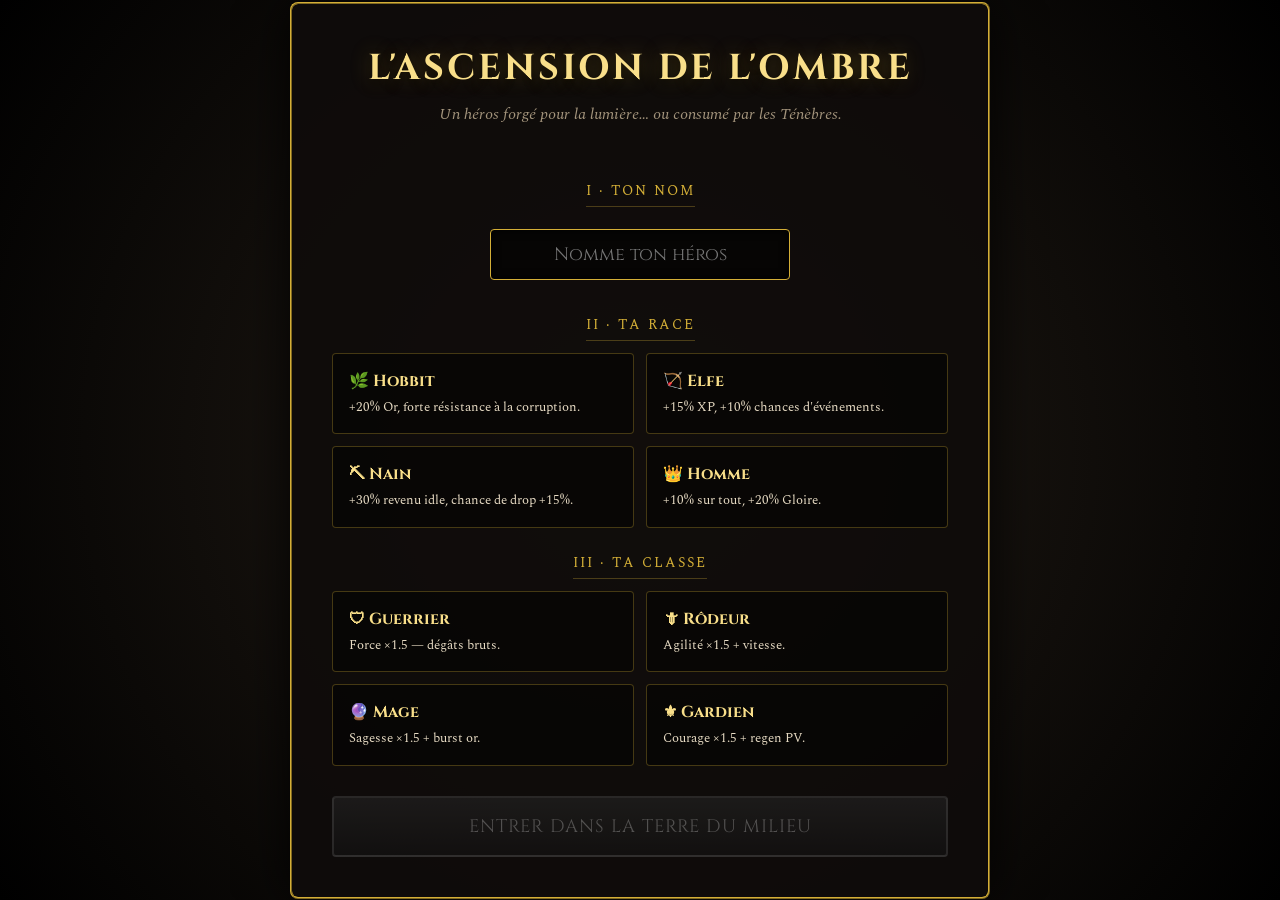
==== index.html @ 3a35811b "Add files via upload" ====
<!DOCTYPE html>
<html lang="fr">
<head>
<meta charset="UTF-8">
<meta name="viewport" content="width=device-width, initial-scale=1.0, maximum-scale=1.0, user-scalable=no">
<title>L'Ascension de l'Ombre — Idle</title>
<link rel="preconnect" href="https://fonts.googleapis.com">
<link rel="preconnect" href="https://fonts.gstatic.com" crossorigin>
<link href="https://fonts.googleapis.com/css2?family=Cinzel:wght@500;600;700;900&family=Spectral:ital,wght@0,300;0,400;0,500;0,600;1,400&display=swap" rel="stylesheet">
<style>
/* ============ THEME TOKENS ============ */
:root {
  --bg: #0c0a08;
  --bg-parchment: linear-gradient(to bottom, #1a1612, #0f0d0b);
  --panel: #1e1814;
  --panel2: #14100c;
  --line: rgba(212, 175, 55, 0.3);
  --line2: rgba(212, 175, 55, 0.6);
  --gold: #d4af37;
  --gold-bright: #f9df8a;
  --teal: #5a9e8f;
  --teal-soft: #8ecfc0;
  --text: #e6dac3;
  --muted: #a3947c;
  --danger: #b22222;
  --good: #5a9e8f;
  --hp: #4b8b3b;
  --hp2: #2d5a21;
  --xp: #4a7599;
  --shadow: 0 8px 30px rgba(0,0,0,.8);
  --glow: rgba(212, 175, 55, 0.35);
}
body.nazgul {
  --bg: #050505;
  --bg-parchment: linear-gradient(to bottom, #110000, #000000);
  --panel: #1a0505;
  --panel2: #0f0000;
  --line: rgba(180, 40, 40, 0.4);
  --line2: rgba(220, 50, 50, 0.7);
  --gold: #c23b3b;
  --gold-bright: #e86464;
  --text: #d4b8b8;
  --muted: #8a6363;
  --glow: rgba(200, 40, 40, 0.5);
}
* { box-sizing: border-box; margin: 0; padding: 0; }
html, body { height: 100%; }
body {
  background: var(--bg);
  background-image: radial-gradient(circle at center, transparent 0%, rgba(0,0,0,0.6) 100%);
  color: var(--text);
  font-family: 'Spectral', Georgia, serif;
  overflow: hidden;
  transition: background 0.8s ease;
  -webkit-tap-highlight-color: transparent;
}
h1, h2, h3, .cinzel, .btn, .tabbtn, .statval, .bignum { font-family: 'Cinzel', serif; }
#bgcanvas { position: fixed; inset: 0; z-index: 0; display: block; opacity: 0.1; }
#particles { position: fixed; inset: 0; z-index: 5; pointer-events: none; }
#flash { position: fixed; inset: 0; z-index: 40; pointer-events: none; opacity: 0; background: #fff; transition: opacity .12s; }

/* ============ LAYOUT ============ */
#app { position: relative; z-index: 10; height: 100%; display: flex; flex-direction: column; max-width: 1180px; margin: 0 auto; }

/* Top bar */
#topbar {
  display: flex; align-items: center; gap: 10px; padding: 10px 16px;
  background: var(--bg-parchment);
  border-bottom: 2px ridge var(--line);
  box-shadow: 0 4px 15px rgba(0,0,0,0.6);
  flex-wrap: wrap;
}
#gametitle { font-size: 18px; letter-spacing: 1px; color: var(--gold-bright); text-shadow: 0 0 10px var(--glow); font-weight: 700; }
.res { display: flex; align-items: center; gap: 6px; font-size: 13px; padding: 4px 10px; border: 1px solid var(--line); border-radius: 4px; background: var(--panel2); box-shadow: inset 0 0 10px rgba(0,0,0,0.5); white-space: nowrap; }
.res .val { font-family: 'Cinzel'; font-weight: 600; color: var(--gold-bright); }
.res.essence .val { color: var(--teal-soft); }
.res.legacy .val { color: #c9a0ff; }
.spacer { flex: 1; }

/* Buy amount controls */
#buyControls { display: flex; align-items: center; gap: 6px; }
.buy-mode-btn { cursor: pointer; border: 1px solid var(--line); background: var(--panel2); color: var(--muted); border-radius: 3px; padding: 5px 10px; font-size: 12px; font-family: 'Cinzel'; font-weight: bold; transition: 0.2s; }
.buy-mode-btn:hover, .buy-mode-btn.active { border-color: var(--gold); color: var(--gold-bright); text-shadow: 0 0 5px var(--glow); background: rgba(212,175,55,0.1); }
#buyCustomInput { width: 60px; background: var(--panel2); border: 1px solid var(--line); border-radius: 3px; padding: 5px 6px; color: var(--gold-bright); font-family: 'Cinzel'; font-size: 12px; text-align: center; }
#buyCustomInput:focus { outline: none; border-color: var(--gold); }

.control-btn { cursor: pointer; border: 1px solid var(--line); background: var(--panel2); color: var(--text); border-radius: 4px; padding: 6px 12px; font-size: 13px; font-family: 'Cinzel'; font-weight: bold; transition: 0.2s; }
.control-btn:hover { border-color: var(--gold); text-shadow: 0 0 5px var(--glow); }

/* Hero header */
#heroband { display: flex; align-items: center; gap: 16px; padding: 10px 16px; border-bottom: 1px solid var(--line); background: rgba(20, 15, 10, 0.8); flex-wrap: wrap; }
#heroname { font-family: 'Cinzel'; font-weight: 700; font-size: 18px; color: var(--gold-bright); text-shadow: 0 0 5px #000; }
.htag { font-size: 12px; color: var(--muted); border: 1px solid var(--line); border-radius: 3px; padding: 3px 8px; background: rgba(0,0,0,0.3); }
.htag.ps { color: var(--teal-soft); border-color: var(--teal); }
.barwrap { flex: 1; min-width: 200px; }
.barlabel { display: flex; justify-content: space-between; font-size: 12px; color: var(--muted); margin-bottom: 4px; letter-spacing: 1px; font-family: 'Cinzel'; }
.bar { height: 16px; border-radius: 3px; background: #000; overflow: hidden; position: relative; border: 1px solid var(--line); box-shadow: inset 0 0 8px rgba(0,0,0,0.8); }
.bar > i { display: block; height: 100%; width: 0; transition: width .25s ease; }
.bar.xp > i { background: linear-gradient(90deg, #1c3d5a, var(--xp)); }
.shimmer::after { content: ''; position: absolute; inset: 0; background: linear-gradient(110deg, transparent 30%, rgba(255,255,255,.2) 50%, transparent 70%); transform: translateX(-100%); animation: shim 2.4s linear infinite; }
@keyframes shim { to { transform: translateX(100%); } }

/* Tabs */
#tabs { display: flex; gap: 6px; padding: 10px 16px 0; overflow-x: auto; background: var(--bg-parchment); scrollbar-width: none; border-bottom: 2px solid var(--line); }
#tabs::-webkit-scrollbar { display: none; }
.tabbtn { flex: 0 0 auto; cursor: pointer; border: 1px solid var(--line); border-bottom: none; background: var(--panel2); color: var(--muted); padding: 10px 20px; border-radius: 6px 6px 0 0; font-size: 14px; font-weight: 700; position: relative; transition: .2s; }
.tabbtn:hover { color: var(--gold-bright); background: var(--panel); }
.tabbtn.active { background: var(--panel); color: var(--gold-bright); border-color: var(--gold); border-width: 2px; border-bottom: 2px solid var(--panel); margin-bottom: -2px; text-shadow: 0 0 8px var(--glow); }

/* Content */
#content { flex: 1; overflow-y: auto; padding: 20px; scrollbar-width: thin; scrollbar-color: var(--gold) #000; }
.panel { display: none; }
.panel.active { display: block; animation: fadein .35s ease; }
@keyframes fadein { from { opacity: 0; transform: translateY(10px); } to { opacity: 1; transform: none; } }

.card { background: var(--bg-parchment); border: 2px ridge var(--line); border-radius: 6px; padding: 20px; margin-bottom: 16px; box-shadow: var(--shadow); position: relative; overflow: hidden; }
.card::before { content: ''; position: absolute; top: 0; left: 0; right: 0; height: 1px; background: linear-gradient(90deg, transparent, var(--gold), transparent); opacity: 0.5; }
.card h3 { font-size: 18px; letter-spacing: 2px; color: var(--gold-bright); margin-bottom: 14px; text-shadow: 0 2px 4px #000; border-bottom: 1px solid var(--line); padding-bottom: 8px; }
.sub { color: var(--muted); font-size: 14px; margin-bottom: 14px; line-height: 1.5; font-style: italic; }

/* Grids */
.grid { display: grid; gap: 12px; }
.g1 { grid-template-columns: 1fr; }
.g2 { grid-template-columns: repeat(2, 1fr); }
.g3 { grid-template-columns: repeat(3, 1fr); }
.g4 { grid-template-columns: repeat(4, 1fr); }

/* Stat boxes */
.statbox { background: rgba(0,0,0,0.4); border: 1px solid var(--line); border-radius: 4px; padding: 14px; text-align: center; box-shadow: inset 0 0 15px rgba(0,0,0,0.8); }
.statbox .lab { font-size: 12px; color: var(--muted); letter-spacing: 1px; text-transform: uppercase; }
.statbox .statval { font-size: 26px; color: var(--gold-bright); font-weight: 700; margin-top: 6px; text-shadow: 0 0 8px var(--glow); }

/* Buttons */
.btn { cursor: pointer; border: 2px solid var(--line2); background: linear-gradient(180deg, #33281b, #1a140e); color: var(--gold-bright); border-radius: 4px; padding: 12px 16px; font-size: 14px; text-transform: uppercase; letter-spacing: 1px; transition: .2s; width: 100%; box-shadow: 0 4px 6px rgba(0,0,0,0.6); font-family: 'Cinzel'; }
.btn:hover { background: linear-gradient(180deg, #443524, #2b2117); border-color: var(--gold); box-shadow: 0 0 15px var(--glow); transform: translateY(-1px); }
.btn:active { transform: translateY(2px); box-shadow: none; }
.btn:disabled { opacity: 0.5; cursor: not-allowed; filter: grayscale(1); box-shadow: none; border-color: var(--line); color: var(--muted); }
.btn.small { padding: 8px 12px; font-size: 12px; }

/* Buy rows */
.buyrow { display: flex; align-items: center; justify-content: space-between; gap: 14px; background: rgba(0,0,0,0.3); border: 1px solid var(--line); border-radius: 6px; padding: 12px 16px; margin-bottom: 10px; transition: 0.2s; }
.buyrow:hover { background: rgba(212, 175, 55, 0.05); border-color: var(--line2); }
.buyrow .info { flex: 1; min-width: 0; }
.buyrow .nm { font-family: 'Cinzel'; font-weight: 700; font-size: 15px; color: var(--text); text-shadow: 0 1px 2px #000; }
.buyrow .ds { font-size: 13px; color: var(--muted); margin-top: 4px; line-height: 1.4; }
.buyrow .lvl { font-size: 12px; color: var(--teal-soft); margin-top: 4px; font-family: 'Cinzel'; }
.buyrow .act { flex: 0 0 auto; width: 170px; }

/* Gold tier separator bands */
.gold-tier-header {
  display: flex; align-items: center; gap: 12px;
  margin: 20px 0 10px;
  font-family: 'Cinzel'; font-size: 12px; letter-spacing: 2px; text-transform: uppercase;
}
.gold-tier-header::before, .gold-tier-header::after { content: ''; flex: 1; height: 1px; background: var(--line); }
.tier-early { color: #7aad7a; --tier-c: #4a8a4a; }
.tier-mid   { color: #5fa8e0; --tier-c: #2a6090; }
.tier-late  { color: #b06fe0; --tier-c: #6a3a90; }
.tier-end   { color: #e8c170; --tier-c: #9a7a30; }

/* Combat */
.combatface { display: flex; justify-content: space-between; align-items: center; gap: 20px; margin-bottom: 20px; padding: 10px; background: rgba(0,0,0,0.2); border-radius: 8px; border: 1px solid rgba(255,255,255,0.05); }
.fighter { text-align: center; flex: 1; }
.fighter .av { font-size: 54px; filter: drop-shadow(0 0 15px var(--glow)); margin-bottom: 8px; }
.fighter .nm { font-family: 'Cinzel'; font-size: 16px; color: var(--gold-bright); text-shadow: 0 2px 4px #000; margin-bottom: 8px; }
.vs { font-family: 'Cinzel'; color: var(--danger); font-size: 24px; font-weight: bold; text-shadow: 0 0 10px rgba(178,34,34,0.8); }
.enemyhp > i { background: linear-gradient(90deg, #5c1e1e, var(--danger)); }
.herohp > i { background: linear-gradient(90deg, var(--hp2), var(--hp)); }

/* Equipment / Drops */
.slot { background: rgba(0,0,0,0.4); border: 1px solid var(--line); border-radius: 6px; padding: 14px; position: relative; box-shadow: inset 0 0 10px rgba(0,0,0,0.6); display: flex; flex-direction: column; justify-content: center; align-items: center; text-align: center; transition: 0.3s; }
.slot .icon { font-size: 32px; margin-bottom: 8px; filter: drop-shadow(0 0 8px rgba(255,255,255,0.2)); }
.slot .sname { font-family: 'Cinzel'; font-size: 15px; color: var(--text); margin-bottom: 4px; }
.slot .rar { font-size: 12px; font-weight: bold; letter-spacing: 1px; font-family: 'Cinzel'; margin-bottom: 4px; text-transform: uppercase; }
.slot .stat { font-size: 13px; color: var(--gold-bright); }
.slot .equip-name { font-size: 13px; color: var(--text); margin: 3px 0; font-style: italic; }

/* Rarity colors */
.r-common   { color: #b9c2d0; text-shadow: 0 0 5px rgba(185,194,208,0.5); }
.r-uncommon { color: #6fd17a; text-shadow: 0 0 5px rgba(111,209,122,0.5); }
.r-rare     { color: #5fa8e0; text-shadow: 0 0 5px rgba(95,168,224,0.5); }
.r-epic     { color: #b06fe0; text-shadow: 0 0 5px rgba(176,111,224,0.5); }
.r-legendary{ color: #e8c170; text-shadow: 0 0 8px rgba(232,193,112,0.8); }
.r-mythic   { color: #ff6b88; text-shadow: 0 0 10px rgba(255,107,136,0.9); animation: mythicPulse 2s ease-in-out infinite; }
@keyframes mythicPulse { 0%,100%{ text-shadow: 0 0 8px rgba(255,107,136,0.8); } 50%{ text-shadow: 0 0 20px rgba(255,107,136,1), 0 0 40px rgba(255,107,136,0.5); } }

/* Drop animation overlay */
@keyframes dropIn { 0%{opacity:0;transform:scale(0.5) translateY(-20px)} 60%{transform:scale(1.1) translateY(5px)} 100%{opacity:1;transform:scale(1) translateY(0)} }
.slot.drop-animate { animation: dropIn 0.5s ease-out; }

/* Drop log */
#droplog { margin-top: 10px; height: 120px; overflow-y: auto; background: rgba(0,0,0,0.5); border: 1px solid var(--line); border-radius: 4px; padding: 8px; font-size: 13px; color: var(--muted); scrollbar-width: none; }
#droplog div { margin-bottom: 4px; animation: fadein 0.3s; padding: 2px 0; border-bottom: 1px solid rgba(255,255,255,0.04); }

/* Legacy */
.legacy-locked { opacity: 0.5; filter: grayscale(0.5); }
.legacy-reward-badge { display: inline-block; padding: 2px 8px; border-radius: 3px; font-family: 'Cinzel'; font-size: 11px; font-weight: bold; margin: 3px 2px; }
.legacy-tier-1 { background: rgba(130,180,130,0.2); border: 1px solid #4a8a4a; color: #7aad7a; }
.legacy-tier-2 { background: rgba(95,168,224,0.2); border: 1px solid #2a6090; color: #5fa8e0; }
.legacy-tier-3 { background: rgba(176,111,224,0.2); border: 1px solid #6a3a90; color: #b06fe0; }
.legacy-tier-4 { background: rgba(232,193,112,0.2); border: 1px solid #9a7a30; color: #e8c170; }
.legacy-tier-5 { background: rgba(255,107,136,0.2); border: 1px solid #a03050; color: #ff6b88; }

/* Legacy preview bar */
.legacy-preview { margin: 14px 0; padding: 14px; background: rgba(0,0,0,0.3); border: 1px solid rgba(200,160,255,0.3); border-radius: 6px; }
.legacy-preview h4 { font-family: 'Cinzel'; color: #c9a0ff; font-size: 14px; margin-bottom: 8px; }
.legacy-milestones { display: flex; gap: 6px; flex-wrap: wrap; margin-top: 6px; }

/* Start screen */
#start { position: fixed; inset: 0; z-index: 80; background: radial-gradient(circle at center, #261f18 0%, #000 100%); display: flex; align-items: center; justify-content: center; padding: 20px; overflow-y: auto; }
#start .inner { max-width: 700px; width: 100%; text-align: center; background: rgba(15, 12, 10, 0.9); padding: 40px; border: 2px ridge var(--gold); border-radius: 8px; box-shadow: 0 0 50px rgba(0,0,0,0.9); }
#start h1 { font-size: 36px; color: var(--gold-bright); text-shadow: 0 0 20px var(--glow), 0 5px 10px #000; letter-spacing: 3px; margin-bottom: 10px; }
#start .tag { color: var(--muted); font-style: italic; margin-bottom: 30px; font-size: 16px; }
#start .step { font-size: 14px; color: var(--gold); letter-spacing: 2px; text-transform: uppercase; margin: 24px 0 12px; border-bottom: 1px solid var(--line); padding-bottom: 5px; display: inline-block;}
.choice { cursor: pointer; border: 1px solid var(--line); background: rgba(0,0,0,0.5); border-radius: 4px; padding: 16px; text-align: left; transition: .2s; }
.choice:hover { border-color: var(--gold-bright); box-shadow: inset 0 0 15px rgba(212,175,55,0.2); }
.choice.sel { border-color: var(--gold); box-shadow: 0 0 15px var(--glow) inset; background: rgba(212, 175, 55, 0.1); }
.choice .ct { font-family: 'Cinzel'; font-weight: bold; font-size: 16px; color: var(--gold-bright); display: flex; align-items: center; gap: 10px; }
.choice .cd { font-size: 13px; color: var(--text); margin-top: 6px; line-height: 1.5; }
#start input { width: 100%; max-width: 300px; background: rgba(0,0,0,0.6); border: 1px solid var(--gold); border-radius: 4px; padding: 12px; color: var(--gold-bright); font-family: 'Cinzel'; font-size: 18px; text-align: center; margin: 10px auto; display: block; box-shadow: inset 0 0 10px #000; }
#start input:focus { outline: none; border-color: #fff; box-shadow: 0 0 15px var(--glow); }

/* Floating combat text & Toasts */
.float { position: fixed; z-index: 50; font-family: 'Cinzel'; font-weight: 900; font-size: 20px; pointer-events: none; text-shadow: 2px 2px 0 #000, -1px -1px 0 #000, 0 0 10px rgba(0,0,0,0.8); animation: floatup 1s ease-out forwards; }
@keyframes floatup { 0%{opacity:1;transform:translateY(0) scale(0.8)} 20%{transform:translateY(-10px) scale(1.2)} 100%{opacity:0;transform:translateY(-60px) scale(1)} }
#toasts { position: fixed; top: 80px; right: 20px; z-index: 70; display: flex; flex-direction: column; gap: 10px; align-items: flex-end; pointer-events: none; }
.toast { background: var(--bg-parchment); border: 1px solid var(--gold); border-radius: 4px; padding: 12px 20px; font-size: 14px; font-family: 'Cinzel'; font-weight: bold; box-shadow: 0 4px 15px rgba(0,0,0,0.8); animation: toastin 0.4s ease, toastout 0.4s ease 3s forwards; color: var(--gold-bright); }
.toast.drop { border-color: #ff6b88; color: #ff6b88; }
.toast.legendary-drop { border-color: #e8c170; color: #e8c170; text-shadow: 0 0 10px rgba(232,193,112,0.8); }
@keyframes toastin { from{opacity:0;transform:translateX(20px)} to{opacity:1;transform:none} }
@keyframes toastout { to{opacity:0;transform:translateX(20px)} }

/* Karma/Corruption */
.karmabar { height: 12px; border-radius: 2px; overflow: hidden; background: #000; border: 1px solid var(--line); position: relative; margin: 8px 0; }
.karmabar > i { position: absolute; top: 0; bottom: 0; width: 4px; background: #fff; box-shadow: 0 0 10px #fff; transition: left .3s; }
.corrbar > i { background: linear-gradient(90deg, #5a2a7a, #9d62d6, #d94f63); box-shadow: 0 0 10px var(--danger); width: 100%; transform-origin: left;}

/* ============ COMBAT ANIMATIONS ============ */
.fighter .av { transition: filter .15s; will-change: transform, filter; }

.fighter.attack-anim .av { animation: heroAttackAnim .35s ease; }
@keyframes heroAttackAnim {
  0%   { transform: translateX(0) rotate(0) scale(1); }
  30%  { transform: translateX(28px) rotate(-18deg) scale(1.18); filter: drop-shadow(0 0 18px var(--gold-bright)); }
  55%  { transform: translateX(-6px) rotate(6deg) scale(1.05); }
  100% { transform: translateX(0) rotate(0) scale(1); }
}

.fighter.hit-shake .av { animation: enemyHitAnim .32s ease; }
@keyframes enemyHitAnim {
  0%   { transform: translateX(0); filter: brightness(1) drop-shadow(0 0 15px var(--glow)); }
  15%  { transform: translateX(-10px) scale(0.96); filter: brightness(2.6) drop-shadow(0 0 25px var(--danger)) saturate(2); }
  35%  { transform: translateX(9px) scale(1.02); filter: brightness(2) drop-shadow(0 0 18px var(--danger)); }
  55%  { transform: translateX(-5px); }
  75%  { transform: translateX(4px); }
  100% { transform: translateX(0); filter: brightness(1) drop-shadow(0 0 15px var(--glow)); }
}

.fighter.crit-shake .av { animation: critHitAnim .4s ease; }
@keyframes critHitAnim {
  0%   { transform: translateX(0) scale(1); filter: brightness(1) drop-shadow(0 0 15px var(--glow)); }
  10%  { transform: translateX(-16px) scale(0.9) rotate(-8deg); filter: brightness(3.5) drop-shadow(0 0 35px #ff6b88) saturate(3); }
  30%  { transform: translateX(14px) scale(1.12) rotate(6deg); filter: brightness(2.5) drop-shadow(0 0 30px #ff6b88); }
  50%  { transform: translateX(-8px) scale(1.04); }
  70%  { transform: translateX(6px); }
  100% { transform: translateX(0) scale(1); filter: brightness(1) drop-shadow(0 0 15px var(--glow)); }
}

.fighter.death-anim .av { animation: enemyDeathAnim .55s ease forwards; }
@keyframes enemyDeathAnim {
  0%   { transform: scale(1) rotate(0); opacity: 1; filter: brightness(1) drop-shadow(0 0 15px var(--glow)); }
  35%  { transform: scale(1.25) rotate(12deg); opacity: 1; filter: brightness(4) drop-shadow(0 0 30px #fff) saturate(0); }
  100% { transform: scale(0.15) rotate(130deg) translateY(20px); opacity: 0; filter: brightness(4) saturate(0); }
}

.fighter.spawn-anim .av { animation: enemySpawnAnim .45s ease; }
@keyframes enemySpawnAnim {
  0%   { transform: scale(0) rotate(-40deg); opacity: 0; filter: brightness(3) drop-shadow(0 0 25px var(--danger)); }
  65%  { transform: scale(1.18) rotate(8deg); opacity: 1; }
  100% { transform: scale(1) rotate(0); opacity: 1; filter: brightness(1) drop-shadow(0 0 15px var(--glow)); }
}

/* Weapon slash effect */
.combatface { position: relative; }
.slash {
  position: absolute; top: 50%; left: 50%; width: 140px; height: 8px;
  margin: -4px 0 0 -70px;
  background: linear-gradient(90deg, transparent, #fff 35%, var(--gold-bright) 60%, transparent);
  border-radius: 4px; box-shadow: 0 0 16px var(--gold-bright), 0 0 30px var(--gold-bright);
  opacity: 0; pointer-events: none; z-index: 16;
  transform: rotate(-35deg) scaleX(0);
  transform-origin: left center;
}
.slash.go { animation: slashGoAnim .28s ease-out; }
@keyframes slashGoAnim {
  0%   { opacity: 0; transform: rotate(-35deg) scaleX(0); }
  25%  { opacity: 1; transform: rotate(-35deg) scaleX(1); }
  60%  { opacity: 1; transform: rotate(-35deg) scaleX(1.3); }
  100% { opacity: 0; transform: rotate(-35deg) scaleX(1.35); }
}
.slash.crit { background: linear-gradient(90deg, transparent, #fff 30%, #ff6b88 55%, transparent); box-shadow: 0 0 22px #ff6b88, 0 0 40px #ff6b88; height: 11px; }

/* Screen shake (on big hits / crits) */
#app.screen-shake { animation: screenShakeAnim .3s ease; }
@keyframes screenShakeAnim {
  0%,100% { transform: translate(0,0); }
  20% { transform: translate(-6px,3px); }
  40% { transform: translate(6px,-3px); }
  60% { transform: translate(-4px,2px); }
  80% { transform: translate(4px,-1px); }
}

/* Critical floating text */
.float.crit { color: #ff6b88; font-size: 30px; text-shadow: 2px 2px 0 #000, -1px -1px 0 #000, 0 0 16px #ff6b88, 0 0 30px #ff6b88; animation: floatupCrit 1.1s ease-out forwards; }
@keyframes floatupCrit {
  0%   { opacity:1; transform: translateY(0) scale(0.6) rotate(-6deg); }
  18%  { transform: translateY(-14px) scale(1.4) rotate(4deg); }
  100% { opacity:0; transform: translateY(-70px) scale(1.1) rotate(0); }
}

/* Level up effects */
.levelup-burst {
  position: fixed; inset: 0; z-index: 60; pointer-events: none;
  background: radial-gradient(circle, var(--glow) 0%, transparent 60%);
  opacity: 0;
}
.levelup-burst.go { animation: radialBurstAnim 1s ease-out forwards; }
@keyframes radialBurstAnim {
  0%   { opacity: 0; }
  15%  { opacity: 1; }
  100% { opacity: 0; }
}
.levelup-banner {
  position: fixed; top: 38%; left: 50%; transform: translate(-50%,-50%) scale(0.4);
  font-family: 'Cinzel', serif; font-size: 42px; font-weight: 900; letter-spacing: 4px;
  color: var(--gold-bright); text-shadow: 0 0 25px var(--glow), 0 4px 10px #000;
  z-index: 65; pointer-events: none; opacity: 0; white-space: nowrap; text-align: center;
}
.levelup-banner.go { animation: levelBannerAnim 1.8s ease-out forwards; }
@keyframes levelBannerAnim {
  0%   { opacity: 0; transform: translate(-50%,-50%) scale(0.3) rotate(-8deg); }
  18%  { opacity: 1; transform: translate(-50%,-50%) scale(1.2) rotate(2deg); }
  35%  { opacity: 1; transform: translate(-50%,-50%) scale(1) rotate(0); }
  78%  { opacity: 1; transform: translate(-50%,-50%) scale(1) translateY(0); }
  100% { opacity: 0; transform: translate(-50%,-50%) scale(1) translateY(-40px); }
}

/* Legendary/Mythic drop burst */
.legendary-burst {
  position: fixed; inset: 0; z-index: 60; pointer-events: none;
  background: radial-gradient(circle, rgba(232,193,112,0.55) 0%, transparent 65%);
  opacity: 0;
}
.legendary-burst.go { animation: radialBurstAnim 1.2s ease-out forwards; }
.legendary-burst.mythic { background: radial-gradient(circle, rgba(255,107,136,0.6) 0%, transparent 65%); }

/* Audio toggle buttons */
.control-btn.muted { opacity: 0.5; filter: grayscale(1); border-color: var(--muted); }

/* ============ KARMA / CORRUPTION BARS (heroband) ============ */
.kc-wrap { display: flex; flex-direction: column; gap: 6px; min-width: 180px; }
.kc-row { display: flex; align-items: center; gap: 8px; }
.kc-label { font-size: 11px; font-family: 'Cinzel'; letter-spacing: 1px; color: var(--muted); width: 80px; text-transform: uppercase; }
.kc-bar { flex: 1; height: 10px; border-radius: 2px; background: #000; border: 1px solid var(--line); position: relative; overflow: hidden; }
.kc-bar.karma > i { display:block; height:100%; background: linear-gradient(90deg, #b22222, #8a6363, #5a9e8f); width: 50%; transition: width .4s; }
.kc-bar.karma > .marker { position:absolute; top:-1px; bottom:-1px; left:50%; width:2px; background:#fff; box-shadow:0 0 6px #fff; }
.kc-bar.corr > i { display:block; height:100%; background: linear-gradient(90deg, #5a2a7a, #9d62d6, #d94f63); width: 0%; transition: width .4s; box-shadow: 0 0 8px rgba(217,79,99,0.6); }
.kc-val { font-size: 11px; font-family:'Cinzel'; color: var(--muted); width: 40px; text-align: right; }

/* ============ AUDIO PANEL ============ */
.audio-slider-row { display:flex; align-items:center; gap:14px; margin-bottom:14px; }
.audio-slider-row label { width: 140px; font-family:'Cinzel'; font-size:13px; color: var(--text); }
.audio-slider-row input[type=range] { flex:1; accent-color: var(--gold); }
.audio-slider-row .pct { width:46px; text-align:right; font-family:'Cinzel'; color:var(--gold-bright); font-size:13px; }

/* ============ BOSS ENCOUNTER ============ */
.combatface.boss-face { border: 2px solid #e8c170; box-shadow: 0 0 25px rgba(232,193,112,0.45), inset 0 0 20px rgba(232,193,112,0.1); animation: bossPulse 2.4s ease-in-out infinite; }
@keyframes bossPulse { 0%,100%{ box-shadow:0 0 25px rgba(232,193,112,0.45), inset 0 0 20px rgba(232,193,112,0.1);} 50%{ box-shadow:0 0 45px rgba(232,193,112,0.8), inset 0 0 30px rgba(232,193,112,0.2);} }
.boss-tag { display:inline-block; font-family:'Cinzel'; font-size:12px; letter-spacing:2px; color:#e8c170; border:1px solid #e8c170; border-radius:3px; padding:3px 10px; margin-bottom:6px; text-shadow:0 0 8px rgba(232,193,112,0.8); text-transform:uppercase; animation: mythicPulse 2s ease-in-out infinite; }
.combatface.boss-face .fighter:last-child .av { font-size: 72px; }

/* ============ SPECIAL ATTACK FX ============ */
.fighter.special-anim .av { animation: specialAttackAnim .5s ease; }
@keyframes specialAttackAnim {
  0%   { transform: scale(1) rotate(0); filter: brightness(1) drop-shadow(0 0 15px var(--glow)); }
  25%  { transform: scale(1.3) rotate(-10deg); filter: brightness(2.5) drop-shadow(0 0 35px #5fa8e0) saturate(2); }
  50%  { transform: scale(1.15) rotate(8deg); filter: brightness(2) drop-shadow(0 0 30px #5fa8e0); }
  100% { transform: scale(1) rotate(0); filter: brightness(1) drop-shadow(0 0 15px var(--glow)); }
}
.fighter.special-hit .av { animation: specialHitAnim .5s ease; }
@keyframes specialHitAnim {
  0%   { transform: translateX(0) scale(1); filter: brightness(1); }
  10%  { transform: translateX(-14px) scale(0.92); filter: brightness(3) drop-shadow(0 0 30px #5fa8e0) saturate(3) hue-rotate(40deg); }
  35%  { transform: translateX(12px) scale(1.08) rotate(-4deg); filter: brightness(2.2) drop-shadow(0 0 25px #5fa8e0); }
  60%  { transform: translateX(-6px); }
  100% { transform: translateX(0) scale(1); filter: brightness(1); }
}
/* Spell beam effect overlay */
.spellbeam {
  position:absolute; top:50%; left:50%; width:160px; height:14px; margin:-7px 0 0 -80px;
  border-radius:8px; opacity:0; pointer-events:none; z-index:17;
  transform: rotate(-35deg) scaleX(0); transform-origin:left center;
  background: linear-gradient(90deg, transparent, #aef0ff 30%, #5fa8e0 55%, transparent);
  box-shadow: 0 0 20px #5fa8e0, 0 0 40px #5fa8e0;
}
.spellbeam.go { animation: spellBeamAnim .5s ease-out; }
@keyframes spellBeamAnim {
  0%   { opacity:0; transform: rotate(-35deg) scaleX(0); }
  20%  { opacity:1; transform: rotate(-35deg) scaleX(1.1); }
  70%  { opacity:1; transform: rotate(-35deg) scaleX(1.4); }
  100% { opacity:0; transform: rotate(-35deg) scaleX(1.5); }
}
/* Special floating text */
.float.special { color:#aef0ff; font-size:26px; text-shadow:2px 2px 0 #000,-1px -1px 0 #000,0 0 16px #5fa8e0,0 0 30px #5fa8e0; animation: floatupCrit 1.2s ease-out forwards; }

/* ============ PASSIVES (Affinités) ============ */
.passive-card { background: rgba(0,0,0,0.4); border:1px solid var(--line); border-radius:6px; padding:14px; margin-bottom:10px; }
.passive-card .pname { font-family:'Cinzel'; font-weight:700; font-size:15px; }
.passive-card .pdesc { font-size:13px; color: var(--muted); margin:6px 0; }

/* ============ EVENT MODAL ============ */
#eventModal { position:fixed; inset:0; z-index:90; display:none; align-items:center; justify-content:center; background: rgba(0,0,0,0.75); padding:20px; }
#eventModal.show { display:flex; }
#eventModal .ebox { max-width:480px; width:100%; background: var(--bg-parchment); border:2px ridge var(--gold); border-radius:8px; padding:28px; text-align:center; box-shadow:0 0 50px rgba(0,0,0,0.9); animation: fadein .35s ease; }
#eventModal h3 { color: var(--gold-bright); margin-bottom:12px; font-size:20px; text-shadow:0 0 10px var(--glow); }
#eventModal p { color: var(--text); font-size:14px; line-height:1.6; margin-bottom:18px; }
#eventModal .erewards { font-family:'Cinzel'; color: var(--teal-soft); font-size:14px; margin-bottom:14px; }

/* ============ NAZGUL TRANSFORMATION ============ */
body.nazgul #gametitle::before { content: '☠ '; }
body.nazgul .fighter .av { filter: drop-shadow(0 0 18px var(--danger)) !important; }
@keyframes nazgulShift { from{ filter: saturate(1) brightness(1); } to { filter: saturate(0.3) brightness(0.85) sepia(0.4) hue-rotate(-20deg); } }
body.nazgul #app { animation: nazgulShift 2.5s ease forwards; }
body.nazgul .cinzel, body.nazgul h1, body.nazgul h2, body.nazgul h3 { text-shadow: 0 0 12px rgba(200,40,40,0.6); }
</style>
</head>
<body>

<canvas id="bgcanvas"></canvas>
<canvas id="particles"></canvas>
<div id="flash"></div>

<!-- ============ START SCREEN ============ -->
<div id="start">
  <div class="inner">
    <h1>L'ASCENSION DE L'OMBRE</h1>
    <div class="tag">Un héros forgé pour la lumière… ou consumé par les Ténèbres.</div>
    <div class="step">I · Ton nom</div>
    <input id="nameInput" maxlength="18" placeholder="Nomme ton héros" value="">
    <div class="step">II · Ta race</div>
    <div class="grid g2" id="raceGrid"></div>
    <div class="step">III · Ta classe</div>
    <div class="grid g2" id="classGrid"></div>
    <button class="btn" id="beginBtn" disabled style="margin-top:30px; font-size:18px; padding:16px;">Entrer dans la Terre du Milieu</button>
  </div>
</div>

<!-- ============ APP ============ -->
<div id="app" style="display:none">
  <div id="topbar">
    <span id="gametitle">⚔ L'Ascension de l'Ombre</span>
    <div class="res gold"><span class="ico">🪙</span><span class="val" id="rGold">0</span></div>
    <div class="res essence"><span class="ico">✦</span><span class="val" id="rEssence">0</span></div>
    <div class="res"><span class="ico">🏆</span><span class="val" id="rGlory">0</span></div>
    <div class="res legacy"><span class="ico">🜲</span><span class="val" id="rLegacy">0</span></div>
    <span class="spacer"></span>
    <!-- Buy controls -->
    <div id="buyControls">
      <span style="font-size:11px;font-family:Cinzel;color:var(--muted);letter-spacing:1px;">ACHETER:</span>
      <button class="buy-mode-btn active" data-mode="1" onclick="setBuyMode(1)">×1</button>
      <button class="buy-mode-btn" data-mode="10" onclick="setBuyMode(10)">×10</button>
      <button class="buy-mode-btn" data-mode="100" onclick="setBuyMode(100)">×100</button>
      <button class="buy-mode-btn" data-mode="-1" onclick="setBuyMode(-1)">MAX</button>
      <input id="buyCustomInput" type="number" min="1" max="9999" placeholder="?" title="Quantité personnalisée" onchange="setCustomBuy(this.value)">
    </div>
    <button id="musicBtn" class="control-btn" onclick="toggleMusic()" title="Musique d'ambiance épique">🎺 Musique</button>
    <button id="sfxBtn" class="control-btn" onclick="toggleSfx()" title="Effets sonores">🔔 Sons</button>
    <button id="audioSettingsBtn" class="control-btn" onclick="switchTab('audio')" title="Paramètres audio">🎛 Audio</button>
  </div>

  <div id="heroband">
    <div>
      <div id="heroname">Héros</div>
      <div style="margin-top:6px; display:flex; gap:8px; flex-wrap:wrap">
        <span class="htag" id="tagRace">Race</span>
        <span class="htag" id="tagClass">Classe</span>
        <span class="htag ps" id="tagPS">Style</span>
        <span class="htag" id="tagLvl">Niv. 1</span>
      </div>
    </div>
    <div class="barwrap">
      <div class="barlabel"><span id="xpLabel">Expérience</span><span id="xpText">0 / 0</span></div>
      <div class="bar xp shimmer"><i id="xpBar"></i></div>
    </div>
    <div class="kc-wrap">
      <div class="kc-row">
        <span class="kc-label">Karma</span>
        <div class="kc-bar karma"><i id="karmaBar"></i><span class="marker"></span></div>
        <span class="kc-val" id="karmaVal">0</span>
      </div>
      <div class="kc-row">
        <span class="kc-label">Corruption</span>
        <div class="kc-bar corr"><i id="corrBar"></i></div>
        <span class="kc-val" id="corrVal">0%</span>
      </div>
    </div>
  </div>

  <div id="tabs"></div>
  <div id="content">
    <div class="panel active" data-panel="combat" id="panel-combat"></div>
    <div class="panel" data-panel="upgrades" id="panel-upgrades"></div>
    <div class="panel" data-panel="income" id="panel-income"></div>
    <div class="panel" data-panel="equipment" id="panel-equipment"></div>
    <div class="panel" data-panel="passives" id="panel-passives"></div>
    <div class="panel" data-panel="stats" id="panel-stats"></div>
    <div class="panel" data-panel="legacy" id="panel-legacy"></div>
    <div class="panel" data-panel="audio" id="panel-audio"></div>
  </div>
</div>

<div id="toasts"></div>
<div id="eventModal"><div class="ebox" id="eventModalContent"></div></div>

<script>
"use strict";

/* =============================================================
   L'ASCENSION DE L'OMBRE - Epic Fantasy Idle Game
   ============================================================= */

/* ---------- BUY SYSTEM ---------- */
let buyAmount = 1; // 1, 10, 100, -1 (MAX), or any custom int
const BUY_PRESETS = [1, 10, 100, -1];

function setBuyMode(mode) {
  buyAmount = mode;
  AudioEngine.playClick();
  document.getElementById('buyCustomInput').value = '';
  document.querySelectorAll('.buy-mode-btn').forEach(b => {
    b.classList.toggle('active', parseInt(b.dataset.mode) === mode);
  });
  let active = $('.tabbtn.active');
  if(active) refreshTab(active.dataset.id);
}
function setCustomBuy(val) {
  let n = parseInt(val);
  if(isNaN(n) || n < 1) { document.getElementById('buyCustomInput').value=''; setBuyMode(1); return; }
  buyAmount = n;
  document.querySelectorAll('.buy-mode-btn').forEach(b => b.classList.remove('active'));
  let active = $('.tabbtn.active');
  if(active) refreshTab(active.dataset.id);
}

/* ---------- DATA ---------- */
const RACES = {
  hobbit:{name:'Hobbit',ico:'🌿',desc:'+20% Or, forte résistance à la corruption.',
          goldMult:1.20,corruptionResist:0.5,idleMult:1,gloryMult:1,allMult:1,xpMult:1,posEvent:1},
  elf:   {name:'Elfe',ico:'🏹',desc:'+15% XP, +10% chances d\'événements.',
          goldMult:1,corruptionResist:1,idleMult:1,gloryMult:1,allMult:1,xpMult:1.15,posEvent:1.10},
  dwarf: {name:'Nain',ico:'⛏',desc:'+30% revenu idle, chance de drop +15%.',
          goldMult:1,corruptionResist:1,idleMult:1.30,gloryMult:1,allMult:1,xpMult:1,posEvent:1,dropMult:1.15},
  man:   {name:'Homme',ico:'👑',desc:'+10% sur tout, +20% Gloire.',
          goldMult:1.10,corruptionResist:1,idleMult:1.10,gloryMult:1.20,allMult:1.10,xpMult:1.10,posEvent:1},
};
const CLASSES = {
  warrior: {name:'Guerrier',ico:'🛡',desc:'Force ×1.5 — dégâts bruts.',primary:'force',mult:1.5,atkSpeed:1,hpRegen:1},
  ranger:  {name:'Rôdeur',ico:'🗡',desc:'Agilité ×1.5 + vitesse.',primary:'agility',mult:1.5,atkSpeed:1.3,hpRegen:1},
  mage:    {name:'Mage',ico:'🔮',desc:'Sagesse ×1.5 + burst or.',primary:'wisdom',mult:1.5,atkSpeed:1,hpRegen:1},
  guardian:{name:'Gardien',ico:'⚜',desc:'Courage ×1.5 + regen PV.',primary:'courage',mult:1.5,atkSpeed:1,hpRegen:2.5},
};

const PLAYSTYLES = [
  {n:'Mercenaire',r:'Common',d:'+10% Or'},{n:'Éclaireur',r:'Common',d:'+8% vit. attaque'},
  {n:'Robuste',r:'Common',d:'+15% PV max'},{n:'Studieux',r:'Common',d:'+12% XP'},
  {n:'Cupide',r:'Common',d:'+12% Essence'},{n:'Brutal',r:'Uncommon',d:'+20% dégâts'},
  {n:'Seigneur',r:'Rare',d:'+30% Gloire, +15% tout'},{n:'Élu',r:'Legendary',d:'+50% tout'}
];

const REGIONS = [
  {n:'La Comté',lv:1},{n:'Le Vieux Bois',lv:8},{n:'Fondcombe',lv:18},
  {n:'La Moria',lv:30},{n:'Lothlórien',lv:42},{n:'Rohan',lv:55},
  {n:'Gondor',lv:70},{n:'Le Mordor',lv:85},{n:'La Montagne du Destin',lv:100},
];
const ENEMIES = [
  {n:'Orque',ico:'👺'},{n:'Uruk-hai',ico:'🗡'},{n:'Warg',ico:'🐺'},
  {n:'Troll',ico:'🗿'},{n:'Olog-hai',ico:'👹'},{n:'Spectre',ico:'💀'}
];

/* ---- EQUIPMENT SYSTEM ---- */
const EQUIP_SLOTS = [
  {id:'weapon', n:'Arme',   ico:'⚔', desc:'Booste les Dégâts bruts', bonus:'dmg'},
  {id:'armor',  n:'Armure', ico:'🛡', desc:'Booste les PV Max',       bonus:'hp'},
  {id:'helmet', n:'Casque', ico:'⛑', desc:'Booste le gain d\'XP',    bonus:'xp'},
  {id:'boots',  n:'Bottes', ico:'🥾', desc:'Booste la Vitesse d\'atk',bonus:'spd'}
];
const EQUIP_TIERS = ['Commun','Peu Commun','Rare','Épique','Légendaire','Mythique'];
const EQUIP_TIER_KEYS = ['common','uncommon','rare','epic','legendary','mythic'];
const EQUIP_MULT = [1, 1.5, 3, 8, 25, 100];

/* Named items per slot × rarity */
const ITEM_NAMES = {
  weapon: {
    common:    ['Bâton Ébréché','Couteau Rouillé','Gourdin Noué','Épée de Paysant','Hache Émoussée'],
    uncommon:  ['Lame du Soldat','Épée du Nord','Hache de Guerre','Lance Elfique','Dague Noire'],
    rare:      ['Épée de Frodon','Lame de l\'Est','Glaive d\'Ithilien','Hache de Moria','Arc du Sylvain'],
    epic:      ['Herugrim','Dague Brisée de Narsil','Glamdring l\'Elfique','Orcrist le Mord-Gobelin'],
    legendary: ['Andúril — Flamme de l\'Occident','Sting — Aiguillon de la Comté','Anneau du Feu'],
    mythic:    ['L\'Épée du Destin','Narsil Reforgée — Andúril Ultime','Le Bâton d\'Istari']
  },
  armor: {
    common:    ['Tunique de Lin','Chemise Matelassée','Gilet de Cuir','Manteau Rapiécé','Cotte Usée'],
    uncommon:  ['Cotte de Mailles','Armure de Cuir Durci','Haubert des Plaines','Armure d\'Éclaireur'],
    rare:      ['Armure de Gondor','Cotte de Mithril Fin','Plastron d\'Ithilien','Armure du Gardien'],
    epic:      ['Armure des Rohirrim','Haubert de Mithril','Armure du Roi de Gondor','Cotte d\'Elfes'],
    legendary: ['Armure de Thorin','Cotte de Bilbon — Mithril Pur','Armure des Seigneurs du Destin'],
    mythic:    ['L\'Armure d\'Eru Ilúvatar','Mithril Ultime des Dieux','Armure du Gardien Éternel']
  },
  helmet: {
    common:    ['Capuche de Hobbit','Bonnet de Paille','Casque de Bois','Couvre-Chef Usé'],
    uncommon:  ['Casque de Ranger','Heaume de Fer','Couvre-Chef Elfique','Casque du Soldat'],
    rare:      ['Heaume de Gondor','Casque des Rohirrim','Coiffe d\'Imladris','Casque du Mage'],
    epic:      ['Heaume de Boromir','Couronne d\'Ithilien','Casque du Roi de Rohan'],
    legendary: ['Couronne d\'Aragorn','Heaume du Roi-Sorcier Retourné','Diadème des Elfes'],
    mythic:    ['Couronne des Valar','Heaume du Destin Ultime','Tiare d\'Elbereth']
  },
  boots: {
    common:    ['Sandales de Hobbit','Bottes de Cuir','Souliers Usés','Sabots de Bois'],
    uncommon:  ['Bottes du Voyageur','Jambières Elfiques','Chausses du Rôdeur','Bottes de Guerre'],
    rare:      ['Bottes de Mirkwood','Sandales d\'Imladris','Jambières des Rohirrim'],
    epic:      ['Bottes de Legolas','Sandales d\'Arwen','Jambières du Capitaine de Gondor'],
    legendary: ['Sandales Elfiques de Celeborn','Bottes du Marcheur des Âges','Jambières du Destin'],
    mythic:    ['Bottes du Messager d\'Eru','Pas de l\'Ange Tombé','Sandales d\'Ilúvatar']
  }
};

/* ---- UPGRADES (paliers Or séparés) ---- */
// Early (1-500 Or), Mid (500-50K Or), Late (50K-5M Or), End (5M+ Or)
const UPGRADES = [
  // — PALIER PRÉCOCE (essence faible) —
  {id:'h_blade',  n:'Lame de l\'Ouest',   d:'+8% dégâts / niv',    ico:'⚔', base:50,      g:1.15, eff:'dmg', v:0.08,  tier:'early'},
  {id:'h_might',  n:'Entraînement',        d:'+4 Force / niv',       ico:'💪', base:80,      g:1.16, eff:'stat',stat:'force',v:4, tier:'early'},
  {id:'h_gold',   n:'Avarice Naine',       d:'+10% Or / niv',        ico:'🪙', base:120,     g:1.17, eff:'gold', v:0.10, tier:'early'},
  {id:'h_xp',     n:'Savoir Ancien',       d:'+8% XP / niv',         ico:'🌟', base:180,     g:1.18, eff:'xp',   v:0.08, tier:'early'},
  // — PALIER INTERMÉDIAIRE (essence modérée) —
  {id:'h_ess',    n:'Magie Elfique',       d:'+12% Essence / niv',   ico:'✦', base:500,     g:1.20, eff:'ess',  v:0.12, tier:'mid'},
  {id:'h_speed',  n:'Célérité',            d:'+5% vit. attaque / niv',ico:'💨',base:800,     g:1.20, eff:'atk',  v:0.05, tier:'mid'},
  {id:'h_hp',     n:'Sang de Númenor',     d:'+10% PV max / niv',    ico:'❤', base:1200,    g:1.18, eff:'hp',   v:0.10, tier:'mid'},
  // — PALIER AVANCÉ —
  {id:'h_wisdom', n:'Œil du Mage',         d:'+6% essence et dégâts',ico:'🔮',base:8000,    g:1.22, eff:'ess',  v:0.06, tier:'late'},
  {id:'h_crit',   n:'Frappe Critique',     d:'+4% dégâts bruts / niv',ico:'🗡',base:12000,  g:1.24, eff:'dmg',  v:0.04, tier:'late'},
  // — PALIER FINAL —
  {id:'h_global', n:'Faveur des Valar',    d:'+6% à TOUT / niv',     ico:'☀', base:50000,   g:1.30, eff:'all',  v:0.06, tier:'end'},
  {id:'h_aura',   n:'Aura d\'Eru Ilúvatar',d:'+8% à TOUT / niv',    ico:'💫', base:500000,  g:1.35, eff:'all',  v:0.08, tier:'end'},
];

const TIER_LABELS = {
  early: {label:'🌱 L\'Aube du Héros',   cls:'tier-early', desc:'Or de Comté · Peu coûteux'},
  mid:   {label:'⚔ L\'Âge des Guerres', cls:'tier-mid',   desc:'Or de Moria · Puissances intermédiaires'},
  late:  {label:'🔮 La Magie Ancienne',  cls:'tier-late',  desc:'Or de Gondor · Formidables'},
  end:   {label:'☀ La Grâce des Valar', cls:'tier-end',   desc:'Or du Destin · Absolues'},
};

/* INCOME — paliers bien séparés */
const INCOME = [
  {id:'base',    n:'Glaneur',          d:'Or passif de base.',                   ico:'🌾', base:25,         g:1.20, yield:20,      tier:'early'},
  {id:'tavern',  n:'Taverne du Poney', d:'Petite auberge — Or passif solide.',    ico:'🍺', base:2500,       g:1.25, yield:400,     tier:'mid'},
  {id:'mine',    n:'Mine de Fer',      d:'Extraction intensive — grande source.', ico:'⛏', base:150000,     g:1.30, yield:8500,    tier:'late'},
  {id:'tribute', n:'Tribut Royal',     d:'Impôt du Royaume — Or massif.',        ico:'👑', base:10000000,   g:1.35, yield:250000,  tier:'end'},
];

/* ---- PASSIVES (Affinités) — même système de rareté que l'équipement ---- */
const PASSIVE_TIER_KEYS = ['common','uncommon','rare','epic','legendary','mythic'];
const PASSIVE_POOL = {
  common: [
    {n:'Souffle Régulier',     d:'+5% régénération de PV',           eff:'regen', v:0.05},
    {n:'Pas Légers',           d:'+5% vitesse d\'attaque',            eff:'atk',   v:0.05},
    {n:'Poches Profondes',     d:'+8% Or gagné',                      eff:'gold',  v:0.08},
    {n:'Esprit Vif',           d:'+8% XP gagnée',                     eff:'xp',    v:0.08},
  ],
  uncommon: [
    {n:'Lame Affûtée',         d:'+10% dégâts',                       eff:'dmg',   v:0.10},
    {n:'Peau de Pierre',       d:'+12% PV max',                       eff:'hp',    v:0.12},
    {n:'Œil du Marchand',      d:'+15% Or gagné',                     eff:'gold',  v:0.15},
    {n:'Canal d\'Essence',     d:'+15% Essence gagnée',               eff:'ess',   v:0.15},
  ],
  rare: [
    {n:'Frénésie du Combat',   d:'+18% dégâts, +8% vit. attaque',     eff:'dmg_atk', v:0.18, v2:0.08},
    {n:'Vitalité Ancienne',    d:'+20% PV max, +10% régen',           eff:'hp_regen', v:0.20, v2:0.10},
    {n:'Chance du Voyageur',   d:'+20% chance de drop',               eff:'drop',  v:0.20},
    {n:'Bourse Royale',        d:'+25% Or, +10% Essence',             eff:'gold_ess', v:0.25, v2:0.10},
  ],
  epic: [
    {n:'Furie Sanguinaire',    d:'+35% dégâts, +5% chance de coup spécial', eff:'dmg_special', v:0.35, v2:0.05},
    {n:'Bouclier de Lumière',  d:'+35% PV max, +20% régen',           eff:'hp_regen', v:0.35, v2:0.20},
    {n:'Sagesse d\'Istari',    d:'+30% Essence, +20% XP',             eff:'ess_xp', v:0.30, v2:0.20},
    {n:'Avarice du Dragon',    d:'+40% Or, +15% chance de drop',      eff:'gold_drop', v:0.40, v2:0.15},
  ],
  legendary: [
    {n:'Cœur de Vaillance',    d:'+60% dégâts, +25% PV max',          eff:'dmg_hp', v:0.60, v2:0.25},
    {n:'Bénédiction d\'Eärendil', d:'+50% à TOUT',                    eff:'all',   v:0.50},
    {n:'Pacte des Ombres',     d:'+10% chance de coup spécial, +30% dégâts spéciaux', eff:'special_combo', v:0.10, v2:0.30},
  ],
  mythic: [
    {n:'Volonté d\'Eru Ilúvatar', d:'+100% à TOUT',                   eff:'all',   v:1.00},
    {n:'Cœur du Silmaril',     d:'+80% dégâts, +50% PV max, +30% Or', eff:'silmaril', v:0.80, v2:0.50, v3:0.30},
  ],
};
function passiveTierColor(t){ return getTierColor(t); }
function passiveTierName(t){ return EQUIP_TIERS[t]; }

/* ---- BOSSES — apparaissent toutes les 10 étapes ---- */
const BOSSES = [
  {n:'Le Roi-Sorcier',   ico:'👁',  hpMult:6, dmgMult:1.4},
  {n:'Le Balrog',        ico:'🔥',  hpMult:8, dmgMult:1.6},
  {n:'Shelob',           ico:'🕷',  hpMult:7, dmgMult:1.5},
  {n:'Le Nazgûl Pâle',   ico:'☠',  hpMult:9, dmgMult:1.7},
  {n:'Sauron l\'Œil',    ico:'🔺',  hpMult:12,dmgMult:2.0},
];

/* ---- RANDOM EVENTS ---- */
const EVENTS = [
  {n:'Marchand Errant', ico:'🧙', txt:'Un marchand mystérieux te propose un échange équitable.', karma:1,
    apply:()=>{ S.gold += S.stage*50*getMult('gold'); }, rewardTxt:s=>`+${fmt(S.stage*50*getMult('gold'))} Or`},
  {n:'Vol au Marché', ico:'🃏', txt:'Tu cèdes à la tentation et voles un voyageur sans défense.', karma:-1,
    apply:()=>{ S.gold += S.stage*80*getMult('gold'); }, rewardTxt:s=>`+${fmt(S.stage*80*getMult('gold'))} Or (Corruption +)`},
  {n:'Sanctuaire Caché', ico:'⛩', txt:'Tu découvres un sanctuaire ancien empli d\'Essence pure.', karma:1,
    apply:()=>{ S.essence += S.stage*5*getMult('ess'); }, rewardTxt:s=>`+${fmt(S.stage*5*getMult('ess'))} Essence`},
  {n:'Pacte Obscur', ico:'🩸', txt:'Une voix dans l\'ombre t\'offre du pouvoir... à un prix.', karma:-2,
    apply:()=>{ S.essence += S.stage*8*getMult('ess'); }, rewardTxt:s=>`+${fmt(S.stage*8*getMult('ess'))} Essence (Corruption ++)`},
  {n:'Acte de Bravoure', ico:'🕊', txt:'Tu sauves un village assiégé sans rien demander en retour.', karma:2,
    apply:()=>{ S.glory += Math.ceil(S.stage/2); }, rewardTxt:s=>`+${Math.ceil(S.stage/2)} Gloire`},
  {n:'Relique Trouvée', ico:'💎', txt:'Un coffre oublié contient une relique étincelante.', karma:0,
    apply:()=>{ rollDrop(true); }, rewardTxt:s=>'Objet potentiel !'},
];
const EVENT_CHANCE = 0.015; // chance par kill
const LEGACY_TREE = [
  {id:'l_stats', n:'Héritage Martial',     d:'+10 toutes stats / niv',       cost:1,  g:1.5, max:20, ico:'⚔'},
  {id:'l_dmg',   n:'Sang de Héros',        d:'+25% dégâts permanents / niv', cost:2,  g:1.8, max:20, ico:'🔥'},
  {id:'l_xp',    n:'Lumière d\'Eärendil',  d:'+30% XP permanent / niv',      cost:3,  g:1.8, max:15, ico:'🌟'},
  {id:'l_drop',  n:'Œil du Dragon',        d:'+10% chance de drop / niv',    cost:5,  g:2.0, max:10, ico:'💎'},
  {id:'l_gold',  n:'Coffres de Thorin',    d:'+20% Or permanent / niv',      cost:4,  g:1.9, max:15, ico:'🪙'},
  {id:'l_ess',   n:'Source des Elfes',     d:'+15% Essence / niv',           cost:3,  g:1.7, max:15, ico:'✦'},
];

/* Legacy milestone rewards based on level at rebirth */
const LEGACY_MILESTONES = [
  {lvl:50,  pts:1,   label:'Niv. 50 — 1 🜲',     badge:'legacy-tier-1', desc:'L\'éveil du héros'},
  {lvl:75,  pts:5,   label:'Niv. 75 — 5 🜲',     badge:'legacy-tier-2', desc:'Le sentier de guerre'},
  {lvl:100, pts:15,  label:'Niv. 100 — 15 🜲',   badge:'legacy-tier-3', desc:'La légende commence'},
  {lvl:150, pts:40,  label:'Niv. 150 — 40 🜲',   badge:'legacy-tier-4', desc:'L\'épopée éternelle'},
  {lvl:200, pts:100, label:'Niv. 200 — 100 🜲',  badge:'legacy-tier-5', desc:'L\'ascension divine'},
  {lvl:300, pts:300, label:'Niv. 300 — 300 🜲',  badge:'legacy-tier-5', desc:'La transcendance'},
];

/* ---------- STATE ---------- */
let S = null;
function defaultState() {
  return {
    created:false, name:'Héros', race:'man', cls:'warrior', playstyle:0,
    level:1, xp:0,
    stats:{force:10,agility:10,wisdom:10,courage:10},
    hp:100, maxHp:100,
    gold:0, essence:0, glory:0, legacy:0,
    corruption:0, karma:0,
    stage:1, regionIdx:0, enemyIdx:0, kills:0,
    enemyHp:10, enemyMaxHp:10,
    income:{}, upgrades:{},
    equip:{}, legacyNodes:{},
    rebirthCount:0, highestLevel:1,
    passives:[], // {tier, name, eff, v, v2, v3}
    isBoss:false, isNazgul:false,
    musicVol:0.32, sfxVol:0.8,
    totalDmgDealt:0, totalGoldEarned:0, totalKills:0, eventsCount:0,
    lastSave:Date.now()
  };
}
function initFresh() {
  S = defaultState();
  INCOME.forEach(i => S.income[i.id]=0);
  UPGRADES.forEach(u => S.upgrades[u.id]=0);
  EQUIP_SLOTS.forEach(e => S.equip[e.id]={tier:-1, power:0, name:'Aucun équipement'});
  LEGACY_TREE.forEach(l => S.legacyNodes[l.id]=0);
}

/* ---------- SAVE / LOAD ---------- */
const SAVE_KEY = 'lotr_idle_save_v3';
function save() { try{ S.lastSave=Date.now(); localStorage.setItem(SAVE_KEY,JSON.stringify(S)); }catch(e){} }
function load() {
  try {
    let str = localStorage.getItem(SAVE_KEY);
    if(!str) return false;
    let d = JSON.parse(str);
    if(!d || !d.created) return false;
    S = Object.assign(defaultState(), d);
    INCOME.forEach(i=>{if(S.income[i.id]==null)S.income[i.id]=0});
    UPGRADES.forEach(u=>{if(S.upgrades[u.id]==null)S.upgrades[u.id]=0});
    EQUIP_SLOTS.forEach(e=>{if(!S.equip[e.id])S.equip[e.id]={tier:-1,power:0,name:'Aucun équipement'}});
    LEGACY_TREE.forEach(l=>{if(S.legacyNodes[l.id]==null)S.legacyNodes[l.id]=0});
    if(S.rebirthCount==null)S.rebirthCount=0;
    if(S.highestLevel==null)S.highestLevel=S.level;
    if(S.passives==null)S.passives=[];
    if(S.isBoss==null)S.isBoss=false;
    if(S.isNazgul==null)S.isNazgul=false;
    if(S.musicVol==null)S.musicVol=0.32;
    if(S.sfxVol==null)S.sfxVol=0.8;
    if(S.totalDmgDealt==null)S.totalDmgDealt=0;
    if(S.totalGoldEarned==null)S.totalGoldEarned=0;
    if(S.totalKills==null)S.totalKills=S.kills||0;
    if(S.eventsCount==null)S.eventsCount=0;
    return true;
  } catch(e) { return false; }
}

/* ---------- UTILS ---------- */
const $ = s => document.querySelector(s);
const ce = (t,c) => { const e=document.createElement(t); if(c)e.className=c; return e; };
function fmt(n) {
  if(n < 1000) return Math.floor(n).toString();
  const suf = ['','K','M','B','T','Qa','Qi'];
  let t = Math.floor(Math.log10(n)/3);
  if(t < suf.length) return (n/Math.pow(10,t*3)).toFixed(2)+suf[t];
  return n.toExponential(2);
}
function xpNeeded(lv) { return Math.floor(100*Math.pow(1.25,lv-1)); }

/* Cost math */
function getCost(base, g, currentLvl, amount) {
  let cost = 0, tempLvl = currentLvl;
  for(let i=0;i<amount;i++) { cost += base * Math.pow(g, tempLvl); tempLvl++; }
  return cost;
}
function getMaxAffordable(base, g, currentLvl, resource) {
  let count=0, cost=0, tempLvl=currentLvl;
  while(true) {
    let next = base * Math.pow(g, tempLvl);
    if(cost+next > resource) break;
    cost+=next; tempLvl++; count++;
    if(count > 5000) break;
  }
  return {count, cost};
}

/* ---------- COMPUTED STATS ---------- */
function upSum(eff) { let f=1; UPGRADES.forEach(u=>{if(u.eff===eff)f+=u.v*(S.upgrades[u.id]||0);}); return f; }
function upStat(stat) { let s=0; UPGRADES.forEach(u=>{if(u.eff==='stat'&&u.stat===stat)s+=u.v*(S.upgrades[u.id]||0)}); return s; }
function legLvl(id) { return S.legacyNodes[id]||0; }

/* ---- PASSIVE EFFECT AGGREGATION ---- */
function passiveSum(...effs) {
  let total = 0;
  S.passives.forEach(p => {
    effs.forEach((eff, i) => {
      if(i===0 && p.eff===eff) total += p.v;
      // composite effects map v2/v3 to second/third listed eff name
    });
    // handle composite effect keys (eff_eff2 style) by checking each sub-key
    let parts = p.eff.split('_');
    parts.forEach((part, idx) => {
      effs.forEach(eff => {
        if(part===eff && parts.length>1) {
          let val = idx===0 ? p.v : (idx===1 ? p.v2 : p.v3);
          if(val) total += val;
        }
      });
    });
    if(p.eff==='all') effs.forEach(eff=>{ if(['dmg','hp','gold','xp','ess','atk','drop','regen'].includes(eff)) total += p.v; });
  });
  return total;
}
function getMult(key) {
  let m=1;
  if(key==='gold') m *= RACES[S.race].goldMult * upSum('gold') * (1+0.20*legLvl('l_gold'));
  if(key==='xp')   m *= RACES[S.race].xpMult * upSum('xp') * (1+0.30*legLvl('l_xp'));
  if(key==='glory') m *= RACES[S.race].gloryMult;
  if(key==='ess')  m *= upSum('ess') * (1+0.15*legLvl('l_ess'));
  if(key==='idle') m *= RACES[S.race].idleMult;
  m *= RACES[S.race].allMult * upSum('all');
  if(key==='drop') m *= (RACES[S.race].dropMult||1) * (1+0.10*legLvl('l_drop'));
  // Passives
  if(['dmg','hp','gold','xp','ess','atk','drop','regen'].includes(key)) {
    m *= (1 + passiveSum(key));
  }
  // Nazgûl corruption transformation bonus: massive damage, but Or & XP penalized (dark power)
  if(S.isNazgul) {
    if(key==='dmg') m *= 2.5;
    if(key==='gold') m *= 0.6;
    if(key==='xp') m *= 0.6;
  }
  return m;
}
function getStat(stat) {
  let v = 10 + legLvl('l_stats')*10 + upStat(stat);
  if(CLASSES[S.cls].primary === stat) v *= CLASSES[S.cls].mult;
  return Math.floor(v);
}
function getDmg() {
  let dmg = getStat(CLASSES[S.cls].primary) * 2;
  dmg *= upSum('dmg') * (1+0.25*legLvl('l_dmg')) * getMult('dmg');
  let wp = S.equip.weapon;
  if(wp.tier >= 0) dmg *= (1 + wp.power * 0.05);
  return Math.floor(dmg);
}
function getMaxHp() {
  let hp = 100 + getStat('courage')*10;
  hp *= upSum('hp') * getMult('hp');
  let ar = S.equip.armor;
  if(ar.tier >= 0) hp *= (1 + ar.power * 0.05);
  if(S.isNazgul) hp *= 1.5;
  return Math.floor(hp);
}
function getAtkSpeed() {
  let spd = CLASSES[S.cls].atkSpeed * upSum('atk') * getMult('atk');
  let bo = S.equip.boots;
  if(bo.tier >= 0) spd *= (1 + bo.power * 0.02);
  return spd;
}
function getHpRegenMult() {
  return CLASSES[S.cls].hpRegen * getMult('regen');
}
function getIdleIncome() {
  let inc=0;
  INCOME.forEach(i => inc += (S.income[i.id]||0) * i.yield);
  return inc * getMult('idle') * getMult('gold');
}

/* ---------- COMBAT & DROPS ---------- */
function enemyMaxHp() {
  let base = Math.floor(15 * Math.pow(1.18, S.stage-1));
  if(S.isBoss) {
    let boss = BOSSES[Math.floor((S.stage/10 - 1)) % BOSSES.length];
    base = Math.floor(base * boss.hpMult);
  }
  return base;
}
function spawnEnemy() {
  S.isBoss = (S.stage % 10 === 0);
  S.enemyMaxHp = enemyMaxHp();
  S.enemyHp = S.enemyMaxHp;
  if(S.isBoss) {
    S.enemyIdx = -1; // marker for boss
  } else {
    S.enemyIdx = Math.floor(Math.random() * ENEMIES.length);
  }
  renderCombatFace();
}
function currentEnemy() {
  if(S.isBoss) {
    let idx = Math.floor((S.stage/10 - 1)) % BOSSES.length;
    return BOSSES[idx];
  }
  return ENEMIES[S.enemyIdx];
}
function heroAttack() {
  let dmg = getDmg();
  let crit = Math.random() < 0.15;
  let special = Math.random() < (0.06 + passiveSum('special')*0.5);
  if(crit) dmg = Math.floor(dmg * 1.5);
  if(special) {
    let specialMult = 2 + passiveSum('special')*1.5; // base x2, more with passives
    dmg = Math.floor(dmg * specialMult);
  }
  S.enemyHp -= dmg;
  S.totalDmgDealt = (S.totalDmgDealt||0) + dmg;
  floatText(fmt(dmg), crit, special);
  playAttackAnim(crit, special);
  if(special) { AudioEngine.playSpecial(); } else { AudioEngine.playSwing(); AudioEngine.playHit(crit); }
  if(S.enemyHp <= 0) enemyDie(); else renderBars();
}

/* ---- COMBAT VISUAL FX ---- */
function playAttackAnim(crit, special) {
  let face = $('#panel-combat .combatface');
  if(!face) return;
  let heroF  = face.querySelector('.fighter:first-child');
  let enemyF = face.querySelector('.fighter:last-child');
  if(heroF) {
    heroF.classList.remove('attack-anim','special-anim');
    void heroF.offsetWidth;
    heroF.classList.add(special ? 'special-anim' : 'attack-anim');
  }
  if(enemyF) {
    let cls = special ? 'special-hit' : (crit ? 'crit-shake' : 'hit-shake');
    enemyF.classList.remove('hit-shake','crit-shake','special-hit');
    void enemyF.offsetWidth; enemyF.classList.add(cls);
  }
  if(special) {
    let beam = face.querySelector('.spellbeam');
    if(beam) { beam.classList.remove('go'); void beam.offsetWidth; beam.classList.add('go'); }
  } else {
    let slash = face.querySelector('.slash');
    if(slash) {
      slash.classList.remove('go','crit'); void slash.offsetWidth;
      if(crit) slash.classList.add('crit');
      slash.classList.add('go');
    }
  }
  if(crit || special) {
    let app = $('#app');
    app.classList.remove('screen-shake'); void app.offsetWidth; app.classList.add('screen-shake');
  }
}

/* ---- RICH DROP SYSTEM ---- */
function rollDrop(forceRoll) {
  let dropChance = 0.06 * getMult('drop');
  if(!forceRoll && Math.random() > dropChance) return;

  let slotObj = EQUIP_SLOTS[Math.floor(Math.random() * EQUIP_SLOTS.length)];
  let slot = slotObj.id;

  // Weighted rarity roll — scales slightly with stage
  let r = Math.random();
  let stageBias = Math.min(S.stage / 500, 0.1); // up to +10% better tier at stage 500
  if(S.isBoss) stageBias += 0.08; // bosses drop better loot
  let tier = 0;
  if(r > 0.99  - stageBias) tier = 5;      // Mythic
  else if(r > 0.93 - stageBias) tier = 4;  // Legendary
  else if(r > 0.78 - stageBias) tier = 3;  // Epic
  else if(r > 0.52 - stageBias) tier = 2;  // Rare
  else if(r > 0.22 - stageBias) tier = 1;  // Uncommon
  else tier = 0;                            // Common

  let power = Math.floor(S.stage * EQUIP_MULT[tier] * (0.8 + Math.random()*0.4));
  if(power <= 0) power = 1;

  // Pick a unique name
  let tierKey = EQUIP_TIER_KEYS[tier];
  let namePool = ITEM_NAMES[slot][tierKey];
  let itemName = namePool[Math.floor(Math.random()*namePool.length)];

  if(power > (S.equip[slot].power || 0)) {
    let old = S.equip[slot];
    S.equip[slot] = {tier, power, name:itemName};
    logDrop(`⚔ Équipé : "${itemName}" [${EQUIP_TIERS[tier]}] · Puissance ${fmt(power)}`, tier);
    AudioEngine.playDrop(tier);
    if(tier >= 4) toastDrop(`✨ ${EQUIP_TIERS[tier]} obtenu : "${itemName}" !`, tier);
    S.maxHp = getMaxHp();
    refreshTab('equipment');
  } else {
    let scrap = power * 10 * getMult('gold');
    S.gold += scrap;
    logDrop(`↩ Recyclé : "${itemName}" [${EQUIP_TIERS[tier]}] → ${fmt(scrap)} Or`, tier);
    AudioEngine.playCoin();
  }
}

function logDrop(msg, tier) {
  let p = $('#droplog');
  if(!p) return;
  let d = ce('div');
  d.innerText = msg;
  d.style.color = getTierColor(tier);
  if(tier >= 4) d.style.fontWeight = 'bold';
  p.prepend(d);
  if(p.children.length > 10) p.removeChild(p.lastChild);
}
function toastDrop(msg, tier) {
  let t = ce('div', tier >= 5 ? 'toast legendary-drop' : 'toast drop');
  t.innerText = msg;
  $('#toasts').appendChild(t);
  setTimeout(()=>t.remove(), 4500);
  if(tier >= 4) {
    let burst = ce('div', 'legendary-burst go' + (tier >= 5 ? ' mythic' : ''));
    document.body.appendChild(burst);
    setTimeout(()=>burst.remove(), 1300);
  }
}
function getTierColor(t) {
  const c=['#b9c2d0','#6fd17a','#5fa8e0','#b06fe0','#e8c170','#ff6b88'];
  return c[t] ?? c[0];
}

function enemyDie() {
  S.kills++;
  S.totalKills = (S.totalKills||0)+1;
  let goldGain = (S.isBoss ? 25 : 5) * S.stage * getMult('gold');
  S.gold += goldGain;
  S.totalGoldEarned = (S.totalGoldEarned||0) + goldGain;
  S.xp += (S.isBoss ? 100 : 20) * Math.pow(1.12, S.stage-1) * getMult('xp');
  let helmetBonus = S.equip.helmet.tier >= 0 ? (1 + S.equip.helmet.power * 0.01) : 1;
  S.xp *= helmetBonus;
  S.essence += Math.random() < 0.3 ? S.stage * getMult('ess') * (S.isBoss?3:1) : 0;
  if(S.isBoss) {
    S.glory += Math.ceil(S.stage/5);
    rollDrop(true); // bosses guarantee a drop
    toast(`👑 ${currentEnemy().n} vaincu ! Récompenses de boss obtenues.`);
  }
  AudioEngine.playEnemyDeath();
  AudioEngine.playCoin();
  rollDrop();
  while(S.xp >= xpNeeded(S.level)) levelUp();
  if(S.kills % 10 === 0) advanceStage();
  // Random event check
  if(!S.isBoss && Math.random() < EVENT_CHANCE * (RACES[S.race].posEvent||1)) {
    triggerRandomEvent();
  }
  triggerEnemyDeathThenSpawn();
  renderTop();
  renderKarmaCorruption();
}
function triggerEnemyDeathThenSpawn() {
  let face = $('#panel-combat .combatface');
  let enemyF = face ? face.querySelector('.fighter:last-child') : null;
  if(enemyF) {
    enemyF.classList.remove('hit-shake','crit-shake','special-hit');
    enemyF.classList.add('death-anim');
    setTimeout(()=>{
      spawnEnemy();
      let nf = $('#panel-combat .combatface .fighter:last-child');
      if(nf) { nf.classList.remove('death-anim'); void nf.offsetWidth; nf.classList.add('spawn-anim'); }
    }, 300);
  } else {
    spawnEnemy();
  }
}
function advanceStage() {
  S.stage++;
  S.regionIdx = Math.min(REGIONS.length-1, Math.floor(S.stage/10));
}
function levelUp() {
  S.xp -= xpNeeded(S.level);
  S.level++;
  if(S.level > (S.highestLevel||1)) S.highestLevel = S.level;
  S.maxHp = getMaxHp();
  S.hp = S.maxHp;
  toast('Niveau ' + S.level + ' atteint !');
  AudioEngine.playLevelUp();
  showLevelUpFx(S.level);
  renderHero();
}
function showLevelUpFx(lvl) {
  let burst = ce('div','levelup-burst go');
  document.body.appendChild(burst);
  setTimeout(()=>burst.remove(), 1050);
  let banner = ce('div','levelup-banner go');
  banner.innerText = `✦ NIVEAU ${lvl} ✦`;
  document.body.appendChild(banner);
  setTimeout(()=>banner.remove(), 1850);
}

/* ---------- LEGACY FORMULA ---------- */
function calcLegacyPoints(lvl) {
  if(lvl < 50) return 0;
  // Base formula: 1pt at 50, then grows exponentially
  let pts = Math.floor(Math.pow((lvl - 49) / 1, 1.4));
  // Milestone bonuses
  LEGACY_MILESTONES.forEach(m => { if(lvl >= m.lvl) pts = Math.max(pts, m.pts); });
  return pts;
}

/* ---------- REBIRTH ---------- */
window.rebirth = function() {
  if(S.level < 50) return;
  let pts = calcLegacyPoints(S.level);
  if(!confirm(`Renaître ? Tu perdras tout sauf ton Héritage.\nTu gagneras ${fmt(pts)} 🜲 (Niveau actuel: ${S.level}).`)) return;
  let leg = S.legacy + pts;
  let legNodes = Object.assign({}, S.legacyNodes);
  let rc = (S.rebirthCount||0) + 1;
  let hl = S.highestLevel || S.level;
  initFresh();
  S.legacy = leg;
  S.legacyNodes = legNodes;
  S.rebirthCount = rc;
  S.highestLevel = hl;
  S.created = false;
  save();
  AudioEngine.playRebirth();
  setTimeout(()=>window.location.reload(), 450);
};

/* ---------- UI UTILS ---------- */
function floatText(txt, crit, special) {
  let cls = special ? 'special' : (crit ? 'crit' : '');
  let f = ce('div','float'+(cls?' '+cls:'')); f.innerText = special ? txt+'✦' : (crit ? txt+'!' : txt);
  f.style.left = (Math.random()*20+40)+'vw';
  f.style.top  = (Math.random()*20+30)+'vh';
  document.body.appendChild(f);
  setTimeout(()=>f.remove(), 1200);
}
function toast(msg) {
  let t = ce('div','toast'); t.innerText = msg;
  $('#toasts').appendChild(t);
  setTimeout(()=>t.remove(), 3500);
}

/* =============================================================
   AUDIO ENGINE — Effets sonores synthétisés + Musique épique
   générative façon "Hans Zimmer" (drones, cuivres, percussions,
   ostinatos de cordes), 100% Web Audio API, sans fichiers externes.
   ============================================================= */
const AudioEngine = (() => {
  let ctx = null, masterGain, musicGain, sfxGain, reverb;
  let musicMuted = false, sfxMuted = false;
  let musicVolume = 0.32, sfxVolume = 0.8;
  let nazgulMode = false;
  let musicRunning = false;
  let schedTimer = null, nextNoteTime = 0, beatCount = 0;
  const BPM = 64;
  const beatLen = 60 / BPM;
  // Progression épique en Ré mineur : i - VI - III - VII (Dm - Bb - F - C)
  const CHORDS = [
    [73.42, 110.00, 146.83, 220.00],  // D2 A2 D3 A3  (Dm)
    [58.27, 87.31, 116.54, 174.61],   // Bb1 F2 Bb2 F3 (Bb)
    [87.31, 130.81, 174.61, 261.63],  // F2 C3 F3 C4  (F)
    [65.41, 98.00, 130.81, 196.00],   // C2 G2 C3 G3  (C)
  ];
  // Progression sombre Nazgûl : ambiance dissonante, registre grave, demi-tons
  const NAZGUL_CHORDS = [
    [69.30, 103.83, 138.59, 207.65],  // C#2 Ab2 C#3 Ab3 — sombre
    [61.74, 92.50, 123.47, 184.99],   // B1 F#2 B2 F#3
    [58.27, 87.31, 110.00, 174.61],   // Bb1 F2 A2 F3 — tension
    [55.00, 82.41, 116.54, 164.81],   // A1 E2 Bb2 E3 — résolution dissonante
  ];

  function ensureCtx() {
    if(!ctx) {
      ctx = new (window.AudioContext || window.webkitAudioContext)();
      masterGain = ctx.createGain(); masterGain.gain.value = 1;
      musicGain  = ctx.createGain(); musicGain.gain.value = musicMuted ? 0 : musicVolume;
      sfxGain    = ctx.createGain(); sfxGain.gain.value = sfxMuted ? 0 : sfxVolume;
      reverb = createReverb();
      musicGain.connect(reverb);
      sfxGain.connect(reverb);
      sfxGain.connect(masterGain);
      reverb.connect(masterGain);
      masterGain.connect(ctx.destination);
    }
    if(ctx.state === 'suspended') ctx.resume();
    return ctx;
  }

  function createReverb() {
    const convolver = ctx.createConvolver();
    const len = Math.floor(ctx.sampleRate * 3);
    const impulse = ctx.createBuffer(2, len, ctx.sampleRate);
    for(let ch=0; ch<2; ch++) {
      const data = impulse.getChannelData(ch);
      for(let i=0;i<len;i++) data[i] = (Math.random()*2-1) * Math.pow(1 - i/len, 2.2);
    }
    convolver.buffer = impulse;
    return convolver;
  }

  function noiseBuffer(duration) {
    const size = Math.floor(ctx.sampleRate * duration);
    const buf = ctx.createBuffer(1, size, ctx.sampleRate);
    const d = buf.getChannelData(0);
    for(let i=0;i<size;i++) d[i] = Math.random()*2-1;
    return buf;
  }
  function noiseSrc(duration) {
    const src = ctx.createBufferSource();
    src.buffer = noiseBuffer(duration);
    return src;
  }

  /* ---------------- SFX ---------------- */
  function playSwing() {
    if(sfxMuted) return; ensureCtx();
    const t = ctx.currentTime;
    const noise = noiseSrc(0.18);
    const filter = ctx.createBiquadFilter();
    filter.type='bandpass'; filter.Q.value=1.6;
    filter.frequency.setValueAtTime(2600, t);
    filter.frequency.exponentialRampToValueAtTime(500, t+0.16);
    const gain = ctx.createGain();
    gain.gain.setValueAtTime(0.5, t);
    gain.gain.exponentialRampToValueAtTime(0.001, t+0.18);
    noise.connect(filter); filter.connect(gain); gain.connect(sfxGain);
    noise.start(t); noise.stop(t+0.18);
  }
  function playHit(crit) {
    if(sfxMuted) return; ensureCtx();
    const t = ctx.currentTime;
    const osc = ctx.createOscillator();
    osc.type='sine';
    osc.frequency.setValueAtTime(crit?190:120, t);
    osc.frequency.exponentialRampToValueAtTime(40, t+0.22);
    const gain = ctx.createGain();
    gain.gain.setValueAtTime(crit?0.85:0.5, t);
    gain.gain.exponentialRampToValueAtTime(0.001, t+0.25);
    osc.connect(gain); gain.connect(sfxGain);
    osc.start(t); osc.stop(t+0.25);
    const noise = noiseSrc(0.08);
    const filter = ctx.createBiquadFilter();
    filter.type='highpass'; filter.frequency.value = crit?1400:2400;
    const ng = ctx.createGain();
    ng.gain.setValueAtTime(crit?0.45:0.22, t);
    ng.gain.exponentialRampToValueAtTime(0.001, t+0.08);
    noise.connect(filter); filter.connect(ng); ng.connect(sfxGain);
    noise.start(t); noise.stop(t+0.08);
    if(crit) {
      const osc2 = ctx.createOscillator();
      osc2.type='triangle'; osc2.frequency.value=880;
      const g2 = ctx.createGain();
      g2.gain.setValueAtTime(0.3, t);
      g2.gain.exponentialRampToValueAtTime(0.001, t+0.45);
      osc2.connect(g2); g2.connect(sfxGain); g2.connect(reverb);
      osc2.start(t); osc2.stop(t+0.45);
    }
  }
  function playEnemyDeath() {
    if(sfxMuted) return; ensureCtx();
    const t = ctx.currentTime;
    const osc = ctx.createOscillator();
    osc.type='sawtooth';
    osc.frequency.setValueAtTime(320, t);
    osc.frequency.exponentialRampToValueAtTime(38, t+0.5);
    const filter = ctx.createBiquadFilter();
    filter.type='lowpass';
    filter.frequency.setValueAtTime(2200, t);
    filter.frequency.exponentialRampToValueAtTime(120, t+0.5);
    const gain = ctx.createGain();
    gain.gain.setValueAtTime(0.4, t);
    gain.gain.exponentialRampToValueAtTime(0.001, t+0.5);
    osc.connect(filter); filter.connect(gain); gain.connect(sfxGain);
    osc.start(t); osc.stop(t+0.5);
    const noise = noiseSrc(0.3);
    const nf = ctx.createBiquadFilter(); nf.type='lowpass'; nf.frequency.value=800;
    const ng = ctx.createGain();
    ng.gain.setValueAtTime(0.3, t);
    ng.gain.exponentialRampToValueAtTime(0.001, t+0.3);
    noise.connect(nf); nf.connect(ng); ng.connect(sfxGain);
    noise.start(t); noise.stop(t+0.3);
  }
  function playLevelUp() {
    if(sfxMuted) return; ensureCtx();
    const t = ctx.currentTime;
    [261.63, 329.63, 392.00, 523.25, 659.25].forEach((f,i) => {
      const start = t + i*0.09;
      const osc = ctx.createOscillator();
      osc.type='triangle'; osc.frequency.value=f;
      const gain = ctx.createGain();
      gain.gain.setValueAtTime(0, start);
      gain.gain.linearRampToValueAtTime(0.35, start+0.02);
      gain.gain.exponentialRampToValueAtTime(0.001, start+0.6);
      osc.connect(gain); gain.connect(sfxGain); gain.connect(reverb);
      osc.start(start); osc.stop(start+0.6);
    });
    const osc2 = ctx.createOscillator();
    osc2.type='sawtooth'; osc2.frequency.value=130.81;
    const f2 = ctx.createBiquadFilter(); f2.type='lowpass';
    f2.frequency.setValueAtTime(200,t);
    f2.frequency.linearRampToValueAtTime(1400, t+0.5);
    const g2 = ctx.createGain();
    g2.gain.setValueAtTime(0,t);
    g2.gain.linearRampToValueAtTime(0.25, t+0.3);
    g2.gain.exponentialRampToValueAtTime(0.001, t+1.2);
    osc2.connect(f2); f2.connect(g2); g2.connect(sfxGain);
    osc2.start(t); osc2.stop(t+1.2);
  }
  function playCoin() {
    if(sfxMuted) return; ensureCtx();
    const t = ctx.currentTime;
    [1318.51, 1567.98].forEach((f,i)=>{
      const start = t+i*0.07;
      const osc = ctx.createOscillator();
      osc.type='square'; osc.frequency.value=f;
      const gain = ctx.createGain();
      gain.gain.setValueAtTime(0.10, start);
      gain.gain.exponentialRampToValueAtTime(0.001, start+0.15);
      osc.connect(gain); gain.connect(sfxGain);
      osc.start(start); osc.stop(start+0.15);
    });
  }
  function playDrop(tier) {
    if(sfxMuted) return; ensureCtx();
    const t = ctx.currentTime;
    const baseFreqs = [392, 440, 523.25, 659.25, 783.99, 1046.50];
    const f = baseFreqs[tier] ?? 392;
    const count = tier >= 4 ? 4 : (tier >= 2 ? 2 : 1);
    for(let i=0;i<count;i++) {
      const start = t + i*0.1;
      const osc = ctx.createOscillator();
      osc.type = tier >= 4 ? 'sawtooth' : 'triangle';
      osc.frequency.value = f * Math.pow(1.5, i);
      const filter = ctx.createBiquadFilter(); filter.type='lowpass'; filter.frequency.value=3000;
      const gain = ctx.createGain();
      gain.gain.setValueAtTime(0.25, start);
      gain.gain.exponentialRampToValueAtTime(0.001, start+0.5);
      osc.connect(filter); filter.connect(gain); gain.connect(sfxGain);
      if(tier >= 3) gain.connect(reverb);
      osc.start(start); osc.stop(start+0.5);
    }
  }
  function playSpecial() {
    if(sfxMuted) return; ensureCtx();
    const t = ctx.currentTime;
    // Magic charge-up shimmer
    [659.25, 880, 1108.73, 1318.51].forEach((f,i)=>{
      const start = t + i*0.04;
      const osc = ctx.createOscillator();
      osc.type='sine'; osc.frequency.setValueAtTime(f*0.5, start);
      osc.frequency.exponentialRampToValueAtTime(f, start+0.15);
      const gain = ctx.createGain();
      gain.gain.setValueAtTime(0, start);
      gain.gain.linearRampToValueAtTime(0.22, start+0.05);
      gain.gain.exponentialRampToValueAtTime(0.001, start+0.4);
      osc.connect(gain); gain.connect(sfxGain); gain.connect(reverb);
      osc.start(start); osc.stop(start+0.4);
    });
    // Impact burst
    const osc = ctx.createOscillator();
    osc.type='sawtooth';
    osc.frequency.setValueAtTime(220, t+0.15);
    osc.frequency.exponentialRampToValueAtTime(50, t+0.5);
    const filter = ctx.createBiquadFilter();
    filter.type='lowpass'; filter.frequency.setValueAtTime(2600, t+0.15);
    filter.frequency.exponentialRampToValueAtTime(200, t+0.5);
    const gain = ctx.createGain();
    gain.gain.setValueAtTime(0.5, t+0.15);
    gain.gain.exponentialRampToValueAtTime(0.001, t+0.55);
    osc.connect(filter); filter.connect(gain); gain.connect(sfxGain); gain.connect(reverb);
    osc.start(t+0.15); osc.stop(t+0.55);
  }
  function playClick() {
    if(sfxMuted) return; ensureCtx();
    const t = ctx.currentTime;
    const osc = ctx.createOscillator();
    osc.type='square'; osc.frequency.value=800;
    const gain = ctx.createGain();
    gain.gain.setValueAtTime(0.06, t);
    gain.gain.exponentialRampToValueAtTime(0.001, t+0.05);
    osc.connect(gain); gain.connect(sfxGain);
    osc.start(t); osc.stop(t+0.05);
  }
  function playRebirth() {
    if(sfxMuted) return; ensureCtx();
    const t = ctx.currentTime;
    playPercussion(t, true, sfxGain);
    [146.83, 174.61, 220.00, 293.66].forEach(f=>{
      const osc = ctx.createOscillator();
      osc.type='sawtooth'; osc.frequency.value=f;
      const filter = ctx.createBiquadFilter(); filter.type='lowpass';
      filter.frequency.setValueAtTime(200,t);
      filter.frequency.linearRampToValueAtTime(2000, t+1.5);
      const gain = ctx.createGain();
      gain.gain.setValueAtTime(0,t);
      gain.gain.linearRampToValueAtTime(0.18, t+0.8);
      gain.gain.exponentialRampToValueAtTime(0.001, t+3);
      osc.connect(filter); filter.connect(gain); gain.connect(sfxGain); gain.connect(reverb);
      osc.start(t); osc.stop(t+3);
    });
    [523.25,659.25,783.99,1046.50,1318.51].forEach((f,i)=>{
      const start = t+0.3+i*0.12;
      const osc = ctx.createOscillator();
      osc.type='triangle'; osc.frequency.value=f;
      const gain = ctx.createGain();
      gain.gain.setValueAtTime(0, start);
      gain.gain.linearRampToValueAtTime(0.25, start+0.02);
      gain.gain.exponentialRampToValueAtTime(0.001, start+1);
      osc.connect(gain); gain.connect(sfxGain); gain.connect(reverb);
      osc.start(start); osc.stop(start+1);
    });
  }

  /* ---------------- MUSIQUE GÉNÉRATIVE ÉPIQUE ---------------- */
  function playPercussion(time, big, bus) {
    const osc = ctx.createOscillator();
    osc.type='sine';
    osc.frequency.setValueAtTime(big?58:78, time);
    osc.frequency.exponentialRampToValueAtTime(28, time + (big?0.9:0.3));
    const gain = ctx.createGain();
    gain.gain.setValueAtTime(big?0.55:0.18, time);
    gain.gain.exponentialRampToValueAtTime(0.001, time+(big?1.3:0.4));
    osc.connect(gain); gain.connect(bus);
    osc.start(time); osc.stop(time+(big?1.3:0.4));
    const noise = noiseSrc(big?0.6:0.2);
    const filter = ctx.createBiquadFilter(); filter.type='lowpass';
    filter.frequency.value = big?900:600;
    const ng = ctx.createGain();
    ng.gain.setValueAtTime(big?0.3:0.08, time);
    ng.gain.exponentialRampToValueAtTime(0.001, time+(big?0.6:0.2));
    noise.connect(filter); filter.connect(ng); ng.connect(bus); ng.connect(reverb);
    noise.start(time); noise.stop(time+(big?0.6:0.2));
  }
  function playBrassSwell(chord, time, duration) {
    chord.forEach((f, idx) => {
      const osc = ctx.createOscillator();
      osc.type='sawtooth';
      osc.frequency.value = f;
      osc.detune.value = (idx%2===0? -4:4);
      const filter = ctx.createBiquadFilter();
      filter.type='lowpass';
      filter.Q.value = 1.2;
      filter.frequency.setValueAtTime(180, time);
      filter.frequency.linearRampToValueAtTime(900 - idx*100, time + duration*0.45);
      filter.frequency.linearRampToValueAtTime(180, time + duration);
      const gain = ctx.createGain();
      const vol = idx===0 ? 0.16 : 0.09;
      gain.gain.setValueAtTime(0, time);
      gain.gain.linearRampToValueAtTime(vol, time + duration*0.35);
      gain.gain.setValueAtTime(vol, time + duration*0.6);
      gain.gain.linearRampToValueAtTime(0, time + duration);
      osc.connect(filter); filter.connect(gain); gain.connect(musicGain);
      osc.start(time); osc.stop(time + duration + 0.05);
    });
  }
  function playOstinato(freq, time) {
    const osc = ctx.createOscillator();
    osc.type='triangle';
    osc.frequency.value = freq * (1 + (Math.random()-0.5)*0.002);
    const gain = ctx.createGain();
    gain.gain.setValueAtTime(0.001, time);
    gain.gain.linearRampToValueAtTime(0.10, time+0.03);
    gain.gain.exponentialRampToValueAtTime(0.0008, time + beatLen*0.9);
    osc.connect(gain); gain.connect(musicGain); gain.connect(reverb);
    osc.start(time); osc.stop(time + beatLen);
  }

  function scheduleBeat(beat, time) {
    const cycle = 8; // beats per chord
    const chordSet = nazgulMode ? NAZGUL_CHORDS : CHORDS;
    const chordIdx = Math.floor(beat / cycle) % chordSet.length;
    const chord = chordSet[chordIdx];
    const pos = beat % cycle;
    if(pos === 0) playBrassSwell(chord, time, beatLen*cycle);
    if(pos === 0) playPercussion(time, true, musicGain);
    if(pos === 4) playPercussion(time, false, musicGain);
    // Ostinato des cordes — montée/descente sur l'octave de la tierce
    const top = chord[chord.length-1];
    const pattern = [top*2, top*2, top*2*1.1892, top*2, top*2, top*2*0.8909, top*2, top*2*1.1892];
    playOstinato(pattern[pos], time);
  }
  function scheduler() {
    while(nextNoteTime < ctx.currentTime + 0.6) {
      scheduleBeat(beatCount, nextNoteTime);
      beatCount++;
      nextNoteTime += beatLen;
    }
    schedTimer = setTimeout(scheduler, 120);
  }
  function startMusic() {
    ensureCtx();
    if(musicRunning) return;
    musicRunning = true;
    beatCount = 0;
    nextNoteTime = ctx.currentTime + 0.1;
    scheduler();
  }
  function stopMusic() {
    musicRunning = false;
    if(schedTimer) clearTimeout(schedTimer);
    schedTimer = null;
  }
  function setMusicMuted(m) {
    musicMuted = m;
    if(ctx) musicGain.gain.setTargetAtTime(m?0:musicVolume, ctx.currentTime, 0.15);
    if(!m) startMusic();
  }
  function setSfxMuted(m) {
    sfxMuted = m;
    if(ctx) sfxGain.gain.setTargetAtTime(m?0:sfxVolume, ctx.currentTime, 0.05);
  }
  function setMusicVolume(v) {
    musicVolume = v;
    if(ctx && !musicMuted) musicGain.gain.setTargetAtTime(v, ctx.currentTime, 0.1);
  }
  function setSfxVolume(v) {
    sfxVolume = v;
    if(ctx && !sfxMuted) sfxGain.gain.setTargetAtTime(v, ctx.currentTime, 0.05);
  }
  function setNazgulMode(on) {
    nazgulMode = on;
  }

  return {
    init: ensureCtx,
    startMusic, stopMusic, setMusicMuted, setSfxMuted, setMusicVolume, setSfxVolume, setNazgulMode,
    playSwing, playHit, playEnemyDeath, playLevelUp, playCoin, playDrop, playClick, playRebirth, playSpecial,
    get musicMuted(){return musicMuted;}, get sfxMuted(){return sfxMuted;},
    get musicVolume(){return musicVolume;}, get sfxVolume(){return sfxVolume;}
  };
})();

window.toggleMusic = function() {
  AudioEngine.setMusicMuted(!AudioEngine.musicMuted);
  let b = $('#musicBtn');
  b.classList.toggle('muted', AudioEngine.musicMuted);
  b.innerText = AudioEngine.musicMuted ? '🔇 Musique' : '🎺 Musique';
  if(!AudioEngine.musicMuted) AudioEngine.startMusic();
};
window.toggleSfx = function() {
  AudioEngine.setSfxMuted(!AudioEngine.sfxMuted);
  let b = $('#sfxBtn');
  b.classList.toggle('muted', AudioEngine.sfxMuted);
  b.innerText = AudioEngine.sfxMuted ? '🔇 Sons' : '🔔 Sons';
};
function startAudio() {
  AudioEngine.init();
  AudioEngine.startMusic();
}
// Démarre/relance la musique dès la première interaction (autoplay policies)
['click','touchstart','keydown'].forEach(ev => {
  document.addEventListener(ev, function once() {
    startAudio();
  }, {once:true});
});

/* ---------- GAME LOOP ---------- */
let tickCount=0, atkTimer=0, lastRender=0;
function tick() {
  let now = Date.now();
  let dt = (now - lastRender)/1000 || 0;
  lastRender = now;
  if(dt>2)dt=2;
  tickCount++;
  let idle = getIdleIncome() * dt;
  if(idle>0) S.gold += idle;
  if(S.hp < S.maxHp) {
    S.hp = Math.min(S.maxHp, S.hp + S.maxHp * 0.02 * dt * getHpRegenMult());
    if(tickCount%5===0) renderBars();
  }
  atkTimer += dt;
  let spd = getAtkSpeed();
  if(atkTimer >= 1/spd) { atkTimer=0; heroAttack(); }
  if(tickCount%10===0) renderTop();
  if(tickCount%50===0) save();
}

/* ---------- UI RENDERERS ---------- */
function renderTop() {
  $('#rGold').innerText    = fmt(S.gold);
  $('#rEssence').innerText = fmt(S.essence);
  $('#rGlory').innerText   = fmt(S.glory);
  $('#rLegacy').innerText  = fmt(S.legacy);
}
function renderHero() {
  $('#heroname').innerText = S.name;
  $('#tagRace').innerText  = RACES[S.race].name;
  $('#tagClass').innerText = CLASSES[S.cls].name;
  $('#tagLvl').innerText   = 'Niv. ' + S.level;
  let nextXp = xpNeeded(S.level);
  $('#xpText').innerText   = `${fmt(S.xp)} / ${fmt(nextXp)}`;
  $('#xpBar').style.width  = `${Math.min(100,(S.xp/nextXp)*100)}%`;
  renderTop();
}
function renderCombatFace() {
  if(!$('#panel-combat').classList.contains('active')) return;
  let p = $('#panel-combat');
  let e = currentEnemy();
  let bossCls = S.isBoss ? ' boss-face' : '';
  let bossTag = S.isBoss ? `<div style="text-align:center"><span class="boss-tag">⚔ Combat de Boss ⚔</span></div>` : '';
  if(!$('#droplog')) {
    p.innerHTML = `
      <div class="card">
        ${bossTag}
        <div class="sub" style="text-align:center">Région : ${REGIONS[S.regionIdx].n} — Étape ${S.stage}</div>
        <div class="combatface${bossCls}">
          <div class="fighter"><div class="av">${S.isNazgul?'☠':RACES[S.race].ico}</div><div class="nm">${S.name}</div><div class="bar herohp"><i id="hHpBar"></i></div></div>
          <div class="slash"></div>
          <div class="spellbeam"></div>
          <div class="vs">VS</div>
          <div class="fighter"><div class="av">${e.ico}</div><div class="nm">${e.n}</div><div class="bar enemyhp"><i id="eHpBar"></i></div></div>
        </div>
        <div class="grid g2" style="margin-top:14px">
          <div class="statbox"><div class="lab">Dégâts Bruts</div><div class="statval">${fmt(getDmg())}</div></div>
          <div class="statbox"><div class="lab">Atk/Sec</div><div class="statval">${fmt(getAtkSpeed())}</div></div>
        </div>
        <h3 style="margin-top:20px;font-size:14px;margin-bottom:5px;">Registre des Butins</h3>
        <div id="droplog"></div>
      </div>`;
  } else {
    p.querySelector('.sub').innerText = `Région : ${REGIONS[S.regionIdx].n} — Étape ${S.stage}`;
    let face = p.querySelector('.combatface');
    face.classList.toggle('boss-face', !!S.isBoss);
    let existingTag = p.querySelector('.boss-tag');
    if(S.isBoss && !existingTag) {
      p.querySelector('.card').insertAdjacentHTML('afterbegin', `<div style="text-align:center"><span class="boss-tag">⚔ Combat de Boss ⚔</span></div>`);
    } else if(!S.isBoss && existingTag) {
      existingTag.parentElement.remove();
    }
    p.querySelector('.combatface .fighter:first-child .av').innerText = S.isNazgul ? '☠' : RACES[S.race].ico;
    p.querySelector('.combatface .fighter:last-child .av').innerText = e.ico;
    p.querySelector('.combatface .fighter:last-child .nm').innerText = e.n;
    p.querySelectorAll('.statval')[0].innerText = fmt(getDmg());
    p.querySelectorAll('.statval')[1].innerText = fmt(getAtkSpeed());
  }
  renderBars();
}
function renderBars() {
  if($('#eHpBar')) $('#eHpBar').style.width = `${Math.max(0,(S.enemyHp/S.enemyMaxHp)*100)}%`;
  if($('#hHpBar')) $('#hHpBar').style.width = `${Math.max(0,(S.hp/getMaxHp())*100)}%`;
}

/* ---------- KARMA / CORRUPTION ---------- */
const KARMA_MIN = -100, KARMA_MAX = 100;
const CORRUPTION_MAX = 100;
function renderKarmaCorruption() {
  let kPct = ((S.karma - KARMA_MIN) / (KARMA_MAX - KARMA_MIN)) * 100;
  kPct = Math.max(0, Math.min(100, kPct));
  if($('#karmaBar')) $('#karmaBar').style.width = kPct + '%';
  if($('#karmaVal')) $('#karmaVal').innerText = (S.karma>0?'+':'')+S.karma;
  let cPct = Math.max(0, Math.min(100, (S.corruption / CORRUPTION_MAX) * 100));
  if($('#corrBar')) $('#corrBar').style.width = cPct + '%';
  if($('#corrVal')) $('#corrVal').innerText = Math.floor(cPct) + '%';
}
function adjustKarma(delta) {
  S.karma = Math.max(KARMA_MIN, Math.min(KARMA_MAX, S.karma + delta));
  // Negative karma slowly raises corruption; positive karma slowly lowers it
  if(delta < 0) {
    let resist = RACES[S.race].corruptionResist || 1;
    S.corruption = Math.min(CORRUPTION_MAX, S.corruption + Math.abs(delta) * 1.5 * resist);
  } else if(delta > 0 && S.corruption > 0) {
    S.corruption = Math.max(0, S.corruption - delta * 0.5);
  }
  checkNazgulTransformation();
}
function checkNazgulTransformation() {
  let wasNazgul = S.isNazgul;
  if(S.corruption >= CORRUPTION_MAX && !S.isNazgul) {
    S.isNazgul = true;
    activateNazgulMode();
  } else if(S.corruption < CORRUPTION_MAX && S.isNazgul && S.corruption < CORRUPTION_MAX * 0.5) {
    // Redemption: corruption drops below half after transformation
    S.isNazgul = false;
    deactivateNazgulMode();
  }
}
function activateNazgulMode() {
  document.body.classList.add('nazgul');
  toast('☠ La Corruption t\'a consumé... Tu deviens un Nazgûl !');
  AudioEngine.playRebirth();
  AudioEngine.setNazgulMode(true);
  S.name = 'Le ' + S.name;
  renderHero();
  if($('#panel-combat').classList.contains('active')) {
    let droplog = $('#droplog');
    if(droplog) { droplog.parentElement.remove ? null : null; }
    $('#panel-combat').innerHTML = '';
    renderCombatFace();
  }
}
function deactivateNazgulMode() {
  document.body.classList.remove('nazgul');
  toast('✦ Ta corruption faiblit... La lumière revient en toi.');
  AudioEngine.setNazgulMode(false);
  if(S.name.startsWith('Le ')) S.name = S.name.slice(3);
  renderHero();
  if($('#panel-combat').classList.contains('active')) {
    $('#panel-combat').innerHTML = '';
    renderCombatFace();
  }
}

/* ---------- RANDOM EVENTS ---------- */
function triggerRandomEvent() {
  let ev = EVENTS[Math.floor(Math.random()*EVENTS.length)];
  S.eventsCount = (S.eventsCount||0)+1;
  ev.apply();
  if(ev.karma) adjustKarma(ev.karma);
  renderTop(); renderKarmaCorruption();
  showEventModal(ev);
}
function showEventModal(ev) {
  let m = $('#eventModal');
  let c = $('#eventModalContent');
  c.innerHTML = `
    <div style="font-size:48px;margin-bottom:10px">${ev.ico}</div>
    <h3>${ev.n}</h3>
    <p>${ev.txt}</p>
    <div class="erewards">${ev.rewardTxt(S)}${ev.karma ? ` · Karma ${ev.karma>0?'+':''}${ev.karma}` : ''}</div>
    <button class="btn" onclick="closeEventModal()">Continuer</button>`;
  m.classList.add('show');
  AudioEngine.playClick();
}
window.closeEventModal = function() {
  $('#eventModal').classList.remove('show');
};

/* ---------- TABS ---------- */
const TABS = [
  {id:'combat',    n:'⚔ Combat'},
  {id:'upgrades',  n:'📜 Entraînement'},
  {id:'income',    n:'🏰 Royaume'},
  {id:'equipment', n:'🛡 Arsenal'},
  {id:'passives',  n:'🜂 Affinités'},
  {id:'stats',     n:'📊 Statistiques'},
  {id:'legacy',    n:'🜲 Héritage'},
  {id:'audio',     n:'🎛 Audio'},
];
function buildTabs() {
  let t = $('#tabs'); t.innerHTML='';
  TABS.forEach(tab => {
    let b = ce('div','tabbtn'); b.dataset.id=tab.id; b.innerText=tab.n;
    b.onclick = () => switchTab(tab.id);
    t.appendChild(b);
  });
  switchTab('combat');
}
function switchTab(id) {
  AudioEngine.playClick();
  document.querySelectorAll('.tabbtn').forEach(b=>{
    b.classList.toggle('active', b.dataset.id===id);
  });
  document.querySelectorAll('.panel').forEach(p=>p.classList.remove('active'));
  let p = $(`#panel-${id}`);
  if(p) p.classList.add('active');
  refreshTab(id);
}
function refreshTab(id) {
  if(id==='combat')    renderCombatFace();
  if(id==='upgrades')  renderUpgrades();
  if(id==='income')    renderIncome();
  if(id==='equipment') renderEquipment();
  if(id==='passives')  renderPassives();
  if(id==='stats')     renderStats();
  if(id==='legacy')    renderLegacy();
  if(id==='audio')     renderAudioPanel();
}

/* ---------- UPGRADES PANEL ---------- */
function renderUpgrades() {
  let p = $('#panel-upgrades');
  let html = `<div class="card"><h3>📜 Améliorations du Héros</h3><div class="sub">Dépense ton Essence pour forger ton destin.</div>`;

  // Group by tier
  let tiers = ['early','mid','late','end'];
  tiers.forEach(tier => {
    let upgs = UPGRADES.filter(u=>u.tier===tier);
    let tl = TIER_LABELS[tier];
    html += `<div class="gold-tier-header ${tl.cls}">${tl.label}</div>`;
    html += `<div style="font-size:11px;color:var(--muted);margin-bottom:8px;margin-left:4px;font-style:italic">${tl.desc}</div>`;
    upgs.forEach(u => {
      let lvl = S.upgrades[u.id];
      let purchase = buyAmount === -1
        ? getMaxAffordable(u.base, u.g, lvl, S.essence)
        : {count: Math.max(1,buyAmount), cost: getCost(u.base,u.g,lvl,Math.max(1,buyAmount))};
      let aff = purchase.count>0 && S.essence >= purchase.cost;
      html += `
        <div class="buyrow">
          <div style="font-size:28px">${u.ico}</div>
          <div class="info">
            <div class="nm">${u.n}</div>
            <div class="ds">${u.d}</div>
            <div class="lvl">Niv. ${lvl}</div>
          </div>
          <div class="act">
            <button class="btn small ${aff?'':'alt'}" onclick="buyUp('${u.id}')" ${aff?'':'disabled'}>
              ${purchase.count>0?'+'+purchase.count:'0'} · ${fmt(purchase.cost)} ✦
            </button>
          </div>
        </div>`;
    });
  });
  p.innerHTML = html + `</div>`;
}

window.buyUp = function(id) {
  let u = UPGRADES.find(x=>x.id===id);
  let lvl = S.upgrades[id];
  let purchase = buyAmount===-1
    ? getMaxAffordable(u.base,u.g,lvl,S.essence)
    : {count:Math.max(1,buyAmount), cost:getCost(u.base,u.g,lvl,Math.max(1,buyAmount))};
  if(purchase.count>0 && S.essence >= purchase.cost) {
    S.essence -= purchase.cost;
    S.upgrades[id] += purchase.count;
    S.maxHp = getMaxHp();
    AudioEngine.playCoin();
    refreshTab('upgrades'); renderTop();
  }
};

/* ---------- INCOME PANEL ---------- */
function renderIncome() {
  let p = $('#panel-income');
  let html = `<div class="card"><h3>🏰 Bâtiments du Royaume</h3><div class="sub">Construis ton empire pour générer de l'Or passif.</div>`;
  let tiers = ['early','mid','late','end'];
  tiers.forEach(tier => {
    let items = INCOME.filter(i=>i.tier===tier);
    let tl = TIER_LABELS[tier];
    html += `<div class="gold-tier-header ${tl.cls}">${tl.label}</div>`;
    items.forEach(i => {
      let lvl = S.income[i.id];
      let purchase = buyAmount===-1
        ? getMaxAffordable(i.base,i.g,lvl,S.gold)
        : {count:Math.max(1,buyAmount), cost:getCost(i.base,i.g,lvl,Math.max(1,buyAmount))};
      let aff = purchase.count>0 && S.gold >= purchase.cost;
      html += `
        <div class="buyrow">
          <div style="font-size:28px">${i.ico}</div>
          <div class="info">
            <div class="nm">${i.n}</div>
            <div class="ds">${i.d} <span style="color:var(--teal-soft)">(${fmt(i.yield)}/s chacun)</span></div>
            <div class="lvl">Construits : ${lvl} · Total/s : ${fmt(lvl*i.yield)}</div>
          </div>
          <div class="act">
            <button class="btn small ${aff?'':'alt'}" onclick="buyInc('${i.id}')" ${aff?'':'disabled'}>
              ${purchase.count>0?'+'+purchase.count:'0'} · ${fmt(purchase.cost)} Or
            </button>
          </div>
        </div>`;
    });
  });
  p.innerHTML = html + `</div>`;
}

window.buyInc = function(id) {
  let i = INCOME.find(x=>x.id===id);
  let lvl = S.income[id];
  let purchase = buyAmount===-1
    ? getMaxAffordable(i.base,i.g,lvl,S.gold)
    : {count:Math.max(1,buyAmount), cost:getCost(i.base,i.g,lvl,Math.max(1,buyAmount))};
  if(purchase.count>0 && S.gold >= purchase.cost) {
    S.gold -= purchase.cost;
    S.income[id] += purchase.count;
    AudioEngine.playCoin();
    refreshTab('income'); renderTop();
  }
};

/* ---------- EQUIPMENT PANEL ---------- */
function renderEquipment() {
  let p = $('#panel-equipment');
  let html = `
    <div class="card">
      <h3>🛡 Ton Arsenal</h3>
      <div class="sub">Les ennemis laissent tomber des reliques. Chaque pièce est unique et nommée.</div>
      <div class="grid g2">`;
  EQUIP_SLOTS.forEach(e => {
    let eq = S.equip[e.id];
    let hasItem = eq.tier >= 0;
    let tColor = hasItem ? getTierColor(eq.tier) : 'var(--muted)';
    let tierName = hasItem ? EQUIP_TIERS[eq.tier] : '—';
    let rarClass = hasItem ? `r-${EQUIP_TIER_KEYS[eq.tier]}` : '';
    html += `
      <div class="slot" style="border-color:${tColor}; ${hasItem && eq.tier>=4 ? 'box-shadow:0 0 15px '+tColor+', inset 0 0 10px rgba(0,0,0,0.6)':''}">
        <div class="icon">${e.ico}</div>
        <div class="sname">${e.n}</div>
        ${hasItem
          ? `<div class="equip-name">"${eq.name}"</div>
             <div class="rar ${rarClass}">${tierName}</div>
             <div class="stat">Puissance: ${fmt(eq.power)}</div>`
          : `<div class="rar" style="color:var(--muted)">Emplacement vide</div>`
        }
        <div style="font-size:11px;margin-top:5px;color:var(--muted)">${e.desc}</div>
      </div>`;
  });
  html += `</div>
    <div style="margin-top:16px">
      <h3 style="font-size:14px;margin-bottom:5px;">Registre des Butins Récents</h3>
      <div id="droplog"></div>
    </div>
  </div>`;
  p.innerHTML = html;
  // Re-inject droplog entries if they exist in combat
  let combatLog = document.querySelector('#panel-combat #droplog');
  // droplog persists in combat panel, equipment panel gets its own clean one
}

/* ---------- AUDIO SETTINGS PANEL ---------- */
function renderAudioPanel() {
  let p = $('#panel-audio');
  let mPct = Math.round(AudioEngine.musicVolume*100);
  let sPct = Math.round(AudioEngine.sfxVolume*100);
  p.innerHTML = `<div class="card">
    <h3>🎛 Paramètres Audio</h3>
    <div class="sub">Ajuste l'ambiance sonore de ton aventure.</div>
    <div class="audio-slider-row">
      <label>🎺 Volume Musique</label>
      <input type="range" min="0" max="100" value="${mPct}" oninput="setMusicVolume(this.value)">
      <span class="pct" id="musicVolPct">${mPct}%</span>
    </div>
    <div class="audio-slider-row">
      <label>🔔 Volume Effets</label>
      <input type="range" min="0" max="100" value="${sPct}" oninput="setSfxVolume(this.value)">
      <span class="pct" id="sfxVolPct">${sPct}%</span>
    </div>
    <div style="display:flex;gap:10px;margin-top:10px">
      <button class="control-btn" id="musicBtn2" onclick="toggleMusic()" style="flex:1">${AudioEngine.musicMuted?'🔇 Musique (Coupée)':'🎺 Musique (Activée)'}</button>
      <button class="control-btn" id="sfxBtn2" onclick="toggleSfx()" style="flex:1">${AudioEngine.sfxMuted?'🔇 Effets (Coupés)':'🔔 Effets (Activés)'}</button>
    </div>
    <div class="sub" style="margin-top:16px">${S.isNazgul ? '☠ Ambiance Nazgûl active : musique sombre et dissonante.' : '✦ Ambiance épique standard activée.'}</div>
  </div>`;
}
window.setMusicVolume = function(val) {
  let v = Math.max(0, Math.min(100, parseInt(val))) / 100;
  S.musicVol = v;
  AudioEngine.setMusicVolume(v);
  if($('#musicVolPct')) $('#musicVolPct').innerText = Math.round(v*100)+'%';
  save();
};
window.setSfxVolume = function(val) {
  let v = Math.max(0, Math.min(100, parseInt(val))) / 100;
  S.sfxVol = v;
  AudioEngine.setSfxVolume(v);
  if($('#sfxVolPct')) $('#sfxVolPct').innerText = Math.round(v*100)+'%';
  AudioEngine.playClick();
  save();
};

/* ---------- STATS PANEL ---------- */
function renderStats() {
  let p = $('#panel-stats');
  let hpPct = Math.max(0, Math.min(100, (S.hp/getMaxHp())*100));
  p.innerHTML = `<div class="card">
    <h3>📊 Statistiques du Héros</h3>
    <div class="sub">Vue d'ensemble de ton pouvoir et de ton parcours.</div>

    <div class="barwrap" style="margin-bottom:16px">
      <div class="barlabel"><span>Points de Vie</span><span>${fmt(S.hp)} / ${fmt(getMaxHp())}</span></div>
      <div class="bar herohp" style="height:18px"><i style="width:${hpPct}%"></i></div>
    </div>

    <div class="grid g4">
      <div class="statbox"><div class="lab">Force</div><div class="statval">${getStat('force')}</div></div>
      <div class="statbox"><div class="lab">Agilité</div><div class="statval">${getStat('agility')}</div></div>
      <div class="statbox"><div class="lab">Sagesse</div><div class="statval">${getStat('wisdom')}</div></div>
      <div class="statbox"><div class="lab">Courage</div><div class="statval">${getStat('courage')}</div></div>
    </div>

    <div class="grid g4" style="margin-top:12px">
      <div class="statbox"><div class="lab">Dégâts</div><div class="statval">${fmt(getDmg())}</div></div>
      <div class="statbox"><div class="lab">PV Max</div><div class="statval">${fmt(getMaxHp())}</div></div>
      <div class="statbox"><div class="lab">Atk/Sec</div><div class="statval">${fmt(getAtkSpeed())}</div></div>
      <div class="statbox"><div class="lab">Régén PV</div><div class="statval">${getHpRegenMult().toFixed(2)}×</div></div>
    </div>

    <div class="gold-tier-header tier-mid">Progression</div>
    <div class="grid g4">
      <div class="statbox"><div class="lab">Niveau</div><div class="statval">${S.level}</div></div>
      <div class="statbox"><div class="lab">Étape</div><div class="statval">${S.stage}</div></div>
      <div class="statbox"><div class="lab">Région</div><div class="statval" style="font-size:16px">${REGIONS[S.regionIdx].n}</div></div>
      <div class="statbox"><div class="lab">Rebirths</div><div class="statval">${S.rebirthCount||0}</div></div>
    </div>

    <div class="gold-tier-header tier-late">Statistiques cumulées</div>
    <div class="grid g4">
      <div class="statbox"><div class="lab">Ennemis tués</div><div class="statval">${fmt(S.totalKills||0)}</div></div>
      <div class="statbox"><div class="lab">Dégâts totaux</div><div class="statval">${fmt(S.totalDmgDealt||0)}</div></div>
      <div class="statbox"><div class="lab">Or total gagné</div><div class="statval">${fmt(S.totalGoldEarned||0)}</div></div>
      <div class="statbox"><div class="lab">Événements</div><div class="statval">${S.eventsCount||0}</div></div>
    </div>

    <div class="gold-tier-header tier-end">Multiplicateurs Globaux</div>
    <div class="grid g3">
      <div class="statbox"><div class="lab">Or</div><div class="statval">${getMult('gold').toFixed(2)}×</div></div>
      <div class="statbox"><div class="lab">XP</div><div class="statval">${getMult('xp').toFixed(2)}×</div></div>
      <div class="statbox"><div class="lab">Essence</div><div class="statval">${getMult('ess').toFixed(2)}×</div></div>
      <div class="statbox"><div class="lab">Dégâts</div><div class="statval">${getMult('dmg').toFixed(2)}×</div></div>
      <div class="statbox"><div class="lab">Chance de Drop</div><div class="statval">${(getMult('drop')*0.06*100).toFixed(1)}%</div></div>
      <div class="statbox"><div class="lab">Karma</div><div class="statval" style="color:${S.karma>=0?'var(--good)':'var(--danger)'}">${S.karma>0?'+':''}${S.karma}</div></div>
    </div>
  </div>`;
}

/* ---------- PASSIVES (AFFINITÉS) PANEL ---------- */
const PASSIVE_REROLL_COST_BASE = 25;
const PASSIVE_SLOTS_MAX = 3;
function passiveRerollCost() {
  return PASSIVE_REROLL_COST_BASE * Math.pow(1.6, S.passives.length);
}
function renderPassives() {
  let p = $('#panel-passives');
  let cost = Math.floor(passiveRerollCost());
  let canAfford = S.glory >= cost;
  let canAdd = S.passives.length < PASSIVE_SLOTS_MAX;
  let html = `<div class="card">
    <h3>🜂 Affinités du Héros</h3>
    <div class="sub">Des dons mystiques, semblables à des reliques, qui façonnent ton destin. Utilise ta <b>Gloire 🏆</b> pour obtenir ou reroller une affinité (max ${PASSIVE_SLOTS_MAX}).</div>
    <div style="text-align:center;margin-bottom:16px">
      <button class="btn" style="max-width:360px;margin:0 auto" onclick="rerollPassive()" ${canAfford?'':'disabled'}>
        ${canAdd ? '✨ Obtenir une Affinité' : '🔄 Reroll une Affinité'} — ${fmt(cost)} 🏆
      </button>
    </div>
    <div class="grid g1">`;
  if(S.passives.length === 0) {
    html += `<div class="sub" style="text-align:center">Aucune affinité pour le moment. Dépense ta Gloire pour en débloquer une !</div>`;
  }
  S.passives.forEach((pas, idx) => {
    let color = getTierColor(pas.tier);
    html += `
      <div class="passive-card" style="border-color:${color}">
        <div class="pname r-${PASSIVE_TIER_KEYS[pas.tier]}">${pas.n} <span style="font-size:11px;color:${color}">[${EQUIP_TIERS[pas.tier]}]</span></div>
        <div class="pdesc">${pas.d}</div>
        <button class="btn small" onclick="rerollSinglePassive(${idx})" ${S.glory>=cost?'':'disabled'}>Reroll cette affinité — ${fmt(cost)} 🏆</button>
      </div>`;
  });
  html += `</div></div>`;
  p.innerHTML = html;
}

function rollRandomPassive() {
  // Weighted rarity roll similar to equipment
  let r = Math.random();
  let tier = 0;
  if(r > 0.97) tier = 5;
  else if(r > 0.90) tier = 4;
  else if(r > 0.75) tier = 3;
  else if(r > 0.50) tier = 2;
  else if(r > 0.20) tier = 1;
  else tier = 0;
  let pool = PASSIVE_POOL[PASSIVE_TIER_KEYS[tier]];
  let pick = pool[Math.floor(Math.random()*pool.length)];
  return {tier, n: pick.n, d: pick.d, eff: pick.eff, v: pick.v, v2: pick.v2, v3: pick.v3};
}
window.rerollPassive = function() {
  let cost = Math.floor(passiveRerollCost());
  if(S.glory < cost) return;
  S.glory -= cost;
  let newPas = rollRandomPassive();
  if(S.passives.length < PASSIVE_SLOTS_MAX) {
    S.passives.push(newPas);
    toast(`🜂 Nouvelle Affinité : ${newPas.n} [${EQUIP_TIERS[newPas.tier]}]`);
  } else {
    // Reroll a random existing one
    let idx = Math.floor(Math.random()*S.passives.length);
    S.passives[idx] = newPas;
    toast(`🔄 Affinité changée : ${newPas.n} [${EQUIP_TIERS[newPas.tier]}]`);
  }
  AudioEngine.playDrop(newPas.tier);
  S.maxHp = getMaxHp();
  refreshTab('passives'); renderTop(); save();
};
window.rerollSinglePassive = function(idx) {
  let cost = Math.floor(passiveRerollCost());
  if(S.glory < cost) return;
  S.glory -= cost;
  let newPas = rollRandomPassive();
  S.passives[idx] = newPas;
  toast(`🔄 Affinité changée : ${newPas.n} [${EQUIP_TIERS[newPas.tier]}]`);
  AudioEngine.playDrop(newPas.tier);
  S.maxHp = getMaxHp();
  refreshTab('passives'); renderTop(); save();
};

/* ---------- LEGACY PANEL ---------- */
function renderLegacy() {
  let p = $('#panel-legacy');
  let canRebirth = S.level >= 50;
  let pts = calcLegacyPoints(S.level);
  let rc = S.rebirthCount || 0;

  // Find next milestone
  let nextMs = LEGACY_MILESTONES.find(m => S.level < m.lvl);

  let html = `<div class="card">
    <h3>🜲 L'Arbre d'Eru Ilúvatar</h3>
    <div class="sub">Renais de tes cendres pour gagner un Héritage éternel. Disponible dès le <b>Niveau 50</b>. Plus haut est ton niveau, plus grandes sont les récompenses.</div>

    <!-- Rebirth info box -->
    <div class="legacy-preview">
      <h4>🜲 Résumé de l'Héritage</h4>
      <div style="display:flex;gap:20px;flex-wrap:wrap;margin-bottom:10px;font-size:13px">
        <span>Points actuels : <b style="color:#c9a0ff">${fmt(S.legacy)} 🜲</b></span>
        <span>Rebirths : <b style="color:#c9a0ff">${rc}</b></span>
        <span>Plus haut niveau : <b style="color:#c9a0ff">${S.highestLevel||S.level}</b></span>
      </div>
      ${canRebirth
        ? `<div style="color:var(--gold-bright);font-family:Cinzel;font-size:14px;margin-bottom:8px">
            Tu gagneras <b style="color:#c9a0ff">+${fmt(pts)} 🜲</b> en renaissant maintenant (Niv. ${S.level}).
           </div>`
        : `<div style="color:var(--muted);font-size:13px;margin-bottom:8px">Atteins le <b>Niveau 50</b> pour Renaître.</div>`
      }
      <div class="legacy-milestones">
        ${LEGACY_MILESTONES.map(m => `
          <span class="legacy-reward-badge ${m.badge}" title="${m.desc}" style="${S.level >= m.lvl ? '' : 'opacity:0.4'}">
            ${m.label}
          </span>`).join('')}
      </div>
      ${nextMs ? `<div style="font-size:12px;color:var(--muted);margin-top:8px;font-style:italic">
        Prochain palier : Niveau ${nextMs.lvl} (+${nextMs.pts} 🜲) — "${nextMs.desc}"
      </div>` : ''}
    </div>

    <div style="text-align:center;margin-bottom:20px">
      <button class="btn" style="border-color:#9d62d6;color:#d6a8ff;font-size:16px;padding:15px;max-width:400px"
        onclick="rebirth()" ${canRebirth?'':'disabled'}>
        ${canRebirth
          ? `✨ Renaître — Gagner +${fmt(pts)} 🜲`
          : `Niv. 50 requis pour Renaître`}
      </button>
    </div>

    <div class="grid g2">`;

  LEGACY_TREE.forEach(l => {
    let lvl = S.legacyNodes[l.id];
    let c = Math.floor(l.cost * Math.pow(l.g, lvl));
    let aff = S.legacy >= c && lvl < l.max;
    let done = lvl >= l.max;
    html += `
      <div class="slot ${done?'':''}${lvl>0?'':' legacy-locked'}" style="${lvl>0?'border-color:var(--gold);box-shadow:0 0 10px var(--glow);':''}">
        <div class="icon">${l.ico}</div>
        <div class="sname">${l.n}</div>
        <div class="stat" style="margin:4px 0">${l.d}</div>
        <div style="font-size:12px;color:var(--teal-soft);font-family:Cinzel;margin-bottom:8px">${lvl} / ${l.max}</div>
        <button class="btn small" onclick="buyLeg('${l.id}')" ${aff?'':'disabled'}>
          ${done ? '✓ MAX' : `${c} 🜲`}
        </button>
      </div>`;
  });
  p.innerHTML = html + `</div></div>`;
}

window.buyLeg = function(id) {
  let l = LEGACY_TREE.find(x=>x.id===id);
  let lvl = S.legacyNodes[id];
  let c = Math.floor(l.cost * Math.pow(l.g, lvl));
  if(S.legacy >= c && lvl < l.max) {
    S.legacy -= c; S.legacyNodes[id]++;
    AudioEngine.playCoin();
    refreshTab('legacy'); renderTop(); save();
  }
};

/* ---------- PARTICLES ---------- */
const canvas = document.getElementById('particles');
const ctx = canvas.getContext('2d');
let W,H,parts=[];
function resize() { W=canvas.width=window.innerWidth; H=canvas.height=window.innerHeight; }
window.addEventListener('resize',resize); resize();
function renderCanvas() {
  ctx.clearRect(0,0,W,H);
  if(Math.random()<0.1) {
    parts.push({x:Math.random()*W,y:H+10,vx:(Math.random()-0.5)*0.5,vy:-Math.random()*1-0.5,life:1,c:'#d4af37'});
  }
  for(let i=parts.length-1;i>=0;i--) {
    let p=parts[i]; p.x+=p.vx; p.y+=p.vy; p.life-=0.005;
    ctx.globalAlpha=Math.max(0,p.life*0.5); ctx.fillStyle=p.c;
    ctx.beginPath(); ctx.arc(p.x,p.y,2,0,Math.PI*2); ctx.fill();
    if(p.life<=0) parts.splice(i,1);
  }
  requestAnimationFrame(renderCanvas);
}
renderCanvas();

/* ---------- START SCREEN ---------- */
function initStartScreen() {
  if(S.created) {
    $('#start').style.display='none';
    $('#app').style.display='flex';
    AudioEngine.setMusicVolume(S.musicVol!=null?S.musicVol:0.32);
    AudioEngine.setSfxVolume(S.sfxVol!=null?S.sfxVol:0.8);
    if(S.isNazgul) { document.body.classList.add('nazgul'); AudioEngine.setNazgulMode(true); }
    renderHero(); buildTabs(); spawnEnemy(); renderKarmaCorruption();
    setInterval(tick, 100);
    return;
  }
  let rg = $('#raceGrid');
  Object.keys(RACES).forEach(k=>{
    let r=RACES[k]; let d=ce('div','choice rchoice'); d.dataset.v=k;
    d.innerHTML=`<div class="ct">${r.ico} ${r.name}</div><div class="cd">${r.desc}</div>`;
    d.onclick=()=>{document.querySelectorAll('.rchoice').forEach(x=>x.classList.remove('sel')); d.classList.add('sel'); checkStart();};
    rg.appendChild(d);
  });
  let cg = $('#classGrid');
  Object.keys(CLASSES).forEach(k=>{
    let c=CLASSES[k]; let d=ce('div','choice cchoice'); d.dataset.v=k;
    d.innerHTML=`<div class="ct">${c.ico} ${c.name}</div><div class="cd">${c.desc}</div>`;
    d.onclick=()=>{document.querySelectorAll('.cchoice').forEach(x=>x.classList.remove('sel')); d.classList.add('sel'); checkStart();};
    cg.appendChild(d);
  });
  $('#nameInput').oninput=checkStart;
  $('#beginBtn').onclick=startGame;
}
function checkStart() {
  let n=$('#nameInput').value.trim();
  let r=$('.rchoice.sel'); let c=$('.cchoice.sel');
  $('#beginBtn').disabled=!(n&&r&&c);
}
function startGame() {
  S.name=$('#nameInput').value.trim();
  S.race=$('.rchoice.sel').dataset.v;
  S.cls=$('.cchoice.sel').dataset.v;
  S.created=true;
  S.maxHp=getMaxHp(); S.hp=S.maxHp;
  save(); startAudio(); initStartScreen();
}

if(!load()) initFresh();
initStartScreen();
</script>
</body>
</html>
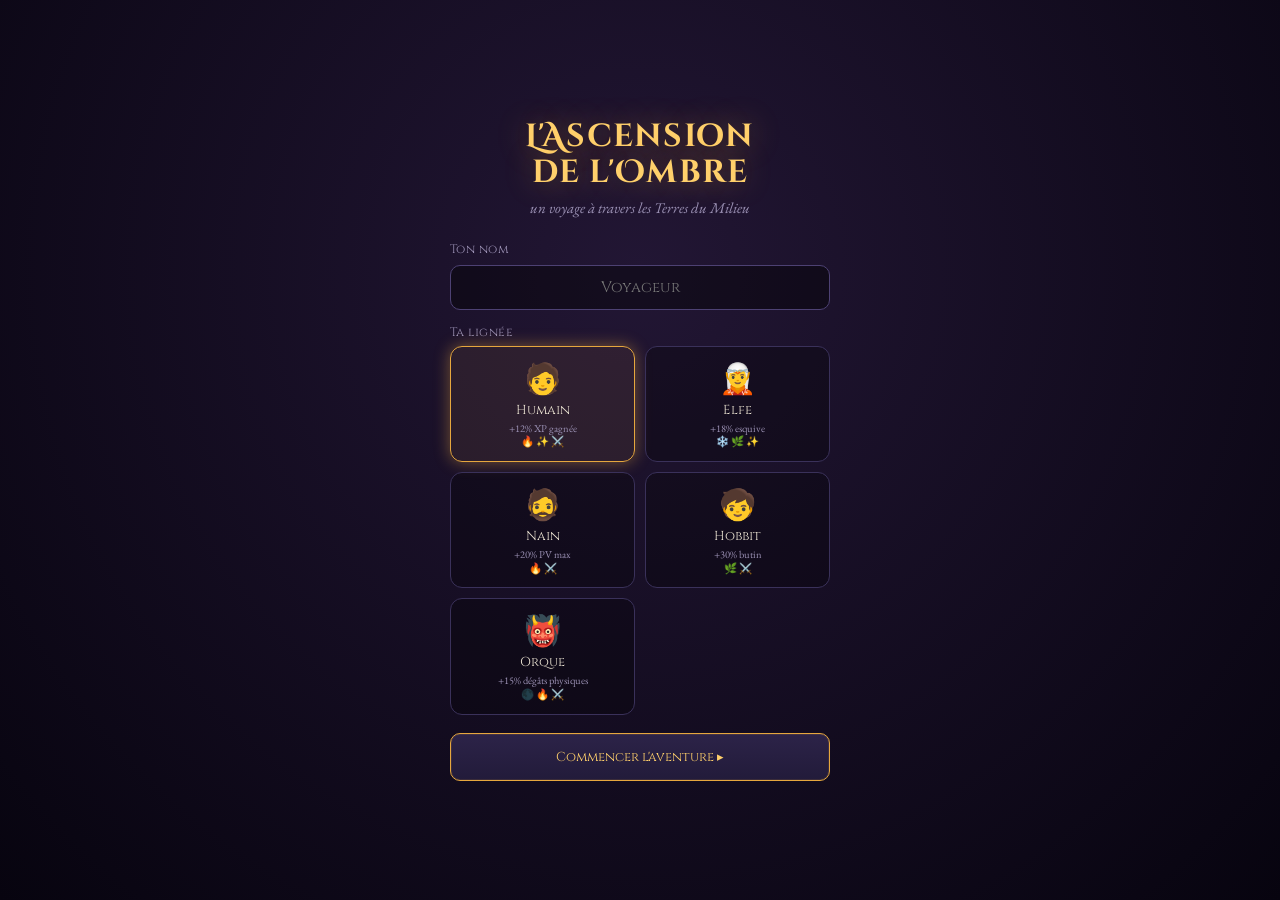
==== commit e7afbc3a: "Add files via upload" ====
--- a/index.html
+++ b/index.html
@@ -3,2274 +3,1553 @@
 <head>
 <meta charset="UTF-8">
 <meta name="viewport" content="width=device-width, initial-scale=1.0, maximum-scale=1.0, user-scalable=no">
-<title>L'Ascension de l'Ombre — Idle</title>
+<title>L'Ascension de l'Ombre</title>
 <link rel="preconnect" href="https://fonts.googleapis.com">
 <link rel="preconnect" href="https://fonts.gstatic.com" crossorigin>
-<link href="https://fonts.googleapis.com/css2?family=Cinzel:wght@500;600;700;900&family=Spectral:ital,wght@0,300;0,400;0,500;0,600;1,400&display=swap" rel="stylesheet">
+<link href="https://fonts.googleapis.com/css2?family=Cinzel:wght@500;600;700;800&family=EB+Garamond:ital@0;1&family=Cinzel+Decorative:wght@700&display=swap" rel="stylesheet">
 <style>
-/* ============ THEME TOKENS ============ */
-:root {
-  --bg: #0c0a08;
-  --bg-parchment: linear-gradient(to bottom, #1a1612, #0f0d0b);
-  --panel: #1e1814;
-  --panel2: #14100c;
-  --line: rgba(212, 175, 55, 0.3);
-  --line2: rgba(212, 175, 55, 0.6);
-  --gold: #d4af37;
-  --gold-bright: #f9df8a;
-  --teal: #5a9e8f;
-  --teal-soft: #8ecfc0;
-  --text: #e6dac3;
-  --muted: #a3947c;
-  --danger: #b22222;
-  --good: #5a9e8f;
-  --hp: #4b8b3b;
-  --hp2: #2d5a21;
-  --xp: #4a7599;
-  --shadow: 0 8px 30px rgba(0,0,0,.8);
-  --glow: rgba(212, 175, 55, 0.35);
-}
-body.nazgul {
-  --bg: #050505;
-  --bg-parchment: linear-gradient(to bottom, #110000, #000000);
-  --panel: #1a0505;
-  --panel2: #0f0000;
-  --line: rgba(180, 40, 40, 0.4);
-  --line2: rgba(220, 50, 50, 0.7);
-  --gold: #c23b3b;
-  --gold-bright: #e86464;
-  --text: #d4b8b8;
-  --muted: #8a6363;
-  --glow: rgba(200, 40, 40, 0.5);
-}
-* { box-sizing: border-box; margin: 0; padding: 0; }
-html, body { height: 100%; }
-body {
-  background: var(--bg);
-  background-image: radial-gradient(circle at center, transparent 0%, rgba(0,0,0,0.6) 100%);
-  color: var(--text);
-  font-family: 'Spectral', Georgia, serif;
-  overflow: hidden;
-  transition: background 0.8s ease;
-  -webkit-tap-highlight-color: transparent;
-}
-h1, h2, h3, .cinzel, .btn, .tabbtn, .statval, .bignum { font-family: 'Cinzel', serif; }
-#bgcanvas { position: fixed; inset: 0; z-index: 0; display: block; opacity: 0.1; }
-#particles { position: fixed; inset: 0; z-index: 5; pointer-events: none; }
-#flash { position: fixed; inset: 0; z-index: 40; pointer-events: none; opacity: 0; background: #fff; transition: opacity .12s; }
-
-/* ============ LAYOUT ============ */
-#app { position: relative; z-index: 10; height: 100%; display: flex; flex-direction: column; max-width: 1180px; margin: 0 auto; }
-
-/* Top bar */
-#topbar {
-  display: flex; align-items: center; gap: 10px; padding: 10px 16px;
-  background: var(--bg-parchment);
-  border-bottom: 2px ridge var(--line);
-  box-shadow: 0 4px 15px rgba(0,0,0,0.6);
-  flex-wrap: wrap;
-}
-#gametitle { font-size: 18px; letter-spacing: 1px; color: var(--gold-bright); text-shadow: 0 0 10px var(--glow); font-weight: 700; }
-.res { display: flex; align-items: center; gap: 6px; font-size: 13px; padding: 4px 10px; border: 1px solid var(--line); border-radius: 4px; background: var(--panel2); box-shadow: inset 0 0 10px rgba(0,0,0,0.5); white-space: nowrap; }
-.res .val { font-family: 'Cinzel'; font-weight: 600; color: var(--gold-bright); }
-.res.essence .val { color: var(--teal-soft); }
-.res.legacy .val { color: #c9a0ff; }
-.spacer { flex: 1; }
-
-/* Buy amount controls */
-#buyControls { display: flex; align-items: center; gap: 6px; }
-.buy-mode-btn { cursor: pointer; border: 1px solid var(--line); background: var(--panel2); color: var(--muted); border-radius: 3px; padding: 5px 10px; font-size: 12px; font-family: 'Cinzel'; font-weight: bold; transition: 0.2s; }
-.buy-mode-btn:hover, .buy-mode-btn.active { border-color: var(--gold); color: var(--gold-bright); text-shadow: 0 0 5px var(--glow); background: rgba(212,175,55,0.1); }
-#buyCustomInput { width: 60px; background: var(--panel2); border: 1px solid var(--line); border-radius: 3px; padding: 5px 6px; color: var(--gold-bright); font-family: 'Cinzel'; font-size: 12px; text-align: center; }
-#buyCustomInput:focus { outline: none; border-color: var(--gold); }
-
-.control-btn { cursor: pointer; border: 1px solid var(--line); background: var(--panel2); color: var(--text); border-radius: 4px; padding: 6px 12px; font-size: 13px; font-family: 'Cinzel'; font-weight: bold; transition: 0.2s; }
-.control-btn:hover { border-color: var(--gold); text-shadow: 0 0 5px var(--glow); }
-
-/* Hero header */
-#heroband { display: flex; align-items: center; gap: 16px; padding: 10px 16px; border-bottom: 1px solid var(--line); background: rgba(20, 15, 10, 0.8); flex-wrap: wrap; }
-#heroname { font-family: 'Cinzel'; font-weight: 700; font-size: 18px; color: var(--gold-bright); text-shadow: 0 0 5px #000; }
-.htag { font-size: 12px; color: var(--muted); border: 1px solid var(--line); border-radius: 3px; padding: 3px 8px; background: rgba(0,0,0,0.3); }
-.htag.ps { color: var(--teal-soft); border-color: var(--teal); }
-.barwrap { flex: 1; min-width: 200px; }
-.barlabel { display: flex; justify-content: space-between; font-size: 12px; color: var(--muted); margin-bottom: 4px; letter-spacing: 1px; font-family: 'Cinzel'; }
-.bar { height: 16px; border-radius: 3px; background: #000; overflow: hidden; position: relative; border: 1px solid var(--line); box-shadow: inset 0 0 8px rgba(0,0,0,0.8); }
-.bar > i { display: block; height: 100%; width: 0; transition: width .25s ease; }
-.bar.xp > i { background: linear-gradient(90deg, #1c3d5a, var(--xp)); }
-.shimmer::after { content: ''; position: absolute; inset: 0; background: linear-gradient(110deg, transparent 30%, rgba(255,255,255,.2) 50%, transparent 70%); transform: translateX(-100%); animation: shim 2.4s linear infinite; }
-@keyframes shim { to { transform: translateX(100%); } }
-
-/* Tabs */
-#tabs { display: flex; gap: 6px; padding: 10px 16px 0; overflow-x: auto; background: var(--bg-parchment); scrollbar-width: none; border-bottom: 2px solid var(--line); }
-#tabs::-webkit-scrollbar { display: none; }
-.tabbtn { flex: 0 0 auto; cursor: pointer; border: 1px solid var(--line); border-bottom: none; background: var(--panel2); color: var(--muted); padding: 10px 20px; border-radius: 6px 6px 0 0; font-size: 14px; font-weight: 700; position: relative; transition: .2s; }
-.tabbtn:hover { color: var(--gold-bright); background: var(--panel); }
-.tabbtn.active { background: var(--panel); color: var(--gold-bright); border-color: var(--gold); border-width: 2px; border-bottom: 2px solid var(--panel); margin-bottom: -2px; text-shadow: 0 0 8px var(--glow); }
-
-/* Content */
-#content { flex: 1; overflow-y: auto; padding: 20px; scrollbar-width: thin; scrollbar-color: var(--gold) #000; }
-.panel { display: none; }
-.panel.active { display: block; animation: fadein .35s ease; }
-@keyframes fadein { from { opacity: 0; transform: translateY(10px); } to { opacity: 1; transform: none; } }
-
-.card { background: var(--bg-parchment); border: 2px ridge var(--line); border-radius: 6px; padding: 20px; margin-bottom: 16px; box-shadow: var(--shadow); position: relative; overflow: hidden; }
-.card::before { content: ''; position: absolute; top: 0; left: 0; right: 0; height: 1px; background: linear-gradient(90deg, transparent, var(--gold), transparent); opacity: 0.5; }
-.card h3 { font-size: 18px; letter-spacing: 2px; color: var(--gold-bright); margin-bottom: 14px; text-shadow: 0 2px 4px #000; border-bottom: 1px solid var(--line); padding-bottom: 8px; }
-.sub { color: var(--muted); font-size: 14px; margin-bottom: 14px; line-height: 1.5; font-style: italic; }
-
-/* Grids */
-.grid { display: grid; gap: 12px; }
-.g1 { grid-template-columns: 1fr; }
-.g2 { grid-template-columns: repeat(2, 1fr); }
-.g3 { grid-template-columns: repeat(3, 1fr); }
-.g4 { grid-template-columns: repeat(4, 1fr); }
-
-/* Stat boxes */
-.statbox { background: rgba(0,0,0,0.4); border: 1px solid var(--line); border-radius: 4px; padding: 14px; text-align: center; box-shadow: inset 0 0 15px rgba(0,0,0,0.8); }
-.statbox .lab { font-size: 12px; color: var(--muted); letter-spacing: 1px; text-transform: uppercase; }
-.statbox .statval { font-size: 26px; color: var(--gold-bright); font-weight: 700; margin-top: 6px; text-shadow: 0 0 8px var(--glow); }
-
-/* Buttons */
-.btn { cursor: pointer; border: 2px solid var(--line2); background: linear-gradient(180deg, #33281b, #1a140e); color: var(--gold-bright); border-radius: 4px; padding: 12px 16px; font-size: 14px; text-transform: uppercase; letter-spacing: 1px; transition: .2s; width: 100%; box-shadow: 0 4px 6px rgba(0,0,0,0.6); font-family: 'Cinzel'; }
-.btn:hover { background: linear-gradient(180deg, #443524, #2b2117); border-color: var(--gold); box-shadow: 0 0 15px var(--glow); transform: translateY(-1px); }
-.btn:active { transform: translateY(2px); box-shadow: none; }
-.btn:disabled { opacity: 0.5; cursor: not-allowed; filter: grayscale(1); box-shadow: none; border-color: var(--line); color: var(--muted); }
-.btn.small { padding: 8px 12px; font-size: 12px; }
-
-/* Buy rows */
-.buyrow { display: flex; align-items: center; justify-content: space-between; gap: 14px; background: rgba(0,0,0,0.3); border: 1px solid var(--line); border-radius: 6px; padding: 12px 16px; margin-bottom: 10px; transition: 0.2s; }
-.buyrow:hover { background: rgba(212, 175, 55, 0.05); border-color: var(--line2); }
-.buyrow .info { flex: 1; min-width: 0; }
-.buyrow .nm { font-family: 'Cinzel'; font-weight: 700; font-size: 15px; color: var(--text); text-shadow: 0 1px 2px #000; }
-.buyrow .ds { font-size: 13px; color: var(--muted); margin-top: 4px; line-height: 1.4; }
-.buyrow .lvl { font-size: 12px; color: var(--teal-soft); margin-top: 4px; font-family: 'Cinzel'; }
-.buyrow .act { flex: 0 0 auto; width: 170px; }
-
-/* Gold tier separator bands */
-.gold-tier-header {
-  display: flex; align-items: center; gap: 12px;
-  margin: 20px 0 10px;
-  font-family: 'Cinzel'; font-size: 12px; letter-spacing: 2px; text-transform: uppercase;
-}
-.gold-tier-header::before, .gold-tier-header::after { content: ''; flex: 1; height: 1px; background: var(--line); }
-.tier-early { color: #7aad7a; --tier-c: #4a8a4a; }
-.tier-mid   { color: #5fa8e0; --tier-c: #2a6090; }
-.tier-late  { color: #b06fe0; --tier-c: #6a3a90; }
-.tier-end   { color: #e8c170; --tier-c: #9a7a30; }
-
-/* Combat */
-.combatface { display: flex; justify-content: space-between; align-items: center; gap: 20px; margin-bottom: 20px; padding: 10px; background: rgba(0,0,0,0.2); border-radius: 8px; border: 1px solid rgba(255,255,255,0.05); }
-.fighter { text-align: center; flex: 1; }
-.fighter .av { font-size: 54px; filter: drop-shadow(0 0 15px var(--glow)); margin-bottom: 8px; }
-.fighter .nm { font-family: 'Cinzel'; font-size: 16px; color: var(--gold-bright); text-shadow: 0 2px 4px #000; margin-bottom: 8px; }
-.vs { font-family: 'Cinzel'; color: var(--danger); font-size: 24px; font-weight: bold; text-shadow: 0 0 10px rgba(178,34,34,0.8); }
-.enemyhp > i { background: linear-gradient(90deg, #5c1e1e, var(--danger)); }
-.herohp > i { background: linear-gradient(90deg, var(--hp2), var(--hp)); }
-
-/* Equipment / Drops */
-.slot { background: rgba(0,0,0,0.4); border: 1px solid var(--line); border-radius: 6px; padding: 14px; position: relative; box-shadow: inset 0 0 10px rgba(0,0,0,0.6); display: flex; flex-direction: column; justify-content: center; align-items: center; text-align: center; transition: 0.3s; }
-.slot .icon { font-size: 32px; margin-bottom: 8px; filter: drop-shadow(0 0 8px rgba(255,255,255,0.2)); }
-.slot .sname { font-family: 'Cinzel'; font-size: 15px; color: var(--text); margin-bottom: 4px; }
-.slot .rar { font-size: 12px; font-weight: bold; letter-spacing: 1px; font-family: 'Cinzel'; margin-bottom: 4px; text-transform: uppercase; }
-.slot .stat { font-size: 13px; color: var(--gold-bright); }
-.slot .equip-name { font-size: 13px; color: var(--text); margin: 3px 0; font-style: italic; }
-
-/* Rarity colors */
-.r-common   { color: #b9c2d0; text-shadow: 0 0 5px rgba(185,194,208,0.5); }
-.r-uncommon { color: #6fd17a; text-shadow: 0 0 5px rgba(111,209,122,0.5); }
-.r-rare     { color: #5fa8e0; text-shadow: 0 0 5px rgba(95,168,224,0.5); }
-.r-epic     { color: #b06fe0; text-shadow: 0 0 5px rgba(176,111,224,0.5); }
-.r-legendary{ color: #e8c170; text-shadow: 0 0 8px rgba(232,193,112,0.8); }
-.r-mythic   { color: #ff6b88; text-shadow: 0 0 10px rgba(255,107,136,0.9); animation: mythicPulse 2s ease-in-out infinite; }
-@keyframes mythicPulse { 0%,100%{ text-shadow: 0 0 8px rgba(255,107,136,0.8); } 50%{ text-shadow: 0 0 20px rgba(255,107,136,1), 0 0 40px rgba(255,107,136,0.5); } }
-
-/* Drop animation overlay */
-@keyframes dropIn { 0%{opacity:0;transform:scale(0.5) translateY(-20px)} 60%{transform:scale(1.1) translateY(5px)} 100%{opacity:1;transform:scale(1) translateY(0)} }
-.slot.drop-animate { animation: dropIn 0.5s ease-out; }
-
-/* Drop log */
-#droplog { margin-top: 10px; height: 120px; overflow-y: auto; background: rgba(0,0,0,0.5); border: 1px solid var(--line); border-radius: 4px; padding: 8px; font-size: 13px; color: var(--muted); scrollbar-width: none; }
-#droplog div { margin-bottom: 4px; animation: fadein 0.3s; padding: 2px 0; border-bottom: 1px solid rgba(255,255,255,0.04); }
-
-/* Legacy */
-.legacy-locked { opacity: 0.5; filter: grayscale(0.5); }
-.legacy-reward-badge { display: inline-block; padding: 2px 8px; border-radius: 3px; font-family: 'Cinzel'; font-size: 11px; font-weight: bold; margin: 3px 2px; }
-.legacy-tier-1 { background: rgba(130,180,130,0.2); border: 1px solid #4a8a4a; color: #7aad7a; }
-.legacy-tier-2 { background: rgba(95,168,224,0.2); border: 1px solid #2a6090; color: #5fa8e0; }
-.legacy-tier-3 { background: rgba(176,111,224,0.2); border: 1px solid #6a3a90; color: #b06fe0; }
-.legacy-tier-4 { background: rgba(232,193,112,0.2); border: 1px solid #9a7a30; color: #e8c170; }
-.legacy-tier-5 { background: rgba(255,107,136,0.2); border: 1px solid #a03050; color: #ff6b88; }
-
-/* Legacy preview bar */
-.legacy-preview { margin: 14px 0; padding: 14px; background: rgba(0,0,0,0.3); border: 1px solid rgba(200,160,255,0.3); border-radius: 6px; }
-.legacy-preview h4 { font-family: 'Cinzel'; color: #c9a0ff; font-size: 14px; margin-bottom: 8px; }
-.legacy-milestones { display: flex; gap: 6px; flex-wrap: wrap; margin-top: 6px; }
-
-/* Start screen */
-#start { position: fixed; inset: 0; z-index: 80; background: radial-gradient(circle at center, #261f18 0%, #000 100%); display: flex; align-items: center; justify-content: center; padding: 20px; overflow-y: auto; }
-#start .inner { max-width: 700px; width: 100%; text-align: center; background: rgba(15, 12, 10, 0.9); padding: 40px; border: 2px ridge var(--gold); border-radius: 8px; box-shadow: 0 0 50px rgba(0,0,0,0.9); }
-#start h1 { font-size: 36px; color: var(--gold-bright); text-shadow: 0 0 20px var(--glow), 0 5px 10px #000; letter-spacing: 3px; margin-bottom: 10px; }
-#start .tag { color: var(--muted); font-style: italic; margin-bottom: 30px; font-size: 16px; }
-#start .step { font-size: 14px; color: var(--gold); letter-spacing: 2px; text-transform: uppercase; margin: 24px 0 12px; border-bottom: 1px solid var(--line); padding-bottom: 5px; display: inline-block;}
-.choice { cursor: pointer; border: 1px solid var(--line); background: rgba(0,0,0,0.5); border-radius: 4px; padding: 16px; text-align: left; transition: .2s; }
-.choice:hover { border-color: var(--gold-bright); box-shadow: inset 0 0 15px rgba(212,175,55,0.2); }
-.choice.sel { border-color: var(--gold); box-shadow: 0 0 15px var(--glow) inset; background: rgba(212, 175, 55, 0.1); }
-.choice .ct { font-family: 'Cinzel'; font-weight: bold; font-size: 16px; color: var(--gold-bright); display: flex; align-items: center; gap: 10px; }
-.choice .cd { font-size: 13px; color: var(--text); margin-top: 6px; line-height: 1.5; }
-#start input { width: 100%; max-width: 300px; background: rgba(0,0,0,0.6); border: 1px solid var(--gold); border-radius: 4px; padding: 12px; color: var(--gold-bright); font-family: 'Cinzel'; font-size: 18px; text-align: center; margin: 10px auto; display: block; box-shadow: inset 0 0 10px #000; }
-#start input:focus { outline: none; border-color: #fff; box-shadow: 0 0 15px var(--glow); }
-
-/* Floating combat text & Toasts */
-.float { position: fixed; z-index: 50; font-family: 'Cinzel'; font-weight: 900; font-size: 20px; pointer-events: none; text-shadow: 2px 2px 0 #000, -1px -1px 0 #000, 0 0 10px rgba(0,0,0,0.8); animation: floatup 1s ease-out forwards; }
-@keyframes floatup { 0%{opacity:1;transform:translateY(0) scale(0.8)} 20%{transform:translateY(-10px) scale(1.2)} 100%{opacity:0;transform:translateY(-60px) scale(1)} }
-#toasts { position: fixed; top: 80px; right: 20px; z-index: 70; display: flex; flex-direction: column; gap: 10px; align-items: flex-end; pointer-events: none; }
-.toast { background: var(--bg-parchment); border: 1px solid var(--gold); border-radius: 4px; padding: 12px 20px; font-size: 14px; font-family: 'Cinzel'; font-weight: bold; box-shadow: 0 4px 15px rgba(0,0,0,0.8); animation: toastin 0.4s ease, toastout 0.4s ease 3s forwards; color: var(--gold-bright); }
-.toast.drop { border-color: #ff6b88; color: #ff6b88; }
-.toast.legendary-drop { border-color: #e8c170; color: #e8c170; text-shadow: 0 0 10px rgba(232,193,112,0.8); }
-@keyframes toastin { from{opacity:0;transform:translateX(20px)} to{opacity:1;transform:none} }
-@keyframes toastout { to{opacity:0;transform:translateX(20px)} }
-
-/* Karma/Corruption */
-.karmabar { height: 12px; border-radius: 2px; overflow: hidden; background: #000; border: 1px solid var(--line); position: relative; margin: 8px 0; }
-.karmabar > i { position: absolute; top: 0; bottom: 0; width: 4px; background: #fff; box-shadow: 0 0 10px #fff; transition: left .3s; }
-.corrbar > i { background: linear-gradient(90deg, #5a2a7a, #9d62d6, #d94f63); box-shadow: 0 0 10px var(--danger); width: 100%; transform-origin: left;}
-
-/* ============ COMBAT ANIMATIONS ============ */
-.fighter .av { transition: filter .15s; will-change: transform, filter; }
-
-.fighter.attack-anim .av { animation: heroAttackAnim .35s ease; }
-@keyframes heroAttackAnim {
-  0%   { transform: translateX(0) rotate(0) scale(1); }
-  30%  { transform: translateX(28px) rotate(-18deg) scale(1.18); filter: drop-shadow(0 0 18px var(--gold-bright)); }
-  55%  { transform: translateX(-6px) rotate(6deg) scale(1.05); }
-  100% { transform: translateX(0) rotate(0) scale(1); }
-}
-
-.fighter.hit-shake .av { animation: enemyHitAnim .32s ease; }
-@keyframes enemyHitAnim {
-  0%   { transform: translateX(0); filter: brightness(1) drop-shadow(0 0 15px var(--glow)); }
-  15%  { transform: translateX(-10px) scale(0.96); filter: brightness(2.6) drop-shadow(0 0 25px var(--danger)) saturate(2); }
-  35%  { transform: translateX(9px) scale(1.02); filter: brightness(2) drop-shadow(0 0 18px var(--danger)); }
-  55%  { transform: translateX(-5px); }
-  75%  { transform: translateX(4px); }
-  100% { transform: translateX(0); filter: brightness(1) drop-shadow(0 0 15px var(--glow)); }
-}
-
-.fighter.crit-shake .av { animation: critHitAnim .4s ease; }
-@keyframes critHitAnim {
-  0%   { transform: translateX(0) scale(1); filter: brightness(1) drop-shadow(0 0 15px var(--glow)); }
-  10%  { transform: translateX(-16px) scale(0.9) rotate(-8deg); filter: brightness(3.5) drop-shadow(0 0 35px #ff6b88) saturate(3); }
-  30%  { transform: translateX(14px) scale(1.12) rotate(6deg); filter: brightness(2.5) drop-shadow(0 0 30px #ff6b88); }
-  50%  { transform: translateX(-8px) scale(1.04); }
-  70%  { transform: translateX(6px); }
-  100% { transform: translateX(0) scale(1); filter: brightness(1) drop-shadow(0 0 15px var(--glow)); }
-}
-
-.fighter.death-anim .av { animation: enemyDeathAnim .55s ease forwards; }
-@keyframes enemyDeathAnim {
-  0%   { transform: scale(1) rotate(0); opacity: 1; filter: brightness(1) drop-shadow(0 0 15px var(--glow)); }
-  35%  { transform: scale(1.25) rotate(12deg); opacity: 1; filter: brightness(4) drop-shadow(0 0 30px #fff) saturate(0); }
-  100% { transform: scale(0.15) rotate(130deg) translateY(20px); opacity: 0; filter: brightness(4) saturate(0); }
-}
-
-.fighter.spawn-anim .av { animation: enemySpawnAnim .45s ease; }
-@keyframes enemySpawnAnim {
-  0%   { transform: scale(0) rotate(-40deg); opacity: 0; filter: brightness(3) drop-shadow(0 0 25px var(--danger)); }
-  65%  { transform: scale(1.18) rotate(8deg); opacity: 1; }
-  100% { transform: scale(1) rotate(0); opacity: 1; filter: brightness(1) drop-shadow(0 0 15px var(--glow)); }
-}
-
-/* Weapon slash effect */
-.combatface { position: relative; }
-.slash {
-  position: absolute; top: 50%; left: 50%; width: 140px; height: 8px;
-  margin: -4px 0 0 -70px;
-  background: linear-gradient(90deg, transparent, #fff 35%, var(--gold-bright) 60%, transparent);
-  border-radius: 4px; box-shadow: 0 0 16px var(--gold-bright), 0 0 30px var(--gold-bright);
-  opacity: 0; pointer-events: none; z-index: 16;
-  transform: rotate(-35deg) scaleX(0);
-  transform-origin: left center;
-}
-.slash.go { animation: slashGoAnim .28s ease-out; }
-@keyframes slashGoAnim {
-  0%   { opacity: 0; transform: rotate(-35deg) scaleX(0); }
-  25%  { opacity: 1; transform: rotate(-35deg) scaleX(1); }
-  60%  { opacity: 1; transform: rotate(-35deg) scaleX(1.3); }
-  100% { opacity: 0; transform: rotate(-35deg) scaleX(1.35); }
-}
-.slash.crit { background: linear-gradient(90deg, transparent, #fff 30%, #ff6b88 55%, transparent); box-shadow: 0 0 22px #ff6b88, 0 0 40px #ff6b88; height: 11px; }
-
-/* Screen shake (on big hits / crits) */
-#app.screen-shake { animation: screenShakeAnim .3s ease; }
-@keyframes screenShakeAnim {
-  0%,100% { transform: translate(0,0); }
-  20% { transform: translate(-6px,3px); }
-  40% { transform: translate(6px,-3px); }
-  60% { transform: translate(-4px,2px); }
-  80% { transform: translate(4px,-1px); }
-}
-
-/* Critical floating text */
-.float.crit { color: #ff6b88; font-size: 30px; text-shadow: 2px 2px 0 #000, -1px -1px 0 #000, 0 0 16px #ff6b88, 0 0 30px #ff6b88; animation: floatupCrit 1.1s ease-out forwards; }
-@keyframes floatupCrit {
-  0%   { opacity:1; transform: translateY(0) scale(0.6) rotate(-6deg); }
-  18%  { transform: translateY(-14px) scale(1.4) rotate(4deg); }
-  100% { opacity:0; transform: translateY(-70px) scale(1.1) rotate(0); }
-}
-
-/* Level up effects */
-.levelup-burst {
-  position: fixed; inset: 0; z-index: 60; pointer-events: none;
-  background: radial-gradient(circle, var(--glow) 0%, transparent 60%);
-  opacity: 0;
-}
-.levelup-burst.go { animation: radialBurstAnim 1s ease-out forwards; }
-@keyframes radialBurstAnim {
-  0%   { opacity: 0; }
-  15%  { opacity: 1; }
-  100% { opacity: 0; }
-}
-.levelup-banner {
-  position: fixed; top: 38%; left: 50%; transform: translate(-50%,-50%) scale(0.4);
-  font-family: 'Cinzel', serif; font-size: 42px; font-weight: 900; letter-spacing: 4px;
-  color: var(--gold-bright); text-shadow: 0 0 25px var(--glow), 0 4px 10px #000;
-  z-index: 65; pointer-events: none; opacity: 0; white-space: nowrap; text-align: center;
-}
-.levelup-banner.go { animation: levelBannerAnim 1.8s ease-out forwards; }
-@keyframes levelBannerAnim {
-  0%   { opacity: 0; transform: translate(-50%,-50%) scale(0.3) rotate(-8deg); }
-  18%  { opacity: 1; transform: translate(-50%,-50%) scale(1.2) rotate(2deg); }
-  35%  { opacity: 1; transform: translate(-50%,-50%) scale(1) rotate(0); }
-  78%  { opacity: 1; transform: translate(-50%,-50%) scale(1) translateY(0); }
-  100% { opacity: 0; transform: translate(-50%,-50%) scale(1) translateY(-40px); }
-}
-
-/* Legendary/Mythic drop burst */
-.legendary-burst {
-  position: fixed; inset: 0; z-index: 60; pointer-events: none;
-  background: radial-gradient(circle, rgba(232,193,112,0.55) 0%, transparent 65%);
-  opacity: 0;
-}
-.legendary-burst.go { animation: radialBurstAnim 1.2s ease-out forwards; }
-.legendary-burst.mythic { background: radial-gradient(circle, rgba(255,107,136,0.6) 0%, transparent 65%); }
-
-/* Audio toggle buttons */
-.control-btn.muted { opacity: 0.5; filter: grayscale(1); border-color: var(--muted); }
-
-/* ============ KARMA / CORRUPTION BARS (heroband) ============ */
-.kc-wrap { display: flex; flex-direction: column; gap: 6px; min-width: 180px; }
-.kc-row { display: flex; align-items: center; gap: 8px; }
-.kc-label { font-size: 11px; font-family: 'Cinzel'; letter-spacing: 1px; color: var(--muted); width: 80px; text-transform: uppercase; }
-.kc-bar { flex: 1; height: 10px; border-radius: 2px; background: #000; border: 1px solid var(--line); position: relative; overflow: hidden; }
-.kc-bar.karma > i { display:block; height:100%; background: linear-gradient(90deg, #b22222, #8a6363, #5a9e8f); width: 50%; transition: width .4s; }
-.kc-bar.karma > .marker { position:absolute; top:-1px; bottom:-1px; left:50%; width:2px; background:#fff; box-shadow:0 0 6px #fff; }
-.kc-bar.corr > i { display:block; height:100%; background: linear-gradient(90deg, #5a2a7a, #9d62d6, #d94f63); width: 0%; transition: width .4s; box-shadow: 0 0 8px rgba(217,79,99,0.6); }
-.kc-val { font-size: 11px; font-family:'Cinzel'; color: var(--muted); width: 40px; text-align: right; }
-
-/* ============ AUDIO PANEL ============ */
-.audio-slider-row { display:flex; align-items:center; gap:14px; margin-bottom:14px; }
-.audio-slider-row label { width: 140px; font-family:'Cinzel'; font-size:13px; color: var(--text); }
-.audio-slider-row input[type=range] { flex:1; accent-color: var(--gold); }
-.audio-slider-row .pct { width:46px; text-align:right; font-family:'Cinzel'; color:var(--gold-bright); font-size:13px; }
-
-/* ============ BOSS ENCOUNTER ============ */
-.combatface.boss-face { border: 2px solid #e8c170; box-shadow: 0 0 25px rgba(232,193,112,0.45), inset 0 0 20px rgba(232,193,112,0.1); animation: bossPulse 2.4s ease-in-out infinite; }
-@keyframes bossPulse { 0%,100%{ box-shadow:0 0 25px rgba(232,193,112,0.45), inset 0 0 20px rgba(232,193,112,0.1);} 50%{ box-shadow:0 0 45px rgba(232,193,112,0.8), inset 0 0 30px rgba(232,193,112,0.2);} }
-.boss-tag { display:inline-block; font-family:'Cinzel'; font-size:12px; letter-spacing:2px; color:#e8c170; border:1px solid #e8c170; border-radius:3px; padding:3px 10px; margin-bottom:6px; text-shadow:0 0 8px rgba(232,193,112,0.8); text-transform:uppercase; animation: mythicPulse 2s ease-in-out infinite; }
-.combatface.boss-face .fighter:last-child .av { font-size: 72px; }
-
-/* ============ SPECIAL ATTACK FX ============ */
-.fighter.special-anim .av { animation: specialAttackAnim .5s ease; }
-@keyframes specialAttackAnim {
-  0%   { transform: scale(1) rotate(0); filter: brightness(1) drop-shadow(0 0 15px var(--glow)); }
-  25%  { transform: scale(1.3) rotate(-10deg); filter: brightness(2.5) drop-shadow(0 0 35px #5fa8e0) saturate(2); }
-  50%  { transform: scale(1.15) rotate(8deg); filter: brightness(2) drop-shadow(0 0 30px #5fa8e0); }
-  100% { transform: scale(1) rotate(0); filter: brightness(1) drop-shadow(0 0 15px var(--glow)); }
-}
-.fighter.special-hit .av { animation: specialHitAnim .5s ease; }
-@keyframes specialHitAnim {
-  0%   { transform: translateX(0) scale(1); filter: brightness(1); }
-  10%  { transform: translateX(-14px) scale(0.92); filter: brightness(3) drop-shadow(0 0 30px #5fa8e0) saturate(3) hue-rotate(40deg); }
-  35%  { transform: translateX(12px) scale(1.08) rotate(-4deg); filter: brightness(2.2) drop-shadow(0 0 25px #5fa8e0); }
-  60%  { transform: translateX(-6px); }
-  100% { transform: translateX(0) scale(1); filter: brightness(1); }
-}
-/* Spell beam effect overlay */
-.spellbeam {
-  position:absolute; top:50%; left:50%; width:160px; height:14px; margin:-7px 0 0 -80px;
-  border-radius:8px; opacity:0; pointer-events:none; z-index:17;
-  transform: rotate(-35deg) scaleX(0); transform-origin:left center;
-  background: linear-gradient(90deg, transparent, #aef0ff 30%, #5fa8e0 55%, transparent);
-  box-shadow: 0 0 20px #5fa8e0, 0 0 40px #5fa8e0;
-}
-.spellbeam.go { animation: spellBeamAnim .5s ease-out; }
-@keyframes spellBeamAnim {
-  0%   { opacity:0; transform: rotate(-35deg) scaleX(0); }
-  20%  { opacity:1; transform: rotate(-35deg) scaleX(1.1); }
-  70%  { opacity:1; transform: rotate(-35deg) scaleX(1.4); }
-  100% { opacity:0; transform: rotate(-35deg) scaleX(1.5); }
-}
-/* Special floating text */
-.float.special { color:#aef0ff; font-size:26px; text-shadow:2px 2px 0 #000,-1px -1px 0 #000,0 0 16px #5fa8e0,0 0 30px #5fa8e0; animation: floatupCrit 1.2s ease-out forwards; }
-
-/* ============ PASSIVES (Affinités) ============ */
-.passive-card { background: rgba(0,0,0,0.4); border:1px solid var(--line); border-radius:6px; padding:14px; margin-bottom:10px; }
-.passive-card .pname { font-family:'Cinzel'; font-weight:700; font-size:15px; }
-.passive-card .pdesc { font-size:13px; color: var(--muted); margin:6px 0; }
-
-/* ============ EVENT MODAL ============ */
-#eventModal { position:fixed; inset:0; z-index:90; display:none; align-items:center; justify-content:center; background: rgba(0,0,0,0.75); padding:20px; }
-#eventModal.show { display:flex; }
-#eventModal .ebox { max-width:480px; width:100%; background: var(--bg-parchment); border:2px ridge var(--gold); border-radius:8px; padding:28px; text-align:center; box-shadow:0 0 50px rgba(0,0,0,0.9); animation: fadein .35s ease; }
-#eventModal h3 { color: var(--gold-bright); margin-bottom:12px; font-size:20px; text-shadow:0 0 10px var(--glow); }
-#eventModal p { color: var(--text); font-size:14px; line-height:1.6; margin-bottom:18px; }
-#eventModal .erewards { font-family:'Cinzel'; color: var(--teal-soft); font-size:14px; margin-bottom:14px; }
-
-/* ============ NAZGUL TRANSFORMATION ============ */
-body.nazgul #gametitle::before { content: '☠ '; }
-body.nazgul .fighter .av { filter: drop-shadow(0 0 18px var(--danger)) !important; }
-@keyframes nazgulShift { from{ filter: saturate(1) brightness(1); } to { filter: saturate(0.3) brightness(0.85) sepia(0.4) hue-rotate(-20deg); } }
-body.nazgul #app { animation: nazgulShift 2.5s ease forwards; }
-body.nazgul .cinzel, body.nazgul h1, body.nazgul h2, body.nazgul h3 { text-shadow: 0 0 12px rgba(200,40,40,0.6); }
+/* ============================================================
+   L'ASCENSION DE L'OMBRE — dark-fantasy JRPG
+   Palette : abysse violacé, parchemin os, braise dorée,
+   spectre cyan, sang, arcane (mana/corruption).
+   ============================================================ */
+:root{
+  --abyss:#0c0a14; --shadow:#161226; --shadow2:#221b3a; --raised:#2c2348;
+  --line:#3a315a; --line2:#4d4173;
+  --bone:#ece4d3; --muted:#9b91b4; --faint:#6b6388;
+  --ember:#e6a73e; --ember-bright:#ffd06b; --ember-glow:rgba(230,167,62,.45);
+  --spectral:#6fd6c4; --blood:#d2495c; --arcane:#9a6cff; --arcane-bright:#bd9bff;
+  --feu:#ff6b3d; --givre:#5ec8e0; --foudre:#f5d020; --nature:#7dc44a;
+  --lumiere:#ffe9a8; --tenebres:#9a6cff; --physique:#cbb88f;
+  --xp:#7dd0a8;
+  --r:14px;
+}
+*{box-sizing:border-box; -webkit-tap-highlight-color:transparent;}
+html,body{margin:0; height:100%;}
+body{
+  background:
+    radial-gradient(1200px 700px at 50% -10%, #1d1636 0%, transparent 60%),
+    radial-gradient(900px 600px at 90% 110%, #241a2e 0%, transparent 55%),
+    var(--abyss);
+  color:var(--bone); font-family:'EB Garamond',Georgia,serif;
+  overflow:hidden; user-select:none; -webkit-user-select:none;
+}
+h1,h2,h3,h4,.cz{font-family:'Cinzel',serif; letter-spacing:.04em;}
+button{font-family:inherit; color:inherit; cursor:pointer;}
+.hidden{display:none !important;}
+::-webkit-scrollbar{width:7px; height:7px;}
+::-webkit-scrollbar-thumb{background:var(--line2); border-radius:4px;}
+
+#app{position:fixed; inset:0; display:flex; flex-direction:column; max-width:560px; margin:0 auto;
+  box-shadow:0 0 80px rgba(0,0,0,.6); }
+
+/* ---------- TOP STATUS BAR ---------- */
+#topbar{flex:0 0 auto; display:flex; align-items:center; gap:6px; padding:8px 12px;
+  background:linear-gradient(180deg,#1a1430,#120e22); border-bottom:1px solid var(--line);
+  font-family:'Cinzel'; font-size:12px; z-index:30;}
+#topbar .res{display:flex; align-items:center; gap:4px; padding:3px 8px; background:rgba(0,0,0,.35);
+  border:1px solid var(--line); border-radius:20px; white-space:nowrap;}
+#topbar .res .ico{font-size:13px;}
+#topbar .res .v{color:var(--ember-bright);}
+#topbar .spacer{flex:1;}
+#regionPill{color:var(--spectral); font-size:11px; opacity:.9;}
+
+/* corruption thread */
+#corrThread{position:absolute; left:0; right:0; bottom:-1px; height:2px; background:transparent;}
+#corrThread i{display:block; height:100%; width:0%; background:linear-gradient(90deg,var(--arcane),var(--blood)); box-shadow:0 0 8px var(--arcane);}
+
+/* ---------- MAIN VIEW ---------- */
+#view{flex:1 1 auto; position:relative; overflow-y:auto; overflow-x:hidden;}
+.screen{position:absolute; inset:0; padding:14px; overflow-y:auto; animation:fadein .25s ease;}
+@keyframes fadein{from{opacity:0; transform:translateY(6px);} to{opacity:1; transform:none;}}
+.panel-title{font-size:18px; color:var(--ember-bright); text-align:center; margin:2px 0 12px;
+  text-shadow:0 0 14px var(--ember-glow);}
+.sub{color:var(--muted); font-size:13px;}
+
+/* card */
+.card{background:linear-gradient(180deg,rgba(40,32,66,.7),rgba(22,18,38,.7));
+  border:1px solid var(--line); border-radius:var(--r); padding:14px; margin-bottom:12px;
+  box-shadow:inset 0 1px 0 rgba(255,255,255,.04);}
+
+/* ---------- BOTTOM NAV ---------- */
+#nav{flex:0 0 auto; display:flex; background:linear-gradient(0deg,#120e22,#1a1430);
+  border-top:1px solid var(--line); z-index:30;}
+#nav button{flex:1; background:none; border:none; padding:9px 2px 8px; display:flex; flex-direction:column;
+  align-items:center; gap:2px; color:var(--faint); font-family:'Cinzel'; font-size:9.5px; transition:.15s;}
+#nav button .ic{font-size:19px; filter:grayscale(.4) opacity(.7); transition:.15s;}
+#nav button.on{color:var(--ember-bright);}
+#nav button.on .ic{filter:none; transform:translateY(-2px); text-shadow:0 0 12px var(--ember-glow);}
+#nav .badge{position:absolute; top:4px; margin-left:20px; background:var(--blood); color:#fff;
+  font-size:8px; border-radius:10px; padding:0 4px; font-family:'Cinzel';}
+
+/* ---------- BUTTONS ---------- */
+.btn{display:inline-flex; align-items:center; justify-content:center; gap:6px;
+  background:linear-gradient(180deg,var(--raised),var(--shadow2)); border:1px solid var(--line2);
+  color:var(--bone); border-radius:10px; padding:10px 14px; font-family:'Cinzel'; font-size:13px; transition:.15s;}
+.btn:hover{filter:brightness(1.18); transform:translateY(-1px);}
+.btn:active{transform:translateY(0);}
+.btn:disabled{opacity:.4; pointer-events:none;}
+.btn.gold{border-color:var(--ember); color:var(--ember-bright); box-shadow:0 0 0 1px rgba(230,167,62,.12) inset;}
+.btn.ghost{background:rgba(0,0,0,.25);}
+.btn.sm{padding:6px 10px; font-size:11px; border-radius:8px;}
+.btn.block{width:100%;}
+
+/* type chip */
+.tchip{display:inline-flex; align-items:center; gap:3px; font-family:'Cinzel'; font-size:9px;
+  padding:1px 6px; border-radius:20px; border:1px solid currentColor; vertical-align:middle;}
+
+/* bars */
+.bar{height:9px; background:#000; border:1px solid var(--line); border-radius:6px; overflow:hidden; position:relative;}
+.bar>i{display:block; height:100%; width:0; border-radius:5px; transition:width .35s cubic-bezier(.2,.8,.2,1);}
+.bar.hp>i{background:linear-gradient(90deg,#7a2030,var(--blood),#ff8295);}
+.bar.mp>i{background:linear-gradient(90deg,#3a2a78,var(--arcane),var(--arcane-bright));}
+.bar.xp>i{background:linear-gradient(90deg,#1f6a4a,var(--xp));}
+
+/* =================================================================
+   COMBAT SCREEN  (the signature)
+   enemies arrayed up top over a misty field, party portraits below,
+   initiative ribbon, command menu docked at bottom.
+   ================================================================= */
+#battle{position:absolute; inset:0; display:none; flex-direction:column;
+  background:
+    radial-gradient(120% 80% at 50% 0%, #241a40 0%, transparent 55%),
+    radial-gradient(100% 70% at 50% 100%, #18122c 0%, transparent 60%),
+    linear-gradient(180deg,#0e0a1a,#070510);}
+#battle.on{display:flex;}
+.field-fog{position:absolute; inset:0; pointer-events:none; opacity:.5;
+  background:radial-gradient(60% 40% at 50% 62%, rgba(120,90,180,.18), transparent 70%);}
+
+/* initiative ribbon */
+#initRibbon{flex:0 0 auto; display:flex; align-items:center; gap:5px; padding:8px 10px 6px;
+  overflow-x:auto; z-index:5;}
+#initRibbon .rlabel{font-family:'Cinzel'; font-size:9px; color:var(--faint); margin-right:4px; white-space:nowrap;}
+.init-chip{flex:0 0 auto; width:32px; height:32px; border-radius:9px; display:flex; align-items:center;
+  justify-content:center; font-size:17px; background:rgba(0,0,0,.4); border:1px solid var(--line); position:relative;}
+.init-chip.enemy{border-color:#5a2740;}
+.init-chip.cur{border-color:var(--ember-bright); box-shadow:0 0 12px var(--ember-glow); transform:scale(1.12);}
+.init-chip.dead{opacity:.25; filter:grayscale(1);}
+
+/* enemy row */
+#enemyRow{flex:0 0 auto; display:flex; justify-content:center; align-items:flex-end; gap:14px;
+  padding:6px 12px 4px; min-height:150px; z-index:4;}
+.enemy-unit{display:flex; flex-direction:column; align-items:center; gap:5px; cursor:pointer; position:relative; transition:.2s;}
+.enemy-unit .portrait{font-size:64px; line-height:1; filter:drop-shadow(0 8px 12px rgba(0,0,0,.6));
+  transition:transform .12s, filter .2s; animation:idleFloat 3.4s ease-in-out infinite;}
+.enemy-unit.targeted .portrait{transform:scale(1.06);}
+.enemy-unit.targeted::after{content:'▾'; position:absolute; top:-14px; color:var(--ember-bright); font-size:16px;
+  animation:bobArrow .8s ease-in-out infinite; text-shadow:0 0 8px var(--ember-glow);}
+@keyframes bobArrow{0%,100%{transform:translateY(0);} 50%{transform:translateY(4px);}}
+@keyframes idleFloat{0%,100%{transform:translateY(0);} 50%{transform:translateY(-5px);}}
+.enemy-unit .ename{font-family:'Cinzel'; font-size:10px; color:var(--bone); opacity:.9;}
+.enemy-unit .ehp{width:74px;}
+.enemy-unit.boss .portrait{font-size:84px; animation:bossPulse 2.6s ease-in-out infinite;}
+@keyframes bossPulse{0%,100%{filter:drop-shadow(0 0 10px rgba(210,73,92,.4));} 50%{filter:drop-shadow(0 0 22px rgba(210,73,92,.8));}}
+.statusline{display:flex; gap:2px; min-height:14px; justify-content:center; flex-wrap:wrap;}
+.st{font-size:11px; padding:0 3px; border-radius:6px; border:1px solid currentColor; background:rgba(0,0,0,.4);}
+.st sub{font-size:7px;}
+
+/* party row */
+#partyRow{flex:0 0 auto; display:flex; gap:8px; padding:8px 10px; z-index:6;}
+.pmember{flex:1; background:linear-gradient(180deg,rgba(44,35,72,.85),rgba(22,18,38,.92));
+  border:1px solid var(--line); border-radius:12px; padding:7px 8px 8px; position:relative; transition:.18s; min-width:0;}
+.pmember.cur{border-color:var(--ember-bright); box-shadow:0 0 18px var(--ember-glow);}
+.pmember.dead{opacity:.45; filter:grayscale(.7);}
+.pmember .ptop{display:flex; align-items:center; gap:6px;}
+.pmember .pico{font-size:26px; flex:0 0 auto;}
+.pmember .pname{font-family:'Cinzel'; font-size:11px; overflow:hidden; text-overflow:ellipsis; white-space:nowrap;}
+.pmember .plvl{font-size:9px; color:var(--faint);}
+.pmember .pbars{margin-top:5px; display:flex; flex-direction:column; gap:3px;}
+.pmember .pnum{font-size:9px; color:var(--muted); font-family:'Cinzel'; display:flex; justify-content:space-between;}
+
+/* combat log */
+#combatLog{flex:0 0 auto; height:42px; overflow:hidden; padding:2px 14px; text-align:center;
+  font-size:12.5px; color:var(--muted); z-index:6; display:flex; flex-direction:column-reverse;}
+#combatLog div{padding:1px 0; line-height:1.25;}
+#combatLog .lnew{color:var(--bone); animation:logpop .3s ease;}
+@keyframes logpop{from{opacity:0; transform:translateY(4px);} to{opacity:1;}}
+
+/* banner */
+#turnBanner{flex:0 0 auto; text-align:center; font-family:'Cinzel'; font-size:13px; min-height:20px; z-index:6;}
+#turnBanner .you{color:var(--ember-bright); text-shadow:0 0 10px var(--ember-glow); animation:breathe 1.5s ease-in-out infinite;}
+#turnBanner .wait{color:var(--muted);}
+#turnBanner .auto{color:var(--spectral);}
+@keyframes breathe{0%,100%{opacity:.65;} 50%{opacity:1;}}
+
+/* command dock */
+#cmdDock{flex:0 0 auto; background:linear-gradient(0deg,#0a0716,#140f26); border-top:1px solid var(--line);
+  padding:9px 10px calc(9px + env(safe-area-inset-bottom)); z-index:8; min-height:96px;}
+.cmd-grid{display:grid; grid-template-columns:repeat(2,1fr); gap:7px;}
+.cmd{background:linear-gradient(180deg,var(--raised),var(--shadow2)); border:1px solid var(--line2);
+  border-radius:10px; padding:11px 8px; font-family:'Cinzel'; font-size:13px; display:flex; align-items:center;
+  justify-content:center; gap:6px; transition:.12s;}
+.cmd:hover{filter:brightness(1.2);}
+.cmd:active{transform:scale(.97);}
+.cmd.atk{border-color:var(--ember);}
+.cmd.tech{border-color:var(--arcane);}
+.cmd.def{border-color:var(--spectral);}
+.cmd.item{border-color:var(--nature);}
+.cmd:disabled{opacity:.4;}
+.cmd-list{display:flex; flex-direction:column; gap:6px; max-height:190px; overflow-y:auto;}
+.tech-row{display:flex; align-items:center; gap:8px; padding:9px 10px; border-radius:10px;
+  background:rgba(0,0,0,.3); border:1px solid var(--line); transition:.12s;}
+.tech-row:hover{border-color:var(--line2); background:rgba(0,0,0,.45);}
+.tech-row:active{transform:scale(.99);}
+.tech-row.dim{opacity:.45;}
+.tech-row .ti{font-size:18px;}
+.tech-row .tn{flex:1; font-family:'Cinzel'; font-size:12px;}
+.tech-row .tn small{display:block; font-family:'EB Garamond'; font-size:10.5px; color:var(--muted); margin-top:1px;}
+.tech-row .tc{font-size:11px; color:var(--arcane-bright); font-family:'Cinzel'; white-space:nowrap;}
+.dock-head{display:flex; align-items:center; justify-content:space-between; margin-bottom:7px;}
+.dock-head .dt{font-family:'Cinzel'; font-size:11px; color:var(--muted); letter-spacing:.08em;}
+.back-x{background:rgba(0,0,0,.4); border:1px solid var(--line); border-radius:8px; padding:5px 11px; font-size:11px; font-family:'Cinzel'; color:var(--muted);}
+.auto-pill{background:rgba(0,0,0,.4); border:1px solid var(--line); border-radius:20px; padding:5px 12px;
+  font-family:'Cinzel'; font-size:10px; color:var(--muted);}
+.auto-pill.on{border-color:var(--spectral); color:var(--spectral); box-shadow:0 0 10px rgba(111,214,196,.3);}
+
+/* floating combat numbers + VFX */
+#fx{position:absolute; inset:0; pointer-events:none; overflow:hidden; z-index:12;}
+.fnum{position:absolute; font-family:'Cinzel'; font-weight:700; font-size:22px; pointer-events:none;
+  text-shadow:0 2px 6px #000,0 0 10px rgba(0,0,0,.8); animation:fnumRise 1s ease-out forwards;}
+.fnum.crit{font-size:30px; color:var(--ember-bright);}
+.fnum.heal{color:var(--xp);}
+.fnum.mana{color:var(--arcane-bright);}
+.fnum.miss{color:var(--muted); font-style:italic;}
+@keyframes fnumRise{0%{opacity:0; transform:translate(-50%,0) scale(.6);} 18%{opacity:1; transform:translate(-50%,-18px) scale(1.15);} 100%{opacity:0; transform:translate(-50%,-56px) scale(1);}}
+.hitspark{position:absolute; width:80px; height:80px; transform:translate(-50%,-50%); pointer-events:none;}
+.burst{position:absolute; border-radius:50%; transform:translate(-50%,-50%); pointer-events:none; mix-blend-mode:screen;}
+@keyframes burstOut{0%{opacity:.95; transform:translate(-50%,-50%) scale(.2);} 100%{opacity:0; transform:translate(-50%,-50%) scale(2.6);}}
+.slashfx{position:absolute; width:120px; height:6px; transform:translate(-50%,-50%) rotate(-35deg); border-radius:6px;
+  background:linear-gradient(90deg,transparent,#fff,transparent); pointer-events:none; animation:slashGo .3s ease-out forwards;}
+@keyframes slashGo{0%{opacity:0; transform:translate(-50%,-50%) rotate(-35deg) scaleX(.2);} 30%{opacity:1;} 100%{opacity:0; transform:translate(-50%,-50%) rotate(-35deg) scaleX(1.3);}}
+.shk{animation:shk .32s ease;}
+@keyframes shk{0%,100%{transform:translate(0,0);} 20%{transform:translate(-6px,3px);} 40%{transform:translate(6px,-3px);} 60%{transform:translate(-4px,2px);} 80%{transform:translate(4px,-2px);}}
+.bigshk{animation:bigshk .5s ease;}
+@keyframes bigshk{0%,100%{transform:translate(0,0);} 15%{transform:translate(-12px,6px) rotate(-1deg);} 35%{transform:translate(12px,-5px) rotate(1deg);} 55%{transform:translate(-9px,4px);} 75%{transform:translate(7px,-3px);}}
+#flash{position:absolute; inset:0; background:#fff; opacity:0; pointer-events:none; z-index:13; transition:opacity .12s;}
+.particle{position:absolute; pointer-events:none; border-radius:50%; animation:partFly .6s ease-out forwards;}
+@keyframes partFly{0%{opacity:1; transform:translate(-50%,-50%);} 100%{opacity:0;}}
+.projectile{position:absolute; width:22px; height:22px; border-radius:50%; transform:translate(-50%,-50%);
+  pointer-events:none; mix-blend-mode:screen; z-index:14; filter:blur(1px);}
+
+/* ---------- MAP ---------- */
+#mapWrap{position:relative; padding:6px 0 30px;}
+.zone-node{display:flex; align-items:center; gap:12px; padding:13px 14px; margin:0 0 10px; border-radius:14px;
+  background:linear-gradient(180deg,rgba(40,32,66,.75),rgba(22,18,38,.8)); border:1px solid var(--line); position:relative; transition:.18s;}
+.zone-node.locked{opacity:.5;}
+.zone-node.current{border-color:var(--ember); box-shadow:0 0 22px var(--ember-glow);}
+.zone-node:not(.locked):hover{transform:translateX(3px); border-color:var(--line2);}
+.zone-node .znum{font-family:'Cinzel Decorative'; font-size:20px; color:var(--ember); width:30px; text-align:center; flex:0 0 auto;}
+.zone-node .zico{font-size:34px; flex:0 0 auto;}
+.zone-node .zmid{flex:1; min-width:0;}
+.zone-node .zname{font-family:'Cinzel'; font-size:14px; color:var(--bone);}
+.zone-node .zdesc{font-size:12px; color:var(--muted); margin-top:1px;}
+.zone-node .zmeta{font-size:10px; color:var(--faint); margin-top:3px; font-family:'Cinzel';}
+.zone-node .zgo{flex:0 0 auto;}
+.zconnector{width:2px; height:10px; background:var(--line); margin:0 auto -4px 30px; margin-top:-6px;}
+.cleared-tag{position:absolute; top:8px; right:10px; font-size:9px; font-family:'Cinzel'; color:var(--xp); border:1px solid var(--xp); border-radius:10px; padding:0 6px;}
+
+/* ---------- INVENTORY / EQUIP ---------- */
+.equip-grid{display:grid; grid-template-columns:repeat(3,1fr); gap:8px; margin-bottom:8px;}
+.eslot{background:rgba(0,0,0,.3); border:1px dashed var(--line2); border-radius:12px; padding:10px 6px; text-align:center; transition:.15s;}
+.eslot.filled{border-style:solid;}
+.eslot:hover{border-color:var(--ember);}
+.eslot .eslico{font-size:24px; opacity:.85;}
+.eslot .esllab{font-family:'Cinzel'; font-size:9px; color:var(--faint); margin-top:2px;}
+.eslot .eitem{font-family:'Cinzel'; font-size:10.5px; margin-top:3px;}
+.inv-item{display:flex; align-items:center; gap:10px; padding:10px; border-radius:11px; margin-bottom:7px;
+  background:linear-gradient(180deg,rgba(40,32,66,.6),rgba(22,18,38,.7)); border:1px solid var(--line); border-left-width:4px;}
+.inv-item .iico{font-size:26px;}
+.inv-item .imid{flex:1; min-width:0;}
+.inv-item .iname{font-family:'Cinzel'; font-size:12.5px;}
+.inv-item .iaff{font-size:11px; color:var(--spectral); margin-top:2px; line-height:1.35;}
+.inv-item .ipass{font-size:11px; color:var(--ember-bright); margin-top:1px; font-style:italic;}
+.rar-0{border-left-color:#9a9a9a;} .rar-0 .iname{color:#c7c7c7;}
+.rar-1{border-left-color:#5fae5f;} .rar-1 .iname{color:#8fe08f;}
+.rar-2{border-left-color:#4f8fe0;} .rar-2 .iname{color:#8fc0ff;}
+.rar-3{border-left-color:#b06fe0;} .rar-3 .iname{color:#d6a8ff;}
+.rar-4{border-left-color:var(--ember);} .rar-4 .iname{color:var(--ember-bright);}
+.rar-5{border-left-color:#ff5a7a;} .rar-5 .iname{color:#ff96ae; text-shadow:0 0 10px rgba(255,90,122,.5);}
+
+/* stat allocate */
+.stat-row{display:flex; align-items:center; gap:10px; padding:9px 4px; border-bottom:1px solid var(--line);}
+.stat-row .sname{flex:1; font-family:'Cinzel'; font-size:13px;}
+.stat-row .sval{font-family:'Cinzel'; font-size:15px; color:var(--ember-bright); width:42px; text-align:right;}
+.stat-row .sdesc{font-size:10.5px; color:var(--faint);}
+.plusbtn{width:30px; height:30px; border-radius:8px; border:1px solid var(--ember); background:rgba(230,167,62,.12);
+  color:var(--ember-bright); font-size:18px; font-family:'Cinzel'; display:flex; align-items:center; justify-content:center;}
+.plusbtn:disabled{opacity:.25; border-color:var(--line);}
+
+/* technique tree */
+.tech-card{display:flex; align-items:center; gap:10px; padding:10px; border-radius:11px; margin-bottom:7px;
+  background:rgba(0,0,0,.28); border:1px solid var(--line);}
+.tech-card.learned{border-color:var(--spectral);}
+.tech-card.equipped{border-color:var(--ember); box-shadow:0 0 12px var(--ember-glow);}
+.tech-card.locked{opacity:.5;}
+.tech-card .tcico{font-size:24px;}
+.tech-card .tcmid{flex:1; min-width:0;}
+.tech-card .tcname{font-family:'Cinzel'; font-size:12.5px;}
+.tech-card .tcmeta{font-size:11px; color:var(--muted); margin-top:2px;}
+
+/* toast */
+#toast{position:fixed; left:50%; bottom:90px; transform:translateX(-50%); z-index:200; display:flex; flex-direction:column; gap:6px; align-items:center; pointer-events:none; width:90%; max-width:480px;}
+.toast{background:rgba(20,15,34,.96); border:1px solid var(--line2); border-radius:10px; padding:9px 14px;
+  font-size:13px; box-shadow:0 8px 24px rgba(0,0,0,.5); animation:toastIn .3s ease, toastOut .3s ease 2.4s forwards; text-align:center;}
+@keyframes toastIn{from{opacity:0; transform:translateY(10px);} to{opacity:1;}}
+@keyframes toastOut{to{opacity:0; transform:translateY(-10px);}}
+
+/* modal */
+.modal-bg{position:fixed; inset:0; background:rgba(5,3,12,.8); z-index:150; display:flex; align-items:center; justify-content:center; padding:20px; animation:fadein .2s;}
+.modal{background:linear-gradient(180deg,#241b3c,#160f28); border:1px solid var(--line2); border-radius:16px;
+  padding:20px; max-width:440px; width:100%; max-height:84vh; overflow-y:auto; box-shadow:0 20px 60px rgba(0,0,0,.6);}
+.modal h3{color:var(--ember-bright); text-align:center; margin:0 0 12px;}
+
+/* victory overlay */
+#resultOverlay{position:absolute; inset:0; background:radial-gradient(circle at 50% 40%, rgba(30,22,50,.9), rgba(8,5,16,.97));
+  z-index:20; display:none; flex-direction:column; align-items:center; justify-content:center; gap:10px; padding:30px; text-align:center;}
+#resultOverlay.on{display:flex; animation:fadein .4s;}
+#resultOverlay h2{font-family:'Cinzel Decorative'; font-size:30px; margin:0;}
+#resultOverlay.win h2{color:var(--ember-bright); text-shadow:0 0 24px var(--ember-glow);}
+#resultOverlay.lose h2{color:var(--blood);}
+.reward-line{font-size:14px; color:var(--bone);}
+.reward-line .v{color:var(--ember-bright); font-family:'Cinzel';}
+.loot-pop{font-family:'Cinzel'; font-size:13px; animation:logpop .4s ease;}
+
+/* title screen */
+#title{position:absolute; inset:0; z-index:120; display:flex; flex-direction:column; align-items:center; justify-content:center;
+  padding:24px; text-align:center; gap:14px;
+  background:radial-gradient(circle at 50% 30%, #221634, #07040f);}
+#title h1{font-family:'Cinzel Decorative'; font-size:32px; line-height:1.1; color:var(--ember-bright); margin:0;
+  text-shadow:0 0 30px var(--ember-glow);}
+#title .tsub{color:var(--muted); font-size:15px; font-style:italic; margin-top:-6px;}
+.choice-grid{display:grid; grid-template-columns:repeat(2,1fr); gap:10px; width:100%; margin-top:6px;}
+.choice{background:rgba(0,0,0,.3); border:1px solid var(--line); border-radius:12px; padding:12px 8px; text-align:center; transition:.15s;}
+.choice.sel{border-color:var(--ember); box-shadow:0 0 16px var(--ember-glow); background:rgba(230,167,62,.08);}
+.choice .cico{font-size:30px;}
+.choice .cname{font-family:'Cinzel'; font-size:13px; margin-top:3px;}
+.choice .cdesc{font-size:10.5px; color:var(--muted); margin-top:3px; line-height:1.3;}
+.field-input{width:100%; background:rgba(0,0,0,.4); border:1px solid var(--line2); border-radius:10px; padding:11px 14px;
+  color:var(--bone); font-family:'Cinzel'; font-size:15px; text-align:center; margin-top:4px;}
+.field-input:focus{outline:none; border-color:var(--ember);}
+
+.empty-note{text-align:center; color:var(--faint); font-style:italic; padding:24px 10px; font-size:13px;}
+.divider{display:flex; align-items:center; gap:10px; margin:14px 0 10px; color:var(--faint); font-family:'Cinzel'; font-size:11px; letter-spacing:.1em;}
+.divider::before,.divider::after{content:''; flex:1; height:1px; background:var(--line);}
+.kv{display:flex; justify-content:space-between; padding:5px 0; border-bottom:1px solid var(--line); font-size:13px;}
+.kv .k{color:var(--muted);} .kv .v{color:var(--bone); font-family:'Cinzel';}
+.nazgul body, body.nazgul{--ember:#9a6cff; --ember-bright:#bd9bff; --ember-glow:rgba(154,108,255,.5);}
+body.nazgul #app{box-shadow:0 0 80px rgba(120,40,160,.4);}
 </style>
 </head>
 <body>
-
-<canvas id="bgcanvas"></canvas>
-<canvas id="particles"></canvas>
-<div id="flash"></div>
-
-<!-- ============ START SCREEN ============ -->
-<div id="start">
-  <div class="inner">
-    <h1>L'ASCENSION DE L'OMBRE</h1>
-    <div class="tag">Un héros forgé pour la lumière… ou consumé par les Ténèbres.</div>
-    <div class="step">I · Ton nom</div>
-    <input id="nameInput" maxlength="18" placeholder="Nomme ton héros" value="">
-    <div class="step">II · Ta race</div>
-    <div class="grid g2" id="raceGrid"></div>
-    <div class="step">III · Ta classe</div>
-    <div class="grid g2" id="classGrid"></div>
-    <button class="btn" id="beginBtn" disabled style="margin-top:30px; font-size:18px; padding:16px;">Entrer dans la Terre du Milieu</button>
+<div id="app">
+  <div id="topbar">
+    <div class="res"><span class="ico">🪙</span><span class="v" id="rGold">0</span></div>
+    <div class="res"><span class="ico">💎</span><span class="v" id="rEss">0</span></div>
+    <div class="res"><span class="ico">⛏️</span><span class="v" id="rMat">0</span></div>
+    <div class="spacer"></div>
+    <div class="res" id="regionPill">—</div>
+    <div id="corrThread"><i id="corrBar"></i></div>
+  </div>
+
+  <div id="view">
+    <!-- screens injected here -->
+    <div class="screen" id="screen-map"></div>
+    <div class="screen hidden" id="screen-party"></div>
+    <div class="screen hidden" id="screen-bag"></div>
+    <div class="screen hidden" id="screen-tech"></div>
+    <div class="screen hidden" id="screen-hero"></div>
+
+    <!-- battle overlays the view -->
+    <div id="battle">
+      <div class="field-fog"></div>
+      <div id="initRibbon"></div>
+      <div id="enemyRow"></div>
+      <div id="combatLog"></div>
+      <div id="turnBanner"></div>
+      <div id="partyRow"></div>
+      <div id="cmdDock"></div>
+      <div id="fx"></div>
+      <div id="flash"></div>
+      <div id="resultOverlay"></div>
+    </div>
+  </div>
+
+  <div id="nav">
+    <button data-screen="map" class="on"><span class="ic">🗺️</span>Carte</button>
+    <button data-screen="party"><span class="ic">⚔️</span>Équipe</button>
+    <button data-screen="bag"><span class="ic">🎒</span>Sac</button>
+    <button data-screen="tech"><span class="ic">📖</span>Techniques</button>
+    <button data-screen="hero"><span class="ic">🛡️</span>Héros</button>
   </div>
 </div>
 
-<!-- ============ APP ============ -->
-<div id="app" style="display:none">
-  <div id="topbar">
-    <span id="gametitle">⚔ L'Ascension de l'Ombre</span>
-    <div class="res gold"><span class="ico">🪙</span><span class="val" id="rGold">0</span></div>
-    <div class="res essence"><span class="ico">✦</span><span class="val" id="rEssence">0</span></div>
-    <div class="res"><span class="ico">🏆</span><span class="val" id="rGlory">0</span></div>
-    <div class="res legacy"><span class="ico">🜲</span><span class="val" id="rLegacy">0</span></div>
-    <span class="spacer"></span>
-    <!-- Buy controls -->
-    <div id="buyControls">
-      <span style="font-size:11px;font-family:Cinzel;color:var(--muted);letter-spacing:1px;">ACHETER:</span>
-      <button class="buy-mode-btn active" data-mode="1" onclick="setBuyMode(1)">×1</button>
-      <button class="buy-mode-btn" data-mode="10" onclick="setBuyMode(10)">×10</button>
-      <button class="buy-mode-btn" data-mode="100" onclick="setBuyMode(100)">×100</button>
-      <button class="buy-mode-btn" data-mode="-1" onclick="setBuyMode(-1)">MAX</button>
-      <input id="buyCustomInput" type="number" min="1" max="9999" placeholder="?" title="Quantité personnalisée" onchange="setCustomBuy(this.value)">
-    </div>
-    <button id="musicBtn" class="control-btn" onclick="toggleMusic()" title="Musique d'ambiance épique">🎺 Musique</button>
-    <button id="sfxBtn" class="control-btn" onclick="toggleSfx()" title="Effets sonores">🔔 Sons</button>
-    <button id="audioSettingsBtn" class="control-btn" onclick="switchTab('audio')" title="Paramètres audio">🎛 Audio</button>
-  </div>
-
-  <div id="heroband">
-    <div>
-      <div id="heroname">Héros</div>
-      <div style="margin-top:6px; display:flex; gap:8px; flex-wrap:wrap">
-        <span class="htag" id="tagRace">Race</span>
-        <span class="htag" id="tagClass">Classe</span>
-        <span class="htag ps" id="tagPS">Style</span>
-        <span class="htag" id="tagLvl">Niv. 1</span>
-      </div>
-    </div>
-    <div class="barwrap">
-      <div class="barlabel"><span id="xpLabel">Expérience</span><span id="xpText">0 / 0</span></div>
-      <div class="bar xp shimmer"><i id="xpBar"></i></div>
-    </div>
-    <div class="kc-wrap">
-      <div class="kc-row">
-        <span class="kc-label">Karma</span>
-        <div class="kc-bar karma"><i id="karmaBar"></i><span class="marker"></span></div>
-        <span class="kc-val" id="karmaVal">0</span>
-      </div>
-      <div class="kc-row">
-        <span class="kc-label">Corruption</span>
-        <div class="kc-bar corr"><i id="corrBar"></i></div>
-        <span class="kc-val" id="corrVal">0%</span>
-      </div>
-    </div>
-  </div>
-
-  <div id="tabs"></div>
-  <div id="content">
-    <div class="panel active" data-panel="combat" id="panel-combat"></div>
-    <div class="panel" data-panel="upgrades" id="panel-upgrades"></div>
-    <div class="panel" data-panel="income" id="panel-income"></div>
-    <div class="panel" data-panel="equipment" id="panel-equipment"></div>
-    <div class="panel" data-panel="passives" id="panel-passives"></div>
-    <div class="panel" data-panel="stats" id="panel-stats"></div>
-    <div class="panel" data-panel="legacy" id="panel-legacy"></div>
-    <div class="panel" data-panel="audio" id="panel-audio"></div>
-  </div>
-</div>
-
-<div id="toasts"></div>
-<div id="eventModal"><div class="ebox" id="eventModalContent"></div></div>
+<div id="toast"></div>
+<div id="title"></div>
 
 <script>
-"use strict";
-
-/* =============================================================
-   L'ASCENSION DE L'OMBRE - Epic Fantasy Idle Game
-   ============================================================= */
-
-/* ---------- BUY SYSTEM ---------- */
-let buyAmount = 1; // 1, 10, 100, -1 (MAX), or any custom int
-const BUY_PRESETS = [1, 10, 100, -1];
-
-function setBuyMode(mode) {
-  buyAmount = mode;
-  AudioEngine.playClick();
-  document.getElementById('buyCustomInput').value = '';
-  document.querySelectorAll('.buy-mode-btn').forEach(b => {
-    b.classList.toggle('active', parseInt(b.dataset.mode) === mode);
-  });
-  let active = $('.tabbtn.active');
-  if(active) refreshTab(active.dataset.id);
-}
-function setCustomBuy(val) {
-  let n = parseInt(val);
-  if(isNaN(n) || n < 1) { document.getElementById('buyCustomInput').value=''; setBuyMode(1); return; }
-  buyAmount = n;
-  document.querySelectorAll('.buy-mode-btn').forEach(b => b.classList.remove('active'));
-  let active = $('.tabbtn.active');
-  if(active) refreshTab(active.dataset.id);
-}
-
-/* ---------- DATA ---------- */
-const RACES = {
-  hobbit:{name:'Hobbit',ico:'🌿',desc:'+20% Or, forte résistance à la corruption.',
-          goldMult:1.20,corruptionResist:0.5,idleMult:1,gloryMult:1,allMult:1,xpMult:1,posEvent:1},
-  elf:   {name:'Elfe',ico:'🏹',desc:'+15% XP, +10% chances d\'événements.',
-          goldMult:1,corruptionResist:1,idleMult:1,gloryMult:1,allMult:1,xpMult:1.15,posEvent:1.10},
-  dwarf: {name:'Nain',ico:'⛏',desc:'+30% revenu idle, chance de drop +15%.',
-          goldMult:1,corruptionResist:1,idleMult:1.30,gloryMult:1,allMult:1,xpMult:1,posEvent:1,dropMult:1.15},
-  man:   {name:'Homme',ico:'👑',desc:'+10% sur tout, +20% Gloire.',
-          goldMult:1.10,corruptionResist:1,idleMult:1.10,gloryMult:1.20,allMult:1.10,xpMult:1.10,posEvent:1},
+/* ===================================================================
+   UTILITAIRES
+   =================================================================== */
+const $=s=>document.querySelector(s);
+const ce=(t,c)=>{let e=document.createElement(t); if(c)e.className=c; return e;};
+const rnd=(a,b)=>a+Math.random()*(b-a);
+const ri=(a,b)=>Math.floor(rnd(a,b+1));
+const pick=a=>a[Math.floor(Math.random()*a.length)];
+const clamp=(v,a,b)=>Math.max(a,Math.min(b,v));
+function fmt(n){ n=Math.floor(n);
+  if(n>=1e9)return (n/1e9).toFixed(2)+'Md';
+  if(n>=1e6)return (n/1e6).toFixed(2)+'M';
+  if(n>=1e4)return (n/1e3).toFixed(1)+'k';
+  return n.toLocaleString('fr-FR'); }
+function toast(msg){ let t=$('#toast'); let d=ce('div','toast'); d.innerHTML=msg; t.appendChild(d);
+  setTimeout(()=>d.remove(),3000); }
+
+/* ===================================================================
+   DONNÉES — types, races, stats, techniques, alliés, ennemis, carte
+   =================================================================== */
+const TYPES={
+  feu:{n:'Feu',ico:'🔥',col:'#ff6b3d'},
+  givre:{n:'Givre',ico:'❄️',col:'#5ec8e0'},
+  foudre:{n:'Foudre',ico:'⚡',col:'#f5d020'},
+  nature:{n:'Nature',ico:'🌿',col:'#7dc44a'},
+  lumiere:{n:'Lumière',ico:'✨',col:'#ffe9a8'},
+  tenebres:{n:'Ténèbres',ico:'🌑',col:'#9a6cff'},
+  physique:{n:'Physique',ico:'⚔️',col:'#cbb88f'},
 };
-const CLASSES = {
-  warrior: {name:'Guerrier',ico:'🛡',desc:'Force ×1.5 — dégâts bruts.',primary:'force',mult:1.5,atkSpeed:1,hpRegen:1},
-  ranger:  {name:'Rôdeur',ico:'🗡',desc:'Agilité ×1.5 + vitesse.',primary:'agility',mult:1.5,atkSpeed:1.3,hpRegen:1},
-  mage:    {name:'Mage',ico:'🔮',desc:'Sagesse ×1.5 + burst or.',primary:'wisdom',mult:1.5,atkSpeed:1,hpRegen:1},
-  guardian:{name:'Gardien',ico:'⚜',desc:'Courage ×1.5 + regen PV.',primary:'courage',mult:1.5,atkSpeed:1,hpRegen:2.5},
+// cycle élémentaire : feu>nature>foudre>givre>feu ; lumiere<->tenebres
+const STRONG={feu:['nature'],nature:['foudre'],foudre:['givre'],givre:['feu'],lumiere:['tenebres'],tenebres:['lumiere']};
+function typeMult(atk,def){
+  if(!atk||!def||atk==='physique'||def==='physique')return 1;
+  if((STRONG[atk]||[]).includes(def))return 2;
+  if((STRONG[def]||[]).includes(atk))return 0.5;
+  return 1;
+}
+function tchip(t){ if(!t||!TYPES[t])return ''; let i=TYPES[t]; return `<span class="tchip" style="color:${i.col}">${i.ico} ${i.n}</span>`; }
+
+const STAT_INFO={
+  force:{n:'Force',ico:'💪',d:'Dégâts physiques & PV'},
+  esprit:{n:'Esprit',ico:'🔮',d:'Dégâts magiques & Mana max'},
+  vigueur:{n:'Vigueur',ico:'❤️',d:'PV max & résistance'},
+  agilite:{n:'Agilité',ico:'🪶',d:'Vitesse & esquive'},
+  chance:{n:'Chance',ico:'🍀',d:'Critique & butin'},
 };
-
-const PLAYSTYLES = [
-  {n:'Mercenaire',r:'Common',d:'+10% Or'},{n:'Éclaireur',r:'Common',d:'+8% vit. attaque'},
-  {n:'Robuste',r:'Common',d:'+15% PV max'},{n:'Studieux',r:'Common',d:'+12% XP'},
-  {n:'Cupide',r:'Common',d:'+12% Essence'},{n:'Brutal',r:'Uncommon',d:'+20% dégâts'},
-  {n:'Seigneur',r:'Rare',d:'+30% Gloire, +15% tout'},{n:'Élu',r:'Legendary',d:'+50% tout'}
+const STAT_KEYS=['force','esprit','vigueur','agilite','chance'];
+
+const RACES={
+  humain:{n:'Humain',ico:'🧑',base:{force:6,esprit:5,vigueur:6,agilite:5,chance:5},
+    trees:['feu','lumiere','physique'],passive:'+12% XP gagnée',pid:'xp'},
+  elfe:{n:'Elfe',ico:'🧝',base:{force:4,esprit:8,vigueur:4,agilite:8,chance:5},
+    trees:['givre','nature','lumiere'],passive:'+18% esquive',pid:'dodge'},
+  nain:{n:'Nain',ico:'🧔',base:{force:8,esprit:4,vigueur:9,agilite:3,chance:4},
+    trees:['feu','physique'],passive:'+20% PV max',pid:'hp'},
+  hobbit:{n:'Hobbit',ico:'🧒',base:{force:4,esprit:5,vigueur:5,agilite:7,chance:9},
+    trees:['nature','physique'],passive:'+30% butin',pid:'drop'},
+  orque:{n:'Orque',ico:'👹',base:{force:9,esprit:4,vigueur:7,agilite:5,chance:3},
+    trees:['tenebres','feu','physique'],passive:'+15% dégâts physiques',pid:'phys'},
+};
+
+/* TECHNIQUES — arbre par type. kind: attack/heal/buff/debuff.
+   target: one/all. stat: force(phys)/esprit(magie). */
+const TECH=[
+  // PHYSIQUE (toutes races)
+  {id:'ph1',n:'Taillade',ico:'🗡️',type:'physique',kind:'attack',pow:1.15,cost:0,stat:'force',target:'one',lvl:1,desc:'Frappe rapide, sans mana.'},
+  {id:'ph2',n:'Frappe Lourde',ico:'🔨',type:'physique',kind:'attack',pow:1.9,cost:8,stat:'force',target:'one',lvl:4,desc:'Coup puissant.'},
+  {id:'ph3',n:'Tourbillon',ico:'🌀',type:'physique',kind:'attack',pow:1.0,cost:14,stat:'force',target:'all',lvl:9,desc:'Touche tous les ennemis.'},
+  {id:'ph4',n:'Exécution',ico:'☠️',type:'physique',kind:'attack',pow:2.8,cost:22,stat:'force',target:'one',lvl:16,desc:'Dégâts massifs mono-cible.'},
+  // FEU
+  {id:'fe1',n:'Brandon',ico:'🔥',type:'feu',kind:'attack',pow:1.3,cost:7,stat:'esprit',target:'one',lvl:2,status:'brulure',desc:'Peut brûler.'},
+  {id:'fe2',n:'Vague de Flammes',ico:'🌋',type:'feu',kind:'attack',pow:1.1,cost:16,stat:'esprit',target:'all',lvl:7,status:'brulure',desc:'Brûle tous les ennemis.'},
+  {id:'fe3',n:'Météore',ico:'☄️',type:'feu',kind:'attack',pow:3.0,cost:28,stat:'esprit',target:'one',lvl:14,status:'brulure',desc:'Cataclysme de feu.'},
+  // GIVRE
+  {id:'gi1',n:'Éclat de Givre',ico:'❄️',type:'givre',kind:'attack',pow:1.25,cost:7,stat:'esprit',target:'one',lvl:2,status:'gel',desc:'Peut geler.'},
+  {id:'gi2',n:'Blizzard',ico:'🌨️',type:'givre',kind:'attack',pow:1.05,cost:16,stat:'esprit',target:'all',lvl:7,status:'gel',desc:'Gèle la zone.'},
+  {id:'gi3',n:'Tombeau de Glace',ico:'🧊',type:'givre',kind:'attack',pow:2.6,cost:26,stat:'esprit',target:'one',lvl:13,status:'gel',desc:'Emprisonne la cible.'},
+  // FOUDRE
+  {id:'fo1',n:'Étincelle',ico:'⚡',type:'foudre',kind:'attack',pow:1.3,cost:7,stat:'esprit',target:'one',lvl:3,status:'paralysie',desc:'Peut paralyser.'},
+  {id:'fo2',n:'Orage',ico:'🌩️',type:'foudre',kind:'attack',pow:1.1,cost:17,stat:'esprit',target:'all',lvl:8,status:'paralysie',desc:'Foudroie tous.'},
+  {id:'fo3',n:'Jugement',ico:'⛈️',type:'foudre',kind:'attack',pow:2.9,cost:27,stat:'esprit',target:'one',lvl:15,status:'paralysie',desc:'Frappe divine.'},
+  // NATURE
+  {id:'na1',n:'Ronces',ico:'🌿',type:'nature',kind:'attack',pow:1.2,cost:6,stat:'esprit',target:'one',lvl:2,status:'poison',desc:'Peut empoisonner.'},
+  {id:'na2',n:'Don de la Forêt',ico:'🍃',type:'nature',kind:'heal',pow:0.55,cost:14,stat:'esprit',target:'allyAll',lvl:6,desc:'Soigne toute l\'équipe.'},
+  {id:'na3',n:'Étreinte Sylvestre',ico:'🌳',type:'nature',kind:'attack',pow:1.05,cost:18,stat:'esprit',target:'all',lvl:11,status:'poison',desc:'Empoisonne tous.'},
+  // LUMIERE
+  {id:'lu1',n:'Aube',ico:'✨',type:'lumiere',kind:'heal',pow:0.7,cost:10,stat:'esprit',target:'ally',lvl:3,desc:'Soigne un allié.'},
+  {id:'lu2',n:'Bénédiction',ico:'🌟',type:'lumiere',kind:'buff',cost:14,stat:'esprit',target:'allyAll',lvl:8,status:'benediction',desc:'+30% dégâts à l\'équipe.'},
+  {id:'lu3',n:'Châtiment Sacré',ico:'🔆',type:'lumiere',kind:'attack',pow:2.4,cost:22,stat:'esprit',target:'one',lvl:12,desc:'Brûle les ténèbres.'},
+  // TENEBRES
+  {id:'te1',n:'Lame d\'Ombre',ico:'🌑',type:'tenebres',kind:'attack',pow:1.4,cost:8,stat:'esprit',target:'one',lvl:1,status:'vuln',desc:'Rend vulnérable.'},
+  {id:'te2',n:'Drain de Vie',ico:'🩸',type:'tenebres',kind:'attack',pow:1.5,cost:16,stat:'esprit',target:'one',lvl:6,drain:0.5,desc:'Vole la vie.'},
+  {id:'te3',n:'Néant',ico:'⚫',type:'tenebres',kind:'attack',pow:1.2,cost:20,stat:'esprit',target:'all',lvl:11,status:'vuln',desc:'Engloutit tous.'},
+  {id:'te4',n:'Apocalypse',ico:'💀',type:'tenebres',kind:'attack',pow:3.4,cost:34,stat:'esprit',target:'all',lvl:18,desc:'Anéantissement (Nazgûl).',nazgul:true},
 ];
-
-const REGIONS = [
-  {n:'La Comté',lv:1},{n:'Le Vieux Bois',lv:8},{n:'Fondcombe',lv:18},
-  {n:'La Moria',lv:30},{n:'Lothlórien',lv:42},{n:'Rohan',lv:55},
-  {n:'Gondor',lv:70},{n:'Le Mordor',lv:85},{n:'La Montagne du Destin',lv:100},
+const TECH_BY_ID={}; TECH.forEach(t=>TECH_BY_ID[t.id]=t);
+
+/* STATUTS */
+const STATUSES={
+  brulure:{n:'Brûlure',ico:'🔥',col:'#ff6b3d',dot:0.05,el:'feu',desc:'Dégâts de feu/tour'},
+  poison:{n:'Poison',ico:'🟢',col:'#7dc44a',dot:0.045,el:'nature',desc:'Dégâts/tour'},
+  gel:{n:'Gel',ico:'❄️',col:'#5ec8e0',skip:0.35,desc:'Peut rater son tour'},
+  paralysie:{n:'Paralysie',ico:'⚡',col:'#f5d020',skip:0.30,desc:'Peut rater son tour'},
+  garde:{n:'Garde',ico:'🛡️',col:'#6fd6c4',def:0.5,desc:'-50% dégâts subis'},
+  vuln:{n:'Vulnérable',ico:'💢',col:'#d2495c',vuln:0.3,desc:'+30% dégâts subis'},
+  benediction:{n:'Bénédiction',ico:'🌟',col:'#ffe9a8',dmgUp:0.3,desc:'+30% dégâts infligés'},
+};
+const TYPE_STATUS={feu:'brulure',nature:'poison',givre:'gel',foudre:'paralysie',tenebres:'vuln'};
+
+/* ALLIÉS recrutables (équipe style JRPG) */
+const ALLIES=[
+  {id:'aragorn',n:'Aragorn',ico:'🤴',type:'physique',role:'Bretteur',baseHp:120,baseMana:30,
+   atk:14,spd:108,mag:6,moves:['ph1','ph2','ph4'],recruit:'Rejoint après les Terres Sauvages.'},
+  {id:'legolas',n:'Legolas',ico:'🏹',type:'nature',role:'Archer',baseHp:90,baseMana:50,
+   atk:10,spd:128,mag:11,moves:['ph1','na1','na3'],recruit:'Rejoint après la Forêt de Vertbois.'},
+  {id:'gandalf',n:'Gandalf',ico:'🧙',type:'lumiere',role:'Mage Blanc',baseHp:85,baseMana:80,
+   atk:7,spd:104,mag:18,moves:['lu1','lu3','fo1'],recruit:'Rejoint après les Mines de la Moria.'},
+  {id:'gimli',n:'Gimli',ico:'🪓',type:'feu',role:'Berserker',baseHp:150,baseMana:25,
+   atk:17,spd:92,mag:5,moves:['ph2','ph3','fe1'],recruit:'Rejoint après les Mines de la Moria.'},
+  {id:'galadriel',n:'Galadriel',ico:'👸',type:'givre',role:'Enchanteresse',baseHp:80,baseMana:90,
+   atk:6,spd:116,mag:20,moves:['gi1','gi3','lu2'],recruit:'Rejoint après la Lothlórien.'},
+  {id:'eowyn',n:'Éowyn',ico:'🛡️',type:'lumiere',role:'Chevalière',baseHp:115,baseMana:40,
+   atk:13,spd:112,mag:9,moves:['ph1','ph4','lu1'],recruit:'Rejoint après les Champs du Pelennor.'},
 ];
-const ENEMIES = [
-  {n:'Orque',ico:'👺'},{n:'Uruk-hai',ico:'🗡'},{n:'Warg',ico:'🐺'},
-  {n:'Troll',ico:'🗿'},{n:'Olog-hai',ico:'👹'},{n:'Spectre',ico:'💀'}
+const ALLY_BY_ID={}; ALLIES.forEach(a=>ALLY_BY_ID[a.id]=a);
+
+/* ENNEMIS — pools par zone */
+const MOBS={
+  gobelin:{n:'Gobelin',ico:'👺',type:'physique'},
+  loup:{n:'Loup des Terres',ico:'🐺',type:'nature'},
+  orque:{n:'Orque',ico:'👹',type:'physique'},
+  araignee:{n:'Araignée Géante',ico:'🕷️',type:'nature'},
+  troll:{n:'Troll des Cavernes',ico:'🧌',type:'physique'},
+  balrog_spawn:{n:'Flamme Maudite',ico:'🔥',type:'feu'},
+  spectre:{n:'Spectre',ico:'👻',type:'tenebres'},
+  esprit:{n:'Esprit Sylvestre',ico:'🧚',type:'nature'},
+  uruk:{n:'Uruk-hai',ico:'🗡️',type:'physique'},
+  nazgul_mob:{n:'Cavalier Noir',ico:'🐴',type:'tenebres'},
+};
+const BOSSES={
+  warg:{n:'Seigneur Warg',ico:'🐗',type:'nature'},
+  balrog:{n:'Balrog',ico:'👹',type:'feu'},
+  sorciere:{n:'Sorcière des Bois',ico:'🧙‍♀️',type:'givre'},
+  roi_spectre:{n:'Roi-Sorcier',ico:'☠️',type:'tenebres'},
+  saroumane:{n:'Saroumane',ico:'🧙‍♂️',type:'lumiere'},
+  sauron:{n:'Œil de Sauron',ico:'👁️',type:'tenebres'},
+};
+
+/* CARTE — zones liées en chaîne, drops spécifiques */
+const ZONES=[
+  {id:'z1',n:'Terres Sauvages',ico:'🌄',type:'nature',lvl:1,mobs:['gobelin','loup'],boss:'warg',
+   loot:['epee_rouillee','tunique_cuir','botte_usee'],recruit:'aragorn',
+   desc:'Plaines battues par le vent où rôdent les wargs.'},
+  {id:'z2',n:'Forêt de Vertbois',ico:'🌲',type:'nature',lvl:5,mobs:['araignee','esprit','loup'],boss:'sorciere',
+   loot:['arc_elfe','cape_sylvestre','amulette_feuille'],recruit:'legolas',
+   desc:'Bois profonds tissés de toiles et de magie ancienne.'},
+  {id:'z3',n:'Mines de la Moria',ico:'⛏️',type:'feu',lvl:10,mobs:['orque','troll','balrog_spawn'],boss:'balrog',
+   loot:['hache_naine','plastron_mithril','anneau_braise'],recruit:'gimli',
+   desc:'Galeries sans fin où dort une flamme oubliée.'},
+  {id:'z4',n:'Lothlórien',ico:'🌟',type:'lumiere',lvl:16,mobs:['esprit','spectre','araignee'],boss:'saroumane',
+   loot:['baton_blanc','robe_etoilee','amulette_galadhrim'],recruit:'galadriel',
+   desc:'Forêt dorée où le temps lui-même se suspend.'},
+  {id:'z5',n:'Champs du Pelennor',ico:'⚔️',type:'physique',lvl:24,mobs:['uruk','orque','nazgul_mob'],boss:'roi_spectre',
+   loot:['lame_runique','heaume_gondor','anneau_vaillance'],recruit:'eowyn',
+   desc:'La grande bataille fait rage sous les murs de Minas Tirith.'},
+  {id:'z6',n:'Mordor — le Mont Destin',ico:'🌋',type:'tenebres',lvl:34,mobs:['nazgul_mob','spectre','balrog_spawn'],boss:'sauron',
+   loot:['lame_morgul','armure_obsidienne','anneau_unique'],recruit:null,
+   desc:'Le cœur des ténèbres. La fin du voyage — ou son commencement.'},
 ];
-
-/* ---- EQUIPMENT SYSTEM ---- */
-const EQUIP_SLOTS = [
-  {id:'weapon', n:'Arme',   ico:'⚔', desc:'Booste les Dégâts bruts', bonus:'dmg'},
-  {id:'armor',  n:'Armure', ico:'🛡', desc:'Booste les PV Max',       bonus:'hp'},
-  {id:'helmet', n:'Casque', ico:'⛑', desc:'Booste le gain d\'XP',    bonus:'xp'},
-  {id:'boots',  n:'Bottes', ico:'🥾', desc:'Booste la Vitesse d\'atk',bonus:'spd'}
+const ZONE_BY_ID={}; ZONES.forEach(z=>ZONE_BY_ID[z.id]=z);
+
+/* ITEMS — bases (par slot) + tables d'affixes par rareté */
+const ITEM_BASES={
+  epee_rouillee:{n:'Épée Rouillée',slot:'arme',ico:'🗡️',mainStat:'force'},
+  arc_elfe:{n:'Arc Elfique',slot:'arme',ico:'🏹',mainStat:'agilite'},
+  hache_naine:{n:'Hache Naine',slot:'arme',ico:'🪓',mainStat:'force'},
+  baton_blanc:{n:'Bâton Blanc',slot:'arme',ico:'🪄',mainStat:'esprit'},
+  lame_runique:{n:'Lame Runique',slot:'arme',ico:'⚔️',mainStat:'force'},
+  lame_morgul:{n:'Lame de Morgul',slot:'arme',ico:'🗡️',mainStat:'esprit'},
+  tunique_cuir:{n:'Tunique de Cuir',slot:'armure',ico:'🦺',mainStat:'vigueur'},
+  cape_sylvestre:{n:'Cape Sylvestre',slot:'armure',ico:'🧥',mainStat:'agilite'},
+  plastron_mithril:{n:'Plastron de Mithril',slot:'armure',ico:'🛡️',mainStat:'vigueur'},
+  robe_etoilee:{n:'Robe Étoilée',slot:'armure',ico:'👘',mainStat:'esprit'},
+  heaume_gondor:{n:'Heaume du Gondor',slot:'casque',ico:'⛑️',mainStat:'vigueur'},
+  armure_obsidienne:{n:'Armure d\'Obsidienne',slot:'armure',ico:'🥷',mainStat:'force'},
+  botte_usee:{n:'Bottes Usées',slot:'bottes',ico:'🥾',mainStat:'agilite'},
+  amulette_feuille:{n:'Amulette de Feuille',slot:'amulette',ico:'📿',mainStat:'esprit'},
+  anneau_braise:{n:'Anneau de Braise',slot:'anneau',ico:'💍',mainStat:'force'},
+  amulette_galadhrim:{n:'Amulette Galadhrim',slot:'amulette',ico:'🔮',mainStat:'esprit'},
+  anneau_vaillance:{n:'Anneau de Vaillance',slot:'anneau',ico:'💍',mainStat:'vigueur'},
+  anneau_unique:{n:'L\'Anneau Unique',slot:'anneau',ico:'💍',mainStat:'chance'},
+};
+const SLOTS=[{id:'arme',n:'Arme',ico:'⚔️'},{id:'armure',n:'Armure',ico:'🛡️'},{id:'casque',n:'Casque',ico:'⛑️'},
+  {id:'bottes',n:'Bottes',ico:'🥾'},{id:'amulette',n:'Amulette',ico:'📿'},{id:'anneau',n:'Anneau',ico:'💍'}];
+const RARITIES=[
+  {n:'Commun',affixes:1,mult:1.0},
+  {n:'Inhabituel',affixes:2,mult:1.25},
+  {n:'Rare',affixes:3,mult:1.6},
+  {n:'Épique',affixes:4,mult:2.1},
+  {n:'Légendaire',affixes:5,mult:2.8},
+  {n:'Mythique',affixes:6,mult:3.8},
 ];
-const EQUIP_TIERS = ['Commun','Peu Commun','Rare','Épique','Légendaire','Mythique'];
-const EQUIP_TIER_KEYS = ['common','uncommon','rare','epic','legendary','mythic'];
-const EQUIP_MULT = [1, 1.5, 3, 8, 25, 100];
-
-/* Named items per slot × rarity */
-const ITEM_NAMES = {
-  weapon: {
-    common:    ['Bâton Ébréché','Couteau Rouillé','Gourdin Noué','Épée de Paysant','Hache Émoussée'],
-    uncommon:  ['Lame du Soldat','Épée du Nord','Hache de Guerre','Lance Elfique','Dague Noire'],
-    rare:      ['Épée de Frodon','Lame de l\'Est','Glaive d\'Ithilien','Hache de Moria','Arc du Sylvain'],
-    epic:      ['Herugrim','Dague Brisée de Narsil','Glamdring l\'Elfique','Orcrist le Mord-Gobelin'],
-    legendary: ['Andúril — Flamme de l\'Occident','Sting — Aiguillon de la Comté','Anneau du Feu'],
-    mythic:    ['L\'Épée du Destin','Narsil Reforgée — Andúril Ultime','Le Bâton d\'Istari']
-  },
-  armor: {
-    common:    ['Tunique de Lin','Chemise Matelassée','Gilet de Cuir','Manteau Rapiécé','Cotte Usée'],
-    uncommon:  ['Cotte de Mailles','Armure de Cuir Durci','Haubert des Plaines','Armure d\'Éclaireur'],
-    rare:      ['Armure de Gondor','Cotte de Mithril Fin','Plastron d\'Ithilien','Armure du Gardien'],
-    epic:      ['Armure des Rohirrim','Haubert de Mithril','Armure du Roi de Gondor','Cotte d\'Elfes'],
-    legendary: ['Armure de Thorin','Cotte de Bilbon — Mithril Pur','Armure des Seigneurs du Destin'],
-    mythic:    ['L\'Armure d\'Eru Ilúvatar','Mithril Ultime des Dieux','Armure du Gardien Éternel']
-  },
-  helmet: {
-    common:    ['Capuche de Hobbit','Bonnet de Paille','Casque de Bois','Couvre-Chef Usé'],
-    uncommon:  ['Casque de Ranger','Heaume de Fer','Couvre-Chef Elfique','Casque du Soldat'],
-    rare:      ['Heaume de Gondor','Casque des Rohirrim','Coiffe d\'Imladris','Casque du Mage'],
-    epic:      ['Heaume de Boromir','Couronne d\'Ithilien','Casque du Roi de Rohan'],
-    legendary: ['Couronne d\'Aragorn','Heaume du Roi-Sorcier Retourné','Diadème des Elfes'],
-    mythic:    ['Couronne des Valar','Heaume du Destin Ultime','Tiare d\'Elbereth']
-  },
-  boots: {
-    common:    ['Sandales de Hobbit','Bottes de Cuir','Souliers Usés','Sabots de Bois'],
-    uncommon:  ['Bottes du Voyageur','Jambières Elfiques','Chausses du Rôdeur','Bottes de Guerre'],
-    rare:      ['Bottes de Mirkwood','Sandales d\'Imladris','Jambières des Rohirrim'],
-    epic:      ['Bottes de Legolas','Sandales d\'Arwen','Jambières du Capitaine de Gondor'],
-    legendary: ['Sandales Elfiques de Celeborn','Bottes du Marcheur des Âges','Jambières du Destin'],
-    mythic:    ['Bottes du Messager d\'Eru','Pas de l\'Ange Tombé','Sandales d\'Ilúvatar']
+// affixes possibles : stat plates + spéciaux
+const AFFIX_POOL=[
+  {k:'force',label:'Force',flat:true},{k:'esprit',label:'Esprit',flat:true},
+  {k:'vigueur',label:'Vigueur',flat:true},{k:'agilite',label:'Agilité',flat:true},
+  {k:'chance',label:'Chance',flat:true},
+  {k:'critPct',label:'% Critique',pct:true},{k:'hpFlat',label:'PV',big:true},
+  {k:'manaFlat',label:'Mana',mid:true},{k:'lifesteal',label:'% Vol de vie',pct:true},
+];
+const PASSIVES=[
+  {id:'p_thorns',n:'Épines',desc:'Renvoie 15% des dégâts subis.'},
+  {id:'p_firstaid',n:'Premiers Soins',desc:'+5% PV en début de combat.'},
+  {id:'p_manaflow',n:'Flux de Mana',desc:'+3 mana/tour.'},
+  {id:'p_lucky',n:'Chanceux',desc:'+15% chance de butin.'},
+  {id:'p_berserk',n:'Berserk',desc:'+20% dégâts sous 30% PV.'},
+];
+
+/* MATÉRIAUX de craft (tombent au combat) */
+const MAT_NAMES={mat:'Fragments'}; // simplifié : une ressource de forge "Fragments"
+
+/* ===================================================================
+   ÉTAT
+   =================================================================== */
+const SAVE_KEY='lotr_jrpg_v1';
+let S=null;
+function defaultState(){
+  return {
+    v:1, created:false,
+    name:'Voyageur', race:'humain',
+    level:1, xp:0,
+    statPoints:0, alloc:{force:0,esprit:0,vigueur:0,agilite:0,chance:0},
+    gold:50, ess:0, mat:0,
+    hpCur:null, manaCur:null,
+    equip:{arme:null,armure:null,casque:null,bottes:null,amulette:null,anneau:null},
+    inv:[],
+    learned:['ph1'], equippedTech:['ph1'],
+    recruited:[], party:['hero'], allyLevels:{},
+    zoneIdx:0, cleared:[], curZone:'z1',
+    corruption:0, isNazgul:false,
+    autoBattle:false,
+    kills:0, lastSave:Date.now(),
+    seenIntro:false,
+  };
+}
+
+/* ===================================================================
+   STATS DÉRIVÉES
+   =================================================================== */
+function raceBase(){ return RACES[S.race].base; }
+function totalStat(k){
+  let v=raceBase()[k]+(S.alloc[k]||0)+Math.floor(S.level*0.4);
+  // affixes équipées
+  for(let sl in S.equip){ let it=S.equip[sl]; if(it){ it.affixes.forEach(a=>{ if(a.k===k)v+=a.v; }); if(ITEM_BASES[it.base].mainStat===k) v+=it.mainVal; } }
+  return Math.floor(v);
+}
+function heroDerived(){
+  let F=totalStat('force'),E=totalStat('esprit'),V=totalStat('vigueur'),A=totalStat('agilite'),C=totalStat('chance');
+  let race=RACES[S.race];
+  let hp=40+V*12+S.level*8;
+  let mana=20+E*6+S.level*2;
+  let atkP=6+F*2.2;
+  let atkM=5+E*2.4;
+  let spd=90+A*1.6;
+  let crit=0.05+C*0.006;
+  let dodge=A*0.004; if(race.pid==='dodge')dodge+=0.18;
+  let drop=1+C*0.02; if(race.pid==='drop')drop+=0.30; if(S.isNazgul)drop+=0;
+  // affixes spéciaux
+  let critA=0,hpA=0,manaA=0,ls=0;
+  for(let sl in S.equip){ let it=S.equip[sl]; if(it)it.affixes.forEach(a=>{
+    if(a.k==='critPct')critA+=a.v; if(a.k==='hpFlat')hpA+=a.v; if(a.k==='manaFlat')manaA+=a.v; if(a.k==='lifesteal')ls+=a.v; }); }
+  crit+=critA/100; hp+=hpA; mana+=manaA;
+  if(race.pid==='hp')hp*=1.2;
+  if(race.pid==='phys')atkP*=1.15;
+  if(race.pid==='xp')0;
+  if(S.isNazgul){ atkM*=1.25; mana*=1.15; }
+  return {F,E,V,A,C,maxHp:Math.floor(hp),maxMana:Math.floor(mana),atkP:Math.floor(atkP),atkM:Math.floor(atkM),
+    spd:Math.floor(spd),crit:clamp(crit,0,0.6),dodge:clamp(dodge,0,0.4),drop,lifesteal:ls/100};
+}
+function xpNeeded(lv){ return Math.floor(50*Math.pow(1.32,lv-1)); }
+function heroType(){ return S.isNazgul?'tenebres':(RACES[S.race].trees[0]); }
+
+/* alliés : stats selon niveau (= niveau héros) */
+function allyLevel(id){ return S.allyLevels[id]||Math.max(1,S.level-1); }
+function allyDerived(id){
+  let a=ALLY_BY_ID[id]; let lv=allyLevel(id);
+  return {maxHp:Math.floor(a.baseHp+lv*9), maxMana:Math.floor(a.baseMana+lv*2),
+    atkP:Math.floor(a.atk+lv*1.4), atkM:Math.floor(a.mag+lv*1.3), spd:a.spd+Math.floor(lv*0.5),
+    crit:0.08, type:a.type, moves:a.moves};
+}
+
+/* ===================================================================
+   GÉNÉRATION D'OBJETS
+   =================================================================== */
+let _iid=1;
+function genItem(baseId,rarityIdx,ilvl){
+  let base=ITEM_BASES[baseId]; let R=RARITIES[rarityIdx];
+  let mainVal=Math.max(1,Math.floor((2+ilvl*0.8)*R.mult));
+  let affixes=[];
+  let pool=AFFIX_POOL.filter(a=>a.k!==base.mainStat);
+  for(let i=0;i<R.affixes;i++){
+    let a=pick(pool);
+    let v;
+    if(a.pct) v=Math.floor((3+ilvl*0.4)*R.mult/2);
+    else if(a.big) v=Math.floor((10+ilvl*4)*R.mult);
+    else if(a.mid) v=Math.floor((5+ilvl*2)*R.mult);
+    else v=Math.max(1,Math.floor((1+ilvl*0.45)*R.mult));
+    affixes.push({k:a.k,label:a.label,v,pct:a.pct});
   }
-};
-
-/* ---- UPGRADES (paliers Or séparés) ---- */
-// Early (1-500 Or), Mid (500-50K Or), Late (50K-5M Or), End (5M+ Or)
-const UPGRADES = [
-  // — PALIER PRÉCOCE (essence faible) —
-  {id:'h_blade',  n:'Lame de l\'Ouest',   d:'+8% dégâts / niv',    ico:'⚔', base:50,      g:1.15, eff:'dmg', v:0.08,  tier:'early'},
-  {id:'h_might',  n:'Entraînement',        d:'+4 Force / niv',       ico:'💪', base:80,      g:1.16, eff:'stat',stat:'force',v:4, tier:'early'},
-  {id:'h_gold',   n:'Avarice Naine',       d:'+10% Or / niv',        ico:'🪙', base:120,     g:1.17, eff:'gold', v:0.10, tier:'early'},
-  {id:'h_xp',     n:'Savoir Ancien',       d:'+8% XP / niv',         ico:'🌟', base:180,     g:1.18, eff:'xp',   v:0.08, tier:'early'},
-  // — PALIER INTERMÉDIAIRE (essence modérée) —
-  {id:'h_ess',    n:'Magie Elfique',       d:'+12% Essence / niv',   ico:'✦', base:500,     g:1.20, eff:'ess',  v:0.12, tier:'mid'},
-  {id:'h_speed',  n:'Célérité',            d:'+5% vit. attaque / niv',ico:'💨',base:800,     g:1.20, eff:'atk',  v:0.05, tier:'mid'},
-  {id:'h_hp',     n:'Sang de Númenor',     d:'+10% PV max / niv',    ico:'❤', base:1200,    g:1.18, eff:'hp',   v:0.10, tier:'mid'},
-  // — PALIER AVANCÉ —
-  {id:'h_wisdom', n:'Œil du Mage',         d:'+6% essence et dégâts',ico:'🔮',base:8000,    g:1.22, eff:'ess',  v:0.06, tier:'late'},
-  {id:'h_crit',   n:'Frappe Critique',     d:'+4% dégâts bruts / niv',ico:'🗡',base:12000,  g:1.24, eff:'dmg',  v:0.04, tier:'late'},
-  // — PALIER FINAL —
-  {id:'h_global', n:'Faveur des Valar',    d:'+6% à TOUT / niv',     ico:'☀', base:50000,   g:1.30, eff:'all',  v:0.06, tier:'end'},
-  {id:'h_aura',   n:'Aura d\'Eru Ilúvatar',d:'+8% à TOUT / niv',    ico:'💫', base:500000,  g:1.35, eff:'all',  v:0.08, tier:'end'},
-];
-
-const TIER_LABELS = {
-  early: {label:'🌱 L\'Aube du Héros',   cls:'tier-early', desc:'Or de Comté · Peu coûteux'},
-  mid:   {label:'⚔ L\'Âge des Guerres', cls:'tier-mid',   desc:'Or de Moria · Puissances intermédiaires'},
-  late:  {label:'🔮 La Magie Ancienne',  cls:'tier-late',  desc:'Or de Gondor · Formidables'},
-  end:   {label:'☀ La Grâce des Valar', cls:'tier-end',   desc:'Or du Destin · Absolues'},
-};
-
-/* INCOME — paliers bien séparés */
-const INCOME = [
-  {id:'base',    n:'Glaneur',          d:'Or passif de base.',                   ico:'🌾', base:25,         g:1.20, yield:20,      tier:'early'},
-  {id:'tavern',  n:'Taverne du Poney', d:'Petite auberge — Or passif solide.',    ico:'🍺', base:2500,       g:1.25, yield:400,     tier:'mid'},
-  {id:'mine',    n:'Mine de Fer',      d:'Extraction intensive — grande source.', ico:'⛏', base:150000,     g:1.30, yield:8500,    tier:'late'},
-  {id:'tribute', n:'Tribut Royal',     d:'Impôt du Royaume — Or massif.',        ico:'👑', base:10000000,   g:1.35, yield:250000,  tier:'end'},
-];
-
-/* ---- PASSIVES (Affinités) — même système de rareté que l'équipement ---- */
-const PASSIVE_TIER_KEYS = ['common','uncommon','rare','epic','legendary','mythic'];
-const PASSIVE_POOL = {
-  common: [
-    {n:'Souffle Régulier',     d:'+5% régénération de PV',           eff:'regen', v:0.05},
-    {n:'Pas Légers',           d:'+5% vitesse d\'attaque',            eff:'atk',   v:0.05},
-    {n:'Poches Profondes',     d:'+8% Or gagné',                      eff:'gold',  v:0.08},
-    {n:'Esprit Vif',           d:'+8% XP gagnée',                     eff:'xp',    v:0.08},
-  ],
-  uncommon: [
-    {n:'Lame Affûtée',         d:'+10% dégâts',                       eff:'dmg',   v:0.10},
-    {n:'Peau de Pierre',       d:'+12% PV max',                       eff:'hp',    v:0.12},
-    {n:'Œil du Marchand',      d:'+15% Or gagné',                     eff:'gold',  v:0.15},
-    {n:'Canal d\'Essence',     d:'+15% Essence gagnée',               eff:'ess',   v:0.15},
-  ],
-  rare: [
-    {n:'Frénésie du Combat',   d:'+18% dégâts, +8% vit. attaque',     eff:'dmg_atk', v:0.18, v2:0.08},
-    {n:'Vitalité Ancienne',    d:'+20% PV max, +10% régen',           eff:'hp_regen', v:0.20, v2:0.10},
-    {n:'Chance du Voyageur',   d:'+20% chance de drop',               eff:'drop',  v:0.20},
-    {n:'Bourse Royale',        d:'+25% Or, +10% Essence',             eff:'gold_ess', v:0.25, v2:0.10},
-  ],
-  epic: [
-    {n:'Furie Sanguinaire',    d:'+35% dégâts, +5% chance de coup spécial', eff:'dmg_special', v:0.35, v2:0.05},
-    {n:'Bouclier de Lumière',  d:'+35% PV max, +20% régen',           eff:'hp_regen', v:0.35, v2:0.20},
-    {n:'Sagesse d\'Istari',    d:'+30% Essence, +20% XP',             eff:'ess_xp', v:0.30, v2:0.20},
-    {n:'Avarice du Dragon',    d:'+40% Or, +15% chance de drop',      eff:'gold_drop', v:0.40, v2:0.15},
-  ],
-  legendary: [
-    {n:'Cœur de Vaillance',    d:'+60% dégâts, +25% PV max',          eff:'dmg_hp', v:0.60, v2:0.25},
-    {n:'Bénédiction d\'Eärendil', d:'+50% à TOUT',                    eff:'all',   v:0.50},
-    {n:'Pacte des Ombres',     d:'+10% chance de coup spécial, +30% dégâts spéciaux', eff:'special_combo', v:0.10, v2:0.30},
-  ],
-  mythic: [
-    {n:'Volonté d\'Eru Ilúvatar', d:'+100% à TOUT',                   eff:'all',   v:1.00},
-    {n:'Cœur du Silmaril',     d:'+80% dégâts, +50% PV max, +30% Or', eff:'silmaril', v:0.80, v2:0.50, v3:0.30},
-  ],
-};
-function passiveTierColor(t){ return getTierColor(t); }
-function passiveTierName(t){ return EQUIP_TIERS[t]; }
-
-/* ---- BOSSES — apparaissent toutes les 10 étapes ---- */
-const BOSSES = [
-  {n:'Le Roi-Sorcier',   ico:'👁',  hpMult:6, dmgMult:1.4},
-  {n:'Le Balrog',        ico:'🔥',  hpMult:8, dmgMult:1.6},
-  {n:'Shelob',           ico:'🕷',  hpMult:7, dmgMult:1.5},
-  {n:'Le Nazgûl Pâle',   ico:'☠',  hpMult:9, dmgMult:1.7},
-  {n:'Sauron l\'Œil',    ico:'🔺',  hpMult:12,dmgMult:2.0},
-];
-
-/* ---- RANDOM EVENTS ---- */
-const EVENTS = [
-  {n:'Marchand Errant', ico:'🧙', txt:'Un marchand mystérieux te propose un échange équitable.', karma:1,
-    apply:()=>{ S.gold += S.stage*50*getMult('gold'); }, rewardTxt:s=>`+${fmt(S.stage*50*getMult('gold'))} Or`},
-  {n:'Vol au Marché', ico:'🃏', txt:'Tu cèdes à la tentation et voles un voyageur sans défense.', karma:-1,
-    apply:()=>{ S.gold += S.stage*80*getMult('gold'); }, rewardTxt:s=>`+${fmt(S.stage*80*getMult('gold'))} Or (Corruption +)`},
-  {n:'Sanctuaire Caché', ico:'⛩', txt:'Tu découvres un sanctuaire ancien empli d\'Essence pure.', karma:1,
-    apply:()=>{ S.essence += S.stage*5*getMult('ess'); }, rewardTxt:s=>`+${fmt(S.stage*5*getMult('ess'))} Essence`},
-  {n:'Pacte Obscur', ico:'🩸', txt:'Une voix dans l\'ombre t\'offre du pouvoir... à un prix.', karma:-2,
-    apply:()=>{ S.essence += S.stage*8*getMult('ess'); }, rewardTxt:s=>`+${fmt(S.stage*8*getMult('ess'))} Essence (Corruption ++)`},
-  {n:'Acte de Bravoure', ico:'🕊', txt:'Tu sauves un village assiégé sans rien demander en retour.', karma:2,
-    apply:()=>{ S.glory += Math.ceil(S.stage/2); }, rewardTxt:s=>`+${Math.ceil(S.stage/2)} Gloire`},
-  {n:'Relique Trouvée', ico:'💎', txt:'Un coffre oublié contient une relique étincelante.', karma:0,
-    apply:()=>{ rollDrop(true); }, rewardTxt:s=>'Objet potentiel !'},
-];
-const EVENT_CHANCE = 0.015; // chance par kill
-const LEGACY_TREE = [
-  {id:'l_stats', n:'Héritage Martial',     d:'+10 toutes stats / niv',       cost:1,  g:1.5, max:20, ico:'⚔'},
-  {id:'l_dmg',   n:'Sang de Héros',        d:'+25% dégâts permanents / niv', cost:2,  g:1.8, max:20, ico:'🔥'},
-  {id:'l_xp',    n:'Lumière d\'Eärendil',  d:'+30% XP permanent / niv',      cost:3,  g:1.8, max:15, ico:'🌟'},
-  {id:'l_drop',  n:'Œil du Dragon',        d:'+10% chance de drop / niv',    cost:5,  g:2.0, max:10, ico:'💎'},
-  {id:'l_gold',  n:'Coffres de Thorin',    d:'+20% Or permanent / niv',      cost:4,  g:1.9, max:15, ico:'🪙'},
-  {id:'l_ess',   n:'Source des Elfes',     d:'+15% Essence / niv',           cost:3,  g:1.7, max:15, ico:'✦'},
-];
-
-/* Legacy milestone rewards based on level at rebirth */
-const LEGACY_MILESTONES = [
-  {lvl:50,  pts:1,   label:'Niv. 50 — 1 🜲',     badge:'legacy-tier-1', desc:'L\'éveil du héros'},
-  {lvl:75,  pts:5,   label:'Niv. 75 — 5 🜲',     badge:'legacy-tier-2', desc:'Le sentier de guerre'},
-  {lvl:100, pts:15,  label:'Niv. 100 — 15 🜲',   badge:'legacy-tier-3', desc:'La légende commence'},
-  {lvl:150, pts:40,  label:'Niv. 150 — 40 🜲',   badge:'legacy-tier-4', desc:'L\'épopée éternelle'},
-  {lvl:200, pts:100, label:'Niv. 200 — 100 🜲',  badge:'legacy-tier-5', desc:'L\'ascension divine'},
-  {lvl:300, pts:300, label:'Niv. 300 — 300 🜲',  badge:'legacy-tier-5', desc:'La transcendance'},
-];
-
-/* ---------- STATE ---------- */
-let S = null;
-function defaultState() {
-  return {
-    created:false, name:'Héros', race:'man', cls:'warrior', playstyle:0,
-    level:1, xp:0,
-    stats:{force:10,agility:10,wisdom:10,courage:10},
-    hp:100, maxHp:100,
-    gold:0, essence:0, glory:0, legacy:0,
-    corruption:0, karma:0,
-    stage:1, regionIdx:0, enemyIdx:0, kills:0,
-    enemyHp:10, enemyMaxHp:10,
-    income:{}, upgrades:{},
-    equip:{}, legacyNodes:{},
-    rebirthCount:0, highestLevel:1,
-    passives:[], // {tier, name, eff, v, v2, v3}
-    isBoss:false, isNazgul:false,
-    musicVol:0.32, sfxVol:0.8,
-    totalDmgDealt:0, totalGoldEarned:0, totalKills:0, eventsCount:0,
-    lastSave:Date.now()
-  };
-}
-function initFresh() {
-  S = defaultState();
-  INCOME.forEach(i => S.income[i.id]=0);
-  UPGRADES.forEach(u => S.upgrades[u.id]=0);
-  EQUIP_SLOTS.forEach(e => S.equip[e.id]={tier:-1, power:0, name:'Aucun équipement'});
-  LEGACY_TREE.forEach(l => S.legacyNodes[l.id]=0);
-}
-
-/* ---------- SAVE / LOAD ---------- */
-const SAVE_KEY = 'lotr_idle_save_v3';
-function save() { try{ S.lastSave=Date.now(); localStorage.setItem(SAVE_KEY,JSON.stringify(S)); }catch(e){} }
-function load() {
-  try {
-    let str = localStorage.getItem(SAVE_KEY);
-    if(!str) return false;
-    let d = JSON.parse(str);
-    if(!d || !d.created) return false;
-    S = Object.assign(defaultState(), d);
-    INCOME.forEach(i=>{if(S.income[i.id]==null)S.income[i.id]=0});
-    UPGRADES.forEach(u=>{if(S.upgrades[u.id]==null)S.upgrades[u.id]=0});
-    EQUIP_SLOTS.forEach(e=>{if(!S.equip[e.id])S.equip[e.id]={tier:-1,power:0,name:'Aucun équipement'}});
-    LEGACY_TREE.forEach(l=>{if(S.legacyNodes[l.id]==null)S.legacyNodes[l.id]=0});
-    if(S.rebirthCount==null)S.rebirthCount=0;
-    if(S.highestLevel==null)S.highestLevel=S.level;
-    if(S.passives==null)S.passives=[];
-    if(S.isBoss==null)S.isBoss=false;
-    if(S.isNazgul==null)S.isNazgul=false;
-    if(S.musicVol==null)S.musicVol=0.32;
-    if(S.sfxVol==null)S.sfxVol=0.8;
-    if(S.totalDmgDealt==null)S.totalDmgDealt=0;
-    if(S.totalGoldEarned==null)S.totalGoldEarned=0;
-    if(S.totalKills==null)S.totalKills=S.kills||0;
-    if(S.eventsCount==null)S.eventsCount=0;
-    return true;
-  } catch(e) { return false; }
-}
-
-/* ---------- UTILS ---------- */
-const $ = s => document.querySelector(s);
-const ce = (t,c) => { const e=document.createElement(t); if(c)e.className=c; return e; };
-function fmt(n) {
-  if(n < 1000) return Math.floor(n).toString();
-  const suf = ['','K','M','B','T','Qa','Qi'];
-  let t = Math.floor(Math.log10(n)/3);
-  if(t < suf.length) return (n/Math.pow(10,t*3)).toFixed(2)+suf[t];
-  return n.toExponential(2);
-}
-function xpNeeded(lv) { return Math.floor(100*Math.pow(1.25,lv-1)); }
-
-/* Cost math */
-function getCost(base, g, currentLvl, amount) {
-  let cost = 0, tempLvl = currentLvl;
-  for(let i=0;i<amount;i++) { cost += base * Math.pow(g, tempLvl); tempLvl++; }
-  return cost;
-}
-function getMaxAffordable(base, g, currentLvl, resource) {
-  let count=0, cost=0, tempLvl=currentLvl;
-  while(true) {
-    let next = base * Math.pow(g, tempLvl);
-    if(cost+next > resource) break;
-    cost+=next; tempLvl++; count++;
-    if(count > 5000) break;
+  let it={iid:_iid++,base:baseId,rar:rarityIdx,ilvl,mainVal,affixes,name:R.n+' '+base.n};
+  if(rarityIdx>=3 && Math.random()<0.6){ it.passive=pick(PASSIVES).id; }
+  return it;
+}
+function affixText(it){
+  let parts=[`+${it.mainVal} ${STAT_INFO[ITEM_BASES[it.base].mainStat]?STAT_INFO[ITEM_BASES[it.base].mainStat].n:ITEM_BASES[it.base].mainStat}`];
+  it.affixes.forEach(a=>parts.push(`+${a.v}${a.pct?'%':''} ${a.label}`));
+  return parts.join(' · ');
+}
+function passiveText(it){ if(!it.passive)return ''; let p=PASSIVES.find(x=>x.id===it.passive); return p?`✦ ${p.n} — ${p.desc}`:''; }
+
+/* ===================================================================
+   SAUVEGARDE
+   =================================================================== */
+function save(){ try{ S.lastSave=Date.now(); localStorage.setItem(SAVE_KEY,JSON.stringify(S)); }catch(e){} }
+function load(){ try{ let r=localStorage.getItem(SAVE_KEY); if(!r)return false; let d=JSON.parse(r);
+  S=Object.assign(defaultState(),d); return true; }catch(e){ return false; } }
+
+/* ===================================================================
+   MOTEUR DE COMBAT
+   =================================================================== */
+let B=null;
+function buildPartyCombatant(slot){
+  if(slot==='hero'){
+    let d=heroDerived();
+    if(S.hpCur==null)S.hpCur=d.maxHp; if(S.manaCur==null)S.manaCur=d.maxMana;
+    return {ref:'hero',isHero:true,name:S.name,ico:S.isNazgul?'☠️':RACES[S.race].ico,type:heroType(),
+      get hp(){return S.hpCur;}, set hp(v){S.hpCur=clamp(v,0,d.maxHp);},
+      get mana(){return S.manaCur;}, set mana(v){S.manaCur=clamp(v,0,d.maxMana);},
+      maxHp:d.maxHp,maxMana:d.maxMana,d,spd:d.spd,statuses:[],alive:S.hpCur>0,
+      moves:S.equippedTech.slice()};
+  } else {
+    let a=ALLY_BY_ID[slot]; let d=allyDerived(slot);
+    let st={ref:slot,isHero:false,name:a.n,ico:a.ico,type:d.type,
+      hp:d.maxHp,mana:d.maxMana,maxHp:d.maxHp,maxMana:d.maxMana,d:{atkP:d.atkP,atkM:d.atkM,crit:d.crit,lifesteal:0},
+      spd:d.spd,statuses:[],alive:true,moves:d.moves};
+    return st;
   }
-  return {count, cost};
-}
-
-/* ---------- COMPUTED STATS ---------- */
-function upSum(eff) { let f=1; UPGRADES.forEach(u=>{if(u.eff===eff)f+=u.v*(S.upgrades[u.id]||0);}); return f; }
-function upStat(stat) { let s=0; UPGRADES.forEach(u=>{if(u.eff==='stat'&&u.stat===stat)s+=u.v*(S.upgrades[u.id]||0)}); return s; }
-function legLvl(id) { return S.legacyNodes[id]||0; }
-
-/* ---- PASSIVE EFFECT AGGREGATION ---- */
-function passiveSum(...effs) {
-  let total = 0;
-  S.passives.forEach(p => {
-    effs.forEach((eff, i) => {
-      if(i===0 && p.eff===eff) total += p.v;
-      // composite effects map v2/v3 to second/third listed eff name
-    });
-    // handle composite effect keys (eff_eff2 style) by checking each sub-key
-    let parts = p.eff.split('_');
-    parts.forEach((part, idx) => {
-      effs.forEach(eff => {
-        if(part===eff && parts.length>1) {
-          let val = idx===0 ? p.v : (idx===1 ? p.v2 : p.v3);
-          if(val) total += val;
-        }
-      });
-    });
-    if(p.eff==='all') effs.forEach(eff=>{ if(['dmg','hp','gold','xp','ess','atk','drop','regen'].includes(eff)) total += p.v; });
-  });
-  return total;
-}
-function getMult(key) {
-  let m=1;
-  if(key==='gold') m *= RACES[S.race].goldMult * upSum('gold') * (1+0.20*legLvl('l_gold'));
-  if(key==='xp')   m *= RACES[S.race].xpMult * upSum('xp') * (1+0.30*legLvl('l_xp'));
-  if(key==='glory') m *= RACES[S.race].gloryMult;
-  if(key==='ess')  m *= upSum('ess') * (1+0.15*legLvl('l_ess'));
-  if(key==='idle') m *= RACES[S.race].idleMult;
-  m *= RACES[S.race].allMult * upSum('all');
-  if(key==='drop') m *= (RACES[S.race].dropMult||1) * (1+0.10*legLvl('l_drop'));
-  // Passives
-  if(['dmg','hp','gold','xp','ess','atk','drop','regen'].includes(key)) {
-    m *= (1 + passiveSum(key));
-  }
-  // Nazgûl corruption transformation bonus: massive damage, but Or & XP penalized (dark power)
-  if(S.isNazgul) {
-    if(key==='dmg') m *= 2.5;
-    if(key==='gold') m *= 0.6;
-    if(key==='xp') m *= 0.6;
-  }
-  return m;
-}
-function getStat(stat) {
-  let v = 10 + legLvl('l_stats')*10 + upStat(stat);
-  if(CLASSES[S.cls].primary === stat) v *= CLASSES[S.cls].mult;
-  return Math.floor(v);
-}
-function getDmg() {
-  let dmg = getStat(CLASSES[S.cls].primary) * 2;
-  dmg *= upSum('dmg') * (1+0.25*legLvl('l_dmg')) * getMult('dmg');
-  let wp = S.equip.weapon;
-  if(wp.tier >= 0) dmg *= (1 + wp.power * 0.05);
-  return Math.floor(dmg);
-}
-function getMaxHp() {
-  let hp = 100 + getStat('courage')*10;
-  hp *= upSum('hp') * getMult('hp');
-  let ar = S.equip.armor;
-  if(ar.tier >= 0) hp *= (1 + ar.power * 0.05);
-  if(S.isNazgul) hp *= 1.5;
-  return Math.floor(hp);
-}
-function getAtkSpeed() {
-  let spd = CLASSES[S.cls].atkSpeed * upSum('atk') * getMult('atk');
-  let bo = S.equip.boots;
-  if(bo.tier >= 0) spd *= (1 + bo.power * 0.02);
-  return spd;
-}
-function getHpRegenMult() {
-  return CLASSES[S.cls].hpRegen * getMult('regen');
-}
-function getIdleIncome() {
-  let inc=0;
-  INCOME.forEach(i => inc += (S.income[i.id]||0) * i.yield);
-  return inc * getMult('idle') * getMult('gold');
-}
-
-/* ---------- COMBAT & DROPS ---------- */
-function enemyMaxHp() {
-  let base = Math.floor(15 * Math.pow(1.18, S.stage-1));
-  if(S.isBoss) {
-    let boss = BOSSES[Math.floor((S.stage/10 - 1)) % BOSSES.length];
-    base = Math.floor(base * boss.hpMult);
-  }
-  return base;
-}
-function spawnEnemy() {
-  S.isBoss = (S.stage % 10 === 0);
-  S.enemyMaxHp = enemyMaxHp();
-  S.enemyHp = S.enemyMaxHp;
-  if(S.isBoss) {
-    S.enemyIdx = -1; // marker for boss
+}
+function buildEnemies(zone,boss){
+  let arr=[];
+  if(boss){
+    let bk=zone.boss; let bd=BOSSES[bk];
+    let lv=zone.lvl+4;
+    let hp=Math.floor(120+lv*30);
+    arr.push({ref:'boss',name:bd.n,ico:bd.ico,type:bd.type,hp:hp,maxHp:hp,
+      atk:Math.floor(10+lv*2.2),spd:96+lv,crit:0.1,statuses:[],alive:true,isBoss:true,lv});
   } else {
-    S.enemyIdx = Math.floor(Math.random() * ENEMIES.length);
-  }
-  renderCombatFace();
-}
-function currentEnemy() {
-  if(S.isBoss) {
-    let idx = Math.floor((S.stage/10 - 1)) % BOSSES.length;
-    return BOSSES[idx];
-  }
-  return ENEMIES[S.enemyIdx];
-}
-function heroAttack() {
-  let dmg = getDmg();
-  let crit = Math.random() < 0.15;
-  let special = Math.random() < (0.06 + passiveSum('special')*0.5);
-  if(crit) dmg = Math.floor(dmg * 1.5);
-  if(special) {
-    let specialMult = 2 + passiveSum('special')*1.5; // base x2, more with passives
-    dmg = Math.floor(dmg * specialMult);
-  }
-  S.enemyHp -= dmg;
-  S.totalDmgDealt = (S.totalDmgDealt||0) + dmg;
-  floatText(fmt(dmg), crit, special);
-  playAttackAnim(crit, special);
-  if(special) { AudioEngine.playSpecial(); } else { AudioEngine.playSwing(); AudioEngine.playHit(crit); }
-  if(S.enemyHp <= 0) enemyDie(); else renderBars();
-}
-
-/* ---- COMBAT VISUAL FX ---- */
-function playAttackAnim(crit, special) {
-  let face = $('#panel-combat .combatface');
-  if(!face) return;
-  let heroF  = face.querySelector('.fighter:first-child');
-  let enemyF = face.querySelector('.fighter:last-child');
-  if(heroF) {
-    heroF.classList.remove('attack-anim','special-anim');
-    void heroF.offsetWidth;
-    heroF.classList.add(special ? 'special-anim' : 'attack-anim');
-  }
-  if(enemyF) {
-    let cls = special ? 'special-hit' : (crit ? 'crit-shake' : 'hit-shake');
-    enemyF.classList.remove('hit-shake','crit-shake','special-hit');
-    void enemyF.offsetWidth; enemyF.classList.add(cls);
-  }
-  if(special) {
-    let beam = face.querySelector('.spellbeam');
-    if(beam) { beam.classList.remove('go'); void beam.offsetWidth; beam.classList.add('go'); }
-  } else {
-    let slash = face.querySelector('.slash');
-    if(slash) {
-      slash.classList.remove('go','crit'); void slash.offsetWidth;
-      if(crit) slash.classList.add('crit');
-      slash.classList.add('go');
+    let count=ri(1,Math.min(3,1+Math.floor(zone.lvl/8)+1));
+    for(let i=0;i<count;i++){
+      let mk=pick(zone.mobs); let m=MOBS[mk]; let lv=zone.lvl+ri(-1,2);
+      let hp=Math.floor(38+lv*12);
+      arr.push({ref:'e'+i,name:m.n,ico:m.ico,type:m.type,hp,maxHp:hp,
+        atk:Math.floor(6+lv*1.7),spd:90+lv+ri(0,14),crit:0.06,statuses:[],alive:true,lv});
     }
   }
-  if(crit || special) {
-    let app = $('#app');
-    app.classList.remove('screen-shake'); void app.offsetWidth; app.classList.add('screen-shake');
+  return arr;
+}
+function startBattle(boss){
+  let zone=ZONE_BY_ID[S.curZone];
+  let party=S.party.map(buildPartyCombatant).filter(c=>c.alive||c.isHero);
+  // assure héros vivant
+  if(S.hpCur<=0){ S.hpCur=Math.max(1,Math.floor(heroDerived().maxHp*0.3)); }
+  party=S.party.map(buildPartyCombatant);
+  let enemies=buildEnemies(zone,boss);
+  B={party,enemies,all:[],order:[],turnPtr:0,round:1,over:false,result:null,
+     awaiting:false,menu:'root',curMember:null,target:null,boss:!!boss,log:[],timer:null,zone};
+  // passif premiers soins
+  party.forEach(p=>{ if(p.isHero){ for(let sl in S.equip){let it=S.equip[sl]; if(it&&it.passive==='p_firstaid')p.hp=Math.min(p.maxHp,p.hp+Math.floor(p.maxHp*0.05));} } });
+  openBattle();
+  buildOrder();
+  logB(`⚔ ${boss?'BOSS — ':''}${enemies.map(e=>e.name).join(', ')} !`);
+  scheduleTurn(650);
+}
+function buildOrder(){
+  B.all=[...B.party,...B.enemies].filter(c=>c.alive);
+  B.all.sort((a,b)=>(b.spd-a.spd)||(Math.random()-.5));
+  B.order=B.all; B.turnPtr=0;
+}
+function aliveEnemies(){ return B.enemies.filter(e=>e.alive); }
+function aliveParty(){ return B.party.filter(p=>p.alive); }
+function scheduleTurn(d){ if(!B||B.over)return; if(B.timer)clearTimeout(B.timer); B.timer=setTimeout(nextTurn,d); }
+
+function nextTurn(){
+  if(!B||B.over)return;
+  if(B.turnPtr>=B.order.length){ B.round++; buildOrder(); }
+  if(B.order.length===0)return;
+  let actor=B.order[B.turnPtr];
+  if(!actor||!actor.alive){ B.turnPtr++; return nextTurn(); }
+  let skip=startStatuses(actor);
+  if(checkEnd())return;
+  renderBattle();
+  if(!actor.alive){ B.turnPtr++; if(!checkEnd())scheduleTurn(380); return; }
+  if(skip){ logB(`${actor.ico} ${actor.name} est entravé !`); flyText(unitEl(actor),'Entravé','miss'); endTurn(620); return; }
+  let isParty=B.party.includes(actor);
+  if(isParty){
+    B.curMember=actor; B.menu='root';
+    if(!B.target||!B.target.alive)B.target=aliveEnemies()[0];
+    if(S.autoBattle){ B.awaiting=false; renderDock(); B.timer=setTimeout(()=>autoAct(actor),420); }
+    else { B.awaiting=true; renderDock(); }
+  } else {
+    B.awaiting=false; renderDock(); B.timer=setTimeout(()=>enemyAct(actor),440);
   }
 }
-
-/* ---- RICH DROP SYSTEM ---- */
-function rollDrop(forceRoll) {
-  let dropChance = 0.06 * getMult('drop');
-  if(!forceRoll && Math.random() > dropChance) return;
-
-  let slotObj = EQUIP_SLOTS[Math.floor(Math.random() * EQUIP_SLOTS.length)];
-  let slot = slotObj.id;
-
-  // Weighted rarity roll — scales slightly with stage
-  let r = Math.random();
-  let stageBias = Math.min(S.stage / 500, 0.1); // up to +10% better tier at stage 500
-  if(S.isBoss) stageBias += 0.08; // bosses drop better loot
-  let tier = 0;
-  if(r > 0.99  - stageBias) tier = 5;      // Mythic
-  else if(r > 0.93 - stageBias) tier = 4;  // Legendary
-  else if(r > 0.78 - stageBias) tier = 3;  // Epic
-  else if(r > 0.52 - stageBias) tier = 2;  // Rare
-  else if(r > 0.22 - stageBias) tier = 1;  // Uncommon
-  else tier = 0;                            // Common
-
-  let power = Math.floor(S.stage * EQUIP_MULT[tier] * (0.8 + Math.random()*0.4));
-  if(power <= 0) power = 1;
-
-  // Pick a unique name
-  let tierKey = EQUIP_TIER_KEYS[tier];
-  let namePool = ITEM_NAMES[slot][tierKey];
-  let itemName = namePool[Math.floor(Math.random()*namePool.length)];
-
-  if(power > (S.equip[slot].power || 0)) {
-    let old = S.equip[slot];
-    S.equip[slot] = {tier, power, name:itemName};
-    logDrop(`⚔ Équipé : "${itemName}" [${EQUIP_TIERS[tier]}] · Puissance ${fmt(power)}`, tier);
-    AudioEngine.playDrop(tier);
-    if(tier >= 4) toastDrop(`✨ ${EQUIP_TIERS[tier]} obtenu : "${itemName}" !`, tier);
-    S.maxHp = getMaxHp();
-    refreshTab('equipment');
-  } else {
-    let scrap = power * 10 * getMult('gold');
-    S.gold += scrap;
-    logDrop(`↩ Recyclé : "${itemName}" [${EQUIP_TIERS[tier]}] → ${fmt(scrap)} Or`, tier);
-    AudioEngine.playCoin();
+function endTurn(d){ if(!B||B.over)return; B.turnPtr++; renderBattle(); if(checkEnd())return; scheduleTurn(d||420); }
+
+function checkEnd(){
+  if(!B||B.over)return true;
+  if(aliveEnemies().length===0){ B.over=true; clearTimeout(B.timer); victory(); return true; }
+  if(aliveParty().length===0){ B.over=true; clearTimeout(B.timer); defeat(); return true; }
+  return false;
+}
+
+/* statuts */
+function addStatus(c,id,turns){ let e=c.statuses.find(s=>s.id===id); if(e)e.turns=Math.max(e.turns,turns); else c.statuses.push({id,turns}); }
+function hasStatus(c,id){ return c.statuses.some(s=>s.id===id); }
+function startStatuses(actor){
+  let skip=false;
+  actor.statuses.forEach(s=>{ let d=STATUSES[s.id];
+    if(d.dot){ let dmg=Math.max(1,Math.floor(actor.maxHp*d.dot)); actor.hp-=dmg; flyText(unitEl(actor),fmt(dmg),''); spawnBurst(unitEl(actor),d.el); }
+    if(d.skip&&Math.random()<d.skip)skip=true;
+  });
+  if(actor.hp<=0)actor.alive=false;
+  actor.statuses.forEach(s=>s.turns--); actor.statuses=actor.statuses.filter(s=>s.turns>0);
+  return skip;
+}
+
+/* dégâts */
+function dmgCalc(attacker,target,raw,type,opts){
+  opts=opts||{};
+  let eff=opts.ignoreType?1:typeMult(type,target.type);
+  let d=raw*eff;
+  if(hasStatus(target,'vuln'))d*=1.3;
+  if(hasStatus(target,'garde'))d*=0.5;
+  if(hasStatus(attacker,'benediction'))d*=1.3;
+  // berserk passif (héros)
+  if(attacker.isHero){ for(let sl in S.equip){let it=S.equip[sl]; if(it&&it.passive==='p_berserk'&&attacker.hp<attacker.maxHp*0.3)d*=1.2;} }
+  let crit=Math.random()<(attacker.d?attacker.d.crit:attacker.crit||0.06);
+  if(crit)d*=1.6;
+  d=Math.max(1,Math.floor(d));
+  // esquive (joueur cible)
+  if(target.isHero){ let dg=heroDerived().dodge; if(Math.random()<dg){ return {dmg:0,eff,crit:false,dodged:true}; } }
+  target.hp-=d; if(target.hp<=0)target.alive=false;
+  // épines (cible héros)
+  if(target.isHero){ for(let sl in S.equip){let it=S.equip[sl]; if(it&&it.passive==='p_thorns'){ let r=Math.floor(d*0.15); if(r>0&&attacker.alive){attacker.hp-=r; if(attacker.hp<=0)attacker.alive=false;} }} }
+  return {dmg:d,eff,crit,dodged:false};
+}
+
+/* ACTIONS JOUEUR */
+function canAct(){ return B&&!B.over&&B.awaiting&&B.curMember&&B.curMember.alive&&B.party.includes(B.curMember); }
+window.cmdAttack=function(){ if(!canAct())return; doMove(B.curMember,TECH_BY_ID.ph1,B.target); };
+window.cmdOpenTech=function(){ if(!canAct())return; B.menu='tech'; renderDock(); };
+window.cmdOpenItems=function(){ if(!canAct())return; B.menu='items'; renderDock(); };
+window.cmdDefend=function(){ if(!canAct())return; let m=B.curMember; addStatus(m,'garde',1); m.mana=Math.min(m.maxMana,m.mana+Math.ceil(m.maxMana*0.15)); m.hp=Math.min(m.maxHp,m.hp+Math.floor(m.maxHp*0.06)); logB(`${m.ico} ${m.name} se met en garde.`); spawnBurst(unitEl(m),'lumiere',true); finishMember(); };
+window.cmdBack=function(){ B.menu='root'; renderDock(); };
+window.cmdUseTech=function(id){ if(!canAct())return; let t=TECH_BY_ID[id]; let m=B.curMember;
+  if((m.mana||0)<t.cost){ toast('🔮 Pas assez de mana !'); return; }
+  let target=B.target; if(!target||!target.alive)target=aliveEnemies()[0];
+  doMove(m,t,target); };
+window.cmdSelectTarget=function(ref){ if(!B)return; let e=B.enemies.find(x=>x.ref===ref&&x.alive); if(e){B.target=e; renderEnemies();} };
+window.cmdItem=function(kind){ if(!canAct())return; let m=B.curMember;
+  if(kind==='potion'){ if(S.gold<0)return; let heal=Math.floor(m.maxHp*0.45); m.hp=Math.min(m.maxHp,m.hp+heal); flyText(unitEl(m),'+'+fmt(heal),'heal'); logB(`${m.name} boit une Potion (+${fmt(heal)} PV).`); }
+  else if(kind==='ether'){ let mn=Math.floor(m.maxMana*0.5); m.mana=Math.min(m.maxMana,m.mana+mn); flyText(unitEl(m),'+'+fmt(mn),'mana'); logB(`${m.name} boit un Éther (+${fmt(mn)} mana).`); }
+  finishMember(); };
+
+function doMove(actor,t,target){
+  B.awaiting=false;
+  if(t.cost)actor.mana=Math.max(0,actor.mana-t.cost);
+  let stat=t.stat==='force'?(actor.d.atkP):(actor.d.atkM);
+  let type=t.type;
+  if(t.kind==='heal'){
+    let amt=Math.floor(stat*(t.pow)+actor.maxHp*0.05);
+    let targets= t.target==='allyAll'?aliveParty():[lowestAlly()];
+    targets.forEach(tt=>{ tt.hp=Math.min(tt.maxHp,tt.hp+amt); flyText(unitEl(tt),'+'+fmt(amt),'heal'); spawnBurst(unitEl(tt),'lumiere',true); });
+    logB(`${actor.ico} ${actor.name} — ${t.n} : +${fmt(amt)} PV.`);
+    sfx('heal');
+  } else if(t.kind==='buff'){
+    aliveParty().forEach(tt=>{ addStatus(tt,t.status,3); spawnBurst(unitEl(tt),'lumiere',true); });
+    logB(`${actor.ico} ${actor.name} — ${t.n} : équipe bénie !`);
+    sfx('magic');
+  } else { // attack
+    let targets= t.target==='all'?aliveEnemies():[target&&target.alive?target:aliveEnemies()[0]];
+    let totalDealt=0;
+    targets.forEach(tt=>{
+      if(!tt)return;
+      let raw=stat*t.pow;
+      let r=dmgCalc(actor,tt,raw,type);
+      if(r.dodged){ flyText(unitEl(tt),'Esquive','miss'); }
+      else{
+        flyText(unitEl(tt),fmt(r.dmg),r.crit?'crit':'');
+        spawnAttackVfx(actor,tt,type,r.crit);
+        totalDealt+=r.dmg;
+        if(t.status&&Math.random()<0.3&&tt.alive){ addStatus(tt,t.status,t.status==='vuln'?2:3); logB(`→ ${tt.name} : ${STATUSES[t.status].n}`); }
+      }
+    });
+    if(t.drain&&totalDealt>0){ let h=Math.floor(totalDealt*t.drain); actor.hp=Math.min(actor.maxHp,actor.hp+h); flyText(unitEl(actor),'+'+fmt(h),'heal'); }
+    // lifesteal arme (héros)
+    if(actor.isHero&&actor.d.lifesteal&&totalDealt>0){ let h=Math.floor(totalDealt*actor.d.lifesteal); if(h>0){actor.hp=Math.min(actor.maxHp,actor.hp+h); flyText(unitEl(actor),'+'+fmt(h),'heal');} }
+    logB(`${actor.ico} ${actor.name} — ${t.n}${t.cost?` (${t.cost} mana)`:''} : ${fmt(totalDealt)} dégâts.`);
+    sfx(t.type==='physique'?'hit':'magic');
   }
-}
-
-function logDrop(msg, tier) {
-  let p = $('#droplog');
-  if(!p) return;
-  let d = ce('div');
-  d.innerText = msg;
-  d.style.color = getTierColor(tier);
-  if(tier >= 4) d.style.fontWeight = 'bold';
-  p.prepend(d);
-  if(p.children.length > 10) p.removeChild(p.lastChild);
-}
-function toastDrop(msg, tier) {
-  let t = ce('div', tier >= 5 ? 'toast legendary-drop' : 'toast drop');
-  t.innerText = msg;
-  $('#toasts').appendChild(t);
-  setTimeout(()=>t.remove(), 4500);
-  if(tier >= 4) {
-    let burst = ce('div', 'legendary-burst go' + (tier >= 5 ? ' mythic' : ''));
-    document.body.appendChild(burst);
-    setTimeout(()=>burst.remove(), 1300);
+  // regain mana sur attaque de base
+  if(!t.cost){ actor.mana=Math.min(actor.maxMana,actor.mana+Math.ceil(actor.maxMana*0.08)); }
+  finishMember();
+}
+function lowestAlly(){ let a=aliveParty(); a.sort((x,y)=>(x.hp/x.maxHp)-(y.hp/y.maxHp)); return a[0]; }
+function finishMember(){ B.menu='root'; renderBattle(); endTurn(420); }
+
+/* IA équipe (auto) */
+function autoAct(m){
+  if(!B||B.over||!m.alive)return; B.awaiting=true;
+  // soigne si un allié bas et tech de soin dispo
+  let healTech=m.moves.map(id=>TECH_BY_ID[id]).find(t=>t&&t.kind==='heal'&&(m.mana||0)>=t.cost);
+  let low=aliveParty().find(p=>p.hp<p.maxHp*0.4);
+  if(healTech&&low){ doMove(m,healTech,null); return; }
+  // meilleure attaque selon mana + type
+  let target=aliveEnemies()[0]; if(!target){finishMember();return;}
+  let opts=m.moves.map(id=>TECH_BY_ID[id]).filter(t=>t&&(t.kind==='attack')&&(m.mana||0)>=t.cost);
+  let best=opts.sort((a,b)=>(b.pow*typeMult(b.type,target.type))-(a.pow*typeMult(a.type,target.type)))[0]||TECH_BY_ID.ph1;
+  doMove(m,best,target);
+}
+
+/* IA ennemie */
+function enemyAct(e){
+  if(!B||B.over||!e.alive){ endTurn(360); return; }
+  let targets=aliveParty(); if(targets.length===0){endTurn(360);return;}
+  let target=pick(targets);
+  let special=Math.random()<(e.isBoss?0.4:0.2);
+  let raw=e.atk*(special?1.8:1);
+  let r=dmgCalc(e,target,raw,e.type,{ignoreType:!special});
+  if(r.dodged){ flyText(unitEl(target),'Esquive','miss'); logB(`${target.name} esquive ${e.name} !`); }
+  else{
+    flyText(unitEl(target),fmt(r.dmg),r.crit?'crit':'');
+    spawnAttackVfx(e,target,e.type,r.crit||special);
+    shake(unitEl(target),r.crit||special);
+    logB(`${e.ico} ${e.name} ${special?'déchaîne':'frappe'} ${target.name} : ${fmt(r.dmg)}.`);
+    if(special&&Math.random()<0.5&&TYPE_STATUS[e.type]&&target.alive){ addStatus(target,TYPE_STATUS[e.type],3); logB(`→ ${target.name} : ${STATUSES[TYPE_STATUS[e.type]].n}`); }
+    sfx('ehit');
   }
-}
-function getTierColor(t) {
-  const c=['#b9c2d0','#6fd17a','#5fa8e0','#b06fe0','#e8c170','#ff6b88'];
-  return c[t] ?? c[0];
-}
-
-function enemyDie() {
-  S.kills++;
-  S.totalKills = (S.totalKills||0)+1;
-  let goldGain = (S.isBoss ? 25 : 5) * S.stage * getMult('gold');
-  S.gold += goldGain;
-  S.totalGoldEarned = (S.totalGoldEarned||0) + goldGain;
-  S.xp += (S.isBoss ? 100 : 20) * Math.pow(1.12, S.stage-1) * getMult('xp');
-  let helmetBonus = S.equip.helmet.tier >= 0 ? (1 + S.equip.helmet.power * 0.01) : 1;
-  S.xp *= helmetBonus;
-  S.essence += Math.random() < 0.3 ? S.stage * getMult('ess') * (S.isBoss?3:1) : 0;
-  if(S.isBoss) {
-    S.glory += Math.ceil(S.stage/5);
-    rollDrop(true); // bosses guarantee a drop
-    toast(`👑 ${currentEnemy().n} vaincu ! Récompenses de boss obtenues.`);
+  endTurn(440);
+}
+
+/* FIN DE COMBAT */
+function victory(){
+  let zone=B.zone; let boss=B.boss;
+  // récompenses
+  let lv=zone.lvl;
+  let gold=Math.floor((boss?60:18)*(1+lv*0.5)*(Math.random()*0.4+0.8));
+  let xp=Math.floor((boss?120:30)*Math.pow(1.18,lv-1));
+  if(RACES[S.race].pid==='xp')xp=Math.floor(xp*1.12);
+  let matG=ri(boss?8:1,boss?16:4);
+  let essG=boss?ri(2,5):(Math.random()<0.4?1:0);
+  S.gold+=gold; S.mat+=matG; S.ess+=essG; S.kills+=B.enemies.length;
+  let drops=[];
+  let drop=heroDerived().drop;
+  let nDrops=boss?ri(2,3):(Math.random()<0.55*drop?1:0);
+  for(let i=0;i<nDrops;i++){ let baseId=pick(zone.loot); let r=rollRarity(boss,drop); let it=genItem(baseId,r,lv+(boss?3:0)); S.inv.push(it); drops.push(it); }
+  // level ups
+  S.xp+=xp; let gained=0; while(S.xp>=xpNeeded(S.level)){ S.xp-=xpNeeded(S.level); S.level++; S.statPoints+=3; gained++; }
+  // boss : clear + recrue + déblocage
+  let recruitedMsg='';
+  if(boss && !S.cleared.includes(zone.id)){
+    S.cleared.push(zone.id);
+    if(zone.recruit && !S.recruited.includes(zone.recruit)){ S.recruited.push(zone.recruit); S.allyLevels[zone.recruit]=S.level;
+      if(S.party.length<3)S.party.push(zone.recruit);
+      recruitedMsg=`${ALLY_BY_ID[zone.recruit].ico} ${ALLY_BY_ID[zone.recruit].n} rejoint ton équipe !`; }
+    // déblocage zone suivante
+    let idx=ZONES.findIndex(z=>z.id===zone.id); if(idx<ZONES.length-1)S.zoneIdx=Math.max(S.zoneIdx,idx+1);
   }
-  AudioEngine.playEnemyDeath();
-  AudioEngine.playCoin();
-  rollDrop();
-  while(S.xp >= xpNeeded(S.level)) levelUp();
-  if(S.kills % 10 === 0) advanceStage();
-  // Random event check
-  if(!S.isBoss && Math.random() < EVENT_CHANCE * (RACES[S.race].posEvent||1)) {
-    triggerRandomEvent();
-  }
-  triggerEnemyDeathThenSpawn();
-  renderTop();
-  renderKarmaCorruption();
-}
-function triggerEnemyDeathThenSpawn() {
-  let face = $('#panel-combat .combatface');
-  let enemyF = face ? face.querySelector('.fighter:last-child') : null;
-  if(enemyF) {
-    enemyF.classList.remove('hit-shake','crit-shake','special-hit');
-    enemyF.classList.add('death-anim');
-    setTimeout(()=>{
-      spawnEnemy();
-      let nf = $('#panel-combat .combatface .fighter:last-child');
-      if(nf) { nf.classList.remove('death-anim'); void nf.offsetWidth; nf.classList.add('spawn-anim'); }
-    }, 300);
-  } else {
-    spawnEnemy();
-  }
-}
-function advanceStage() {
-  S.stage++;
-  S.regionIdx = Math.min(REGIONS.length-1, Math.floor(S.stage/10));
-}
-function levelUp() {
-  S.xp -= xpNeeded(S.level);
-  S.level++;
-  if(S.level > (S.highestLevel||1)) S.highestLevel = S.level;
-  S.maxHp = getMaxHp();
-  S.hp = S.maxHp;
-  toast('Niveau ' + S.level + ' atteint !');
-  AudioEngine.playLevelUp();
-  showLevelUpFx(S.level);
-  renderHero();
-}
-function showLevelUpFx(lvl) {
-  let burst = ce('div','levelup-burst go');
-  document.body.appendChild(burst);
-  setTimeout(()=>burst.remove(), 1050);
-  let banner = ce('div','levelup-banner go');
-  banner.innerText = `✦ NIVEAU ${lvl} ✦`;
-  document.body.appendChild(banner);
-  setTimeout(()=>banner.remove(), 1850);
-}
-
-/* ---------- LEGACY FORMULA ---------- */
-function calcLegacyPoints(lvl) {
-  if(lvl < 50) return 0;
-  // Base formula: 1pt at 50, then grows exponentially
-  let pts = Math.floor(Math.pow((lvl - 49) / 1, 1.4));
-  // Milestone bonuses
-  LEGACY_MILESTONES.forEach(m => { if(lvl >= m.lvl) pts = Math.max(pts, m.pts); });
-  return pts;
-}
-
-/* ---------- REBIRTH ---------- */
-window.rebirth = function() {
-  if(S.level < 50) return;
-  let pts = calcLegacyPoints(S.level);
-  if(!confirm(`Renaître ? Tu perdras tout sauf ton Héritage.\nTu gagneras ${fmt(pts)} 🜲 (Niveau actuel: ${S.level}).`)) return;
-  let leg = S.legacy + pts;
-  let legNodes = Object.assign({}, S.legacyNodes);
-  let rc = (S.rebirthCount||0) + 1;
-  let hl = S.highestLevel || S.level;
-  initFresh();
-  S.legacy = leg;
-  S.legacyNodes = legNodes;
-  S.rebirthCount = rc;
-  S.highestLevel = hl;
-  S.created = false;
+  if(S.hpCur<=0)S.hpCur=Math.floor(heroDerived().maxHp*0.5);
   save();
-  AudioEngine.playRebirth();
-  setTimeout(()=>window.location.reload(), 450);
-};
-
-/* ---------- UI UTILS ---------- */
-function floatText(txt, crit, special) {
-  let cls = special ? 'special' : (crit ? 'crit' : '');
-  let f = ce('div','float'+(cls?' '+cls:'')); f.innerText = special ? txt+'✦' : (crit ? txt+'!' : txt);
-  f.style.left = (Math.random()*20+40)+'vw';
-  f.style.top  = (Math.random()*20+30)+'vh';
-  document.body.appendChild(f);
-  setTimeout(()=>f.remove(), 1200);
-}
-function toast(msg) {
-  let t = ce('div','toast'); t.innerText = msg;
-  $('#toasts').appendChild(t);
-  setTimeout(()=>t.remove(), 3500);
-}
-
-/* =============================================================
-   AUDIO ENGINE — Effets sonores synthétisés + Musique épique
-   générative façon "Hans Zimmer" (drones, cuivres, percussions,
-   ostinatos de cordes), 100% Web Audio API, sans fichiers externes.
-   ============================================================= */
-const AudioEngine = (() => {
-  let ctx = null, masterGain, musicGain, sfxGain, reverb;
-  let musicMuted = false, sfxMuted = false;
-  let musicVolume = 0.32, sfxVolume = 0.8;
-  let nazgulMode = false;
-  let musicRunning = false;
-  let schedTimer = null, nextNoteTime = 0, beatCount = 0;
-  const BPM = 64;
-  const beatLen = 60 / BPM;
-  // Progression épique en Ré mineur : i - VI - III - VII (Dm - Bb - F - C)
-  const CHORDS = [
-    [73.42, 110.00, 146.83, 220.00],  // D2 A2 D3 A3  (Dm)
-    [58.27, 87.31, 116.54, 174.61],   // Bb1 F2 Bb2 F3 (Bb)
-    [87.31, 130.81, 174.61, 261.63],  // F2 C3 F3 C4  (F)
-    [65.41, 98.00, 130.81, 196.00],   // C2 G2 C3 G3  (C)
-  ];
-  // Progression sombre Nazgûl : ambiance dissonante, registre grave, demi-tons
-  const NAZGUL_CHORDS = [
-    [69.30, 103.83, 138.59, 207.65],  // C#2 Ab2 C#3 Ab3 — sombre
-    [61.74, 92.50, 123.47, 184.99],   // B1 F#2 B2 F#3
-    [58.27, 87.31, 110.00, 174.61],   // Bb1 F2 A2 F3 — tension
-    [55.00, 82.41, 116.54, 164.81],   // A1 E2 Bb2 E3 — résolution dissonante
-  ];
-
-  function ensureCtx() {
-    if(!ctx) {
-      ctx = new (window.AudioContext || window.webkitAudioContext)();
-      masterGain = ctx.createGain(); masterGain.gain.value = 1;
-      musicGain  = ctx.createGain(); musicGain.gain.value = musicMuted ? 0 : musicVolume;
-      sfxGain    = ctx.createGain(); sfxGain.gain.value = sfxMuted ? 0 : sfxVolume;
-      reverb = createReverb();
-      musicGain.connect(reverb);
-      sfxGain.connect(reverb);
-      sfxGain.connect(masterGain);
-      reverb.connect(masterGain);
-      masterGain.connect(ctx.destination);
-    }
-    if(ctx.state === 'suspended') ctx.resume();
-    return ctx;
-  }
-
-  function createReverb() {
-    const convolver = ctx.createConvolver();
-    const len = Math.floor(ctx.sampleRate * 3);
-    const impulse = ctx.createBuffer(2, len, ctx.sampleRate);
-    for(let ch=0; ch<2; ch++) {
-      const data = impulse.getChannelData(ch);
-      for(let i=0;i<len;i++) data[i] = (Math.random()*2-1) * Math.pow(1 - i/len, 2.2);
-    }
-    convolver.buffer = impulse;
-    return convolver;
-  }
-
-  function noiseBuffer(duration) {
-    const size = Math.floor(ctx.sampleRate * duration);
-    const buf = ctx.createBuffer(1, size, ctx.sampleRate);
-    const d = buf.getChannelData(0);
-    for(let i=0;i<size;i++) d[i] = Math.random()*2-1;
-    return buf;
-  }
-  function noiseSrc(duration) {
-    const src = ctx.createBufferSource();
-    src.buffer = noiseBuffer(duration);
-    return src;
-  }
-
-  /* ---------------- SFX ---------------- */
-  function playSwing() {
-    if(sfxMuted) return; ensureCtx();
-    const t = ctx.currentTime;
-    const noise = noiseSrc(0.18);
-    const filter = ctx.createBiquadFilter();
-    filter.type='bandpass'; filter.Q.value=1.6;
-    filter.frequency.setValueAtTime(2600, t);
-    filter.frequency.exponentialRampToValueAtTime(500, t+0.16);
-    const gain = ctx.createGain();
-    gain.gain.setValueAtTime(0.5, t);
-    gain.gain.exponentialRampToValueAtTime(0.001, t+0.18);
-    noise.connect(filter); filter.connect(gain); gain.connect(sfxGain);
-    noise.start(t); noise.stop(t+0.18);
-  }
-  function playHit(crit) {
-    if(sfxMuted) return; ensureCtx();
-    const t = ctx.currentTime;
-    const osc = ctx.createOscillator();
-    osc.type='sine';
-    osc.frequency.setValueAtTime(crit?190:120, t);
-    osc.frequency.exponentialRampToValueAtTime(40, t+0.22);
-    const gain = ctx.createGain();
-    gain.gain.setValueAtTime(crit?0.85:0.5, t);
-    gain.gain.exponentialRampToValueAtTime(0.001, t+0.25);
-    osc.connect(gain); gain.connect(sfxGain);
-    osc.start(t); osc.stop(t+0.25);
-    const noise = noiseSrc(0.08);
-    const filter = ctx.createBiquadFilter();
-    filter.type='highpass'; filter.frequency.value = crit?1400:2400;
-    const ng = ctx.createGain();
-    ng.gain.setValueAtTime(crit?0.45:0.22, t);
-    ng.gain.exponentialRampToValueAtTime(0.001, t+0.08);
-    noise.connect(filter); filter.connect(ng); ng.connect(sfxGain);
-    noise.start(t); noise.stop(t+0.08);
-    if(crit) {
-      const osc2 = ctx.createOscillator();
-      osc2.type='triangle'; osc2.frequency.value=880;
-      const g2 = ctx.createGain();
-      g2.gain.setValueAtTime(0.3, t);
-      g2.gain.exponentialRampToValueAtTime(0.001, t+0.45);
-      osc2.connect(g2); g2.connect(sfxGain); g2.connect(reverb);
-      osc2.start(t); osc2.stop(t+0.45);
-    }
-  }
-  function playEnemyDeath() {
-    if(sfxMuted) return; ensureCtx();
-    const t = ctx.currentTime;
-    const osc = ctx.createOscillator();
-    osc.type='sawtooth';
-    osc.frequency.setValueAtTime(320, t);
-    osc.frequency.exponentialRampToValueAtTime(38, t+0.5);
-    const filter = ctx.createBiquadFilter();
-    filter.type='lowpass';
-    filter.frequency.setValueAtTime(2200, t);
-    filter.frequency.exponentialRampToValueAtTime(120, t+0.5);
-    const gain = ctx.createGain();
-    gain.gain.setValueAtTime(0.4, t);
-    gain.gain.exponentialRampToValueAtTime(0.001, t+0.5);
-    osc.connect(filter); filter.connect(gain); gain.connect(sfxGain);
-    osc.start(t); osc.stop(t+0.5);
-    const noise = noiseSrc(0.3);
-    const nf = ctx.createBiquadFilter(); nf.type='lowpass'; nf.frequency.value=800;
-    const ng = ctx.createGain();
-    ng.gain.setValueAtTime(0.3, t);
-    ng.gain.exponentialRampToValueAtTime(0.001, t+0.3);
-    noise.connect(nf); nf.connect(ng); ng.connect(sfxGain);
-    noise.start(t); noise.stop(t+0.3);
-  }
-  function playLevelUp() {
-    if(sfxMuted) return; ensureCtx();
-    const t = ctx.currentTime;
-    [261.63, 329.63, 392.00, 523.25, 659.25].forEach((f,i) => {
-      const start = t + i*0.09;
-      const osc = ctx.createOscillator();
-      osc.type='triangle'; osc.frequency.value=f;
-      const gain = ctx.createGain();
-      gain.gain.setValueAtTime(0, start);
-      gain.gain.linearRampToValueAtTime(0.35, start+0.02);
-      gain.gain.exponentialRampToValueAtTime(0.001, start+0.6);
-      osc.connect(gain); gain.connect(sfxGain); gain.connect(reverb);
-      osc.start(start); osc.stop(start+0.6);
-    });
-    const osc2 = ctx.createOscillator();
-    osc2.type='sawtooth'; osc2.frequency.value=130.81;
-    const f2 = ctx.createBiquadFilter(); f2.type='lowpass';
-    f2.frequency.setValueAtTime(200,t);
-    f2.frequency.linearRampToValueAtTime(1400, t+0.5);
-    const g2 = ctx.createGain();
-    g2.gain.setValueAtTime(0,t);
-    g2.gain.linearRampToValueAtTime(0.25, t+0.3);
-    g2.gain.exponentialRampToValueAtTime(0.001, t+1.2);
-    osc2.connect(f2); f2.connect(g2); g2.connect(sfxGain);
-    osc2.start(t); osc2.stop(t+1.2);
-  }
-  function playCoin() {
-    if(sfxMuted) return; ensureCtx();
-    const t = ctx.currentTime;
-    [1318.51, 1567.98].forEach((f,i)=>{
-      const start = t+i*0.07;
-      const osc = ctx.createOscillator();
-      osc.type='square'; osc.frequency.value=f;
-      const gain = ctx.createGain();
-      gain.gain.setValueAtTime(0.10, start);
-      gain.gain.exponentialRampToValueAtTime(0.001, start+0.15);
-      osc.connect(gain); gain.connect(sfxGain);
-      osc.start(start); osc.stop(start+0.15);
-    });
-  }
-  function playDrop(tier) {
-    if(sfxMuted) return; ensureCtx();
-    const t = ctx.currentTime;
-    const baseFreqs = [392, 440, 523.25, 659.25, 783.99, 1046.50];
-    const f = baseFreqs[tier] ?? 392;
-    const count = tier >= 4 ? 4 : (tier >= 2 ? 2 : 1);
-    for(let i=0;i<count;i++) {
-      const start = t + i*0.1;
-      const osc = ctx.createOscillator();
-      osc.type = tier >= 4 ? 'sawtooth' : 'triangle';
-      osc.frequency.value = f * Math.pow(1.5, i);
-      const filter = ctx.createBiquadFilter(); filter.type='lowpass'; filter.frequency.value=3000;
-      const gain = ctx.createGain();
-      gain.gain.setValueAtTime(0.25, start);
-      gain.gain.exponentialRampToValueAtTime(0.001, start+0.5);
-      osc.connect(filter); filter.connect(gain); gain.connect(sfxGain);
-      if(tier >= 3) gain.connect(reverb);
-      osc.start(start); osc.stop(start+0.5);
-    }
-  }
-  function playSpecial() {
-    if(sfxMuted) return; ensureCtx();
-    const t = ctx.currentTime;
-    // Magic charge-up shimmer
-    [659.25, 880, 1108.73, 1318.51].forEach((f,i)=>{
-      const start = t + i*0.04;
-      const osc = ctx.createOscillator();
-      osc.type='sine'; osc.frequency.setValueAtTime(f*0.5, start);
-      osc.frequency.exponentialRampToValueAtTime(f, start+0.15);
-      const gain = ctx.createGain();
-      gain.gain.setValueAtTime(0, start);
-      gain.gain.linearRampToValueAtTime(0.22, start+0.05);
-      gain.gain.exponentialRampToValueAtTime(0.001, start+0.4);
-      osc.connect(gain); gain.connect(sfxGain); gain.connect(reverb);
-      osc.start(start); osc.stop(start+0.4);
-    });
-    // Impact burst
-    const osc = ctx.createOscillator();
-    osc.type='sawtooth';
-    osc.frequency.setValueAtTime(220, t+0.15);
-    osc.frequency.exponentialRampToValueAtTime(50, t+0.5);
-    const filter = ctx.createBiquadFilter();
-    filter.type='lowpass'; filter.frequency.setValueAtTime(2600, t+0.15);
-    filter.frequency.exponentialRampToValueAtTime(200, t+0.5);
-    const gain = ctx.createGain();
-    gain.gain.setValueAtTime(0.5, t+0.15);
-    gain.gain.exponentialRampToValueAtTime(0.001, t+0.55);
-    osc.connect(filter); filter.connect(gain); gain.connect(sfxGain); gain.connect(reverb);
-    osc.start(t+0.15); osc.stop(t+0.55);
-  }
-  function playClick() {
-    if(sfxMuted) return; ensureCtx();
-    const t = ctx.currentTime;
-    const osc = ctx.createOscillator();
-    osc.type='square'; osc.frequency.value=800;
-    const gain = ctx.createGain();
-    gain.gain.setValueAtTime(0.06, t);
-    gain.gain.exponentialRampToValueAtTime(0.001, t+0.05);
-    osc.connect(gain); gain.connect(sfxGain);
-    osc.start(t); osc.stop(t+0.05);
-  }
-  function playRebirth() {
-    if(sfxMuted) return; ensureCtx();
-    const t = ctx.currentTime;
-    playPercussion(t, true, sfxGain);
-    [146.83, 174.61, 220.00, 293.66].forEach(f=>{
-      const osc = ctx.createOscillator();
-      osc.type='sawtooth'; osc.frequency.value=f;
-      const filter = ctx.createBiquadFilter(); filter.type='lowpass';
-      filter.frequency.setValueAtTime(200,t);
-      filter.frequency.linearRampToValueAtTime(2000, t+1.5);
-      const gain = ctx.createGain();
-      gain.gain.setValueAtTime(0,t);
-      gain.gain.linearRampToValueAtTime(0.18, t+0.8);
-      gain.gain.exponentialRampToValueAtTime(0.001, t+3);
-      osc.connect(filter); filter.connect(gain); gain.connect(sfxGain); gain.connect(reverb);
-      osc.start(t); osc.stop(t+3);
-    });
-    [523.25,659.25,783.99,1046.50,1318.51].forEach((f,i)=>{
-      const start = t+0.3+i*0.12;
-      const osc = ctx.createOscillator();
-      osc.type='triangle'; osc.frequency.value=f;
-      const gain = ctx.createGain();
-      gain.gain.setValueAtTime(0, start);
-      gain.gain.linearRampToValueAtTime(0.25, start+0.02);
-      gain.gain.exponentialRampToValueAtTime(0.001, start+1);
-      osc.connect(gain); gain.connect(sfxGain); gain.connect(reverb);
-      osc.start(start); osc.stop(start+1);
-    });
-  }
-
-  /* ---------------- MUSIQUE GÉNÉRATIVE ÉPIQUE ---------------- */
-  function playPercussion(time, big, bus) {
-    const osc = ctx.createOscillator();
-    osc.type='sine';
-    osc.frequency.setValueAtTime(big?58:78, time);
-    osc.frequency.exponentialRampToValueAtTime(28, time + (big?0.9:0.3));
-    const gain = ctx.createGain();
-    gain.gain.setValueAtTime(big?0.55:0.18, time);
-    gain.gain.exponentialRampToValueAtTime(0.001, time+(big?1.3:0.4));
-    osc.connect(gain); gain.connect(bus);
-    osc.start(time); osc.stop(time+(big?1.3:0.4));
-    const noise = noiseSrc(big?0.6:0.2);
-    const filter = ctx.createBiquadFilter(); filter.type='lowpass';
-    filter.frequency.value = big?900:600;
-    const ng = ctx.createGain();
-    ng.gain.setValueAtTime(big?0.3:0.08, time);
-    ng.gain.exponentialRampToValueAtTime(0.001, time+(big?0.6:0.2));
-    noise.connect(filter); filter.connect(ng); ng.connect(bus); ng.connect(reverb);
-    noise.start(time); noise.stop(time+(big?0.6:0.2));
-  }
-  function playBrassSwell(chord, time, duration) {
-    chord.forEach((f, idx) => {
-      const osc = ctx.createOscillator();
-      osc.type='sawtooth';
-      osc.frequency.value = f;
-      osc.detune.value = (idx%2===0? -4:4);
-      const filter = ctx.createBiquadFilter();
-      filter.type='lowpass';
-      filter.Q.value = 1.2;
-      filter.frequency.setValueAtTime(180, time);
-      filter.frequency.linearRampToValueAtTime(900 - idx*100, time + duration*0.45);
-      filter.frequency.linearRampToValueAtTime(180, time + duration);
-      const gain = ctx.createGain();
-      const vol = idx===0 ? 0.16 : 0.09;
-      gain.gain.setValueAtTime(0, time);
-      gain.gain.linearRampToValueAtTime(vol, time + duration*0.35);
-      gain.gain.setValueAtTime(vol, time + duration*0.6);
-      gain.gain.linearRampToValueAtTime(0, time + duration);
-      osc.connect(filter); filter.connect(gain); gain.connect(musicGain);
-      osc.start(time); osc.stop(time + duration + 0.05);
-    });
-  }
-  function playOstinato(freq, time) {
-    const osc = ctx.createOscillator();
-    osc.type='triangle';
-    osc.frequency.value = freq * (1 + (Math.random()-0.5)*0.002);
-    const gain = ctx.createGain();
-    gain.gain.setValueAtTime(0.001, time);
-    gain.gain.linearRampToValueAtTime(0.10, time+0.03);
-    gain.gain.exponentialRampToValueAtTime(0.0008, time + beatLen*0.9);
-    osc.connect(gain); gain.connect(musicGain); gain.connect(reverb);
-    osc.start(time); osc.stop(time + beatLen);
-  }
-
-  function scheduleBeat(beat, time) {
-    const cycle = 8; // beats per chord
-    const chordSet = nazgulMode ? NAZGUL_CHORDS : CHORDS;
-    const chordIdx = Math.floor(beat / cycle) % chordSet.length;
-    const chord = chordSet[chordIdx];
-    const pos = beat % cycle;
-    if(pos === 0) playBrassSwell(chord, time, beatLen*cycle);
-    if(pos === 0) playPercussion(time, true, musicGain);
-    if(pos === 4) playPercussion(time, false, musicGain);
-    // Ostinato des cordes — montée/descente sur l'octave de la tierce
-    const top = chord[chord.length-1];
-    const pattern = [top*2, top*2, top*2*1.1892, top*2, top*2, top*2*0.8909, top*2, top*2*1.1892];
-    playOstinato(pattern[pos], time);
-  }
-  function scheduler() {
-    while(nextNoteTime < ctx.currentTime + 0.6) {
-      scheduleBeat(beatCount, nextNoteTime);
-      beatCount++;
-      nextNoteTime += beatLen;
-    }
-    schedTimer = setTimeout(scheduler, 120);
-  }
-  function startMusic() {
-    ensureCtx();
-    if(musicRunning) return;
-    musicRunning = true;
-    beatCount = 0;
-    nextNoteTime = ctx.currentTime + 0.1;
-    scheduler();
-  }
-  function stopMusic() {
-    musicRunning = false;
-    if(schedTimer) clearTimeout(schedTimer);
-    schedTimer = null;
-  }
-  function setMusicMuted(m) {
-    musicMuted = m;
-    if(ctx) musicGain.gain.setTargetAtTime(m?0:musicVolume, ctx.currentTime, 0.15);
-    if(!m) startMusic();
-  }
-  function setSfxMuted(m) {
-    sfxMuted = m;
-    if(ctx) sfxGain.gain.setTargetAtTime(m?0:sfxVolume, ctx.currentTime, 0.05);
-  }
-  function setMusicVolume(v) {
-    musicVolume = v;
-    if(ctx && !musicMuted) musicGain.gain.setTargetAtTime(v, ctx.currentTime, 0.1);
-  }
-  function setSfxVolume(v) {
-    sfxVolume = v;
-    if(ctx && !sfxMuted) sfxGain.gain.setTargetAtTime(v, ctx.currentTime, 0.05);
-  }
-  function setNazgulMode(on) {
-    nazgulMode = on;
-  }
-
-  return {
-    init: ensureCtx,
-    startMusic, stopMusic, setMusicMuted, setSfxMuted, setMusicVolume, setSfxVolume, setNazgulMode,
-    playSwing, playHit, playEnemyDeath, playLevelUp, playCoin, playDrop, playClick, playRebirth, playSpecial,
-    get musicMuted(){return musicMuted;}, get sfxMuted(){return sfxMuted;},
-    get musicVolume(){return musicVolume;}, get sfxVolume(){return sfxVolume;}
-  };
-})();
-
-window.toggleMusic = function() {
-  AudioEngine.setMusicMuted(!AudioEngine.musicMuted);
-  let b = $('#musicBtn');
-  b.classList.toggle('muted', AudioEngine.musicMuted);
-  b.innerText = AudioEngine.musicMuted ? '🔇 Musique' : '🎺 Musique';
-  if(!AudioEngine.musicMuted) AudioEngine.startMusic();
-};
-window.toggleSfx = function() {
-  AudioEngine.setSfxMuted(!AudioEngine.sfxMuted);
-  let b = $('#sfxBtn');
-  b.classList.toggle('muted', AudioEngine.sfxMuted);
-  b.innerText = AudioEngine.sfxMuted ? '🔇 Sons' : '🔔 Sons';
-};
-function startAudio() {
-  AudioEngine.init();
-  AudioEngine.startMusic();
-}
-// Démarre/relance la musique dès la première interaction (autoplay policies)
-['click','touchstart','keydown'].forEach(ev => {
-  document.addEventListener(ev, function once() {
-    startAudio();
-  }, {once:true});
-});
-
-/* ---------- GAME LOOP ---------- */
-let tickCount=0, atkTimer=0, lastRender=0;
-function tick() {
-  let now = Date.now();
-  let dt = (now - lastRender)/1000 || 0;
-  lastRender = now;
-  if(dt>2)dt=2;
-  tickCount++;
-  let idle = getIdleIncome() * dt;
-  if(idle>0) S.gold += idle;
-  if(S.hp < S.maxHp) {
-    S.hp = Math.min(S.maxHp, S.hp + S.maxHp * 0.02 * dt * getHpRegenMult());
-    if(tickCount%5===0) renderBars();
-  }
-  atkTimer += dt;
-  let spd = getAtkSpeed();
-  if(atkTimer >= 1/spd) { atkTimer=0; heroAttack(); }
-  if(tickCount%10===0) renderTop();
-  if(tickCount%50===0) save();
-}
-
-/* ---------- UI RENDERERS ---------- */
-function renderTop() {
-  $('#rGold').innerText    = fmt(S.gold);
-  $('#rEssence').innerText = fmt(S.essence);
-  $('#rGlory').innerText   = fmt(S.glory);
-  $('#rLegacy').innerText  = fmt(S.legacy);
-}
-function renderHero() {
-  $('#heroname').innerText = S.name;
-  $('#tagRace').innerText  = RACES[S.race].name;
-  $('#tagClass').innerText = CLASSES[S.cls].name;
-  $('#tagLvl').innerText   = 'Niv. ' + S.level;
-  let nextXp = xpNeeded(S.level);
-  $('#xpText').innerText   = `${fmt(S.xp)} / ${fmt(nextXp)}`;
-  $('#xpBar').style.width  = `${Math.min(100,(S.xp/nextXp)*100)}%`;
-  renderTop();
-}
-function renderCombatFace() {
-  if(!$('#panel-combat').classList.contains('active')) return;
-  let p = $('#panel-combat');
-  let e = currentEnemy();
-  let bossCls = S.isBoss ? ' boss-face' : '';
-  let bossTag = S.isBoss ? `<div style="text-align:center"><span class="boss-tag">⚔ Combat de Boss ⚔</span></div>` : '';
-  if(!$('#droplog')) {
-    p.innerHTML = `
-      <div class="card">
-        ${bossTag}
-        <div class="sub" style="text-align:center">Région : ${REGIONS[S.regionIdx].n} — Étape ${S.stage}</div>
-        <div class="combatface${bossCls}">
-          <div class="fighter"><div class="av">${S.isNazgul?'☠':RACES[S.race].ico}</div><div class="nm">${S.name}</div><div class="bar herohp"><i id="hHpBar"></i></div></div>
-          <div class="slash"></div>
-          <div class="spellbeam"></div>
-          <div class="vs">VS</div>
-          <div class="fighter"><div class="av">${e.ico}</div><div class="nm">${e.n}</div><div class="bar enemyhp"><i id="eHpBar"></i></div></div>
-        </div>
-        <div class="grid g2" style="margin-top:14px">
-          <div class="statbox"><div class="lab">Dégâts Bruts</div><div class="statval">${fmt(getDmg())}</div></div>
-          <div class="statbox"><div class="lab">Atk/Sec</div><div class="statval">${fmt(getAtkSpeed())}</div></div>
-        </div>
-        <h3 style="margin-top:20px;font-size:14px;margin-bottom:5px;">Registre des Butins</h3>
-        <div id="droplog"></div>
+  showResult(true,{gold,xp,matG,essG,drops,gained,recruitedMsg,levelGain:gained});
+}
+function rollRarity(boss,drop){
+  let r=Math.random()/ (drop>1? (1+ (drop-1)*0.4):1);
+  let bias=boss?0.12:0;
+  if(r<0.01+bias)return 5;
+  if(r<0.05+bias)return 4;
+  if(r<0.15+bias)return 3;
+  if(r<0.35+bias)return 2;
+  if(r<0.62)return 1;
+  return 0;
+}
+function defeat(){
+  let lost=Math.floor(S.gold*0.1); S.gold-=lost;
+  S.hpCur=Math.floor(heroDerived().maxHp*0.5); S.manaCur=Math.floor(heroDerived().maxMana*0.5);
+  save();
+  showResult(false,{lost});
+}
+
+/* ===================================================================
+   AFFICHAGE COMBAT
+   =================================================================== */
+function openBattle(){ $('#battle').classList.add('on'); $('#resultOverlay').classList.remove('on','win','lose'); }
+function closeBattle(){ $('#battle').classList.remove('on'); B=null; }
+function logB(msg){ if(!B)return; B.log.unshift(msg); if(B.log.length>16)B.log.length=16;
+  let el=$('#combatLog'); if(el)el.innerHTML=B.log.slice(0,3).map((l,i)=>`<div${i===0?' class="lnew"':''}>${l}</div>`).join(''); }
+function unitEl(c){ if(!c)return null;
+  if(B&&B.party.includes(c))return document.querySelector(`.pmember[data-ref="${c.ref}"]`);
+  return document.querySelector(`.enemy-unit[data-ref="${c.ref}"]`); }
+
+function renderBattle(){ renderInit(); renderEnemies(); renderParty(); renderBanner(); }
+function renderInit(){
+  let el=$('#initRibbon'); if(!el||!B)return;
+  let cur=B.order[B.turnPtr];
+  el.innerHTML=`<span class="rlabel">M${B.round}</span>`+B.order.map(c=>{
+    let enemy=B.enemies.includes(c);
+    return `<span class="init-chip ${enemy?'enemy':''} ${cur&&cur===c?'cur':''} ${c.alive?'':'dead'}">${c.ico}</span>`;
+  }).join('');
+}
+function renderEnemies(){
+  let el=$('#enemyRow'); if(!el||!B)return;
+  el.innerHTML=B.enemies.map(e=>{
+    let pct=Math.max(0,e.hp/e.maxHp*100);
+    let tgt=(B.target===e)?'targeted':'';
+    return `<div class="enemy-unit ${e.isBoss?'boss':''} ${tgt} ${e.alive?'':'dead'}" data-ref="${e.ref}" onclick="cmdSelectTarget('${e.ref}')">
+      <div class="statusline">${e.statuses.map(s=>`<span class="st" style="color:${STATUSES[s.id].col}">${STATUSES[s.id].ico}<sub>${s.turns}</sub></span>`).join('')}</div>
+      <div class="portrait">${e.ico}</div>
+      <div class="ename">${e.name} ${tchip(e.type)}</div>
+      <div class="ehp"><div class="bar hp"><i style="width:${pct}%"></i></div></div>
+    </div>`;
+  }).join('');
+}
+function renderParty(){
+  let el=$('#partyRow'); if(!el||!B)return;
+  let cur=B.order[B.turnPtr];
+  el.innerHTML=B.party.map(p=>{
+    let hpct=Math.max(0,p.hp/p.maxHp*100), mpct=Math.max(0,(p.mana||0)/(p.maxMana||1)*100);
+    return `<div class="pmember ${cur===p?'cur':''} ${p.alive?'':'dead'}" data-ref="${p.ref}">
+      <div class="ptop"><span class="pico">${p.ico}</span>
+        <div style="flex:1;min-width:0"><div class="pname">${p.name}</div>
+        <div class="statusline" style="justify-content:flex-start">${p.statuses.map(s=>`<span class="st" style="color:${STATUSES[s.id].col}">${STATUSES[s.id].ico}</span>`).join('')}</div></div>
+      </div>
+      <div class="pbars">
+        <div class="pnum"><span>PV</span><span>${fmt(Math.max(0,p.hp))}/${fmt(p.maxHp)}</span></div>
+        <div class="bar hp"><i style="width:${hpct}%"></i></div>
+        <div class="pnum"><span>MP</span><span>${fmt(p.mana||0)}/${fmt(p.maxMana||0)}</span></div>
+        <div class="bar mp"><i style="width:${mpct}%"></i></div>
+      </div>
+    </div>`;
+  }).join('');
+}
+function renderBanner(){
+  let el=$('#turnBanner'); if(!el||!B)return;
+  let cur=B.order[B.turnPtr];
+  if(B.over){ el.innerHTML=''; return; }
+  if(S.autoBattle){ el.innerHTML=`<span class="auto">⚡ Combat automatique</span>`; return; }
+  if(cur&&B.party.includes(cur)&&B.awaiting)el.innerHTML=`<span class="you">▶ ${cur.name} — à toi de jouer</span>`;
+  else if(cur)el.innerHTML=`<span class="wait">${cur.ico} ${cur.name}…</span>`;
+  else el.innerHTML='';
+}
+function renderDock(){
+  let el=$('#cmdDock'); if(!el)return;
+  let auto=S.autoBattle;
+  let autoBtn=`<button class="auto-pill ${auto?'on':''}" onclick="toggleAuto()">${auto?'⚡ AUTO ON':'AUTO OFF'}</button>`;
+  if(!B||B.over){ el.innerHTML=`<div class="dock-head"><span class="dt">—</span>${autoBtn}</div>`; return; }
+  let cur=B.curMember; let myTurn=cur&&cur.alive&&B.awaiting&&B.party.includes(cur)&&!auto&&B.order[B.turnPtr]===cur;
+  if(!myTurn){ el.innerHTML=`<div class="dock-head"><span class="dt">${cur?cur.name:''}</span>${autoBtn}</div>
+    <div style="text-align:center;color:var(--faint);padding:14px;font-size:12px">${auto?'L\'équipe combat seule…':'…'}</div>`; return; }
+  if(B.menu==='tech'){
+    let rows=cur.moves.map(id=>{ let t=TECH_BY_ID[id]; if(!t)return''; let aff=(cur.mana||0)>=t.cost;
+      let eff= t.kind==='attack'&&B.target?typeMult(t.type,B.target.type):1;
+      let mark=eff>1?' ▲':eff<1?' ▼':'';
+      return `<div class="tech-row ${aff?'':'dim'}" onclick="${aff?`cmdUseTech('${id}')`:''}">
+        <span class="ti">${t.ico}</span>
+        <span class="tn">${t.n} ${tchip(t.type)}${mark}<small>${t.desc}</small></span>
+        <span class="tc">${t.cost?t.cost+' MP':'—'}</span></div>`;
+    }).join('');
+    el.innerHTML=`<div class="dock-head"><span class="dt">Techniques — ${cur.name}</span><button class="back-x" onclick="cmdBack()">‹ Retour</button></div>
+      <div class="cmd-list">${rows||'<div class="empty-note">Aucune technique équipée.</div>'}</div>`;
+  } else if(B.menu==='items'){
+    el.innerHTML=`<div class="dock-head"><span class="dt">Objets</span><button class="back-x" onclick="cmdBack()">‹ Retour</button></div>
+      <div class="cmd-list">
+        <div class="tech-row" onclick="cmdItem('potion')"><span class="ti">🧪</span><span class="tn">Potion<small>+45% PV</small></span><span class="tc">gratuit</span></div>
+        <div class="tech-row" onclick="cmdItem('ether')"><span class="ti">🔵</span><span class="tn">Éther<small>+50% Mana</small></span><span class="tc">gratuit</span></div>
       </div>`;
   } else {
-    p.querySelector('.sub').innerText = `Région : ${REGIONS[S.regionIdx].n} — Étape ${S.stage}`;
-    let face = p.querySelector('.combatface');
-    face.classList.toggle('boss-face', !!S.isBoss);
-    let existingTag = p.querySelector('.boss-tag');
-    if(S.isBoss && !existingTag) {
-      p.querySelector('.card').insertAdjacentHTML('afterbegin', `<div style="text-align:center"><span class="boss-tag">⚔ Combat de Boss ⚔</span></div>`);
-    } else if(!S.isBoss && existingTag) {
-      existingTag.parentElement.remove();
-    }
-    p.querySelector('.combatface .fighter:first-child .av').innerText = S.isNazgul ? '☠' : RACES[S.race].ico;
-    p.querySelector('.combatface .fighter:last-child .av').innerText = e.ico;
-    p.querySelector('.combatface .fighter:last-child .nm').innerText = e.n;
-    p.querySelectorAll('.statval')[0].innerText = fmt(getDmg());
-    p.querySelectorAll('.statval')[1].innerText = fmt(getAtkSpeed());
+    el.innerHTML=`<div class="dock-head"><span class="dt">${cur.ico} ${cur.name}</span>${autoBtn}</div>
+      <div class="cmd-grid">
+        <button class="cmd atk" onclick="cmdAttack()">⚔️ Attaque</button>
+        <button class="cmd tech" onclick="cmdOpenTech()">📖 Techniques</button>
+        <button class="cmd def" onclick="cmdDefend()">🛡️ Défendre</button>
+        <button class="cmd item" onclick="cmdOpenItems()">🎒 Objets</button>
+      </div>`;
   }
-  renderBars();
-}
-function renderBars() {
-  if($('#eHpBar')) $('#eHpBar').style.width = `${Math.max(0,(S.enemyHp/S.enemyMaxHp)*100)}%`;
-  if($('#hHpBar')) $('#hHpBar').style.width = `${Math.max(0,(S.hp/getMaxHp())*100)}%`;
-}
-
-/* ---------- KARMA / CORRUPTION ---------- */
-const KARMA_MIN = -100, KARMA_MAX = 100;
-const CORRUPTION_MAX = 100;
-function renderKarmaCorruption() {
-  let kPct = ((S.karma - KARMA_MIN) / (KARMA_MAX - KARMA_MIN)) * 100;
-  kPct = Math.max(0, Math.min(100, kPct));
-  if($('#karmaBar')) $('#karmaBar').style.width = kPct + '%';
-  if($('#karmaVal')) $('#karmaVal').innerText = (S.karma>0?'+':'')+S.karma;
-  let cPct = Math.max(0, Math.min(100, (S.corruption / CORRUPTION_MAX) * 100));
-  if($('#corrBar')) $('#corrBar').style.width = cPct + '%';
-  if($('#corrVal')) $('#corrVal').innerText = Math.floor(cPct) + '%';
-}
-function adjustKarma(delta) {
-  S.karma = Math.max(KARMA_MIN, Math.min(KARMA_MAX, S.karma + delta));
-  // Negative karma slowly raises corruption; positive karma slowly lowers it
-  if(delta < 0) {
-    let resist = RACES[S.race].corruptionResist || 1;
-    S.corruption = Math.min(CORRUPTION_MAX, S.corruption + Math.abs(delta) * 1.5 * resist);
-  } else if(delta > 0 && S.corruption > 0) {
-    S.corruption = Math.max(0, S.corruption - delta * 0.5);
-  }
-  checkNazgulTransformation();
-}
-function checkNazgulTransformation() {
-  let wasNazgul = S.isNazgul;
-  if(S.corruption >= CORRUPTION_MAX && !S.isNazgul) {
-    S.isNazgul = true;
-    activateNazgulMode();
-  } else if(S.corruption < CORRUPTION_MAX && S.isNazgul && S.corruption < CORRUPTION_MAX * 0.5) {
-    // Redemption: corruption drops below half after transformation
-    S.isNazgul = false;
-    deactivateNazgulMode();
-  }
-}
-function activateNazgulMode() {
-  document.body.classList.add('nazgul');
-  toast('☠ La Corruption t\'a consumé... Tu deviens un Nazgûl !');
-  AudioEngine.playRebirth();
-  AudioEngine.setNazgulMode(true);
-  S.name = 'Le ' + S.name;
-  renderHero();
-  if($('#panel-combat').classList.contains('active')) {
-    let droplog = $('#droplog');
-    if(droplog) { droplog.parentElement.remove ? null : null; }
-    $('#panel-combat').innerHTML = '';
-    renderCombatFace();
-  }
-}
-function deactivateNazgulMode() {
-  document.body.classList.remove('nazgul');
-  toast('✦ Ta corruption faiblit... La lumière revient en toi.');
-  AudioEngine.setNazgulMode(false);
-  if(S.name.startsWith('Le ')) S.name = S.name.slice(3);
-  renderHero();
-  if($('#panel-combat').classList.contains('active')) {
-    $('#panel-combat').innerHTML = '';
-    renderCombatFace();
-  }
-}
-
-/* ---------- RANDOM EVENTS ---------- */
-function triggerRandomEvent() {
-  let ev = EVENTS[Math.floor(Math.random()*EVENTS.length)];
-  S.eventsCount = (S.eventsCount||0)+1;
-  ev.apply();
-  if(ev.karma) adjustKarma(ev.karma);
-  renderTop(); renderKarmaCorruption();
-  showEventModal(ev);
-}
-function showEventModal(ev) {
-  let m = $('#eventModal');
-  let c = $('#eventModalContent');
-  c.innerHTML = `
-    <div style="font-size:48px;margin-bottom:10px">${ev.ico}</div>
-    <h3>${ev.n}</h3>
-    <p>${ev.txt}</p>
-    <div class="erewards">${ev.rewardTxt(S)}${ev.karma ? ` · Karma ${ev.karma>0?'+':''}${ev.karma}` : ''}</div>
-    <button class="btn" onclick="closeEventModal()">Continuer</button>`;
-  m.classList.add('show');
-  AudioEngine.playClick();
-}
-window.closeEventModal = function() {
-  $('#eventModal').classList.remove('show');
-};
-
-/* ---------- TABS ---------- */
-const TABS = [
-  {id:'combat',    n:'⚔ Combat'},
-  {id:'upgrades',  n:'📜 Entraînement'},
-  {id:'income',    n:'🏰 Royaume'},
-  {id:'equipment', n:'🛡 Arsenal'},
-  {id:'passives',  n:'🜂 Affinités'},
-  {id:'stats',     n:'📊 Statistiques'},
-  {id:'legacy',    n:'🜲 Héritage'},
-  {id:'audio',     n:'🎛 Audio'},
-];
-function buildTabs() {
-  let t = $('#tabs'); t.innerHTML='';
-  TABS.forEach(tab => {
-    let b = ce('div','tabbtn'); b.dataset.id=tab.id; b.innerText=tab.n;
-    b.onclick = () => switchTab(tab.id);
-    t.appendChild(b);
-  });
-  switchTab('combat');
-}
-function switchTab(id) {
-  AudioEngine.playClick();
-  document.querySelectorAll('.tabbtn').forEach(b=>{
-    b.classList.toggle('active', b.dataset.id===id);
-  });
-  document.querySelectorAll('.panel').forEach(p=>p.classList.remove('active'));
-  let p = $(`#panel-${id}`);
-  if(p) p.classList.add('active');
-  refreshTab(id);
-}
-function refreshTab(id) {
-  if(id==='combat')    renderCombatFace();
-  if(id==='upgrades')  renderUpgrades();
-  if(id==='income')    renderIncome();
-  if(id==='equipment') renderEquipment();
-  if(id==='passives')  renderPassives();
-  if(id==='stats')     renderStats();
-  if(id==='legacy')    renderLegacy();
-  if(id==='audio')     renderAudioPanel();
-}
-
-/* ---------- UPGRADES PANEL ---------- */
-function renderUpgrades() {
-  let p = $('#panel-upgrades');
-  let html = `<div class="card"><h3>📜 Améliorations du Héros</h3><div class="sub">Dépense ton Essence pour forger ton destin.</div>`;
-
-  // Group by tier
-  let tiers = ['early','mid','late','end'];
-  tiers.forEach(tier => {
-    let upgs = UPGRADES.filter(u=>u.tier===tier);
-    let tl = TIER_LABELS[tier];
-    html += `<div class="gold-tier-header ${tl.cls}">${tl.label}</div>`;
-    html += `<div style="font-size:11px;color:var(--muted);margin-bottom:8px;margin-left:4px;font-style:italic">${tl.desc}</div>`;
-    upgs.forEach(u => {
-      let lvl = S.upgrades[u.id];
-      let purchase = buyAmount === -1
-        ? getMaxAffordable(u.base, u.g, lvl, S.essence)
-        : {count: Math.max(1,buyAmount), cost: getCost(u.base,u.g,lvl,Math.max(1,buyAmount))};
-      let aff = purchase.count>0 && S.essence >= purchase.cost;
-      html += `
-        <div class="buyrow">
-          <div style="font-size:28px">${u.ico}</div>
-          <div class="info">
-            <div class="nm">${u.n}</div>
-            <div class="ds">${u.d}</div>
-            <div class="lvl">Niv. ${lvl}</div>
-          </div>
-          <div class="act">
-            <button class="btn small ${aff?'':'alt'}" onclick="buyUp('${u.id}')" ${aff?'':'disabled'}>
-              ${purchase.count>0?'+'+purchase.count:'0'} · ${fmt(purchase.cost)} ✦
-            </button>
-          </div>
-        </div>`;
-    });
-  });
-  p.innerHTML = html + `</div>`;
-}
-
-window.buyUp = function(id) {
-  let u = UPGRADES.find(x=>x.id===id);
-  let lvl = S.upgrades[id];
-  let purchase = buyAmount===-1
-    ? getMaxAffordable(u.base,u.g,lvl,S.essence)
-    : {count:Math.max(1,buyAmount), cost:getCost(u.base,u.g,lvl,Math.max(1,buyAmount))};
-  if(purchase.count>0 && S.essence >= purchase.cost) {
-    S.essence -= purchase.cost;
-    S.upgrades[id] += purchase.count;
-    S.maxHp = getMaxHp();
-    AudioEngine.playCoin();
-    refreshTab('upgrades'); renderTop();
-  }
-};
-
-/* ---------- INCOME PANEL ---------- */
-function renderIncome() {
-  let p = $('#panel-income');
-  let html = `<div class="card"><h3>🏰 Bâtiments du Royaume</h3><div class="sub">Construis ton empire pour générer de l'Or passif.</div>`;
-  let tiers = ['early','mid','late','end'];
-  tiers.forEach(tier => {
-    let items = INCOME.filter(i=>i.tier===tier);
-    let tl = TIER_LABELS[tier];
-    html += `<div class="gold-tier-header ${tl.cls}">${tl.label}</div>`;
-    items.forEach(i => {
-      let lvl = S.income[i.id];
-      let purchase = buyAmount===-1
-        ? getMaxAffordable(i.base,i.g,lvl,S.gold)
-        : {count:Math.max(1,buyAmount), cost:getCost(i.base,i.g,lvl,Math.max(1,buyAmount))};
-      let aff = purchase.count>0 && S.gold >= purchase.cost;
-      html += `
-        <div class="buyrow">
-          <div style="font-size:28px">${i.ico}</div>
-          <div class="info">
-            <div class="nm">${i.n}</div>
-            <div class="ds">${i.d} <span style="color:var(--teal-soft)">(${fmt(i.yield)}/s chacun)</span></div>
-            <div class="lvl">Construits : ${lvl} · Total/s : ${fmt(lvl*i.yield)}</div>
-          </div>
-          <div class="act">
-            <button class="btn small ${aff?'':'alt'}" onclick="buyInc('${i.id}')" ${aff?'':'disabled'}>
-              ${purchase.count>0?'+'+purchase.count:'0'} · ${fmt(purchase.cost)} Or
-            </button>
-          </div>
-        </div>`;
-    });
-  });
-  p.innerHTML = html + `</div>`;
-}
-
-window.buyInc = function(id) {
-  let i = INCOME.find(x=>x.id===id);
-  let lvl = S.income[id];
-  let purchase = buyAmount===-1
-    ? getMaxAffordable(i.base,i.g,lvl,S.gold)
-    : {count:Math.max(1,buyAmount), cost:getCost(i.base,i.g,lvl,Math.max(1,buyAmount))};
-  if(purchase.count>0 && S.gold >= purchase.cost) {
-    S.gold -= purchase.cost;
-    S.income[id] += purchase.count;
-    AudioEngine.playCoin();
-    refreshTab('income'); renderTop();
-  }
-};
-
-/* ---------- EQUIPMENT PANEL ---------- */
-function renderEquipment() {
-  let p = $('#panel-equipment');
-  let html = `
-    <div class="card">
-      <h3>🛡 Ton Arsenal</h3>
-      <div class="sub">Les ennemis laissent tomber des reliques. Chaque pièce est unique et nommée.</div>
-      <div class="grid g2">`;
-  EQUIP_SLOTS.forEach(e => {
-    let eq = S.equip[e.id];
-    let hasItem = eq.tier >= 0;
-    let tColor = hasItem ? getTierColor(eq.tier) : 'var(--muted)';
-    let tierName = hasItem ? EQUIP_TIERS[eq.tier] : '—';
-    let rarClass = hasItem ? `r-${EQUIP_TIER_KEYS[eq.tier]}` : '';
-    html += `
-      <div class="slot" style="border-color:${tColor}; ${hasItem && eq.tier>=4 ? 'box-shadow:0 0 15px '+tColor+', inset 0 0 10px rgba(0,0,0,0.6)':''}">
-        <div class="icon">${e.ico}</div>
-        <div class="sname">${e.n}</div>
-        ${hasItem
-          ? `<div class="equip-name">"${eq.name}"</div>
-             <div class="rar ${rarClass}">${tierName}</div>
-             <div class="stat">Puissance: ${fmt(eq.power)}</div>`
-          : `<div class="rar" style="color:var(--muted)">Emplacement vide</div>`
-        }
-        <div style="font-size:11px;margin-top:5px;color:var(--muted)">${e.desc}</div>
-      </div>`;
-  });
-  html += `</div>
-    <div style="margin-top:16px">
-      <h3 style="font-size:14px;margin-bottom:5px;">Registre des Butins Récents</h3>
-      <div id="droplog"></div>
-    </div>
-  </div>`;
-  p.innerHTML = html;
-  // Re-inject droplog entries if they exist in combat
-  let combatLog = document.querySelector('#panel-combat #droplog');
-  // droplog persists in combat panel, equipment panel gets its own clean one
-}
-
-/* ---------- AUDIO SETTINGS PANEL ---------- */
-function renderAudioPanel() {
-  let p = $('#panel-audio');
-  let mPct = Math.round(AudioEngine.musicVolume*100);
-  let sPct = Math.round(AudioEngine.sfxVolume*100);
-  p.innerHTML = `<div class="card">
-    <h3>🎛 Paramètres Audio</h3>
-    <div class="sub">Ajuste l'ambiance sonore de ton aventure.</div>
-    <div class="audio-slider-row">
-      <label>🎺 Volume Musique</label>
-      <input type="range" min="0" max="100" value="${mPct}" oninput="setMusicVolume(this.value)">
-      <span class="pct" id="musicVolPct">${mPct}%</span>
-    </div>
-    <div class="audio-slider-row">
-      <label>🔔 Volume Effets</label>
-      <input type="range" min="0" max="100" value="${sPct}" oninput="setSfxVolume(this.value)">
-      <span class="pct" id="sfxVolPct">${sPct}%</span>
-    </div>
-    <div style="display:flex;gap:10px;margin-top:10px">
-      <button class="control-btn" id="musicBtn2" onclick="toggleMusic()" style="flex:1">${AudioEngine.musicMuted?'🔇 Musique (Coupée)':'🎺 Musique (Activée)'}</button>
-      <button class="control-btn" id="sfxBtn2" onclick="toggleSfx()" style="flex:1">${AudioEngine.sfxMuted?'🔇 Effets (Coupés)':'🔔 Effets (Activés)'}</button>
-    </div>
-    <div class="sub" style="margin-top:16px">${S.isNazgul ? '☠ Ambiance Nazgûl active : musique sombre et dissonante.' : '✦ Ambiance épique standard activée.'}</div>
-  </div>`;
-}
-window.setMusicVolume = function(val) {
-  let v = Math.max(0, Math.min(100, parseInt(val))) / 100;
-  S.musicVol = v;
-  AudioEngine.setMusicVolume(v);
-  if($('#musicVolPct')) $('#musicVolPct').innerText = Math.round(v*100)+'%';
+}
+window.toggleAuto=function(){ S.autoBattle=!S.autoBattle; sfx('click');
+  renderDock(); renderBanner();
+  if(S.autoBattle&&B&&!B.over){ let cur=B.order[B.turnPtr]; if(cur&&B.party.includes(cur)&&B.awaiting){ B.awaiting=false; setTimeout(()=>autoAct(cur),250); } }
   save();
 };
-window.setSfxVolume = function(val) {
-  let v = Math.max(0, Math.min(100, parseInt(val))) / 100;
-  S.sfxVol = v;
-  AudioEngine.setSfxVolume(v);
-  if($('#sfxVolPct')) $('#sfxVolPct').innerText = Math.round(v*100)+'%';
-  AudioEngine.playClick();
+
+/* RÉSULTAT */
+function showResult(win,data){
+  let ov=$('#resultOverlay'); ov.classList.add('on',win?'win':'lose');
+  if(win){
+    let lootHtml=(data.drops||[]).map(it=>`<div class="loot-pop rar-${it.rar}" style="color:inherit"><span style="color:${['#c7c7c7','#8fe08f','#8fc0ff','#d6a8ff','var(--ember-bright)','#ff96ae'][it.rar]}">${ITEM_BASES[it.base].ico} ${it.name}</span></div>`).join('');
+    ov.innerHTML=`<h2>Victoire</h2>
+      <div class="reward-line">🪙 <span class="v">${fmt(data.gold)}</span> or · ⚡ <span class="v">${fmt(data.xp)}</span> XP</div>
+      <div class="reward-line">⛏️ <span class="v">${data.matG}</span> fragments${data.essG?` · 💎 <span class="v">${data.essG}</span> essence`:''}</div>
+      ${data.levelGain?`<div class="reward-line" style="color:var(--ember-bright)">⭐ Niveau ${S.level} ! (+${data.levelGain*3} points de stat)</div>`:''}
+      ${lootHtml?`<div class="divider">Butin</div>${lootHtml}`:''}
+      ${data.recruitedMsg?`<div class="reward-line" style="color:var(--spectral);margin-top:8px">${data.recruitedMsg}</div>`:''}
+      <div style="display:flex;gap:8px;margin-top:18px">
+        <button class="btn gold" onclick="afterBattle('again')">Continuer ▸</button>
+        <button class="btn ghost" onclick="afterBattle('map')">Carte</button>
+      </div>`;
+    sfx('win');
+  } else {
+    ov.innerHTML=`<h2>Défaite…</h2>
+      <div class="reward-line">Tu perds ${fmt(data.lost)} or et bats en retraite.</div>
+      <div style="display:flex;gap:8px;margin-top:18px">
+        <button class="btn gold" onclick="afterBattle('map')">Retour à la carte</button>
+      </div>`;
+    sfx('lose');
+  }
+}
+window.afterBattle=function(what){
+  $('#resultOverlay').classList.remove('on','win','lose');
+  closeBattle();
+  if(what==='again'){ openScreen('map'); setTimeout(()=>startBattle(false),60); }
+  else { openScreen('map'); }
+  renderTop(); renderMap();
+};
+
+/* ===================================================================
+   VFX
+   =================================================================== */
+function flyText(el,txt,cls){
+  let fx=$('#fx'); if(!el||!fx)return;
+  let r=el.getBoundingClientRect(); let br=$('#battle').getBoundingClientRect();
+  let d=ce('div','fnum '+(cls||''));
+  d.textContent=(cls==='crit'?txt+' !':txt);
+  d.style.left=(r.left-br.left+r.width/2)+'px';
+  d.style.top=(r.top-br.top+r.height*0.3)+'px';
+  fx.appendChild(d); setTimeout(()=>d.remove(),1000);
+}
+function centerOf(el){ let br=$('#battle').getBoundingClientRect(); let r=el.getBoundingClientRect();
+  return {x:r.left-br.left+r.width/2, y:r.top-br.top+r.height/2}; }
+function spawnBurst(el,type,soft){
+  let fx=$('#fx'); if(!el||!fx)return; let c=centerOf(el); let col=TYPES[type]?TYPES[type].col:'#fff';
+  let b=ce('div','burst'); let sz=soft?70:110;
+  b.style.width=sz+'px'; b.style.height=sz+'px'; b.style.left=c.x+'px'; b.style.top=c.y+'px';
+  b.style.background=`radial-gradient(circle, ${col} 0%, transparent 70%)`;
+  b.style.animation='burstOut .55s ease-out forwards';
+  fx.appendChild(b); setTimeout(()=>b.remove(),560);
+  // particules
+  let n=soft?6:12;
+  for(let i=0;i<n;i++){ let p=ce('div','particle'); let ang=Math.random()*Math.PI*2; let dist=rnd(20,70);
+    let sp=rnd(4,9); p.style.width=sp+'px'; p.style.height=sp+'px'; p.style.background=col;
+    p.style.left=c.x+'px'; p.style.top=c.y+'px';
+    p.style.setProperty('--tx',Math.cos(ang)*dist+'px');
+    p.animate([{transform:'translate(-50%,-50%)',opacity:1},{transform:`translate(${Math.cos(ang)*dist-50}%,${Math.sin(ang)*dist-50}%)`,opacity:0}],{duration:550,easing:'ease-out'});
+    fx.appendChild(p); setTimeout(()=>p.remove(),560);
+  }
+}
+function spawnSlash(el){ let fx=$('#fx'); if(!el||!fx)return; let c=centerOf(el);
+  let s=ce('div','slashfx'); s.style.left=c.x+'px'; s.style.top=c.y+'px'; fx.appendChild(s); setTimeout(()=>s.remove(),320); }
+function spawnProjectile(fromEl,toEl,type,then){
+  let fx=$('#fx'); if(!fromEl||!toEl||!fx){ if(then)then(); return; }
+  let a=centerOf(fromEl), b=centerOf(toEl); let col=TYPES[type]?TYPES[type].col:'#fff';
+  let p=ce('div','projectile'); p.style.left=a.x+'px'; p.style.top=a.y+'px';
+  p.style.background=`radial-gradient(circle, #fff, ${col} 55%, transparent 75%)`;
+  p.style.boxShadow=`0 0 16px ${col}`;
+  fx.appendChild(p);
+  let t0=performance.now(), dur=240;
+  function step(now){ let k=Math.min(1,(now-t0)/dur);
+    p.style.left=(a.x+(b.x-a.x)*k)+'px'; p.style.top=(a.y+(b.y-a.y)*k)+'px';
+    if(k<1)requestAnimationFrame(step); else { p.remove(); if(then)then(); } }
+  requestAnimationFrame(step);
+}
+function spawnAttackVfx(attacker,target,type,big){
+  let el=unitEl(target); if(!el)return;
+  if(type==='physique'){ spawnSlash(el); shake(el,big); }
+  else {
+    let from=unitEl(attacker);
+    spawnProjectile(from,el,type,()=>{ spawnBurst(el,type,false); shake(el,big); });
+    if(!from){ spawnBurst(el,type,false); shake(el,big); }
+  }
+  if(big){ let f=$('#flash'); if(f){ f.style.opacity='.6'; setTimeout(()=>f.style.opacity='0',110);} bigShake(); }
+}
+function shake(el,big){ if(!el)return; el.classList.remove('shk','bigshk'); void el.offsetWidth; el.classList.add(big?'bigshk':'shk'); }
+function bigShake(){ let b=$('#battle'); b.classList.remove('bigshk'); void b.offsetWidth; b.classList.add('bigshk'); setTimeout(()=>b.classList.remove('bigshk'),500); }
+
+/* ===================================================================
+   AUDIO (léger)
+   =================================================================== */
+let AC=null;
+function ac(){ if(!AC){ try{ AC=new (window.AudioContext||window.webkitAudioContext)(); }catch(e){} } return AC; }
+function beep(freq,dur,type,vol){ let a=ac(); if(!a)return; try{ let o=a.createOscillator(),g=a.createGain();
+  o.type=type||'sine'; o.frequency.value=freq; g.gain.value=(vol||0.08); o.connect(g); g.connect(a.destination);
+  g.gain.setValueAtTime(g.gain.value,a.currentTime); g.gain.exponentialRampToValueAtTime(0.0001,a.currentTime+(dur||0.15));
+  o.start(); o.stop(a.currentTime+(dur||0.15)); }catch(e){} }
+function sfx(k){
+  switch(k){
+    case'click':beep(420,0.06,'triangle',0.05);break;
+    case'hit':beep(180,0.1,'square',0.07);break;
+    case'ehit':beep(110,0.14,'sawtooth',0.07);break;
+    case'magic':beep(660,0.18,'sine',0.06);setTimeout(()=>beep(880,0.14,'sine',0.05),60);break;
+    case'heal':beep(720,0.16,'sine',0.06);setTimeout(()=>beep(960,0.18,'sine',0.05),70);break;
+    case'win':[523,659,784,1046].forEach((f,i)=>setTimeout(()=>beep(f,0.2,'triangle',0.07),i*120));break;
+    case'lose':[300,240,180].forEach((f,i)=>setTimeout(()=>beep(f,0.3,'sawtooth',0.06),i*150));break;
+    case'level':[659,784,1046].forEach((f,i)=>setTimeout(()=>beep(f,0.18,'sine',0.07),i*90));break;
+  }
+}
+
+/* ===================================================================
+   NAVIGATION ÉCRANS
+   =================================================================== */
+function openScreen(name){
+  if($('#battle').classList.contains('on')&&B&&!B.over) return; // pas pendant combat actif
+  document.querySelectorAll('.screen').forEach(s=>s.classList.add('hidden'));
+  let sc=$('#screen-'+name); if(sc)sc.classList.remove('hidden');
+  document.querySelectorAll('#nav button').forEach(b=>b.classList.toggle('on',b.dataset.screen===name));
+  if(name==='map')renderMap();
+  if(name==='party')renderPartyScreen();
+  if(name==='bag')renderBag();
+  if(name==='tech')renderTech();
+  if(name==='hero')renderHeroScreen();
+}
+document.querySelectorAll('#nav button').forEach(b=>b.addEventListener('click',()=>{ sfx('click'); openScreen(b.dataset.screen); }));
+
+/* ===================================================================
+   ÉCRAN CARTE
+   =================================================================== */
+function renderMap(){
+  let el=$('#screen-map'); if(!el)return;
+  let html=`<div class="panel-title">Terres du Milieu</div>
+    <div class="sub" style="text-align:center;margin-bottom:14px">Voyage de zone en zone. Affronte, pille, recrute.</div>
+    <div id="mapWrap">`;
+  ZONES.forEach((z,i)=>{
+    let unlocked=i<=S.zoneIdx;
+    let cleared=S.cleared.includes(z.id);
+    let cur=S.curZone===z.id;
+    html+=`<div class="zone-node ${unlocked?'':'locked'} ${cur?'current':''}" ${unlocked?`onclick="goZone('${z.id}')"`:''}>
+      <div class="znum">${i+1}</div>
+      <div class="zico">${unlocked?z.ico:'🔒'}</div>
+      <div class="zmid">
+        <div class="zname">${z.n} ${tchip(z.type)}</div>
+        <div class="zdesc">${unlocked?z.desc:'Vainc le boss précédent pour débloquer.'}</div>
+        <div class="zmeta">Niveau conseillé ${z.lvl}${z.recruit&&unlocked?` · Recrue : ${ALLY_BY_ID[z.recruit].n}`:''}</div>
+      </div>
+      ${cleared?'<span class="cleared-tag">✓ Boss vaincu</span>':''}
+    </div>`;
+    if(i<ZONES.length-1)html+=`<div class="zconnector"></div>`;
+  });
+  html+=`</div>`;
+  // actions de la zone courante
+  let z=ZONE_BY_ID[S.curZone];
+  let bossDone=S.cleared.includes(z.id);
+  html+=`<div class="card" style="position:sticky;bottom:0">
+    <div style="text-align:center;font-family:'Cinzel';font-size:13px;margin-bottom:8px">Zone : <span style="color:var(--ember-bright)">${z.n}</span></div>
+    <div style="display:flex;gap:8px">
+      <button class="btn gold block" onclick="explore()">⚔️ Explorer (combat)</button>
+      <button class="btn block ${bossDone?'ghost':'gold'}" onclick="fightBoss()">${BOSSES[z.boss].ico} Boss${bossDone?' (revanche)':''}</button>
+    </div>
+    <div style="text-align:center;margin-top:8px;font-size:12px;color:var(--muted)">PV ${fmt(Math.max(0,S.hpCur||0))}/${fmt(heroDerived().maxHp)} · Mana ${fmt(S.manaCur||0)}/${fmt(heroDerived().maxMana)}
+      <button class="btn sm ghost" style="margin-left:8px" onclick="rest()">🏕️ Repos (10 or)</button></div>
+  </div>`;
+  el.innerHTML=html;
+}
+window.goZone=function(id){ let i=ZONES.findIndex(z=>z.id===id); if(i>S.zoneIdx){toast('🔒 Zone verrouillée.');return;} S.curZone=id; sfx('click'); renderMap(); renderTop(); save(); };
+window.explore=function(){ ac(); startBattle(false); };
+window.fightBoss=function(){ ac(); startBattle(true); };
+window.rest=function(){ if(S.gold<10){toast('Pas assez d\'or.');return;} S.gold-=10; let d=heroDerived(); S.hpCur=d.maxHp; S.manaCur=d.maxMana; sfx('heal'); toast('🏕️ Repos pris. PV et Mana restaurés.'); renderMap(); renderTop(); save(); };
+
+/* ===================================================================
+   ÉCRAN ÉQUIPE
+   =================================================================== */
+function renderPartyScreen(){
+  let el=$('#screen-party'); if(!el)return;
+  let d=heroDerived();
+  let html=`<div class="panel-title">Ton Équipe</div>
+    <div class="sub" style="text-align:center;margin-bottom:12px">Jusqu'à 3 combattants. Touche un allié pour l'ajouter ou le retirer.</div>`;
+  // équipe active
+  html+=`<div class="divider">Actifs (${S.party.length}/3)</div>`;
+  S.party.forEach(ref=>{
+    if(ref==='hero'){ html+=`<div class="inv-item rar-4"><span class="iico">${S.isNazgul?'☠️':RACES[S.race].ico}</span>
+      <div class="imid"><div class="iname">${S.name} (toi) ${tchip(heroType())}</div>
+      <div class="iaff">Niv. ${S.level} · PV ${fmt(d.maxHp)} · Mana ${fmt(d.maxMana)} · Vit ${d.spd}</div></div></div>`; }
+    else{ let a=ALLY_BY_ID[ref]; let ad=allyDerived(ref);
+      html+=`<div class="inv-item rar-2"><span class="iico">${a.ico}</span>
+      <div class="imid"><div class="iname">${a.n} ${tchip(a.type)}</div>
+      <div class="iaff">${a.role} · Niv.${allyLevel(ref)} · PV ${fmt(ad.maxHp)} · Vit ${ad.spd}</div></div>
+      <button class="btn sm ghost" onclick="benchAlly('${ref}')">Retirer</button></div>`; }
+  });
+  // banc
+  let bench=S.recruited.filter(r=>!S.party.includes(r));
+  html+=`<div class="divider">Réserve</div>`;
+  if(bench.length===0 && S.recruited.length===0) html+=`<div class="empty-note">Aucun allié recruté. Vaincs les boss de zone pour rallier des héros à ta cause.</div>`;
+  bench.forEach(ref=>{ let a=ALLY_BY_ID[ref]; let ad=allyDerived(ref);
+    html+=`<div class="inv-item rar-1"><span class="iico">${a.ico}</span>
+      <div class="imid"><div class="iname">${a.n} ${tchip(a.type)}</div>
+      <div class="iaff">${a.role} · Niv.${allyLevel(ref)} · PV ${fmt(ad.maxHp)}</div></div>
+      <button class="btn sm gold" onclick="activateAlly('${ref}')" ${S.party.length>=3?'disabled':''}>Ajouter</button></div>`; });
+  // aperçu des recrues à venir
+  html+=`<div class="divider">Recrues à découvrir</div>`;
+  ZONES.filter(z=>z.recruit&&!S.recruited.includes(z.recruit)).forEach(z=>{
+    html+=`<div class="inv-item" style="opacity:.6"><span class="iico">❓</span>
+      <div class="imid"><div class="iname">Héros inconnu</div><div class="iaff">${z.n} — vaincs ${BOSSES[z.boss].n}</div></div></div>`;
+  });
+  el.innerHTML=html;
+}
+window.benchAlly=function(ref){ S.party=S.party.filter(r=>r!==ref); sfx('click'); renderPartyScreen(); save(); };
+window.activateAlly=function(ref){ if(S.party.length>=3){toast('Équipe pleine (3).');return;} S.party.push(ref); sfx('click'); renderPartyScreen(); save(); };
+
+/* ===================================================================
+   ÉCRAN SAC (inventaire + équipement + forge)
+   =================================================================== */
+let bagFilter='all';
+function renderBag(){
+  let el=$('#screen-bag'); if(!el)return;
+  let html=`<div class="panel-title">Sac & Équipement</div>`;
+  // slots
+  html+=`<div class="card"><div class="equip-grid">`;
+  SLOTS.forEach(sl=>{ let it=S.equip[sl.id];
+    html+=`<div class="eslot ${it?'filled rar-'+it.rar:''}" onclick="${it?`unequip('${sl.id}')`:''}">
+      <div class="eslico">${it?ITEM_BASES[it.base].ico:sl.ico}</div>
+      <div class="esllab">${sl.n}</div>
+      <div class="eitem">${it?`<span class="iname rar-${it.rar}" style="color:inherit">${RARITIES[it.rar].n}</span>`:'<span style="color:var(--faint)">vide</span>'}</div>
+    </div>`; });
+  html+=`</div><div class="sub" style="text-align:center;font-size:11px">Touche un emplacement équipé pour le déséquiper.</div></div>`;
+  // inventaire
+  html+=`<div class="divider">Inventaire (${S.inv.length})</div>`;
+  if(S.inv.length===0)html+=`<div class="empty-note">Ton sac est vide. Les ennemis et les boss laissent tomber de l'équipement — les zones avancées offrent les pièces les plus rares.</div>`;
+  let sorted=S.inv.slice().sort((a,b)=>b.rar-a.rar||b.ilvl-a.ilvl);
+  sorted.forEach(it=>{ let b=ITEM_BASES[it.base];
+    html+=`<div class="inv-item rar-${it.rar}">
+      <span class="iico">${b.ico}</span>
+      <div class="imid">
+        <div class="iname">${it.name} <span style="color:var(--faint);font-size:10px">i${it.ilvl}</span></div>
+        <div class="iaff">${affixText(it)}</div>
+        ${it.passive?`<div class="ipass">${passiveText(it)}</div>`:''}
+      </div>
+      <div style="display:flex;flex-direction:column;gap:4px">
+        <button class="btn sm gold" onclick="equip(${it.iid})">Équiper</button>
+        <button class="btn sm ghost" onclick="forgeItem(${it.iid})">⚒️ ${forgeCost(it)}</button>
+        <button class="btn sm ghost" onclick="sellItem(${it.iid})">💰 ${fmt(sellPrice(it))}</button>
+      </div>
+    </div>`; });
+  el.innerHTML=html;
+}
+function sellPrice(it){ return Math.floor((it.ilvl*4+10)*(it.rar+1)); }
+function forgeCost(it){ return (8*(it.rar+1)*(it.ilvl||1)) + ' frag'; }
+window.equip=function(iid){ let it=S.inv.find(x=>x.iid===iid); if(!it)return; let slot=ITEM_BASES[it.base].slot;
+  let prev=S.equip[slot]; S.equip[slot]=it; S.inv=S.inv.filter(x=>x.iid!==iid); if(prev)S.inv.push(prev);
+  S.hpCur=Math.min(S.hpCur,heroDerived().maxHp); sfx('click'); toast(`✓ ${it.name} équipé.`); renderBag(); renderTop(); save(); };
+window.unequip=function(slot){ let it=S.equip[slot]; if(!it)return; S.equip[slot]=null; S.inv.push(it); sfx('click'); renderBag(); renderTop(); save(); };
+window.sellItem=function(iid){ let it=S.inv.find(x=>x.iid===iid); if(!it)return; S.gold+=sellPrice(it); S.inv=S.inv.filter(x=>x.iid!==iid); sfx('click'); renderBag(); renderTop(); save(); };
+window.forgeItem=function(iid){ let it=S.inv.find(x=>x.iid===iid); if(!it)return; let cost=8*(it.rar+1)*(it.ilvl||1);
+  if(S.mat<cost){toast('⛏️ Pas assez de fragments.');return;}
+  S.mat-=cost; it.ilvl+=1; it.mainVal=Math.floor(it.mainVal*1.12)+1; it.affixes.forEach(a=>a.v=Math.floor(a.v*1.12)+1);
+  it.name=it.name.replace(/ \+\d+$/,'')+' +'+(it.ilvl);
+  sfx('magic'); toast(`⚒️ ${it.name} amélioré !`); renderBag(); renderTop(); save(); };
+
+/* ===================================================================
+   ÉCRAN TECHNIQUES
+   =================================================================== */
+let techTab=null;
+function renderTech(){
+  let el=$('#screen-tech'); if(!el)return;
+  let trees=RACES[S.race].trees.slice(); if(S.isNazgul&&!trees.includes('tenebres'))trees.push('tenebres'); trees.push('physique');
+  trees=[...new Set(trees)];
+  if(!techTab||!trees.includes(techTab))techTab=trees[0];
+  let html=`<div class="panel-title">Grimoire de ${RACES[S.race].n}</div>
+    <div class="sub" style="text-align:center;margin-bottom:6px">Apprends des techniques (💎 essence). Équipe-en jusqu'à 6 pour le combat.</div>
+    <div style="text-align:center;margin-bottom:10px;font-size:12px">Équipées : <b style="color:var(--ember-bright)">${S.equippedTech.length}/6</b> · Essence : 💎 ${fmt(S.ess)}</div>`;
+  // onglets d'arbre
+  html+=`<div style="display:flex;gap:6px;flex-wrap:wrap;justify-content:center;margin-bottom:12px">`;
+  trees.forEach(t=>{ html+=`<button class="btn sm ${techTab===t?'gold':'ghost'}" onclick="setTechTab('${t}')">${TYPES[t].ico} ${TYPES[t].n}</button>`; });
+  html+=`</div>`;
+  let list=TECH.filter(t=>t.type===techTab && (!t.nazgul||S.isNazgul));
+  list.forEach(t=>{
+    let learned=S.learned.includes(t.id);
+    let equipped=S.equippedTech.includes(t.id);
+    let canLearn=S.level>=t.lvl;
+    let cost=techCost(t);
+    let cls=equipped?'equipped':learned?'learned':canLearn?'':'locked';
+    html+=`<div class="tech-card ${cls}">
+      <span class="tcico">${t.ico}</span>
+      <div class="tcmid">
+        <div class="tcname">${t.n} ${tchip(t.type)}</div>
+        <div class="tcmeta">${t.desc} · ${t.cost?t.cost+' mana':'sans mana'} · ${t.target==='all'?'tous':t.target==='allyAll'?'équipe':'cible'}</div>
+        <div class="tcmeta" style="color:var(--faint)">Requiert niv. ${t.lvl}</div>
+      </div>
+      <div style="display:flex;flex-direction:column;gap:4px">
+        ${learned
+          ? (equipped?`<button class="btn sm ghost" onclick="unequipTech('${t.id}')">Retirer</button>`:`<button class="btn sm gold" onclick="equipTech('${t.id}')">Équiper</button>`)
+          : `<button class="btn sm ${canLearn&&S.ess>=cost?'gold':'ghost'}" onclick="learnTech('${t.id}')" ${canLearn&&S.ess>=cost?'':'disabled'}>Apprendre 💎${cost}</button>`}
+      </div>
+    </div>`;
+  });
+  el.innerHTML=html;
+}
+function techCost(t){ return Math.max(1,Math.floor(t.lvl*0.8)+ (t.cost?Math.floor(t.cost/6):0)); }
+window.setTechTab=function(t){ techTab=t; sfx('click'); renderTech(); };
+window.learnTech=function(id){ let t=TECH_BY_ID[id]; if(S.level<t.lvl){toast('Niveau requis non atteint.');return;}
+  let cost=techCost(t); if(S.ess<cost){toast('💎 Pas assez d\'essence.');return;}
+  S.ess-=cost; S.learned.push(id); sfx('level'); toast(`📖 ${t.n} apprise !`); renderTech(); renderTop(); save(); };
+window.equipTech=function(id){ if(S.equippedTech.length>=6){toast('6 techniques max équipées.');return;} if(!S.equippedTech.includes(id))S.equippedTech.push(id); sfx('click'); renderTech(); save(); };
+window.unequipTech=function(id){ if(S.equippedTech.length<=1){toast('Garde au moins une technique.');return;} S.equippedTech=S.equippedTech.filter(x=>x!==id); sfx('click'); renderTech(); save(); };
+
+/* ===================================================================
+   ÉCRAN HÉROS (stats + allocation + corruption)
+   =================================================================== */
+function renderHeroScreen(){
+  let el=$('#screen-hero'); if(!el)return;
+  let d=heroDerived(); let race=RACES[S.race];
+  let html=`<div class="panel-title">${S.isNazgul?'☠️ '+S.name:S.name}</div>
+    <div class="sub" style="text-align:center">${race.ico} ${race.n} · Niveau ${S.level}</div>
+    <div class="card" style="margin-top:10px">
+      <div class="pnum" style="font-size:11px;color:var(--muted);display:flex;justify-content:space-between"><span>XP</span><span>${fmt(S.xp)} / ${fmt(xpNeeded(S.level))}</span></div>
+      <div class="bar xp"><i style="width:${Math.min(100,S.xp/xpNeeded(S.level)*100)}%"></i></div>
+      <div style="text-align:center;margin-top:8px;font-size:12px;color:var(--spectral)">✦ ${race.passive}</div>
+    </div>`;
+  // allocation
+  html+=`<div class="card">
+    <div style="display:flex;justify-content:space-between;align-items:center;margin-bottom:6px">
+      <span class="cz" style="font-size:14px;color:var(--ember-bright)">Caractéristiques</span>
+      <span style="font-size:12px;color:var(--muted)">Points : <b style="color:var(--ember-bright)">${S.statPoints}</b></span>
+    </div>`;
+  STAT_KEYS.forEach(k=>{ let info=STAT_INFO[k];
+    html+=`<div class="stat-row">
+      <div style="flex:1"><div class="sname">${info.ico} ${info.n}</div><div class="sdesc">${info.d}</div></div>
+      <div class="sval">${totalStat(k)}</div>
+      <button class="plusbtn" onclick="allocStat('${k}')" ${S.statPoints<=0?'disabled':''}>+</button>
+    </div>`; });
+  html+=`</div>`;
+  // derived
+  html+=`<div class="card">
+    <div class="kv"><span class="k">⚔️ Attaque physique</span><span class="v">${fmt(d.atkP)}</span></div>
+    <div class="kv"><span class="k">🔮 Attaque magique</span><span class="v">${fmt(d.atkM)}</span></div>
+    <div class="kv"><span class="k">❤️ PV max</span><span class="v">${fmt(d.maxHp)}</span></div>
+    <div class="kv"><span class="k">💧 Mana max</span><span class="v">${fmt(d.maxMana)}</span></div>
+    <div class="kv"><span class="k">🪶 Vitesse</span><span class="v">${d.spd}</span></div>
+    <div class="kv"><span class="k">🎯 Critique</span><span class="v">${Math.round(d.crit*100)}%</span></div>
+    <div class="kv"><span class="k">💨 Esquive</span><span class="v">${Math.round(d.dodge*100)}%</span></div>
+    <div class="kv"><span class="k">🍀 Bonus butin</span><span class="v">+${Math.round((d.drop-1)*100)}%</span></div>
+  </div>`;
+  // corruption
+  html+=`<div class="card">
+    <div class="cz" style="font-size:13px;color:var(--arcane-bright);margin-bottom:6px">🌑 Corruption</div>
+    <div class="bar" style="background:#000"><i style="width:${S.corruption}%;background:linear-gradient(90deg,var(--arcane),var(--blood))"></i></div>
+    <div class="sub" style="font-size:11px;margin-top:6px">${S.isNazgul?'Tu as succombé à l\'Ombre. L\'arbre des Ténèbres est ouvert.':'La corruption monte en utilisant les Ténèbres. À 100%, tu deviens un Nazgûl.'}</div>
+    ${S.isNazgul?'':`<button class="btn sm ghost block" style="margin-top:8px" onclick="purify()">✨ Purifier (-20%, 30 essence)</button>`}
+  </div>`;
+  html+=`<button class="btn ghost block" onclick="hardReset()" style="margin-top:6px;opacity:.6">↺ Nouvelle partie</button>`;
+  el.innerHTML=html;
+}
+window.allocStat=function(k){ if(S.statPoints<=0)return; S.statPoints--; S.alloc[k]=(S.alloc[k]||0)+1;
+  S.hpCur=Math.min(S.hpCur==null?1e9:S.hpCur,heroDerived().maxHp); sfx('click'); renderHeroScreen(); renderTop(); save(); };
+window.purify=function(){ if(S.ess<30){toast('Pas assez d\'essence.');return;} S.ess-=30; S.corruption=Math.max(0,S.corruption-20); sfx('heal'); renderHeroScreen(); renderTop(); save(); };
+window.hardReset=function(){ if(confirm('Effacer la sauvegarde et recommencer ?')){ localStorage.removeItem(SAVE_KEY); location.reload(); } };
+
+/* corruption gain quand on lance une tech ténèbres (héros) */
+function addCorruption(n){ if(S.isNazgul)return; S.corruption=clamp(S.corruption+n,0,100); if(S.corruption>=100)becomeNazgul(); }
+function becomeNazgul(){ S.isNazgul=true; document.body.classList.add('nazgul'); toast('☠️ L\'Ombre t\'a consumé… Tu deviens un Nazgûl !'); sfx('lose'); save(); }
+
+/* ===================================================================
+   BARRE DU HAUT
+   =================================================================== */
+function renderTop(){
+  $('#rGold').textContent=fmt(S.gold);
+  $('#rEss').textContent=fmt(S.ess);
+  $('#rMat').textContent=fmt(S.mat);
+  $('#regionPill').textContent=ZONE_BY_ID[S.curZone]?ZONE_BY_ID[S.curZone].n:'—';
+  $('#corrBar').style.width=S.corruption+'%';
+}
+
+/* ===================================================================
+   ÉCRAN TITRE / CRÉATION
+   =================================================================== */
+let mkName='', mkRace='humain';
+function renderTitle(){
+  let t=$('#title');
+  t.innerHTML=`<h1>L'Ascension<br>de l'Ombre</h1>
+    <div class="tsub">un voyage à travers les Terres du Milieu</div>
+    <div style="width:100%;max-width:380px;margin-top:10px">
+      <div class="cz" style="font-size:12px;color:var(--muted);text-align:left;margin-bottom:4px">Ton nom</div>
+      <input class="field-input" id="mkNameInput" maxlength="14" placeholder="Voyageur" value="${mkName}">
+      <div class="cz" style="font-size:12px;color:var(--muted);text-align:left;margin:14px 0 4px">Ta lignée</div>
+      <div class="choice-grid" id="raceGrid">
+        ${Object.entries(RACES).map(([k,r])=>`<div class="choice ${mkRace===k?'sel':''}" data-race="${k}">
+          <div class="cico">${r.ico}</div><div class="cname">${r.n}</div>
+          <div class="cdesc">${r.passive}<br><span style="color:var(--spectral)">${r.trees.map(tt=>TYPES[tt].ico).join(' ')}</span></div></div>`).join('')}
+      </div>
+      <button class="btn gold block" style="margin-top:18px;padding:14px" id="startBtn">Commencer l'aventure ▸</button>
+    </div>`;
+  t.querySelector('#mkNameInput').addEventListener('input',e=>mkName=e.target.value);
+  t.querySelectorAll('.choice').forEach(c=>c.addEventListener('click',()=>{ mkRace=c.dataset.race; ac();
+    t.querySelectorAll('.choice').forEach(x=>x.classList.remove('sel')); c.classList.add('sel'); sfx('click'); }));
+  t.querySelector('#startBtn').addEventListener('click',()=>{ ac(); startNewGame(); });
+}
+function startNewGame(){
+  S=defaultState();
+  S.name=(mkName||'Voyageur').trim().slice(0,14)||'Voyageur';
+  S.race=mkRace; S.created=true;
+  // tech de départ selon race (1ère du 1er arbre + taillade)
+  let firstTree=RACES[S.race].trees[0];
+  let starter=TECH.find(t=>t.type===firstTree&&t.lvl<=2);
+  S.learned=['ph1']; S.equippedTech=['ph1'];
+  if(starter){ S.learned.push(starter.id); S.equippedTech.push(starter.id); }
+  let d=heroDerived(); S.hpCur=d.maxHp; S.manaCur=d.maxMana;
   save();
-};
-
-/* ---------- STATS PANEL ---------- */
-function renderStats() {
-  let p = $('#panel-stats');
-  let hpPct = Math.max(0, Math.min(100, (S.hp/getMaxHp())*100));
-  p.innerHTML = `<div class="card">
-    <h3>📊 Statistiques du Héros</h3>
-    <div class="sub">Vue d'ensemble de ton pouvoir et de ton parcours.</div>
-
-    <div class="barwrap" style="margin-bottom:16px">
-      <div class="barlabel"><span>Points de Vie</span><span>${fmt(S.hp)} / ${fmt(getMaxHp())}</span></div>
-      <div class="bar herohp" style="height:18px"><i style="width:${hpPct}%"></i></div>
-    </div>
-
-    <div class="grid g4">
-      <div class="statbox"><div class="lab">Force</div><div class="statval">${getStat('force')}</div></div>
-      <div class="statbox"><div class="lab">Agilité</div><div class="statval">${getStat('agility')}</div></div>
-      <div class="statbox"><div class="lab">Sagesse</div><div class="statval">${getStat('wisdom')}</div></div>
-      <div class="statbox"><div class="lab">Courage</div><div class="statval">${getStat('courage')}</div></div>
-    </div>
-
-    <div class="grid g4" style="margin-top:12px">
-      <div class="statbox"><div class="lab">Dégâts</div><div class="statval">${fmt(getDmg())}</div></div>
-      <div class="statbox"><div class="lab">PV Max</div><div class="statval">${fmt(getMaxHp())}</div></div>
-      <div class="statbox"><div class="lab">Atk/Sec</div><div class="statval">${fmt(getAtkSpeed())}</div></div>
-      <div class="statbox"><div class="lab">Régén PV</div><div class="statval">${getHpRegenMult().toFixed(2)}×</div></div>
-    </div>
-
-    <div class="gold-tier-header tier-mid">Progression</div>
-    <div class="grid g4">
-      <div class="statbox"><div class="lab">Niveau</div><div class="statval">${S.level}</div></div>
-      <div class="statbox"><div class="lab">Étape</div><div class="statval">${S.stage}</div></div>
-      <div class="statbox"><div class="lab">Région</div><div class="statval" style="font-size:16px">${REGIONS[S.regionIdx].n}</div></div>
-      <div class="statbox"><div class="lab">Rebirths</div><div class="statval">${S.rebirthCount||0}</div></div>
-    </div>
-
-    <div class="gold-tier-header tier-late">Statistiques cumulées</div>
-    <div class="grid g4">
-      <div class="statbox"><div class="lab">Ennemis tués</div><div class="statval">${fmt(S.totalKills||0)}</div></div>
-      <div class="statbox"><div class="lab">Dégâts totaux</div><div class="statval">${fmt(S.totalDmgDealt||0)}</div></div>
-      <div class="statbox"><div class="lab">Or total gagné</div><div class="statval">${fmt(S.totalGoldEarned||0)}</div></div>
-      <div class="statbox"><div class="lab">Événements</div><div class="statval">${S.eventsCount||0}</div></div>
-    </div>
-
-    <div class="gold-tier-header tier-end">Multiplicateurs Globaux</div>
-    <div class="grid g3">
-      <div class="statbox"><div class="lab">Or</div><div class="statval">${getMult('gold').toFixed(2)}×</div></div>
-      <div class="statbox"><div class="lab">XP</div><div class="statval">${getMult('xp').toFixed(2)}×</div></div>
-      <div class="statbox"><div class="lab">Essence</div><div class="statval">${getMult('ess').toFixed(2)}×</div></div>
-      <div class="statbox"><div class="lab">Dégâts</div><div class="statval">${getMult('dmg').toFixed(2)}×</div></div>
-      <div class="statbox"><div class="lab">Chance de Drop</div><div class="statval">${(getMult('drop')*0.06*100).toFixed(1)}%</div></div>
-      <div class="statbox"><div class="lab">Karma</div><div class="statval" style="color:${S.karma>=0?'var(--good)':'var(--danger)'}">${S.karma>0?'+':''}${S.karma}</div></div>
-    </div>
-  </div>`;
-}
-
-/* ---------- PASSIVES (AFFINITÉS) PANEL ---------- */
-const PASSIVE_REROLL_COST_BASE = 25;
-const PASSIVE_SLOTS_MAX = 3;
-function passiveRerollCost() {
-  return PASSIVE_REROLL_COST_BASE * Math.pow(1.6, S.passives.length);
-}
-function renderPassives() {
-  let p = $('#panel-passives');
-  let cost = Math.floor(passiveRerollCost());
-  let canAfford = S.glory >= cost;
-  let canAdd = S.passives.length < PASSIVE_SLOTS_MAX;
-  let html = `<div class="card">
-    <h3>🜂 Affinités du Héros</h3>
-    <div class="sub">Des dons mystiques, semblables à des reliques, qui façonnent ton destin. Utilise ta <b>Gloire 🏆</b> pour obtenir ou reroller une affinité (max ${PASSIVE_SLOTS_MAX}).</div>
-    <div style="text-align:center;margin-bottom:16px">
-      <button class="btn" style="max-width:360px;margin:0 auto" onclick="rerollPassive()" ${canAfford?'':'disabled'}>
-        ${canAdd ? '✨ Obtenir une Affinité' : '🔄 Reroll une Affinité'} — ${fmt(cost)} 🏆
-      </button>
-    </div>
-    <div class="grid g1">`;
-  if(S.passives.length === 0) {
-    html += `<div class="sub" style="text-align:center">Aucune affinité pour le moment. Dépense ta Gloire pour en débloquer une !</div>`;
+  $('#title').classList.add('hidden');
+  openScreen('map'); renderTop();
+  toast(`Bienvenue, ${S.name} le ${RACES[S.race].n}. Ton voyage commence.`);
+}
+
+/* ===================================================================
+   BOUCLE LÉGÈRE (autosave + régén carte)
+   =================================================================== */
+let lastT=Date.now();
+setInterval(()=>{
+  if(!S||!S.created)return;
+  let now=Date.now(),dt=(now-lastT)/1000; lastT=now;
+  // régén hors combat
+  if(!$('#battle').classList.contains('on')){ let d=heroDerived();
+    if(S.hpCur<d.maxHp)S.hpCur=Math.min(d.maxHp,S.hpCur+d.maxHp*0.02*dt);
+    if(S.manaCur<d.maxMana)S.manaCur=Math.min(d.maxMana,S.manaCur+d.maxMana*0.04*dt);
   }
-  S.passives.forEach((pas, idx) => {
-    let color = getTierColor(pas.tier);
-    html += `
-      <div class="passive-card" style="border-color:${color}">
-        <div class="pname r-${PASSIVE_TIER_KEYS[pas.tier]}">${pas.n} <span style="font-size:11px;color:${color}">[${EQUIP_TIERS[pas.tier]}]</span></div>
-        <div class="pdesc">${pas.d}</div>
-        <button class="btn small" onclick="rerollSinglePassive(${idx})" ${S.glory>=cost?'':'disabled'}>Reroll cette affinité — ${fmt(cost)} 🏆</button>
-      </div>`;
-  });
-  html += `</div></div>`;
-  p.innerHTML = html;
-}
-
-function rollRandomPassive() {
-  // Weighted rarity roll similar to equipment
-  let r = Math.random();
-  let tier = 0;
-  if(r > 0.97) tier = 5;
-  else if(r > 0.90) tier = 4;
-  else if(r > 0.75) tier = 3;
-  else if(r > 0.50) tier = 2;
-  else if(r > 0.20) tier = 1;
-  else tier = 0;
-  let pool = PASSIVE_POOL[PASSIVE_TIER_KEYS[tier]];
-  let pick = pool[Math.floor(Math.random()*pool.length)];
-  return {tier, n: pick.n, d: pick.d, eff: pick.eff, v: pick.v, v2: pick.v2, v3: pick.v3};
-}
-window.rerollPassive = function() {
-  let cost = Math.floor(passiveRerollCost());
-  if(S.glory < cost) return;
-  S.glory -= cost;
-  let newPas = rollRandomPassive();
-  if(S.passives.length < PASSIVE_SLOTS_MAX) {
-    S.passives.push(newPas);
-    toast(`🜂 Nouvelle Affinité : ${newPas.n} [${EQUIP_TIERS[newPas.tier]}]`);
+},1000);
+setInterval(()=>{ if(S&&S.created)save(); },15000);
+
+/* corruption : intercepter l'usage des ténèbres pour la faire monter */
+const _doMove=doMove;
+doMove=function(actor,t,target){ if(actor&&actor.isHero&&t&&t.type==='tenebres'&&!S.isNazgul){ addCorruption(2); } return _doMove(actor,t,target); };
+
+/* ===================================================================
+   INIT
+   =================================================================== */
+(function init(){
+  let loaded=load();
+  if(loaded&&S.created){
+    if(S.isNazgul)document.body.classList.add('nazgul');
+    $('#title').classList.add('hidden');
+    let d=heroDerived(); if(S.hpCur==null)S.hpCur=d.maxHp; if(S.manaCur==null)S.manaCur=d.maxMana;
+    openScreen('map'); renderTop();
   } else {
-    // Reroll a random existing one
-    let idx = Math.floor(Math.random()*S.passives.length);
-    S.passives[idx] = newPas;
-    toast(`🔄 Affinité changée : ${newPas.n} [${EQUIP_TIERS[newPas.tier]}]`);
+    renderTitle();
   }
-  AudioEngine.playDrop(newPas.tier);
-  S.maxHp = getMaxHp();
-  refreshTab('passives'); renderTop(); save();
-};
-window.rerollSinglePassive = function(idx) {
-  let cost = Math.floor(passiveRerollCost());
-  if(S.glory < cost) return;
-  S.glory -= cost;
-  let newPas = rollRandomPassive();
-  S.passives[idx] = newPas;
-  toast(`🔄 Affinité changée : ${newPas.n} [${EQUIP_TIERS[newPas.tier]}]`);
-  AudioEngine.playDrop(newPas.tier);
-  S.maxHp = getMaxHp();
-  refreshTab('passives'); renderTop(); save();
-};
-
-/* ---------- LEGACY PANEL ---------- */
-function renderLegacy() {
-  let p = $('#panel-legacy');
-  let canRebirth = S.level >= 50;
-  let pts = calcLegacyPoints(S.level);
-  let rc = S.rebirthCount || 0;
-
-  // Find next milestone
-  let nextMs = LEGACY_MILESTONES.find(m => S.level < m.lvl);
-
-  let html = `<div class="card">
-    <h3>🜲 L'Arbre d'Eru Ilúvatar</h3>
-    <div class="sub">Renais de tes cendres pour gagner un Héritage éternel. Disponible dès le <b>Niveau 50</b>. Plus haut est ton niveau, plus grandes sont les récompenses.</div>
-
-    <!-- Rebirth info box -->
-    <div class="legacy-preview">
-      <h4>🜲 Résumé de l'Héritage</h4>
-      <div style="display:flex;gap:20px;flex-wrap:wrap;margin-bottom:10px;font-size:13px">
-        <span>Points actuels : <b style="color:#c9a0ff">${fmt(S.legacy)} 🜲</b></span>
-        <span>Rebirths : <b style="color:#c9a0ff">${rc}</b></span>
-        <span>Plus haut niveau : <b style="color:#c9a0ff">${S.highestLevel||S.level}</b></span>
-      </div>
-      ${canRebirth
-        ? `<div style="color:var(--gold-bright);font-family:Cinzel;font-size:14px;margin-bottom:8px">
-            Tu gagneras <b style="color:#c9a0ff">+${fmt(pts)} 🜲</b> en renaissant maintenant (Niv. ${S.level}).
-           </div>`
-        : `<div style="color:var(--muted);font-size:13px;margin-bottom:8px">Atteins le <b>Niveau 50</b> pour Renaître.</div>`
-      }
-      <div class="legacy-milestones">
-        ${LEGACY_MILESTONES.map(m => `
-          <span class="legacy-reward-badge ${m.badge}" title="${m.desc}" style="${S.level >= m.lvl ? '' : 'opacity:0.4'}">
-            ${m.label}
-          </span>`).join('')}
-      </div>
-      ${nextMs ? `<div style="font-size:12px;color:var(--muted);margin-top:8px;font-style:italic">
-        Prochain palier : Niveau ${nextMs.lvl} (+${nextMs.pts} 🜲) — "${nextMs.desc}"
-      </div>` : ''}
-    </div>
-
-    <div style="text-align:center;margin-bottom:20px">
-      <button class="btn" style="border-color:#9d62d6;color:#d6a8ff;font-size:16px;padding:15px;max-width:400px"
-        onclick="rebirth()" ${canRebirth?'':'disabled'}>
-        ${canRebirth
-          ? `✨ Renaître — Gagner +${fmt(pts)} 🜲`
-          : `Niv. 50 requis pour Renaître`}
-      </button>
-    </div>
-
-    <div class="grid g2">`;
-
-  LEGACY_TREE.forEach(l => {
-    let lvl = S.legacyNodes[l.id];
-    let c = Math.floor(l.cost * Math.pow(l.g, lvl));
-    let aff = S.legacy >= c && lvl < l.max;
-    let done = lvl >= l.max;
-    html += `
-      <div class="slot ${done?'':''}${lvl>0?'':' legacy-locked'}" style="${lvl>0?'border-color:var(--gold);box-shadow:0 0 10px var(--glow);':''}">
-        <div class="icon">${l.ico}</div>
-        <div class="sname">${l.n}</div>
-        <div class="stat" style="margin:4px 0">${l.d}</div>
-        <div style="font-size:12px;color:var(--teal-soft);font-family:Cinzel;margin-bottom:8px">${lvl} / ${l.max}</div>
-        <button class="btn small" onclick="buyLeg('${l.id}')" ${aff?'':'disabled'}>
-          ${done ? '✓ MAX' : `${c} 🜲`}
-        </button>
-      </div>`;
-  });
-  p.innerHTML = html + `</div></div>`;
-}
-
-window.buyLeg = function(id) {
-  let l = LEGACY_TREE.find(x=>x.id===id);
-  let lvl = S.legacyNodes[id];
-  let c = Math.floor(l.cost * Math.pow(l.g, lvl));
-  if(S.legacy >= c && lvl < l.max) {
-    S.legacy -= c; S.legacyNodes[id]++;
-    AudioEngine.playCoin();
-    refreshTab('legacy'); renderTop(); save();
-  }
-};
-
-/* ---------- PARTICLES ---------- */
-const canvas = document.getElementById('particles');
-const ctx = canvas.getContext('2d');
-let W,H,parts=[];
-function resize() { W=canvas.width=window.innerWidth; H=canvas.height=window.innerHeight; }
-window.addEventListener('resize',resize); resize();
-function renderCanvas() {
-  ctx.clearRect(0,0,W,H);
-  if(Math.random()<0.1) {
-    parts.push({x:Math.random()*W,y:H+10,vx:(Math.random()-0.5)*0.5,vy:-Math.random()*1-0.5,life:1,c:'#d4af37'});
-  }
-  for(let i=parts.length-1;i>=0;i--) {
-    let p=parts[i]; p.x+=p.vx; p.y+=p.vy; p.life-=0.005;
-    ctx.globalAlpha=Math.max(0,p.life*0.5); ctx.fillStyle=p.c;
-    ctx.beginPath(); ctx.arc(p.x,p.y,2,0,Math.PI*2); ctx.fill();
-    if(p.life<=0) parts.splice(i,1);
-  }
-  requestAnimationFrame(renderCanvas);
-}
-renderCanvas();
-
-/* ---------- START SCREEN ---------- */
-function initStartScreen() {
-  if(S.created) {
-    $('#start').style.display='none';
-    $('#app').style.display='flex';
-    AudioEngine.setMusicVolume(S.musicVol!=null?S.musicVol:0.32);
-    AudioEngine.setSfxVolume(S.sfxVol!=null?S.sfxVol:0.8);
-    if(S.isNazgul) { document.body.classList.add('nazgul'); AudioEngine.setNazgulMode(true); }
-    renderHero(); buildTabs(); spawnEnemy(); renderKarmaCorruption();
-    setInterval(tick, 100);
-    return;
-  }
-  let rg = $('#raceGrid');
-  Object.keys(RACES).forEach(k=>{
-    let r=RACES[k]; let d=ce('div','choice rchoice'); d.dataset.v=k;
-    d.innerHTML=`<div class="ct">${r.ico} ${r.name}</div><div class="cd">${r.desc}</div>`;
-    d.onclick=()=>{document.querySelectorAll('.rchoice').forEach(x=>x.classList.remove('sel')); d.classList.add('sel'); checkStart();};
-    rg.appendChild(d);
-  });
-  let cg = $('#classGrid');
-  Object.keys(CLASSES).forEach(k=>{
-    let c=CLASSES[k]; let d=ce('div','choice cchoice'); d.dataset.v=k;
-    d.innerHTML=`<div class="ct">${c.ico} ${c.name}</div><div class="cd">${c.desc}</div>`;
-    d.onclick=()=>{document.querySelectorAll('.cchoice').forEach(x=>x.classList.remove('sel')); d.classList.add('sel'); checkStart();};
-    cg.appendChild(d);
-  });
-  $('#nameInput').oninput=checkStart;
-  $('#beginBtn').onclick=startGame;
-}
-function checkStart() {
-  let n=$('#nameInput').value.trim();
-  let r=$('.rchoice.sel'); let c=$('.cchoice.sel');
-  $('#beginBtn').disabled=!(n&&r&&c);
-}
-function startGame() {
-  S.name=$('#nameInput').value.trim();
-  S.race=$('.rchoice.sel').dataset.v;
-  S.cls=$('.cchoice.sel').dataset.v;
-  S.created=true;
-  S.maxHp=getMaxHp(); S.hp=S.maxHp;
-  save(); startAudio(); initStartScreen();
-}
-
-if(!load()) initFresh();
-initStartScreen();
+})();
+
+/* clavier (desktop) : actions de combat */
+window.addEventListener('keydown',e=>{
+  if(!B||B.over||!B.awaiting)return;
+  let cur=B.curMember; if(!cur||!B.party.includes(cur))return;
+  if(S.autoBattle)return;
+  let k=e.key.toLowerCase();
+  if(B.menu==='root'){
+    if(k==='a'){cmdAttack();} else if(k==='t'){cmdOpenTech();} else if(k==='d'){cmdDefend();} else if(k==='o'){cmdOpenItems();}
+  } else if(e.key==='Escape'){ cmdBack(); }
+  else if(B.menu==='tech'){ let n=parseInt(k); if(n>=1&&n<=cur.moves.length){ cmdUseTech(cur.moves[n-1]); } }
+});
 </script>
 </body>
 </html>
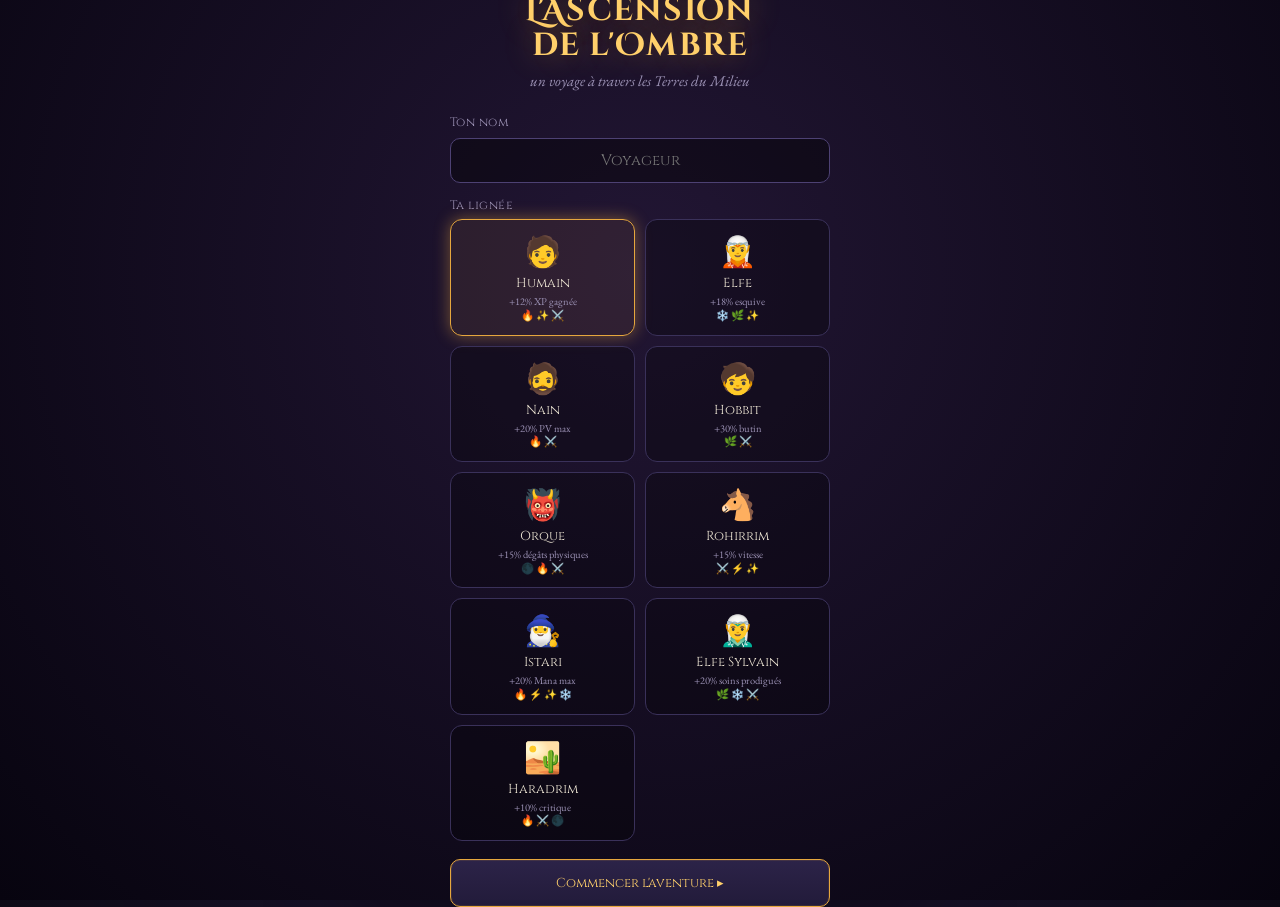
==== commit d5faac1e: "Add files via upload" ====
--- a/index.html
+++ b/index.html
@@ -230,6 +230,24 @@
 @keyframes partFly{0%{opacity:1; transform:translate(-50%,-50%);} 100%{opacity:0;}}
 .projectile{position:absolute; width:22px; height:22px; border-radius:50%; transform:translate(-50%,-50%);
   pointer-events:none; mix-blend-mode:screen; z-index:14; filter:blur(1px);}
+.dropfx{position:absolute; transform:translate(-50%,-50%); pointer-events:none; z-index:15; filter:drop-shadow(0 0 12px rgba(255,140,60,.9));}
+.beamfx{position:absolute; width:30px; transform:translateX(-50%); pointer-events:none; z-index:14; border-radius:0 0 12px 12px;}
+.shardfx{position:absolute; width:9px; height:24px; transform:translate(-50%,-50%); pointer-events:none; z-index:14;
+  clip-path:polygon(50% 0,100% 100%,0 100%); border-radius:2px; mix-blend-mode:screen;}
+.novafx{position:absolute; width:50px; height:50px; border:3px solid #fff; border-radius:50%; transform:translate(-50%,-50%); pointer-events:none; z-index:14;}
+.ringhalo{position:absolute; width:160px; height:160px; transform:translate(-50%,-50%); pointer-events:none; z-index:15; border-radius:50%;
+  border:6px solid var(--ember-bright); box-shadow:0 0 50px 12px rgba(255,180,70,.8), inset 0 0 40px rgba(120,40,160,.9);
+  background:radial-gradient(circle, rgba(40,10,60,.5), transparent 70%);}
+.cmd.ring{grid-column:1/-1; width:100%; border-color:var(--ember-bright); color:var(--ember-bright);
+  background:linear-gradient(180deg, rgba(80,30,20,.5), rgba(40,12,50,.6)); letter-spacing:.5px;}
+.cmd.ring:hover{background:linear-gradient(180deg, rgba(120,45,30,.6), rgba(60,18,70,.7));}
+/* embers / ambiance fantasy */
+#embers{position:absolute; inset:0; pointer-events:none; z-index:2; overflow:hidden;}
+.ember{position:absolute; bottom:-12px; width:4px; height:4px; border-radius:50%;
+  background:radial-gradient(circle,#ffd28a,#ff7a2e); box-shadow:0 0 8px #ff8a3d; opacity:0; animation:emberRise linear infinite;}
+@keyframes emberRise{0%{opacity:0; transform:translateY(0) translateX(0) scale(.6);}
+  10%{opacity:.9;} 90%{opacity:.5;} 100%{opacity:0; transform:translateY(-120vh) translateX(var(--drift,20px)) scale(1.1);}}
+.ring-card{background:linear-gradient(180deg, rgba(60,24,18,.45), rgba(28,16,40,.5)); border-color:rgba(255,170,80,.35);}
 
 /* ---------- MAP ---------- */
 #mapWrap{position:relative; padding:6px 0 30px;}
@@ -362,6 +380,7 @@
     <!-- battle overlays the view -->
     <div id="battle">
       <div class="field-fog"></div>
+      <div id="embers"></div>
       <div id="initRibbon"></div>
       <div id="enemyRow"></div>
       <div id="combatLog"></div>
@@ -446,43 +465,66 @@
     trees:['nature','physique'],passive:'+30% butin',pid:'drop'},
   orque:{n:'Orque',ico:'👹',base:{force:9,esprit:4,vigueur:7,agilite:5,chance:3},
     trees:['tenebres','feu','physique'],passive:'+15% dégâts physiques',pid:'phys'},
+  rohirrim:{n:'Rohirrim',ico:'🐴',base:{force:7,esprit:4,vigueur:6,agilite:8,chance:5},
+    trees:['physique','foudre','lumiere'],passive:'+15% vitesse',pid:'spd'},
+  istari:{n:'Istari',ico:'🧙‍♂️',base:{force:3,esprit:10,vigueur:5,agilite:5,chance:6},
+    trees:['feu','foudre','lumiere','givre'],passive:'+20% Mana max',pid:'mana'},
+  sylvain:{n:'Elfe Sylvain',ico:'🧝‍♂️',base:{force:5,esprit:7,vigueur:5,agilite:8,chance:6},
+    trees:['nature','givre','physique'],passive:'+20% soins prodigués',pid:'heal'},
+  haradrim:{n:'Haradrim',ico:'🏜️',base:{force:8,esprit:5,vigueur:6,agilite:5,chance:7},
+    trees:['feu','physique','tenebres'],passive:'+10% critique',pid:'crit'},
 };
 
-/* TECHNIQUES — arbre par type. kind: attack/heal/buff/debuff.
-   target: one/all. stat: force(phys)/esprit(magie). */
+/* TECHNIQUES — kind: attack/heal/buff/debuff. type ou types:[a,b] (double-type).
+   stat: force(phys)/esprit(magie). vfx: animation dédiée. */
 const TECH=[
-  // PHYSIQUE (toutes races)
-  {id:'ph1',n:'Taillade',ico:'🗡️',type:'physique',kind:'attack',pow:1.15,cost:0,stat:'force',target:'one',lvl:1,desc:'Frappe rapide, sans mana.'},
-  {id:'ph2',n:'Frappe Lourde',ico:'🔨',type:'physique',kind:'attack',pow:1.9,cost:8,stat:'force',target:'one',lvl:4,desc:'Coup puissant.'},
-  {id:'ph3',n:'Tourbillon',ico:'🌀',type:'physique',kind:'attack',pow:1.0,cost:14,stat:'force',target:'all',lvl:9,desc:'Touche tous les ennemis.'},
-  {id:'ph4',n:'Exécution',ico:'☠️',type:'physique',kind:'attack',pow:2.8,cost:22,stat:'force',target:'one',lvl:16,desc:'Dégâts massifs mono-cible.'},
-  // FEU
-  {id:'fe1',n:'Brandon',ico:'🔥',type:'feu',kind:'attack',pow:1.3,cost:7,stat:'esprit',target:'one',lvl:2,status:'brulure',desc:'Peut brûler.'},
-  {id:'fe2',n:'Vague de Flammes',ico:'🌋',type:'feu',kind:'attack',pow:1.1,cost:16,stat:'esprit',target:'all',lvl:7,status:'brulure',desc:'Brûle tous les ennemis.'},
-  {id:'fe3',n:'Météore',ico:'☄️',type:'feu',kind:'attack',pow:3.0,cost:28,stat:'esprit',target:'one',lvl:14,status:'brulure',desc:'Cataclysme de feu.'},
-  // GIVRE
-  {id:'gi1',n:'Éclat de Givre',ico:'❄️',type:'givre',kind:'attack',pow:1.25,cost:7,stat:'esprit',target:'one',lvl:2,status:'gel',desc:'Peut geler.'},
-  {id:'gi2',n:'Blizzard',ico:'🌨️',type:'givre',kind:'attack',pow:1.05,cost:16,stat:'esprit',target:'all',lvl:7,status:'gel',desc:'Gèle la zone.'},
-  {id:'gi3',n:'Tombeau de Glace',ico:'🧊',type:'givre',kind:'attack',pow:2.6,cost:26,stat:'esprit',target:'one',lvl:13,status:'gel',desc:'Emprisonne la cible.'},
-  // FOUDRE
-  {id:'fo1',n:'Étincelle',ico:'⚡',type:'foudre',kind:'attack',pow:1.3,cost:7,stat:'esprit',target:'one',lvl:3,status:'paralysie',desc:'Peut paralyser.'},
-  {id:'fo2',n:'Orage',ico:'🌩️',type:'foudre',kind:'attack',pow:1.1,cost:17,stat:'esprit',target:'all',lvl:8,status:'paralysie',desc:'Foudroie tous.'},
-  {id:'fo3',n:'Jugement',ico:'⛈️',type:'foudre',kind:'attack',pow:2.9,cost:27,stat:'esprit',target:'one',lvl:15,status:'paralysie',desc:'Frappe divine.'},
-  // NATURE
-  {id:'na1',n:'Ronces',ico:'🌿',type:'nature',kind:'attack',pow:1.2,cost:6,stat:'esprit',target:'one',lvl:2,status:'poison',desc:'Peut empoisonner.'},
-  {id:'na2',n:'Don de la Forêt',ico:'🍃',type:'nature',kind:'heal',pow:0.55,cost:14,stat:'esprit',target:'allyAll',lvl:6,desc:'Soigne toute l\'équipe.'},
-  {id:'na3',n:'Étreinte Sylvestre',ico:'🌳',type:'nature',kind:'attack',pow:1.05,cost:18,stat:'esprit',target:'all',lvl:11,status:'poison',desc:'Empoisonne tous.'},
-  // LUMIERE
-  {id:'lu1',n:'Aube',ico:'✨',type:'lumiere',kind:'heal',pow:0.7,cost:10,stat:'esprit',target:'ally',lvl:3,desc:'Soigne un allié.'},
-  {id:'lu2',n:'Bénédiction',ico:'🌟',type:'lumiere',kind:'buff',cost:14,stat:'esprit',target:'allyAll',lvl:8,status:'benediction',desc:'+30% dégâts à l\'équipe.'},
-  {id:'lu3',n:'Châtiment Sacré',ico:'🔆',type:'lumiere',kind:'attack',pow:2.4,cost:22,stat:'esprit',target:'one',lvl:12,desc:'Brûle les ténèbres.'},
-  // TENEBRES
-  {id:'te1',n:'Lame d\'Ombre',ico:'🌑',type:'tenebres',kind:'attack',pow:1.4,cost:8,stat:'esprit',target:'one',lvl:1,status:'vuln',desc:'Rend vulnérable.'},
-  {id:'te2',n:'Drain de Vie',ico:'🩸',type:'tenebres',kind:'attack',pow:1.5,cost:16,stat:'esprit',target:'one',lvl:6,drain:0.5,desc:'Vole la vie.'},
-  {id:'te3',n:'Néant',ico:'⚫',type:'tenebres',kind:'attack',pow:1.2,cost:20,stat:'esprit',target:'all',lvl:11,status:'vuln',desc:'Engloutit tous.'},
-  {id:'te4',n:'Apocalypse',ico:'💀',type:'tenebres',kind:'attack',pow:3.4,cost:34,stat:'esprit',target:'all',lvl:18,desc:'Anéantissement (Nazgûl).',nazgul:true},
+  // ---- PHYSIQUE ----
+  {id:'ph1',n:'Taillade',ico:'🗡️',type:'physique',kind:'attack',pow:1.15,cost:0,stat:'force',target:'one',lvl:1,vfx:'slash',desc:'Frappe rapide, sans mana.'},
+  {id:'ph2',n:'Frappe Lourde',ico:'🔨',type:'physique',kind:'attack',pow:1.9,cost:8,stat:'force',target:'one',lvl:3,vfx:'smash',desc:'Coup puissant.'},
+  {id:'ph3',n:'Tourbillon',ico:'🌀',type:'physique',kind:'attack',pow:1.05,cost:14,stat:'force',target:'all',lvl:8,vfx:'cleave',desc:'Touche tous les ennemis.'},
+  {id:'ph4',n:'Exécution',ico:'☠️',type:'physique',kind:'attack',pow:2.9,cost:22,stat:'force',target:'one',lvl:15,vfx:'pierce',desc:'Dégâts massifs mono-cible.'},
+  {id:'ph5',n:'Lacération',ico:'⚔️',type:'physique',kind:'attack',pow:0.8,cost:12,stat:'force',target:'one',lvl:5,vfx:'slash3',hits:3,desc:'Frappe 3 fois.'},
+  {id:'ph6',n:'Cri de Guerre',ico:'📣',type:'physique',kind:'buff',cost:12,stat:'force',target:'allyAll',lvl:7,status:'rage',vfx:'roar',desc:'Équipe enragée (+dégâts).'},
+  // ---- FEU ----
+  {id:'fe1',n:'Brandon',ico:'🔥',type:'feu',kind:'attack',pow:1.35,cost:7,stat:'esprit',target:'one',lvl:2,status:'brulure',vfx:'fireball',desc:'Peut brûler.'},
+  {id:'fe2',n:'Vague de Flammes',ico:'🌋',type:'feu',kind:'attack',pow:1.15,cost:16,stat:'esprit',target:'all',lvl:6,status:'brulure',vfx:'flamewave',desc:'Brûle tous les ennemis.'},
+  {id:'fe3',n:'Météore',ico:'☄️',type:'feu',kind:'attack',pow:3.1,cost:28,stat:'esprit',target:'one',lvl:13,status:'brulure',vfx:'meteor',desc:'Cataclysme de feu.'},
+  {id:'fe4',n:'Embrasement',ico:'🔆',type:'feu',kind:'attack',pow:2.0,cost:20,stat:'esprit',target:'all',lvl:17,status:'brulure',vfx:'meteor',desc:'Pluie de feu sur tous.'},
+  // ---- GIVRE ----
+  {id:'gi1',n:'Éclat de Givre',ico:'❄️',type:'givre',kind:'attack',pow:1.3,cost:7,stat:'esprit',target:'one',lvl:2,status:'gel',vfx:'iceshard',desc:'Peut geler.'},
+  {id:'gi2',n:'Blizzard',ico:'🌨️',type:'givre',kind:'attack',pow:1.1,cost:16,stat:'esprit',target:'all',lvl:6,status:'gel',vfx:'blizzard',desc:'Gèle la zone.'},
+  {id:'gi3',n:'Tombeau de Glace',ico:'🧊',type:'givre',kind:'attack',pow:2.7,cost:26,stat:'esprit',target:'one',lvl:12,status:'gel',vfx:'frosttomb',desc:'Emprisonne la cible.'},
+  // ---- FOUDRE ----
+  {id:'fo1',n:'Étincelle',ico:'⚡',type:'foudre',kind:'attack',pow:1.35,cost:7,stat:'esprit',target:'one',lvl:3,status:'paralysie',vfx:'bolt',desc:'Peut paralyser.'},
+  {id:'fo2',n:'Orage',ico:'🌩️',type:'foudre',kind:'attack',pow:1.15,cost:17,stat:'esprit',target:'all',lvl:7,status:'paralysie',vfx:'storm',desc:'Foudroie tous.'},
+  {id:'fo3',n:'Jugement',ico:'⛈️',type:'foudre',kind:'attack',pow:3.0,cost:27,stat:'esprit',target:'one',lvl:14,status:'paralysie',vfx:'bolt',desc:'Frappe foudroyante.'},
+  // ---- NATURE ----
+  {id:'na1',n:'Ronces',ico:'🌿',type:'nature',kind:'attack',pow:1.25,cost:6,stat:'esprit',target:'one',lvl:2,status:'poison',vfx:'vine',desc:'Peut empoisonner.'},
+  {id:'na2',n:'Don de la Forêt',ico:'🍃',type:'nature',kind:'heal',pow:0.55,cost:14,stat:'esprit',target:'allyAll',lvl:5,vfx:'heal',desc:'Soigne toute l\'équipe.'},
+  {id:'na3',n:'Étreinte Sylvestre',ico:'🌳',type:'nature',kind:'attack',pow:1.1,cost:18,stat:'esprit',target:'all',lvl:10,status:'poison',vfx:'poisoncloud',desc:'Empoisonne tous.'},
+  {id:'na4',n:'Régénération',ico:'💚',type:'nature',kind:'buff',cost:12,stat:'esprit',target:'ally',lvl:9,status:'regen',vfx:'heal',desc:'Régénère un allié sur 3 tours.'},
+  // ---- LUMIERE ----
+  {id:'lu1',n:'Aube',ico:'✨',type:'lumiere',kind:'heal',pow:0.75,cost:10,stat:'esprit',target:'ally',lvl:3,vfx:'heal',desc:'Soigne un allié.'},
+  {id:'lu2',n:'Bénédiction',ico:'🌟',type:'lumiere',kind:'buff',cost:14,stat:'esprit',target:'allyAll',lvl:7,status:'benediction',vfx:'bless',desc:'+30% dégâts à l\'équipe.'},
+  {id:'lu3',n:'Châtiment Sacré',ico:'🔆',type:'lumiere',kind:'attack',pow:2.5,cost:22,stat:'esprit',target:'one',lvl:11,vfx:'holybeam',desc:'Foudroie de lumière.'},
+  {id:'lu4',n:'Lumière d\'Eärendil',ico:'🌠',type:'lumiere',kind:'attack',pow:1.7,cost:24,stat:'esprit',target:'all',lvl:16,vfx:'holybeam',desc:'Purifie tous les ennemis.'},
+  // ---- TENEBRES (accessibles via race, Anneau ou Nazgûl) ----
+  {id:'te1',n:'Lame d\'Ombre',ico:'🌑',type:'tenebres',kind:'attack',pow:1.45,cost:8,stat:'esprit',target:'one',lvl:1,status:'vuln',vfx:'shadowbolt',desc:'Rend vulnérable.'},
+  {id:'te2',n:'Drain de Vie',ico:'🩸',type:'tenebres',kind:'attack',pow:1.5,cost:16,stat:'esprit',target:'one',lvl:5,drain:0.5,vfx:'drain',desc:'Vole la vie.'},
+  {id:'te3',n:'Néant',ico:'⚫',type:'tenebres',kind:'attack',pow:1.25,cost:20,stat:'esprit',target:'all',lvl:10,status:'vuln',vfx:'voidnova',desc:'Engloutit tous.'},
+  {id:'te4',n:'Apocalypse',ico:'💀',type:'tenebres',kind:'attack',pow:3.6,cost:34,stat:'esprit',target:'all',lvl:18,vfx:'voidnova',nazgul:true,desc:'Anéantissement (Nazgûl).'},
+  // ---- DOUBLE-TYPE ----
+  {id:'dx1',n:'Tempête de Cendres',ico:'🌪️',types:['feu','foudre'],kind:'attack',pow:1.4,cost:20,stat:'esprit',target:'all',lvl:12,status:'brulure',vfx:'ashstorm',desc:'Feu + Foudre sur tous.'},
+  {id:'dx2',n:'Aurore Boréale',ico:'🌈',types:['givre','lumiere'],kind:'attack',pow:1.8,cost:22,stat:'esprit',target:'one',lvl:13,status:'gel',vfx:'aurora',desc:'Givre + Lumière dévastateurs.'},
+  {id:'dx3',n:'Ronce Foudroyée',ico:'🌿',types:['nature','foudre'],kind:'attack',pow:1.5,cost:18,stat:'esprit',target:'one',lvl:10,status:'paralysie',vfx:'thornbolt',desc:'Nature + Foudre.'},
+  {id:'dx4',n:'Brume Maudite',ico:'☠️',types:['tenebres','givre'],kind:'attack',pow:1.45,cost:21,stat:'esprit',target:'all',lvl:14,status:'vuln',vfx:'cursemist',desc:'Ténèbres + Givre sur tous.'},
+  {id:'dx5',n:'Lame Solaire',ico:'🌅',types:['physique','lumiere'],kind:'attack',pow:2.2,cost:18,stat:'force',target:'one',lvl:11,vfx:'sunblade',desc:'Physique + Lumière.'},
+  {id:'dx6',n:'Fureur Volcanique',ico:'🌋',types:['feu','physique'],kind:'attack',pow:2.0,cost:19,stat:'force',target:'one',lvl:12,status:'brulure',vfx:'volcano',desc:'Feu + Physique.'},
 ];
 const TECH_BY_ID={}; TECH.forEach(t=>TECH_BY_ID[t.id]=t);
+function techTypes(t){ return t.types?t.types:[t.type]; }
+function techPrimary(t){ return t.types?t.types[0]:t.type; }
+function techEff(t,defType){ return Math.max(...techTypes(t).map(ty=>typeMult(ty,defType))); }
 
 /* STATUTS */
 const STATUSES={
@@ -493,23 +535,19 @@
   garde:{n:'Garde',ico:'🛡️',col:'#6fd6c4',def:0.5,desc:'-50% dégâts subis'},
   vuln:{n:'Vulnérable',ico:'💢',col:'#d2495c',vuln:0.3,desc:'+30% dégâts subis'},
   benediction:{n:'Bénédiction',ico:'🌟',col:'#ffe9a8',dmgUp:0.3,desc:'+30% dégâts infligés'},
+  rage:{n:'Rage',ico:'🔺',col:'#ff6b88',dmgUp:0.4,desc:'+40% dégâts infligés'},
+  regen:{n:'Régén.',ico:'💚',col:'#7dd0a8',regen:0.08,desc:'Soigne chaque tour'},
 };
 const TYPE_STATUS={feu:'brulure',nature:'poison',givre:'gel',foudre:'paralysie',tenebres:'vuln'};
 
-/* ALLIÉS recrutables (équipe style JRPG) */
+/* ALLIÉS recrutables — caractéristiques propres, niveau & équipement individuels */
 const ALLIES=[
-  {id:'aragorn',n:'Aragorn',ico:'🤴',type:'physique',role:'Bretteur',baseHp:120,baseMana:30,
-   atk:14,spd:108,mag:6,moves:['ph1','ph2','ph4'],recruit:'Rejoint après les Terres Sauvages.'},
-  {id:'legolas',n:'Legolas',ico:'🏹',type:'nature',role:'Archer',baseHp:90,baseMana:50,
-   atk:10,spd:128,mag:11,moves:['ph1','na1','na3'],recruit:'Rejoint après la Forêt de Vertbois.'},
-  {id:'gandalf',n:'Gandalf',ico:'🧙',type:'lumiere',role:'Mage Blanc',baseHp:85,baseMana:80,
-   atk:7,spd:104,mag:18,moves:['lu1','lu3','fo1'],recruit:'Rejoint après les Mines de la Moria.'},
-  {id:'gimli',n:'Gimli',ico:'🪓',type:'feu',role:'Berserker',baseHp:150,baseMana:25,
-   atk:17,spd:92,mag:5,moves:['ph2','ph3','fe1'],recruit:'Rejoint après les Mines de la Moria.'},
-  {id:'galadriel',n:'Galadriel',ico:'👸',type:'givre',role:'Enchanteresse',baseHp:80,baseMana:90,
-   atk:6,spd:116,mag:20,moves:['gi1','gi3','lu2'],recruit:'Rejoint après la Lothlórien.'},
-  {id:'eowyn',n:'Éowyn',ico:'🛡️',type:'lumiere',role:'Chevalière',baseHp:115,baseMana:40,
-   atk:13,spd:112,mag:9,moves:['ph1','ph4','lu1'],recruit:'Rejoint après les Champs du Pelennor.'},
+  {id:'aragorn',n:'Aragorn',ico:'🤴',type:'physique',role:'Bretteur',base:{force:9,esprit:4,vigueur:7,agilite:6,chance:5},moves:['ph1','ph2','ph5','dx5']},
+  {id:'legolas',n:'Legolas',ico:'🏹',type:'nature',role:'Archer',base:{force:6,esprit:6,vigueur:4,agilite:11,chance:7},moves:['ph1','na1','na3','dx3']},
+  {id:'gandalf',n:'Gandalf',ico:'🧙',type:'lumiere',role:'Mage Blanc',base:{force:3,esprit:11,vigueur:5,agilite:6,chance:6},moves:['lu1','lu3','fo1','lu4']},
+  {id:'gimli',n:'Gimli',ico:'🪓',type:'feu',role:'Berserker',base:{force:11,esprit:3,vigueur:9,agilite:3,chance:3},moves:['ph2','ph3','fe1','dx6']},
+  {id:'galadriel',n:'Galadriel',ico:'👸',type:'givre',role:'Enchanteresse',base:{force:2,esprit:12,vigueur:4,agilite:7,chance:7},moves:['gi1','gi3','lu2','dx2']},
+  {id:'eowyn',n:'Éowyn',ico:'🛡️',type:'lumiere',role:'Chevalière',base:{force:8,esprit:6,vigueur:7,agilite:6,chance:5},moves:['ph1','ph4','lu1','dx5']},
 ];
 const ALLY_BY_ID={}; ALLIES.forEach(a=>ALLY_BY_ID[a.id]=a);
 
@@ -538,22 +576,22 @@
 /* CARTE — zones liées en chaîne, drops spécifiques */
 const ZONES=[
   {id:'z1',n:'Terres Sauvages',ico:'🌄',type:'nature',lvl:1,mobs:['gobelin','loup'],boss:'warg',
-   loot:['epee_rouillee','tunique_cuir','botte_usee'],recruit:'aragorn',
+   loot:['epee_rouillee','tunique_cuir','botte_usee'],recruits:['aragorn'],
    desc:'Plaines battues par le vent où rôdent les wargs.'},
   {id:'z2',n:'Forêt de Vertbois',ico:'🌲',type:'nature',lvl:5,mobs:['araignee','esprit','loup'],boss:'sorciere',
-   loot:['arc_elfe','cape_sylvestre','amulette_feuille'],recruit:'legolas',
+   loot:['arc_elfe','cape_sylvestre','amulette_feuille'],recruits:['legolas'],
    desc:'Bois profonds tissés de toiles et de magie ancienne.'},
   {id:'z3',n:'Mines de la Moria',ico:'⛏️',type:'feu',lvl:10,mobs:['orque','troll','balrog_spawn'],boss:'balrog',
-   loot:['hache_naine','plastron_mithril','anneau_braise'],recruit:'gimli',
+   loot:['hache_naine','plastron_mithril','anneau_braise'],recruits:['gimli','gandalf'],
    desc:'Galeries sans fin où dort une flamme oubliée.'},
   {id:'z4',n:'Lothlórien',ico:'🌟',type:'lumiere',lvl:16,mobs:['esprit','spectre','araignee'],boss:'saroumane',
-   loot:['baton_blanc','robe_etoilee','amulette_galadhrim'],recruit:'galadriel',
+   loot:['baton_blanc','robe_etoilee','amulette_galadhrim'],recruits:['galadriel'],
    desc:'Forêt dorée où le temps lui-même se suspend.'},
   {id:'z5',n:'Champs du Pelennor',ico:'⚔️',type:'physique',lvl:24,mobs:['uruk','orque','nazgul_mob'],boss:'roi_spectre',
-   loot:['lame_runique','heaume_gondor','anneau_vaillance'],recruit:'eowyn',
+   loot:['lame_runique','heaume_gondor','anneau_vaillance'],recruits:['eowyn'],
    desc:'La grande bataille fait rage sous les murs de Minas Tirith.'},
   {id:'z6',n:'Mordor — le Mont Destin',ico:'🌋',type:'tenebres',lvl:34,mobs:['nazgul_mob','spectre','balrog_spawn'],boss:'sauron',
-   loot:['lame_morgul','armure_obsidienne','anneau_unique'],recruit:null,
+   loot:['lame_morgul','armure_obsidienne','anneau_unique'],recruits:[],
    desc:'Le cœur des ténèbres. La fin du voyage — ou son commencement.'},
 ];
 const ZONE_BY_ID={}; ZONES.forEach(z=>ZONE_BY_ID[z.id]=z);
@@ -615,7 +653,7 @@
 let S=null;
 function defaultState(){
   return {
-    v:1, created:false,
+    v:2, created:false,
     name:'Voyageur', race:'humain',
     level:1, xp:0,
     statPoints:0, alloc:{force:0,esprit:0,vigueur:0,agilite:0,chance:0},
@@ -624,59 +662,67 @@
     equip:{arme:null,armure:null,casque:null,bottes:null,amulette:null,anneau:null},
     inv:[],
     learned:['ph1'], equippedTech:['ph1'],
-    recruited:[], party:['hero'], allyLevels:{},
+    recruited:[], party:['hero'],
+    allyData:{}, // id -> {level,xp,statPoints,alloc,equip,hpCur,manaCur}
     zoneIdx:0, cleared:[], curZone:'z1',
-    corruption:0, isNazgul:false,
-    autoBattle:false,
+    corruption:0, isNazgul:false, ringUses:0,
+    autoBattle:false, musicOn:true, sfxOn:true,
     kills:0, lastSave:Date.now(),
-    seenIntro:false,
   };
 }
-
-/* ===================================================================
-   STATS DÉRIVÉES
-   =================================================================== */
-function raceBase(){ return RACES[S.race].base; }
-function totalStat(k){
-  let v=raceBase()[k]+(S.alloc[k]||0)+Math.floor(S.level*0.4);
-  // affixes équipées
-  for(let sl in S.equip){ let it=S.equip[sl]; if(it){ it.affixes.forEach(a=>{ if(a.k===k)v+=a.v; }); if(ITEM_BASES[it.base].mainStat===k) v+=it.mainVal; } }
+function ensureAlly(id){
+  if(!S.allyData)S.allyData={};
+  if(!S.allyData[id]){
+    S.allyData[id]={level:Math.max(1,S.level-1),xp:0,statPoints:0,
+      alloc:{force:0,esprit:0,vigueur:0,agilite:0,chance:0},
+      equip:{arme:null,armure:null,casque:null,bottes:null,amulette:null,anneau:null},
+      hpCur:null,manaCur:null};
+  }
+  return S.allyData[id];
+}
+
+/* ===================================================================
+   STATS DÉRIVÉES — unifiées héros / alliés
+   =================================================================== */
+function statBlockFor(kind,id){
+  if(kind==='hero')return {base:RACES[S.race].base, alloc:S.alloc, level:S.level, equip:S.equip};
+  let ad=ensureAlly(id);
+  return {base:ALLY_BY_ID[id].base, alloc:ad.alloc, level:ad.level, equip:ad.equip};
+}
+function statOf(kind,id,k){
+  let b=statBlockFor(kind,id);
+  let v=b.base[k]+(b.alloc[k]||0)+Math.floor(b.level*0.4);
+  for(let sl in b.equip){ let it=b.equip[sl]; if(it){ it.affixes.forEach(a=>{ if(a.k===k)v+=a.v; }); if(ITEM_BASES[it.base].mainStat===k)v+=it.mainVal; } }
   return Math.floor(v);
 }
-function heroDerived(){
-  let F=totalStat('force'),E=totalStat('esprit'),V=totalStat('vigueur'),A=totalStat('agilite'),C=totalStat('chance');
-  let race=RACES[S.race];
-  let hp=40+V*12+S.level*8;
-  let mana=20+E*6+S.level*2;
-  let atkP=6+F*2.2;
-  let atkM=5+E*2.4;
-  let spd=90+A*1.6;
-  let crit=0.05+C*0.006;
-  let dodge=A*0.004; if(race.pid==='dodge')dodge+=0.18;
-  let drop=1+C*0.02; if(race.pid==='drop')drop+=0.30; if(S.isNazgul)drop+=0;
-  // affixes spéciaux
-  let critA=0,hpA=0,manaA=0,ls=0;
-  for(let sl in S.equip){ let it=S.equip[sl]; if(it)it.affixes.forEach(a=>{
+function totalStat(k){ return statOf('hero',null,k); } // compat héros
+function derivedOf(kind,id){
+  let b=statBlockFor(kind,id);
+  let F=statOf(kind,id,'force'),E=statOf(kind,id,'esprit'),V=statOf(kind,id,'vigueur'),A=statOf(kind,id,'agilite'),C=statOf(kind,id,'chance');
+  let lvl=b.level;
+  let hp=40+V*12+lvl*8, mana=20+E*6+lvl*2;
+  let atkP=6+F*2.2, atkM=5+E*2.4, spd=90+A*1.6;
+  let crit=0.05+C*0.006, dodge=A*0.004, drop=1+C*0.02, healMul=1, ls=0;
+  let critA=0,hpA=0,manaA=0;
+  for(let sl in b.equip){ let it=b.equip[sl]; if(it)it.affixes.forEach(a=>{
     if(a.k==='critPct')critA+=a.v; if(a.k==='hpFlat')hpA+=a.v; if(a.k==='manaFlat')manaA+=a.v; if(a.k==='lifesteal')ls+=a.v; }); }
   crit+=critA/100; hp+=hpA; mana+=manaA;
-  if(race.pid==='hp')hp*=1.2;
-  if(race.pid==='phys')atkP*=1.15;
-  if(race.pid==='xp')0;
-  if(S.isNazgul){ atkM*=1.25; mana*=1.15; }
+  let race= kind==='hero'?RACES[S.race]:null;
+  if(race){ let p=race.pid;
+    if(p==='hp')hp*=1.2; if(p==='phys')atkP*=1.15; if(p==='dodge')dodge+=0.18;
+    if(p==='drop')drop+=0.30; if(p==='spd')spd*=1.15; if(p==='mana')mana*=1.2;
+    if(p==='crit')crit+=0.08; if(p==='heal')healMul=1.2;
+  }
+  if(kind==='hero'&&S.isNazgul){ atkM*=1.25; mana*=1.15; }
+  let type= kind==='hero'?heroType():ALLY_BY_ID[id].type;
   return {F,E,V,A,C,maxHp:Math.floor(hp),maxMana:Math.floor(mana),atkP:Math.floor(atkP),atkM:Math.floor(atkM),
-    spd:Math.floor(spd),crit:clamp(crit,0,0.6),dodge:clamp(dodge,0,0.4),drop,lifesteal:ls/100};
-}
+    spd:Math.floor(spd),crit:clamp(crit,0,0.6),dodge:clamp(dodge,0,0.4),drop,healMul,lifesteal:ls/100,type};
+}
+function heroDerived(){ return derivedOf('hero',null); }
+function allyLevel(id){ return ensureAlly(id).level; }
+function allyDerived(id){ let d=derivedOf('ally',id); d.moves=ALLY_BY_ID[id].moves; return d; }
 function xpNeeded(lv){ return Math.floor(50*Math.pow(1.32,lv-1)); }
 function heroType(){ return S.isNazgul?'tenebres':(RACES[S.race].trees[0]); }
-
-/* alliés : stats selon niveau (= niveau héros) */
-function allyLevel(id){ return S.allyLevels[id]||Math.max(1,S.level-1); }
-function allyDerived(id){
-  let a=ALLY_BY_ID[id]; let lv=allyLevel(id);
-  return {maxHp:Math.floor(a.baseHp+lv*9), maxMana:Math.floor(a.baseMana+lv*2),
-    atkP:Math.floor(a.atk+lv*1.4), atkM:Math.floor(a.mag+lv*1.3), spd:a.spd+Math.floor(lv*0.5),
-    crit:0.08, type:a.type, moves:a.moves};
-}
 
 /* ===================================================================
    GÉNÉRATION D'OBJETS
@@ -728,11 +774,14 @@
       maxHp:d.maxHp,maxMana:d.maxMana,d,spd:d.spd,statuses:[],alive:S.hpCur>0,
       moves:S.equippedTech.slice()};
   } else {
-    let a=ALLY_BY_ID[slot]; let d=allyDerived(slot);
-    let st={ref:slot,isHero:false,name:a.n,ico:a.ico,type:d.type,
-      hp:d.maxHp,mana:d.maxMana,maxHp:d.maxHp,maxMana:d.maxMana,d:{atkP:d.atkP,atkM:d.atkM,crit:d.crit,lifesteal:0},
-      spd:d.spd,statuses:[],alive:true,moves:d.moves};
-    return st;
+    let a=ALLY_BY_ID[slot]; let d=allyDerived(slot); let ad=ensureAlly(slot);
+    if(ad.hpCur==null)ad.hpCur=d.maxHp; if(ad.manaCur==null)ad.manaCur=d.maxMana;
+    ad.hpCur=clamp(ad.hpCur,0,d.maxHp); ad.manaCur=clamp(ad.manaCur,0,d.maxMana);
+    return {ref:slot,isHero:false,isAlly:true,name:a.n,ico:a.ico,type:d.type,
+      get hp(){return ad.hpCur;}, set hp(v){ad.hpCur=clamp(v,0,d.maxHp);},
+      get mana(){return ad.manaCur;}, set mana(v){ad.manaCur=clamp(v,0,d.maxMana);},
+      maxHp:d.maxHp,maxMana:d.maxMana,d:{atkP:d.atkP,atkM:d.atkM,crit:d.crit,lifesteal:d.lifesteal,dodge:d.dodge},
+      spd:d.spd,statuses:[],alive:ad.hpCur>0,moves:d.moves};
   }
 }
 function buildEnemies(zone,boss){
@@ -816,6 +865,7 @@
   let skip=false;
   actor.statuses.forEach(s=>{ let d=STATUSES[s.id];
     if(d.dot){ let dmg=Math.max(1,Math.floor(actor.maxHp*d.dot)); actor.hp-=dmg; flyText(unitEl(actor),fmt(dmg),''); spawnBurst(unitEl(actor),d.el); }
+    if(d.regen){ let h=Math.floor(actor.maxHp*d.regen); actor.hp=Math.min(actor.maxHp,actor.hp+h); flyText(unitEl(actor),'+'+fmt(h),'heal'); }
     if(d.skip&&Math.random()<d.skip)skip=true;
   });
   if(actor.hp<=0)actor.alive=false;
@@ -827,19 +877,19 @@
 function dmgCalc(attacker,target,raw,type,opts){
   opts=opts||{};
   let eff=opts.ignoreType?1:typeMult(type,target.type);
+  if(opts.eff!=null)eff=opts.eff;
   let d=raw*eff;
   if(hasStatus(target,'vuln'))d*=1.3;
   if(hasStatus(target,'garde'))d*=0.5;
   if(hasStatus(attacker,'benediction'))d*=1.3;
-  // berserk passif (héros)
+  if(hasStatus(attacker,'rage'))d*=1.4;
   if(attacker.isHero){ for(let sl in S.equip){let it=S.equip[sl]; if(it&&it.passive==='p_berserk'&&attacker.hp<attacker.maxHp*0.3)d*=1.2;} }
-  let crit=Math.random()<(attacker.d?attacker.d.crit:attacker.crit||0.06);
+  let crit=Math.random()<((attacker.d&&attacker.d.crit!=null)?attacker.d.crit:(attacker.crit||0.06));
   if(crit)d*=1.6;
   d=Math.max(1,Math.floor(d));
-  // esquive (joueur cible)
-  if(target.isHero){ let dg=heroDerived().dodge; if(Math.random()<dg){ return {dmg:0,eff,crit:false,dodged:true}; } }
+  let dg=(target.d&&target.d.dodge)?target.d.dodge:0;
+  if(dg&&Math.random()<dg){ return {dmg:0,eff,crit:false,dodged:true}; }
   target.hp-=d; if(target.hp<=0)target.alive=false;
-  // épines (cible héros)
   if(target.isHero){ for(let sl in S.equip){let it=S.equip[sl]; if(it&&it.passive==='p_thorns'){ let r=Math.floor(d*0.15); if(r>0&&attacker.alive){attacker.hp-=r; if(attacker.hp<=0)attacker.alive=false;} }} }
   return {dmg:d,eff,crit,dodged:false};
 }
@@ -857,47 +907,70 @@
   doMove(m,t,target); };
 window.cmdSelectTarget=function(ref){ if(!B)return; let e=B.enemies.find(x=>x.ref===ref&&x.alive); if(e){B.target=e; renderEnemies();} };
 window.cmdItem=function(kind){ if(!canAct())return; let m=B.curMember;
-  if(kind==='potion'){ if(S.gold<0)return; let heal=Math.floor(m.maxHp*0.45); m.hp=Math.min(m.maxHp,m.hp+heal); flyText(unitEl(m),'+'+fmt(heal),'heal'); logB(`${m.name} boit une Potion (+${fmt(heal)} PV).`); }
-  else if(kind==='ether'){ let mn=Math.floor(m.maxMana*0.5); m.mana=Math.min(m.maxMana,m.mana+mn); flyText(unitEl(m),'+'+fmt(mn),'mana'); logB(`${m.name} boit un Éther (+${fmt(mn)} mana).`); }
+  if(kind==='potion'){ let heal=Math.floor(m.maxHp*0.45); m.hp=Math.min(m.maxHp,m.hp+heal); flyText(unitEl(m),'+'+fmt(heal),'heal'); spawnBurst(unitEl(m),'lumiere',true); logB(`${m.name} boit une Potion (+${fmt(heal)} PV).`); sfx('heal'); }
+  else if(kind==='ether'){ let mn=Math.floor(m.maxMana*0.5); m.mana=Math.min(m.maxMana,m.mana+mn); flyText(unitEl(m),'+'+fmt(mn),'mana'); logB(`${m.name} boit un Éther (+${fmt(mn)} mana).`); sfx('magic'); }
   finishMember(); };
+
+// Pouvoir de l'Anneau — accessible à tous dès le départ ; monte lentement la corruption
+window.cmdRing=function(){ if(!canAct())return; let m=B.curMember; if(!m.isHero){ toast('Seul le Porteur peut user de l\'Anneau.'); return; }
+  B.awaiting=false;
+  let targets=aliveEnemies(); let total=0;
+  let raw=(m.d.atkM+m.d.atkP)*2.6;
+  ringFx();
+  targets.forEach(tt=>{ let r=dmgCalc(m,tt,raw,'tenebres',{ignoreType:true}); if(!r.dodged){ flyText(unitEl(tt),fmt(r.dmg),'crit'); shake(unitEl(tt),true); total+=r.dmg; } });
+  // léger soin + corruption lente
+  m.hp=Math.min(m.maxHp,m.hp+Math.floor(m.maxHp*0.12));
+  if(!S.isNazgul){ addCorruption(4); }
+  S.ringUses=(S.ringUses||0)+1;
+  logB(`💍 ${m.name} brandit l'Anneau Unique — ${fmt(total)} dégâts ténébreux !`);
+  sfx('ring');
+  finishMember();
+};
 
 function doMove(actor,t,target){
   B.awaiting=false;
   if(t.cost)actor.mana=Math.max(0,actor.mana-t.cost);
   let stat=t.stat==='force'?(actor.d.atkP):(actor.d.atkM);
-  let type=t.type;
+  let prim=techPrimary(t);
   if(t.kind==='heal'){
-    let amt=Math.floor(stat*(t.pow)+actor.maxHp*0.05);
+    let healMul=(actor.isHero?heroDerived().healMul:1);
+    let amt=Math.floor((stat*(t.pow)+actor.maxHp*0.05)*healMul);
     let targets= t.target==='allyAll'?aliveParty():[lowestAlly()];
-    targets.forEach(tt=>{ tt.hp=Math.min(tt.maxHp,tt.hp+amt); flyText(unitEl(tt),'+'+fmt(amt),'heal'); spawnBurst(unitEl(tt),'lumiere',true); });
+    targets.forEach(tt=>{ tt.hp=Math.min(tt.maxHp,tt.hp+amt); flyText(unitEl(tt),'+'+fmt(amt),'heal'); });
+    playTechVfx(t,actor,targets);
     logB(`${actor.ico} ${actor.name} — ${t.n} : +${fmt(amt)} PV.`);
     sfx('heal');
   } else if(t.kind==='buff'){
-    aliveParty().forEach(tt=>{ addStatus(tt,t.status,3); spawnBurst(unitEl(tt),'lumiere',true); });
-    logB(`${actor.ico} ${actor.name} — ${t.n} : équipe bénie !`);
+    let st=t.status||'benediction';
+    let targets= t.target==='ally'?[lowestAlly()]:aliveParty();
+    targets.forEach(tt=>{ addStatus(tt,st,3); });
+    playTechVfx(t,actor,targets);
+    logB(`${actor.ico} ${actor.name} — ${t.n} : ${STATUSES[st]?STATUSES[st].n:'buff'} !`);
     sfx('magic');
   } else { // attack
     let targets= t.target==='all'?aliveEnemies():[target&&target.alive?target:aliveEnemies()[0]];
-    let totalDealt=0;
+    let hits=t.hits||1; let totalDealt=0; let big=false;
+    playTechVfx(t,actor,targets);
     targets.forEach(tt=>{
       if(!tt)return;
-      let raw=stat*t.pow;
-      let r=dmgCalc(actor,tt,raw,type);
-      if(r.dodged){ flyText(unitEl(tt),'Esquive','miss'); }
-      else{
-        flyText(unitEl(tt),fmt(r.dmg),r.crit?'crit':'');
-        spawnAttackVfx(actor,tt,type,r.crit);
-        totalDealt+=r.dmg;
-        if(t.status&&Math.random()<0.3&&tt.alive){ addStatus(tt,t.status,t.status==='vuln'?2:3); logB(`→ ${tt.name} : ${STATUSES[t.status].n}`); }
+      for(let h=0;h<hits;h++){
+        if(!tt.alive)break;
+        let raw=stat*t.pow;
+        let eff=techEff(t,tt.type);
+        let r=dmgCalc(actor,tt,raw,prim,{eff});
+        if(r.dodged){ flyText(unitEl(tt),'Esquive','miss'); }
+        else{ flyText(unitEl(tt),fmt(r.dmg),r.crit?'crit':''); totalDealt+=r.dmg; if(r.crit)big=true;
+          if(t.status&&Math.random()<0.35&&tt.alive){ addStatus(tt,t.status,t.status==='vuln'?2:3); logB(`→ ${tt.name} : ${STATUSES[t.status].n}`); }
+        }
       }
     });
     if(t.drain&&totalDealt>0){ let h=Math.floor(totalDealt*t.drain); actor.hp=Math.min(actor.maxHp,actor.hp+h); flyText(unitEl(actor),'+'+fmt(h),'heal'); }
-    // lifesteal arme (héros)
-    if(actor.isHero&&actor.d.lifesteal&&totalDealt>0){ let h=Math.floor(totalDealt*actor.d.lifesteal); if(h>0){actor.hp=Math.min(actor.maxHp,actor.hp+h); flyText(unitEl(actor),'+'+fmt(h),'heal');} }
+    if(actor.d&&actor.d.lifesteal&&totalDealt>0){ let h=Math.floor(totalDealt*actor.d.lifesteal); if(h>0){actor.hp=Math.min(actor.maxHp,actor.hp+h); flyText(unitEl(actor),'+'+fmt(h),'heal');} }
     logB(`${actor.ico} ${actor.name} — ${t.n}${t.cost?` (${t.cost} mana)`:''} : ${fmt(totalDealt)} dégâts.`);
-    sfx(t.type==='physique'?'hit':'magic');
-  }
-  // regain mana sur attaque de base
+    sfx(prim==='physique'?'hit':'magic');
+    // corruption si le héros use les ténèbres (lentement)
+    if(actor.isHero&&!S.isNazgul&&techTypes(t).includes('tenebres')){ addCorruption(1.5); }
+  }
   if(!t.cost){ actor.mana=Math.min(actor.maxMana,actor.mana+Math.ceil(actor.maxMana*0.08)); }
   finishMember();
 }
@@ -914,7 +987,7 @@
   // meilleure attaque selon mana + type
   let target=aliveEnemies()[0]; if(!target){finishMember();return;}
   let opts=m.moves.map(id=>TECH_BY_ID[id]).filter(t=>t&&(t.kind==='attack')&&(m.mana||0)>=t.cost);
-  let best=opts.sort((a,b)=>(b.pow*typeMult(b.type,target.type))-(a.pow*typeMult(a.type,target.type)))[0]||TECH_BY_ID.ph1;
+  let best=opts.sort((a,b)=>(b.pow*techEff(b,target.type))-(a.pow*techEff(a,target.type)))[0]||TECH_BY_ID.ph1;
   doMove(m,best,target);
 }
 
@@ -953,21 +1026,33 @@
   let drop=heroDerived().drop;
   let nDrops=boss?ri(2,3):(Math.random()<0.55*drop?1:0);
   for(let i=0;i<nDrops;i++){ let baseId=pick(zone.loot); let r=rollRarity(boss,drop); let it=genItem(baseId,r,lv+(boss?3:0)); S.inv.push(it); drops.push(it); }
-  // level ups
+  // level ups héros
   S.xp+=xp; let gained=0; while(S.xp>=xpNeeded(S.level)){ S.xp-=xpNeeded(S.level); S.level++; S.statPoints+=3; gained++; }
-  // boss : clear + recrue + déblocage
+  // XP & niveaux des alliés présents (en réserve : moitié)
+  let allyMsgs=[];
+  S.recruited.forEach(id=>{ let ad=ensureAlly(id); let active=S.party.includes(id);
+    let axp=Math.floor(xp*(active?0.9:0.4)); ad.xp+=axp; let ag=0;
+    while(ad.xp>=xpNeeded(ad.level)){ ad.xp-=xpNeeded(ad.level); ad.level++; ad.statPoints+=3; ag++; }
+    if(ag>0)allyMsgs.push(`${ALLY_BY_ID[id].ico} ${ALLY_BY_ID[id].n} niv.${ad.level}`);
+  });
+  // RECRUTEMENT : chance en farmant + garanti au boss
   let recruitedMsg='';
+  let pool=(zone.recruits||[]).filter(id=>!S.recruited.includes(id));
+  if(pool.length){
+    let recruit=null;
+    if(boss){ recruit=pool[0]; }
+    else if(Math.random()<0.10*drop){ recruit=pick(pool); }
+    if(recruit){ S.recruited.push(recruit); let ad=ensureAlly(recruit); ad.level=Math.max(1,S.level-1);
+      if(S.party.length<3)S.party.push(recruit);
+      recruitedMsg=`${ALLY_BY_ID[recruit].ico} ${ALLY_BY_ID[recruit].n} rejoint ta quête !`; }
+  }
   if(boss && !S.cleared.includes(zone.id)){
     S.cleared.push(zone.id);
-    if(zone.recruit && !S.recruited.includes(zone.recruit)){ S.recruited.push(zone.recruit); S.allyLevels[zone.recruit]=S.level;
-      if(S.party.length<3)S.party.push(zone.recruit);
-      recruitedMsg=`${ALLY_BY_ID[zone.recruit].ico} ${ALLY_BY_ID[zone.recruit].n} rejoint ton équipe !`; }
-    // déblocage zone suivante
     let idx=ZONES.findIndex(z=>z.id===zone.id); if(idx<ZONES.length-1)S.zoneIdx=Math.max(S.zoneIdx,idx+1);
   }
   if(S.hpCur<=0)S.hpCur=Math.floor(heroDerived().maxHp*0.5);
   save();
-  showResult(true,{gold,xp,matG,essG,drops,gained,recruitedMsg,levelGain:gained});
+  showResult(true,{gold,xp,matG,essG,drops,gained,recruitedMsg,levelGain:gained,allyMsgs});
 }
 function rollRarity(boss,drop){
   let r=Math.random()/ (drop>1? (1+ (drop-1)*0.4):1);
@@ -989,8 +1074,13 @@
 /* ===================================================================
    AFFICHAGE COMBAT
    =================================================================== */
-function openBattle(){ $('#battle').classList.add('on'); $('#resultOverlay').classList.remove('on','win','lose'); }
-function closeBattle(){ $('#battle').classList.remove('on'); B=null; }
+function openBattle(){ $('#battle').classList.add('on'); $('#resultOverlay').classList.remove('on','win','lose'); spawnEmbers(); Music.start(); }
+function closeBattle(){ $('#battle').classList.remove('on'); B=null; Music.stop(); }
+function spawnEmbers(){ let e=$('#embers'); if(!e)return; if(e.childElementCount>0)return;
+  for(let i=0;i<22;i++){ let p=ce('div','ember'); p.style.left=rnd(0,100)+'%';
+    p.style.animationDuration=rnd(6,14)+'s'; p.style.animationDelay=(-rnd(0,12))+'s';
+    p.style.setProperty('--drift',rnd(-40,40)+'px'); let s=rnd(2,5); p.style.width=s+'px'; p.style.height=s+'px';
+    e.appendChild(p); } }
 function logB(msg){ if(!B)return; B.log.unshift(msg); if(B.log.length>16)B.log.length=16;
   let el=$('#combatLog'); if(el)el.innerHTML=B.log.slice(0,3).map((l,i)=>`<div${i===0?' class="lnew"':''}>${l}</div>`).join(''); }
 function unitEl(c){ if(!c)return null;
@@ -1057,11 +1147,12 @@
     <div style="text-align:center;color:var(--faint);padding:14px;font-size:12px">${auto?'L\'équipe combat seule…':'…'}</div>`; return; }
   if(B.menu==='tech'){
     let rows=cur.moves.map(id=>{ let t=TECH_BY_ID[id]; if(!t)return''; let aff=(cur.mana||0)>=t.cost;
-      let eff= t.kind==='attack'&&B.target?typeMult(t.type,B.target.type):1;
+      let eff= t.kind==='attack'&&B.target?techEff(t,B.target.type):1;
       let mark=eff>1?' ▲':eff<1?' ▼':'';
+      let chips=techTypes(t).map(ty=>tchip(ty)).join('');
       return `<div class="tech-row ${aff?'':'dim'}" onclick="${aff?`cmdUseTech('${id}')`:''}">
         <span class="ti">${t.ico}</span>
-        <span class="tn">${t.n} ${tchip(t.type)}${mark}<small>${t.desc}</small></span>
+        <span class="tn">${t.n} ${chips}${mark}<small>${t.desc}</small></span>
         <span class="tc">${t.cost?t.cost+' MP':'—'}</span></div>`;
     }).join('');
     el.innerHTML=`<div class="dock-head"><span class="dt">Techniques — ${cur.name}</span><button class="back-x" onclick="cmdBack()">‹ Retour</button></div>
@@ -1073,13 +1164,15 @@
         <div class="tech-row" onclick="cmdItem('ether')"><span class="ti">🔵</span><span class="tn">Éther<small>+50% Mana</small></span><span class="tc">gratuit</span></div>
       </div>`;
   } else {
+    let ringBtn = cur.isHero ? `<button class="cmd ring" onclick="cmdRing()">💍 ${S.isNazgul?'Pouvoir du Spectre':'Pouvoir de l\'Anneau'}</button>` : '';
     el.innerHTML=`<div class="dock-head"><span class="dt">${cur.ico} ${cur.name}</span>${autoBtn}</div>
       <div class="cmd-grid">
         <button class="cmd atk" onclick="cmdAttack()">⚔️ Attaque</button>
         <button class="cmd tech" onclick="cmdOpenTech()">📖 Techniques</button>
         <button class="cmd def" onclick="cmdDefend()">🛡️ Défendre</button>
         <button class="cmd item" onclick="cmdOpenItems()">🎒 Objets</button>
-      </div>`;
+      </div>
+      ${ringBtn?`<div style="margin-top:7px">${ringBtn}</div>`:''}`;
   }
 }
 window.toggleAuto=function(){ S.autoBattle=!S.autoBattle; sfx('click');
@@ -1090,6 +1183,7 @@
 
 /* RÉSULTAT */
 function showResult(win,data){
+  Music.stop();
   let ov=$('#resultOverlay'); ov.classList.add('on',win?'win':'lose');
   if(win){
     let lootHtml=(data.drops||[]).map(it=>`<div class="loot-pop rar-${it.rar}" style="color:inherit"><span style="color:${['#c7c7c7','#8fe08f','#8fc0ff','#d6a8ff','var(--ember-bright)','#ff96ae'][it.rar]}">${ITEM_BASES[it.base].ico} ${it.name}</span></div>`).join('');
@@ -1097,6 +1191,7 @@
       <div class="reward-line">🪙 <span class="v">${fmt(data.gold)}</span> or · ⚡ <span class="v">${fmt(data.xp)}</span> XP</div>
       <div class="reward-line">⛏️ <span class="v">${data.matG}</span> fragments${data.essG?` · 💎 <span class="v">${data.essG}</span> essence`:''}</div>
       ${data.levelGain?`<div class="reward-line" style="color:var(--ember-bright)">⭐ Niveau ${S.level} ! (+${data.levelGain*3} points de stat)</div>`:''}
+      ${(data.allyMsgs&&data.allyMsgs.length)?`<div class="reward-line" style="color:var(--xp)">⬆ ${data.allyMsgs.join(' · ')}</div>`:''}
       ${lootHtml?`<div class="divider">Butin</div>${lootHtml}`:''}
       ${data.recruitedMsg?`<div class="reward-line" style="color:var(--spectral);margin-top:8px">${data.recruitedMsg}</div>`:''}
       <div style="display:flex;gap:8px;margin-top:18px">
@@ -1179,6 +1274,95 @@
 }
 function shake(el,big){ if(!el)return; el.classList.remove('shk','bigshk'); void el.offsetWidth; el.classList.add(big?'bigshk':'shk'); }
 function bigShake(){ let b=$('#battle'); b.classList.remove('bigshk'); void b.offsetWidth; b.classList.add('bigshk'); setTimeout(()=>b.classList.remove('bigshk'),500); }
+function flash(col,a){ let f=$('#flash'); if(!f)return; if(col)f.style.background=col; f.style.opacity=(a||0.6); setTimeout(()=>{f.style.opacity='0';},120); }
+
+/* éléments qui tombent du ciel / faisceaux */
+function dropFrom(el,col,emoji,sz){ let fx=$('#fx'); if(!el||!fx)return; let c=centerOf(el);
+  let d=ce('div','dropfx'); d.textContent=emoji; d.style.left=c.x+'px'; d.style.top=(c.y-220)+'px'; d.style.fontSize=(sz||44)+'px';
+  fx.appendChild(d);
+  d.animate([{transform:'translate(-50%,-50%) scale(.6)',opacity:0},{transform:'translate(-50%,160px) scale(1.1)',opacity:1,offset:.8},{transform:'translate(-50%,170px) scale(1.2)',opacity:0}],{duration:380,easing:'cubic-bezier(.5,0,1,.4)'});
+  setTimeout(()=>{ d.remove(); spawnBurst(el,col,false); shake(el,true); },360);
+}
+function beamDown(el,col){ let fx=$('#fx'); if(!el||!fx)return; let c=centerOf(el);
+  let b=ce('div','beamfx'); b.style.left=c.x+'px'; b.style.top='0px'; b.style.height=(c.y)+'px';
+  b.style.background=`linear-gradient(180deg, transparent, ${col})`; b.style.boxShadow=`0 0 24px ${col}`;
+  fx.appendChild(b); b.animate([{opacity:0,transform:'translateX(-50%) scaleX(.3)'},{opacity:1,transform:'translateX(-50%) scaleX(1)',offset:.3},{opacity:0}],{duration:420,easing:'ease-out'});
+  setTimeout(()=>{ b.remove(); spawnBurst(el,col,false); shake(el,true); },300);
+}
+function shards(el,col,n){ let fx=$('#fx'); if(!el||!fx)return; let c=centerOf(el);
+  for(let i=0;i<(n||6);i++){ let s=ce('div','shardfx'); let ang=rnd(0,Math.PI*2),dist=rnd(30,60);
+    s.style.left=(c.x+Math.cos(ang)*dist)+'px'; s.style.top=(c.y+Math.sin(ang)*dist)+'px';
+    s.style.background=`linear-gradient(${rnd(0,360)}deg, ${col}, #fff)`; fx.appendChild(s);
+    s.animate([{opacity:0,transform:'translate(-50%,-50%) scale(.2) rotate(0deg)'},{opacity:1,transform:`translate(-50%,-50%) scale(1) rotate(${rnd(-60,60)}deg)`,offset:.4},{opacity:0,transform:'translate(-50%,-50%) scale(.6)'}],{duration:rnd(360,520),easing:'ease-out'});
+    setTimeout(()=>s.remove(),540);
+  }
+  spawnBurst(el,col,true);
+}
+function novaRing(el,col,sz){ let fx=$('#fx'); if(!el||!fx)return; let c=centerOf(el);
+  let r=ce('div','novafx'); r.style.left=c.x+'px'; r.style.top=c.y+'px'; r.style.borderColor=col; r.style.boxShadow=`0 0 24px ${col}`;
+  fx.appendChild(r); r.animate([{opacity:.9,transform:'translate(-50%,-50%) scale(.2)'},{opacity:0,transform:`translate(-50%,-50%) scale(${sz||3})`}],{duration:520,easing:'ease-out'});
+  setTimeout(()=>r.remove(),540);
+}
+function multiSlash(el,n){ for(let i=0;i<(n||3);i++)setTimeout(()=>spawnSlash(el),i*110); shake(el,true); }
+
+const VFX_EL={meteor:'feu',flamewave:'feu',fireball:'feu',volcano:'feu',
+  iceshard:'givre',blizzard:'givre',frosttomb:'givre',
+  bolt:'foudre',storm:'foudre',spark:'foudre',
+  vine:'nature',poisoncloud:'nature',
+  holybeam:'lumiere',bless:'lumiere',heal:'lumiere',
+  shadowbolt:'tenebres',drain:'tenebres',voidnova:'tenebres',cursemist:'tenebres'};
+
+function playTechVfx(t,attacker,targets){
+  let vfx=t.vfx||'burst'; let prim=techPrimary(t); let col=TYPES[prim]?TYPES[prim].col:'#fff';
+  let from=unitEl(attacker);
+  targets.forEach((tt,i)=>{ let el=unitEl(tt); if(!el)return;
+    setTimeout(()=>{
+      switch(vfx){
+        case'slash': case'smash': case'cleave': case'pierce': spawnSlash(el); shake(el,vfx!=='slash'); break;
+        case'slash3': multiSlash(el,3); break;
+        case'sunblade': spawnSlash(el); spawnBurst(el,'lumiere',false); break;
+        case'volcano': spawnSlash(el); spawnBurst(el,'feu',false); break;
+        case'meteor': dropFrom(el,'feu','☄️',54); flash('#ff7a3d',.4); break;
+        case'fireball': spawnProjectile(from,el,'feu',()=>spawnBurst(el,'feu',false)); break;
+        case'flamewave': spawnBurst(el,'feu',false); break;
+        case'iceshard': spawnProjectile(from,el,'givre',()=>shards(el,TYPES.givre.col,6)); break;
+        case'blizzard': shards(el,TYPES.givre.col,7); break;
+        case'frosttomb': dropFrom(el,'givre','🧊',54); break;
+        case'bolt': case'spark': beamDown(el,TYPES.foudre.col); break;
+        case'storm': beamDown(el,TYPES.foudre.col); break;
+        case'thornbolt': beamDown(el,TYPES.foudre.col); spawnBurst(el,'nature',true); break;
+        case'vine': spawnBurst(el,'nature',false); break;
+        case'poisoncloud': spawnBurst(el,'nature',false); novaRing(el,TYPES.nature.col,2.2); break;
+        case'holybeam': beamDown(el,TYPES.lumiere.col); flash('#fff3c8',.4); break;
+        case'shadowbolt': spawnProjectile(from,el,'tenebres',()=>spawnBurst(el,'tenebres',false)); break;
+        case'drain': spawnProjectile(from,el,'tenebres',()=>{spawnBurst(el,'tenebres',false); if(from)spawnProjectile(el,from,'tenebres');}); break;
+        case'voidnova': novaRing(el,TYPES.tenebres.col,3); spawnBurst(el,'tenebres',false); break;
+        case'cursemist': novaRing(el,TYPES.tenebres.col,2.4); spawnBurst(el,'givre',true); break;
+        case'ashstorm': spawnBurst(el,'feu',false); shards(el,TYPES.foudre.col,4); break;
+        case'aurora': beamDown(el,TYPES.givre.col); spawnBurst(el,'lumiere',false); break;
+        case'heal': spawnBurst(el,'lumiere',true); break;
+        case'bless': novaRing(el,TYPES.lumiere.col,2); spawnBurst(el,'lumiere',true); break;
+        case'roar': novaRing(el,'#ff6b88',2); break;
+        default: { if(from&&prim!=='physique')spawnProjectile(from,el,prim,()=>spawnBurst(el,prim,false)); else spawnBurst(el,prim,false); }
+      }
+    }, i*70);
+  });
+  if(t.target==='all'||t.pow>=2.4){ bigShake(); flash(col,.35); }
+}
+
+function ringFx(){
+  let fx=$('#fx'); if(!fx)return;
+  flash('#1a0a2e',.55);
+  // halo ténébreux global + anneau central
+  let br=$('#battle').getBoundingClientRect();
+  let cx=br.width/2, cy=br.height*0.45;
+  let r=ce('div','ringhalo'); r.style.left=cx+'px'; r.style.top=cy+'px'; fx.appendChild(r);
+  r.animate([{opacity:.95,transform:'translate(-50%,-50%) scale(.3) rotate(0deg)'},{opacity:0,transform:'translate(-50%,-50%) scale(4) rotate(40deg)'}],{duration:700,easing:'ease-out'});
+  setTimeout(()=>r.remove(),720);
+  // nova sur chaque ennemi
+  aliveEnemies().forEach((tt,i)=>{ let el=unitEl(tt); if(el)setTimeout(()=>novaRing(el,TYPES.tenebres.col,3),i*80+200); });
+  bigShake();
+}
 
 /* ===================================================================
    AUDIO (léger)
@@ -1190,6 +1374,7 @@
   g.gain.setValueAtTime(g.gain.value,a.currentTime); g.gain.exponentialRampToValueAtTime(0.0001,a.currentTime+(dur||0.15));
   o.start(); o.stop(a.currentTime+(dur||0.15)); }catch(e){} }
 function sfx(k){
+  if(S&&!S.sfxOn)return;
   switch(k){
     case'click':beep(420,0.06,'triangle',0.05);break;
     case'hit':beep(180,0.1,'square',0.07);break;
@@ -1199,8 +1384,47 @@
     case'win':[523,659,784,1046].forEach((f,i)=>setTimeout(()=>beep(f,0.2,'triangle',0.07),i*120));break;
     case'lose':[300,240,180].forEach((f,i)=>setTimeout(()=>beep(f,0.3,'sawtooth',0.06),i*150));break;
     case'level':[659,784,1046].forEach((f,i)=>setTimeout(()=>beep(f,0.18,'sine',0.07),i*90));break;
-  }
-}
+    case'ring':[110,98,82,73].forEach((f,i)=>setTimeout(()=>beep(f,0.4,'sawtooth',0.06),i*90));break;
+  }
+}
+
+/* ---- MUSIQUE DE COMBAT ÉPIQUE (procédurale, en boucle) ---- */
+const Music=(function(){
+  let timer=null, master=null, step=0, playing=false;
+  // progression mineure héroïque (Am–F–C–G en degrés), basses + accords + lead
+  const prog=[ [57,60,64], [53,57,60], [48,52,55], [55,59,62] ]; // MIDI-ish (A,F,C,G triads, octave réf)
+  function mtof(m){ return 440*Math.pow(2,(m-69)/12); }
+  function note(freq,t,dur,type,vol,toDest){ let a=ac(); if(!a)return; let o=a.createOscillator(),g=a.createGain();
+    o.type=type; o.frequency.value=freq; o.connect(g); g.connect(toDest||a.destination);
+    g.gain.setValueAtTime(0.0001,t); g.gain.exponentialRampToValueAtTime(vol,t+0.03); g.gain.exponentialRampToValueAtTime(0.0001,t+dur);
+    o.start(t); o.stop(t+dur+0.05); }
+  function tick(){
+    let a=ac(); if(!a||!playing)return;
+    let t=a.currentTime+0.05; let bar=Math.floor(step/4)%prog.length; let beat=step%4;
+    let chord=prog[bar];
+    // basse (tous les temps, octave grave)
+    note(mtof(chord[0]-12), t, 0.5, 'triangle', 0.10, master);
+    // kick-ish
+    note(70, t, 0.12, 'sine', 0.12, master);
+    // accord sur temps 1 et 3
+    if(beat%2===0){ chord.forEach(n=>note(mtof(n), t, 0.45, 'sawtooth', 0.022, master)); }
+    // lead héroïque
+    let leadSeq=[chord[2]+12, chord[1]+12, chord[2]+12, chord[0]+19];
+    note(mtof(leadSeq[beat]), t+0.0, 0.28, 'square', 0.03, master);
+    // cymbale légère sur contretemps
+    if(beat===2)note(9000+Math.random()*400, t, 0.05, 'square', 0.008, master);
+    step++;
+  }
+  return {
+    start(){ if(playing)return; let a=ac(); if(!a)return; if(!(S&&S.musicOn))return;
+      master=a.createGain(); master.gain.value=0; master.connect(a.destination);
+      master.gain.setValueAtTime(0.0001,a.currentTime); master.gain.linearRampToValueAtTime(0.5,a.currentTime+1.2);
+      playing=true; step=0; tick(); timer=setInterval(tick, 300); }, // ~200 BPM croches
+    stop(){ playing=false; if(timer)clearInterval(timer); timer=null;
+      if(master){ let a=ac(); try{ master.gain.linearRampToValueAtTime(0.0001,a.currentTime+0.4);}catch(e){} let m=master; setTimeout(()=>{try{m.disconnect();}catch(e){}},500); master=null; } },
+    isPlaying(){ return playing; }
+  };
+})();
 
 /* ===================================================================
    NAVIGATION ÉCRANS
@@ -1236,7 +1460,7 @@
       <div class="zmid">
         <div class="zname">${z.n} ${tchip(z.type)}</div>
         <div class="zdesc">${unlocked?z.desc:'Vainc le boss précédent pour débloquer.'}</div>
-        <div class="zmeta">Niveau conseillé ${z.lvl}${z.recruit&&unlocked?` · Recrue : ${ALLY_BY_ID[z.recruit].n}`:''}</div>
+        <div class="zmeta">Niveau conseillé ${z.lvl}${(z.recruits&&z.recruits.length&&unlocked)?` · Recrues : ${z.recruits.map(r=>ALLY_BY_ID[r].n).join(', ')}`:''}</div>
       </div>
       ${cleared?'<span class="cleared-tag">✓ Boss vaincu</span>':''}
     </div>`;
@@ -1263,44 +1487,134 @@
 window.rest=function(){ if(S.gold<10){toast('Pas assez d\'or.');return;} S.gold-=10; let d=heroDerived(); S.hpCur=d.maxHp; S.manaCur=d.maxMana; sfx('heal'); toast('🏕️ Repos pris. PV et Mana restaurés.'); renderMap(); renderTop(); save(); };
 
 /* ===================================================================
-   ÉCRAN ÉQUIPE
-   =================================================================== */
+   ÉCRAN ÉQUIPE — roster + fiche détaillée (niveau, stats, équipement)
+   =================================================================== */
+let partyView={mode:'roster', id:null};
 function renderPartyScreen(){
   let el=$('#screen-party'); if(!el)return;
-  let d=heroDerived();
-  let html=`<div class="panel-title">Ton Équipe</div>
-    <div class="sub" style="text-align:center;margin-bottom:12px">Jusqu'à 3 combattants. Touche un allié pour l'ajouter ou le retirer.</div>`;
-  // équipe active
-  html+=`<div class="divider">Actifs (${S.party.length}/3)</div>`;
-  S.party.forEach(ref=>{
-    if(ref==='hero'){ html+=`<div class="inv-item rar-4"><span class="iico">${S.isNazgul?'☠️':RACES[S.race].ico}</span>
-      <div class="imid"><div class="iname">${S.name} (toi) ${tchip(heroType())}</div>
-      <div class="iaff">Niv. ${S.level} · PV ${fmt(d.maxHp)} · Mana ${fmt(d.maxMana)} · Vit ${d.spd}</div></div></div>`; }
-    else{ let a=ALLY_BY_ID[ref]; let ad=allyDerived(ref);
-      html+=`<div class="inv-item rar-2"><span class="iico">${a.ico}</span>
-      <div class="imid"><div class="iname">${a.n} ${tchip(a.type)}</div>
-      <div class="iaff">${a.role} · Niv.${allyLevel(ref)} · PV ${fmt(ad.maxHp)} · Vit ${ad.spd}</div></div>
-      <button class="btn sm ghost" onclick="benchAlly('${ref}')">Retirer</button></div>`; }
-  });
-  // banc
+  if(partyView.mode==='detail'){ return renderCharDetail(el, partyView.id); }
+  let html=`<div class="panel-title">Ta Compagnie</div>
+    <div class="sub" style="text-align:center;margin-bottom:12px">Équipe active de 3. Gère niveaux, stats et équipement de chacun.</div>`;
+  html+=`<div class="divider">En première ligne (${S.party.length}/3)</div>`;
+  S.party.forEach(ref=>html+=memberRow(ref,true));
   let bench=S.recruited.filter(r=>!S.party.includes(r));
   html+=`<div class="divider">Réserve</div>`;
-  if(bench.length===0 && S.recruited.length===0) html+=`<div class="empty-note">Aucun allié recruté. Vaincs les boss de zone pour rallier des héros à ta cause.</div>`;
-  bench.forEach(ref=>{ let a=ALLY_BY_ID[ref]; let ad=allyDerived(ref);
-    html+=`<div class="inv-item rar-1"><span class="iico">${a.ico}</span>
-      <div class="imid"><div class="iname">${a.n} ${tchip(a.type)}</div>
-      <div class="iaff">${a.role} · Niv.${allyLevel(ref)} · PV ${fmt(ad.maxHp)}</div></div>
-      <button class="btn sm gold" onclick="activateAlly('${ref}')" ${S.party.length>=3?'disabled':''}>Ajouter</button></div>`; });
-  // aperçu des recrues à venir
-  html+=`<div class="divider">Recrues à découvrir</div>`;
-  ZONES.filter(z=>z.recruit&&!S.recruited.includes(z.recruit)).forEach(z=>{
-    html+=`<div class="inv-item" style="opacity:.6"><span class="iico">❓</span>
-      <div class="imid"><div class="iname">Héros inconnu</div><div class="iaff">${z.n} — vaincs ${BOSSES[z.boss].n}</div></div></div>`;
-  });
+  if(bench.length===0&&S.recruited.length===0)html+=`<div class="empty-note">Aucun allié encore rallié. En explorant une région, ses héros peuvent rejoindre ta quête — et les boss les rallient à coup sûr.</div>`;
+  bench.forEach(ref=>html+=memberRow(ref,false));
+  html+=`<div class="divider">À découvrir</div>`;
+  let pending=ZONES.filter(z=>(z.recruits||[]).some(r=>!S.recruited.includes(r)));
+  if(pending.length===0)html+=`<div class="empty-note">Tu as rallié tous les héros connus.</div>`;
+  pending.forEach(z=>{ let unknown=z.recruits.filter(r=>!S.recruited.includes(r));
+    html+=`<div class="inv-item" style="opacity:.55"><span class="iico">❓</span>
+      <div class="imid"><div class="iname">${unknown.length} héros inconnu(s)</div><div class="iaff">${z.n} — explore ou vaincs ${BOSSES[z.boss].n}</div></div></div>`; });
   el.innerHTML=html;
 }
-window.benchAlly=function(ref){ S.party=S.party.filter(r=>r!==ref); sfx('click'); renderPartyScreen(); save(); };
-window.activateAlly=function(ref){ if(S.party.length>=3){toast('Équipe pleine (3).');return;} S.party.push(ref); sfx('click'); renderPartyScreen(); save(); };
+function memberRow(ref,active){
+  if(ref==='hero'){ let d=heroDerived();
+    return `<div class="inv-item rar-4"><span class="iico">${S.isNazgul?'☠️':RACES[S.race].ico}</span>
+      <div class="imid"><div class="iname">${S.name} (toi) ${tchip(heroType())}</div>
+      <div class="iaff">Niv. ${S.level} · PV ${fmt(d.maxHp)} · ATQ ${fmt(Math.max(d.atkP,d.atkM))} · Vit ${d.spd}</div></div>
+      <button class="btn sm gold" onclick="openCharDetail('hero')">Gérer</button></div>`; }
+  let a=ALLY_BY_ID[ref]; let d=allyDerived(ref); let ad=ensureAlly(ref); let pts=ad.statPoints>0?` · <span style="color:var(--ember-bright)">${ad.statPoints}⊕</span>`:'';
+  return `<div class="inv-item rar-2"><span class="iico">${a.ico}</span>
+    <div class="imid"><div class="iname">${a.n} ${tchip(a.type)}</div>
+    <div class="iaff">${a.role} · Niv.${ad.level} · PV ${fmt(d.maxHp)} · Vit ${d.spd}${pts}</div></div>
+    <div style="display:flex;flex-direction:column;gap:4px">
+      <button class="btn sm gold" onclick="openCharDetail('${ref}')">Gérer</button>
+      ${active?`<button class="btn sm ghost" onclick="benchAlly('${ref}')">Retirer</button>`
+              :`<button class="btn sm ghost" onclick="activateAlly('${ref}')" ${S.party.length>=3?'disabled':''}>Aligner</button>`}
+    </div></div>`;
+}
+window.openCharDetail=function(id){ partyView={mode:'detail',id}; sfx('click'); renderPartyScreen(); };
+window.closeCharDetail=function(){ partyView={mode:'roster',id:null}; sfx('click'); renderPartyScreen(); };
+
+function renderCharDetail(el,id){
+  let isHero=id==='hero';
+  let d= isHero?heroDerived():allyDerived(id);
+  let lvl= isHero?S.level:ensureAlly(id).level;
+  let xp= isHero?S.xp:ensureAlly(id).xp;
+  let pts= isHero?S.statPoints:ensureAlly(id).statPoints;
+  let alloc= isHero?S.alloc:ensureAlly(id).alloc;
+  let equip= isHero?S.equip:ensureAlly(id).equip;
+  let name= isHero?S.name:ALLY_BY_ID[id].n;
+  let ico= isHero?(S.isNazgul?'☠️':RACES[S.race].ico):ALLY_BY_ID[id].ico;
+  let sub= isHero?`${RACES[S.race].ico} ${RACES[S.race].n}`:`${ALLY_BY_ID[id].role} ${tchip(ALLY_BY_ID[id].type)}`;
+  let html=`<div style="display:flex;align-items:center;gap:8px;margin-bottom:8px">
+      <button class="back-x" onclick="closeCharDetail()">‹ Compagnie</button>
+      <div class="panel-title" style="flex:1;margin:0;font-size:16px">${ico} ${name}</div></div>
+    <div class="sub" style="text-align:center;margin-bottom:10px">${sub} · Niveau ${lvl}</div>
+    <div class="card">
+      <div class="pnum" style="font-size:11px;color:var(--muted);display:flex;justify-content:space-between"><span>XP</span><span>${fmt(xp)} / ${fmt(xpNeeded(lvl))}</span></div>
+      <div class="bar xp"><i style="width:${Math.min(100,xp/xpNeeded(lvl)*100)}%"></i></div>
+    </div>`;
+  // stats allocation
+  html+=`<div class="card"><div style="display:flex;justify-content:space-between;align-items:center;margin-bottom:6px">
+      <span class="cz" style="font-size:13px;color:var(--ember-bright)">Caractéristiques</span>
+      <span style="font-size:12px;color:var(--muted)">Points : <b style="color:var(--ember-bright)">${pts}</b></span></div>`;
+  STAT_KEYS.forEach(k=>{ let info=STAT_INFO[k]; let val= isHero?totalStat(k):statOf('ally',id,k);
+    html+=`<div class="stat-row"><div style="flex:1"><div class="sname">${info.ico} ${info.n}</div><div class="sdesc">${info.d}</div></div>
+      <div class="sval">${val}</div>
+      <button class="plusbtn" onclick="${isHero?`allocStat('${k}')`:`allocAlly('${id}','${k}')`}" ${pts<=0?'disabled':''}>+</button></div>`; });
+  html+=`</div>`;
+  // équipement
+  html+=`<div class="card"><div class="cz" style="font-size:13px;color:var(--ember-bright);margin-bottom:8px">Équipement</div><div class="equip-grid">`;
+  SLOTS.forEach(sl=>{ let it=equip[sl.id];
+    html+=`<div class="eslot ${it?'filled rar-'+it.rar:''}" onclick="openPicker('${id}','${sl.id}')">
+      <div class="eslico">${it?ITEM_BASES[it.base].ico:sl.ico}</div>
+      <div class="esllab">${sl.n}</div>
+      <div class="eitem">${it?`<span class="rar-${it.rar}" style="color:inherit">${RARITIES[it.rar].n}</span>`:'<span style="color:var(--faint)">vide</span>'}</div>
+    </div>`; });
+  html+=`</div><div class="sub" style="text-align:center;font-size:11px">Touche un emplacement pour équiper depuis ton sac.</div></div>`;
+  // derived
+  html+=`<div class="card">
+    <div class="kv"><span class="k">⚔️ Attaque physique</span><span class="v">${fmt(d.atkP)}</span></div>
+    <div class="kv"><span class="k">🔮 Attaque magique</span><span class="v">${fmt(d.atkM)}</span></div>
+    <div class="kv"><span class="k">❤️ PV max</span><span class="v">${fmt(d.maxHp)}</span></div>
+    <div class="kv"><span class="k">💧 Mana max</span><span class="v">${fmt(d.maxMana)}</span></div>
+    <div class="kv"><span class="k">🪶 Vitesse</span><span class="v">${d.spd}</span></div>
+    <div class="kv"><span class="k">🎯 Critique</span><span class="v">${Math.round(d.crit*100)}%</span></div>
+    <div class="kv"><span class="k">💨 Esquive</span><span class="v">${Math.round(d.dodge*100)}%</span></div>
+  </div>`;
+  if(!isHero){
+    let active=S.party.includes(id);
+    html+=`<div style="display:flex;gap:8px">
+      ${active?`<button class="btn ghost block" onclick="benchAlly('${id}');closeCharDetail()">Mettre en réserve</button>`
+              :`<button class="btn gold block" onclick="activateAlly('${id}');renderPartyScreen()" ${S.party.length>=3?'disabled':''}>Aligner au combat</button>`}</div>`;
+    let mvs=ALLY_BY_ID[id].moves.map(m=>TECH_BY_ID[m]).filter(Boolean);
+    html+=`<div class="card" style="margin-top:10px"><div class="cz" style="font-size:12px;color:var(--muted);margin-bottom:6px">Techniques innées</div>
+      ${mvs.map(t=>`<div style="font-size:12px;padding:3px 0">${t.ico} ${t.n} ${techTypes(t).map(ty=>tchip(ty)).join('')}</div>`).join('')}</div>`;
+  } else {
+    html+=`<button class="btn ghost block" onclick="openScreen('hero')">Voir corruption & options ▸</button>`;
+  }
+  el.innerHTML=html;
+}
+window.benchAlly=function(ref){ S.party=S.party.filter(r=>r!==ref); sfx('click'); if(partyView.mode!=='detail')renderPartyScreen(); save(); };
+window.activateAlly=function(ref){ if(S.party.length>=3){toast('Équipe pleine (3 max).');return;} if(!S.party.includes(ref))S.party.push(ref); sfx('click'); renderPartyScreen(); save(); };
+window.allocAlly=function(id,k){ let ad=ensureAlly(id); if(ad.statPoints<=0)return; ad.statPoints--; ad.alloc[k]=(ad.alloc[k]||0)+1; sfx('click'); renderPartyScreen(); save(); };
+
+/* picker d'équipement (modal) pour héros ou allié */
+window.openPicker=function(target,slot){
+  let equip= target==='hero'?S.equip:ensureAlly(target).equip;
+  let cur=equip[slot];
+  let items=S.inv.filter(it=>ITEM_BASES[it.base].slot===slot).sort((a,b)=>b.rar-a.rar||b.ilvl-a.ilvl);
+  let bg=ce('div','modal-bg'); bg.onclick=e=>{ if(e.target===bg)bg.remove(); };
+  let rows=items.map(it=>`<div class="inv-item rar-${it.rar}" style="margin-bottom:6px;cursor:pointer" onclick="pickEquip('${target}','${it.iid}')">
+      <span class="iico">${ITEM_BASES[it.base].ico}</span>
+      <div class="imid"><div class="iname">${it.name} <span style="color:var(--faint);font-size:10px">i${it.ilvl}</span></div>
+      <div class="iaff">${affixText(it)}</div>${it.passive?`<div class="ipass">${passiveText(it)}</div>`:''}</div></div>`).join('');
+  bg.innerHTML=`<div class="modal"><h3>${SLOTS.find(s=>s.id===slot).ico} ${SLOTS.find(s=>s.id===slot).n}</h3>
+    ${cur?`<button class="btn ghost block" style="margin-bottom:10px" onclick="pickUnequip('${target}','${slot}')">Déséquiper ${cur.name}</button>`:''}
+    ${rows||'<div class="empty-note">Aucune pièce de ce type dans ton sac.</div>'}
+    <button class="btn ghost block" style="margin-top:8px" onclick="this.closest('.modal-bg').remove()">Fermer</button></div>`;
+  document.body.appendChild(bg);
+};
+window.pickEquip=function(target,iid){ equipTo(target,parseInt(iid)); document.querySelectorAll('.modal-bg').forEach(m=>m.remove()); renderPartyScreen(); renderTop(); };
+window.pickUnequip=function(target,slot){ unequipFrom(target,slot); document.querySelectorAll('.modal-bg').forEach(m=>m.remove()); renderPartyScreen(); renderTop(); };
+function equipTo(target,iid){ let it=S.inv.find(x=>x.iid===iid); if(!it)return; let slot=ITEM_BASES[it.base].slot;
+  let eq= target==='hero'?S.equip:ensureAlly(target).equip;
+  let prev=eq[slot]; eq[slot]=it; S.inv=S.inv.filter(x=>x.iid!==iid); if(prev)S.inv.push(prev);
+  if(target==='hero')S.hpCur=Math.min(S.hpCur,heroDerived().maxHp); sfx('click'); toast(`✓ ${it.name} équipé.`); save(); }
+function unequipFrom(target,slot){ let eq= target==='hero'?S.equip:ensureAlly(target).equip; let it=eq[slot]; if(!it)return; eq[slot]=null; S.inv.push(it); sfx('click'); save(); }
 
 /* ===================================================================
    ÉCRAN SAC (inventaire + équipement + forge)
@@ -1355,31 +1669,45 @@
    ÉCRAN TECHNIQUES
    =================================================================== */
 let techTab=null;
+function availableTrees(){
+  let trees=RACES[S.race].trees.slice();
+  trees.push('physique');      // tout le monde sait se battre
+  trees.push('tenebres');      // l'Anneau ouvre la voie des Ténèbres à tous
+  trees.push('double');        // techniques double-type
+  return [...new Set(trees)];
+}
+function canLearnTech(t){
+  let avail=availableTrees();
+  // double-type : il faut maîtriser au moins un des deux arbres
+  return techTypes(t).some(ty=>avail.includes(ty));
+}
 function renderTech(){
   let el=$('#screen-tech'); if(!el)return;
-  let trees=RACES[S.race].trees.slice(); if(S.isNazgul&&!trees.includes('tenebres'))trees.push('tenebres'); trees.push('physique');
-  trees=[...new Set(trees)];
+  let trees=availableTrees();
   if(!techTab||!trees.includes(techTab))techTab=trees[0];
   let html=`<div class="panel-title">Grimoire de ${RACES[S.race].n}</div>
-    <div class="sub" style="text-align:center;margin-bottom:6px">Apprends des techniques (💎 essence). Équipe-en jusqu'à 6 pour le combat.</div>
+    <div class="sub" style="text-align:center;margin-bottom:6px">Apprends des techniques (💎 essence) selon ta race. L'Anneau t'ouvre les Ténèbres. Équipe-en jusqu'à 6.</div>
     <div style="text-align:center;margin-bottom:10px;font-size:12px">Équipées : <b style="color:var(--ember-bright)">${S.equippedTech.length}/6</b> · Essence : 💎 ${fmt(S.ess)}</div>`;
-  // onglets d'arbre
   html+=`<div style="display:flex;gap:6px;flex-wrap:wrap;justify-content:center;margin-bottom:12px">`;
-  trees.forEach(t=>{ html+=`<button class="btn sm ${techTab===t?'gold':'ghost'}" onclick="setTechTab('${t}')">${TYPES[t].ico} ${TYPES[t].n}</button>`; });
+  trees.forEach(t=>{ let label= t==='double'?'🌪️ Doubles':`${TYPES[t].ico} ${TYPES[t].n}`;
+    html+=`<button class="btn sm ${techTab===t?'gold':'ghost'}" onclick="setTechTab('${t}')">${label}</button>`; });
   html+=`</div>`;
-  let list=TECH.filter(t=>t.type===techTab && (!t.nazgul||S.isNazgul));
+  let list = techTab==='double'
+    ? TECH.filter(t=>t.types)
+    : TECH.filter(t=>!t.types && t.type===techTab && (!t.nazgul||S.isNazgul));
   list.forEach(t=>{
     let learned=S.learned.includes(t.id);
     let equipped=S.equippedTech.includes(t.id);
-    let canLearn=S.level>=t.lvl;
+    let canLearn=S.level>=t.lvl && canLearnTech(t);
     let cost=techCost(t);
     let cls=equipped?'equipped':learned?'learned':canLearn?'':'locked';
+    let chips=techTypes(t).map(ty=>tchip(ty)).join('');
     html+=`<div class="tech-card ${cls}">
       <span class="tcico">${t.ico}</span>
       <div class="tcmid">
-        <div class="tcname">${t.n} ${tchip(t.type)}</div>
-        <div class="tcmeta">${t.desc} · ${t.cost?t.cost+' mana':'sans mana'} · ${t.target==='all'?'tous':t.target==='allyAll'?'équipe':'cible'}</div>
-        <div class="tcmeta" style="color:var(--faint)">Requiert niv. ${t.lvl}</div>
+        <div class="tcname">${t.n} ${chips}</div>
+        <div class="tcmeta">${t.desc} · ${t.cost?t.cost+' mana':'sans mana'} · ${t.target==='all'?'tous':t.target==='allyAll'?'équipe':t.target==='ally'?'allié':'cible'}</div>
+        <div class="tcmeta" style="color:var(--faint)">Requiert niv. ${t.lvl}${!canLearnTech(t)?' · arbre non maîtrisé':''}</div>
       </div>
       <div style="display:flex;flex-direction:column;gap:4px">
         ${learned
@@ -1393,6 +1721,7 @@
 function techCost(t){ return Math.max(1,Math.floor(t.lvl*0.8)+ (t.cost?Math.floor(t.cost/6):0)); }
 window.setTechTab=function(t){ techTab=t; sfx('click'); renderTech(); };
 window.learnTech=function(id){ let t=TECH_BY_ID[id]; if(S.level<t.lvl){toast('Niveau requis non atteint.');return;}
+  if(!canLearnTech(t)){toast('Arbre non maîtrisé.');return;}
   let cost=techCost(t); if(S.ess<cost){toast('💎 Pas assez d\'essence.');return;}
   S.ess-=cost; S.learned.push(id); sfx('level'); toast(`📖 ${t.n} apprise !`); renderTech(); renderTop(); save(); };
 window.equipTech=function(id){ if(S.equippedTech.length>=6){toast('6 techniques max équipées.');return;} if(!S.equippedTech.includes(id))S.equippedTech.push(id); sfx('click'); renderTech(); save(); };
@@ -1435,16 +1764,26 @@
     <div class="kv"><span class="k">💨 Esquive</span><span class="v">${Math.round(d.dodge*100)}%</span></div>
     <div class="kv"><span class="k">🍀 Bonus butin</span><span class="v">+${Math.round((d.drop-1)*100)}%</span></div>
   </div>`;
-  // corruption
+  // Anneau & corruption
+  html+=`<div class="card ring-card">
+    <div class="cz" style="font-size:13px;color:var(--ember-bright);margin-bottom:6px">💍 L'Anneau Unique</div>
+    <div class="sub" style="font-size:11px;margin-bottom:8px">Tu portes l'Anneau depuis le départ. En combat, son <b>Pouvoir</b> déchaîne les ténèbres sur tous les ennemis — mais chaque usage te corrompt un peu plus.${S.ringUses?` (utilisé ${S.ringUses} fois)`:''}</div>
+    <div class="cz" style="font-size:12px;color:var(--arcane-bright);margin-bottom:6px">🌑 Corruption ${Math.round(S.corruption)}%</div>
+    <div class="bar" style="background:#000"><i style="width:${S.corruption}%;background:linear-gradient(90deg,var(--arcane),var(--blood))"></i></div>
+    <div class="sub" style="font-size:11px;margin-top:6px">${S.isNazgul?'Tu as succombé à l\'Ombre. Tu es désormais un Nazgûl, et l\'Anneau ne te coûte plus rien.':'À 100%, l\'Ombre te consume et tu deviens un Nazgûl.'}</div>
+    ${S.isNazgul?'':`<button class="btn sm ghost block" style="margin-top:8px" onclick="purify()">✨ Purifier (-20%, 30 essence)</button>`}
+  </div>`;
+  // options audio
   html+=`<div class="card">
-    <div class="cz" style="font-size:13px;color:var(--arcane-bright);margin-bottom:6px">🌑 Corruption</div>
-    <div class="bar" style="background:#000"><i style="width:${S.corruption}%;background:linear-gradient(90deg,var(--arcane),var(--blood))"></i></div>
-    <div class="sub" style="font-size:11px;margin-top:6px">${S.isNazgul?'Tu as succombé à l\'Ombre. L\'arbre des Ténèbres est ouvert.':'La corruption monte en utilisant les Ténèbres. À 100%, tu deviens un Nazgûl.'}</div>
-    ${S.isNazgul?'':`<button class="btn sm ghost block" style="margin-top:8px" onclick="purify()">✨ Purifier (-20%, 30 essence)</button>`}
+    <div class="cz" style="font-size:13px;color:var(--ember-bright);margin-bottom:6px">⚙️ Options</div>
+    <div class="kv"><span class="k">🎵 Musique de combat</span><button class="btn sm ${S.musicOn?'gold':'ghost'}" onclick="toggleMusic()">${S.musicOn?'Activée':'Coupée'}</button></div>
+    <div class="kv"><span class="k">🔊 Effets sonores</span><button class="btn sm ${S.sfxOn?'gold':'ghost'}" onclick="toggleSfx()">${S.sfxOn?'Activés':'Coupés'}</button></div>
   </div>`;
   html+=`<button class="btn ghost block" onclick="hardReset()" style="margin-top:6px;opacity:.6">↺ Nouvelle partie</button>`;
   el.innerHTML=html;
 }
+window.toggleMusic=function(){ S.musicOn=!S.musicOn; sfx('click'); if(!S.musicOn)Music.stop(); else if(B&&!B.over)Music.start(); renderHeroScreen(); save(); };
+window.toggleSfx=function(){ S.sfxOn=!S.sfxOn; renderHeroScreen(); save(); };
 window.allocStat=function(k){ if(S.statPoints<=0)return; S.statPoints--; S.alloc[k]=(S.alloc[k]||0)+1;
   S.hpCur=Math.min(S.hpCur==null?1e9:S.hpCur,heroDerived().maxHp); sfx('click'); renderHeroScreen(); renderTop(); save(); };
 window.purify=function(){ if(S.ess<30){toast('Pas assez d\'essence.');return;} S.ess-=30; S.corruption=Math.max(0,S.corruption-20); sfx('heal'); renderHeroScreen(); renderTop(); save(); };
@@ -1495,9 +1834,9 @@
   S.race=mkRace; S.created=true;
   // tech de départ selon race (1ère du 1er arbre + taillade)
   let firstTree=RACES[S.race].trees[0];
-  let starter=TECH.find(t=>t.type===firstTree&&t.lvl<=2);
+  let starter=TECH.find(t=>!t.types&&t.type===firstTree&&t.lvl<=3&&t.id!=='ph1')||TECH.find(t=>!t.types&&t.type===firstTree&&t.lvl<=2);
   S.learned=['ph1']; S.equippedTech=['ph1'];
-  if(starter){ S.learned.push(starter.id); S.equippedTech.push(starter.id); }
+  if(starter&&!S.learned.includes(starter.id)){ S.learned.push(starter.id); S.equippedTech.push(starter.id); }
   let d=heroDerived(); S.hpCur=d.maxHp; S.manaCur=d.maxMana;
   save();
   $('#title').classList.add('hidden');
@@ -1519,10 +1858,6 @@
   }
 },1000);
 setInterval(()=>{ if(S&&S.created)save(); },15000);
-
-/* corruption : intercepter l'usage des ténèbres pour la faire monter */
-const _doMove=doMove;
-doMove=function(actor,t,target){ if(actor&&actor.isHero&&t&&t.type==='tenebres'&&!S.isNazgul){ addCorruption(2); } return _doMove(actor,t,target); };
 
 /* ===================================================================
    INIT
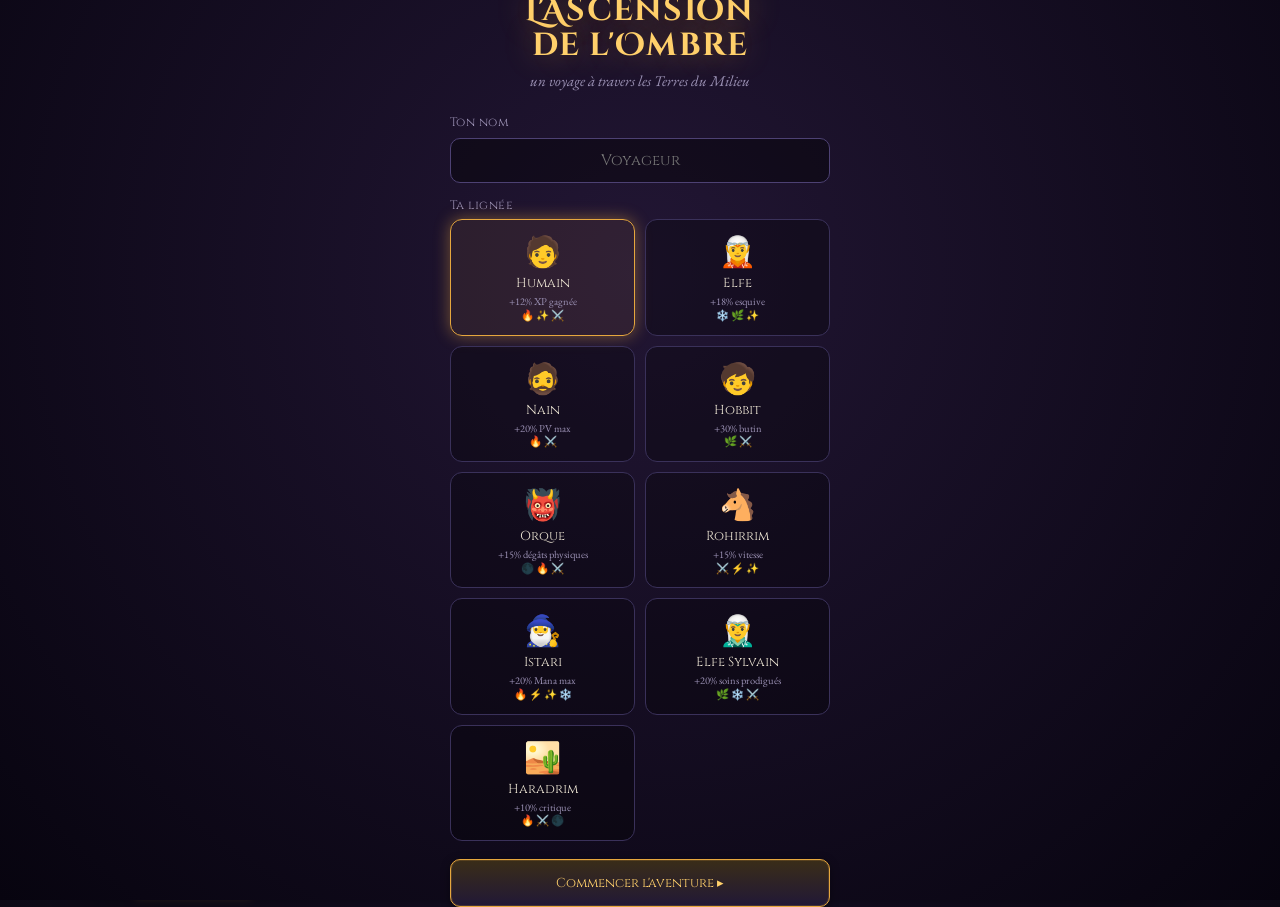
==== commit 5268572b: "Add files via upload" ====
--- a/index.html
+++ b/index.html
@@ -41,7 +41,7 @@
 ::-webkit-scrollbar-thumb{background:var(--line2); border-radius:4px;}
 
 #app{position:fixed; inset:0; display:flex; flex-direction:column; max-width:560px; margin:0 auto;
-  box-shadow:0 0 80px rgba(0,0,0,.6); }
+  box-shadow:0 0 80px rgba(0,0,0,.6); transition:max-width .2s;}
 
 /* ---------- TOP STATUS BAR ---------- */
 #topbar{flex:0 0 auto; display:flex; align-items:center; gap:6px; padding:8px 12px;
@@ -356,6 +356,77 @@
 .kv .k{color:var(--muted);} .kv .v{color:var(--bone); font-family:'Cinzel';}
 .nazgul body, body.nazgul{--ember:#9a6cff; --ember-bright:#bd9bff; --ember-glow:rgba(154,108,255,.5);}
 body.nazgul #app{box-shadow:0 0 80px rgba(120,40,160,.4);}
+/* =================================================================
+   ✦ FANTASY POLISH + RESPONSIVE (PC / MOBILE)
+   ================================================================= */
+body::before{content:''; position:fixed; inset:0; pointer-events:none; z-index:1;
+  background:
+    radial-gradient(120% 90% at 50% -20%, transparent 55%, rgba(0,0,0,.55) 100%),
+    repeating-linear-gradient(135deg, rgba(255,255,255,.012) 0 2px, transparent 2px 5px);
+  mix-blend-mode:overlay;}
+body::after{content:''; position:fixed; left:-20%; right:-20%; top:0; height:100%; pointer-events:none; z-index:1;
+  background:radial-gradient(60% 40% at 30% 30%, rgba(120,90,180,.06), transparent 60%),
+             radial-gradient(50% 40% at 75% 70%, rgba(230,167,62,.05), transparent 60%);
+  animation:fogDrift 26s ease-in-out infinite alternate;}
+@keyframes fogDrift{0%{transform:translateX(-3%) translateY(0);}100%{transform:translateX(3%) translateY(-2%);}}
+body.nazgul::after{background:radial-gradient(60% 50% at 50% 40%, rgba(210,73,92,.10), transparent 65%);}
+
+.panel-title{position:relative; display:block;}
+.panel-title::before,.panel-title::after{content:'❧'; color:var(--ember); opacity:.55; font-size:13px; margin:0 10px; vertical-align:middle;}
+.panel-title::after{transform:scaleX(-1); display:inline-block;}
+
+.card{position:relative;}
+.card::after{content:''; position:absolute; inset:0; border-radius:var(--r); pointer-events:none;
+  box-shadow:inset 0 0 0 1px rgba(255,208,107,.07), inset 0 0 22px rgba(0,0,0,.35);}
+
+.divider{position:relative; text-align:center; font-family:'Cinzel'; font-size:11px; letter-spacing:.18em;
+  color:var(--faint); text-transform:uppercase; margin:14px 0 9px;}
+.divider::before,.divider::after{content:''; position:absolute; top:50%; width:32%; height:1px;
+  background:linear-gradient(90deg,transparent,var(--line2));}
+.divider::before{left:0;} .divider::after{right:0; transform:scaleX(-1);}
+
+.btn.gold{background:linear-gradient(180deg,#3a2d18,#211836); box-shadow:0 0 0 1px rgba(230,167,62,.18) inset, 0 2px 10px rgba(0,0,0,.4);}
+.btn.gold:hover{box-shadow:0 0 0 1px rgba(255,208,107,.4) inset, 0 0 16px rgba(230,167,62,.25);}
+
+#topbar{box-shadow:0 2px 0 rgba(230,167,62,.12), 0 4px 14px rgba(0,0,0,.5);}
+#topbar .res{box-shadow:inset 0 0 0 1px rgba(255,255,255,.03);}
+
+#nav button{position:relative;}
+#nav button.on::after{content:''; position:absolute; left:24%; right:24%; bottom:3px; height:2px; border-radius:2px;
+  background:linear-gradient(90deg,transparent,var(--ember-bright),transparent); box-shadow:0 0 8px var(--ember-glow);}
+#nav{box-shadow:0 -2px 0 rgba(230,167,62,.1), 0 -6px 16px rgba(0,0,0,.5);}
+
+#battleFab{position:fixed; bottom:74px; left:50%; transform:translateX(-50%); z-index:120;
+  display:flex; align-items:center; gap:8px; padding:11px 18px; border-radius:30px; border:1px solid var(--ember);
+  background:linear-gradient(180deg,#3a2d18,#1c1430); color:var(--ember-bright); font-family:'Cinzel'; font-size:13px;
+  box-shadow:0 6px 22px rgba(0,0,0,.55), 0 0 18px rgba(230,167,62,.3); animation:fabPulse 1.8s ease-in-out infinite;}
+@keyframes fabPulse{0%,100%{box-shadow:0 6px 22px rgba(0,0,0,.55),0 0 12px rgba(230,167,62,.25);}50%{box-shadow:0 6px 22px rgba(0,0,0,.55),0 0 24px rgba(230,167,62,.5);}}
+
+@media (min-width:760px){
+  #app{max-width:min(96vw,1000px); border-left:1px solid var(--line); border-right:1px solid var(--line);
+    background:linear-gradient(180deg, rgba(20,15,36,.4), rgba(8,5,16,.4));}
+  .screen{padding:22px calc((100% - 680px)/2);}
+  .panel-title{font-size:22px;}
+  #enemyRow{gap:34px; padding-top:18px;}
+  .enemy-unit .eico{font-size:62px;}
+  #partyRow{gap:14px; padding:12px 16px;}
+  .pmember{padding:10px 12px;}
+  #cmdDock{padding:14px 18px;}
+  .cmd{font-size:14px; padding:14px;}
+  #combatLog{font-size:13px;}
+}
+@media (min-width:1100px){
+  #app{max-width:1120px;}
+  .screen{padding:24px calc((100% - 760px)/2);}
+}
+@media (hover:hover){
+  .inv-item:hover,.tech-card:hover,.zone-card:hover{filter:brightness(1.08);}
+}
+@media (max-width:380px){
+  #topbar{font-size:11px; gap:4px; padding:7px 8px;}
+  #nav button{font-size:9px;}
+  .panel-title{font-size:16px;}
+}
 </style>
 </head>
 <body>
@@ -402,9 +473,18 @@
   </div>
 </div>
 
+<button id="battleFab" onclick="returnToBattle()" style="display:none">⚔️ Combat en cours ↩︎</button>
 <div id="toast"></div>
 <div id="title"></div>
-
+<audio id="bgmAdventure" preload="auto" loop>
+    <source src="audio/the-one-ring.mp3" type="audio/mpeg">
+    Votre navigateur ne supporte pas la balise audio.
+</audio>
+
+<audio id="bgmNazgul" preload="auto" loop>
+    <source src="audio/nazgul-theme.mp3" type="audio/mpeg">
+    Votre navigateur ne supporte pas la balise audio.
+</audio>
 <script>
 /* ===================================================================
    UTILITAIRES
@@ -503,11 +583,14 @@
   {id:'na2',n:'Don de la Forêt',ico:'🍃',type:'nature',kind:'heal',pow:0.55,cost:14,stat:'esprit',target:'allyAll',lvl:5,vfx:'heal',desc:'Soigne toute l\'équipe.'},
   {id:'na3',n:'Étreinte Sylvestre',ico:'🌳',type:'nature',kind:'attack',pow:1.1,cost:18,stat:'esprit',target:'all',lvl:10,status:'poison',vfx:'poisoncloud',desc:'Empoisonne tous.'},
   {id:'na4',n:'Régénération',ico:'💚',type:'nature',kind:'buff',cost:12,stat:'esprit',target:'ally',lvl:9,status:'regen',vfx:'heal',desc:'Régénère un allié sur 3 tours.'},
+  {id:'na5',n:'Floraison',ico:'🌸',type:'nature',kind:'buff',cost:20,stat:'esprit',target:'allyAll',lvl:14,status:'regen',vfx:'heal',desc:'Régénération sur toute l\'équipe.'},
   // ---- LUMIERE ----
   {id:'lu1',n:'Aube',ico:'✨',type:'lumiere',kind:'heal',pow:0.75,cost:10,stat:'esprit',target:'ally',lvl:3,vfx:'heal',desc:'Soigne un allié.'},
   {id:'lu2',n:'Bénédiction',ico:'🌟',type:'lumiere',kind:'buff',cost:14,stat:'esprit',target:'allyAll',lvl:7,status:'benediction',vfx:'bless',desc:'+30% dégâts à l\'équipe.'},
   {id:'lu3',n:'Châtiment Sacré',ico:'🔆',type:'lumiere',kind:'attack',pow:2.5,cost:22,stat:'esprit',target:'one',lvl:11,vfx:'holybeam',desc:'Foudroie de lumière.'},
   {id:'lu4',n:'Lumière d\'Eärendil',ico:'🌠',type:'lumiere',kind:'attack',pow:1.7,cost:24,stat:'esprit',target:'all',lvl:16,vfx:'holybeam',desc:'Purifie tous les ennemis.'},
+  {id:'lu5',n:'Lumière Guérisseuse',ico:'💖',type:'lumiere',kind:'heal',pow:0.95,cost:22,stat:'esprit',target:'allyAll',lvl:10,vfx:'heal',desc:'Soin puissant à toute l\'équipe.'},
+  {id:'lu6',n:'Souffle de Vie',ico:'🕊️',type:'lumiere',kind:'heal',pow:0.6,cost:30,stat:'esprit',target:'ally',lvl:15,revive:true,vfx:'bless',desc:'Ranime un allié tombé.'},
   // ---- TENEBRES (accessibles via race, Anneau ou Nazgûl) ----
   {id:'te1',n:'Lame d\'Ombre',ico:'🌑',type:'tenebres',kind:'attack',pow:1.45,cost:8,stat:'esprit',target:'one',lvl:1,status:'vuln',vfx:'shadowbolt',desc:'Rend vulnérable.'},
   {id:'te2',n:'Drain de Vie',ico:'🩸',type:'tenebres',kind:'attack',pow:1.5,cost:16,stat:'esprit',target:'one',lvl:5,drain:0.5,vfx:'drain',desc:'Vole la vie.'},
@@ -548,6 +631,8 @@
   {id:'gimli',n:'Gimli',ico:'🪓',type:'feu',role:'Berserker',base:{force:11,esprit:3,vigueur:9,agilite:3,chance:3},moves:['ph2','ph3','fe1','dx6']},
   {id:'galadriel',n:'Galadriel',ico:'👸',type:'givre',role:'Enchanteresse',base:{force:2,esprit:12,vigueur:4,agilite:7,chance:7},moves:['gi1','gi3','lu2','dx2']},
   {id:'eowyn',n:'Éowyn',ico:'🛡️',type:'lumiere',role:'Chevalière',base:{force:8,esprit:6,vigueur:7,agilite:6,chance:5},moves:['ph1','ph4','lu1','dx5']},
+  {id:'elrond',n:'Elrond',ico:'🧝‍♂️',type:'lumiere',role:'Guérisseur',base:{force:4,esprit:11,vigueur:6,agilite:6,chance:6},moves:['lu5','lu1','na4','lu3']},
+  {id:'arwen',n:'Arwen',ico:'👰',type:'nature',role:'Soigneuse',base:{force:3,esprit:10,vigueur:6,agilite:8,chance:7},moves:['na2','lu1','na5','gi1']},
 ];
 const ALLY_BY_ID={}; ALLIES.forEach(a=>ALLY_BY_ID[a.id]=a);
 
@@ -563,6 +648,12 @@
   esprit:{n:'Esprit Sylvestre',ico:'🧚',type:'nature'},
   uruk:{n:'Uruk-hai',ico:'🗡️',type:'physique'},
   nazgul_mob:{n:'Cavalier Noir',ico:'🐴',type:'tenebres'},
+  chauvesouris:{n:'Chauve-souris d\'Ombre',ico:'🦇',type:'tenebres'},
+  orque_feu:{n:'Orque Pyromane',ico:'🔥',type:'feu'},
+  golem:{n:'Golem de Pierre',ico:'🗿',type:'physique'},
+  serpent:{n:'Serpent de Givre',ico:'🐍',type:'givre'},
+  demon:{n:'Démon Mineur',ico:'😈',type:'feu'},
+  oeil_volant:{n:'Sentinelle de Sauron',ico:'👁️',type:'tenebres'},
 };
 const BOSSES={
   warg:{n:'Seigneur Warg',ico:'🐗',type:'nature'},
@@ -571,7 +662,15 @@
   roi_spectre:{n:'Roi-Sorcier',ico:'☠️',type:'tenebres'},
   saroumane:{n:'Saroumane',ico:'🧙‍♂️',type:'lumiere'},
   sauron:{n:'Œil de Sauron',ico:'👁️',type:'tenebres'},
+  shelob:{n:'Arachne l\'Insatiable',ico:'🕷️',type:'nature'},
+  troll_roi:{n:'Roi des Trolls',ico:'🧌',type:'physique'},
+  dragon:{n:'Dragon de Cendres',ico:'🐉',type:'feu'},
+  spectre_glace:{n:'Liche de Givre',ico:'❄️',type:'givre'},
+  bouche:{n:'Bouche de Sauron',ico:'💀',type:'tenebres'},
+  gothmog:{n:'Gothmog le Fléau',ico:'👹',type:'feu'},
 };
+/* mini-boss du donjon : pioche dans ce pool selon la zone */
+const DUNGEON_MINIBOSS=['troll_roi','shelob','dragon','spectre_glace','bouche','gothmog','sorciere','balrog'];
 
 /* CARTE — zones liées en chaîne, drops spécifiques */
 const ZONES=[
@@ -585,14 +684,20 @@
    loot:['hache_naine','plastron_mithril','anneau_braise'],recruits:['gimli','gandalf'],
    desc:'Galeries sans fin où dort une flamme oubliée.'},
   {id:'z4',n:'Lothlórien',ico:'🌟',type:'lumiere',lvl:16,mobs:['esprit','spectre','araignee'],boss:'saroumane',
-   loot:['baton_blanc','robe_etoilee','amulette_galadhrim'],recruits:['galadriel'],
+   loot:['baton_blanc','robe_etoilee','amulette_galadhrim'],recruits:['galadriel','elrond'],
    desc:'Forêt dorée où le temps lui-même se suspend.'},
-  {id:'z5',n:'Champs du Pelennor',ico:'⚔️',type:'physique',lvl:24,mobs:['uruk','orque','nazgul_mob'],boss:'roi_spectre',
+  {id:'z5',n:'Champs du Pelennor',ico:'⚔️',type:'physique',lvl:24,mobs:['uruk','orque','nazgul_mob','golem'],boss:'roi_spectre',
    loot:['lame_runique','heaume_gondor','anneau_vaillance'],recruits:['eowyn'],
    desc:'La grande bataille fait rage sous les murs de Minas Tirith.'},
-  {id:'z6',n:'Mordor — le Mont Destin',ico:'🌋',type:'tenebres',lvl:34,mobs:['nazgul_mob','spectre','balrog_spawn'],boss:'sauron',
+  {id:'z6',n:'Mordor — le Mont Destin',ico:'🌋',type:'tenebres',lvl:34,mobs:['nazgul_mob','spectre','balrog_spawn','demon'],boss:'sauron',
+   loot:['lame_morgul','armure_obsidienne','anneau_unique'],recruits:['arwen'],
+   desc:'Le cœur des ténèbres. La fin du voyage — ou son commencement.'},
+  {id:'z7',n:'Tour de Cirith Ungol',ico:'🗼',type:'tenebres',lvl:46,mobs:['araignee','chauvesouris','spectre','serpent'],boss:'shelob',
    loot:['lame_morgul','armure_obsidienne','anneau_unique'],recruits:[],
-   desc:'Le cœur des ténèbres. La fin du voyage — ou son commencement.'},
+   desc:'Un escalier sans fin gardé par une horreur tapie dans le noir.'},
+  {id:'z8',n:'Barad-dûr',ico:'🏯',type:'tenebres',lvl:60,mobs:['nazgul_mob','demon','oeil_volant','golem'],boss:'gothmog',
+   loot:['lame_morgul','armure_obsidienne','anneau_unique'],recruits:[],
+   desc:'La Tour Sombre, dernier rempart de l\'Ennemi. Nul n\'en revient indemne.'},
 ];
 const ZONE_BY_ID={}; ZONES.forEach(z=>ZONE_BY_ID[z.id]=z);
 
@@ -784,40 +889,95 @@
       spd:d.spd,statuses:[],alive:ad.hpCur>0,moves:d.moves};
   }
 }
+function mkMob(mk,lv,diff){ diff=diff||1; let m=MOBS[mk];
+  let hp=Math.floor((50+lv*18)*diff);
+  return {ref:'',name:m.n,ico:m.ico,type:m.type,hp,maxHp:hp,
+    atk:Math.floor((8+lv*2.2)*diff),spd:92+lv+ri(0,16),crit:0.08,statuses:[],alive:true,lv}; }
+function mkBoss(bk,lv,diff,opts){ diff=diff||1; opts=opts||{}; let bd=BOSSES[bk];
+  let hp=Math.floor((220+lv*42)*diff*(opts.hpMul||1));
+  let e={ref:'boss',name:bd.n,ico:bd.ico,type:bd.type,hp,maxHp:hp,
+    atk:Math.floor((14+lv*2.8)*diff*(opts.atkMul||1)),spd:100+lv,crit:0.12,statuses:[],alive:true,isBoss:true,lv};
+  if(opts.phases){ e.phases=opts.phases; e.phase=0; e.baseName=bd.n; e.name=bd.n+' — Forme I'; }
+  return e; }
 function buildEnemies(zone,boss){
+  // explore : packs de monstres (plus durs, jusqu'à 4)
   let arr=[];
-  if(boss){
-    let bk=zone.boss; let bd=BOSSES[bk];
-    let lv=zone.lvl+4;
-    let hp=Math.floor(120+lv*30);
-    arr.push({ref:'boss',name:bd.n,ico:bd.ico,type:bd.type,hp:hp,maxHp:hp,
-      atk:Math.floor(10+lv*2.2),spd:96+lv,crit:0.1,statuses:[],alive:true,isBoss:true,lv});
-  } else {
-    let count=ri(1,Math.min(3,1+Math.floor(zone.lvl/8)+1));
-    for(let i=0;i<count;i++){
-      let mk=pick(zone.mobs); let m=MOBS[mk]; let lv=zone.lvl+ri(-1,2);
-      let hp=Math.floor(38+lv*12);
-      arr.push({ref:'e'+i,name:m.n,ico:m.ico,type:m.type,hp,maxHp:hp,
-        atk:Math.floor(6+lv*1.7),spd:90+lv+ri(0,14),crit:0.06,statuses:[],alive:true,lv});
-    }
-  }
+  let count=ri(2,Math.min(4,2+Math.floor(zone.lvl/9)));
+  for(let i=0;i<count;i++){ let mk=pick(zone.mobs); let lv=zone.lvl+ri(0,3);
+    let e=mkMob(mk,lv,1); e.ref='e'+i; arr.push(e); }
   return arr;
 }
+let RUN=null; // état du donjon en cours
 function startBattle(boss){
+  // explore simple
   let zone=ZONE_BY_ID[S.curZone];
-  let party=S.party.map(buildPartyCombatant).filter(c=>c.alive||c.isHero);
-  // assure héros vivant
   if(S.hpCur<=0){ S.hpCur=Math.max(1,Math.floor(heroDerived().maxHp*0.3)); }
-  party=S.party.map(buildPartyCombatant);
-  let enemies=buildEnemies(zone,boss);
+  let enemies=buildEnemies(zone,false);
+  beginBattle(enemies,{label:'Combat',zone});
+}
+function beginBattle(enemies,ctx){
+  ctx=ctx||{};
+  let party=S.party.map(buildPartyCombatant);
   B={party,enemies,all:[],order:[],turnPtr:0,round:1,over:false,result:null,
-     awaiting:false,menu:'root',curMember:null,target:null,boss:!!boss,log:[],timer:null,zone};
-  // passif premiers soins
+     awaiting:false,menu:'root',curMember:null,target:null,boss:!!ctx.boss,log:[],timer:null,
+     zone:ctx.zone||ZONE_BY_ID[S.curZone],minimized:false,ctx};
   party.forEach(p=>{ if(p.isHero){ for(let sl in S.equip){let it=S.equip[sl]; if(it&&it.passive==='p_firstaid')p.hp=Math.min(p.maxHp,p.hp+Math.floor(p.maxHp*0.05));} } });
   openBattle();
   buildOrder();
-  logB(`⚔ ${boss?'BOSS — ':''}${enemies.map(e=>e.name).join(', ')} !`);
+  logB(`⚔ ${ctx.label?ctx.label+' — ':''}${enemies.map(e=>e.name).join(', ')} !`);
+  updateFab();
   scheduleTurn(650);
+}
+
+/* ===== DONJON : 20 étapes, 4 boss, boss final à phases ===== */
+function startDungeon(zone){
+  RUN={zoneId:zone.id, step:1, total:20, gold:0, xp:0, mat:0, ess:0, drops:[]};
+  // soin complet à l'entrée
+  healTeamFull();
+  toast(`🏰 Donjon : ${zone.n}. 20 étapes, 4 gardiens. Bonne chance.`);
+  dungeonStep();
+}
+function isMiniBossStep(s){ return s===5||s===10||s===15; }
+function dungeonStep(){
+  let zone=ZONE_BY_ID[RUN.zoneId]; let s=RUN.step;
+  // difficulté qui grimpe au fil des étapes (sans sur-niveler les zones basses)
+  let diff=1+ (s-1)*0.05;             // +5% par étape
+  let lv=zone.lvl+Math.floor(s*0.5);
+  let enemies=[];
+  if(s===RUN.total){
+    // BOSS FINAL multi-phases (de plus en plus dur — surtout l'attaque)
+    let phases=[
+      {name:'Forme I'},
+      {name:'Forme II — Courroux', atkMul:1.3, hpMul:0.85},
+      {name:'Forme III — Déchaînement', atkMul:1.55, hpMul:0.8, enrage:true},
+      {name:'Forme IV — Apothéose', atkMul:1.95, hpMul:0.8, enrage:true},
+    ];
+    let e=mkBoss(zone.boss,lv+3,diff,{phases,hpMul:0.62});
+    e.ref='boss'; enemies=[e];
+  } else if(isMiniBossStep(s)){
+    let bk=pick(DUNGEON_MINIBOSS);
+    let e=mkBoss(bk,lv,diff,{hpMul:0.85}); e.ref='boss'; enemies=[e];
+    if(s>=10){ let a=mkMob(pick(zone.mobs),lv,diff); a.ref='e1'; enemies.push(a); }
+  } else {
+    let count=ri(2,4);
+    for(let i=0;i<count;i++){ let e=mkMob(pick(zone.mobs),lv,diff); e.ref='e'+i; enemies.push(e); }
+  }
+  let label= s===RUN.total?`Étape ${s}/20 — GARDIEN FINAL`:(isMiniBossStep(s)?`Étape ${s}/20 — Gardien`:`Étape ${s}/20`);
+  beginBattle(enemies,{label,zone,boss:isMiniBossStep(s)||s===RUN.total});
+}
+function advancePhase(boss){
+  boss.phase++;
+  let ph=boss.phases[boss.phase];
+  let nm=Math.floor(boss.maxHp*(ph.hpMul||1));
+  boss.maxHp=nm; boss.hp=nm; boss.alive=true;
+  boss.atk=Math.floor(boss.atk*(ph.atkMul||1));
+  boss.name=boss.baseName+' — '+ph.name;
+  if(ph.enrage)addStatus(boss,'rage',99);
+  boss.statuses=boss.statuses.filter(s=>s.id==='rage');
+  logB(`💥 ${boss.baseName} change de forme : ${ph.name} !`);
+  flash('#7a1030',.6); bigShake();
+  spawnBurst(unitEl(boss),'tenebres',true); novaRing(unitEl(boss),'#ff2d6a',4);
+  renderBattle();
 }
 function buildOrder(){
   B.all=[...B.party,...B.enemies].filter(c=>c.alive);
@@ -853,10 +1013,21 @@
 
 function checkEnd(){
   if(!B||B.over)return true;
-  if(aliveEnemies().length===0){ B.over=true; clearTimeout(B.timer); victory(); return true; }
+  if(aliveEnemies().length===0){
+    // boss final : passage de phase au lieu de mourir
+    let fb=B.enemies.find(e=>e.phases && e.phase < e.phases.length-1);
+    if(fb){ advancePhase(fb); return false; }
+    B.over=true; clearTimeout(B.timer);
+    if(RUN) dungeonVictory(); else victory();
+    return true;
+  }
   if(aliveParty().length===0){ B.over=true; clearTimeout(B.timer); defeat(); return true; }
   return false;
 }
+function healTeamFull(){ let d=heroDerived(); S.hpCur=d.maxHp; S.manaCur=d.maxMana;
+  S.recruited.forEach(id=>{ let ad=ensureAlly(id); let dd=allyDerived(id); ad.hpCur=dd.maxHp; ad.manaCur=dd.maxMana; }); }
+function healTeamPct(p){ let d=heroDerived(); S.hpCur=Math.min(d.maxHp,(S.hpCur||0)+d.maxHp*p); S.manaCur=Math.min(d.maxMana,(S.manaCur||0)+d.maxMana*p);
+  S.recruited.forEach(id=>{ let ad=ensureAlly(id); let dd=allyDerived(id); ad.hpCur=Math.min(dd.maxHp,(ad.hpCur||0)+dd.maxHp*p); ad.manaCur=Math.min(dd.maxMana,(ad.manaCur||0)+dd.maxMana*p); }); }
 
 /* statuts */
 function addStatus(c,id,turns){ let e=c.statuses.find(s=>s.id===id); if(e)e.turns=Math.max(e.turns,turns); else c.statuses.push({id,turns}); }
@@ -935,8 +1106,11 @@
   if(t.kind==='heal'){
     let healMul=(actor.isHero?heroDerived().healMul:1);
     let amt=Math.floor((stat*(t.pow)+actor.maxHp*0.05)*healMul);
-    let targets= t.target==='allyAll'?aliveParty():[lowestAlly()];
-    targets.forEach(tt=>{ tt.hp=Math.min(tt.maxHp,tt.hp+amt); flyText(unitEl(tt),'+'+fmt(amt),'heal'); });
+    let targets;
+    if(t.revive){ let dead=B.party.find(p=>!p.alive); if(dead){ dead.alive=true; dead.hp=Math.floor(dead.maxHp*Math.max(0.4,t.pow)); flyText(unitEl(dead),'Ranimé !','heal'); playTechVfx(t,actor,[dead]); logB(`${actor.ico} ${actor.name} ranime ${dead.name} !`); sfx('heal'); finishMember(); return; }
+      targets=[lowestAlly()]; }
+    else targets= t.target==='allyAll'?aliveParty():[lowestAlly()];
+    targets.forEach(tt=>{ if(!tt)return; tt.hp=Math.min(tt.maxHp,tt.hp+amt); flyText(unitEl(tt),'+'+fmt(amt),'heal'); });
     playTechVfx(t,actor,targets);
     logB(`${actor.ico} ${actor.name} — ${t.n} : +${fmt(amt)} PV.`);
     sfx('heal');
@@ -980,24 +1154,43 @@
 /* IA équipe (auto) */
 function autoAct(m){
   if(!B||B.over||!m.alive)return; B.awaiting=true;
-  // soigne si un allié bas et tech de soin dispo
-  let healTech=m.moves.map(id=>TECH_BY_ID[id]).find(t=>t&&t.kind==='heal'&&(m.mana||0)>=t.cost);
-  let low=aliveParty().find(p=>p.hp<p.maxHp*0.4);
-  if(healTech&&low){ doMove(m,healTech,null); return; }
-  // meilleure attaque selon mana + type
-  let target=aliveEnemies()[0]; if(!target){finishMember();return;}
-  let opts=m.moves.map(id=>TECH_BY_ID[id]).filter(t=>t&&(t.kind==='attack')&&(m.mana||0)>=t.cost);
-  let best=opts.sort((a,b)=>(b.pow*techEff(b,target.type))-(a.pow*techEff(a,target.type)))[0]||TECH_BY_ID.ph1;
+  let moves=m.moves.map(id=>TECH_BY_ID[id]).filter(Boolean);
+  // 1) ranimer un allié tombé si possible
+  let reviveT=moves.find(t=>t.revive&&(m.mana||0)>=t.cost);
+  if(reviveT&&B.party.some(p=>!p.alive)){ doMove(m,reviveT,null); return; }
+  // 2) soigner si l'équipe est entamée
+  let low=aliveParty().find(p=>p.hp<p.maxHp*0.45);
+  let healT=moves.filter(t=>t.kind==='heal'&&!t.revive&&(m.mana||0)>=t.cost).sort((a,b)=>b.pow-a.pow)[0];
+  let aoeLow=aliveParty().filter(p=>p.hp<p.maxHp*0.6).length>=2;
+  if(healT&&(low||(aoeLow&&healT.target==='allyAll'))){ doMove(m,healT,null); return; }
+  // 3) buff utile en début de combat
+  let buffT=moves.find(t=>t.kind==='buff'&&(m.mana||0)>=t.cost);
+  if(buffT&&B.round<=1&&Math.random()<0.5){ doMove(m,buffT,null); return; }
+  // 4) attaque : cible la plus faible (% PV), meilleure tech
+  let enemies=aliveEnemies(); if(enemies.length===0){finishMember();return;}
+  let target=enemies.slice().sort((a,b)=>(a.hp/a.maxHp)-(b.hp/b.maxHp))[0];
+  let atk=moves.filter(t=>t.kind==='attack'&&(m.mana||0)>=t.cost);
+  let best=atk.sort((a,b)=>(b.pow*techEff(b,target.type))-(a.pow*techEff(a,target.type)))[0]||TECH_BY_ID.ph1;
   doMove(m,best,target);
 }
 
-/* IA ennemie */
+/* IA ennemie — concentre le feu, abuse des statuts, frappe parfois en zone */
 function enemyAct(e){
   if(!B||B.over||!e.alive){ endTurn(360); return; }
   let targets=aliveParty(); if(targets.length===0){endTurn(360);return;}
-  let target=pick(targets);
-  let special=Math.random()<(e.isBoss?0.4:0.2);
-  let raw=e.atk*(special?1.8:1);
+  let enraged=hasStatus(e,'rage');
+  // AoE boss
+  if(e.isBoss&&Math.random()<(enraged?0.5:0.28)){
+    logB(`${e.ico} ${e.name} déchaîne une attaque dévastatrice !`); flash('#7a1030',.35); bigShake();
+    targets.forEach(tg=>{ let r=dmgCalc(e,tg,e.atk*1.1,e.type,{ignoreType:false});
+      if(r.dodged)flyText(unitEl(tg),'Esquive','miss');
+      else{ flyText(unitEl(tg),fmt(r.dmg),r.crit?'crit':''); spawnAttackVfx(e,tg,e.type,true); } });
+    sfx('ehit'); endTurn(520); return;
+  }
+  // focus fire : 65% cible le plus bas en PV%
+  let target= Math.random()<0.65 ? targets.slice().sort((a,b)=>(a.hp/a.maxHp)-(b.hp/b.maxHp))[0] : pick(targets);
+  let special=Math.random()<(e.isBoss?0.45:0.28);
+  let raw=e.atk*(special?1.7:1)*(enraged?1.2:1);
   let r=dmgCalc(e,target,raw,e.type,{ignoreType:!special});
   if(r.dodged){ flyText(unitEl(target),'Esquive','miss'); logB(`${target.name} esquive ${e.name} !`); }
   else{
@@ -1005,54 +1198,101 @@
     spawnAttackVfx(e,target,e.type,r.crit||special);
     shake(unitEl(target),r.crit||special);
     logB(`${e.ico} ${e.name} ${special?'déchaîne':'frappe'} ${target.name} : ${fmt(r.dmg)}.`);
-    if(special&&Math.random()<0.5&&TYPE_STATUS[e.type]&&target.alive){ addStatus(target,TYPE_STATUS[e.type],3); logB(`→ ${target.name} : ${STATUSES[TYPE_STATUS[e.type]].n}`); }
+    if(special&&Math.random()<0.6&&TYPE_STATUS[e.type]&&target.alive){ addStatus(target,TYPE_STATUS[e.type],3); logB(`→ ${target.name} : ${STATUSES[TYPE_STATUS[e.type]].n}`); }
     sfx('ehit');
   }
   endTurn(440);
 }
 
 /* FIN DE COMBAT */
-function victory(){
-  let zone=B.zone; let boss=B.boss;
-  // récompenses
-  let lv=zone.lvl;
-  let gold=Math.floor((boss?60:18)*(1+lv*0.5)*(Math.random()*0.4+0.8));
-  let xp=Math.floor((boss?120:30)*Math.pow(1.18,lv-1));
+function grantRewards(zone,boss,opt){
+  opt=opt||{};
+  let lv=zone.lvl + (opt.lvBonus||0);
+  let mult=opt.mult||1;
+  let gold=Math.floor((boss?60:18)*(1+lv*0.5)*(Math.random()*0.4+0.8)*mult);
+  let xp=Math.floor((boss?120:30)*Math.pow(1.18,lv-1)*mult);
   if(RACES[S.race].pid==='xp')xp=Math.floor(xp*1.12);
   let matG=ri(boss?8:1,boss?16:4);
   let essG=boss?ri(2,5):(Math.random()<0.4?1:0);
   S.gold+=gold; S.mat+=matG; S.ess+=essG; S.kills+=B.enemies.length;
-  let drops=[];
-  let drop=heroDerived().drop;
+  let drops=[]; let drop=heroDerived().drop;
   let nDrops=boss?ri(2,3):(Math.random()<0.55*drop?1:0);
   for(let i=0;i<nDrops;i++){ let baseId=pick(zone.loot); let r=rollRarity(boss,drop); let it=genItem(baseId,r,lv+(boss?3:0)); S.inv.push(it); drops.push(it); }
-  // level ups héros
+  // niveaux héros
   S.xp+=xp; let gained=0; while(S.xp>=xpNeeded(S.level)){ S.xp-=xpNeeded(S.level); S.level++; S.statPoints+=3; gained++; }
-  // XP & niveaux des alliés présents (en réserve : moitié)
+  // niveaux alliés
   let allyMsgs=[];
   S.recruited.forEach(id=>{ let ad=ensureAlly(id); let active=S.party.includes(id);
     let axp=Math.floor(xp*(active?0.9:0.4)); ad.xp+=axp; let ag=0;
     while(ad.xp>=xpNeeded(ad.level)){ ad.xp-=xpNeeded(ad.level); ad.level++; ad.statPoints+=3; ag++; }
     if(ag>0)allyMsgs.push(`${ALLY_BY_ID[id].ico} ${ALLY_BY_ID[id].n} niv.${ad.level}`);
   });
-  // RECRUTEMENT : chance en farmant + garanti au boss
+  return {gold,xp,matG,essG,drops,gained,levelGain:gained,allyMsgs,drop};
+}
+function victory(){
+  let zone=B.zone; let boss=B.boss;
+  let R=grantRewards(zone,boss,{});
   let recruitedMsg='';
   let pool=(zone.recruits||[]).filter(id=>!S.recruited.includes(id));
-  if(pool.length){
-    let recruit=null;
-    if(boss){ recruit=pool[0]; }
-    else if(Math.random()<0.10*drop){ recruit=pick(pool); }
+  if(pool.length){ let recruit=null;
+    if(Math.random()<0.10*R.drop)recruit=pick(pool);
     if(recruit){ S.recruited.push(recruit); let ad=ensureAlly(recruit); ad.level=Math.max(1,S.level-1);
       if(S.party.length<3)S.party.push(recruit);
       recruitedMsg=`${ALLY_BY_ID[recruit].ico} ${ALLY_BY_ID[recruit].n} rejoint ta quête !`; }
   }
-  if(boss && !S.cleared.includes(zone.id)){
-    S.cleared.push(zone.id);
+  if(S.hpCur<=0)S.hpCur=Math.floor(heroDerived().maxHp*0.4);
+  save();
+  showResult(true,Object.assign(R,{recruitedMsg}));
+}
+function dungeonVictory(){
+  let zone=ZONE_BY_ID[RUN.zoneId]; let s=RUN.step;
+  let boss=isMiniBossStep(s)||s===RUN.total;
+  let R=grantRewards(zone,boss,{lvBonus:Math.floor(s*0.8),mult: boss?1.1:0.5});
+  RUN.gold+=R.gold; RUN.xp+=R.xp; RUN.mat+=R.matG; RUN.ess+=R.essG; RUN.drops.push(...R.drops);
+  save();
+  if(s>=RUN.total){ return dungeonComplete(); }
+  // checkpoint : soin partiel après un gardien
+  if(isMiniBossStep(s)){ healTeamPct(0.5); logB('✨ Un répit : l\'équipe récupère un peu.'); }
+  RUN.step++;
+  // enchaîne l'étape suivante
+  let auto=S.autoBattle||B.minimized;
+  let prog={step:RUN.step-1,total:RUN.total,levelGain:R.levelGain,allyMsgs:R.allyMsgs,boss};
+  if(auto){ if(B&&B.minimized){ toast(`Étape ${prog.step}/20 franchie`); } setTimeout(()=>{ if(RUN){ closeBattleKeep(); dungeonStep(); } },900); }
+  else { showStepResult(prog); }
+}
+function showStepResult(p){
+  let ov=$('#resultOverlay'); ov.classList.add('on','win');
+  ov.innerHTML=`<h2>Étape ${p.step}/20</h2>
+    <div class="reward-line">${p.boss?'⚔️ Gardien vaincu !':'Zone franchie.'}</div>
+    ${p.levelGain?`<div class="reward-line" style="color:var(--ember-bright)">⭐ Niveau ${S.level} !</div>`:''}
+    ${(p.allyMsgs&&p.allyMsgs.length)?`<div class="reward-line" style="color:var(--xp)">⬆ ${p.allyMsgs.join(' · ')}</div>`:''}
+    <div class="sub" style="margin:8px 0">Progression : ${p.step}/20 · 4 gardiens</div>
+    <div style="display:flex;gap:8px;margin-top:14px">
+      <button class="btn gold block" onclick="nextDungeonStep()">Continuer ▸</button>
+      <button class="btn ghost" onclick="abandonDungeon()">Abandonner</button>
+    </div>`;
+  sfx('win');
+}
+window.nextDungeonStep=function(){ $('#resultOverlay').classList.remove('on','win','lose'); if(RUN){ closeBattleKeep(); dungeonStep(); } };
+window.abandonDungeon=function(){ RUN=null; $('#resultOverlay').classList.remove('on','win','lose'); closeBattle(); openScreen('map'); renderTop(); renderMap(); };
+function closeBattleKeep(){ if(B&&B.timer)clearTimeout(B.timer); B=null; } // ferme le combat sans quitter l'overlay/donjon
+function dungeonComplete(){
+  let zone=ZONE_BY_ID[RUN.zoneId];
+  // grosse récompense de fin
+  let bonusGold=Math.floor(zone.lvl*60+RUN.gold*0.5); S.gold+=bonusGold;
+  let bonusEss=ri(8,16); S.ess+=bonusEss;
+  // clear + déblocage + recrue garantie
+  let recruitedMsg='';
+  if(!S.cleared.includes(zone.id)){ S.cleared.push(zone.id);
     let idx=ZONES.findIndex(z=>z.id===zone.id); if(idx<ZONES.length-1)S.zoneIdx=Math.max(S.zoneIdx,idx+1);
-  }
-  if(S.hpCur<=0)S.hpCur=Math.floor(heroDerived().maxHp*0.5);
-  save();
-  showResult(true,{gold,xp,matG,essG,drops,gained,recruitedMsg,levelGain:gained,allyMsgs});
+    let pool=(zone.recruits||[]).filter(id=>!S.recruited.includes(id));
+    if(pool.length){ let r=pool[0]; S.recruited.push(r); let ad=ensureAlly(r); ad.level=Math.max(1,S.level-1); if(S.party.length<3)S.party.push(r);
+      recruitedMsg=`${ALLY_BY_ID[r].ico} ${ALLY_BY_ID[r].n} rejoint ta quête !`; }
+  }
+  let drops=RUN.drops.slice(-4);
+  let data={gold:RUN.gold+bonusGold,xp:RUN.xp,matG:RUN.mat,essG:RUN.ess+bonusEss,drops,recruitedMsg,dungeon:true,zoneName:zone.n};
+  RUN=null; save();
+  showResult(true,data);
 }
 function rollRarity(boss,drop){
   let r=Math.random()/ (drop>1? (1+ (drop-1)*0.4):1);
@@ -1065,17 +1305,18 @@
   return 0;
 }
 function defeat(){
-  let lost=Math.floor(S.gold*0.1); S.gold-=lost;
-  S.hpCur=Math.floor(heroDerived().maxHp*0.5); S.manaCur=Math.floor(heroDerived().maxMana*0.5);
+  let inDungeon=!!RUN; RUN=null;
+  let lost=Math.floor(S.gold*(inDungeon?0.15:0.08)); S.gold-=lost;
+  S.hpCur=Math.floor(heroDerived().maxHp*0.4); S.manaCur=Math.floor(heroDerived().maxMana*0.4);
   save();
-  showResult(false,{lost});
+  showResult(false,{lost,inDungeon});
 }
 
 /* ===================================================================
    AFFICHAGE COMBAT
    =================================================================== */
-function openBattle(){ $('#battle').classList.add('on'); $('#resultOverlay').classList.remove('on','win','lose'); spawnEmbers(); Music.start(); }
-function closeBattle(){ $('#battle').classList.remove('on'); B=null; Music.stop(); }
+function openBattle(){ $('#battle').classList.add('on'); B.minimized=false; $('#resultOverlay').classList.remove('on','win','lose'); spawnEmbers(); Music.ensure(); updateFab(); }
+function closeBattle(){ $('#battle').classList.remove('on'); B=null; updateFab(); }
 function spawnEmbers(){ let e=$('#embers'); if(!e)return; if(e.childElementCount>0)return;
   for(let i=0;i<22;i++){ let p=ce('div','ember'); p.style.left=rnd(0,100)+'%';
     p.style.animationDuration=rnd(6,14)+'s'; p.style.animationDelay=(-rnd(0,12))+'s';
@@ -1176,18 +1417,25 @@
   }
 }
 window.toggleAuto=function(){ S.autoBattle=!S.autoBattle; sfx('click');
-  renderDock(); renderBanner();
+  renderDock(); renderBanner(); updateFab();
   if(S.autoBattle&&B&&!B.over){ let cur=B.order[B.turnPtr]; if(cur&&B.party.includes(cur)&&B.awaiting){ B.awaiting=false; setTimeout(()=>autoAct(cur),250); } }
   save();
 };
 
 /* RÉSULTAT */
 function showResult(win,data){
-  Music.stop();
+  let auto=S.autoBattle, mini=B&&B.minimized;
+  // hors-page : on enchaîne sans overlay
+  if(mini){
+    if(win){ toast('🏆 Victoire'+(data.gold?` · +${fmt(data.gold)} or`:'')); afterBattle('again',true); }
+    else { toast('💀 Défaite…'); afterBattle('map',true); }
+    return;
+  }
   let ov=$('#resultOverlay'); ov.classList.add('on',win?'win':'lose');
   if(win){
     let lootHtml=(data.drops||[]).map(it=>`<div class="loot-pop rar-${it.rar}" style="color:inherit"><span style="color:${['#c7c7c7','#8fe08f','#8fc0ff','#d6a8ff','var(--ember-bright)','#ff96ae'][it.rar]}">${ITEM_BASES[it.base].ico} ${it.name}</span></div>`).join('');
-    ov.innerHTML=`<h2>Victoire</h2>
+    ov.innerHTML=`<h2>${data.dungeon?'🏰 Donjon vaincu !':'Victoire'}</h2>
+      ${data.dungeon?`<div class="reward-line" style="color:var(--ember-bright)">${data.zoneName} — conquis de fond en comble</div>`:''}
       <div class="reward-line">🪙 <span class="v">${fmt(data.gold)}</span> or · ⚡ <span class="v">${fmt(data.xp)}</span> XP</div>
       <div class="reward-line">⛏️ <span class="v">${data.matG}</span> fragments${data.essG?` · 💎 <span class="v">${data.essG}</span> essence`:''}</div>
       ${data.levelGain?`<div class="reward-line" style="color:var(--ember-bright)">⭐ Niveau ${S.level} ! (+${data.levelGain*3} points de stat)</div>`:''}
@@ -1195,26 +1443,42 @@
       ${lootHtml?`<div class="divider">Butin</div>${lootHtml}`:''}
       ${data.recruitedMsg?`<div class="reward-line" style="color:var(--spectral);margin-top:8px">${data.recruitedMsg}</div>`:''}
       <div style="display:flex;gap:8px;margin-top:18px">
-        <button class="btn gold" onclick="afterBattle('again')">Continuer ▸</button>
-        <button class="btn ghost" onclick="afterBattle('map')">Carte</button>
+        ${data.dungeon?`<button class="btn gold block" onclick="afterBattle('map')">Retour à la carte</button>`
+          :`<button class="btn gold" onclick="afterBattle('again')">Encore ▸</button>
+            <button class="btn ghost" onclick="afterBattle('map')">Carte</button>`}
       </div>`;
     sfx('win');
+    if(auto&&!data.dungeon){ setTimeout(()=>{ if($('#resultOverlay').classList.contains('on'))afterBattle('again'); },1500); }
   } else {
     ov.innerHTML=`<h2>Défaite…</h2>
-      <div class="reward-line">Tu perds ${fmt(data.lost)} or et bats en retraite.</div>
+      <div class="reward-line">${data.inDungeon?'Le donjon t\'a vaincu. Tu perds ta progression et ':'Tu perds '}${fmt(data.lost)} or et bats en retraite.</div>
       <div style="display:flex;gap:8px;margin-top:18px">
         <button class="btn gold" onclick="afterBattle('map')">Retour à la carte</button>
       </div>`;
     sfx('lose');
   }
 }
-window.afterBattle=function(what){
+window.afterBattle=function(what,silent){
   $('#resultOverlay').classList.remove('on','win','lose');
-  closeBattle();
-  if(what==='again'){ openScreen('map'); setTimeout(()=>startBattle(false),60); }
-  else { openScreen('map'); }
-  renderTop(); renderMap();
+  if(what==='again'){
+    // enchaîne un combat d'exploration (mode farm)
+    let wasMini=B&&B.minimized;
+    closeBattleKeep();
+    if(wasMini){ startBattle(false); if(B)B.minimized=true; $('#battle').classList.remove('on'); }
+    else { closeBattle(); openScreen('map'); setTimeout(()=>startBattle(false),60); }
+  } else {
+    closeBattle(); if(!silent)openScreen('map');
+  }
+  renderTop(); if($('#screen-map')&&!$('#screen-map').classList.contains('hidden'))renderMap(); updateFab();
 };
+
+/* bouton flottant : revenir au combat quand on l'a minimisé */
+function updateFab(){ let f=$('#battleFab'); if(!f)return;
+  let show = B && !B.over && B.minimized;
+  f.style.display= show?'flex':'none';
+  if(show)f.innerHTML=`⚔️ Combat en cours${S.autoBattle?' · AUTO':''} <span style="opacity:.7">↩︎</span>`;
+}
+window.returnToBattle=function(){ if(!B)return; B.minimized=false; document.querySelectorAll('.screen').forEach(s=>s.classList.add('hidden')); $('#battle').classList.add('on'); renderBattle(); updateFab(); };
 
 /* ===================================================================
    VFX
@@ -1390,39 +1654,26 @@
 
 /* ---- MUSIQUE DE COMBAT ÉPIQUE (procédurale, en boucle) ---- */
 const Music=(function(){
-  let timer=null, master=null, step=0, playing=false;
-  // progression mineure héroïque (Am–F–C–G en degrés), basses + accords + lead
-  const prog=[ [57,60,64], [53,57,60], [48,52,55], [55,59,62] ]; // MIDI-ish (A,F,C,G triads, octave réf)
-  function mtof(m){ return 440*Math.pow(2,(m-69)/12); }
-  function note(freq,t,dur,type,vol,toDest){ let a=ac(); if(!a)return; let o=a.createOscillator(),g=a.createGain();
-    o.type=type; o.frequency.value=freq; o.connect(g); g.connect(toDest||a.destination);
-    g.gain.setValueAtTime(0.0001,t); g.gain.exponentialRampToValueAtTime(vol,t+0.03); g.gain.exponentialRampToValueAtTime(0.0001,t+dur);
-    o.start(t); o.stop(t+dur+0.05); }
-  function tick(){
-    let a=ac(); if(!a||!playing)return;
-    let t=a.currentTime+0.05; let bar=Math.floor(step/4)%prog.length; let beat=step%4;
-    let chord=prog[bar];
-    // basse (tous les temps, octave grave)
-    note(mtof(chord[0]-12), t, 0.5, 'triangle', 0.10, master);
-    // kick-ish
-    note(70, t, 0.12, 'sine', 0.12, master);
-    // accord sur temps 1 et 3
-    if(beat%2===0){ chord.forEach(n=>note(mtof(n), t, 0.45, 'sawtooth', 0.022, master)); }
-    // lead héroïque
-    let leadSeq=[chord[2]+12, chord[1]+12, chord[2]+12, chord[0]+19];
-    note(mtof(leadSeq[beat]), t+0.0, 0.28, 'square', 0.03, master);
-    // cymbale légère sur contretemps
-    if(beat===2)note(9000+Math.random()*400, t, 0.05, 'square', 0.008, master);
-    step++;
-  }
+  let cur=null, started=false, vol=0.55;
+  function el(){ return S&&S.isNazgul ? $('#bgmNazgul') : $('#bgmAdventure'); }
+  function fadeTo(audio,target,ms){ if(!audio)return; let steps=12,i=0,from=audio.volume;
+    let iv=setInterval(()=>{ i++; audio.volume=Math.max(0,Math.min(1,from+(target-from)*(i/steps)));
+      if(i>=steps){ clearInterval(iv); if(target===0){try{audio.pause();}catch(e){}} } }, ms/12); }
+  function play(audio){ if(!audio)return; try{ audio.loop=true; audio.volume=0; let p=audio.play(); if(p&&p.catch)p.catch(()=>{}); fadeTo(audio,vol,800); }catch(e){} }
   return {
-    start(){ if(playing)return; let a=ac(); if(!a)return; if(!(S&&S.musicOn))return;
-      master=a.createGain(); master.gain.value=0; master.connect(a.destination);
-      master.gain.setValueAtTime(0.0001,a.currentTime); master.gain.linearRampToValueAtTime(0.5,a.currentTime+1.2);
-      playing=true; step=0; tick(); timer=setInterval(tick, 300); }, // ~200 BPM croches
-    stop(){ playing=false; if(timer)clearInterval(timer); timer=null;
-      if(master){ let a=ac(); try{ master.gain.linearRampToValueAtTime(0.0001,a.currentTime+0.4);}catch(e){} let m=master; setTimeout(()=>{try{m.disconnect();}catch(e){}},500); master=null; } },
-    isPlaying(){ return playing; }
+    ensure(){ // démarre la musique sur le premier geste utilisateur
+      if(!(S&&S.musicOn))return; let want=el(); if(!want)return;
+      if(cur===want&&!want.paused)return;
+      if(cur&&cur!==want)fadeTo(cur,0,500);
+      cur=want; play(want); started=true;
+    },
+    update(){ // appelé quand on devient Nazgûl (changement d'ambiance)
+      if(!started)return; let want=el();
+      if(cur!==want){ if(cur)fadeTo(cur,0,600); cur=want; if(S&&S.musicOn)play(want); }
+    },
+    stop(){ if(cur){ fadeTo(cur,0,400); } cur=null; started=false; },
+    setEnabled(on){ if(on){ this.ensure(); } else { if(cur)fadeTo(cur,0,400); cur=null; started=false; } },
+    isPlaying(){ return !!(cur&&!cur.paused); }
   };
 })();
 
@@ -1430,7 +1681,11 @@
    NAVIGATION ÉCRANS
    =================================================================== */
 function openScreen(name){
-  if($('#battle').classList.contains('on')&&B&&!B.over) return; // pas pendant combat actif
+  if($('#battle').classList.contains('on')&&B&&!B.over){
+    // en mode AUTO : on peut quitter l'écran, le combat continue en arrière-plan
+    if(S.autoBattle){ B.minimized=true; $('#battle').classList.remove('on'); }
+    else return; // combat manuel : reste sur l'écran
+  }
   document.querySelectorAll('.screen').forEach(s=>s.classList.add('hidden'));
   let sc=$('#screen-'+name); if(sc)sc.classList.remove('hidden');
   document.querySelectorAll('#nav button').forEach(b=>b.classList.toggle('on',b.dataset.screen===name));
@@ -1439,6 +1694,7 @@
   if(name==='bag')renderBag();
   if(name==='tech')renderTech();
   if(name==='hero')renderHeroScreen();
+  updateFab();
 }
 document.querySelectorAll('#nav button').forEach(b=>b.addEventListener('click',()=>{ sfx('click'); openScreen(b.dataset.screen); }));
 
@@ -1474,17 +1730,18 @@
     <div style="text-align:center;font-family:'Cinzel';font-size:13px;margin-bottom:8px">Zone : <span style="color:var(--ember-bright)">${z.n}</span></div>
     <div style="display:flex;gap:8px">
       <button class="btn gold block" onclick="explore()">⚔️ Explorer (combat)</button>
-      <button class="btn block ${bossDone?'ghost':'gold'}" onclick="fightBoss()">${BOSSES[z.boss].ico} Boss${bossDone?' (revanche)':''}</button>
+      <button class="btn block ${bossDone?'ghost':'gold'}" onclick="fightBoss()">${BOSSES[z.boss].ico} Donjon${bossDone?' (refaire)':''}</button>
     </div>
+    <div class="sub" style="text-align:center;font-size:11px;margin-top:6px">Le donjon : 20 étapes, 4 gardiens, un boss final à 4 formes. Conquiers-le pour débloquer la zone suivante.</div>
     <div style="text-align:center;margin-top:8px;font-size:12px;color:var(--muted)">PV ${fmt(Math.max(0,S.hpCur||0))}/${fmt(heroDerived().maxHp)} · Mana ${fmt(S.manaCur||0)}/${fmt(heroDerived().maxMana)}
-      <button class="btn sm ghost" style="margin-left:8px" onclick="rest()">🏕️ Repos (10 or)</button></div>
+      <button class="btn sm ghost" style="margin-left:8px" onclick="rest()">🏕️ Repos équipe (10 or)</button></div>
   </div>`;
   el.innerHTML=html;
 }
 window.goZone=function(id){ let i=ZONES.findIndex(z=>z.id===id); if(i>S.zoneIdx){toast('🔒 Zone verrouillée.');return;} S.curZone=id; sfx('click'); renderMap(); renderTop(); save(); };
-window.explore=function(){ ac(); startBattle(false); };
-window.fightBoss=function(){ ac(); startBattle(true); };
-window.rest=function(){ if(S.gold<10){toast('Pas assez d\'or.');return;} S.gold-=10; let d=heroDerived(); S.hpCur=d.maxHp; S.manaCur=d.maxMana; sfx('heal'); toast('🏕️ Repos pris. PV et Mana restaurés.'); renderMap(); renderTop(); save(); };
+window.explore=function(){ ac(); Music.ensure(); startBattle(false); };
+window.fightBoss=function(){ ac(); Music.ensure(); startDungeon(ZONE_BY_ID[S.curZone]); };
+window.rest=function(){ if(S.gold<10){toast('Pas assez d\'or.');return;} S.gold-=10; healTeamFull(); sfx('heal'); toast('🏕️ Repos pris. Toute l\'équipe est restaurée.'); renderMap(); renderTop(); save(); };
 
 /* ===================================================================
    ÉCRAN ÉQUIPE — roster + fiche détaillée (niveau, stats, équipement)
@@ -1782,7 +2039,7 @@
   html+=`<button class="btn ghost block" onclick="hardReset()" style="margin-top:6px;opacity:.6">↺ Nouvelle partie</button>`;
   el.innerHTML=html;
 }
-window.toggleMusic=function(){ S.musicOn=!S.musicOn; sfx('click'); if(!S.musicOn)Music.stop(); else if(B&&!B.over)Music.start(); renderHeroScreen(); save(); };
+window.toggleMusic=function(){ S.musicOn=!S.musicOn; sfx('click'); Music.setEnabled(S.musicOn); renderHeroScreen(); save(); };
 window.toggleSfx=function(){ S.sfxOn=!S.sfxOn; renderHeroScreen(); save(); };
 window.allocStat=function(k){ if(S.statPoints<=0)return; S.statPoints--; S.alloc[k]=(S.alloc[k]||0)+1;
   S.hpCur=Math.min(S.hpCur==null?1e9:S.hpCur,heroDerived().maxHp); sfx('click'); renderHeroScreen(); renderTop(); save(); };
@@ -1791,7 +2048,7 @@
 
 /* corruption gain quand on lance une tech ténèbres (héros) */
 function addCorruption(n){ if(S.isNazgul)return; S.corruption=clamp(S.corruption+n,0,100); if(S.corruption>=100)becomeNazgul(); }
-function becomeNazgul(){ S.isNazgul=true; document.body.classList.add('nazgul'); toast('☠️ L\'Ombre t\'a consumé… Tu deviens un Nazgûl !'); sfx('lose'); save(); }
+function becomeNazgul(){ S.isNazgul=true; document.body.classList.add('nazgul'); toast('☠️ L\'Ombre t\'a consumé… Tu deviens un Nazgûl !'); sfx('lose'); Music.update(); save(); }
 
 /* ===================================================================
    BARRE DU HAUT
@@ -1851,13 +2108,16 @@
 setInterval(()=>{
   if(!S||!S.created)return;
   let now=Date.now(),dt=(now-lastT)/1000; lastT=now;
-  // régén hors combat
-  if(!$('#battle').classList.contains('on')){ let d=heroDerived();
+  // régén hors combat (y compris si un combat AUTO tourne en arrière-plan : pas de régén)
+  if(!(B&&!B.over)){ let d=heroDerived();
     if(S.hpCur<d.maxHp)S.hpCur=Math.min(d.maxHp,S.hpCur+d.maxHp*0.02*dt);
     if(S.manaCur<d.maxMana)S.manaCur=Math.min(d.maxMana,S.manaCur+d.maxMana*0.04*dt);
   }
 },1000);
 setInterval(()=>{ if(S&&S.created)save(); },15000);
+
+/* démarre la musique de fond au premier geste de l'utilisateur (politique autoplay) */
+['pointerdown','keydown','touchstart'].forEach(ev=>window.addEventListener(ev,()=>{ if(S&&S.musicOn)Music.ensure(); },{passive:true}));
 
 /* ===================================================================
    INIT
@@ -1874,6 +2134,10 @@
   }
 })();
 
+/* musique : démarre au premier geste utilisateur (politique autoplay) */
+function _musicKick(){ if(S&&S.created&&S.musicOn)Music.ensure(); }
+['click','keydown','touchstart'].forEach(ev=>window.addEventListener(ev,_musicKick,{passive:true}));
+
 /* clavier (desktop) : actions de combat */
 window.addEventListener('keydown',e=>{
   if(!B||B.over||!B.awaiting)return;
@@ -1881,7 +2145,7 @@
   if(S.autoBattle)return;
   let k=e.key.toLowerCase();
   if(B.menu==='root'){
-    if(k==='a'){cmdAttack();} else if(k==='t'){cmdOpenTech();} else if(k==='d'){cmdDefend();} else if(k==='o'){cmdOpenItems();}
+    if(k==='a'){cmdAttack();} else if(k==='t'){cmdOpenTech();} else if(k==='d'){cmdDefend();} else if(k==='o'){cmdOpenItems();} else if(k==='r'){cmdRing();}
   } else if(e.key==='Escape'){ cmdBack(); }
   else if(B.menu==='tech'){ let n=parseInt(k); if(n>=1&&n<=cur.moves.length){ cmdUseTech(cur.moves[n-1]); } }
 });
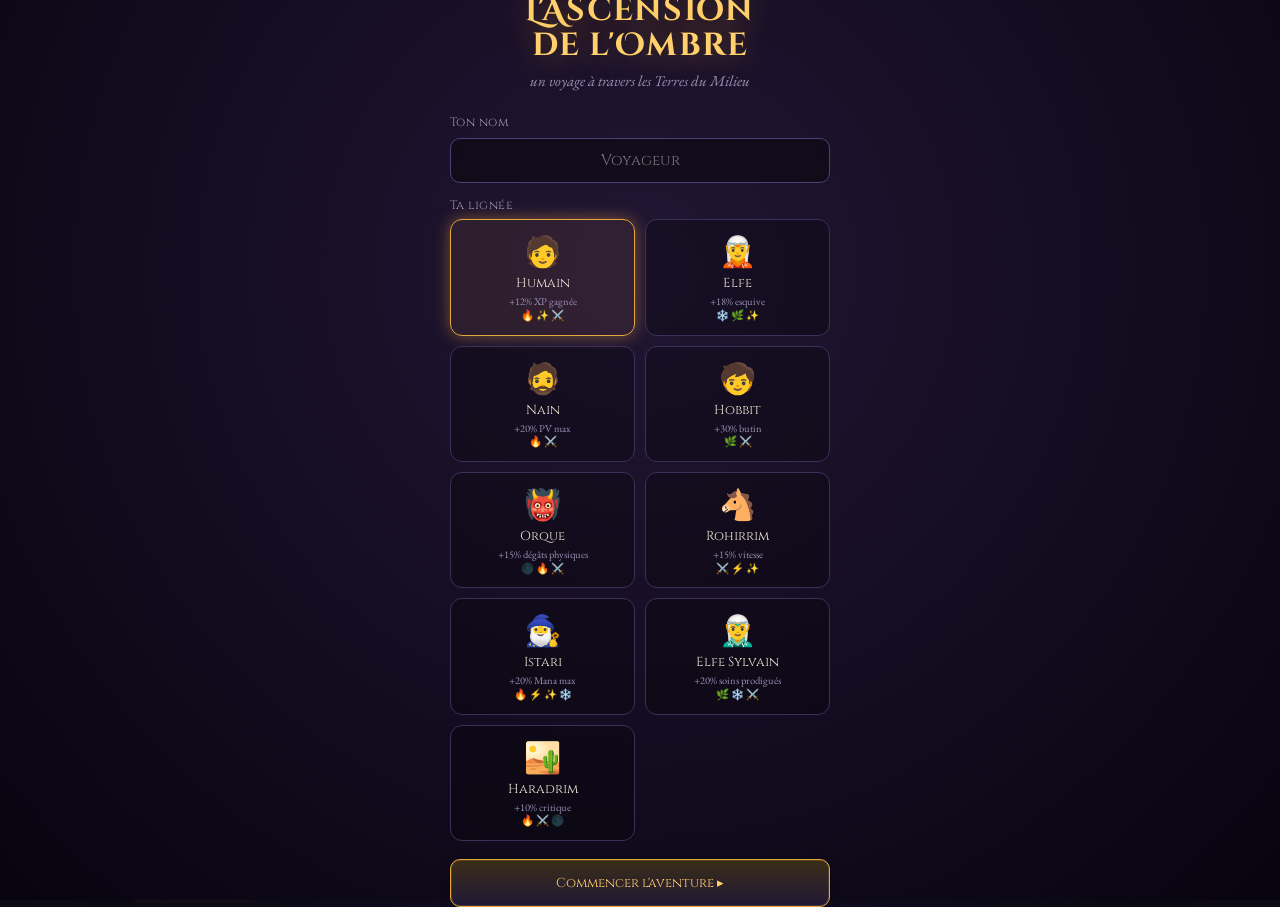
==== commit ade49a0c: "Add files via upload" ====
--- a/index.html
+++ b/index.html
@@ -7,427 +7,7 @@
 <link rel="preconnect" href="https://fonts.googleapis.com">
 <link rel="preconnect" href="https://fonts.gstatic.com" crossorigin>
 <link href="https://fonts.googleapis.com/css2?family=Cinzel:wght@500;600;700;800&family=EB+Garamond:ital@0;1&family=Cinzel+Decorative:wght@700&display=swap" rel="stylesheet">
-<style>
-/* ============================================================
-   L'ASCENSION DE L'OMBRE — dark-fantasy JRPG
-   Palette : abysse violacé, parchemin os, braise dorée,
-   spectre cyan, sang, arcane (mana/corruption).
-   ============================================================ */
-:root{
-  --abyss:#0c0a14; --shadow:#161226; --shadow2:#221b3a; --raised:#2c2348;
-  --line:#3a315a; --line2:#4d4173;
-  --bone:#ece4d3; --muted:#9b91b4; --faint:#6b6388;
-  --ember:#e6a73e; --ember-bright:#ffd06b; --ember-glow:rgba(230,167,62,.45);
-  --spectral:#6fd6c4; --blood:#d2495c; --arcane:#9a6cff; --arcane-bright:#bd9bff;
-  --feu:#ff6b3d; --givre:#5ec8e0; --foudre:#f5d020; --nature:#7dc44a;
-  --lumiere:#ffe9a8; --tenebres:#9a6cff; --physique:#cbb88f;
-  --xp:#7dd0a8;
-  --r:14px;
-}
-*{box-sizing:border-box; -webkit-tap-highlight-color:transparent;}
-html,body{margin:0; height:100%;}
-body{
-  background:
-    radial-gradient(1200px 700px at 50% -10%, #1d1636 0%, transparent 60%),
-    radial-gradient(900px 600px at 90% 110%, #241a2e 0%, transparent 55%),
-    var(--abyss);
-  color:var(--bone); font-family:'EB Garamond',Georgia,serif;
-  overflow:hidden; user-select:none; -webkit-user-select:none;
-}
-h1,h2,h3,h4,.cz{font-family:'Cinzel',serif; letter-spacing:.04em;}
-button{font-family:inherit; color:inherit; cursor:pointer;}
-.hidden{display:none !important;}
-::-webkit-scrollbar{width:7px; height:7px;}
-::-webkit-scrollbar-thumb{background:var(--line2); border-radius:4px;}
-
-#app{position:fixed; inset:0; display:flex; flex-direction:column; max-width:560px; margin:0 auto;
-  box-shadow:0 0 80px rgba(0,0,0,.6); transition:max-width .2s;}
-
-/* ---------- TOP STATUS BAR ---------- */
-#topbar{flex:0 0 auto; display:flex; align-items:center; gap:6px; padding:8px 12px;
-  background:linear-gradient(180deg,#1a1430,#120e22); border-bottom:1px solid var(--line);
-  font-family:'Cinzel'; font-size:12px; z-index:30;}
-#topbar .res{display:flex; align-items:center; gap:4px; padding:3px 8px; background:rgba(0,0,0,.35);
-  border:1px solid var(--line); border-radius:20px; white-space:nowrap;}
-#topbar .res .ico{font-size:13px;}
-#topbar .res .v{color:var(--ember-bright);}
-#topbar .spacer{flex:1;}
-#regionPill{color:var(--spectral); font-size:11px; opacity:.9;}
-
-/* corruption thread */
-#corrThread{position:absolute; left:0; right:0; bottom:-1px; height:2px; background:transparent;}
-#corrThread i{display:block; height:100%; width:0%; background:linear-gradient(90deg,var(--arcane),var(--blood)); box-shadow:0 0 8px var(--arcane);}
-
-/* ---------- MAIN VIEW ---------- */
-#view{flex:1 1 auto; position:relative; overflow-y:auto; overflow-x:hidden;}
-.screen{position:absolute; inset:0; padding:14px; overflow-y:auto; animation:fadein .25s ease;}
-@keyframes fadein{from{opacity:0; transform:translateY(6px);} to{opacity:1; transform:none;}}
-.panel-title{font-size:18px; color:var(--ember-bright); text-align:center; margin:2px 0 12px;
-  text-shadow:0 0 14px var(--ember-glow);}
-.sub{color:var(--muted); font-size:13px;}
-
-/* card */
-.card{background:linear-gradient(180deg,rgba(40,32,66,.7),rgba(22,18,38,.7));
-  border:1px solid var(--line); border-radius:var(--r); padding:14px; margin-bottom:12px;
-  box-shadow:inset 0 1px 0 rgba(255,255,255,.04);}
-
-/* ---------- BOTTOM NAV ---------- */
-#nav{flex:0 0 auto; display:flex; background:linear-gradient(0deg,#120e22,#1a1430);
-  border-top:1px solid var(--line); z-index:30;}
-#nav button{flex:1; background:none; border:none; padding:9px 2px 8px; display:flex; flex-direction:column;
-  align-items:center; gap:2px; color:var(--faint); font-family:'Cinzel'; font-size:9.5px; transition:.15s;}
-#nav button .ic{font-size:19px; filter:grayscale(.4) opacity(.7); transition:.15s;}
-#nav button.on{color:var(--ember-bright);}
-#nav button.on .ic{filter:none; transform:translateY(-2px); text-shadow:0 0 12px var(--ember-glow);}
-#nav .badge{position:absolute; top:4px; margin-left:20px; background:var(--blood); color:#fff;
-  font-size:8px; border-radius:10px; padding:0 4px; font-family:'Cinzel';}
-
-/* ---------- BUTTONS ---------- */
-.btn{display:inline-flex; align-items:center; justify-content:center; gap:6px;
-  background:linear-gradient(180deg,var(--raised),var(--shadow2)); border:1px solid var(--line2);
-  color:var(--bone); border-radius:10px; padding:10px 14px; font-family:'Cinzel'; font-size:13px; transition:.15s;}
-.btn:hover{filter:brightness(1.18); transform:translateY(-1px);}
-.btn:active{transform:translateY(0);}
-.btn:disabled{opacity:.4; pointer-events:none;}
-.btn.gold{border-color:var(--ember); color:var(--ember-bright); box-shadow:0 0 0 1px rgba(230,167,62,.12) inset;}
-.btn.ghost{background:rgba(0,0,0,.25);}
-.btn.sm{padding:6px 10px; font-size:11px; border-radius:8px;}
-.btn.block{width:100%;}
-
-/* type chip */
-.tchip{display:inline-flex; align-items:center; gap:3px; font-family:'Cinzel'; font-size:9px;
-  padding:1px 6px; border-radius:20px; border:1px solid currentColor; vertical-align:middle;}
-
-/* bars */
-.bar{height:9px; background:#000; border:1px solid var(--line); border-radius:6px; overflow:hidden; position:relative;}
-.bar>i{display:block; height:100%; width:0; border-radius:5px; transition:width .35s cubic-bezier(.2,.8,.2,1);}
-.bar.hp>i{background:linear-gradient(90deg,#7a2030,var(--blood),#ff8295);}
-.bar.mp>i{background:linear-gradient(90deg,#3a2a78,var(--arcane),var(--arcane-bright));}
-.bar.xp>i{background:linear-gradient(90deg,#1f6a4a,var(--xp));}
-
-/* =================================================================
-   COMBAT SCREEN  (the signature)
-   enemies arrayed up top over a misty field, party portraits below,
-   initiative ribbon, command menu docked at bottom.
-   ================================================================= */
-#battle{position:absolute; inset:0; display:none; flex-direction:column;
-  background:
-    radial-gradient(120% 80% at 50% 0%, #241a40 0%, transparent 55%),
-    radial-gradient(100% 70% at 50% 100%, #18122c 0%, transparent 60%),
-    linear-gradient(180deg,#0e0a1a,#070510);}
-#battle.on{display:flex;}
-.field-fog{position:absolute; inset:0; pointer-events:none; opacity:.5;
-  background:radial-gradient(60% 40% at 50% 62%, rgba(120,90,180,.18), transparent 70%);}
-
-/* initiative ribbon */
-#initRibbon{flex:0 0 auto; display:flex; align-items:center; gap:5px; padding:8px 10px 6px;
-  overflow-x:auto; z-index:5;}
-#initRibbon .rlabel{font-family:'Cinzel'; font-size:9px; color:var(--faint); margin-right:4px; white-space:nowrap;}
-.init-chip{flex:0 0 auto; width:32px; height:32px; border-radius:9px; display:flex; align-items:center;
-  justify-content:center; font-size:17px; background:rgba(0,0,0,.4); border:1px solid var(--line); position:relative;}
-.init-chip.enemy{border-color:#5a2740;}
-.init-chip.cur{border-color:var(--ember-bright); box-shadow:0 0 12px var(--ember-glow); transform:scale(1.12);}
-.init-chip.dead{opacity:.25; filter:grayscale(1);}
-
-/* enemy row */
-#enemyRow{flex:0 0 auto; display:flex; justify-content:center; align-items:flex-end; gap:14px;
-  padding:6px 12px 4px; min-height:150px; z-index:4;}
-.enemy-unit{display:flex; flex-direction:column; align-items:center; gap:5px; cursor:pointer; position:relative; transition:.2s;}
-.enemy-unit .portrait{font-size:64px; line-height:1; filter:drop-shadow(0 8px 12px rgba(0,0,0,.6));
-  transition:transform .12s, filter .2s; animation:idleFloat 3.4s ease-in-out infinite;}
-.enemy-unit.targeted .portrait{transform:scale(1.06);}
-.enemy-unit.targeted::after{content:'▾'; position:absolute; top:-14px; color:var(--ember-bright); font-size:16px;
-  animation:bobArrow .8s ease-in-out infinite; text-shadow:0 0 8px var(--ember-glow);}
-@keyframes bobArrow{0%,100%{transform:translateY(0);} 50%{transform:translateY(4px);}}
-@keyframes idleFloat{0%,100%{transform:translateY(0);} 50%{transform:translateY(-5px);}}
-.enemy-unit .ename{font-family:'Cinzel'; font-size:10px; color:var(--bone); opacity:.9;}
-.enemy-unit .ehp{width:74px;}
-.enemy-unit.boss .portrait{font-size:84px; animation:bossPulse 2.6s ease-in-out infinite;}
-@keyframes bossPulse{0%,100%{filter:drop-shadow(0 0 10px rgba(210,73,92,.4));} 50%{filter:drop-shadow(0 0 22px rgba(210,73,92,.8));}}
-.statusline{display:flex; gap:2px; min-height:14px; justify-content:center; flex-wrap:wrap;}
-.st{font-size:11px; padding:0 3px; border-radius:6px; border:1px solid currentColor; background:rgba(0,0,0,.4);}
-.st sub{font-size:7px;}
-
-/* party row */
-#partyRow{flex:0 0 auto; display:flex; gap:8px; padding:8px 10px; z-index:6;}
-.pmember{flex:1; background:linear-gradient(180deg,rgba(44,35,72,.85),rgba(22,18,38,.92));
-  border:1px solid var(--line); border-radius:12px; padding:7px 8px 8px; position:relative; transition:.18s; min-width:0;}
-.pmember.cur{border-color:var(--ember-bright); box-shadow:0 0 18px var(--ember-glow);}
-.pmember.dead{opacity:.45; filter:grayscale(.7);}
-.pmember .ptop{display:flex; align-items:center; gap:6px;}
-.pmember .pico{font-size:26px; flex:0 0 auto;}
-.pmember .pname{font-family:'Cinzel'; font-size:11px; overflow:hidden; text-overflow:ellipsis; white-space:nowrap;}
-.pmember .plvl{font-size:9px; color:var(--faint);}
-.pmember .pbars{margin-top:5px; display:flex; flex-direction:column; gap:3px;}
-.pmember .pnum{font-size:9px; color:var(--muted); font-family:'Cinzel'; display:flex; justify-content:space-between;}
-
-/* combat log */
-#combatLog{flex:0 0 auto; height:42px; overflow:hidden; padding:2px 14px; text-align:center;
-  font-size:12.5px; color:var(--muted); z-index:6; display:flex; flex-direction:column-reverse;}
-#combatLog div{padding:1px 0; line-height:1.25;}
-#combatLog .lnew{color:var(--bone); animation:logpop .3s ease;}
-@keyframes logpop{from{opacity:0; transform:translateY(4px);} to{opacity:1;}}
-
-/* banner */
-#turnBanner{flex:0 0 auto; text-align:center; font-family:'Cinzel'; font-size:13px; min-height:20px; z-index:6;}
-#turnBanner .you{color:var(--ember-bright); text-shadow:0 0 10px var(--ember-glow); animation:breathe 1.5s ease-in-out infinite;}
-#turnBanner .wait{color:var(--muted);}
-#turnBanner .auto{color:var(--spectral);}
-@keyframes breathe{0%,100%{opacity:.65;} 50%{opacity:1;}}
-
-/* command dock */
-#cmdDock{flex:0 0 auto; background:linear-gradient(0deg,#0a0716,#140f26); border-top:1px solid var(--line);
-  padding:9px 10px calc(9px + env(safe-area-inset-bottom)); z-index:8; min-height:96px;}
-.cmd-grid{display:grid; grid-template-columns:repeat(2,1fr); gap:7px;}
-.cmd{background:linear-gradient(180deg,var(--raised),var(--shadow2)); border:1px solid var(--line2);
-  border-radius:10px; padding:11px 8px; font-family:'Cinzel'; font-size:13px; display:flex; align-items:center;
-  justify-content:center; gap:6px; transition:.12s;}
-.cmd:hover{filter:brightness(1.2);}
-.cmd:active{transform:scale(.97);}
-.cmd.atk{border-color:var(--ember);}
-.cmd.tech{border-color:var(--arcane);}
-.cmd.def{border-color:var(--spectral);}
-.cmd.item{border-color:var(--nature);}
-.cmd:disabled{opacity:.4;}
-.cmd-list{display:flex; flex-direction:column; gap:6px; max-height:190px; overflow-y:auto;}
-.tech-row{display:flex; align-items:center; gap:8px; padding:9px 10px; border-radius:10px;
-  background:rgba(0,0,0,.3); border:1px solid var(--line); transition:.12s;}
-.tech-row:hover{border-color:var(--line2); background:rgba(0,0,0,.45);}
-.tech-row:active{transform:scale(.99);}
-.tech-row.dim{opacity:.45;}
-.tech-row .ti{font-size:18px;}
-.tech-row .tn{flex:1; font-family:'Cinzel'; font-size:12px;}
-.tech-row .tn small{display:block; font-family:'EB Garamond'; font-size:10.5px; color:var(--muted); margin-top:1px;}
-.tech-row .tc{font-size:11px; color:var(--arcane-bright); font-family:'Cinzel'; white-space:nowrap;}
-.dock-head{display:flex; align-items:center; justify-content:space-between; margin-bottom:7px;}
-.dock-head .dt{font-family:'Cinzel'; font-size:11px; color:var(--muted); letter-spacing:.08em;}
-.back-x{background:rgba(0,0,0,.4); border:1px solid var(--line); border-radius:8px; padding:5px 11px; font-size:11px; font-family:'Cinzel'; color:var(--muted);}
-.auto-pill{background:rgba(0,0,0,.4); border:1px solid var(--line); border-radius:20px; padding:5px 12px;
-  font-family:'Cinzel'; font-size:10px; color:var(--muted);}
-.auto-pill.on{border-color:var(--spectral); color:var(--spectral); box-shadow:0 0 10px rgba(111,214,196,.3);}
-
-/* floating combat numbers + VFX */
-#fx{position:absolute; inset:0; pointer-events:none; overflow:hidden; z-index:12;}
-.fnum{position:absolute; font-family:'Cinzel'; font-weight:700; font-size:22px; pointer-events:none;
-  text-shadow:0 2px 6px #000,0 0 10px rgba(0,0,0,.8); animation:fnumRise 1s ease-out forwards;}
-.fnum.crit{font-size:30px; color:var(--ember-bright);}
-.fnum.heal{color:var(--xp);}
-.fnum.mana{color:var(--arcane-bright);}
-.fnum.miss{color:var(--muted); font-style:italic;}
-@keyframes fnumRise{0%{opacity:0; transform:translate(-50%,0) scale(.6);} 18%{opacity:1; transform:translate(-50%,-18px) scale(1.15);} 100%{opacity:0; transform:translate(-50%,-56px) scale(1);}}
-.hitspark{position:absolute; width:80px; height:80px; transform:translate(-50%,-50%); pointer-events:none;}
-.burst{position:absolute; border-radius:50%; transform:translate(-50%,-50%); pointer-events:none; mix-blend-mode:screen;}
-@keyframes burstOut{0%{opacity:.95; transform:translate(-50%,-50%) scale(.2);} 100%{opacity:0; transform:translate(-50%,-50%) scale(2.6);}}
-.slashfx{position:absolute; width:120px; height:6px; transform:translate(-50%,-50%) rotate(-35deg); border-radius:6px;
-  background:linear-gradient(90deg,transparent,#fff,transparent); pointer-events:none; animation:slashGo .3s ease-out forwards;}
-@keyframes slashGo{0%{opacity:0; transform:translate(-50%,-50%) rotate(-35deg) scaleX(.2);} 30%{opacity:1;} 100%{opacity:0; transform:translate(-50%,-50%) rotate(-35deg) scaleX(1.3);}}
-.shk{animation:shk .32s ease;}
-@keyframes shk{0%,100%{transform:translate(0,0);} 20%{transform:translate(-6px,3px);} 40%{transform:translate(6px,-3px);} 60%{transform:translate(-4px,2px);} 80%{transform:translate(4px,-2px);}}
-.bigshk{animation:bigshk .5s ease;}
-@keyframes bigshk{0%,100%{transform:translate(0,0);} 15%{transform:translate(-12px,6px) rotate(-1deg);} 35%{transform:translate(12px,-5px) rotate(1deg);} 55%{transform:translate(-9px,4px);} 75%{transform:translate(7px,-3px);}}
-#flash{position:absolute; inset:0; background:#fff; opacity:0; pointer-events:none; z-index:13; transition:opacity .12s;}
-.particle{position:absolute; pointer-events:none; border-radius:50%; animation:partFly .6s ease-out forwards;}
-@keyframes partFly{0%{opacity:1; transform:translate(-50%,-50%);} 100%{opacity:0;}}
-.projectile{position:absolute; width:22px; height:22px; border-radius:50%; transform:translate(-50%,-50%);
-  pointer-events:none; mix-blend-mode:screen; z-index:14; filter:blur(1px);}
-.dropfx{position:absolute; transform:translate(-50%,-50%); pointer-events:none; z-index:15; filter:drop-shadow(0 0 12px rgba(255,140,60,.9));}
-.beamfx{position:absolute; width:30px; transform:translateX(-50%); pointer-events:none; z-index:14; border-radius:0 0 12px 12px;}
-.shardfx{position:absolute; width:9px; height:24px; transform:translate(-50%,-50%); pointer-events:none; z-index:14;
-  clip-path:polygon(50% 0,100% 100%,0 100%); border-radius:2px; mix-blend-mode:screen;}
-.novafx{position:absolute; width:50px; height:50px; border:3px solid #fff; border-radius:50%; transform:translate(-50%,-50%); pointer-events:none; z-index:14;}
-.ringhalo{position:absolute; width:160px; height:160px; transform:translate(-50%,-50%); pointer-events:none; z-index:15; border-radius:50%;
-  border:6px solid var(--ember-bright); box-shadow:0 0 50px 12px rgba(255,180,70,.8), inset 0 0 40px rgba(120,40,160,.9);
-  background:radial-gradient(circle, rgba(40,10,60,.5), transparent 70%);}
-.cmd.ring{grid-column:1/-1; width:100%; border-color:var(--ember-bright); color:var(--ember-bright);
-  background:linear-gradient(180deg, rgba(80,30,20,.5), rgba(40,12,50,.6)); letter-spacing:.5px;}
-.cmd.ring:hover{background:linear-gradient(180deg, rgba(120,45,30,.6), rgba(60,18,70,.7));}
-/* embers / ambiance fantasy */
-#embers{position:absolute; inset:0; pointer-events:none; z-index:2; overflow:hidden;}
-.ember{position:absolute; bottom:-12px; width:4px; height:4px; border-radius:50%;
-  background:radial-gradient(circle,#ffd28a,#ff7a2e); box-shadow:0 0 8px #ff8a3d; opacity:0; animation:emberRise linear infinite;}
-@keyframes emberRise{0%{opacity:0; transform:translateY(0) translateX(0) scale(.6);}
-  10%{opacity:.9;} 90%{opacity:.5;} 100%{opacity:0; transform:translateY(-120vh) translateX(var(--drift,20px)) scale(1.1);}}
-.ring-card{background:linear-gradient(180deg, rgba(60,24,18,.45), rgba(28,16,40,.5)); border-color:rgba(255,170,80,.35);}
-
-/* ---------- MAP ---------- */
-#mapWrap{position:relative; padding:6px 0 30px;}
-.zone-node{display:flex; align-items:center; gap:12px; padding:13px 14px; margin:0 0 10px; border-radius:14px;
-  background:linear-gradient(180deg,rgba(40,32,66,.75),rgba(22,18,38,.8)); border:1px solid var(--line); position:relative; transition:.18s;}
-.zone-node.locked{opacity:.5;}
-.zone-node.current{border-color:var(--ember); box-shadow:0 0 22px var(--ember-glow);}
-.zone-node:not(.locked):hover{transform:translateX(3px); border-color:var(--line2);}
-.zone-node .znum{font-family:'Cinzel Decorative'; font-size:20px; color:var(--ember); width:30px; text-align:center; flex:0 0 auto;}
-.zone-node .zico{font-size:34px; flex:0 0 auto;}
-.zone-node .zmid{flex:1; min-width:0;}
-.zone-node .zname{font-family:'Cinzel'; font-size:14px; color:var(--bone);}
-.zone-node .zdesc{font-size:12px; color:var(--muted); margin-top:1px;}
-.zone-node .zmeta{font-size:10px; color:var(--faint); margin-top:3px; font-family:'Cinzel';}
-.zone-node .zgo{flex:0 0 auto;}
-.zconnector{width:2px; height:10px; background:var(--line); margin:0 auto -4px 30px; margin-top:-6px;}
-.cleared-tag{position:absolute; top:8px; right:10px; font-size:9px; font-family:'Cinzel'; color:var(--xp); border:1px solid var(--xp); border-radius:10px; padding:0 6px;}
-
-/* ---------- INVENTORY / EQUIP ---------- */
-.equip-grid{display:grid; grid-template-columns:repeat(3,1fr); gap:8px; margin-bottom:8px;}
-.eslot{background:rgba(0,0,0,.3); border:1px dashed var(--line2); border-radius:12px; padding:10px 6px; text-align:center; transition:.15s;}
-.eslot.filled{border-style:solid;}
-.eslot:hover{border-color:var(--ember);}
-.eslot .eslico{font-size:24px; opacity:.85;}
-.eslot .esllab{font-family:'Cinzel'; font-size:9px; color:var(--faint); margin-top:2px;}
-.eslot .eitem{font-family:'Cinzel'; font-size:10.5px; margin-top:3px;}
-.inv-item{display:flex; align-items:center; gap:10px; padding:10px; border-radius:11px; margin-bottom:7px;
-  background:linear-gradient(180deg,rgba(40,32,66,.6),rgba(22,18,38,.7)); border:1px solid var(--line); border-left-width:4px;}
-.inv-item .iico{font-size:26px;}
-.inv-item .imid{flex:1; min-width:0;}
-.inv-item .iname{font-family:'Cinzel'; font-size:12.5px;}
-.inv-item .iaff{font-size:11px; color:var(--spectral); margin-top:2px; line-height:1.35;}
-.inv-item .ipass{font-size:11px; color:var(--ember-bright); margin-top:1px; font-style:italic;}
-.rar-0{border-left-color:#9a9a9a;} .rar-0 .iname{color:#c7c7c7;}
-.rar-1{border-left-color:#5fae5f;} .rar-1 .iname{color:#8fe08f;}
-.rar-2{border-left-color:#4f8fe0;} .rar-2 .iname{color:#8fc0ff;}
-.rar-3{border-left-color:#b06fe0;} .rar-3 .iname{color:#d6a8ff;}
-.rar-4{border-left-color:var(--ember);} .rar-4 .iname{color:var(--ember-bright);}
-.rar-5{border-left-color:#ff5a7a;} .rar-5 .iname{color:#ff96ae; text-shadow:0 0 10px rgba(255,90,122,.5);}
-
-/* stat allocate */
-.stat-row{display:flex; align-items:center; gap:10px; padding:9px 4px; border-bottom:1px solid var(--line);}
-.stat-row .sname{flex:1; font-family:'Cinzel'; font-size:13px;}
-.stat-row .sval{font-family:'Cinzel'; font-size:15px; color:var(--ember-bright); width:42px; text-align:right;}
-.stat-row .sdesc{font-size:10.5px; color:var(--faint);}
-.plusbtn{width:30px; height:30px; border-radius:8px; border:1px solid var(--ember); background:rgba(230,167,62,.12);
-  color:var(--ember-bright); font-size:18px; font-family:'Cinzel'; display:flex; align-items:center; justify-content:center;}
-.plusbtn:disabled{opacity:.25; border-color:var(--line);}
-
-/* technique tree */
-.tech-card{display:flex; align-items:center; gap:10px; padding:10px; border-radius:11px; margin-bottom:7px;
-  background:rgba(0,0,0,.28); border:1px solid var(--line);}
-.tech-card.learned{border-color:var(--spectral);}
-.tech-card.equipped{border-color:var(--ember); box-shadow:0 0 12px var(--ember-glow);}
-.tech-card.locked{opacity:.5;}
-.tech-card .tcico{font-size:24px;}
-.tech-card .tcmid{flex:1; min-width:0;}
-.tech-card .tcname{font-family:'Cinzel'; font-size:12.5px;}
-.tech-card .tcmeta{font-size:11px; color:var(--muted); margin-top:2px;}
-
-/* toast */
-#toast{position:fixed; left:50%; bottom:90px; transform:translateX(-50%); z-index:200; display:flex; flex-direction:column; gap:6px; align-items:center; pointer-events:none; width:90%; max-width:480px;}
-.toast{background:rgba(20,15,34,.96); border:1px solid var(--line2); border-radius:10px; padding:9px 14px;
-  font-size:13px; box-shadow:0 8px 24px rgba(0,0,0,.5); animation:toastIn .3s ease, toastOut .3s ease 2.4s forwards; text-align:center;}
-@keyframes toastIn{from{opacity:0; transform:translateY(10px);} to{opacity:1;}}
-@keyframes toastOut{to{opacity:0; transform:translateY(-10px);}}
-
-/* modal */
-.modal-bg{position:fixed; inset:0; background:rgba(5,3,12,.8); z-index:150; display:flex; align-items:center; justify-content:center; padding:20px; animation:fadein .2s;}
-.modal{background:linear-gradient(180deg,#241b3c,#160f28); border:1px solid var(--line2); border-radius:16px;
-  padding:20px; max-width:440px; width:100%; max-height:84vh; overflow-y:auto; box-shadow:0 20px 60px rgba(0,0,0,.6);}
-.modal h3{color:var(--ember-bright); text-align:center; margin:0 0 12px;}
-
-/* victory overlay */
-#resultOverlay{position:absolute; inset:0; background:radial-gradient(circle at 50% 40%, rgba(30,22,50,.9), rgba(8,5,16,.97));
-  z-index:20; display:none; flex-direction:column; align-items:center; justify-content:center; gap:10px; padding:30px; text-align:center;}
-#resultOverlay.on{display:flex; animation:fadein .4s;}
-#resultOverlay h2{font-family:'Cinzel Decorative'; font-size:30px; margin:0;}
-#resultOverlay.win h2{color:var(--ember-bright); text-shadow:0 0 24px var(--ember-glow);}
-#resultOverlay.lose h2{color:var(--blood);}
-.reward-line{font-size:14px; color:var(--bone);}
-.reward-line .v{color:var(--ember-bright); font-family:'Cinzel';}
-.loot-pop{font-family:'Cinzel'; font-size:13px; animation:logpop .4s ease;}
-
-/* title screen */
-#title{position:absolute; inset:0; z-index:120; display:flex; flex-direction:column; align-items:center; justify-content:center;
-  padding:24px; text-align:center; gap:14px;
-  background:radial-gradient(circle at 50% 30%, #221634, #07040f);}
-#title h1{font-family:'Cinzel Decorative'; font-size:32px; line-height:1.1; color:var(--ember-bright); margin:0;
-  text-shadow:0 0 30px var(--ember-glow);}
-#title .tsub{color:var(--muted); font-size:15px; font-style:italic; margin-top:-6px;}
-.choice-grid{display:grid; grid-template-columns:repeat(2,1fr); gap:10px; width:100%; margin-top:6px;}
-.choice{background:rgba(0,0,0,.3); border:1px solid var(--line); border-radius:12px; padding:12px 8px; text-align:center; transition:.15s;}
-.choice.sel{border-color:var(--ember); box-shadow:0 0 16px var(--ember-glow); background:rgba(230,167,62,.08);}
-.choice .cico{font-size:30px;}
-.choice .cname{font-family:'Cinzel'; font-size:13px; margin-top:3px;}
-.choice .cdesc{font-size:10.5px; color:var(--muted); margin-top:3px; line-height:1.3;}
-.field-input{width:100%; background:rgba(0,0,0,.4); border:1px solid var(--line2); border-radius:10px; padding:11px 14px;
-  color:var(--bone); font-family:'Cinzel'; font-size:15px; text-align:center; margin-top:4px;}
-.field-input:focus{outline:none; border-color:var(--ember);}
-
-.empty-note{text-align:center; color:var(--faint); font-style:italic; padding:24px 10px; font-size:13px;}
-.divider{display:flex; align-items:center; gap:10px; margin:14px 0 10px; color:var(--faint); font-family:'Cinzel'; font-size:11px; letter-spacing:.1em;}
-.divider::before,.divider::after{content:''; flex:1; height:1px; background:var(--line);}
-.kv{display:flex; justify-content:space-between; padding:5px 0; border-bottom:1px solid var(--line); font-size:13px;}
-.kv .k{color:var(--muted);} .kv .v{color:var(--bone); font-family:'Cinzel';}
-.nazgul body, body.nazgul{--ember:#9a6cff; --ember-bright:#bd9bff; --ember-glow:rgba(154,108,255,.5);}
-body.nazgul #app{box-shadow:0 0 80px rgba(120,40,160,.4);}
-/* =================================================================
-   ✦ FANTASY POLISH + RESPONSIVE (PC / MOBILE)
-   ================================================================= */
-body::before{content:''; position:fixed; inset:0; pointer-events:none; z-index:1;
-  background:
-    radial-gradient(120% 90% at 50% -20%, transparent 55%, rgba(0,0,0,.55) 100%),
-    repeating-linear-gradient(135deg, rgba(255,255,255,.012) 0 2px, transparent 2px 5px);
-  mix-blend-mode:overlay;}
-body::after{content:''; position:fixed; left:-20%; right:-20%; top:0; height:100%; pointer-events:none; z-index:1;
-  background:radial-gradient(60% 40% at 30% 30%, rgba(120,90,180,.06), transparent 60%),
-             radial-gradient(50% 40% at 75% 70%, rgba(230,167,62,.05), transparent 60%);
-  animation:fogDrift 26s ease-in-out infinite alternate;}
-@keyframes fogDrift{0%{transform:translateX(-3%) translateY(0);}100%{transform:translateX(3%) translateY(-2%);}}
-body.nazgul::after{background:radial-gradient(60% 50% at 50% 40%, rgba(210,73,92,.10), transparent 65%);}
-
-.panel-title{position:relative; display:block;}
-.panel-title::before,.panel-title::after{content:'❧'; color:var(--ember); opacity:.55; font-size:13px; margin:0 10px; vertical-align:middle;}
-.panel-title::after{transform:scaleX(-1); display:inline-block;}
-
-.card{position:relative;}
-.card::after{content:''; position:absolute; inset:0; border-radius:var(--r); pointer-events:none;
-  box-shadow:inset 0 0 0 1px rgba(255,208,107,.07), inset 0 0 22px rgba(0,0,0,.35);}
-
-.divider{position:relative; text-align:center; font-family:'Cinzel'; font-size:11px; letter-spacing:.18em;
-  color:var(--faint); text-transform:uppercase; margin:14px 0 9px;}
-.divider::before,.divider::after{content:''; position:absolute; top:50%; width:32%; height:1px;
-  background:linear-gradient(90deg,transparent,var(--line2));}
-.divider::before{left:0;} .divider::after{right:0; transform:scaleX(-1);}
-
-.btn.gold{background:linear-gradient(180deg,#3a2d18,#211836); box-shadow:0 0 0 1px rgba(230,167,62,.18) inset, 0 2px 10px rgba(0,0,0,.4);}
-.btn.gold:hover{box-shadow:0 0 0 1px rgba(255,208,107,.4) inset, 0 0 16px rgba(230,167,62,.25);}
-
-#topbar{box-shadow:0 2px 0 rgba(230,167,62,.12), 0 4px 14px rgba(0,0,0,.5);}
-#topbar .res{box-shadow:inset 0 0 0 1px rgba(255,255,255,.03);}
-
-#nav button{position:relative;}
-#nav button.on::after{content:''; position:absolute; left:24%; right:24%; bottom:3px; height:2px; border-radius:2px;
-  background:linear-gradient(90deg,transparent,var(--ember-bright),transparent); box-shadow:0 0 8px var(--ember-glow);}
-#nav{box-shadow:0 -2px 0 rgba(230,167,62,.1), 0 -6px 16px rgba(0,0,0,.5);}
-
-#battleFab{position:fixed; bottom:74px; left:50%; transform:translateX(-50%); z-index:120;
-  display:flex; align-items:center; gap:8px; padding:11px 18px; border-radius:30px; border:1px solid var(--ember);
-  background:linear-gradient(180deg,#3a2d18,#1c1430); color:var(--ember-bright); font-family:'Cinzel'; font-size:13px;
-  box-shadow:0 6px 22px rgba(0,0,0,.55), 0 0 18px rgba(230,167,62,.3); animation:fabPulse 1.8s ease-in-out infinite;}
-@keyframes fabPulse{0%,100%{box-shadow:0 6px 22px rgba(0,0,0,.55),0 0 12px rgba(230,167,62,.25);}50%{box-shadow:0 6px 22px rgba(0,0,0,.55),0 0 24px rgba(230,167,62,.5);}}
-
-@media (min-width:760px){
-  #app{max-width:min(96vw,1000px); border-left:1px solid var(--line); border-right:1px solid var(--line);
-    background:linear-gradient(180deg, rgba(20,15,36,.4), rgba(8,5,16,.4));}
-  .screen{padding:22px calc((100% - 680px)/2);}
-  .panel-title{font-size:22px;}
-  #enemyRow{gap:34px; padding-top:18px;}
-  .enemy-unit .eico{font-size:62px;}
-  #partyRow{gap:14px; padding:12px 16px;}
-  .pmember{padding:10px 12px;}
-  #cmdDock{padding:14px 18px;}
-  .cmd{font-size:14px; padding:14px;}
-  #combatLog{font-size:13px;}
-}
-@media (min-width:1100px){
-  #app{max-width:1120px;}
-  .screen{padding:24px calc((100% - 760px)/2);}
-}
-@media (hover:hover){
-  .inv-item:hover,.tech-card:hover,.zone-card:hover{filter:brightness(1.08);}
-}
-@media (max-width:380px){
-  #topbar{font-size:11px; gap:4px; padding:7px 8px;}
-  #nav button{font-size:9px;}
-  .panel-title{font-size:16px;}
-}
-</style>
+<link rel="stylesheet" href="styles.css">
 </head>
 <body>
 <div id="app">
@@ -485,1670 +65,6 @@
     <source src="audio/nazgul-theme.mp3" type="audio/mpeg">
     Votre navigateur ne supporte pas la balise audio.
 </audio>
-<script>
-/* ===================================================================
-   UTILITAIRES
-   =================================================================== */
-const $=s=>document.querySelector(s);
-const ce=(t,c)=>{let e=document.createElement(t); if(c)e.className=c; return e;};
-const rnd=(a,b)=>a+Math.random()*(b-a);
-const ri=(a,b)=>Math.floor(rnd(a,b+1));
-const pick=a=>a[Math.floor(Math.random()*a.length)];
-const clamp=(v,a,b)=>Math.max(a,Math.min(b,v));
-function fmt(n){ n=Math.floor(n);
-  if(n>=1e9)return (n/1e9).toFixed(2)+'Md';
-  if(n>=1e6)return (n/1e6).toFixed(2)+'M';
-  if(n>=1e4)return (n/1e3).toFixed(1)+'k';
-  return n.toLocaleString('fr-FR'); }
-function toast(msg){ let t=$('#toast'); let d=ce('div','toast'); d.innerHTML=msg; t.appendChild(d);
-  setTimeout(()=>d.remove(),3000); }
-
-/* ===================================================================
-   DONNÉES — types, races, stats, techniques, alliés, ennemis, carte
-   =================================================================== */
-const TYPES={
-  feu:{n:'Feu',ico:'🔥',col:'#ff6b3d'},
-  givre:{n:'Givre',ico:'❄️',col:'#5ec8e0'},
-  foudre:{n:'Foudre',ico:'⚡',col:'#f5d020'},
-  nature:{n:'Nature',ico:'🌿',col:'#7dc44a'},
-  lumiere:{n:'Lumière',ico:'✨',col:'#ffe9a8'},
-  tenebres:{n:'Ténèbres',ico:'🌑',col:'#9a6cff'},
-  physique:{n:'Physique',ico:'⚔️',col:'#cbb88f'},
-};
-// cycle élémentaire : feu>nature>foudre>givre>feu ; lumiere<->tenebres
-const STRONG={feu:['nature'],nature:['foudre'],foudre:['givre'],givre:['feu'],lumiere:['tenebres'],tenebres:['lumiere']};
-function typeMult(atk,def){
-  if(!atk||!def||atk==='physique'||def==='physique')return 1;
-  if((STRONG[atk]||[]).includes(def))return 2;
-  if((STRONG[def]||[]).includes(atk))return 0.5;
-  return 1;
-}
-function tchip(t){ if(!t||!TYPES[t])return ''; let i=TYPES[t]; return `<span class="tchip" style="color:${i.col}">${i.ico} ${i.n}</span>`; }
-
-const STAT_INFO={
-  force:{n:'Force',ico:'💪',d:'Dégâts physiques & PV'},
-  esprit:{n:'Esprit',ico:'🔮',d:'Dégâts magiques & Mana max'},
-  vigueur:{n:'Vigueur',ico:'❤️',d:'PV max & résistance'},
-  agilite:{n:'Agilité',ico:'🪶',d:'Vitesse & esquive'},
-  chance:{n:'Chance',ico:'🍀',d:'Critique & butin'},
-};
-const STAT_KEYS=['force','esprit','vigueur','agilite','chance'];
-
-const RACES={
-  humain:{n:'Humain',ico:'🧑',base:{force:6,esprit:5,vigueur:6,agilite:5,chance:5},
-    trees:['feu','lumiere','physique'],passive:'+12% XP gagnée',pid:'xp'},
-  elfe:{n:'Elfe',ico:'🧝',base:{force:4,esprit:8,vigueur:4,agilite:8,chance:5},
-    trees:['givre','nature','lumiere'],passive:'+18% esquive',pid:'dodge'},
-  nain:{n:'Nain',ico:'🧔',base:{force:8,esprit:4,vigueur:9,agilite:3,chance:4},
-    trees:['feu','physique'],passive:'+20% PV max',pid:'hp'},
-  hobbit:{n:'Hobbit',ico:'🧒',base:{force:4,esprit:5,vigueur:5,agilite:7,chance:9},
-    trees:['nature','physique'],passive:'+30% butin',pid:'drop'},
-  orque:{n:'Orque',ico:'👹',base:{force:9,esprit:4,vigueur:7,agilite:5,chance:3},
-    trees:['tenebres','feu','physique'],passive:'+15% dégâts physiques',pid:'phys'},
-  rohirrim:{n:'Rohirrim',ico:'🐴',base:{force:7,esprit:4,vigueur:6,agilite:8,chance:5},
-    trees:['physique','foudre','lumiere'],passive:'+15% vitesse',pid:'spd'},
-  istari:{n:'Istari',ico:'🧙‍♂️',base:{force:3,esprit:10,vigueur:5,agilite:5,chance:6},
-    trees:['feu','foudre','lumiere','givre'],passive:'+20% Mana max',pid:'mana'},
-  sylvain:{n:'Elfe Sylvain',ico:'🧝‍♂️',base:{force:5,esprit:7,vigueur:5,agilite:8,chance:6},
-    trees:['nature','givre','physique'],passive:'+20% soins prodigués',pid:'heal'},
-  haradrim:{n:'Haradrim',ico:'🏜️',base:{force:8,esprit:5,vigueur:6,agilite:5,chance:7},
-    trees:['feu','physique','tenebres'],passive:'+10% critique',pid:'crit'},
-};
-
-/* TECHNIQUES — kind: attack/heal/buff/debuff. type ou types:[a,b] (double-type).
-   stat: force(phys)/esprit(magie). vfx: animation dédiée. */
-const TECH=[
-  // ---- PHYSIQUE ----
-  {id:'ph1',n:'Taillade',ico:'🗡️',type:'physique',kind:'attack',pow:1.15,cost:0,stat:'force',target:'one',lvl:1,vfx:'slash',desc:'Frappe rapide, sans mana.'},
-  {id:'ph2',n:'Frappe Lourde',ico:'🔨',type:'physique',kind:'attack',pow:1.9,cost:8,stat:'force',target:'one',lvl:3,vfx:'smash',desc:'Coup puissant.'},
-  {id:'ph3',n:'Tourbillon',ico:'🌀',type:'physique',kind:'attack',pow:1.05,cost:14,stat:'force',target:'all',lvl:8,vfx:'cleave',desc:'Touche tous les ennemis.'},
-  {id:'ph4',n:'Exécution',ico:'☠️',type:'physique',kind:'attack',pow:2.9,cost:22,stat:'force',target:'one',lvl:15,vfx:'pierce',desc:'Dégâts massifs mono-cible.'},
-  {id:'ph5',n:'Lacération',ico:'⚔️',type:'physique',kind:'attack',pow:0.8,cost:12,stat:'force',target:'one',lvl:5,vfx:'slash3',hits:3,desc:'Frappe 3 fois.'},
-  {id:'ph6',n:'Cri de Guerre',ico:'📣',type:'physique',kind:'buff',cost:12,stat:'force',target:'allyAll',lvl:7,status:'rage',vfx:'roar',desc:'Équipe enragée (+dégâts).'},
-  // ---- FEU ----
-  {id:'fe1',n:'Brandon',ico:'🔥',type:'feu',kind:'attack',pow:1.35,cost:7,stat:'esprit',target:'one',lvl:2,status:'brulure',vfx:'fireball',desc:'Peut brûler.'},
-  {id:'fe2',n:'Vague de Flammes',ico:'🌋',type:'feu',kind:'attack',pow:1.15,cost:16,stat:'esprit',target:'all',lvl:6,status:'brulure',vfx:'flamewave',desc:'Brûle tous les ennemis.'},
-  {id:'fe3',n:'Météore',ico:'☄️',type:'feu',kind:'attack',pow:3.1,cost:28,stat:'esprit',target:'one',lvl:13,status:'brulure',vfx:'meteor',desc:'Cataclysme de feu.'},
-  {id:'fe4',n:'Embrasement',ico:'🔆',type:'feu',kind:'attack',pow:2.0,cost:20,stat:'esprit',target:'all',lvl:17,status:'brulure',vfx:'meteor',desc:'Pluie de feu sur tous.'},
-  // ---- GIVRE ----
-  {id:'gi1',n:'Éclat de Givre',ico:'❄️',type:'givre',kind:'attack',pow:1.3,cost:7,stat:'esprit',target:'one',lvl:2,status:'gel',vfx:'iceshard',desc:'Peut geler.'},
-  {id:'gi2',n:'Blizzard',ico:'🌨️',type:'givre',kind:'attack',pow:1.1,cost:16,stat:'esprit',target:'all',lvl:6,status:'gel',vfx:'blizzard',desc:'Gèle la zone.'},
-  {id:'gi3',n:'Tombeau de Glace',ico:'🧊',type:'givre',kind:'attack',pow:2.7,cost:26,stat:'esprit',target:'one',lvl:12,status:'gel',vfx:'frosttomb',desc:'Emprisonne la cible.'},
-  // ---- FOUDRE ----
-  {id:'fo1',n:'Étincelle',ico:'⚡',type:'foudre',kind:'attack',pow:1.35,cost:7,stat:'esprit',target:'one',lvl:3,status:'paralysie',vfx:'bolt',desc:'Peut paralyser.'},
-  {id:'fo2',n:'Orage',ico:'🌩️',type:'foudre',kind:'attack',pow:1.15,cost:17,stat:'esprit',target:'all',lvl:7,status:'paralysie',vfx:'storm',desc:'Foudroie tous.'},
-  {id:'fo3',n:'Jugement',ico:'⛈️',type:'foudre',kind:'attack',pow:3.0,cost:27,stat:'esprit',target:'one',lvl:14,status:'paralysie',vfx:'bolt',desc:'Frappe foudroyante.'},
-  // ---- NATURE ----
-  {id:'na1',n:'Ronces',ico:'🌿',type:'nature',kind:'attack',pow:1.25,cost:6,stat:'esprit',target:'one',lvl:2,status:'poison',vfx:'vine',desc:'Peut empoisonner.'},
-  {id:'na2',n:'Don de la Forêt',ico:'🍃',type:'nature',kind:'heal',pow:0.55,cost:14,stat:'esprit',target:'allyAll',lvl:5,vfx:'heal',desc:'Soigne toute l\'équipe.'},
-  {id:'na3',n:'Étreinte Sylvestre',ico:'🌳',type:'nature',kind:'attack',pow:1.1,cost:18,stat:'esprit',target:'all',lvl:10,status:'poison',vfx:'poisoncloud',desc:'Empoisonne tous.'},
-  {id:'na4',n:'Régénération',ico:'💚',type:'nature',kind:'buff',cost:12,stat:'esprit',target:'ally',lvl:9,status:'regen',vfx:'heal',desc:'Régénère un allié sur 3 tours.'},
-  {id:'na5',n:'Floraison',ico:'🌸',type:'nature',kind:'buff',cost:20,stat:'esprit',target:'allyAll',lvl:14,status:'regen',vfx:'heal',desc:'Régénération sur toute l\'équipe.'},
-  // ---- LUMIERE ----
-  {id:'lu1',n:'Aube',ico:'✨',type:'lumiere',kind:'heal',pow:0.75,cost:10,stat:'esprit',target:'ally',lvl:3,vfx:'heal',desc:'Soigne un allié.'},
-  {id:'lu2',n:'Bénédiction',ico:'🌟',type:'lumiere',kind:'buff',cost:14,stat:'esprit',target:'allyAll',lvl:7,status:'benediction',vfx:'bless',desc:'+30% dégâts à l\'équipe.'},
-  {id:'lu3',n:'Châtiment Sacré',ico:'🔆',type:'lumiere',kind:'attack',pow:2.5,cost:22,stat:'esprit',target:'one',lvl:11,vfx:'holybeam',desc:'Foudroie de lumière.'},
-  {id:'lu4',n:'Lumière d\'Eärendil',ico:'🌠',type:'lumiere',kind:'attack',pow:1.7,cost:24,stat:'esprit',target:'all',lvl:16,vfx:'holybeam',desc:'Purifie tous les ennemis.'},
-  {id:'lu5',n:'Lumière Guérisseuse',ico:'💖',type:'lumiere',kind:'heal',pow:0.95,cost:22,stat:'esprit',target:'allyAll',lvl:10,vfx:'heal',desc:'Soin puissant à toute l\'équipe.'},
-  {id:'lu6',n:'Souffle de Vie',ico:'🕊️',type:'lumiere',kind:'heal',pow:0.6,cost:30,stat:'esprit',target:'ally',lvl:15,revive:true,vfx:'bless',desc:'Ranime un allié tombé.'},
-  // ---- TENEBRES (accessibles via race, Anneau ou Nazgûl) ----
-  {id:'te1',n:'Lame d\'Ombre',ico:'🌑',type:'tenebres',kind:'attack',pow:1.45,cost:8,stat:'esprit',target:'one',lvl:1,status:'vuln',vfx:'shadowbolt',desc:'Rend vulnérable.'},
-  {id:'te2',n:'Drain de Vie',ico:'🩸',type:'tenebres',kind:'attack',pow:1.5,cost:16,stat:'esprit',target:'one',lvl:5,drain:0.5,vfx:'drain',desc:'Vole la vie.'},
-  {id:'te3',n:'Néant',ico:'⚫',type:'tenebres',kind:'attack',pow:1.25,cost:20,stat:'esprit',target:'all',lvl:10,status:'vuln',vfx:'voidnova',desc:'Engloutit tous.'},
-  {id:'te4',n:'Apocalypse',ico:'💀',type:'tenebres',kind:'attack',pow:3.6,cost:34,stat:'esprit',target:'all',lvl:18,vfx:'voidnova',nazgul:true,desc:'Anéantissement (Nazgûl).'},
-  // ---- DOUBLE-TYPE ----
-  {id:'dx1',n:'Tempête de Cendres',ico:'🌪️',types:['feu','foudre'],kind:'attack',pow:1.4,cost:20,stat:'esprit',target:'all',lvl:12,status:'brulure',vfx:'ashstorm',desc:'Feu + Foudre sur tous.'},
-  {id:'dx2',n:'Aurore Boréale',ico:'🌈',types:['givre','lumiere'],kind:'attack',pow:1.8,cost:22,stat:'esprit',target:'one',lvl:13,status:'gel',vfx:'aurora',desc:'Givre + Lumière dévastateurs.'},
-  {id:'dx3',n:'Ronce Foudroyée',ico:'🌿',types:['nature','foudre'],kind:'attack',pow:1.5,cost:18,stat:'esprit',target:'one',lvl:10,status:'paralysie',vfx:'thornbolt',desc:'Nature + Foudre.'},
-  {id:'dx4',n:'Brume Maudite',ico:'☠️',types:['tenebres','givre'],kind:'attack',pow:1.45,cost:21,stat:'esprit',target:'all',lvl:14,status:'vuln',vfx:'cursemist',desc:'Ténèbres + Givre sur tous.'},
-  {id:'dx5',n:'Lame Solaire',ico:'🌅',types:['physique','lumiere'],kind:'attack',pow:2.2,cost:18,stat:'force',target:'one',lvl:11,vfx:'sunblade',desc:'Physique + Lumière.'},
-  {id:'dx6',n:'Fureur Volcanique',ico:'🌋',types:['feu','physique'],kind:'attack',pow:2.0,cost:19,stat:'force',target:'one',lvl:12,status:'brulure',vfx:'volcano',desc:'Feu + Physique.'},
-];
-const TECH_BY_ID={}; TECH.forEach(t=>TECH_BY_ID[t.id]=t);
-function techTypes(t){ return t.types?t.types:[t.type]; }
-function techPrimary(t){ return t.types?t.types[0]:t.type; }
-function techEff(t,defType){ return Math.max(...techTypes(t).map(ty=>typeMult(ty,defType))); }
-
-/* STATUTS */
-const STATUSES={
-  brulure:{n:'Brûlure',ico:'🔥',col:'#ff6b3d',dot:0.05,el:'feu',desc:'Dégâts de feu/tour'},
-  poison:{n:'Poison',ico:'🟢',col:'#7dc44a',dot:0.045,el:'nature',desc:'Dégâts/tour'},
-  gel:{n:'Gel',ico:'❄️',col:'#5ec8e0',skip:0.35,desc:'Peut rater son tour'},
-  paralysie:{n:'Paralysie',ico:'⚡',col:'#f5d020',skip:0.30,desc:'Peut rater son tour'},
-  garde:{n:'Garde',ico:'🛡️',col:'#6fd6c4',def:0.5,desc:'-50% dégâts subis'},
-  vuln:{n:'Vulnérable',ico:'💢',col:'#d2495c',vuln:0.3,desc:'+30% dégâts subis'},
-  benediction:{n:'Bénédiction',ico:'🌟',col:'#ffe9a8',dmgUp:0.3,desc:'+30% dégâts infligés'},
-  rage:{n:'Rage',ico:'🔺',col:'#ff6b88',dmgUp:0.4,desc:'+40% dégâts infligés'},
-  regen:{n:'Régén.',ico:'💚',col:'#7dd0a8',regen:0.08,desc:'Soigne chaque tour'},
-};
-const TYPE_STATUS={feu:'brulure',nature:'poison',givre:'gel',foudre:'paralysie',tenebres:'vuln'};
-
-/* ALLIÉS recrutables — caractéristiques propres, niveau & équipement individuels */
-const ALLIES=[
-  {id:'aragorn',n:'Aragorn',ico:'🤴',type:'physique',role:'Bretteur',base:{force:9,esprit:4,vigueur:7,agilite:6,chance:5},moves:['ph1','ph2','ph5','dx5']},
-  {id:'legolas',n:'Legolas',ico:'🏹',type:'nature',role:'Archer',base:{force:6,esprit:6,vigueur:4,agilite:11,chance:7},moves:['ph1','na1','na3','dx3']},
-  {id:'gandalf',n:'Gandalf',ico:'🧙',type:'lumiere',role:'Mage Blanc',base:{force:3,esprit:11,vigueur:5,agilite:6,chance:6},moves:['lu1','lu3','fo1','lu4']},
-  {id:'gimli',n:'Gimli',ico:'🪓',type:'feu',role:'Berserker',base:{force:11,esprit:3,vigueur:9,agilite:3,chance:3},moves:['ph2','ph3','fe1','dx6']},
-  {id:'galadriel',n:'Galadriel',ico:'👸',type:'givre',role:'Enchanteresse',base:{force:2,esprit:12,vigueur:4,agilite:7,chance:7},moves:['gi1','gi3','lu2','dx2']},
-  {id:'eowyn',n:'Éowyn',ico:'🛡️',type:'lumiere',role:'Chevalière',base:{force:8,esprit:6,vigueur:7,agilite:6,chance:5},moves:['ph1','ph4','lu1','dx5']},
-  {id:'elrond',n:'Elrond',ico:'🧝‍♂️',type:'lumiere',role:'Guérisseur',base:{force:4,esprit:11,vigueur:6,agilite:6,chance:6},moves:['lu5','lu1','na4','lu3']},
-  {id:'arwen',n:'Arwen',ico:'👰',type:'nature',role:'Soigneuse',base:{force:3,esprit:10,vigueur:6,agilite:8,chance:7},moves:['na2','lu1','na5','gi1']},
-];
-const ALLY_BY_ID={}; ALLIES.forEach(a=>ALLY_BY_ID[a.id]=a);
-
-/* ENNEMIS — pools par zone */
-const MOBS={
-  gobelin:{n:'Gobelin',ico:'👺',type:'physique'},
-  loup:{n:'Loup des Terres',ico:'🐺',type:'nature'},
-  orque:{n:'Orque',ico:'👹',type:'physique'},
-  araignee:{n:'Araignée Géante',ico:'🕷️',type:'nature'},
-  troll:{n:'Troll des Cavernes',ico:'🧌',type:'physique'},
-  balrog_spawn:{n:'Flamme Maudite',ico:'🔥',type:'feu'},
-  spectre:{n:'Spectre',ico:'👻',type:'tenebres'},
-  esprit:{n:'Esprit Sylvestre',ico:'🧚',type:'nature'},
-  uruk:{n:'Uruk-hai',ico:'🗡️',type:'physique'},
-  nazgul_mob:{n:'Cavalier Noir',ico:'🐴',type:'tenebres'},
-  chauvesouris:{n:'Chauve-souris d\'Ombre',ico:'🦇',type:'tenebres'},
-  orque_feu:{n:'Orque Pyromane',ico:'🔥',type:'feu'},
-  golem:{n:'Golem de Pierre',ico:'🗿',type:'physique'},
-  serpent:{n:'Serpent de Givre',ico:'🐍',type:'givre'},
-  demon:{n:'Démon Mineur',ico:'😈',type:'feu'},
-  oeil_volant:{n:'Sentinelle de Sauron',ico:'👁️',type:'tenebres'},
-};
-const BOSSES={
-  warg:{n:'Seigneur Warg',ico:'🐗',type:'nature'},
-  balrog:{n:'Balrog',ico:'👹',type:'feu'},
-  sorciere:{n:'Sorcière des Bois',ico:'🧙‍♀️',type:'givre'},
-  roi_spectre:{n:'Roi-Sorcier',ico:'☠️',type:'tenebres'},
-  saroumane:{n:'Saroumane',ico:'🧙‍♂️',type:'lumiere'},
-  sauron:{n:'Œil de Sauron',ico:'👁️',type:'tenebres'},
-  shelob:{n:'Arachne l\'Insatiable',ico:'🕷️',type:'nature'},
-  troll_roi:{n:'Roi des Trolls',ico:'🧌',type:'physique'},
-  dragon:{n:'Dragon de Cendres',ico:'🐉',type:'feu'},
-  spectre_glace:{n:'Liche de Givre',ico:'❄️',type:'givre'},
-  bouche:{n:'Bouche de Sauron',ico:'💀',type:'tenebres'},
-  gothmog:{n:'Gothmog le Fléau',ico:'👹',type:'feu'},
-};
-/* mini-boss du donjon : pioche dans ce pool selon la zone */
-const DUNGEON_MINIBOSS=['troll_roi','shelob','dragon','spectre_glace','bouche','gothmog','sorciere','balrog'];
-
-/* CARTE — zones liées en chaîne, drops spécifiques */
-const ZONES=[
-  {id:'z1',n:'Terres Sauvages',ico:'🌄',type:'nature',lvl:1,mobs:['gobelin','loup'],boss:'warg',
-   loot:['epee_rouillee','tunique_cuir','botte_usee'],recruits:['aragorn'],
-   desc:'Plaines battues par le vent où rôdent les wargs.'},
-  {id:'z2',n:'Forêt de Vertbois',ico:'🌲',type:'nature',lvl:5,mobs:['araignee','esprit','loup'],boss:'sorciere',
-   loot:['arc_elfe','cape_sylvestre','amulette_feuille'],recruits:['legolas'],
-   desc:'Bois profonds tissés de toiles et de magie ancienne.'},
-  {id:'z3',n:'Mines de la Moria',ico:'⛏️',type:'feu',lvl:10,mobs:['orque','troll','balrog_spawn'],boss:'balrog',
-   loot:['hache_naine','plastron_mithril','anneau_braise'],recruits:['gimli','gandalf'],
-   desc:'Galeries sans fin où dort une flamme oubliée.'},
-  {id:'z4',n:'Lothlórien',ico:'🌟',type:'lumiere',lvl:16,mobs:['esprit','spectre','araignee'],boss:'saroumane',
-   loot:['baton_blanc','robe_etoilee','amulette_galadhrim'],recruits:['galadriel','elrond'],
-   desc:'Forêt dorée où le temps lui-même se suspend.'},
-  {id:'z5',n:'Champs du Pelennor',ico:'⚔️',type:'physique',lvl:24,mobs:['uruk','orque','nazgul_mob','golem'],boss:'roi_spectre',
-   loot:['lame_runique','heaume_gondor','anneau_vaillance'],recruits:['eowyn'],
-   desc:'La grande bataille fait rage sous les murs de Minas Tirith.'},
-  {id:'z6',n:'Mordor — le Mont Destin',ico:'🌋',type:'tenebres',lvl:34,mobs:['nazgul_mob','spectre','balrog_spawn','demon'],boss:'sauron',
-   loot:['lame_morgul','armure_obsidienne','anneau_unique'],recruits:['arwen'],
-   desc:'Le cœur des ténèbres. La fin du voyage — ou son commencement.'},
-  {id:'z7',n:'Tour de Cirith Ungol',ico:'🗼',type:'tenebres',lvl:46,mobs:['araignee','chauvesouris','spectre','serpent'],boss:'shelob',
-   loot:['lame_morgul','armure_obsidienne','anneau_unique'],recruits:[],
-   desc:'Un escalier sans fin gardé par une horreur tapie dans le noir.'},
-  {id:'z8',n:'Barad-dûr',ico:'🏯',type:'tenebres',lvl:60,mobs:['nazgul_mob','demon','oeil_volant','golem'],boss:'gothmog',
-   loot:['lame_morgul','armure_obsidienne','anneau_unique'],recruits:[],
-   desc:'La Tour Sombre, dernier rempart de l\'Ennemi. Nul n\'en revient indemne.'},
-];
-const ZONE_BY_ID={}; ZONES.forEach(z=>ZONE_BY_ID[z.id]=z);
-
-/* ITEMS — bases (par slot) + tables d'affixes par rareté */
-const ITEM_BASES={
-  epee_rouillee:{n:'Épée Rouillée',slot:'arme',ico:'🗡️',mainStat:'force'},
-  arc_elfe:{n:'Arc Elfique',slot:'arme',ico:'🏹',mainStat:'agilite'},
-  hache_naine:{n:'Hache Naine',slot:'arme',ico:'🪓',mainStat:'force'},
-  baton_blanc:{n:'Bâton Blanc',slot:'arme',ico:'🪄',mainStat:'esprit'},
-  lame_runique:{n:'Lame Runique',slot:'arme',ico:'⚔️',mainStat:'force'},
-  lame_morgul:{n:'Lame de Morgul',slot:'arme',ico:'🗡️',mainStat:'esprit'},
-  tunique_cuir:{n:'Tunique de Cuir',slot:'armure',ico:'🦺',mainStat:'vigueur'},
-  cape_sylvestre:{n:'Cape Sylvestre',slot:'armure',ico:'🧥',mainStat:'agilite'},
-  plastron_mithril:{n:'Plastron de Mithril',slot:'armure',ico:'🛡️',mainStat:'vigueur'},
-  robe_etoilee:{n:'Robe Étoilée',slot:'armure',ico:'👘',mainStat:'esprit'},
-  heaume_gondor:{n:'Heaume du Gondor',slot:'casque',ico:'⛑️',mainStat:'vigueur'},
-  armure_obsidienne:{n:'Armure d\'Obsidienne',slot:'armure',ico:'🥷',mainStat:'force'},
-  botte_usee:{n:'Bottes Usées',slot:'bottes',ico:'🥾',mainStat:'agilite'},
-  amulette_feuille:{n:'Amulette de Feuille',slot:'amulette',ico:'📿',mainStat:'esprit'},
-  anneau_braise:{n:'Anneau de Braise',slot:'anneau',ico:'💍',mainStat:'force'},
-  amulette_galadhrim:{n:'Amulette Galadhrim',slot:'amulette',ico:'🔮',mainStat:'esprit'},
-  anneau_vaillance:{n:'Anneau de Vaillance',slot:'anneau',ico:'💍',mainStat:'vigueur'},
-  anneau_unique:{n:'L\'Anneau Unique',slot:'anneau',ico:'💍',mainStat:'chance'},
-};
-const SLOTS=[{id:'arme',n:'Arme',ico:'⚔️'},{id:'armure',n:'Armure',ico:'🛡️'},{id:'casque',n:'Casque',ico:'⛑️'},
-  {id:'bottes',n:'Bottes',ico:'🥾'},{id:'amulette',n:'Amulette',ico:'📿'},{id:'anneau',n:'Anneau',ico:'💍'}];
-const RARITIES=[
-  {n:'Commun',affixes:1,mult:1.0},
-  {n:'Inhabituel',affixes:2,mult:1.25},
-  {n:'Rare',affixes:3,mult:1.6},
-  {n:'Épique',affixes:4,mult:2.1},
-  {n:'Légendaire',affixes:5,mult:2.8},
-  {n:'Mythique',affixes:6,mult:3.8},
-];
-// affixes possibles : stat plates + spéciaux
-const AFFIX_POOL=[
-  {k:'force',label:'Force',flat:true},{k:'esprit',label:'Esprit',flat:true},
-  {k:'vigueur',label:'Vigueur',flat:true},{k:'agilite',label:'Agilité',flat:true},
-  {k:'chance',label:'Chance',flat:true},
-  {k:'critPct',label:'% Critique',pct:true},{k:'hpFlat',label:'PV',big:true},
-  {k:'manaFlat',label:'Mana',mid:true},{k:'lifesteal',label:'% Vol de vie',pct:true},
-];
-const PASSIVES=[
-  {id:'p_thorns',n:'Épines',desc:'Renvoie 15% des dégâts subis.'},
-  {id:'p_firstaid',n:'Premiers Soins',desc:'+5% PV en début de combat.'},
-  {id:'p_manaflow',n:'Flux de Mana',desc:'+3 mana/tour.'},
-  {id:'p_lucky',n:'Chanceux',desc:'+15% chance de butin.'},
-  {id:'p_berserk',n:'Berserk',desc:'+20% dégâts sous 30% PV.'},
-];
-
-/* MATÉRIAUX de craft (tombent au combat) */
-const MAT_NAMES={mat:'Fragments'}; // simplifié : une ressource de forge "Fragments"
-
-/* ===================================================================
-   ÉTAT
-   =================================================================== */
-const SAVE_KEY='lotr_jrpg_v1';
-let S=null;
-function defaultState(){
-  return {
-    v:2, created:false,
-    name:'Voyageur', race:'humain',
-    level:1, xp:0,
-    statPoints:0, alloc:{force:0,esprit:0,vigueur:0,agilite:0,chance:0},
-    gold:50, ess:0, mat:0,
-    hpCur:null, manaCur:null,
-    equip:{arme:null,armure:null,casque:null,bottes:null,amulette:null,anneau:null},
-    inv:[],
-    learned:['ph1'], equippedTech:['ph1'],
-    recruited:[], party:['hero'],
-    allyData:{}, // id -> {level,xp,statPoints,alloc,equip,hpCur,manaCur}
-    zoneIdx:0, cleared:[], curZone:'z1',
-    corruption:0, isNazgul:false, ringUses:0,
-    autoBattle:false, musicOn:true, sfxOn:true,
-    kills:0, lastSave:Date.now(),
-  };
-}
-function ensureAlly(id){
-  if(!S.allyData)S.allyData={};
-  if(!S.allyData[id]){
-    S.allyData[id]={level:Math.max(1,S.level-1),xp:0,statPoints:0,
-      alloc:{force:0,esprit:0,vigueur:0,agilite:0,chance:0},
-      equip:{arme:null,armure:null,casque:null,bottes:null,amulette:null,anneau:null},
-      hpCur:null,manaCur:null};
-  }
-  return S.allyData[id];
-}
-
-/* ===================================================================
-   STATS DÉRIVÉES — unifiées héros / alliés
-   =================================================================== */
-function statBlockFor(kind,id){
-  if(kind==='hero')return {base:RACES[S.race].base, alloc:S.alloc, level:S.level, equip:S.equip};
-  let ad=ensureAlly(id);
-  return {base:ALLY_BY_ID[id].base, alloc:ad.alloc, level:ad.level, equip:ad.equip};
-}
-function statOf(kind,id,k){
-  let b=statBlockFor(kind,id);
-  let v=b.base[k]+(b.alloc[k]||0)+Math.floor(b.level*0.4);
-  for(let sl in b.equip){ let it=b.equip[sl]; if(it){ it.affixes.forEach(a=>{ if(a.k===k)v+=a.v; }); if(ITEM_BASES[it.base].mainStat===k)v+=it.mainVal; } }
-  return Math.floor(v);
-}
-function totalStat(k){ return statOf('hero',null,k); } // compat héros
-function derivedOf(kind,id){
-  let b=statBlockFor(kind,id);
-  let F=statOf(kind,id,'force'),E=statOf(kind,id,'esprit'),V=statOf(kind,id,'vigueur'),A=statOf(kind,id,'agilite'),C=statOf(kind,id,'chance');
-  let lvl=b.level;
-  let hp=40+V*12+lvl*8, mana=20+E*6+lvl*2;
-  let atkP=6+F*2.2, atkM=5+E*2.4, spd=90+A*1.6;
-  let crit=0.05+C*0.006, dodge=A*0.004, drop=1+C*0.02, healMul=1, ls=0;
-  let critA=0,hpA=0,manaA=0;
-  for(let sl in b.equip){ let it=b.equip[sl]; if(it)it.affixes.forEach(a=>{
-    if(a.k==='critPct')critA+=a.v; if(a.k==='hpFlat')hpA+=a.v; if(a.k==='manaFlat')manaA+=a.v; if(a.k==='lifesteal')ls+=a.v; }); }
-  crit+=critA/100; hp+=hpA; mana+=manaA;
-  let race= kind==='hero'?RACES[S.race]:null;
-  if(race){ let p=race.pid;
-    if(p==='hp')hp*=1.2; if(p==='phys')atkP*=1.15; if(p==='dodge')dodge+=0.18;
-    if(p==='drop')drop+=0.30; if(p==='spd')spd*=1.15; if(p==='mana')mana*=1.2;
-    if(p==='crit')crit+=0.08; if(p==='heal')healMul=1.2;
-  }
-  if(kind==='hero'&&S.isNazgul){ atkM*=1.25; mana*=1.15; }
-  let type= kind==='hero'?heroType():ALLY_BY_ID[id].type;
-  return {F,E,V,A,C,maxHp:Math.floor(hp),maxMana:Math.floor(mana),atkP:Math.floor(atkP),atkM:Math.floor(atkM),
-    spd:Math.floor(spd),crit:clamp(crit,0,0.6),dodge:clamp(dodge,0,0.4),drop,healMul,lifesteal:ls/100,type};
-}
-function heroDerived(){ return derivedOf('hero',null); }
-function allyLevel(id){ return ensureAlly(id).level; }
-function allyDerived(id){ let d=derivedOf('ally',id); d.moves=ALLY_BY_ID[id].moves; return d; }
-function xpNeeded(lv){ return Math.floor(50*Math.pow(1.32,lv-1)); }
-function heroType(){ return S.isNazgul?'tenebres':(RACES[S.race].trees[0]); }
-
-/* ===================================================================
-   GÉNÉRATION D'OBJETS
-   =================================================================== */
-let _iid=1;
-function genItem(baseId,rarityIdx,ilvl){
-  let base=ITEM_BASES[baseId]; let R=RARITIES[rarityIdx];
-  let mainVal=Math.max(1,Math.floor((2+ilvl*0.8)*R.mult));
-  let affixes=[];
-  let pool=AFFIX_POOL.filter(a=>a.k!==base.mainStat);
-  for(let i=0;i<R.affixes;i++){
-    let a=pick(pool);
-    let v;
-    if(a.pct) v=Math.floor((3+ilvl*0.4)*R.mult/2);
-    else if(a.big) v=Math.floor((10+ilvl*4)*R.mult);
-    else if(a.mid) v=Math.floor((5+ilvl*2)*R.mult);
-    else v=Math.max(1,Math.floor((1+ilvl*0.45)*R.mult));
-    affixes.push({k:a.k,label:a.label,v,pct:a.pct});
-  }
-  let it={iid:_iid++,base:baseId,rar:rarityIdx,ilvl,mainVal,affixes,name:R.n+' '+base.n};
-  if(rarityIdx>=3 && Math.random()<0.6){ it.passive=pick(PASSIVES).id; }
-  return it;
-}
-function affixText(it){
-  let parts=[`+${it.mainVal} ${STAT_INFO[ITEM_BASES[it.base].mainStat]?STAT_INFO[ITEM_BASES[it.base].mainStat].n:ITEM_BASES[it.base].mainStat}`];
-  it.affixes.forEach(a=>parts.push(`+${a.v}${a.pct?'%':''} ${a.label}`));
-  return parts.join(' · ');
-}
-function passiveText(it){ if(!it.passive)return ''; let p=PASSIVES.find(x=>x.id===it.passive); return p?`✦ ${p.n} — ${p.desc}`:''; }
-
-/* ===================================================================
-   SAUVEGARDE
-   =================================================================== */
-function save(){ try{ S.lastSave=Date.now(); localStorage.setItem(SAVE_KEY,JSON.stringify(S)); }catch(e){} }
-function load(){ try{ let r=localStorage.getItem(SAVE_KEY); if(!r)return false; let d=JSON.parse(r);
-  S=Object.assign(defaultState(),d); return true; }catch(e){ return false; } }
-
-/* ===================================================================
-   MOTEUR DE COMBAT
-   =================================================================== */
-let B=null;
-function buildPartyCombatant(slot){
-  if(slot==='hero'){
-    let d=heroDerived();
-    if(S.hpCur==null)S.hpCur=d.maxHp; if(S.manaCur==null)S.manaCur=d.maxMana;
-    return {ref:'hero',isHero:true,name:S.name,ico:S.isNazgul?'☠️':RACES[S.race].ico,type:heroType(),
-      get hp(){return S.hpCur;}, set hp(v){S.hpCur=clamp(v,0,d.maxHp);},
-      get mana(){return S.manaCur;}, set mana(v){S.manaCur=clamp(v,0,d.maxMana);},
-      maxHp:d.maxHp,maxMana:d.maxMana,d,spd:d.spd,statuses:[],alive:S.hpCur>0,
-      moves:S.equippedTech.slice()};
-  } else {
-    let a=ALLY_BY_ID[slot]; let d=allyDerived(slot); let ad=ensureAlly(slot);
-    if(ad.hpCur==null)ad.hpCur=d.maxHp; if(ad.manaCur==null)ad.manaCur=d.maxMana;
-    ad.hpCur=clamp(ad.hpCur,0,d.maxHp); ad.manaCur=clamp(ad.manaCur,0,d.maxMana);
-    return {ref:slot,isHero:false,isAlly:true,name:a.n,ico:a.ico,type:d.type,
-      get hp(){return ad.hpCur;}, set hp(v){ad.hpCur=clamp(v,0,d.maxHp);},
-      get mana(){return ad.manaCur;}, set mana(v){ad.manaCur=clamp(v,0,d.maxMana);},
-      maxHp:d.maxHp,maxMana:d.maxMana,d:{atkP:d.atkP,atkM:d.atkM,crit:d.crit,lifesteal:d.lifesteal,dodge:d.dodge},
-      spd:d.spd,statuses:[],alive:ad.hpCur>0,moves:d.moves};
-  }
-}
-function mkMob(mk,lv,diff){ diff=diff||1; let m=MOBS[mk];
-  let hp=Math.floor((50+lv*18)*diff);
-  return {ref:'',name:m.n,ico:m.ico,type:m.type,hp,maxHp:hp,
-    atk:Math.floor((8+lv*2.2)*diff),spd:92+lv+ri(0,16),crit:0.08,statuses:[],alive:true,lv}; }
-function mkBoss(bk,lv,diff,opts){ diff=diff||1; opts=opts||{}; let bd=BOSSES[bk];
-  let hp=Math.floor((220+lv*42)*diff*(opts.hpMul||1));
-  let e={ref:'boss',name:bd.n,ico:bd.ico,type:bd.type,hp,maxHp:hp,
-    atk:Math.floor((14+lv*2.8)*diff*(opts.atkMul||1)),spd:100+lv,crit:0.12,statuses:[],alive:true,isBoss:true,lv};
-  if(opts.phases){ e.phases=opts.phases; e.phase=0; e.baseName=bd.n; e.name=bd.n+' — Forme I'; }
-  return e; }
-function buildEnemies(zone,boss){
-  // explore : packs de monstres (plus durs, jusqu'à 4)
-  let arr=[];
-  let count=ri(2,Math.min(4,2+Math.floor(zone.lvl/9)));
-  for(let i=0;i<count;i++){ let mk=pick(zone.mobs); let lv=zone.lvl+ri(0,3);
-    let e=mkMob(mk,lv,1); e.ref='e'+i; arr.push(e); }
-  return arr;
-}
-let RUN=null; // état du donjon en cours
-function startBattle(boss){
-  // explore simple
-  let zone=ZONE_BY_ID[S.curZone];
-  if(S.hpCur<=0){ S.hpCur=Math.max(1,Math.floor(heroDerived().maxHp*0.3)); }
-  let enemies=buildEnemies(zone,false);
-  beginBattle(enemies,{label:'Combat',zone});
-}
-function beginBattle(enemies,ctx){
-  ctx=ctx||{};
-  let party=S.party.map(buildPartyCombatant);
-  B={party,enemies,all:[],order:[],turnPtr:0,round:1,over:false,result:null,
-     awaiting:false,menu:'root',curMember:null,target:null,boss:!!ctx.boss,log:[],timer:null,
-     zone:ctx.zone||ZONE_BY_ID[S.curZone],minimized:false,ctx};
-  party.forEach(p=>{ if(p.isHero){ for(let sl in S.equip){let it=S.equip[sl]; if(it&&it.passive==='p_firstaid')p.hp=Math.min(p.maxHp,p.hp+Math.floor(p.maxHp*0.05));} } });
-  openBattle();
-  buildOrder();
-  logB(`⚔ ${ctx.label?ctx.label+' — ':''}${enemies.map(e=>e.name).join(', ')} !`);
-  updateFab();
-  scheduleTurn(650);
-}
-
-/* ===== DONJON : 20 étapes, 4 boss, boss final à phases ===== */
-function startDungeon(zone){
-  RUN={zoneId:zone.id, step:1, total:20, gold:0, xp:0, mat:0, ess:0, drops:[]};
-  // soin complet à l'entrée
-  healTeamFull();
-  toast(`🏰 Donjon : ${zone.n}. 20 étapes, 4 gardiens. Bonne chance.`);
-  dungeonStep();
-}
-function isMiniBossStep(s){ return s===5||s===10||s===15; }
-function dungeonStep(){
-  let zone=ZONE_BY_ID[RUN.zoneId]; let s=RUN.step;
-  // difficulté qui grimpe au fil des étapes (sans sur-niveler les zones basses)
-  let diff=1+ (s-1)*0.05;             // +5% par étape
-  let lv=zone.lvl+Math.floor(s*0.5);
-  let enemies=[];
-  if(s===RUN.total){
-    // BOSS FINAL multi-phases (de plus en plus dur — surtout l'attaque)
-    let phases=[
-      {name:'Forme I'},
-      {name:'Forme II — Courroux', atkMul:1.3, hpMul:0.85},
-      {name:'Forme III — Déchaînement', atkMul:1.55, hpMul:0.8, enrage:true},
-      {name:'Forme IV — Apothéose', atkMul:1.95, hpMul:0.8, enrage:true},
-    ];
-    let e=mkBoss(zone.boss,lv+3,diff,{phases,hpMul:0.62});
-    e.ref='boss'; enemies=[e];
-  } else if(isMiniBossStep(s)){
-    let bk=pick(DUNGEON_MINIBOSS);
-    let e=mkBoss(bk,lv,diff,{hpMul:0.85}); e.ref='boss'; enemies=[e];
-    if(s>=10){ let a=mkMob(pick(zone.mobs),lv,diff); a.ref='e1'; enemies.push(a); }
-  } else {
-    let count=ri(2,4);
-    for(let i=0;i<count;i++){ let e=mkMob(pick(zone.mobs),lv,diff); e.ref='e'+i; enemies.push(e); }
-  }
-  let label= s===RUN.total?`Étape ${s}/20 — GARDIEN FINAL`:(isMiniBossStep(s)?`Étape ${s}/20 — Gardien`:`Étape ${s}/20`);
-  beginBattle(enemies,{label,zone,boss:isMiniBossStep(s)||s===RUN.total});
-}
-function advancePhase(boss){
-  boss.phase++;
-  let ph=boss.phases[boss.phase];
-  let nm=Math.floor(boss.maxHp*(ph.hpMul||1));
-  boss.maxHp=nm; boss.hp=nm; boss.alive=true;
-  boss.atk=Math.floor(boss.atk*(ph.atkMul||1));
-  boss.name=boss.baseName+' — '+ph.name;
-  if(ph.enrage)addStatus(boss,'rage',99);
-  boss.statuses=boss.statuses.filter(s=>s.id==='rage');
-  logB(`💥 ${boss.baseName} change de forme : ${ph.name} !`);
-  flash('#7a1030',.6); bigShake();
-  spawnBurst(unitEl(boss),'tenebres',true); novaRing(unitEl(boss),'#ff2d6a',4);
-  renderBattle();
-}
-function buildOrder(){
-  B.all=[...B.party,...B.enemies].filter(c=>c.alive);
-  B.all.sort((a,b)=>(b.spd-a.spd)||(Math.random()-.5));
-  B.order=B.all; B.turnPtr=0;
-}
-function aliveEnemies(){ return B.enemies.filter(e=>e.alive); }
-function aliveParty(){ return B.party.filter(p=>p.alive); }
-function scheduleTurn(d){ if(!B||B.over)return; if(B.timer)clearTimeout(B.timer); B.timer=setTimeout(nextTurn,d); }
-
-function nextTurn(){
-  if(!B||B.over)return;
-  if(B.turnPtr>=B.order.length){ B.round++; buildOrder(); }
-  if(B.order.length===0)return;
-  let actor=B.order[B.turnPtr];
-  if(!actor||!actor.alive){ B.turnPtr++; return nextTurn(); }
-  let skip=startStatuses(actor);
-  if(checkEnd())return;
-  renderBattle();
-  if(!actor.alive){ B.turnPtr++; if(!checkEnd())scheduleTurn(380); return; }
-  if(skip){ logB(`${actor.ico} ${actor.name} est entravé !`); flyText(unitEl(actor),'Entravé','miss'); endTurn(620); return; }
-  let isParty=B.party.includes(actor);
-  if(isParty){
-    B.curMember=actor; B.menu='root';
-    if(!B.target||!B.target.alive)B.target=aliveEnemies()[0];
-    if(S.autoBattle){ B.awaiting=false; renderDock(); B.timer=setTimeout(()=>autoAct(actor),420); }
-    else { B.awaiting=true; renderDock(); }
-  } else {
-    B.awaiting=false; renderDock(); B.timer=setTimeout(()=>enemyAct(actor),440);
-  }
-}
-function endTurn(d){ if(!B||B.over)return; B.turnPtr++; renderBattle(); if(checkEnd())return; scheduleTurn(d||420); }
-
-function checkEnd(){
-  if(!B||B.over)return true;
-  if(aliveEnemies().length===0){
-    // boss final : passage de phase au lieu de mourir
-    let fb=B.enemies.find(e=>e.phases && e.phase < e.phases.length-1);
-    if(fb){ advancePhase(fb); return false; }
-    B.over=true; clearTimeout(B.timer);
-    if(RUN) dungeonVictory(); else victory();
-    return true;
-  }
-  if(aliveParty().length===0){ B.over=true; clearTimeout(B.timer); defeat(); return true; }
-  return false;
-}
-function healTeamFull(){ let d=heroDerived(); S.hpCur=d.maxHp; S.manaCur=d.maxMana;
-  S.recruited.forEach(id=>{ let ad=ensureAlly(id); let dd=allyDerived(id); ad.hpCur=dd.maxHp; ad.manaCur=dd.maxMana; }); }
-function healTeamPct(p){ let d=heroDerived(); S.hpCur=Math.min(d.maxHp,(S.hpCur||0)+d.maxHp*p); S.manaCur=Math.min(d.maxMana,(S.manaCur||0)+d.maxMana*p);
-  S.recruited.forEach(id=>{ let ad=ensureAlly(id); let dd=allyDerived(id); ad.hpCur=Math.min(dd.maxHp,(ad.hpCur||0)+dd.maxHp*p); ad.manaCur=Math.min(dd.maxMana,(ad.manaCur||0)+dd.maxMana*p); }); }
-
-/* statuts */
-function addStatus(c,id,turns){ let e=c.statuses.find(s=>s.id===id); if(e)e.turns=Math.max(e.turns,turns); else c.statuses.push({id,turns}); }
-function hasStatus(c,id){ return c.statuses.some(s=>s.id===id); }
-function startStatuses(actor){
-  let skip=false;
-  actor.statuses.forEach(s=>{ let d=STATUSES[s.id];
-    if(d.dot){ let dmg=Math.max(1,Math.floor(actor.maxHp*d.dot)); actor.hp-=dmg; flyText(unitEl(actor),fmt(dmg),''); spawnBurst(unitEl(actor),d.el); }
-    if(d.regen){ let h=Math.floor(actor.maxHp*d.regen); actor.hp=Math.min(actor.maxHp,actor.hp+h); flyText(unitEl(actor),'+'+fmt(h),'heal'); }
-    if(d.skip&&Math.random()<d.skip)skip=true;
-  });
-  if(actor.hp<=0)actor.alive=false;
-  actor.statuses.forEach(s=>s.turns--); actor.statuses=actor.statuses.filter(s=>s.turns>0);
-  return skip;
-}
-
-/* dégâts */
-function dmgCalc(attacker,target,raw,type,opts){
-  opts=opts||{};
-  let eff=opts.ignoreType?1:typeMult(type,target.type);
-  if(opts.eff!=null)eff=opts.eff;
-  let d=raw*eff;
-  if(hasStatus(target,'vuln'))d*=1.3;
-  if(hasStatus(target,'garde'))d*=0.5;
-  if(hasStatus(attacker,'benediction'))d*=1.3;
-  if(hasStatus(attacker,'rage'))d*=1.4;
-  if(attacker.isHero){ for(let sl in S.equip){let it=S.equip[sl]; if(it&&it.passive==='p_berserk'&&attacker.hp<attacker.maxHp*0.3)d*=1.2;} }
-  let crit=Math.random()<((attacker.d&&attacker.d.crit!=null)?attacker.d.crit:(attacker.crit||0.06));
-  if(crit)d*=1.6;
-  d=Math.max(1,Math.floor(d));
-  let dg=(target.d&&target.d.dodge)?target.d.dodge:0;
-  if(dg&&Math.random()<dg){ return {dmg:0,eff,crit:false,dodged:true}; }
-  target.hp-=d; if(target.hp<=0)target.alive=false;
-  if(target.isHero){ for(let sl in S.equip){let it=S.equip[sl]; if(it&&it.passive==='p_thorns'){ let r=Math.floor(d*0.15); if(r>0&&attacker.alive){attacker.hp-=r; if(attacker.hp<=0)attacker.alive=false;} }} }
-  return {dmg:d,eff,crit,dodged:false};
-}
-
-/* ACTIONS JOUEUR */
-function canAct(){ return B&&!B.over&&B.awaiting&&B.curMember&&B.curMember.alive&&B.party.includes(B.curMember); }
-window.cmdAttack=function(){ if(!canAct())return; doMove(B.curMember,TECH_BY_ID.ph1,B.target); };
-window.cmdOpenTech=function(){ if(!canAct())return; B.menu='tech'; renderDock(); };
-window.cmdOpenItems=function(){ if(!canAct())return; B.menu='items'; renderDock(); };
-window.cmdDefend=function(){ if(!canAct())return; let m=B.curMember; addStatus(m,'garde',1); m.mana=Math.min(m.maxMana,m.mana+Math.ceil(m.maxMana*0.15)); m.hp=Math.min(m.maxHp,m.hp+Math.floor(m.maxHp*0.06)); logB(`${m.ico} ${m.name} se met en garde.`); spawnBurst(unitEl(m),'lumiere',true); finishMember(); };
-window.cmdBack=function(){ B.menu='root'; renderDock(); };
-window.cmdUseTech=function(id){ if(!canAct())return; let t=TECH_BY_ID[id]; let m=B.curMember;
-  if((m.mana||0)<t.cost){ toast('🔮 Pas assez de mana !'); return; }
-  let target=B.target; if(!target||!target.alive)target=aliveEnemies()[0];
-  doMove(m,t,target); };
-window.cmdSelectTarget=function(ref){ if(!B)return; let e=B.enemies.find(x=>x.ref===ref&&x.alive); if(e){B.target=e; renderEnemies();} };
-window.cmdItem=function(kind){ if(!canAct())return; let m=B.curMember;
-  if(kind==='potion'){ let heal=Math.floor(m.maxHp*0.45); m.hp=Math.min(m.maxHp,m.hp+heal); flyText(unitEl(m),'+'+fmt(heal),'heal'); spawnBurst(unitEl(m),'lumiere',true); logB(`${m.name} boit une Potion (+${fmt(heal)} PV).`); sfx('heal'); }
-  else if(kind==='ether'){ let mn=Math.floor(m.maxMana*0.5); m.mana=Math.min(m.maxMana,m.mana+mn); flyText(unitEl(m),'+'+fmt(mn),'mana'); logB(`${m.name} boit un Éther (+${fmt(mn)} mana).`); sfx('magic'); }
-  finishMember(); };
-
-// Pouvoir de l'Anneau — accessible à tous dès le départ ; monte lentement la corruption
-window.cmdRing=function(){ if(!canAct())return; let m=B.curMember; if(!m.isHero){ toast('Seul le Porteur peut user de l\'Anneau.'); return; }
-  B.awaiting=false;
-  let targets=aliveEnemies(); let total=0;
-  let raw=(m.d.atkM+m.d.atkP)*2.6;
-  ringFx();
-  targets.forEach(tt=>{ let r=dmgCalc(m,tt,raw,'tenebres',{ignoreType:true}); if(!r.dodged){ flyText(unitEl(tt),fmt(r.dmg),'crit'); shake(unitEl(tt),true); total+=r.dmg; } });
-  // léger soin + corruption lente
-  m.hp=Math.min(m.maxHp,m.hp+Math.floor(m.maxHp*0.12));
-  if(!S.isNazgul){ addCorruption(4); }
-  S.ringUses=(S.ringUses||0)+1;
-  logB(`💍 ${m.name} brandit l'Anneau Unique — ${fmt(total)} dégâts ténébreux !`);
-  sfx('ring');
-  finishMember();
-};
-
-function doMove(actor,t,target){
-  B.awaiting=false;
-  if(t.cost)actor.mana=Math.max(0,actor.mana-t.cost);
-  let stat=t.stat==='force'?(actor.d.atkP):(actor.d.atkM);
-  let prim=techPrimary(t);
-  if(t.kind==='heal'){
-    let healMul=(actor.isHero?heroDerived().healMul:1);
-    let amt=Math.floor((stat*(t.pow)+actor.maxHp*0.05)*healMul);
-    let targets;
-    if(t.revive){ let dead=B.party.find(p=>!p.alive); if(dead){ dead.alive=true; dead.hp=Math.floor(dead.maxHp*Math.max(0.4,t.pow)); flyText(unitEl(dead),'Ranimé !','heal'); playTechVfx(t,actor,[dead]); logB(`${actor.ico} ${actor.name} ranime ${dead.name} !`); sfx('heal'); finishMember(); return; }
-      targets=[lowestAlly()]; }
-    else targets= t.target==='allyAll'?aliveParty():[lowestAlly()];
-    targets.forEach(tt=>{ if(!tt)return; tt.hp=Math.min(tt.maxHp,tt.hp+amt); flyText(unitEl(tt),'+'+fmt(amt),'heal'); });
-    playTechVfx(t,actor,targets);
-    logB(`${actor.ico} ${actor.name} — ${t.n} : +${fmt(amt)} PV.`);
-    sfx('heal');
-  } else if(t.kind==='buff'){
-    let st=t.status||'benediction';
-    let targets= t.target==='ally'?[lowestAlly()]:aliveParty();
-    targets.forEach(tt=>{ addStatus(tt,st,3); });
-    playTechVfx(t,actor,targets);
-    logB(`${actor.ico} ${actor.name} — ${t.n} : ${STATUSES[st]?STATUSES[st].n:'buff'} !`);
-    sfx('magic');
-  } else { // attack
-    let targets= t.target==='all'?aliveEnemies():[target&&target.alive?target:aliveEnemies()[0]];
-    let hits=t.hits||1; let totalDealt=0; let big=false;
-    playTechVfx(t,actor,targets);
-    targets.forEach(tt=>{
-      if(!tt)return;
-      for(let h=0;h<hits;h++){
-        if(!tt.alive)break;
-        let raw=stat*t.pow;
-        let eff=techEff(t,tt.type);
-        let r=dmgCalc(actor,tt,raw,prim,{eff});
-        if(r.dodged){ flyText(unitEl(tt),'Esquive','miss'); }
-        else{ flyText(unitEl(tt),fmt(r.dmg),r.crit?'crit':''); totalDealt+=r.dmg; if(r.crit)big=true;
-          if(t.status&&Math.random()<0.35&&tt.alive){ addStatus(tt,t.status,t.status==='vuln'?2:3); logB(`→ ${tt.name} : ${STATUSES[t.status].n}`); }
-        }
-      }
-    });
-    if(t.drain&&totalDealt>0){ let h=Math.floor(totalDealt*t.drain); actor.hp=Math.min(actor.maxHp,actor.hp+h); flyText(unitEl(actor),'+'+fmt(h),'heal'); }
-    if(actor.d&&actor.d.lifesteal&&totalDealt>0){ let h=Math.floor(totalDealt*actor.d.lifesteal); if(h>0){actor.hp=Math.min(actor.maxHp,actor.hp+h); flyText(unitEl(actor),'+'+fmt(h),'heal');} }
-    logB(`${actor.ico} ${actor.name} — ${t.n}${t.cost?` (${t.cost} mana)`:''} : ${fmt(totalDealt)} dégâts.`);
-    sfx(prim==='physique'?'hit':'magic');
-    // corruption si le héros use les ténèbres (lentement)
-    if(actor.isHero&&!S.isNazgul&&techTypes(t).includes('tenebres')){ addCorruption(1.5); }
-  }
-  if(!t.cost){ actor.mana=Math.min(actor.maxMana,actor.mana+Math.ceil(actor.maxMana*0.08)); }
-  finishMember();
-}
-function lowestAlly(){ let a=aliveParty(); a.sort((x,y)=>(x.hp/x.maxHp)-(y.hp/y.maxHp)); return a[0]; }
-function finishMember(){ B.menu='root'; renderBattle(); endTurn(420); }
-
-/* IA équipe (auto) */
-function autoAct(m){
-  if(!B||B.over||!m.alive)return; B.awaiting=true;
-  let moves=m.moves.map(id=>TECH_BY_ID[id]).filter(Boolean);
-  // 1) ranimer un allié tombé si possible
-  let reviveT=moves.find(t=>t.revive&&(m.mana||0)>=t.cost);
-  if(reviveT&&B.party.some(p=>!p.alive)){ doMove(m,reviveT,null); return; }
-  // 2) soigner si l'équipe est entamée
-  let low=aliveParty().find(p=>p.hp<p.maxHp*0.45);
-  let healT=moves.filter(t=>t.kind==='heal'&&!t.revive&&(m.mana||0)>=t.cost).sort((a,b)=>b.pow-a.pow)[0];
-  let aoeLow=aliveParty().filter(p=>p.hp<p.maxHp*0.6).length>=2;
-  if(healT&&(low||(aoeLow&&healT.target==='allyAll'))){ doMove(m,healT,null); return; }
-  // 3) buff utile en début de combat
-  let buffT=moves.find(t=>t.kind==='buff'&&(m.mana||0)>=t.cost);
-  if(buffT&&B.round<=1&&Math.random()<0.5){ doMove(m,buffT,null); return; }
-  // 4) attaque : cible la plus faible (% PV), meilleure tech
-  let enemies=aliveEnemies(); if(enemies.length===0){finishMember();return;}
-  let target=enemies.slice().sort((a,b)=>(a.hp/a.maxHp)-(b.hp/b.maxHp))[0];
-  let atk=moves.filter(t=>t.kind==='attack'&&(m.mana||0)>=t.cost);
-  let best=atk.sort((a,b)=>(b.pow*techEff(b,target.type))-(a.pow*techEff(a,target.type)))[0]||TECH_BY_ID.ph1;
-  doMove(m,best,target);
-}
-
-/* IA ennemie — concentre le feu, abuse des statuts, frappe parfois en zone */
-function enemyAct(e){
-  if(!B||B.over||!e.alive){ endTurn(360); return; }
-  let targets=aliveParty(); if(targets.length===0){endTurn(360);return;}
-  let enraged=hasStatus(e,'rage');
-  // AoE boss
-  if(e.isBoss&&Math.random()<(enraged?0.5:0.28)){
-    logB(`${e.ico} ${e.name} déchaîne une attaque dévastatrice !`); flash('#7a1030',.35); bigShake();
-    targets.forEach(tg=>{ let r=dmgCalc(e,tg,e.atk*1.1,e.type,{ignoreType:false});
-      if(r.dodged)flyText(unitEl(tg),'Esquive','miss');
-      else{ flyText(unitEl(tg),fmt(r.dmg),r.crit?'crit':''); spawnAttackVfx(e,tg,e.type,true); } });
-    sfx('ehit'); endTurn(520); return;
-  }
-  // focus fire : 65% cible le plus bas en PV%
-  let target= Math.random()<0.65 ? targets.slice().sort((a,b)=>(a.hp/a.maxHp)-(b.hp/b.maxHp))[0] : pick(targets);
-  let special=Math.random()<(e.isBoss?0.45:0.28);
-  let raw=e.atk*(special?1.7:1)*(enraged?1.2:1);
-  let r=dmgCalc(e,target,raw,e.type,{ignoreType:!special});
-  if(r.dodged){ flyText(unitEl(target),'Esquive','miss'); logB(`${target.name} esquive ${e.name} !`); }
-  else{
-    flyText(unitEl(target),fmt(r.dmg),r.crit?'crit':'');
-    spawnAttackVfx(e,target,e.type,r.crit||special);
-    shake(unitEl(target),r.crit||special);
-    logB(`${e.ico} ${e.name} ${special?'déchaîne':'frappe'} ${target.name} : ${fmt(r.dmg)}.`);
-    if(special&&Math.random()<0.6&&TYPE_STATUS[e.type]&&target.alive){ addStatus(target,TYPE_STATUS[e.type],3); logB(`→ ${target.name} : ${STATUSES[TYPE_STATUS[e.type]].n}`); }
-    sfx('ehit');
-  }
-  endTurn(440);
-}
-
-/* FIN DE COMBAT */
-function grantRewards(zone,boss,opt){
-  opt=opt||{};
-  let lv=zone.lvl + (opt.lvBonus||0);
-  let mult=opt.mult||1;
-  let gold=Math.floor((boss?60:18)*(1+lv*0.5)*(Math.random()*0.4+0.8)*mult);
-  let xp=Math.floor((boss?120:30)*Math.pow(1.18,lv-1)*mult);
-  if(RACES[S.race].pid==='xp')xp=Math.floor(xp*1.12);
-  let matG=ri(boss?8:1,boss?16:4);
-  let essG=boss?ri(2,5):(Math.random()<0.4?1:0);
-  S.gold+=gold; S.mat+=matG; S.ess+=essG; S.kills+=B.enemies.length;
-  let drops=[]; let drop=heroDerived().drop;
-  let nDrops=boss?ri(2,3):(Math.random()<0.55*drop?1:0);
-  for(let i=0;i<nDrops;i++){ let baseId=pick(zone.loot); let r=rollRarity(boss,drop); let it=genItem(baseId,r,lv+(boss?3:0)); S.inv.push(it); drops.push(it); }
-  // niveaux héros
-  S.xp+=xp; let gained=0; while(S.xp>=xpNeeded(S.level)){ S.xp-=xpNeeded(S.level); S.level++; S.statPoints+=3; gained++; }
-  // niveaux alliés
-  let allyMsgs=[];
-  S.recruited.forEach(id=>{ let ad=ensureAlly(id); let active=S.party.includes(id);
-    let axp=Math.floor(xp*(active?0.9:0.4)); ad.xp+=axp; let ag=0;
-    while(ad.xp>=xpNeeded(ad.level)){ ad.xp-=xpNeeded(ad.level); ad.level++; ad.statPoints+=3; ag++; }
-    if(ag>0)allyMsgs.push(`${ALLY_BY_ID[id].ico} ${ALLY_BY_ID[id].n} niv.${ad.level}`);
-  });
-  return {gold,xp,matG,essG,drops,gained,levelGain:gained,allyMsgs,drop};
-}
-function victory(){
-  let zone=B.zone; let boss=B.boss;
-  let R=grantRewards(zone,boss,{});
-  let recruitedMsg='';
-  let pool=(zone.recruits||[]).filter(id=>!S.recruited.includes(id));
-  if(pool.length){ let recruit=null;
-    if(Math.random()<0.10*R.drop)recruit=pick(pool);
-    if(recruit){ S.recruited.push(recruit); let ad=ensureAlly(recruit); ad.level=Math.max(1,S.level-1);
-      if(S.party.length<3)S.party.push(recruit);
-      recruitedMsg=`${ALLY_BY_ID[recruit].ico} ${ALLY_BY_ID[recruit].n} rejoint ta quête !`; }
-  }
-  if(S.hpCur<=0)S.hpCur=Math.floor(heroDerived().maxHp*0.4);
-  save();
-  showResult(true,Object.assign(R,{recruitedMsg}));
-}
-function dungeonVictory(){
-  let zone=ZONE_BY_ID[RUN.zoneId]; let s=RUN.step;
-  let boss=isMiniBossStep(s)||s===RUN.total;
-  let R=grantRewards(zone,boss,{lvBonus:Math.floor(s*0.8),mult: boss?1.1:0.5});
-  RUN.gold+=R.gold; RUN.xp+=R.xp; RUN.mat+=R.matG; RUN.ess+=R.essG; RUN.drops.push(...R.drops);
-  save();
-  if(s>=RUN.total){ return dungeonComplete(); }
-  // checkpoint : soin partiel après un gardien
-  if(isMiniBossStep(s)){ healTeamPct(0.5); logB('✨ Un répit : l\'équipe récupère un peu.'); }
-  RUN.step++;
-  // enchaîne l'étape suivante
-  let auto=S.autoBattle||B.minimized;
-  let prog={step:RUN.step-1,total:RUN.total,levelGain:R.levelGain,allyMsgs:R.allyMsgs,boss};
-  if(auto){ if(B&&B.minimized){ toast(`Étape ${prog.step}/20 franchie`); } setTimeout(()=>{ if(RUN){ closeBattleKeep(); dungeonStep(); } },900); }
-  else { showStepResult(prog); }
-}
-function showStepResult(p){
-  let ov=$('#resultOverlay'); ov.classList.add('on','win');
-  ov.innerHTML=`<h2>Étape ${p.step}/20</h2>
-    <div class="reward-line">${p.boss?'⚔️ Gardien vaincu !':'Zone franchie.'}</div>
-    ${p.levelGain?`<div class="reward-line" style="color:var(--ember-bright)">⭐ Niveau ${S.level} !</div>`:''}
-    ${(p.allyMsgs&&p.allyMsgs.length)?`<div class="reward-line" style="color:var(--xp)">⬆ ${p.allyMsgs.join(' · ')}</div>`:''}
-    <div class="sub" style="margin:8px 0">Progression : ${p.step}/20 · 4 gardiens</div>
-    <div style="display:flex;gap:8px;margin-top:14px">
-      <button class="btn gold block" onclick="nextDungeonStep()">Continuer ▸</button>
-      <button class="btn ghost" onclick="abandonDungeon()">Abandonner</button>
-    </div>`;
-  sfx('win');
-}
-window.nextDungeonStep=function(){ $('#resultOverlay').classList.remove('on','win','lose'); if(RUN){ closeBattleKeep(); dungeonStep(); } };
-window.abandonDungeon=function(){ RUN=null; $('#resultOverlay').classList.remove('on','win','lose'); closeBattle(); openScreen('map'); renderTop(); renderMap(); };
-function closeBattleKeep(){ if(B&&B.timer)clearTimeout(B.timer); B=null; } // ferme le combat sans quitter l'overlay/donjon
-function dungeonComplete(){
-  let zone=ZONE_BY_ID[RUN.zoneId];
-  // grosse récompense de fin
-  let bonusGold=Math.floor(zone.lvl*60+RUN.gold*0.5); S.gold+=bonusGold;
-  let bonusEss=ri(8,16); S.ess+=bonusEss;
-  // clear + déblocage + recrue garantie
-  let recruitedMsg='';
-  if(!S.cleared.includes(zone.id)){ S.cleared.push(zone.id);
-    let idx=ZONES.findIndex(z=>z.id===zone.id); if(idx<ZONES.length-1)S.zoneIdx=Math.max(S.zoneIdx,idx+1);
-    let pool=(zone.recruits||[]).filter(id=>!S.recruited.includes(id));
-    if(pool.length){ let r=pool[0]; S.recruited.push(r); let ad=ensureAlly(r); ad.level=Math.max(1,S.level-1); if(S.party.length<3)S.party.push(r);
-      recruitedMsg=`${ALLY_BY_ID[r].ico} ${ALLY_BY_ID[r].n} rejoint ta quête !`; }
-  }
-  let drops=RUN.drops.slice(-4);
-  let data={gold:RUN.gold+bonusGold,xp:RUN.xp,matG:RUN.mat,essG:RUN.ess+bonusEss,drops,recruitedMsg,dungeon:true,zoneName:zone.n};
-  RUN=null; save();
-  showResult(true,data);
-}
-function rollRarity(boss,drop){
-  let r=Math.random()/ (drop>1? (1+ (drop-1)*0.4):1);
-  let bias=boss?0.12:0;
-  if(r<0.01+bias)return 5;
-  if(r<0.05+bias)return 4;
-  if(r<0.15+bias)return 3;
-  if(r<0.35+bias)return 2;
-  if(r<0.62)return 1;
-  return 0;
-}
-function defeat(){
-  let inDungeon=!!RUN; RUN=null;
-  let lost=Math.floor(S.gold*(inDungeon?0.15:0.08)); S.gold-=lost;
-  S.hpCur=Math.floor(heroDerived().maxHp*0.4); S.manaCur=Math.floor(heroDerived().maxMana*0.4);
-  save();
-  showResult(false,{lost,inDungeon});
-}
-
-/* ===================================================================
-   AFFICHAGE COMBAT
-   =================================================================== */
-function openBattle(){ $('#battle').classList.add('on'); B.minimized=false; $('#resultOverlay').classList.remove('on','win','lose'); spawnEmbers(); Music.ensure(); updateFab(); }
-function closeBattle(){ $('#battle').classList.remove('on'); B=null; updateFab(); }
-function spawnEmbers(){ let e=$('#embers'); if(!e)return; if(e.childElementCount>0)return;
-  for(let i=0;i<22;i++){ let p=ce('div','ember'); p.style.left=rnd(0,100)+'%';
-    p.style.animationDuration=rnd(6,14)+'s'; p.style.animationDelay=(-rnd(0,12))+'s';
-    p.style.setProperty('--drift',rnd(-40,40)+'px'); let s=rnd(2,5); p.style.width=s+'px'; p.style.height=s+'px';
-    e.appendChild(p); } }
-function logB(msg){ if(!B)return; B.log.unshift(msg); if(B.log.length>16)B.log.length=16;
-  let el=$('#combatLog'); if(el)el.innerHTML=B.log.slice(0,3).map((l,i)=>`<div${i===0?' class="lnew"':''}>${l}</div>`).join(''); }
-function unitEl(c){ if(!c)return null;
-  if(B&&B.party.includes(c))return document.querySelector(`.pmember[data-ref="${c.ref}"]`);
-  return document.querySelector(`.enemy-unit[data-ref="${c.ref}"]`); }
-
-function renderBattle(){ renderInit(); renderEnemies(); renderParty(); renderBanner(); }
-function renderInit(){
-  let el=$('#initRibbon'); if(!el||!B)return;
-  let cur=B.order[B.turnPtr];
-  el.innerHTML=`<span class="rlabel">M${B.round}</span>`+B.order.map(c=>{
-    let enemy=B.enemies.includes(c);
-    return `<span class="init-chip ${enemy?'enemy':''} ${cur&&cur===c?'cur':''} ${c.alive?'':'dead'}">${c.ico}</span>`;
-  }).join('');
-}
-function renderEnemies(){
-  let el=$('#enemyRow'); if(!el||!B)return;
-  el.innerHTML=B.enemies.map(e=>{
-    let pct=Math.max(0,e.hp/e.maxHp*100);
-    let tgt=(B.target===e)?'targeted':'';
-    return `<div class="enemy-unit ${e.isBoss?'boss':''} ${tgt} ${e.alive?'':'dead'}" data-ref="${e.ref}" onclick="cmdSelectTarget('${e.ref}')">
-      <div class="statusline">${e.statuses.map(s=>`<span class="st" style="color:${STATUSES[s.id].col}">${STATUSES[s.id].ico}<sub>${s.turns}</sub></span>`).join('')}</div>
-      <div class="portrait">${e.ico}</div>
-      <div class="ename">${e.name} ${tchip(e.type)}</div>
-      <div class="ehp"><div class="bar hp"><i style="width:${pct}%"></i></div></div>
-    </div>`;
-  }).join('');
-}
-function renderParty(){
-  let el=$('#partyRow'); if(!el||!B)return;
-  let cur=B.order[B.turnPtr];
-  el.innerHTML=B.party.map(p=>{
-    let hpct=Math.max(0,p.hp/p.maxHp*100), mpct=Math.max(0,(p.mana||0)/(p.maxMana||1)*100);
-    return `<div class="pmember ${cur===p?'cur':''} ${p.alive?'':'dead'}" data-ref="${p.ref}">
-      <div class="ptop"><span class="pico">${p.ico}</span>
-        <div style="flex:1;min-width:0"><div class="pname">${p.name}</div>
-        <div class="statusline" style="justify-content:flex-start">${p.statuses.map(s=>`<span class="st" style="color:${STATUSES[s.id].col}">${STATUSES[s.id].ico}</span>`).join('')}</div></div>
-      </div>
-      <div class="pbars">
-        <div class="pnum"><span>PV</span><span>${fmt(Math.max(0,p.hp))}/${fmt(p.maxHp)}</span></div>
-        <div class="bar hp"><i style="width:${hpct}%"></i></div>
-        <div class="pnum"><span>MP</span><span>${fmt(p.mana||0)}/${fmt(p.maxMana||0)}</span></div>
-        <div class="bar mp"><i style="width:${mpct}%"></i></div>
-      </div>
-    </div>`;
-  }).join('');
-}
-function renderBanner(){
-  let el=$('#turnBanner'); if(!el||!B)return;
-  let cur=B.order[B.turnPtr];
-  if(B.over){ el.innerHTML=''; return; }
-  if(S.autoBattle){ el.innerHTML=`<span class="auto">⚡ Combat automatique</span>`; return; }
-  if(cur&&B.party.includes(cur)&&B.awaiting)el.innerHTML=`<span class="you">▶ ${cur.name} — à toi de jouer</span>`;
-  else if(cur)el.innerHTML=`<span class="wait">${cur.ico} ${cur.name}…</span>`;
-  else el.innerHTML='';
-}
-function renderDock(){
-  let el=$('#cmdDock'); if(!el)return;
-  let auto=S.autoBattle;
-  let autoBtn=`<button class="auto-pill ${auto?'on':''}" onclick="toggleAuto()">${auto?'⚡ AUTO ON':'AUTO OFF'}</button>`;
-  if(!B||B.over){ el.innerHTML=`<div class="dock-head"><span class="dt">—</span>${autoBtn}</div>`; return; }
-  let cur=B.curMember; let myTurn=cur&&cur.alive&&B.awaiting&&B.party.includes(cur)&&!auto&&B.order[B.turnPtr]===cur;
-  if(!myTurn){ el.innerHTML=`<div class="dock-head"><span class="dt">${cur?cur.name:''}</span>${autoBtn}</div>
-    <div style="text-align:center;color:var(--faint);padding:14px;font-size:12px">${auto?'L\'équipe combat seule…':'…'}</div>`; return; }
-  if(B.menu==='tech'){
-    let rows=cur.moves.map(id=>{ let t=TECH_BY_ID[id]; if(!t)return''; let aff=(cur.mana||0)>=t.cost;
-      let eff= t.kind==='attack'&&B.target?techEff(t,B.target.type):1;
-      let mark=eff>1?' ▲':eff<1?' ▼':'';
-      let chips=techTypes(t).map(ty=>tchip(ty)).join('');
-      return `<div class="tech-row ${aff?'':'dim'}" onclick="${aff?`cmdUseTech('${id}')`:''}">
-        <span class="ti">${t.ico}</span>
-        <span class="tn">${t.n} ${chips}${mark}<small>${t.desc}</small></span>
-        <span class="tc">${t.cost?t.cost+' MP':'—'}</span></div>`;
-    }).join('');
-    el.innerHTML=`<div class="dock-head"><span class="dt">Techniques — ${cur.name}</span><button class="back-x" onclick="cmdBack()">‹ Retour</button></div>
-      <div class="cmd-list">${rows||'<div class="empty-note">Aucune technique équipée.</div>'}</div>`;
-  } else if(B.menu==='items'){
-    el.innerHTML=`<div class="dock-head"><span class="dt">Objets</span><button class="back-x" onclick="cmdBack()">‹ Retour</button></div>
-      <div class="cmd-list">
-        <div class="tech-row" onclick="cmdItem('potion')"><span class="ti">🧪</span><span class="tn">Potion<small>+45% PV</small></span><span class="tc">gratuit</span></div>
-        <div class="tech-row" onclick="cmdItem('ether')"><span class="ti">🔵</span><span class="tn">Éther<small>+50% Mana</small></span><span class="tc">gratuit</span></div>
-      </div>`;
-  } else {
-    let ringBtn = cur.isHero ? `<button class="cmd ring" onclick="cmdRing()">💍 ${S.isNazgul?'Pouvoir du Spectre':'Pouvoir de l\'Anneau'}</button>` : '';
-    el.innerHTML=`<div class="dock-head"><span class="dt">${cur.ico} ${cur.name}</span>${autoBtn}</div>
-      <div class="cmd-grid">
-        <button class="cmd atk" onclick="cmdAttack()">⚔️ Attaque</button>
-        <button class="cmd tech" onclick="cmdOpenTech()">📖 Techniques</button>
-        <button class="cmd def" onclick="cmdDefend()">🛡️ Défendre</button>
-        <button class="cmd item" onclick="cmdOpenItems()">🎒 Objets</button>
-      </div>
-      ${ringBtn?`<div style="margin-top:7px">${ringBtn}</div>`:''}`;
-  }
-}
-window.toggleAuto=function(){ S.autoBattle=!S.autoBattle; sfx('click');
-  renderDock(); renderBanner(); updateFab();
-  if(S.autoBattle&&B&&!B.over){ let cur=B.order[B.turnPtr]; if(cur&&B.party.includes(cur)&&B.awaiting){ B.awaiting=false; setTimeout(()=>autoAct(cur),250); } }
-  save();
-};
-
-/* RÉSULTAT */
-function showResult(win,data){
-  let auto=S.autoBattle, mini=B&&B.minimized;
-  // hors-page : on enchaîne sans overlay
-  if(mini){
-    if(win){ toast('🏆 Victoire'+(data.gold?` · +${fmt(data.gold)} or`:'')); afterBattle('again',true); }
-    else { toast('💀 Défaite…'); afterBattle('map',true); }
-    return;
-  }
-  let ov=$('#resultOverlay'); ov.classList.add('on',win?'win':'lose');
-  if(win){
-    let lootHtml=(data.drops||[]).map(it=>`<div class="loot-pop rar-${it.rar}" style="color:inherit"><span style="color:${['#c7c7c7','#8fe08f','#8fc0ff','#d6a8ff','var(--ember-bright)','#ff96ae'][it.rar]}">${ITEM_BASES[it.base].ico} ${it.name}</span></div>`).join('');
-    ov.innerHTML=`<h2>${data.dungeon?'🏰 Donjon vaincu !':'Victoire'}</h2>
-      ${data.dungeon?`<div class="reward-line" style="color:var(--ember-bright)">${data.zoneName} — conquis de fond en comble</div>`:''}
-      <div class="reward-line">🪙 <span class="v">${fmt(data.gold)}</span> or · ⚡ <span class="v">${fmt(data.xp)}</span> XP</div>
-      <div class="reward-line">⛏️ <span class="v">${data.matG}</span> fragments${data.essG?` · 💎 <span class="v">${data.essG}</span> essence`:''}</div>
-      ${data.levelGain?`<div class="reward-line" style="color:var(--ember-bright)">⭐ Niveau ${S.level} ! (+${data.levelGain*3} points de stat)</div>`:''}
-      ${(data.allyMsgs&&data.allyMsgs.length)?`<div class="reward-line" style="color:var(--xp)">⬆ ${data.allyMsgs.join(' · ')}</div>`:''}
-      ${lootHtml?`<div class="divider">Butin</div>${lootHtml}`:''}
-      ${data.recruitedMsg?`<div class="reward-line" style="color:var(--spectral);margin-top:8px">${data.recruitedMsg}</div>`:''}
-      <div style="display:flex;gap:8px;margin-top:18px">
-        ${data.dungeon?`<button class="btn gold block" onclick="afterBattle('map')">Retour à la carte</button>`
-          :`<button class="btn gold" onclick="afterBattle('again')">Encore ▸</button>
-            <button class="btn ghost" onclick="afterBattle('map')">Carte</button>`}
-      </div>`;
-    sfx('win');
-    if(auto&&!data.dungeon){ setTimeout(()=>{ if($('#resultOverlay').classList.contains('on'))afterBattle('again'); },1500); }
-  } else {
-    ov.innerHTML=`<h2>Défaite…</h2>
-      <div class="reward-line">${data.inDungeon?'Le donjon t\'a vaincu. Tu perds ta progression et ':'Tu perds '}${fmt(data.lost)} or et bats en retraite.</div>
-      <div style="display:flex;gap:8px;margin-top:18px">
-        <button class="btn gold" onclick="afterBattle('map')">Retour à la carte</button>
-      </div>`;
-    sfx('lose');
-  }
-}
-window.afterBattle=function(what,silent){
-  $('#resultOverlay').classList.remove('on','win','lose');
-  if(what==='again'){
-    // enchaîne un combat d'exploration (mode farm)
-    let wasMini=B&&B.minimized;
-    closeBattleKeep();
-    if(wasMini){ startBattle(false); if(B)B.minimized=true; $('#battle').classList.remove('on'); }
-    else { closeBattle(); openScreen('map'); setTimeout(()=>startBattle(false),60); }
-  } else {
-    closeBattle(); if(!silent)openScreen('map');
-  }
-  renderTop(); if($('#screen-map')&&!$('#screen-map').classList.contains('hidden'))renderMap(); updateFab();
-};
-
-/* bouton flottant : revenir au combat quand on l'a minimisé */
-function updateFab(){ let f=$('#battleFab'); if(!f)return;
-  let show = B && !B.over && B.minimized;
-  f.style.display= show?'flex':'none';
-  if(show)f.innerHTML=`⚔️ Combat en cours${S.autoBattle?' · AUTO':''} <span style="opacity:.7">↩︎</span>`;
-}
-window.returnToBattle=function(){ if(!B)return; B.minimized=false; document.querySelectorAll('.screen').forEach(s=>s.classList.add('hidden')); $('#battle').classList.add('on'); renderBattle(); updateFab(); };
-
-/* ===================================================================
-   VFX
-   =================================================================== */
-function flyText(el,txt,cls){
-  let fx=$('#fx'); if(!el||!fx)return;
-  let r=el.getBoundingClientRect(); let br=$('#battle').getBoundingClientRect();
-  let d=ce('div','fnum '+(cls||''));
-  d.textContent=(cls==='crit'?txt+' !':txt);
-  d.style.left=(r.left-br.left+r.width/2)+'px';
-  d.style.top=(r.top-br.top+r.height*0.3)+'px';
-  fx.appendChild(d); setTimeout(()=>d.remove(),1000);
-}
-function centerOf(el){ let br=$('#battle').getBoundingClientRect(); let r=el.getBoundingClientRect();
-  return {x:r.left-br.left+r.width/2, y:r.top-br.top+r.height/2}; }
-function spawnBurst(el,type,soft){
-  let fx=$('#fx'); if(!el||!fx)return; let c=centerOf(el); let col=TYPES[type]?TYPES[type].col:'#fff';
-  let b=ce('div','burst'); let sz=soft?70:110;
-  b.style.width=sz+'px'; b.style.height=sz+'px'; b.style.left=c.x+'px'; b.style.top=c.y+'px';
-  b.style.background=`radial-gradient(circle, ${col} 0%, transparent 70%)`;
-  b.style.animation='burstOut .55s ease-out forwards';
-  fx.appendChild(b); setTimeout(()=>b.remove(),560);
-  // particules
-  let n=soft?6:12;
-  for(let i=0;i<n;i++){ let p=ce('div','particle'); let ang=Math.random()*Math.PI*2; let dist=rnd(20,70);
-    let sp=rnd(4,9); p.style.width=sp+'px'; p.style.height=sp+'px'; p.style.background=col;
-    p.style.left=c.x+'px'; p.style.top=c.y+'px';
-    p.style.setProperty('--tx',Math.cos(ang)*dist+'px');
-    p.animate([{transform:'translate(-50%,-50%)',opacity:1},{transform:`translate(${Math.cos(ang)*dist-50}%,${Math.sin(ang)*dist-50}%)`,opacity:0}],{duration:550,easing:'ease-out'});
-    fx.appendChild(p); setTimeout(()=>p.remove(),560);
-  }
-}
-function spawnSlash(el){ let fx=$('#fx'); if(!el||!fx)return; let c=centerOf(el);
-  let s=ce('div','slashfx'); s.style.left=c.x+'px'; s.style.top=c.y+'px'; fx.appendChild(s); setTimeout(()=>s.remove(),320); }
-function spawnProjectile(fromEl,toEl,type,then){
-  let fx=$('#fx'); if(!fromEl||!toEl||!fx){ if(then)then(); return; }
-  let a=centerOf(fromEl), b=centerOf(toEl); let col=TYPES[type]?TYPES[type].col:'#fff';
-  let p=ce('div','projectile'); p.style.left=a.x+'px'; p.style.top=a.y+'px';
-  p.style.background=`radial-gradient(circle, #fff, ${col} 55%, transparent 75%)`;
-  p.style.boxShadow=`0 0 16px ${col}`;
-  fx.appendChild(p);
-  let t0=performance.now(), dur=240;
-  function step(now){ let k=Math.min(1,(now-t0)/dur);
-    p.style.left=(a.x+(b.x-a.x)*k)+'px'; p.style.top=(a.y+(b.y-a.y)*k)+'px';
-    if(k<1)requestAnimationFrame(step); else { p.remove(); if(then)then(); } }
-  requestAnimationFrame(step);
-}
-function spawnAttackVfx(attacker,target,type,big){
-  let el=unitEl(target); if(!el)return;
-  if(type==='physique'){ spawnSlash(el); shake(el,big); }
-  else {
-    let from=unitEl(attacker);
-    spawnProjectile(from,el,type,()=>{ spawnBurst(el,type,false); shake(el,big); });
-    if(!from){ spawnBurst(el,type,false); shake(el,big); }
-  }
-  if(big){ let f=$('#flash'); if(f){ f.style.opacity='.6'; setTimeout(()=>f.style.opacity='0',110);} bigShake(); }
-}
-function shake(el,big){ if(!el)return; el.classList.remove('shk','bigshk'); void el.offsetWidth; el.classList.add(big?'bigshk':'shk'); }
-function bigShake(){ let b=$('#battle'); b.classList.remove('bigshk'); void b.offsetWidth; b.classList.add('bigshk'); setTimeout(()=>b.classList.remove('bigshk'),500); }
-function flash(col,a){ let f=$('#flash'); if(!f)return; if(col)f.style.background=col; f.style.opacity=(a||0.6); setTimeout(()=>{f.style.opacity='0';},120); }
-
-/* éléments qui tombent du ciel / faisceaux */
-function dropFrom(el,col,emoji,sz){ let fx=$('#fx'); if(!el||!fx)return; let c=centerOf(el);
-  let d=ce('div','dropfx'); d.textContent=emoji; d.style.left=c.x+'px'; d.style.top=(c.y-220)+'px'; d.style.fontSize=(sz||44)+'px';
-  fx.appendChild(d);
-  d.animate([{transform:'translate(-50%,-50%) scale(.6)',opacity:0},{transform:'translate(-50%,160px) scale(1.1)',opacity:1,offset:.8},{transform:'translate(-50%,170px) scale(1.2)',opacity:0}],{duration:380,easing:'cubic-bezier(.5,0,1,.4)'});
-  setTimeout(()=>{ d.remove(); spawnBurst(el,col,false); shake(el,true); },360);
-}
-function beamDown(el,col){ let fx=$('#fx'); if(!el||!fx)return; let c=centerOf(el);
-  let b=ce('div','beamfx'); b.style.left=c.x+'px'; b.style.top='0px'; b.style.height=(c.y)+'px';
-  b.style.background=`linear-gradient(180deg, transparent, ${col})`; b.style.boxShadow=`0 0 24px ${col}`;
-  fx.appendChild(b); b.animate([{opacity:0,transform:'translateX(-50%) scaleX(.3)'},{opacity:1,transform:'translateX(-50%) scaleX(1)',offset:.3},{opacity:0}],{duration:420,easing:'ease-out'});
-  setTimeout(()=>{ b.remove(); spawnBurst(el,col,false); shake(el,true); },300);
-}
-function shards(el,col,n){ let fx=$('#fx'); if(!el||!fx)return; let c=centerOf(el);
-  for(let i=0;i<(n||6);i++){ let s=ce('div','shardfx'); let ang=rnd(0,Math.PI*2),dist=rnd(30,60);
-    s.style.left=(c.x+Math.cos(ang)*dist)+'px'; s.style.top=(c.y+Math.sin(ang)*dist)+'px';
-    s.style.background=`linear-gradient(${rnd(0,360)}deg, ${col}, #fff)`; fx.appendChild(s);
-    s.animate([{opacity:0,transform:'translate(-50%,-50%) scale(.2) rotate(0deg)'},{opacity:1,transform:`translate(-50%,-50%) scale(1) rotate(${rnd(-60,60)}deg)`,offset:.4},{opacity:0,transform:'translate(-50%,-50%) scale(.6)'}],{duration:rnd(360,520),easing:'ease-out'});
-    setTimeout(()=>s.remove(),540);
-  }
-  spawnBurst(el,col,true);
-}
-function novaRing(el,col,sz){ let fx=$('#fx'); if(!el||!fx)return; let c=centerOf(el);
-  let r=ce('div','novafx'); r.style.left=c.x+'px'; r.style.top=c.y+'px'; r.style.borderColor=col; r.style.boxShadow=`0 0 24px ${col}`;
-  fx.appendChild(r); r.animate([{opacity:.9,transform:'translate(-50%,-50%) scale(.2)'},{opacity:0,transform:`translate(-50%,-50%) scale(${sz||3})`}],{duration:520,easing:'ease-out'});
-  setTimeout(()=>r.remove(),540);
-}
-function multiSlash(el,n){ for(let i=0;i<(n||3);i++)setTimeout(()=>spawnSlash(el),i*110); shake(el,true); }
-
-const VFX_EL={meteor:'feu',flamewave:'feu',fireball:'feu',volcano:'feu',
-  iceshard:'givre',blizzard:'givre',frosttomb:'givre',
-  bolt:'foudre',storm:'foudre',spark:'foudre',
-  vine:'nature',poisoncloud:'nature',
-  holybeam:'lumiere',bless:'lumiere',heal:'lumiere',
-  shadowbolt:'tenebres',drain:'tenebres',voidnova:'tenebres',cursemist:'tenebres'};
-
-function playTechVfx(t,attacker,targets){
-  let vfx=t.vfx||'burst'; let prim=techPrimary(t); let col=TYPES[prim]?TYPES[prim].col:'#fff';
-  let from=unitEl(attacker);
-  targets.forEach((tt,i)=>{ let el=unitEl(tt); if(!el)return;
-    setTimeout(()=>{
-      switch(vfx){
-        case'slash': case'smash': case'cleave': case'pierce': spawnSlash(el); shake(el,vfx!=='slash'); break;
-        case'slash3': multiSlash(el,3); break;
-        case'sunblade': spawnSlash(el); spawnBurst(el,'lumiere',false); break;
-        case'volcano': spawnSlash(el); spawnBurst(el,'feu',false); break;
-        case'meteor': dropFrom(el,'feu','☄️',54); flash('#ff7a3d',.4); break;
-        case'fireball': spawnProjectile(from,el,'feu',()=>spawnBurst(el,'feu',false)); break;
-        case'flamewave': spawnBurst(el,'feu',false); break;
-        case'iceshard': spawnProjectile(from,el,'givre',()=>shards(el,TYPES.givre.col,6)); break;
-        case'blizzard': shards(el,TYPES.givre.col,7); break;
-        case'frosttomb': dropFrom(el,'givre','🧊',54); break;
-        case'bolt': case'spark': beamDown(el,TYPES.foudre.col); break;
-        case'storm': beamDown(el,TYPES.foudre.col); break;
-        case'thornbolt': beamDown(el,TYPES.foudre.col); spawnBurst(el,'nature',true); break;
-        case'vine': spawnBurst(el,'nature',false); break;
-        case'poisoncloud': spawnBurst(el,'nature',false); novaRing(el,TYPES.nature.col,2.2); break;
-        case'holybeam': beamDown(el,TYPES.lumiere.col); flash('#fff3c8',.4); break;
-        case'shadowbolt': spawnProjectile(from,el,'tenebres',()=>spawnBurst(el,'tenebres',false)); break;
-        case'drain': spawnProjectile(from,el,'tenebres',()=>{spawnBurst(el,'tenebres',false); if(from)spawnProjectile(el,from,'tenebres');}); break;
-        case'voidnova': novaRing(el,TYPES.tenebres.col,3); spawnBurst(el,'tenebres',false); break;
-        case'cursemist': novaRing(el,TYPES.tenebres.col,2.4); spawnBurst(el,'givre',true); break;
-        case'ashstorm': spawnBurst(el,'feu',false); shards(el,TYPES.foudre.col,4); break;
-        case'aurora': beamDown(el,TYPES.givre.col); spawnBurst(el,'lumiere',false); break;
-        case'heal': spawnBurst(el,'lumiere',true); break;
-        case'bless': novaRing(el,TYPES.lumiere.col,2); spawnBurst(el,'lumiere',true); break;
-        case'roar': novaRing(el,'#ff6b88',2); break;
-        default: { if(from&&prim!=='physique')spawnProjectile(from,el,prim,()=>spawnBurst(el,prim,false)); else spawnBurst(el,prim,false); }
-      }
-    }, i*70);
-  });
-  if(t.target==='all'||t.pow>=2.4){ bigShake(); flash(col,.35); }
-}
-
-function ringFx(){
-  let fx=$('#fx'); if(!fx)return;
-  flash('#1a0a2e',.55);
-  // halo ténébreux global + anneau central
-  let br=$('#battle').getBoundingClientRect();
-  let cx=br.width/2, cy=br.height*0.45;
-  let r=ce('div','ringhalo'); r.style.left=cx+'px'; r.style.top=cy+'px'; fx.appendChild(r);
-  r.animate([{opacity:.95,transform:'translate(-50%,-50%) scale(.3) rotate(0deg)'},{opacity:0,transform:'translate(-50%,-50%) scale(4) rotate(40deg)'}],{duration:700,easing:'ease-out'});
-  setTimeout(()=>r.remove(),720);
-  // nova sur chaque ennemi
-  aliveEnemies().forEach((tt,i)=>{ let el=unitEl(tt); if(el)setTimeout(()=>novaRing(el,TYPES.tenebres.col,3),i*80+200); });
-  bigShake();
-}
-
-/* ===================================================================
-   AUDIO (léger)
-   =================================================================== */
-let AC=null;
-function ac(){ if(!AC){ try{ AC=new (window.AudioContext||window.webkitAudioContext)(); }catch(e){} } return AC; }
-function beep(freq,dur,type,vol){ let a=ac(); if(!a)return; try{ let o=a.createOscillator(),g=a.createGain();
-  o.type=type||'sine'; o.frequency.value=freq; g.gain.value=(vol||0.08); o.connect(g); g.connect(a.destination);
-  g.gain.setValueAtTime(g.gain.value,a.currentTime); g.gain.exponentialRampToValueAtTime(0.0001,a.currentTime+(dur||0.15));
-  o.start(); o.stop(a.currentTime+(dur||0.15)); }catch(e){} }
-function sfx(k){
-  if(S&&!S.sfxOn)return;
-  switch(k){
-    case'click':beep(420,0.06,'triangle',0.05);break;
-    case'hit':beep(180,0.1,'square',0.07);break;
-    case'ehit':beep(110,0.14,'sawtooth',0.07);break;
-    case'magic':beep(660,0.18,'sine',0.06);setTimeout(()=>beep(880,0.14,'sine',0.05),60);break;
-    case'heal':beep(720,0.16,'sine',0.06);setTimeout(()=>beep(960,0.18,'sine',0.05),70);break;
-    case'win':[523,659,784,1046].forEach((f,i)=>setTimeout(()=>beep(f,0.2,'triangle',0.07),i*120));break;
-    case'lose':[300,240,180].forEach((f,i)=>setTimeout(()=>beep(f,0.3,'sawtooth',0.06),i*150));break;
-    case'level':[659,784,1046].forEach((f,i)=>setTimeout(()=>beep(f,0.18,'sine',0.07),i*90));break;
-    case'ring':[110,98,82,73].forEach((f,i)=>setTimeout(()=>beep(f,0.4,'sawtooth',0.06),i*90));break;
-  }
-}
-
-/* ---- MUSIQUE DE COMBAT ÉPIQUE (procédurale, en boucle) ---- */
-const Music=(function(){
-  let cur=null, started=false, vol=0.55;
-  function el(){ return S&&S.isNazgul ? $('#bgmNazgul') : $('#bgmAdventure'); }
-  function fadeTo(audio,target,ms){ if(!audio)return; let steps=12,i=0,from=audio.volume;
-    let iv=setInterval(()=>{ i++; audio.volume=Math.max(0,Math.min(1,from+(target-from)*(i/steps)));
-      if(i>=steps){ clearInterval(iv); if(target===0){try{audio.pause();}catch(e){}} } }, ms/12); }
-  function play(audio){ if(!audio)return; try{ audio.loop=true; audio.volume=0; let p=audio.play(); if(p&&p.catch)p.catch(()=>{}); fadeTo(audio,vol,800); }catch(e){} }
-  return {
-    ensure(){ // démarre la musique sur le premier geste utilisateur
-      if(!(S&&S.musicOn))return; let want=el(); if(!want)return;
-      if(cur===want&&!want.paused)return;
-      if(cur&&cur!==want)fadeTo(cur,0,500);
-      cur=want; play(want); started=true;
-    },
-    update(){ // appelé quand on devient Nazgûl (changement d'ambiance)
-      if(!started)return; let want=el();
-      if(cur!==want){ if(cur)fadeTo(cur,0,600); cur=want; if(S&&S.musicOn)play(want); }
-    },
-    stop(){ if(cur){ fadeTo(cur,0,400); } cur=null; started=false; },
-    setEnabled(on){ if(on){ this.ensure(); } else { if(cur)fadeTo(cur,0,400); cur=null; started=false; } },
-    isPlaying(){ return !!(cur&&!cur.paused); }
-  };
-})();
-
-/* ===================================================================
-   NAVIGATION ÉCRANS
-   =================================================================== */
-function openScreen(name){
-  if($('#battle').classList.contains('on')&&B&&!B.over){
-    // en mode AUTO : on peut quitter l'écran, le combat continue en arrière-plan
-    if(S.autoBattle){ B.minimized=true; $('#battle').classList.remove('on'); }
-    else return; // combat manuel : reste sur l'écran
-  }
-  document.querySelectorAll('.screen').forEach(s=>s.classList.add('hidden'));
-  let sc=$('#screen-'+name); if(sc)sc.classList.remove('hidden');
-  document.querySelectorAll('#nav button').forEach(b=>b.classList.toggle('on',b.dataset.screen===name));
-  if(name==='map')renderMap();
-  if(name==='party')renderPartyScreen();
-  if(name==='bag')renderBag();
-  if(name==='tech')renderTech();
-  if(name==='hero')renderHeroScreen();
-  updateFab();
-}
-document.querySelectorAll('#nav button').forEach(b=>b.addEventListener('click',()=>{ sfx('click'); openScreen(b.dataset.screen); }));
-
-/* ===================================================================
-   ÉCRAN CARTE
-   =================================================================== */
-function renderMap(){
-  let el=$('#screen-map'); if(!el)return;
-  let html=`<div class="panel-title">Terres du Milieu</div>
-    <div class="sub" style="text-align:center;margin-bottom:14px">Voyage de zone en zone. Affronte, pille, recrute.</div>
-    <div id="mapWrap">`;
-  ZONES.forEach((z,i)=>{
-    let unlocked=i<=S.zoneIdx;
-    let cleared=S.cleared.includes(z.id);
-    let cur=S.curZone===z.id;
-    html+=`<div class="zone-node ${unlocked?'':'locked'} ${cur?'current':''}" ${unlocked?`onclick="goZone('${z.id}')"`:''}>
-      <div class="znum">${i+1}</div>
-      <div class="zico">${unlocked?z.ico:'🔒'}</div>
-      <div class="zmid">
-        <div class="zname">${z.n} ${tchip(z.type)}</div>
-        <div class="zdesc">${unlocked?z.desc:'Vainc le boss précédent pour débloquer.'}</div>
-        <div class="zmeta">Niveau conseillé ${z.lvl}${(z.recruits&&z.recruits.length&&unlocked)?` · Recrues : ${z.recruits.map(r=>ALLY_BY_ID[r].n).join(', ')}`:''}</div>
-      </div>
-      ${cleared?'<span class="cleared-tag">✓ Boss vaincu</span>':''}
-    </div>`;
-    if(i<ZONES.length-1)html+=`<div class="zconnector"></div>`;
-  });
-  html+=`</div>`;
-  // actions de la zone courante
-  let z=ZONE_BY_ID[S.curZone];
-  let bossDone=S.cleared.includes(z.id);
-  html+=`<div class="card" style="position:sticky;bottom:0">
-    <div style="text-align:center;font-family:'Cinzel';font-size:13px;margin-bottom:8px">Zone : <span style="color:var(--ember-bright)">${z.n}</span></div>
-    <div style="display:flex;gap:8px">
-      <button class="btn gold block" onclick="explore()">⚔️ Explorer (combat)</button>
-      <button class="btn block ${bossDone?'ghost':'gold'}" onclick="fightBoss()">${BOSSES[z.boss].ico} Donjon${bossDone?' (refaire)':''}</button>
-    </div>
-    <div class="sub" style="text-align:center;font-size:11px;margin-top:6px">Le donjon : 20 étapes, 4 gardiens, un boss final à 4 formes. Conquiers-le pour débloquer la zone suivante.</div>
-    <div style="text-align:center;margin-top:8px;font-size:12px;color:var(--muted)">PV ${fmt(Math.max(0,S.hpCur||0))}/${fmt(heroDerived().maxHp)} · Mana ${fmt(S.manaCur||0)}/${fmt(heroDerived().maxMana)}
-      <button class="btn sm ghost" style="margin-left:8px" onclick="rest()">🏕️ Repos équipe (10 or)</button></div>
-  </div>`;
-  el.innerHTML=html;
-}
-window.goZone=function(id){ let i=ZONES.findIndex(z=>z.id===id); if(i>S.zoneIdx){toast('🔒 Zone verrouillée.');return;} S.curZone=id; sfx('click'); renderMap(); renderTop(); save(); };
-window.explore=function(){ ac(); Music.ensure(); startBattle(false); };
-window.fightBoss=function(){ ac(); Music.ensure(); startDungeon(ZONE_BY_ID[S.curZone]); };
-window.rest=function(){ if(S.gold<10){toast('Pas assez d\'or.');return;} S.gold-=10; healTeamFull(); sfx('heal'); toast('🏕️ Repos pris. Toute l\'équipe est restaurée.'); renderMap(); renderTop(); save(); };
-
-/* ===================================================================
-   ÉCRAN ÉQUIPE — roster + fiche détaillée (niveau, stats, équipement)
-   =================================================================== */
-let partyView={mode:'roster', id:null};
-function renderPartyScreen(){
-  let el=$('#screen-party'); if(!el)return;
-  if(partyView.mode==='detail'){ return renderCharDetail(el, partyView.id); }
-  let html=`<div class="panel-title">Ta Compagnie</div>
-    <div class="sub" style="text-align:center;margin-bottom:12px">Équipe active de 3. Gère niveaux, stats et équipement de chacun.</div>`;
-  html+=`<div class="divider">En première ligne (${S.party.length}/3)</div>`;
-  S.party.forEach(ref=>html+=memberRow(ref,true));
-  let bench=S.recruited.filter(r=>!S.party.includes(r));
-  html+=`<div class="divider">Réserve</div>`;
-  if(bench.length===0&&S.recruited.length===0)html+=`<div class="empty-note">Aucun allié encore rallié. En explorant une région, ses héros peuvent rejoindre ta quête — et les boss les rallient à coup sûr.</div>`;
-  bench.forEach(ref=>html+=memberRow(ref,false));
-  html+=`<div class="divider">À découvrir</div>`;
-  let pending=ZONES.filter(z=>(z.recruits||[]).some(r=>!S.recruited.includes(r)));
-  if(pending.length===0)html+=`<div class="empty-note">Tu as rallié tous les héros connus.</div>`;
-  pending.forEach(z=>{ let unknown=z.recruits.filter(r=>!S.recruited.includes(r));
-    html+=`<div class="inv-item" style="opacity:.55"><span class="iico">❓</span>
-      <div class="imid"><div class="iname">${unknown.length} héros inconnu(s)</div><div class="iaff">${z.n} — explore ou vaincs ${BOSSES[z.boss].n}</div></div></div>`; });
-  el.innerHTML=html;
-}
-function memberRow(ref,active){
-  if(ref==='hero'){ let d=heroDerived();
-    return `<div class="inv-item rar-4"><span class="iico">${S.isNazgul?'☠️':RACES[S.race].ico}</span>
-      <div class="imid"><div class="iname">${S.name} (toi) ${tchip(heroType())}</div>
-      <div class="iaff">Niv. ${S.level} · PV ${fmt(d.maxHp)} · ATQ ${fmt(Math.max(d.atkP,d.atkM))} · Vit ${d.spd}</div></div>
-      <button class="btn sm gold" onclick="openCharDetail('hero')">Gérer</button></div>`; }
-  let a=ALLY_BY_ID[ref]; let d=allyDerived(ref); let ad=ensureAlly(ref); let pts=ad.statPoints>0?` · <span style="color:var(--ember-bright)">${ad.statPoints}⊕</span>`:'';
-  return `<div class="inv-item rar-2"><span class="iico">${a.ico}</span>
-    <div class="imid"><div class="iname">${a.n} ${tchip(a.type)}</div>
-    <div class="iaff">${a.role} · Niv.${ad.level} · PV ${fmt(d.maxHp)} · Vit ${d.spd}${pts}</div></div>
-    <div style="display:flex;flex-direction:column;gap:4px">
-      <button class="btn sm gold" onclick="openCharDetail('${ref}')">Gérer</button>
-      ${active?`<button class="btn sm ghost" onclick="benchAlly('${ref}')">Retirer</button>`
-              :`<button class="btn sm ghost" onclick="activateAlly('${ref}')" ${S.party.length>=3?'disabled':''}>Aligner</button>`}
-    </div></div>`;
-}
-window.openCharDetail=function(id){ partyView={mode:'detail',id}; sfx('click'); renderPartyScreen(); };
-window.closeCharDetail=function(){ partyView={mode:'roster',id:null}; sfx('click'); renderPartyScreen(); };
-
-function renderCharDetail(el,id){
-  let isHero=id==='hero';
-  let d= isHero?heroDerived():allyDerived(id);
-  let lvl= isHero?S.level:ensureAlly(id).level;
-  let xp= isHero?S.xp:ensureAlly(id).xp;
-  let pts= isHero?S.statPoints:ensureAlly(id).statPoints;
-  let alloc= isHero?S.alloc:ensureAlly(id).alloc;
-  let equip= isHero?S.equip:ensureAlly(id).equip;
-  let name= isHero?S.name:ALLY_BY_ID[id].n;
-  let ico= isHero?(S.isNazgul?'☠️':RACES[S.race].ico):ALLY_BY_ID[id].ico;
-  let sub= isHero?`${RACES[S.race].ico} ${RACES[S.race].n}`:`${ALLY_BY_ID[id].role} ${tchip(ALLY_BY_ID[id].type)}`;
-  let html=`<div style="display:flex;align-items:center;gap:8px;margin-bottom:8px">
-      <button class="back-x" onclick="closeCharDetail()">‹ Compagnie</button>
-      <div class="panel-title" style="flex:1;margin:0;font-size:16px">${ico} ${name}</div></div>
-    <div class="sub" style="text-align:center;margin-bottom:10px">${sub} · Niveau ${lvl}</div>
-    <div class="card">
-      <div class="pnum" style="font-size:11px;color:var(--muted);display:flex;justify-content:space-between"><span>XP</span><span>${fmt(xp)} / ${fmt(xpNeeded(lvl))}</span></div>
-      <div class="bar xp"><i style="width:${Math.min(100,xp/xpNeeded(lvl)*100)}%"></i></div>
-    </div>`;
-  // stats allocation
-  html+=`<div class="card"><div style="display:flex;justify-content:space-between;align-items:center;margin-bottom:6px">
-      <span class="cz" style="font-size:13px;color:var(--ember-bright)">Caractéristiques</span>
-      <span style="font-size:12px;color:var(--muted)">Points : <b style="color:var(--ember-bright)">${pts}</b></span></div>`;
-  STAT_KEYS.forEach(k=>{ let info=STAT_INFO[k]; let val= isHero?totalStat(k):statOf('ally',id,k);
-    html+=`<div class="stat-row"><div style="flex:1"><div class="sname">${info.ico} ${info.n}</div><div class="sdesc">${info.d}</div></div>
-      <div class="sval">${val}</div>
-      <button class="plusbtn" onclick="${isHero?`allocStat('${k}')`:`allocAlly('${id}','${k}')`}" ${pts<=0?'disabled':''}>+</button></div>`; });
-  html+=`</div>`;
-  // équipement
-  html+=`<div class="card"><div class="cz" style="font-size:13px;color:var(--ember-bright);margin-bottom:8px">Équipement</div><div class="equip-grid">`;
-  SLOTS.forEach(sl=>{ let it=equip[sl.id];
-    html+=`<div class="eslot ${it?'filled rar-'+it.rar:''}" onclick="openPicker('${id}','${sl.id}')">
-      <div class="eslico">${it?ITEM_BASES[it.base].ico:sl.ico}</div>
-      <div class="esllab">${sl.n}</div>
-      <div class="eitem">${it?`<span class="rar-${it.rar}" style="color:inherit">${RARITIES[it.rar].n}</span>`:'<span style="color:var(--faint)">vide</span>'}</div>
-    </div>`; });
-  html+=`</div><div class="sub" style="text-align:center;font-size:11px">Touche un emplacement pour équiper depuis ton sac.</div></div>`;
-  // derived
-  html+=`<div class="card">
-    <div class="kv"><span class="k">⚔️ Attaque physique</span><span class="v">${fmt(d.atkP)}</span></div>
-    <div class="kv"><span class="k">🔮 Attaque magique</span><span class="v">${fmt(d.atkM)}</span></div>
-    <div class="kv"><span class="k">❤️ PV max</span><span class="v">${fmt(d.maxHp)}</span></div>
-    <div class="kv"><span class="k">💧 Mana max</span><span class="v">${fmt(d.maxMana)}</span></div>
-    <div class="kv"><span class="k">🪶 Vitesse</span><span class="v">${d.spd}</span></div>
-    <div class="kv"><span class="k">🎯 Critique</span><span class="v">${Math.round(d.crit*100)}%</span></div>
-    <div class="kv"><span class="k">💨 Esquive</span><span class="v">${Math.round(d.dodge*100)}%</span></div>
-  </div>`;
-  if(!isHero){
-    let active=S.party.includes(id);
-    html+=`<div style="display:flex;gap:8px">
-      ${active?`<button class="btn ghost block" onclick="benchAlly('${id}');closeCharDetail()">Mettre en réserve</button>`
-              :`<button class="btn gold block" onclick="activateAlly('${id}');renderPartyScreen()" ${S.party.length>=3?'disabled':''}>Aligner au combat</button>`}</div>`;
-    let mvs=ALLY_BY_ID[id].moves.map(m=>TECH_BY_ID[m]).filter(Boolean);
-    html+=`<div class="card" style="margin-top:10px"><div class="cz" style="font-size:12px;color:var(--muted);margin-bottom:6px">Techniques innées</div>
-      ${mvs.map(t=>`<div style="font-size:12px;padding:3px 0">${t.ico} ${t.n} ${techTypes(t).map(ty=>tchip(ty)).join('')}</div>`).join('')}</div>`;
-  } else {
-    html+=`<button class="btn ghost block" onclick="openScreen('hero')">Voir corruption & options ▸</button>`;
-  }
-  el.innerHTML=html;
-}
-window.benchAlly=function(ref){ S.party=S.party.filter(r=>r!==ref); sfx('click'); if(partyView.mode!=='detail')renderPartyScreen(); save(); };
-window.activateAlly=function(ref){ if(S.party.length>=3){toast('Équipe pleine (3 max).');return;} if(!S.party.includes(ref))S.party.push(ref); sfx('click'); renderPartyScreen(); save(); };
-window.allocAlly=function(id,k){ let ad=ensureAlly(id); if(ad.statPoints<=0)return; ad.statPoints--; ad.alloc[k]=(ad.alloc[k]||0)+1; sfx('click'); renderPartyScreen(); save(); };
-
-/* picker d'équipement (modal) pour héros ou allié */
-window.openPicker=function(target,slot){
-  let equip= target==='hero'?S.equip:ensureAlly(target).equip;
-  let cur=equip[slot];
-  let items=S.inv.filter(it=>ITEM_BASES[it.base].slot===slot).sort((a,b)=>b.rar-a.rar||b.ilvl-a.ilvl);
-  let bg=ce('div','modal-bg'); bg.onclick=e=>{ if(e.target===bg)bg.remove(); };
-  let rows=items.map(it=>`<div class="inv-item rar-${it.rar}" style="margin-bottom:6px;cursor:pointer" onclick="pickEquip('${target}','${it.iid}')">
-      <span class="iico">${ITEM_BASES[it.base].ico}</span>
-      <div class="imid"><div class="iname">${it.name} <span style="color:var(--faint);font-size:10px">i${it.ilvl}</span></div>
-      <div class="iaff">${affixText(it)}</div>${it.passive?`<div class="ipass">${passiveText(it)}</div>`:''}</div></div>`).join('');
-  bg.innerHTML=`<div class="modal"><h3>${SLOTS.find(s=>s.id===slot).ico} ${SLOTS.find(s=>s.id===slot).n}</h3>
-    ${cur?`<button class="btn ghost block" style="margin-bottom:10px" onclick="pickUnequip('${target}','${slot}')">Déséquiper ${cur.name}</button>`:''}
-    ${rows||'<div class="empty-note">Aucune pièce de ce type dans ton sac.</div>'}
-    <button class="btn ghost block" style="margin-top:8px" onclick="this.closest('.modal-bg').remove()">Fermer</button></div>`;
-  document.body.appendChild(bg);
-};
-window.pickEquip=function(target,iid){ equipTo(target,parseInt(iid)); document.querySelectorAll('.modal-bg').forEach(m=>m.remove()); renderPartyScreen(); renderTop(); };
-window.pickUnequip=function(target,slot){ unequipFrom(target,slot); document.querySelectorAll('.modal-bg').forEach(m=>m.remove()); renderPartyScreen(); renderTop(); };
-function equipTo(target,iid){ let it=S.inv.find(x=>x.iid===iid); if(!it)return; let slot=ITEM_BASES[it.base].slot;
-  let eq= target==='hero'?S.equip:ensureAlly(target).equip;
-  let prev=eq[slot]; eq[slot]=it; S.inv=S.inv.filter(x=>x.iid!==iid); if(prev)S.inv.push(prev);
-  if(target==='hero')S.hpCur=Math.min(S.hpCur,heroDerived().maxHp); sfx('click'); toast(`✓ ${it.name} équipé.`); save(); }
-function unequipFrom(target,slot){ let eq= target==='hero'?S.equip:ensureAlly(target).equip; let it=eq[slot]; if(!it)return; eq[slot]=null; S.inv.push(it); sfx('click'); save(); }
-
-/* ===================================================================
-   ÉCRAN SAC (inventaire + équipement + forge)
-   =================================================================== */
-let bagFilter='all';
-function renderBag(){
-  let el=$('#screen-bag'); if(!el)return;
-  let html=`<div class="panel-title">Sac & Équipement</div>`;
-  // slots
-  html+=`<div class="card"><div class="equip-grid">`;
-  SLOTS.forEach(sl=>{ let it=S.equip[sl.id];
-    html+=`<div class="eslot ${it?'filled rar-'+it.rar:''}" onclick="${it?`unequip('${sl.id}')`:''}">
-      <div class="eslico">${it?ITEM_BASES[it.base].ico:sl.ico}</div>
-      <div class="esllab">${sl.n}</div>
-      <div class="eitem">${it?`<span class="iname rar-${it.rar}" style="color:inherit">${RARITIES[it.rar].n}</span>`:'<span style="color:var(--faint)">vide</span>'}</div>
-    </div>`; });
-  html+=`</div><div class="sub" style="text-align:center;font-size:11px">Touche un emplacement équipé pour le déséquiper.</div></div>`;
-  // inventaire
-  html+=`<div class="divider">Inventaire (${S.inv.length})</div>`;
-  if(S.inv.length===0)html+=`<div class="empty-note">Ton sac est vide. Les ennemis et les boss laissent tomber de l'équipement — les zones avancées offrent les pièces les plus rares.</div>`;
-  let sorted=S.inv.slice().sort((a,b)=>b.rar-a.rar||b.ilvl-a.ilvl);
-  sorted.forEach(it=>{ let b=ITEM_BASES[it.base];
-    html+=`<div class="inv-item rar-${it.rar}">
-      <span class="iico">${b.ico}</span>
-      <div class="imid">
-        <div class="iname">${it.name} <span style="color:var(--faint);font-size:10px">i${it.ilvl}</span></div>
-        <div class="iaff">${affixText(it)}</div>
-        ${it.passive?`<div class="ipass">${passiveText(it)}</div>`:''}
-      </div>
-      <div style="display:flex;flex-direction:column;gap:4px">
-        <button class="btn sm gold" onclick="equip(${it.iid})">Équiper</button>
-        <button class="btn sm ghost" onclick="forgeItem(${it.iid})">⚒️ ${forgeCost(it)}</button>
-        <button class="btn sm ghost" onclick="sellItem(${it.iid})">💰 ${fmt(sellPrice(it))}</button>
-      </div>
-    </div>`; });
-  el.innerHTML=html;
-}
-function sellPrice(it){ return Math.floor((it.ilvl*4+10)*(it.rar+1)); }
-function forgeCost(it){ return (8*(it.rar+1)*(it.ilvl||1)) + ' frag'; }
-window.equip=function(iid){ let it=S.inv.find(x=>x.iid===iid); if(!it)return; let slot=ITEM_BASES[it.base].slot;
-  let prev=S.equip[slot]; S.equip[slot]=it; S.inv=S.inv.filter(x=>x.iid!==iid); if(prev)S.inv.push(prev);
-  S.hpCur=Math.min(S.hpCur,heroDerived().maxHp); sfx('click'); toast(`✓ ${it.name} équipé.`); renderBag(); renderTop(); save(); };
-window.unequip=function(slot){ let it=S.equip[slot]; if(!it)return; S.equip[slot]=null; S.inv.push(it); sfx('click'); renderBag(); renderTop(); save(); };
-window.sellItem=function(iid){ let it=S.inv.find(x=>x.iid===iid); if(!it)return; S.gold+=sellPrice(it); S.inv=S.inv.filter(x=>x.iid!==iid); sfx('click'); renderBag(); renderTop(); save(); };
-window.forgeItem=function(iid){ let it=S.inv.find(x=>x.iid===iid); if(!it)return; let cost=8*(it.rar+1)*(it.ilvl||1);
-  if(S.mat<cost){toast('⛏️ Pas assez de fragments.');return;}
-  S.mat-=cost; it.ilvl+=1; it.mainVal=Math.floor(it.mainVal*1.12)+1; it.affixes.forEach(a=>a.v=Math.floor(a.v*1.12)+1);
-  it.name=it.name.replace(/ \+\d+$/,'')+' +'+(it.ilvl);
-  sfx('magic'); toast(`⚒️ ${it.name} amélioré !`); renderBag(); renderTop(); save(); };
-
-/* ===================================================================
-   ÉCRAN TECHNIQUES
-   =================================================================== */
-let techTab=null;
-function availableTrees(){
-  let trees=RACES[S.race].trees.slice();
-  trees.push('physique');      // tout le monde sait se battre
-  trees.push('tenebres');      // l'Anneau ouvre la voie des Ténèbres à tous
-  trees.push('double');        // techniques double-type
-  return [...new Set(trees)];
-}
-function canLearnTech(t){
-  let avail=availableTrees();
-  // double-type : il faut maîtriser au moins un des deux arbres
-  return techTypes(t).some(ty=>avail.includes(ty));
-}
-function renderTech(){
-  let el=$('#screen-tech'); if(!el)return;
-  let trees=availableTrees();
-  if(!techTab||!trees.includes(techTab))techTab=trees[0];
-  let html=`<div class="panel-title">Grimoire de ${RACES[S.race].n}</div>
-    <div class="sub" style="text-align:center;margin-bottom:6px">Apprends des techniques (💎 essence) selon ta race. L'Anneau t'ouvre les Ténèbres. Équipe-en jusqu'à 6.</div>
-    <div style="text-align:center;margin-bottom:10px;font-size:12px">Équipées : <b style="color:var(--ember-bright)">${S.equippedTech.length}/6</b> · Essence : 💎 ${fmt(S.ess)}</div>`;
-  html+=`<div style="display:flex;gap:6px;flex-wrap:wrap;justify-content:center;margin-bottom:12px">`;
-  trees.forEach(t=>{ let label= t==='double'?'🌪️ Doubles':`${TYPES[t].ico} ${TYPES[t].n}`;
-    html+=`<button class="btn sm ${techTab===t?'gold':'ghost'}" onclick="setTechTab('${t}')">${label}</button>`; });
-  html+=`</div>`;
-  let list = techTab==='double'
-    ? TECH.filter(t=>t.types)
-    : TECH.filter(t=>!t.types && t.type===techTab && (!t.nazgul||S.isNazgul));
-  list.forEach(t=>{
-    let learned=S.learned.includes(t.id);
-    let equipped=S.equippedTech.includes(t.id);
-    let canLearn=S.level>=t.lvl && canLearnTech(t);
-    let cost=techCost(t);
-    let cls=equipped?'equipped':learned?'learned':canLearn?'':'locked';
-    let chips=techTypes(t).map(ty=>tchip(ty)).join('');
-    html+=`<div class="tech-card ${cls}">
-      <span class="tcico">${t.ico}</span>
-      <div class="tcmid">
-        <div class="tcname">${t.n} ${chips}</div>
-        <div class="tcmeta">${t.desc} · ${t.cost?t.cost+' mana':'sans mana'} · ${t.target==='all'?'tous':t.target==='allyAll'?'équipe':t.target==='ally'?'allié':'cible'}</div>
-        <div class="tcmeta" style="color:var(--faint)">Requiert niv. ${t.lvl}${!canLearnTech(t)?' · arbre non maîtrisé':''}</div>
-      </div>
-      <div style="display:flex;flex-direction:column;gap:4px">
-        ${learned
-          ? (equipped?`<button class="btn sm ghost" onclick="unequipTech('${t.id}')">Retirer</button>`:`<button class="btn sm gold" onclick="equipTech('${t.id}')">Équiper</button>`)
-          : `<button class="btn sm ${canLearn&&S.ess>=cost?'gold':'ghost'}" onclick="learnTech('${t.id}')" ${canLearn&&S.ess>=cost?'':'disabled'}>Apprendre 💎${cost}</button>`}
-      </div>
-    </div>`;
-  });
-  el.innerHTML=html;
-}
-function techCost(t){ return Math.max(1,Math.floor(t.lvl*0.8)+ (t.cost?Math.floor(t.cost/6):0)); }
-window.setTechTab=function(t){ techTab=t; sfx('click'); renderTech(); };
-window.learnTech=function(id){ let t=TECH_BY_ID[id]; if(S.level<t.lvl){toast('Niveau requis non atteint.');return;}
-  if(!canLearnTech(t)){toast('Arbre non maîtrisé.');return;}
-  let cost=techCost(t); if(S.ess<cost){toast('💎 Pas assez d\'essence.');return;}
-  S.ess-=cost; S.learned.push(id); sfx('level'); toast(`📖 ${t.n} apprise !`); renderTech(); renderTop(); save(); };
-window.equipTech=function(id){ if(S.equippedTech.length>=6){toast('6 techniques max équipées.');return;} if(!S.equippedTech.includes(id))S.equippedTech.push(id); sfx('click'); renderTech(); save(); };
-window.unequipTech=function(id){ if(S.equippedTech.length<=1){toast('Garde au moins une technique.');return;} S.equippedTech=S.equippedTech.filter(x=>x!==id); sfx('click'); renderTech(); save(); };
-
-/* ===================================================================
-   ÉCRAN HÉROS (stats + allocation + corruption)
-   =================================================================== */
-function renderHeroScreen(){
-  let el=$('#screen-hero'); if(!el)return;
-  let d=heroDerived(); let race=RACES[S.race];
-  let html=`<div class="panel-title">${S.isNazgul?'☠️ '+S.name:S.name}</div>
-    <div class="sub" style="text-align:center">${race.ico} ${race.n} · Niveau ${S.level}</div>
-    <div class="card" style="margin-top:10px">
-      <div class="pnum" style="font-size:11px;color:var(--muted);display:flex;justify-content:space-between"><span>XP</span><span>${fmt(S.xp)} / ${fmt(xpNeeded(S.level))}</span></div>
-      <div class="bar xp"><i style="width:${Math.min(100,S.xp/xpNeeded(S.level)*100)}%"></i></div>
-      <div style="text-align:center;margin-top:8px;font-size:12px;color:var(--spectral)">✦ ${race.passive}</div>
-    </div>`;
-  // allocation
-  html+=`<div class="card">
-    <div style="display:flex;justify-content:space-between;align-items:center;margin-bottom:6px">
-      <span class="cz" style="font-size:14px;color:var(--ember-bright)">Caractéristiques</span>
-      <span style="font-size:12px;color:var(--muted)">Points : <b style="color:var(--ember-bright)">${S.statPoints}</b></span>
-    </div>`;
-  STAT_KEYS.forEach(k=>{ let info=STAT_INFO[k];
-    html+=`<div class="stat-row">
-      <div style="flex:1"><div class="sname">${info.ico} ${info.n}</div><div class="sdesc">${info.d}</div></div>
-      <div class="sval">${totalStat(k)}</div>
-      <button class="plusbtn" onclick="allocStat('${k}')" ${S.statPoints<=0?'disabled':''}>+</button>
-    </div>`; });
-  html+=`</div>`;
-  // derived
-  html+=`<div class="card">
-    <div class="kv"><span class="k">⚔️ Attaque physique</span><span class="v">${fmt(d.atkP)}</span></div>
-    <div class="kv"><span class="k">🔮 Attaque magique</span><span class="v">${fmt(d.atkM)}</span></div>
-    <div class="kv"><span class="k">❤️ PV max</span><span class="v">${fmt(d.maxHp)}</span></div>
-    <div class="kv"><span class="k">💧 Mana max</span><span class="v">${fmt(d.maxMana)}</span></div>
-    <div class="kv"><span class="k">🪶 Vitesse</span><span class="v">${d.spd}</span></div>
-    <div class="kv"><span class="k">🎯 Critique</span><span class="v">${Math.round(d.crit*100)}%</span></div>
-    <div class="kv"><span class="k">💨 Esquive</span><span class="v">${Math.round(d.dodge*100)}%</span></div>
-    <div class="kv"><span class="k">🍀 Bonus butin</span><span class="v">+${Math.round((d.drop-1)*100)}%</span></div>
-  </div>`;
-  // Anneau & corruption
-  html+=`<div class="card ring-card">
-    <div class="cz" style="font-size:13px;color:var(--ember-bright);margin-bottom:6px">💍 L'Anneau Unique</div>
-    <div class="sub" style="font-size:11px;margin-bottom:8px">Tu portes l'Anneau depuis le départ. En combat, son <b>Pouvoir</b> déchaîne les ténèbres sur tous les ennemis — mais chaque usage te corrompt un peu plus.${S.ringUses?` (utilisé ${S.ringUses} fois)`:''}</div>
-    <div class="cz" style="font-size:12px;color:var(--arcane-bright);margin-bottom:6px">🌑 Corruption ${Math.round(S.corruption)}%</div>
-    <div class="bar" style="background:#000"><i style="width:${S.corruption}%;background:linear-gradient(90deg,var(--arcane),var(--blood))"></i></div>
-    <div class="sub" style="font-size:11px;margin-top:6px">${S.isNazgul?'Tu as succombé à l\'Ombre. Tu es désormais un Nazgûl, et l\'Anneau ne te coûte plus rien.':'À 100%, l\'Ombre te consume et tu deviens un Nazgûl.'}</div>
-    ${S.isNazgul?'':`<button class="btn sm ghost block" style="margin-top:8px" onclick="purify()">✨ Purifier (-20%, 30 essence)</button>`}
-  </div>`;
-  // options audio
-  html+=`<div class="card">
-    <div class="cz" style="font-size:13px;color:var(--ember-bright);margin-bottom:6px">⚙️ Options</div>
-    <div class="kv"><span class="k">🎵 Musique de combat</span><button class="btn sm ${S.musicOn?'gold':'ghost'}" onclick="toggleMusic()">${S.musicOn?'Activée':'Coupée'}</button></div>
-    <div class="kv"><span class="k">🔊 Effets sonores</span><button class="btn sm ${S.sfxOn?'gold':'ghost'}" onclick="toggleSfx()">${S.sfxOn?'Activés':'Coupés'}</button></div>
-  </div>`;
-  html+=`<button class="btn ghost block" onclick="hardReset()" style="margin-top:6px;opacity:.6">↺ Nouvelle partie</button>`;
-  el.innerHTML=html;
-}
-window.toggleMusic=function(){ S.musicOn=!S.musicOn; sfx('click'); Music.setEnabled(S.musicOn); renderHeroScreen(); save(); };
-window.toggleSfx=function(){ S.sfxOn=!S.sfxOn; renderHeroScreen(); save(); };
-window.allocStat=function(k){ if(S.statPoints<=0)return; S.statPoints--; S.alloc[k]=(S.alloc[k]||0)+1;
-  S.hpCur=Math.min(S.hpCur==null?1e9:S.hpCur,heroDerived().maxHp); sfx('click'); renderHeroScreen(); renderTop(); save(); };
-window.purify=function(){ if(S.ess<30){toast('Pas assez d\'essence.');return;} S.ess-=30; S.corruption=Math.max(0,S.corruption-20); sfx('heal'); renderHeroScreen(); renderTop(); save(); };
-window.hardReset=function(){ if(confirm('Effacer la sauvegarde et recommencer ?')){ localStorage.removeItem(SAVE_KEY); location.reload(); } };
-
-/* corruption gain quand on lance une tech ténèbres (héros) */
-function addCorruption(n){ if(S.isNazgul)return; S.corruption=clamp(S.corruption+n,0,100); if(S.corruption>=100)becomeNazgul(); }
-function becomeNazgul(){ S.isNazgul=true; document.body.classList.add('nazgul'); toast('☠️ L\'Ombre t\'a consumé… Tu deviens un Nazgûl !'); sfx('lose'); Music.update(); save(); }
-
-/* ===================================================================
-   BARRE DU HAUT
-   =================================================================== */
-function renderTop(){
-  $('#rGold').textContent=fmt(S.gold);
-  $('#rEss').textContent=fmt(S.ess);
-  $('#rMat').textContent=fmt(S.mat);
-  $('#regionPill').textContent=ZONE_BY_ID[S.curZone]?ZONE_BY_ID[S.curZone].n:'—';
-  $('#corrBar').style.width=S.corruption+'%';
-}
-
-/* ===================================================================
-   ÉCRAN TITRE / CRÉATION
-   =================================================================== */
-let mkName='', mkRace='humain';
-function renderTitle(){
-  let t=$('#title');
-  t.innerHTML=`<h1>L'Ascension<br>de l'Ombre</h1>
-    <div class="tsub">un voyage à travers les Terres du Milieu</div>
-    <div style="width:100%;max-width:380px;margin-top:10px">
-      <div class="cz" style="font-size:12px;color:var(--muted);text-align:left;margin-bottom:4px">Ton nom</div>
-      <input class="field-input" id="mkNameInput" maxlength="14" placeholder="Voyageur" value="${mkName}">
-      <div class="cz" style="font-size:12px;color:var(--muted);text-align:left;margin:14px 0 4px">Ta lignée</div>
-      <div class="choice-grid" id="raceGrid">
-        ${Object.entries(RACES).map(([k,r])=>`<div class="choice ${mkRace===k?'sel':''}" data-race="${k}">
-          <div class="cico">${r.ico}</div><div class="cname">${r.n}</div>
-          <div class="cdesc">${r.passive}<br><span style="color:var(--spectral)">${r.trees.map(tt=>TYPES[tt].ico).join(' ')}</span></div></div>`).join('')}
-      </div>
-      <button class="btn gold block" style="margin-top:18px;padding:14px" id="startBtn">Commencer l'aventure ▸</button>
-    </div>`;
-  t.querySelector('#mkNameInput').addEventListener('input',e=>mkName=e.target.value);
-  t.querySelectorAll('.choice').forEach(c=>c.addEventListener('click',()=>{ mkRace=c.dataset.race; ac();
-    t.querySelectorAll('.choice').forEach(x=>x.classList.remove('sel')); c.classList.add('sel'); sfx('click'); }));
-  t.querySelector('#startBtn').addEventListener('click',()=>{ ac(); startNewGame(); });
-}
-function startNewGame(){
-  S=defaultState();
-  S.name=(mkName||'Voyageur').trim().slice(0,14)||'Voyageur';
-  S.race=mkRace; S.created=true;
-  // tech de départ selon race (1ère du 1er arbre + taillade)
-  let firstTree=RACES[S.race].trees[0];
-  let starter=TECH.find(t=>!t.types&&t.type===firstTree&&t.lvl<=3&&t.id!=='ph1')||TECH.find(t=>!t.types&&t.type===firstTree&&t.lvl<=2);
-  S.learned=['ph1']; S.equippedTech=['ph1'];
-  if(starter&&!S.learned.includes(starter.id)){ S.learned.push(starter.id); S.equippedTech.push(starter.id); }
-  let d=heroDerived(); S.hpCur=d.maxHp; S.manaCur=d.maxMana;
-  save();
-  $('#title').classList.add('hidden');
-  openScreen('map'); renderTop();
-  toast(`Bienvenue, ${S.name} le ${RACES[S.race].n}. Ton voyage commence.`);
-}
-
-/* ===================================================================
-   BOUCLE LÉGÈRE (autosave + régén carte)
-   =================================================================== */
-let lastT=Date.now();
-setInterval(()=>{
-  if(!S||!S.created)return;
-  let now=Date.now(),dt=(now-lastT)/1000; lastT=now;
-  // régén hors combat (y compris si un combat AUTO tourne en arrière-plan : pas de régén)
-  if(!(B&&!B.over)){ let d=heroDerived();
-    if(S.hpCur<d.maxHp)S.hpCur=Math.min(d.maxHp,S.hpCur+d.maxHp*0.02*dt);
-    if(S.manaCur<d.maxMana)S.manaCur=Math.min(d.maxMana,S.manaCur+d.maxMana*0.04*dt);
-  }
-},1000);
-setInterval(()=>{ if(S&&S.created)save(); },15000);
-
-/* démarre la musique de fond au premier geste de l'utilisateur (politique autoplay) */
-['pointerdown','keydown','touchstart'].forEach(ev=>window.addEventListener(ev,()=>{ if(S&&S.musicOn)Music.ensure(); },{passive:true}));
-
-/* ===================================================================
-   INIT
-   =================================================================== */
-(function init(){
-  let loaded=load();
-  if(loaded&&S.created){
-    if(S.isNazgul)document.body.classList.add('nazgul');
-    $('#title').classList.add('hidden');
-    let d=heroDerived(); if(S.hpCur==null)S.hpCur=d.maxHp; if(S.manaCur==null)S.manaCur=d.maxMana;
-    openScreen('map'); renderTop();
-  } else {
-    renderTitle();
-  }
-})();
-
-/* musique : démarre au premier geste utilisateur (politique autoplay) */
-function _musicKick(){ if(S&&S.created&&S.musicOn)Music.ensure(); }
-['click','keydown','touchstart'].forEach(ev=>window.addEventListener(ev,_musicKick,{passive:true}));
-
-/* clavier (desktop) : actions de combat */
-window.addEventListener('keydown',e=>{
-  if(!B||B.over||!B.awaiting)return;
-  let cur=B.curMember; if(!cur||!B.party.includes(cur))return;
-  if(S.autoBattle)return;
-  let k=e.key.toLowerCase();
-  if(B.menu==='root'){
-    if(k==='a'){cmdAttack();} else if(k==='t'){cmdOpenTech();} else if(k==='d'){cmdDefend();} else if(k==='o'){cmdOpenItems();} else if(k==='r'){cmdRing();}
-  } else if(e.key==='Escape'){ cmdBack(); }
-  else if(B.menu==='tech'){ let n=parseInt(k); if(n>=1&&n<=cur.moves.length){ cmdUseTech(cur.moves[n-1]); } }
-});
-</script>
+<script src="game.js"></script>
 </body>
 </html>
--- a/styles.css
+++ b/styles.css
@@ -0,0 +1,419 @@
+/* ============================================================
+   L'ASCENSION DE L'OMBRE — dark-fantasy JRPG
+   Palette : abysse violacé, parchemin os, braise dorée,
+   spectre cyan, sang, arcane (mana/corruption).
+   ============================================================ */
+:root{
+  --abyss:#0c0a14; --shadow:#161226; --shadow2:#221b3a; --raised:#2c2348;
+  --line:#3a315a; --line2:#4d4173;
+  --bone:#ece4d3; --muted:#9b91b4; --faint:#6b6388;
+  --ember:#e6a73e; --ember-bright:#ffd06b; --ember-glow:rgba(230,167,62,.45);
+  --spectral:#6fd6c4; --blood:#d2495c; --arcane:#9a6cff; --arcane-bright:#bd9bff;
+  --feu:#ff6b3d; --givre:#5ec8e0; --foudre:#f5d020; --nature:#7dc44a;
+  --lumiere:#ffe9a8; --tenebres:#9a6cff; --physique:#cbb88f;
+  --xp:#7dd0a8;
+  --r:14px;
+}
+*{box-sizing:border-box; -webkit-tap-highlight-color:transparent;}
+html,body{margin:0; height:100%;}
+body{
+  background:
+    radial-gradient(1200px 700px at 50% -10%, #1d1636 0%, transparent 60%),
+    radial-gradient(900px 600px at 90% 110%, #241a2e 0%, transparent 55%),
+    var(--abyss);
+  color:var(--bone); font-family:'EB Garamond',Georgia,serif;
+  overflow:hidden; user-select:none; -webkit-user-select:none;
+}
+h1,h2,h3,h4,.cz{font-family:'Cinzel',serif; letter-spacing:.04em;}
+button{font-family:inherit; color:inherit; cursor:pointer;}
+.hidden{display:none !important;}
+::-webkit-scrollbar{width:7px; height:7px;}
+::-webkit-scrollbar-thumb{background:var(--line2); border-radius:4px;}
+
+#app{position:fixed; inset:0; display:flex; flex-direction:column; max-width:560px; margin:0 auto;
+  box-shadow:0 0 80px rgba(0,0,0,.6); transition:max-width .2s;}
+
+/* ---------- TOP STATUS BAR ---------- */
+#topbar{flex:0 0 auto; display:flex; align-items:center; gap:6px; padding:8px 12px;
+  background:linear-gradient(180deg,#1a1430,#120e22); border-bottom:1px solid var(--line);
+  font-family:'Cinzel'; font-size:12px; z-index:30;}
+#topbar .res{display:flex; align-items:center; gap:4px; padding:3px 8px; background:rgba(0,0,0,.35);
+  border:1px solid var(--line); border-radius:20px; white-space:nowrap;}
+#topbar .res .ico{font-size:13px;}
+#topbar .res .v{color:var(--ember-bright);}
+#topbar .spacer{flex:1;}
+#regionPill{color:var(--spectral); font-size:11px; opacity:.9;}
+
+/* corruption thread */
+#corrThread{position:absolute; left:0; right:0; bottom:-1px; height:2px; background:transparent;}
+#corrThread i{display:block; height:100%; width:0%; background:linear-gradient(90deg,var(--arcane),var(--blood)); box-shadow:0 0 8px var(--arcane);}
+
+/* ---------- MAIN VIEW ---------- */
+#view{flex:1 1 auto; position:relative; overflow-y:auto; overflow-x:hidden;}
+.screen{position:absolute; inset:0; padding:14px; overflow-y:auto; animation:fadein .25s ease;}
+@keyframes fadein{from{opacity:0; transform:translateY(6px);} to{opacity:1; transform:none;}}
+.panel-title{font-size:18px; color:var(--ember-bright); text-align:center; margin:2px 0 12px;
+  text-shadow:0 0 14px var(--ember-glow);}
+.sub{color:var(--muted); font-size:13px;}
+
+/* card */
+.card{background:linear-gradient(180deg,rgba(40,32,66,.7),rgba(22,18,38,.7));
+  border:1px solid var(--line); border-radius:var(--r); padding:14px; margin-bottom:12px;
+  box-shadow:inset 0 1px 0 rgba(255,255,255,.04);}
+
+/* ---------- BOTTOM NAV ---------- */
+#nav{flex:0 0 auto; display:flex; background:linear-gradient(0deg,#120e22,#1a1430);
+  border-top:1px solid var(--line); z-index:30;}
+#nav button{flex:1; background:none; border:none; padding:9px 2px 8px; display:flex; flex-direction:column;
+  align-items:center; gap:2px; color:var(--faint); font-family:'Cinzel'; font-size:9.5px; transition:.15s;}
+#nav button .ic{font-size:19px; filter:grayscale(.4) opacity(.7); transition:.15s;}
+#nav button.on{color:var(--ember-bright);}
+#nav button.on .ic{filter:none; transform:translateY(-2px); text-shadow:0 0 12px var(--ember-glow);}
+#nav .badge{position:absolute; top:4px; margin-left:20px; background:var(--blood); color:#fff;
+  font-size:8px; border-radius:10px; padding:0 4px; font-family:'Cinzel';}
+
+/* ---------- BUTTONS ---------- */
+.btn{display:inline-flex; align-items:center; justify-content:center; gap:6px;
+  background:linear-gradient(180deg,var(--raised),var(--shadow2)); border:1px solid var(--line2);
+  color:var(--bone); border-radius:10px; padding:10px 14px; font-family:'Cinzel'; font-size:13px; transition:.15s;}
+.btn:hover{filter:brightness(1.18); transform:translateY(-1px);}
+.btn:active{transform:translateY(0);}
+.btn:disabled{opacity:.4; pointer-events:none;}
+.btn.gold{border-color:var(--ember); color:var(--ember-bright); box-shadow:0 0 0 1px rgba(230,167,62,.12) inset;}
+.btn.ghost{background:rgba(0,0,0,.25);}
+.btn.sm{padding:6px 10px; font-size:11px; border-radius:8px;}
+.btn.block{width:100%;}
+
+/* type chip */
+.tchip{display:inline-flex; align-items:center; gap:3px; font-family:'Cinzel'; font-size:9px;
+  padding:1px 6px; border-radius:20px; border:1px solid currentColor; vertical-align:middle;}
+
+/* bars */
+.bar{height:9px; background:#000; border:1px solid var(--line); border-radius:6px; overflow:hidden; position:relative;}
+.bar>i{display:block; height:100%; width:0; border-radius:5px; transition:width .35s cubic-bezier(.2,.8,.2,1);}
+.bar.hp>i{background:linear-gradient(90deg,#7a2030,var(--blood),#ff8295);}
+.bar.mp>i{background:linear-gradient(90deg,#3a2a78,var(--arcane),var(--arcane-bright));}
+.bar.xp>i{background:linear-gradient(90deg,#1f6a4a,var(--xp));}
+
+/* =================================================================
+   COMBAT SCREEN  (the signature)
+   enemies arrayed up top over a misty field, party portraits below,
+   initiative ribbon, command menu docked at bottom.
+   ================================================================= */
+#battle{position:absolute; inset:0; display:none; flex-direction:column;
+  background:
+    radial-gradient(120% 80% at 50% 0%, #241a40 0%, transparent 55%),
+    radial-gradient(100% 70% at 50% 100%, #18122c 0%, transparent 60%),
+    linear-gradient(180deg,#0e0a1a,#070510);}
+#battle.on{display:flex;}
+.field-fog{position:absolute; inset:0; pointer-events:none; opacity:.5;
+  background:radial-gradient(60% 40% at 50% 62%, rgba(120,90,180,.18), transparent 70%);}
+
+/* initiative ribbon */
+#initRibbon{flex:0 0 auto; display:flex; align-items:center; gap:5px; padding:8px 10px 6px;
+  overflow-x:auto; z-index:5;}
+#initRibbon .rlabel{font-family:'Cinzel'; font-size:9px; color:var(--faint); margin-right:4px; white-space:nowrap;}
+.init-chip{flex:0 0 auto; width:32px; height:32px; border-radius:9px; display:flex; align-items:center;
+  justify-content:center; font-size:17px; background:rgba(0,0,0,.4); border:1px solid var(--line); position:relative;}
+.init-chip.enemy{border-color:#5a2740;}
+.init-chip.cur{border-color:var(--ember-bright); box-shadow:0 0 12px var(--ember-glow); transform:scale(1.12);}
+.init-chip.dead{opacity:.25; filter:grayscale(1);}
+
+/* enemy row */
+#enemyRow{flex:0 0 auto; display:flex; justify-content:center; align-items:flex-end; gap:14px;
+  padding:6px 12px 4px; min-height:150px; z-index:4;}
+.enemy-unit{display:flex; flex-direction:column; align-items:center; gap:5px; cursor:pointer; position:relative; transition:.2s;}
+.enemy-unit .portrait{font-size:64px; line-height:1; filter:drop-shadow(0 8px 12px rgba(0,0,0,.6));
+  transition:transform .12s, filter .2s; animation:idleFloat 3.4s ease-in-out infinite;}
+.enemy-unit.targeted .portrait{transform:scale(1.06);}
+.enemy-unit.targeted::after{content:'▾'; position:absolute; top:-14px; color:var(--ember-bright); font-size:16px;
+  animation:bobArrow .8s ease-in-out infinite; text-shadow:0 0 8px var(--ember-glow);}
+@keyframes bobArrow{0%,100%{transform:translateY(0);} 50%{transform:translateY(4px);}}
+@keyframes idleFloat{0%,100%{transform:translateY(0);} 50%{transform:translateY(-5px);}}
+.enemy-unit .ename{font-family:'Cinzel'; font-size:10px; color:var(--bone); opacity:.9;}
+.enemy-unit .ehp{width:74px;}
+.enemy-unit.boss .portrait{font-size:84px; animation:bossPulse 2.6s ease-in-out infinite;}
+@keyframes bossPulse{0%,100%{filter:drop-shadow(0 0 10px rgba(210,73,92,.4));} 50%{filter:drop-shadow(0 0 22px rgba(210,73,92,.8));}}
+.statusline{display:flex; gap:2px; min-height:14px; justify-content:center; flex-wrap:wrap;}
+.st{font-size:11px; padding:0 3px; border-radius:6px; border:1px solid currentColor; background:rgba(0,0,0,.4);}
+.st sub{font-size:7px;}
+
+/* party row */
+#partyRow{flex:0 0 auto; display:flex; gap:8px; padding:8px 10px; z-index:6;}
+.pmember{flex:1; background:linear-gradient(180deg,rgba(44,35,72,.85),rgba(22,18,38,.92));
+  border:1px solid var(--line); border-radius:12px; padding:7px 8px 8px; position:relative; transition:.18s; min-width:0;}
+.pmember.cur{border-color:var(--ember-bright); box-shadow:0 0 18px var(--ember-glow);}
+.pmember.dead{opacity:.45; filter:grayscale(.7);}
+.pmember .ptop{display:flex; align-items:center; gap:6px;}
+.pmember .pico{font-size:26px; flex:0 0 auto;}
+.pmember .pname{font-family:'Cinzel'; font-size:11px; overflow:hidden; text-overflow:ellipsis; white-space:nowrap;}
+.pmember .plvl{font-size:9px; color:var(--faint);}
+.pmember .pbars{margin-top:5px; display:flex; flex-direction:column; gap:3px;}
+.pmember .pnum{font-size:9px; color:var(--muted); font-family:'Cinzel'; display:flex; justify-content:space-between;}
+
+/* combat log */
+#combatLog{flex:0 0 auto; height:42px; overflow:hidden; padding:2px 14px; text-align:center;
+  font-size:12.5px; color:var(--muted); z-index:6; display:flex; flex-direction:column-reverse;}
+#combatLog div{padding:1px 0; line-height:1.25;}
+#combatLog .lnew{color:var(--bone); animation:logpop .3s ease;}
+@keyframes logpop{from{opacity:0; transform:translateY(4px);} to{opacity:1;}}
+
+/* banner */
+#turnBanner{flex:0 0 auto; text-align:center; font-family:'Cinzel'; font-size:13px; min-height:20px; z-index:6;}
+#turnBanner .you{color:var(--ember-bright); text-shadow:0 0 10px var(--ember-glow); animation:breathe 1.5s ease-in-out infinite;}
+#turnBanner .wait{color:var(--muted);}
+#turnBanner .auto{color:var(--spectral);}
+@keyframes breathe{0%,100%{opacity:.65;} 50%{opacity:1;}}
+
+/* command dock */
+#cmdDock{flex:0 0 auto; background:linear-gradient(0deg,#0a0716,#140f26); border-top:1px solid var(--line);
+  padding:9px 10px calc(9px + env(safe-area-inset-bottom)); z-index:8; min-height:96px;}
+.cmd-grid{display:grid; grid-template-columns:repeat(2,1fr); gap:7px;}
+.cmd{background:linear-gradient(180deg,var(--raised),var(--shadow2)); border:1px solid var(--line2);
+  border-radius:10px; padding:11px 8px; font-family:'Cinzel'; font-size:13px; display:flex; align-items:center;
+  justify-content:center; gap:6px; transition:.12s;}
+.cmd:hover{filter:brightness(1.2);}
+.cmd:active{transform:scale(.97);}
+.cmd.atk{border-color:var(--ember);}
+.cmd.tech{border-color:var(--arcane);}
+.cmd.def{border-color:var(--spectral);}
+.cmd.item{border-color:var(--nature);}
+.cmd:disabled{opacity:.4;}
+.cmd-list{display:flex; flex-direction:column; gap:6px; max-height:190px; overflow-y:auto;}
+.tech-row{display:flex; align-items:center; gap:8px; padding:9px 10px; border-radius:10px;
+  background:rgba(0,0,0,.3); border:1px solid var(--line); transition:.12s;}
+.tech-row:hover{border-color:var(--line2); background:rgba(0,0,0,.45);}
+.tech-row:active{transform:scale(.99);}
+.tech-row.dim{opacity:.45;}
+.tech-row .ti{font-size:18px;}
+.tech-row .tn{flex:1; font-family:'Cinzel'; font-size:12px;}
+.tech-row .tn small{display:block; font-family:'EB Garamond'; font-size:10.5px; color:var(--muted); margin-top:1px;}
+.tech-row .tc{font-size:11px; color:var(--arcane-bright); font-family:'Cinzel'; white-space:nowrap;}
+.dock-head{display:flex; align-items:center; justify-content:space-between; margin-bottom:7px;}
+.dock-head .dt{font-family:'Cinzel'; font-size:11px; color:var(--muted); letter-spacing:.08em;}
+.back-x{background:rgba(0,0,0,.4); border:1px solid var(--line); border-radius:8px; padding:5px 11px; font-size:11px; font-family:'Cinzel'; color:var(--muted);}
+.auto-pill{background:rgba(0,0,0,.4); border:1px solid var(--line); border-radius:20px; padding:5px 12px;
+  font-family:'Cinzel'; font-size:10px; color:var(--muted);}
+.auto-pill.on{border-color:var(--spectral); color:var(--spectral); box-shadow:0 0 10px rgba(111,214,196,.3);}
+
+/* floating combat numbers + VFX */
+#fx{position:absolute; inset:0; pointer-events:none; overflow:hidden; z-index:12;}
+.fnum{position:absolute; font-family:'Cinzel'; font-weight:700; font-size:22px; pointer-events:none;
+  text-shadow:0 2px 6px #000,0 0 10px rgba(0,0,0,.8); animation:fnumRise 1s ease-out forwards;}
+.fnum.crit{font-size:30px; color:var(--ember-bright);}
+.fnum.heal{color:var(--xp);}
+.fnum.mana{color:var(--arcane-bright);}
+.fnum.miss{color:var(--muted); font-style:italic;}
+@keyframes fnumRise{0%{opacity:0; transform:translate(-50%,0) scale(.6);} 18%{opacity:1; transform:translate(-50%,-18px) scale(1.15);} 100%{opacity:0; transform:translate(-50%,-56px) scale(1);}}
+.hitspark{position:absolute; width:80px; height:80px; transform:translate(-50%,-50%); pointer-events:none;}
+.burst{position:absolute; border-radius:50%; transform:translate(-50%,-50%); pointer-events:none; mix-blend-mode:screen;}
+@keyframes burstOut{0%{opacity:.95; transform:translate(-50%,-50%) scale(.2);} 100%{opacity:0; transform:translate(-50%,-50%) scale(2.6);}}
+.slashfx{position:absolute; width:120px; height:6px; transform:translate(-50%,-50%) rotate(-35deg); border-radius:6px;
+  background:linear-gradient(90deg,transparent,#fff,transparent); pointer-events:none; animation:slashGo .3s ease-out forwards;}
+@keyframes slashGo{0%{opacity:0; transform:translate(-50%,-50%) rotate(-35deg) scaleX(.2);} 30%{opacity:1;} 100%{opacity:0; transform:translate(-50%,-50%) rotate(-35deg) scaleX(1.3);}}
+.shk{animation:shk .32s ease;}
+@keyframes shk{0%,100%{transform:translate(0,0);} 20%{transform:translate(-6px,3px);} 40%{transform:translate(6px,-3px);} 60%{transform:translate(-4px,2px);} 80%{transform:translate(4px,-2px);}}
+.bigshk{animation:bigshk .5s ease;}
+@keyframes bigshk{0%,100%{transform:translate(0,0);} 15%{transform:translate(-12px,6px) rotate(-1deg);} 35%{transform:translate(12px,-5px) rotate(1deg);} 55%{transform:translate(-9px,4px);} 75%{transform:translate(7px,-3px);}}
+#flash{position:absolute; inset:0; background:#fff; opacity:0; pointer-events:none; z-index:13; transition:opacity .12s;}
+.particle{position:absolute; pointer-events:none; border-radius:50%; animation:partFly .6s ease-out forwards;}
+@keyframes partFly{0%{opacity:1; transform:translate(-50%,-50%);} 100%{opacity:0;}}
+.projectile{position:absolute; width:22px; height:22px; border-radius:50%; transform:translate(-50%,-50%);
+  pointer-events:none; mix-blend-mode:screen; z-index:14; filter:blur(1px);}
+.dropfx{position:absolute; transform:translate(-50%,-50%); pointer-events:none; z-index:15; filter:drop-shadow(0 0 12px rgba(255,140,60,.9));}
+.beamfx{position:absolute; width:30px; transform:translateX(-50%); pointer-events:none; z-index:14; border-radius:0 0 12px 12px;}
+.shardfx{position:absolute; width:9px; height:24px; transform:translate(-50%,-50%); pointer-events:none; z-index:14;
+  clip-path:polygon(50% 0,100% 100%,0 100%); border-radius:2px; mix-blend-mode:screen;}
+.novafx{position:absolute; width:50px; height:50px; border:3px solid #fff; border-radius:50%; transform:translate(-50%,-50%); pointer-events:none; z-index:14;}
+.ringhalo{position:absolute; width:160px; height:160px; transform:translate(-50%,-50%); pointer-events:none; z-index:15; border-radius:50%;
+  border:6px solid var(--ember-bright); box-shadow:0 0 50px 12px rgba(255,180,70,.8), inset 0 0 40px rgba(120,40,160,.9);
+  background:radial-gradient(circle, rgba(40,10,60,.5), transparent 70%);}
+.cmd.ring{grid-column:1/-1; width:100%; border-color:var(--ember-bright); color:var(--ember-bright);
+  background:linear-gradient(180deg, rgba(80,30,20,.5), rgba(40,12,50,.6)); letter-spacing:.5px;}
+.cmd.ring:hover{background:linear-gradient(180deg, rgba(120,45,30,.6), rgba(60,18,70,.7));}
+/* embers / ambiance fantasy */
+#embers{position:absolute; inset:0; pointer-events:none; z-index:2; overflow:hidden;}
+.ember{position:absolute; bottom:-12px; width:4px; height:4px; border-radius:50%;
+  background:radial-gradient(circle,#ffd28a,#ff7a2e); box-shadow:0 0 8px #ff8a3d; opacity:0; animation:emberRise linear infinite;}
+@keyframes emberRise{0%{opacity:0; transform:translateY(0) translateX(0) scale(.6);}
+  10%{opacity:.9;} 90%{opacity:.5;} 100%{opacity:0; transform:translateY(-120vh) translateX(var(--drift,20px)) scale(1.1);}}
+.ring-card{background:linear-gradient(180deg, rgba(60,24,18,.45), rgba(28,16,40,.5)); border-color:rgba(255,170,80,.35);}
+
+/* ---------- MAP ---------- */
+#mapWrap{position:relative; padding:6px 0 30px;}
+.zone-node{display:flex; align-items:center; gap:12px; padding:13px 14px; margin:0 0 10px; border-radius:14px;
+  background:linear-gradient(180deg,rgba(40,32,66,.75),rgba(22,18,38,.8)); border:1px solid var(--line); position:relative; transition:.18s;}
+.zone-node.locked{opacity:.5;}
+.zone-node.current{border-color:var(--ember); box-shadow:0 0 22px var(--ember-glow);}
+.zone-node:not(.locked):hover{transform:translateX(3px); border-color:var(--line2);}
+.zone-node .znum{font-family:'Cinzel Decorative'; font-size:20px; color:var(--ember); width:30px; text-align:center; flex:0 0 auto;}
+.zone-node .zico{font-size:34px; flex:0 0 auto;}
+.zone-node .zmid{flex:1; min-width:0;}
+.zone-node .zname{font-family:'Cinzel'; font-size:14px; color:var(--bone);}
+.zone-node .zdesc{font-size:12px; color:var(--muted); margin-top:1px;}
+.zone-node .zmeta{font-size:10px; color:var(--faint); margin-top:3px; font-family:'Cinzel';}
+.zone-node .zgo{flex:0 0 auto;}
+.zconnector{width:2px; height:10px; background:var(--line); margin:0 auto -4px 30px; margin-top:-6px;}
+.cleared-tag{position:absolute; top:8px; right:10px; font-size:9px; font-family:'Cinzel'; color:var(--xp); border:1px solid var(--xp); border-radius:10px; padding:0 6px;}
+
+/* ---------- INVENTORY / EQUIP ---------- */
+.equip-grid{display:grid; grid-template-columns:repeat(3,1fr); gap:8px; margin-bottom:8px;}
+.eslot{background:rgba(0,0,0,.3); border:1px dashed var(--line2); border-radius:12px; padding:10px 6px; text-align:center; transition:.15s;}
+.eslot.filled{border-style:solid;}
+.eslot:hover{border-color:var(--ember);}
+.eslot .eslico{font-size:24px; opacity:.85;}
+.eslot .esllab{font-family:'Cinzel'; font-size:9px; color:var(--faint); margin-top:2px;}
+.eslot .eitem{font-family:'Cinzel'; font-size:10.5px; margin-top:3px;}
+.inv-item{display:flex; align-items:center; gap:10px; padding:10px; border-radius:11px; margin-bottom:7px;
+  background:linear-gradient(180deg,rgba(40,32,66,.6),rgba(22,18,38,.7)); border:1px solid var(--line); border-left-width:4px;}
+.inv-item .iico{font-size:26px;}
+.inv-item .imid{flex:1; min-width:0;}
+.inv-item .iname{font-family:'Cinzel'; font-size:12.5px;}
+.inv-item .iaff{font-size:11px; color:var(--spectral); margin-top:2px; line-height:1.35;}
+.inv-item .ipass{font-size:11px; color:var(--ember-bright); margin-top:1px; font-style:italic;}
+.rar-0{border-left-color:#9a9a9a;} .rar-0 .iname{color:#c7c7c7;}
+.rar-1{border-left-color:#5fae5f;} .rar-1 .iname{color:#8fe08f;}
+.rar-2{border-left-color:#4f8fe0;} .rar-2 .iname{color:#8fc0ff;}
+.rar-3{border-left-color:#b06fe0;} .rar-3 .iname{color:#d6a8ff;}
+.rar-4{border-left-color:var(--ember);} .rar-4 .iname{color:var(--ember-bright);}
+.rar-5{border-left-color:#ff5a7a;} .rar-5 .iname{color:#ff96ae; text-shadow:0 0 10px rgba(255,90,122,.5);}
+
+/* stat allocate */
+.stat-row{display:flex; align-items:center; gap:10px; padding:9px 4px; border-bottom:1px solid var(--line);}
+.stat-row .sname{flex:1; font-family:'Cinzel'; font-size:13px;}
+.stat-row .sval{font-family:'Cinzel'; font-size:15px; color:var(--ember-bright); width:42px; text-align:right;}
+.stat-row .sdesc{font-size:10.5px; color:var(--faint);}
+.plusbtn{width:30px; height:30px; border-radius:8px; border:1px solid var(--ember); background:rgba(230,167,62,.12);
+  color:var(--ember-bright); font-size:18px; font-family:'Cinzel'; display:flex; align-items:center; justify-content:center;}
+.plusbtn:disabled{opacity:.25; border-color:var(--line);}
+
+/* technique tree */
+.tech-card{display:flex; align-items:center; gap:10px; padding:10px; border-radius:11px; margin-bottom:7px;
+  background:rgba(0,0,0,.28); border:1px solid var(--line);}
+.tech-card.learned{border-color:var(--spectral);}
+.tech-card.equipped{border-color:var(--ember); box-shadow:0 0 12px var(--ember-glow);}
+.tech-card.locked{opacity:.5;}
+.tech-card .tcico{font-size:24px;}
+.tech-card .tcmid{flex:1; min-width:0;}
+.tech-card .tcname{font-family:'Cinzel'; font-size:12.5px;}
+.tech-card .tcmeta{font-size:11px; color:var(--muted); margin-top:2px;}
+
+/* toast */
+#toast{position:fixed; left:50%; bottom:90px; transform:translateX(-50%); z-index:200; display:flex; flex-direction:column; gap:6px; align-items:center; pointer-events:none; width:90%; max-width:480px;}
+.toast{background:rgba(20,15,34,.96); border:1px solid var(--line2); border-radius:10px; padding:9px 14px;
+  font-size:13px; box-shadow:0 8px 24px rgba(0,0,0,.5); animation:toastIn .3s ease, toastOut .3s ease 2.4s forwards; text-align:center;}
+@keyframes toastIn{from{opacity:0; transform:translateY(10px);} to{opacity:1;}}
+@keyframes toastOut{to{opacity:0; transform:translateY(-10px);}}
+
+/* modal */
+.modal-bg{position:fixed; inset:0; background:rgba(5,3,12,.8); z-index:150; display:flex; align-items:center; justify-content:center; padding:20px; animation:fadein .2s;}
+.modal{background:linear-gradient(180deg,#241b3c,#160f28); border:1px solid var(--line2); border-radius:16px;
+  padding:20px; max-width:440px; width:100%; max-height:84vh; overflow-y:auto; box-shadow:0 20px 60px rgba(0,0,0,.6);}
+.modal h3{color:var(--ember-bright); text-align:center; margin:0 0 12px;}
+
+/* victory overlay */
+#resultOverlay{position:absolute; inset:0; background:radial-gradient(circle at 50% 40%, rgba(30,22,50,.9), rgba(8,5,16,.97));
+  z-index:20; display:none; flex-direction:column; align-items:center; justify-content:center; gap:10px; padding:30px; text-align:center;}
+#resultOverlay.on{display:flex; animation:fadein .4s;}
+#resultOverlay h2{font-family:'Cinzel Decorative'; font-size:30px; margin:0;}
+#resultOverlay.win h2{color:var(--ember-bright); text-shadow:0 0 24px var(--ember-glow);}
+#resultOverlay.lose h2{color:var(--blood);}
+.reward-line{font-size:14px; color:var(--bone);}
+.reward-line .v{color:var(--ember-bright); font-family:'Cinzel';}
+.loot-pop{font-family:'Cinzel'; font-size:13px; animation:logpop .4s ease;}
+
+/* title screen */
+#title{position:absolute; inset:0; z-index:120; display:flex; flex-direction:column; align-items:center; justify-content:center;
+  padding:24px; text-align:center; gap:14px;
+  background:radial-gradient(circle at 50% 30%, #221634, #07040f);}
+#title h1{font-family:'Cinzel Decorative'; font-size:32px; line-height:1.1; color:var(--ember-bright); margin:0;
+  text-shadow:0 0 30px var(--ember-glow);}
+#title .tsub{color:var(--muted); font-size:15px; font-style:italic; margin-top:-6px;}
+.choice-grid{display:grid; grid-template-columns:repeat(2,1fr); gap:10px; width:100%; margin-top:6px;}
+.choice{background:rgba(0,0,0,.3); border:1px solid var(--line); border-radius:12px; padding:12px 8px; text-align:center; transition:.15s;}
+.choice.sel{border-color:var(--ember); box-shadow:0 0 16px var(--ember-glow); background:rgba(230,167,62,.08);}
+.choice .cico{font-size:30px;}
+.choice .cname{font-family:'Cinzel'; font-size:13px; margin-top:3px;}
+.choice .cdesc{font-size:10.5px; color:var(--muted); margin-top:3px; line-height:1.3;}
+.field-input{width:100%; background:rgba(0,0,0,.4); border:1px solid var(--line2); border-radius:10px; padding:11px 14px;
+  color:var(--bone); font-family:'Cinzel'; font-size:15px; text-align:center; margin-top:4px;}
+.field-input:focus{outline:none; border-color:var(--ember);}
+
+.empty-note{text-align:center; color:var(--faint); font-style:italic; padding:24px 10px; font-size:13px;}
+.divider{display:flex; align-items:center; gap:10px; margin:14px 0 10px; color:var(--faint); font-family:'Cinzel'; font-size:11px; letter-spacing:.1em;}
+.divider::before,.divider::after{content:''; flex:1; height:1px; background:var(--line);}
+.kv{display:flex; justify-content:space-between; padding:5px 0; border-bottom:1px solid var(--line); font-size:13px;}
+.kv .k{color:var(--muted);} .kv .v{color:var(--bone); font-family:'Cinzel';}
+.nazgul body, body.nazgul{--ember:#9a6cff; --ember-bright:#bd9bff; --ember-glow:rgba(154,108,255,.5);}
+body.nazgul #app{box-shadow:0 0 80px rgba(120,40,160,.4);}
+/* =================================================================
+   ✦ FANTASY POLISH + RESPONSIVE (PC / MOBILE)
+   ================================================================= */
+body::before{content:''; position:fixed; inset:0; pointer-events:none; z-index:1;
+  background:
+    radial-gradient(120% 90% at 50% -20%, transparent 55%, rgba(0,0,0,.55) 100%),
+    repeating-linear-gradient(135deg, rgba(255,255,255,.012) 0 2px, transparent 2px 5px);
+  mix-blend-mode:overlay;}
+body::after{content:''; position:fixed; left:-20%; right:-20%; top:0; height:100%; pointer-events:none; z-index:1;
+  background:radial-gradient(60% 40% at 30% 30%, rgba(120,90,180,.06), transparent 60%),
+             radial-gradient(50% 40% at 75% 70%, rgba(230,167,62,.05), transparent 60%);
+  animation:fogDrift 26s ease-in-out infinite alternate;}
+@keyframes fogDrift{0%{transform:translateX(-3%) translateY(0);}100%{transform:translateX(3%) translateY(-2%);}}
+body.nazgul::after{background:radial-gradient(60% 50% at 50% 40%, rgba(210,73,92,.10), transparent 65%);}
+
+.panel-title{position:relative; display:block;}
+.panel-title::before,.panel-title::after{content:'❧'; color:var(--ember); opacity:.55; font-size:13px; margin:0 10px; vertical-align:middle;}
+.panel-title::after{transform:scaleX(-1); display:inline-block;}
+
+.card{position:relative;}
+.card::after{content:''; position:absolute; inset:0; border-radius:var(--r); pointer-events:none;
+  box-shadow:inset 0 0 0 1px rgba(255,208,107,.07), inset 0 0 22px rgba(0,0,0,.35);}
+
+.divider{position:relative; text-align:center; font-family:'Cinzel'; font-size:11px; letter-spacing:.18em;
+  color:var(--faint); text-transform:uppercase; margin:14px 0 9px;}
+.divider::before,.divider::after{content:''; position:absolute; top:50%; width:32%; height:1px;
+  background:linear-gradient(90deg,transparent,var(--line2));}
+.divider::before{left:0;} .divider::after{right:0; transform:scaleX(-1);}
+
+.btn.gold{background:linear-gradient(180deg,#3a2d18,#211836); box-shadow:0 0 0 1px rgba(230,167,62,.18) inset, 0 2px 10px rgba(0,0,0,.4);}
+.btn.gold:hover{box-shadow:0 0 0 1px rgba(255,208,107,.4) inset, 0 0 16px rgba(230,167,62,.25);}
+
+#topbar{box-shadow:0 2px 0 rgba(230,167,62,.12), 0 4px 14px rgba(0,0,0,.5);}
+#topbar .res{box-shadow:inset 0 0 0 1px rgba(255,255,255,.03);}
+
+#nav button{position:relative;}
+#nav button.on::after{content:''; position:absolute; left:24%; right:24%; bottom:3px; height:2px; border-radius:2px;
+  background:linear-gradient(90deg,transparent,var(--ember-bright),transparent); box-shadow:0 0 8px var(--ember-glow);}
+#nav{box-shadow:0 -2px 0 rgba(230,167,62,.1), 0 -6px 16px rgba(0,0,0,.5);}
+
+#battleFab{position:fixed; bottom:74px; left:50%; transform:translateX(-50%); z-index:120;
+  display:flex; align-items:center; gap:8px; padding:11px 18px; border-radius:30px; border:1px solid var(--ember);
+  background:linear-gradient(180deg,#3a2d18,#1c1430); color:var(--ember-bright); font-family:'Cinzel'; font-size:13px;
+  box-shadow:0 6px 22px rgba(0,0,0,.55), 0 0 18px rgba(230,167,62,.3); animation:fabPulse 1.8s ease-in-out infinite;}
+@keyframes fabPulse{0%,100%{box-shadow:0 6px 22px rgba(0,0,0,.55),0 0 12px rgba(230,167,62,.25);}50%{box-shadow:0 6px 22px rgba(0,0,0,.55),0 0 24px rgba(230,167,62,.5);}}
+
+@media (min-width:760px){
+  #app{max-width:min(96vw,1000px); border-left:1px solid var(--line); border-right:1px solid var(--line);
+    background:linear-gradient(180deg, rgba(20,15,36,.4), rgba(8,5,16,.4));}
+  .screen{padding:22px calc((100% - 680px)/2);}
+  .panel-title{font-size:22px;}
+  #enemyRow{gap:34px; padding-top:18px;}
+  .enemy-unit .eico{font-size:62px;}
+  #partyRow{gap:14px; padding:12px 16px;}
+  .pmember{padding:10px 12px;}
+  #cmdDock{padding:14px 18px;}
+  .cmd{font-size:14px; padding:14px;}
+  #combatLog{font-size:13px;}
+}
+@media (min-width:1100px){
+  #app{max-width:1120px;}
+  .screen{padding:24px calc((100% - 760px)/2);}
+}
+@media (hover:hover){
+  .inv-item:hover,.tech-card:hover,.zone-card:hover{filter:brightness(1.08);}
+}
+@media (max-width:380px){
+  #topbar{font-size:11px; gap:4px; padding:7px 8px;}
+  #nav button{font-size:9px;}
+  .panel-title{font-size:16px;}
+}
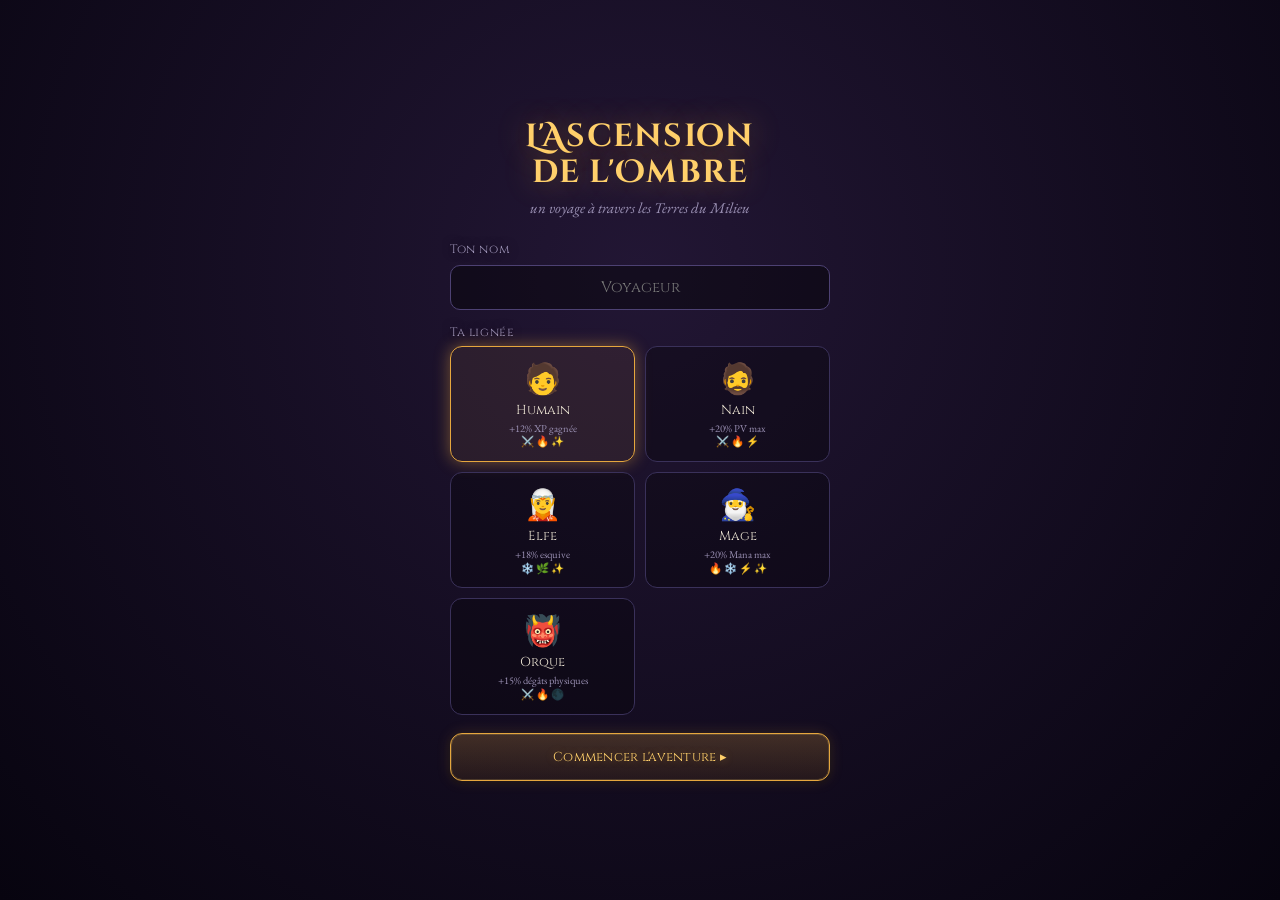
==== commit dbd05268: "Add files via upload" ====
--- a/index.html
+++ b/index.html
@@ -15,6 +15,7 @@
     <div class="res"><span class="ico">🪙</span><span class="v" id="rGold">0</span></div>
     <div class="res"><span class="ico">💎</span><span class="v" id="rEss">0</span></div>
     <div class="res"><span class="ico">⛏️</span><span class="v" id="rMat">0</span></div>
+    <div class="res hidden" id="rEclWrap"><span class="ico">🖤</span><span class="v" id="rEcl">0</span></div>
     <div class="spacer"></div>
     <div class="res" id="regionPill">—</div>
     <div id="corrThread"><i id="corrBar"></i></div>
--- a/styles.css
+++ b/styles.css
@@ -3,17 +3,7 @@
    Palette : abysse violacé, parchemin os, braise dorée,
    spectre cyan, sang, arcane (mana/corruption).
    ============================================================ */
-:root{
-  --abyss:#0c0a14; --shadow:#161226; --shadow2:#221b3a; --raised:#2c2348;
-  --line:#3a315a; --line2:#4d4173;
-  --bone:#ece4d3; --muted:#9b91b4; --faint:#6b6388;
-  --ember:#e6a73e; --ember-bright:#ffd06b; --ember-glow:rgba(230,167,62,.45);
-  --spectral:#6fd6c4; --blood:#d2495c; --arcane:#9a6cff; --arcane-bright:#bd9bff;
-  --feu:#ff6b3d; --givre:#5ec8e0; --foudre:#f5d020; --nature:#7dc44a;
-  --lumiere:#ffe9a8; --tenebres:#9a6cff; --physique:#cbb88f;
-  --xp:#7dd0a8;
-  --r:14px;
-}
+:root{--abyss:#0c0a14; --shadow:#161226; --shadow2:#221b3a; --raised:#2c2348; --line:#3a315a; --line2:#4d4173; --bone:#ece4d3; --muted:#9b91b4; --faint:#6b6388; --ember:#e6a73e; --ember-bright:#ffd06b; --ember-glow:rgba(230,167,62,.45); --spectral:#6fd6c4; --blood:#d2495c; --arcane:#9a6cff; --arcane-bright:#bd9bff; --feu:#ff6b3d; --givre:#5ec8e0; --foudre:#f5d020; --nature:#7dc44a; --lumiere:#ffe9a8; --tenebres:#9a6cff; --physique:#cbb88f; --xp:#7dd0a8; --r:14px; --gap:14px;}
 *{box-sizing:border-box; -webkit-tap-highlight-color:transparent;}
 html,body{margin:0; height:100%;}
 body{
@@ -34,13 +24,10 @@
   box-shadow:0 0 80px rgba(0,0,0,.6); transition:max-width .2s;}
 
 /* ---------- TOP STATUS BAR ---------- */
-#topbar{flex:0 0 auto; display:flex; align-items:center; gap:6px; padding:8px 12px;
-  background:linear-gradient(180deg,#1a1430,#120e22); border-bottom:1px solid var(--line);
-  font-family:'Cinzel'; font-size:12px; z-index:30;}
-#topbar .res{display:flex; align-items:center; gap:4px; padding:3px 8px; background:rgba(0,0,0,.35);
-  border:1px solid var(--line); border-radius:20px; white-space:nowrap;}
+#topbar{flex:0 0 auto; display:flex; align-items:center; gap:6px; padding:8px 12px; background:linear-gradient(180deg,#1a1430,#120e22); border-bottom:1px solid var(--line); font-family:'Cinzel'; font-size:12px; z-index:30; box-shadow:0 1px 0 rgba(230,167,62,.08), 0 2px 10px rgba(0,0,0,.4);}
+#topbar .res{display:flex; align-items:center; gap:4px; padding:3px 8px; background:rgba(0,0,0,.35); border:1px solid var(--line); border-radius:20px; white-space:nowrap; box-shadow:inset 0 0 0 1px rgba(255,255,255,.03);}
 #topbar .res .ico{font-size:13px;}
-#topbar .res .v{color:var(--ember-bright);}
+#topbar .res .v{color:var(--ember-bright); text-shadow:0 0 8px rgba(230,167,62,.25);}
 #topbar .spacer{flex:1;}
 #regionPill{color:var(--spectral); font-size:11px; opacity:.9;}
 
@@ -52,20 +39,15 @@
 #view{flex:1 1 auto; position:relative; overflow-y:auto; overflow-x:hidden;}
 .screen{position:absolute; inset:0; padding:14px; overflow-y:auto; animation:fadein .25s ease;}
 @keyframes fadein{from{opacity:0; transform:translateY(6px);} to{opacity:1; transform:none;}}
-.panel-title{font-size:18px; color:var(--ember-bright); text-align:center; margin:2px 0 12px;
-  text-shadow:0 0 14px var(--ember-glow);}
-.sub{color:var(--muted); font-size:13px;}
+.panel-title{font-size:19px; color:var(--ember-bright); text-align:center; margin:6px 0 14px; text-shadow:0 0 14px var(--ember-glow); position:relative; display:block; font-family:'Cinzel Decorative','Cinzel',serif; font-weight:700; background:linear-gradient(180deg, #ffe9b0, var(--ember)); -webkit-background-clip:text; background-clip:text; -webkit-text-fill-color:transparent; animation:emberPulse 4.5s ease-in-out infinite; letter-spacing:.04em;}
+.sub{color:var(--muted); font-size:13px; line-height:1.5;}
 
 /* card */
-.card{background:linear-gradient(180deg,rgba(40,32,66,.7),rgba(22,18,38,.7));
-  border:1px solid var(--line); border-radius:var(--r); padding:14px; margin-bottom:12px;
-  box-shadow:inset 0 1px 0 rgba(255,255,255,.04);}
+.card{background:linear-gradient(180deg, rgba(34,28,52,.55), rgba(16,13,26,.62)); border:1px solid var(--line); border-radius:16px; padding:15px 15px; margin-bottom:var(--gap); box-shadow:0 6px 22px rgba(0,0,0,.28); position:relative;}
 
 /* ---------- BOTTOM NAV ---------- */
-#nav{flex:0 0 auto; display:flex; background:linear-gradient(0deg,#120e22,#1a1430);
-  border-top:1px solid var(--line); z-index:30;}
-#nav button{flex:1; background:none; border:none; padding:9px 2px 8px; display:flex; flex-direction:column;
-  align-items:center; gap:2px; color:var(--faint); font-family:'Cinzel'; font-size:9.5px; transition:.15s;}
+#nav{flex:0 0 auto; display:flex; background:linear-gradient(0deg,#120e22,#1a1430); border-top:1px solid var(--line); z-index:30; box-shadow:0 -2px 0 rgba(230,167,62,.1), 0 -6px 16px rgba(0,0,0,.5);}
+#nav button{flex:1; background:none; border:none; padding:9px 2px 8px; display:flex; flex-direction:column; align-items:center; gap:2px; color:var(--faint); font-family:'Cinzel'; font-size:9.5px; transition:.15s; position:relative;}
 #nav button .ic{font-size:19px; filter:grayscale(.4) opacity(.7); transition:.15s;}
 #nav button.on{color:var(--ember-bright);}
 #nav button.on .ic{filter:none; transform:translateY(-2px); text-shadow:0 0 12px var(--ember-glow);}
@@ -73,15 +55,13 @@
   font-size:8px; border-radius:10px; padding:0 4px; font-family:'Cinzel';}
 
 /* ---------- BUTTONS ---------- */
-.btn{display:inline-flex; align-items:center; justify-content:center; gap:6px;
-  background:linear-gradient(180deg,var(--raised),var(--shadow2)); border:1px solid var(--line2);
-  color:var(--bone); border-radius:10px; padding:10px 14px; font-family:'Cinzel'; font-size:13px; transition:.15s;}
+.btn{display:inline-flex; align-items:center; justify-content:center; gap:6px; background:linear-gradient(180deg, rgba(58,49,90,.65), rgba(28,22,46,.8)); border:1px solid var(--line2); color:var(--bone); border-radius:12px; padding:11px 14px; font-family:'Cinzel'; font-size:13px; transition:.15s; box-shadow:0 1px 0 rgba(255,255,255,.04) inset, 0 2px 6px rgba(0,0,0,.35); letter-spacing:.02em;}
 .btn:hover{filter:brightness(1.18); transform:translateY(-1px);}
 .btn:active{transform:translateY(0);}
 .btn:disabled{opacity:.4; pointer-events:none;}
-.btn.gold{border-color:var(--ember); color:var(--ember-bright); box-shadow:0 0 0 1px rgba(230,167,62,.12) inset;}
-.btn.ghost{background:rgba(0,0,0,.25);}
-.btn.sm{padding:6px 10px; font-size:11px; border-radius:8px;}
+.btn.gold{border-color:var(--ember); color:var(--ember-bright); box-shadow:0 0 0 1px rgba(255,208,107,.18) inset, 0 0 14px rgba(230,167,62,.18), 0 2px 6px rgba(0,0,0,.4); background:linear-gradient(180deg, rgba(230,167,62,.22), rgba(120,78,18,.18)); text-shadow:0 0 8px rgba(230,167,62,.35);}
+.btn.ghost{background:rgba(0,0,0,.28); border-color:var(--line);}
+.btn.sm{padding:7px 11px; font-size:11px; border-radius:10px;}
 .btn.block{width:100%;}
 
 /* type chip */
@@ -89,7 +69,7 @@
   padding:1px 6px; border-radius:20px; border:1px solid currentColor; vertical-align:middle;}
 
 /* bars */
-.bar{height:9px; background:#000; border:1px solid var(--line); border-radius:6px; overflow:hidden; position:relative;}
+.bar{height:9px; background:#000; border:1px solid var(--line); border-radius:999px; overflow:hidden; position:relative;}
 .bar>i{display:block; height:100%; width:0; border-radius:5px; transition:width .35s cubic-bezier(.2,.8,.2,1);}
 .bar.hp>i{background:linear-gradient(90deg,#7a2030,var(--blood),#ff8295);}
 .bar.mp>i{background:linear-gradient(90deg,#3a2a78,var(--arcane),var(--arcane-bright));}
@@ -122,7 +102,7 @@
 /* enemy row */
 #enemyRow{flex:0 0 auto; display:flex; justify-content:center; align-items:flex-end; gap:14px;
   padding:6px 12px 4px; min-height:150px; z-index:4;}
-.enemy-unit{display:flex; flex-direction:column; align-items:center; gap:5px; cursor:pointer; position:relative; transition:.2s;}
+.enemy-unit{display:flex; flex-direction:column; align-items:center; gap:5px; cursor:pointer; position:relative; transition:box-shadow .2s, transform .1s;}
 .enemy-unit .portrait{font-size:64px; line-height:1; filter:drop-shadow(0 8px 12px rgba(0,0,0,.6));
   transition:transform .12s, filter .2s; animation:idleFloat 3.4s ease-in-out infinite;}
 .enemy-unit.targeted .portrait{transform:scale(1.06);}
@@ -152,8 +132,7 @@
 .pmember .pnum{font-size:9px; color:var(--muted); font-family:'Cinzel'; display:flex; justify-content:space-between;}
 
 /* combat log */
-#combatLog{flex:0 0 auto; height:42px; overflow:hidden; padding:2px 14px; text-align:center;
-  font-size:12.5px; color:var(--muted); z-index:6; display:flex; flex-direction:column-reverse;}
+#combatLog{flex:0 0 auto; height:42px; overflow:hidden; padding:2px 14px; text-align:center; font-size:12.5px; color:var(--muted); z-index:6; display:flex; flex-direction:column-reverse; max-height:88px;}
 #combatLog div{padding:1px 0; line-height:1.25;}
 #combatLog .lnew{color:var(--bone); animation:logpop .3s ease;}
 @keyframes logpop{from{opacity:0; transform:translateY(4px);} to{opacity:1;}}
@@ -186,8 +165,8 @@
 .tech-row:active{transform:scale(.99);}
 .tech-row.dim{opacity:.45;}
 .tech-row .ti{font-size:18px;}
-.tech-row .tn{flex:1; font-family:'Cinzel'; font-size:12px;}
-.tech-row .tn small{display:block; font-family:'EB Garamond'; font-size:10.5px; color:var(--muted); margin-top:1px;}
+.tech-row .tn{flex:1; font-family:'Cinzel'; font-size:12px; line-height:1.2;}
+.tech-row .tn small{display:block; font-family:'EB Garamond'; font-size:10px; color:var(--faint); margin-top:1px; line-height:1.25;}
 .tech-row .tc{font-size:11px; color:var(--arcane-bright); font-family:'Cinzel'; white-space:nowrap;}
 .dock-head{display:flex; align-items:center; justify-content:space-between; margin-bottom:7px;}
 .dock-head .dt{font-family:'Cinzel'; font-size:11px; color:var(--muted); letter-spacing:.08em;}
@@ -228,8 +207,7 @@
 .ringhalo{position:absolute; width:160px; height:160px; transform:translate(-50%,-50%); pointer-events:none; z-index:15; border-radius:50%;
   border:6px solid var(--ember-bright); box-shadow:0 0 50px 12px rgba(255,180,70,.8), inset 0 0 40px rgba(120,40,160,.9);
   background:radial-gradient(circle, rgba(40,10,60,.5), transparent 70%);}
-.cmd.ring{grid-column:1/-1; width:100%; border-color:var(--ember-bright); color:var(--ember-bright);
-  background:linear-gradient(180deg, rgba(80,30,20,.5), rgba(40,12,50,.6)); letter-spacing:.5px;}
+.cmd.ring{grid-column:1/-1; width:100%; border-color:var(--ember-bright); color:var(--ember-bright); background:linear-gradient(180deg, rgba(80,30,20,.5), rgba(40,12,50,.6)); letter-spacing:.5px; position:relative; overflow:hidden;}
 .cmd.ring:hover{background:linear-gradient(180deg, rgba(120,45,30,.6), rgba(60,18,70,.7));}
 /* embers / ambiance fantasy */
 #embers{position:absolute; inset:0; pointer-events:none; z-index:2; overflow:hidden;}
@@ -241,31 +219,29 @@
 
 /* ---------- MAP ---------- */
 #mapWrap{position:relative; padding:6px 0 30px;}
-.zone-node{display:flex; align-items:center; gap:12px; padding:13px 14px; margin:0 0 10px; border-radius:14px;
-  background:linear-gradient(180deg,rgba(40,32,66,.75),rgba(22,18,38,.8)); border:1px solid var(--line); position:relative; transition:.18s;}
+.zone-node{display:flex; align-items:center; gap:12px; padding:13px 14px; margin:0 0 10px; border-radius:14px; background:linear-gradient(180deg, rgba(44,35,72,.7), rgba(22,18,38,.78)); border:1px solid var(--line); position:relative; transition:.18s; box-shadow:0 3px 10px rgba(0,0,0,.3);}
 .zone-node.locked{opacity:.5;}
-.zone-node.current{border-color:var(--ember); box-shadow:0 0 22px var(--ember-glow);}
+.zone-node.current{border-color:var(--ember); box-shadow:0 0 22px var(--ember-glow); background:linear-gradient(180deg, rgba(230,167,62,.12), rgba(22,18,38,.8));}
 .zone-node:not(.locked):hover{transform:translateX(3px); border-color:var(--line2);}
 .zone-node .znum{font-family:'Cinzel Decorative'; font-size:20px; color:var(--ember); width:30px; text-align:center; flex:0 0 auto;}
-.zone-node .zico{font-size:34px; flex:0 0 auto;}
+.zone-node .zico{font-size:34px; flex:0 0 auto; filter:drop-shadow(0 2px 4px rgba(0,0,0,.5));}
 .zone-node .zmid{flex:1; min-width:0;}
 .zone-node .zname{font-family:'Cinzel'; font-size:14px; color:var(--bone);}
 .zone-node .zdesc{font-size:12px; color:var(--muted); margin-top:1px;}
 .zone-node .zmeta{font-size:10px; color:var(--faint); margin-top:3px; font-family:'Cinzel';}
 .zone-node .zgo{flex:0 0 auto;}
 .zconnector{width:2px; height:10px; background:var(--line); margin:0 auto -4px 30px; margin-top:-6px;}
-.cleared-tag{position:absolute; top:8px; right:10px; font-size:9px; font-family:'Cinzel'; color:var(--xp); border:1px solid var(--xp); border-radius:10px; padding:0 6px;}
+.cleared-tag{position:absolute; top:8px; right:10px; font-size:10px; font-family:'Cinzel'; color:var(--xp); border:1px solid var(--xp); border-radius:10px; padding:0 6px;}
 
 /* ---------- INVENTORY / EQUIP ---------- */
 .equip-grid{display:grid; grid-template-columns:repeat(3,1fr); gap:8px; margin-bottom:8px;}
-.eslot{background:rgba(0,0,0,.3); border:1px dashed var(--line2); border-radius:12px; padding:10px 6px; text-align:center; transition:.15s;}
+.eslot{background:rgba(0,0,0,.3); border:1px dashed var(--line2); border-radius:13px; padding:10px 8px; text-align:center; transition:.15s; cursor:pointer;}
 .eslot.filled{border-style:solid;}
 .eslot:hover{border-color:var(--ember);}
 .eslot .eslico{font-size:24px; opacity:.85;}
 .eslot .esllab{font-family:'Cinzel'; font-size:9px; color:var(--faint); margin-top:2px;}
 .eslot .eitem{font-family:'Cinzel'; font-size:10.5px; margin-top:3px;}
-.inv-item{display:flex; align-items:center; gap:10px; padding:10px; border-radius:11px; margin-bottom:7px;
-  background:linear-gradient(180deg,rgba(40,32,66,.6),rgba(22,18,38,.7)); border:1px solid var(--line); border-left-width:4px;}
+.inv-item{display:flex; align-items:center; gap:10px; padding:11px 12px; border-radius:13px; margin-bottom:9px; background:linear-gradient(180deg,rgba(40,32,66,.6),rgba(22,18,38,.7)); border:1px solid var(--line); border-left-width:4px;}
 .inv-item .iico{font-size:26px;}
 .inv-item .imid{flex:1; min-width:0;}
 .inv-item .iname{font-family:'Cinzel'; font-size:12.5px;}
@@ -277,6 +253,7 @@
 .rar-3{border-left-color:#b06fe0;} .rar-3 .iname{color:#d6a8ff;}
 .rar-4{border-left-color:var(--ember);} .rar-4 .iname{color:var(--ember-bright);}
 .rar-5{border-left-color:#ff5a7a;} .rar-5 .iname{color:#ff96ae; text-shadow:0 0 10px rgba(255,90,122,.5);}
+.rar-6{border-left-color:#ffcf5c;} .rar-6 .iname{color:#ffcf5c; text-shadow:0 0 12px rgba(255,207,92,.55);}
 
 /* stat allocate */
 .stat-row{display:flex; align-items:center; gap:10px; padding:9px 4px; border-bottom:1px solid var(--line);}
@@ -288,10 +265,9 @@
 .plusbtn:disabled{opacity:.25; border-color:var(--line);}
 
 /* technique tree */
-.tech-card{display:flex; align-items:center; gap:10px; padding:10px; border-radius:11px; margin-bottom:7px;
-  background:rgba(0,0,0,.28); border:1px solid var(--line);}
+.tech-card{display:flex; align-items:center; gap:10px; padding:10px; border-radius:11px; margin-bottom:7px; background:rgba(0,0,0,.28); border:1px solid var(--line); transition:.15s;}
 .tech-card.learned{border-color:var(--spectral);}
-.tech-card.equipped{border-color:var(--ember); box-shadow:0 0 12px var(--ember-glow);}
+.tech-card.equipped{border-color:var(--ember); box-shadow:0 0 14px var(--ember-glow) inset;}
 .tech-card.locked{opacity:.5;}
 .tech-card .tcico{font-size:24px;}
 .tech-card .tcmid{flex:1; min-width:0;}
@@ -315,7 +291,7 @@
 #resultOverlay{position:absolute; inset:0; background:radial-gradient(circle at 50% 40%, rgba(30,22,50,.9), rgba(8,5,16,.97));
   z-index:20; display:none; flex-direction:column; align-items:center; justify-content:center; gap:10px; padding:30px; text-align:center;}
 #resultOverlay.on{display:flex; animation:fadein .4s;}
-#resultOverlay h2{font-family:'Cinzel Decorative'; font-size:30px; margin:0;}
+#resultOverlay h2{font-family:'Cinzel Decorative','Cinzel',serif; font-size:30px; margin:0; background:linear-gradient(180deg, #ffe9b0, var(--ember)); -webkit-background-clip:text; background-clip:text; -webkit-text-fill-color:transparent; text-shadow:0 0 30px var(--ember-glow);}
 #resultOverlay.win h2{color:var(--ember-bright); text-shadow:0 0 24px var(--ember-glow);}
 #resultOverlay.lose h2{color:var(--blood);}
 .reward-line{font-size:14px; color:var(--bone);}
@@ -339,9 +315,9 @@
   color:var(--bone); font-family:'Cinzel'; font-size:15px; text-align:center; margin-top:4px;}
 .field-input:focus{outline:none; border-color:var(--ember);}
 
-.empty-note{text-align:center; color:var(--faint); font-style:italic; padding:24px 10px; font-size:13px;}
-.divider{display:flex; align-items:center; gap:10px; margin:14px 0 10px; color:var(--faint); font-family:'Cinzel'; font-size:11px; letter-spacing:.1em;}
-.divider::before,.divider::after{content:''; flex:1; height:1px; background:var(--line);}
+.empty-note{text-align:center; color:var(--faint); font-style:italic; padding:16px; font-size:13px; border-radius:13px; line-height:1.5;}
+.divider{display:flex; align-items:center; gap:10px; margin:18px 0 10px; color:var(--ember); font-family:'Cinzel'; font-size:11.5px; letter-spacing:.08em; position:relative; text-align:center; text-transform:uppercase; opacity:.85;}
+.divider::before,.divider::after{content:''; flex:1; height:1px; background:linear-gradient(90deg, transparent, var(--line2), transparent); position:absolute; top:50%; width:32%;}
 .kv{display:flex; justify-content:space-between; padding:5px 0; border-bottom:1px solid var(--line); font-size:13px;}
 .kv .k{color:var(--muted);} .kv .v{color:var(--bone); font-family:'Cinzel';}
 .nazgul body, body.nazgul{--ember:#9a6cff; --ember-bright:#bd9bff; --ember-glow:rgba(154,108,255,.5);}
@@ -361,30 +337,18 @@
 @keyframes fogDrift{0%{transform:translateX(-3%) translateY(0);}100%{transform:translateX(3%) translateY(-2%);}}
 body.nazgul::after{background:radial-gradient(60% 50% at 50% 40%, rgba(210,73,92,.10), transparent 65%);}
 
-.panel-title{position:relative; display:block;}
-.panel-title::before,.panel-title::after{content:'❧'; color:var(--ember); opacity:.55; font-size:13px; margin:0 10px; vertical-align:middle;}
+.panel-title::before,.panel-title::after{content:'❧'; color:var(--ember); opacity:.55; font-size:13px; margin:0 10px; vertical-align:middle; -webkit-text-fill-color:var(--ember);}
 .panel-title::after{transform:scaleX(-1); display:inline-block;}
 
-.card{position:relative;}
 .card::after{content:''; position:absolute; inset:0; border-radius:var(--r); pointer-events:none;
   box-shadow:inset 0 0 0 1px rgba(255,208,107,.07), inset 0 0 22px rgba(0,0,0,.35);}
 
-.divider{position:relative; text-align:center; font-family:'Cinzel'; font-size:11px; letter-spacing:.18em;
-  color:var(--faint); text-transform:uppercase; margin:14px 0 9px;}
-.divider::before,.divider::after{content:''; position:absolute; top:50%; width:32%; height:1px;
-  background:linear-gradient(90deg,transparent,var(--line2));}
 .divider::before{left:0;} .divider::after{right:0; transform:scaleX(-1);}
 
-.btn.gold{background:linear-gradient(180deg,#3a2d18,#211836); box-shadow:0 0 0 1px rgba(230,167,62,.18) inset, 0 2px 10px rgba(0,0,0,.4);}
-.btn.gold:hover{box-shadow:0 0 0 1px rgba(255,208,107,.4) inset, 0 0 16px rgba(230,167,62,.25);}
-
-#topbar{box-shadow:0 2px 0 rgba(230,167,62,.12), 0 4px 14px rgba(0,0,0,.5);}
-#topbar .res{box-shadow:inset 0 0 0 1px rgba(255,255,255,.03);}
-
-#nav button{position:relative;}
+.btn.gold:hover{box-shadow:0 0 0 1px rgba(255,208,107,.3) inset, 0 0 22px rgba(230,167,62,.35), 0 2px 8px rgba(0,0,0,.45);}
+
 #nav button.on::after{content:''; position:absolute; left:24%; right:24%; bottom:3px; height:2px; border-radius:2px;
   background:linear-gradient(90deg,transparent,var(--ember-bright),transparent); box-shadow:0 0 8px var(--ember-glow);}
-#nav{box-shadow:0 -2px 0 rgba(230,167,62,.1), 0 -6px 16px rgba(0,0,0,.5);}
 
 #battleFab{position:fixed; bottom:74px; left:50%; transform:translateX(-50%); z-index:120;
   display:flex; align-items:center; gap:8px; padding:11px 18px; border-radius:30px; border:1px solid var(--ember);
@@ -417,3 +381,316 @@
   #nav button{font-size:9px;}
   .panel-title{font-size:16px;}
 }
+
+/* ============================================================
+   CARTE D'AVENTURE (style Slay the Spire)
+   ============================================================ */
+.sts-legend{display:flex; flex-wrap:wrap; justify-content:center; gap:5px 12px; margin:4px 0 8px;
+  font-family:'Cinzel'; font-size:10px; color:var(--muted);}
+.sts-legend span{display:inline-flex; align-items:center; gap:3px;}
+.sts-legend i{font-style:normal; font-size:12px;}
+.sts-wrap{position:relative; border-radius:var(--r);
+  background:
+    radial-gradient(120% 80% at 50% 0%, rgba(230,167,62,.06), transparent 60%),
+    linear-gradient(180deg, rgba(28,22,46,.85), rgba(14,11,24,.92));
+  border:1px solid var(--line); box-shadow:inset 0 0 40px rgba(0,0,0,.5), 0 0 0 1px rgba(230,167,62,.06);
+  padding:6px; overflow:hidden;}
+.sts-wrap::before{content:''; position:absolute; inset:0; pointer-events:none; border-radius:var(--r);
+  background:radial-gradient(80% 60% at 50% 110%, rgba(154,108,255,.10), transparent 70%);}
+.sts-svg{display:block; width:100%; height:auto; max-height:62vh;}
+.sts-svg text{font-family:'Apple Color Emoji','Segoe UI Emoji','Noto Color Emoji',sans-serif; pointer-events:none;}
+.sts-svg g[onclick]:hover circle{stroke:var(--ember-bright) !important;}
+.sts-svg g[onclick]:active{transform:scale(.96); transform-origin:center;}
+
+/* ============================================================
+   CURSEURS DE VOLUME
+   ============================================================ */
+.vol-row{display:flex; align-items:center; gap:9px; margin-top:6px;}
+.vol-ico{font-size:13px; opacity:.8;}
+.vol-val{font-family:'Cinzel'; font-size:11px; color:var(--ember-bright); width:40px; text-align:right;}
+.vol-slider{-webkit-appearance:none; appearance:none; flex:1; height:6px; border-radius:6px; background:linear-gradient(90deg, var(--ember) 0 var(--p,50%), var(--shadow2) var(--p,50%) 100%); outline:none; border:1px solid var(--line);}
+.vol-slider:disabled{opacity:.4;}
+.vol-slider::-webkit-slider-thumb{-webkit-appearance:none; appearance:none; width:16px; height:16px; border-radius:50%;
+  background:radial-gradient(circle at 35% 30%, #fff3d4, var(--ember) 70%); border:1px solid #5a3e10;
+  box-shadow:0 0 8px var(--ember-glow); cursor:pointer;}
+.vol-slider::-moz-range-thumb{width:16px; height:16px; border-radius:50%;
+  background:radial-gradient(circle at 35% 30%, #fff3d4, var(--ember) 70%); border:1px solid #5a3e10;
+  box-shadow:0 0 8px var(--ember-glow); cursor:pointer;}
+
+/* ============================================================
+   HABILLAGE — touche plus fantaisiste (boutons, titres, cartes)
+   ============================================================ */
+@keyframes emberPulse{0%,100%{text-shadow:0 0 10px var(--ember-glow), 0 1px 0 #000;}50%{text-shadow:0 0 20px var(--ember-glow), 0 0 32px rgba(230,167,62,.25), 0 1px 0 #000;}}
+
+/* boutons : relief doré, parchemin */
+
+/* cartes : coins ornés + liseré chaud */
+.card::before{content:''; position:absolute; top:6px; left:6px; right:6px; height:1px;
+  background:linear-gradient(90deg, transparent, rgba(230,167,62,.25), transparent); pointer-events:none;}
+.cz{font-family:'Cinzel'; letter-spacing:.05em; text-shadow:0 0 10px rgba(0,0,0,.5);}
+
+/* zones de la carte du monde : un peu plus vivantes */
+
+/* dividers : tonalité braise */
+
+/* barre du haut : reflet doré subtil */
+
+/* overlay de résultat : titre flamboyant */
+
+/* ============================================================
+   AJOUTS UI — modes de région, grimoire multi-perso, cooldowns
+   ============================================================ */
+/* Boutons à deux lignes (Exploration / Aventure) */
+.mode-btn{flex-direction:column; gap:2px; padding:11px 10px; line-height:1.15;}
+.mode-btn small{display:block; font-family:'EB Garamond',serif; font-size:10.5px;
+  color:var(--muted); font-weight:400; letter-spacing:0; text-transform:none;}
+.mode-btn.gold small{color:rgba(255,233,176,.7);}
+
+/* Barre de sélection du grimoire (héros + compagnons) */
+.who-bar{display:flex; gap:6px; flex-wrap:wrap; justify-content:center;
+  padding:8px; border-radius:var(--r);
+  background:linear-gradient(180deg, rgba(40,32,66,.45), rgba(20,16,32,.5));
+  border:1px solid var(--line);}
+.who-bar .btn{padding:5px 9px; font-size:11px;}
+
+/* Badge de cooldown dans le dock de combat */
+.tech-row .tc.cd{color:var(--givre); font-family:'Cinzel'; font-weight:600;
+  text-shadow:0 0 8px rgba(94,200,224,.4);}
+
+/* Marqueurs d'efficacité ▲ / ▼ : un peu plus lisibles */
+
+/* affinage cartes techniques */
+.tech-card:not(.locked):hover{border-color:var(--line2); transform:translateX(2px);}
+
+/* curseurs de volume : piste un peu plus contrastée */
+
+/* ============================================================
+   LISIBILITÉ DU COMBAT — efficacité, infos cible, récap effets
+   ============================================================ */
+.eff-pill{display:inline-block; font-size:9.5px; font-weight:700; padding:1px 6px; border-radius:999px;
+  margin-left:5px; vertical-align:middle; letter-spacing:.02em; border:1px solid transparent;}
+.eff-pill.good{color:#9be08f; background:rgba(120,200,110,.14); border-color:rgba(120,200,110,.4);}
+.eff-pill.bad{color:#ff9aa9; background:rgba(210,73,92,.14); border-color:rgba(210,73,92,.4);}
+.eff-pill.crit{color:#ffd06b; background:rgba(230,167,62,.16); border-color:rgba(230,167,62,.45);}
+.eff-pill.neu{color:var(--muted); background:rgba(150,140,170,.12);}
+
+.target-strip{display:flex; align-items:center; gap:8px; flex-wrap:wrap;
+  font-size:11px; padding:6px 10px; margin:2px 0 8px; border-radius:10px;
+  background:linear-gradient(180deg, rgba(60,24,30,.4), rgba(28,16,28,.5)); border:1px solid var(--line);}
+.mu{font-size:11px; font-weight:600;}
+.mu.good{color:#9be08f;} .mu.bad{color:#ff9aa9;}
+
+.ehp-num{font-size:9.5px; color:var(--muted); margin-top:2px; font-variant-numeric:tabular-nums;}
+.emu{font-size:11px; margin-top:2px; display:flex; gap:7px; justify-content:center;}
+
+.cmd.info-btn{width:48px; min-width:48px; flex:0 0 auto; font-size:16px; border-color:var(--spectral);}
+.info-list{max-height:230px;}
+.info-sec{padding:7px 9px; border:1px solid var(--line); border-radius:10px; margin-bottom:7px;
+  background:rgba(20,16,32,.5); font-size:12px;}
+.info-sec b{color:var(--ember-bright); font-family:'Cinzel'; font-size:11.5px;}
+.info-sec .mini{color:var(--muted); font-size:10.5px;}
+.fx-row{display:flex; justify-content:space-between; gap:8px; margin-top:4px; align-items:baseline;}
+.fx-row .st{font-size:12px; font-weight:600;}
+.chart-row{display:flex; justify-content:space-between; gap:6px; margin-top:3px; font-size:11px; align-items:center;}
+.chart-row .cg{color:#9be08f;} .chart-row .cb{color:#ff9aa9;}
+.dock-head .st{font-size:13px; margin-left:1px;}
+
+/* ============================================================
+   TALENTS & DÉFIS (progression)
+   ============================================================ */
+.tal-branch{margin-bottom:8px;}
+.tal-bh{font-family:'Cinzel'; font-size:12px; color:var(--ember-bright); letter-spacing:.04em;
+  border-bottom:1px solid var(--line); padding-bottom:3px; margin-bottom:5px;}
+.tal-node{display:flex; align-items:center; gap:8px; padding:5px 6px; border-radius:9px; margin-bottom:4px;
+  background:rgba(20,16,32,.45); border:1px solid transparent;}
+.tal-node.on{border-color:var(--ember); background:rgba(230,167,62,.08);}
+.tal-node.locked{opacity:.5;}
+.tal-mid{flex:1; min-width:0;}
+.tal-n{font-size:12.5px; font-weight:600;}
+.tal-rank{font-family:'Cinzel'; font-size:11px; color:var(--ember-bright); margin-left:4px;}
+.tal-d{font-size:10.5px; color:var(--muted); line-height:1.25;}
+.tal-node .plusbtn{flex:0 0 auto;}
+
+.chal{display:flex; gap:10px; align-items:center; padding:9px 11px; border-radius:12px; margin-bottom:7px;
+  background:linear-gradient(180deg, rgba(40,32,66,.4), rgba(20,16,32,.5)); border:1px solid var(--line);}
+.chal.done{border-color:var(--ember);}
+.chal.claimed{opacity:.6;}
+.chal-mid{flex:1; min-width:0;}
+.chal-n{font-family:'Cinzel'; font-size:12.5px; color:var(--bone);}
+.chal-d{font-size:11px; color:var(--muted); margin-top:1px;}
+.chal-meta{font-size:10px; color:var(--faint); margin-top:4px;}
+.chal-tag{font-size:10.5px; color:var(--muted); font-family:'Cinzel';}
+.chal-tag.pending{color:var(--faint);}
+.badge-dot{color:var(--ember-bright); font-size:11px; vertical-align:middle; animation:emberPulse 2s infinite;}
+
+/* ============================================================
+   ARBRE DE COMPÉTENCES PAR RACE / ÉVOLUTION / NAZGÛL
+   ============================================================ */
+.skilltree{display:flex; flex-direction:column; align-items:stretch;}
+.skill-tier{display:flex; gap:7px; flex-wrap:wrap; justify-content:center;}
+.skill-link{text-align:center; color:var(--ember); opacity:.5; line-height:.9; font-size:14px; margin:1px 0;}
+.skill-node{flex:1 1 44%; min-width:140px; display:flex; align-items:center; gap:7px; padding:7px 8px; border-radius:11px;
+  background:rgba(20,16,32,.5); border:1px solid var(--line); transition:.15s;}
+.skill-node.on{border-color:var(--ember); background:rgba(230,167,62,.09); box-shadow:0 0 12px rgba(230,167,62,.12) inset;}
+.skill-node.cap{border-style:dashed; border-color:var(--ember-bright);}
+.skill-node.cap.on{box-shadow:0 0 16px var(--ember-glow);}
+.skill-node.locked{opacity:.45;}
+.sk-mid{flex:1; min-width:0;}
+.sk-n{font-size:12px; font-weight:600;}
+.sk-rank{font-family:'Cinzel'; font-size:10.5px; color:var(--ember-bright); margin-left:3px;}
+.sk-d{font-size:10px; color:var(--muted); line-height:1.2;}
+.sk-req{font-size:9.5px; color:var(--blood); margin-top:1px; min-height:0;}
+.skill-node .plusbtn{flex:0 0 auto;}
+
+.evo-opt{display:flex; align-items:center; gap:9px; padding:8px 9px; border-radius:11px; margin-bottom:6px;
+  background:linear-gradient(180deg, rgba(60,40,90,.35), rgba(20,16,32,.5)); border:1px solid var(--line2);}
+.evo-mid{flex:1; min-width:0;}
+.evo-n{font-family:'Cinzel'; font-size:12.5px; color:var(--bone);}
+.evo-d{font-size:10.5px; color:var(--muted); margin-top:1px;}
+
+.naz-note{justify-content:center !important; color:#ff7a9c; font-style:italic; font-size:10.5px;
+  text-shadow:0 0 8px rgba(255,45,106,.4); letter-spacing:.02em;}
+
+/* ============================================================
+   ANIMATIONS — plus de pêche
+   ============================================================ */
+@keyframes critPop{0%{transform:scale(.4) rotate(-8deg);opacity:0;}40%{transform:scale(1.5) rotate(4deg);opacity:1;}100%{transform:scale(1) rotate(0);opacity:1;}}
+.flytext.crit{animation:critPop .35s cubic-bezier(.2,1.5,.4,1) both, floatUp 1.1s ease-out .35s forwards;
+  font-size:1.5em !important; color:#ffd06b !important; text-shadow:0 0 12px var(--ember-glow),0 2px 0 #3a1500;}
+.statusline .st{animation:stPulse 2.2s ease-in-out infinite;}
+@keyframes stPulse{0%,100%{filter:drop-shadow(0 0 1px currentColor);}50%{filter:drop-shadow(0 0 5px currentColor);}}
+.enemy-unit.targeted{box-shadow:0 0 0 2px var(--ember-bright), 0 0 18px var(--ember-glow);}
+.cmd:active,.tech-row:active,.skill-node:active{transform:scale(.97);}
+.cmd.ring::after{content:''; position:absolute; inset:0; background:linear-gradient(110deg,transparent 30%,rgba(255,208,107,.18) 50%,transparent 70%);
+  transform:translateX(-100%); animation:ringShine 3.2s ease-in-out infinite;}
+@keyframes ringShine{0%,60%{transform:translateX(-100%);}100%{transform:translateX(100%);}}
+
+/* ============================================================
+   INVENTAIRE PAR EMPLACEMENT + VENTE RAPIDE
+   ============================================================ */
+.eslot.sel{border-color:var(--ember-bright)!important; box-shadow:0 0 0 2px var(--ember), 0 0 14px var(--ember-glow);}
+.eslot:active{transform:scale(.96);}
+.slot-bar{display:flex; justify-content:space-between; align-items:center; gap:8px; flex-wrap:wrap;
+  margin-top:9px; padding:8px 11px; border-radius:11px; font-size:12px;
+  background:linear-gradient(180deg, rgba(60,48,90,.4), rgba(20,16,32,.5)); border:1px solid var(--line2);}
+.qsell{padding:12px 13px;}
+.qs-title{font-family:'Cinzel'; font-size:12.5px; color:var(--ember-bright); text-align:center; margin-bottom:8px;}
+.qs-row{display:grid; grid-template-columns:repeat(4,1fr); gap:6px;}
+.qs-row .btn{padding:7px 4px; font-size:11px;}
+
+/* ============================================================
+   POLISH UI — plus d'espace, plus net, moins chargé
+   ============================================================ */
+.screen, #screen-map, #screen-bag, #screen-hero, #screen-tech, #screen-party{ padding-bottom:24px; }
+/* cartes d'objet plus aérées */
+/* barres plus fines et élégantes */
+.bar i{ border-radius:999px; }
+/* navigation : plus respirante */
+.nav .navbtn{ padding:9px 4px; }
+/* limite le bruit visuel : le journal de combat reste compact */
+
+/* ============================================================
+   MÉTA-PROGRESSION — hub (langues, quêtes, invocation, synergies,
+   ascension) et modales associées. Anciennement injecté à
+   l'exécution en JS ; vit maintenant ici, comme le reste du CSS.
+   ============================================================ */
+.v03-grid{display:grid; grid-template-columns:repeat(2,1fr); gap:7px;}
+.v03-grid .btn{min-height:46px;}
+.v03-lang-row{display:flex; gap:7px; flex-wrap:wrap;}
+.v03-lang-row .btn{flex:1; min-width:92px;}
+.v03-modal{position:fixed; inset:0; background:rgba(4,2,10,.82); z-index:100; display:flex; align-items:center; justify-content:center; padding:18px; backdrop-filter:blur(5px);}
+.v03-modal-box{width:min(430px,100%); background:linear-gradient(180deg,#2c2348,#120d20); border:1px solid var(--ember); border-radius:18px; padding:20px; box-shadow:0 20px 80px #000;}
+.offline-grid{display:grid; grid-template-columns:repeat(2,1fr); gap:8px; margin:15px 0;}
+.offline-grid>div{padding:13px; text-align:center; background:rgba(0,0,0,.28); border:1px solid var(--line); border-radius:12px; font-size:22px;}
+.offline-grid b{display:block; color:var(--ember-bright); font-family:'Cinzel'; font-size:15px; margin-top:3px;}
+.offline-grid small{display:block; color:var(--muted); font-size:10px;}
+
+/* ============================================================
+   INVOCATION — une seule séquence mise en scène : montée en
+   tension (orbe qui pulse), éclat au climax (anneaux + particules
+   + tremblement au-delà de Rare), puis révélation de la carte.
+   Durée/intensité scalent avec la rareté tirée (rar-0 à rar-5,
+   mêmes 6 paliers/couleurs que le butin).
+   ============================================================ */
+.summon-reveal{position:fixed; inset:0; z-index:200; display:flex; align-items:center; justify-content:center; padding:20px; opacity:0; pointer-events:none; transition:opacity .35s ease;}
+.summon-reveal.on{opacity:1; pointer-events:auto;}
+.summon-stage{position:relative; width:min(340px,100%); min-height:380px; display:flex; flex-direction:column; align-items:center; justify-content:center; text-align:center;}
+.summon-vignette{position:absolute; inset:-30px; border-radius:28px; pointer-events:none; background:radial-gradient(circle at 50% 42%, rgba(255,255,255,.08), var(--abyss) 72%); box-shadow:inset 0 0 90px 20px rgba(0,0,0,.7);}
+.summon-vignette.rar-3, .summon-vignette.rar-4, .summon-vignette.rar-5, .summon-vignette.rar-6{background:radial-gradient(circle at 50% 42%, rgba(255,255,255,.14), var(--abyss) 72%);}
+.summon-fx{position:absolute; inset:0; pointer-events:none; overflow:visible; z-index:1;}
+.summon-orb{position:absolute; left:50%; top:42%; width:64px; height:64px; border-radius:50%; transform:translate(-50%,-50%); background:radial-gradient(circle,#fff,var(--ember) 55%,transparent 75%); box-shadow:0 0 40px 10px var(--ember-glow); animation:summonPulse 1.1s ease-in-out infinite; transition:opacity .3s ease; z-index:1;}
+.summon-orb.rar-0{background:radial-gradient(circle,#fff,#9a9a9a 55%,transparent 75%); box-shadow:0 0 22px 6px rgba(154,154,154,.45); animation-duration:.9s;}
+.summon-orb.rar-1{background:radial-gradient(circle,#fff,#5fae5f 55%,transparent 75%); box-shadow:0 0 24px 6px rgba(95,174,95,.45); animation-duration:.95s;}
+.summon-orb.rar-2{background:radial-gradient(circle,#fff,#4f8fe0 55%,transparent 75%); box-shadow:0 0 28px 8px rgba(79,143,224,.5); animation-duration:1s;}
+.summon-orb.rar-3{background:radial-gradient(circle,#fff,#b06fe0 55%,transparent 75%); box-shadow:0 0 32px 9px rgba(176,111,224,.55); animation-duration:.85s;}
+.summon-orb.rar-4{background:radial-gradient(circle,#fff,var(--ember) 55%,transparent 75%); box-shadow:0 0 44px 12px var(--ember-glow); animation-duration:.7s;}
+.summon-orb.rar-5{background:radial-gradient(circle,#fff,#ff5a7a 55%,transparent 75%); box-shadow:0 0 54px 16px rgba(255,90,122,.6); animation-duration:.55s;}
+.summon-orb.rar-6{background:radial-gradient(circle,#fff,#ffcf5c 55%,transparent 75%); box-shadow:0 0 64px 20px rgba(255,207,92,.65); animation-duration:.45s;}
+@keyframes summonPulse{0%,100%{transform:translate(-50%,-50%) scale(.85); opacity:.8;} 50%{transform:translate(-50%,-50%) scale(1.14); opacity:1;}}
+.summon-reveal.reveal .summon-orb{opacity:0;}
+.summon-orb.summon-burst{animation:none; transform:translate(-50%,-50%) scale(2.6); opacity:0; transition:transform .5s ease-out, opacity .5s ease-out;}
+.summon-jitter{animation:summonJitter .09s linear infinite;}
+@keyframes summonJitter{0%{transform:translate(0,0);} 25%{transform:translate(-2px,1px);} 50%{transform:translate(2px,-1px);} 75%{transform:translate(-1px,-2px);} 100%{transform:translate(1px,2px);}}
+.summon-ringfx{position:absolute; left:50%; top:42%; width:70px; height:70px; border:3px solid #fff; border-radius:50%; transform:translate(-50%,-50%); pointer-events:none;}
+.summon-particle{position:absolute; left:50%; top:42%; border-radius:50%; pointer-events:none;}
+.summon-card{position:relative; z-index:2; opacity:0; transform:scale(.82) translateY(14px); transition:opacity .5s cubic-bezier(.2,.8,.3,1.1), transform .5s cubic-bezier(.2,.8,.3,1.1); background:linear-gradient(180deg,rgba(40,32,66,.88),rgba(18,14,30,.92)); border:1px solid var(--line2); border-radius:20px; padding:24px 20px; width:min(270px,88%);}
+.summon-reveal.reveal .summon-card{opacity:1; transform:scale(1) translateY(0);}
+.summon-card.rar-0{border-color:#9a9a9a; box-shadow:0 0 30px rgba(154,154,154,.15);}
+.summon-card.rar-1{border-color:#5fae5f; box-shadow:0 0 30px rgba(95,174,95,.18);}
+.summon-card.rar-2{border-color:#4f8fe0; box-shadow:0 0 30px rgba(79,143,224,.2);}
+.summon-card.rar-3{border-color:#b06fe0; box-shadow:0 0 34px rgba(176,111,224,.25);}
+.summon-card.rar-4{border-color:var(--ember); box-shadow:0 0 40px var(--ember-glow);}
+.summon-card.rar-5{border-color:#ff5a7a; box-shadow:0 0 46px rgba(255,90,122,.35);}
+.summon-card.rar-6{border-color:#ffcf5c; box-shadow:0 0 60px rgba(255,207,92,.5); background:linear-gradient(180deg,rgba(58,42,20,.9),rgba(18,12,8,.94));}
+.summon-rar-tag{display:inline-block; font-family:'Cinzel'; font-size:11px; letter-spacing:.06em; padding:4px 12px; border-radius:999px; border:1px solid currentColor; margin-bottom:10px;}
+.summon-rar-tag.rar-0{color:#c7c7c7;} .summon-rar-tag.rar-1{color:#8fe08f;} .summon-rar-tag.rar-2{color:#8fc0ff;}
+.summon-rar-tag.rar-3{color:#d6a8ff;} .summon-rar-tag.rar-4{color:var(--ember-bright);} .summon-rar-tag.rar-5{color:#ff96ae;}
+.summon-rar-tag.rar-6{color:#ffcf5c;}
+.summon-ico{font-size:52px; margin-bottom:6px; filter:drop-shadow(0 4px 10px rgba(0,0,0,.5));}
+.summon-name{font-family:'Cinzel Decorative'; font-size:19px; margin-bottom:4px;}
+.summon-name.rar-0{color:#e6e6e6;} .summon-name.rar-1{color:#8fe08f;} .summon-name.rar-2{color:#8fc0ff;}
+.summon-name.rar-3{color:#d6a8ff;} .summon-name.rar-4{color:var(--ember-bright);} .summon-name.rar-5{color:#ff96ae; text-shadow:0 0 16px rgba(255,90,122,.5);}
+.summon-name.rar-6{color:#ffcf5c; text-shadow:0 0 18px rgba(255,207,92,.6);}
+.summon-role{color:var(--muted); font-size:12px;}
+.summon-continue{position:relative; z-index:2; margin-top:20px; opacity:0; pointer-events:none; transition:opacity .3s ease .1s;}
+
+/* ============================================================
+   BANNIÈRE TEMPORAIRE & FORGE DE L'ANNEAU
+   ============================================================ */
+.banner-btn{background:linear-gradient(180deg,#3a2a6b,#241a44); border:1px solid #6a52c9; color:#d8c8ff;}
+.banner-card{border:1px solid #ff96ae; box-shadow:0 0 26px rgba(255,90,122,.18);}
+.banner-timer{font-size:11px; color:var(--muted); letter-spacing:.04em;}
+.ring-btn{background:linear-gradient(180deg,#4a3410,#241708); border:1px solid #ffcf5c; color:#ffe6a3; font-family:'Cinzel'; letter-spacing:.03em;}
+.ring-card{border:1px solid #ffcf5c; box-shadow:0 0 30px rgba(255,207,92,.2); text-align:center;}
+.ring-progress{height:10px; border-radius:6px; background:rgba(255,255,255,.08); overflow:hidden; margin:10px 0;}
+.ring-progress i{display:block; height:100%; background:linear-gradient(90deg,#a3701c,#ffcf5c);}
+.ally-special{margin-top:8px; padding:8px 10px; border-radius:10px; background:rgba(255,207,92,.08); border:1px solid rgba(255,207,92,.35);}
+.ally-special.locked{background:rgba(255,255,255,.04); border:1px dashed var(--line2); opacity:.75;}
+.ally-special .asn{font-family:'Cinzel'; font-size:12px; color:#ffcf5c;}
+.ally-special.locked .asn{color:var(--muted);}
+.ally-special .asd{font-size:11px; color:var(--bone); margin-top:2px;}
+
+/* ============================================================
+   LORE — modale narrative affichée au premier lancement d'une zone
+   ============================================================ */
+.lore-modal{max-width:380px;}
+.lore-text{font-style:italic; line-height:1.65; color:var(--bone); max-height:48vh; overflow-y:auto; margin:4px 0 6px; font-family:'EB Garamond'; font-size:15px;}
+.summon-reveal.reveal .summon-continue{opacity:1; pointer-events:auto;}
+
+/* ============================================================
+   ONGLETS DE LA CARTE — remplace l'empilement de cartes par
+   4 sections (Aventure/Camp/Destin/Modes), une à la fois.
+   ============================================================ */
+.map-tabs{display:flex; gap:6px; margin-bottom:12px; overflow-x:auto; padding-bottom:2px;}
+.map-tab{flex:1; min-width:0; background:var(--shadow2); border:1px solid var(--line); color:var(--muted); border-radius:12px; padding:9px 4px; font-family:'Cinzel'; font-size:11px; white-space:nowrap; transition:background .15s,border-color .15s,color .15s;}
+.map-tab.on{background:linear-gradient(180deg,var(--raised),var(--shadow2)); border-color:var(--ember); color:var(--ember-bright);}
+
+/* cartes cliquables des modes de jeu */
+.mode-card{display:flex; align-items:center; gap:12px; cursor:pointer; transition:border-color .15s,transform .1s;}
+.mode-card:active{transform:scale(.98);}
+.mode-card:hover{border-color:var(--line2);}
+.mode-card-ico{font-size:30px; flex-shrink:0;}
+.mode-card-mid{flex:1; min-width:0;}
+.mode-card-n{font-family:'Cinzel'; font-size:14px; color:var(--bone);}
+.mode-card-d{font-size:11.5px; color:var(--muted); margin-top:2px;}
+.mode-card-go{font-size:18px; color:var(--ember); flex-shrink:0;}
